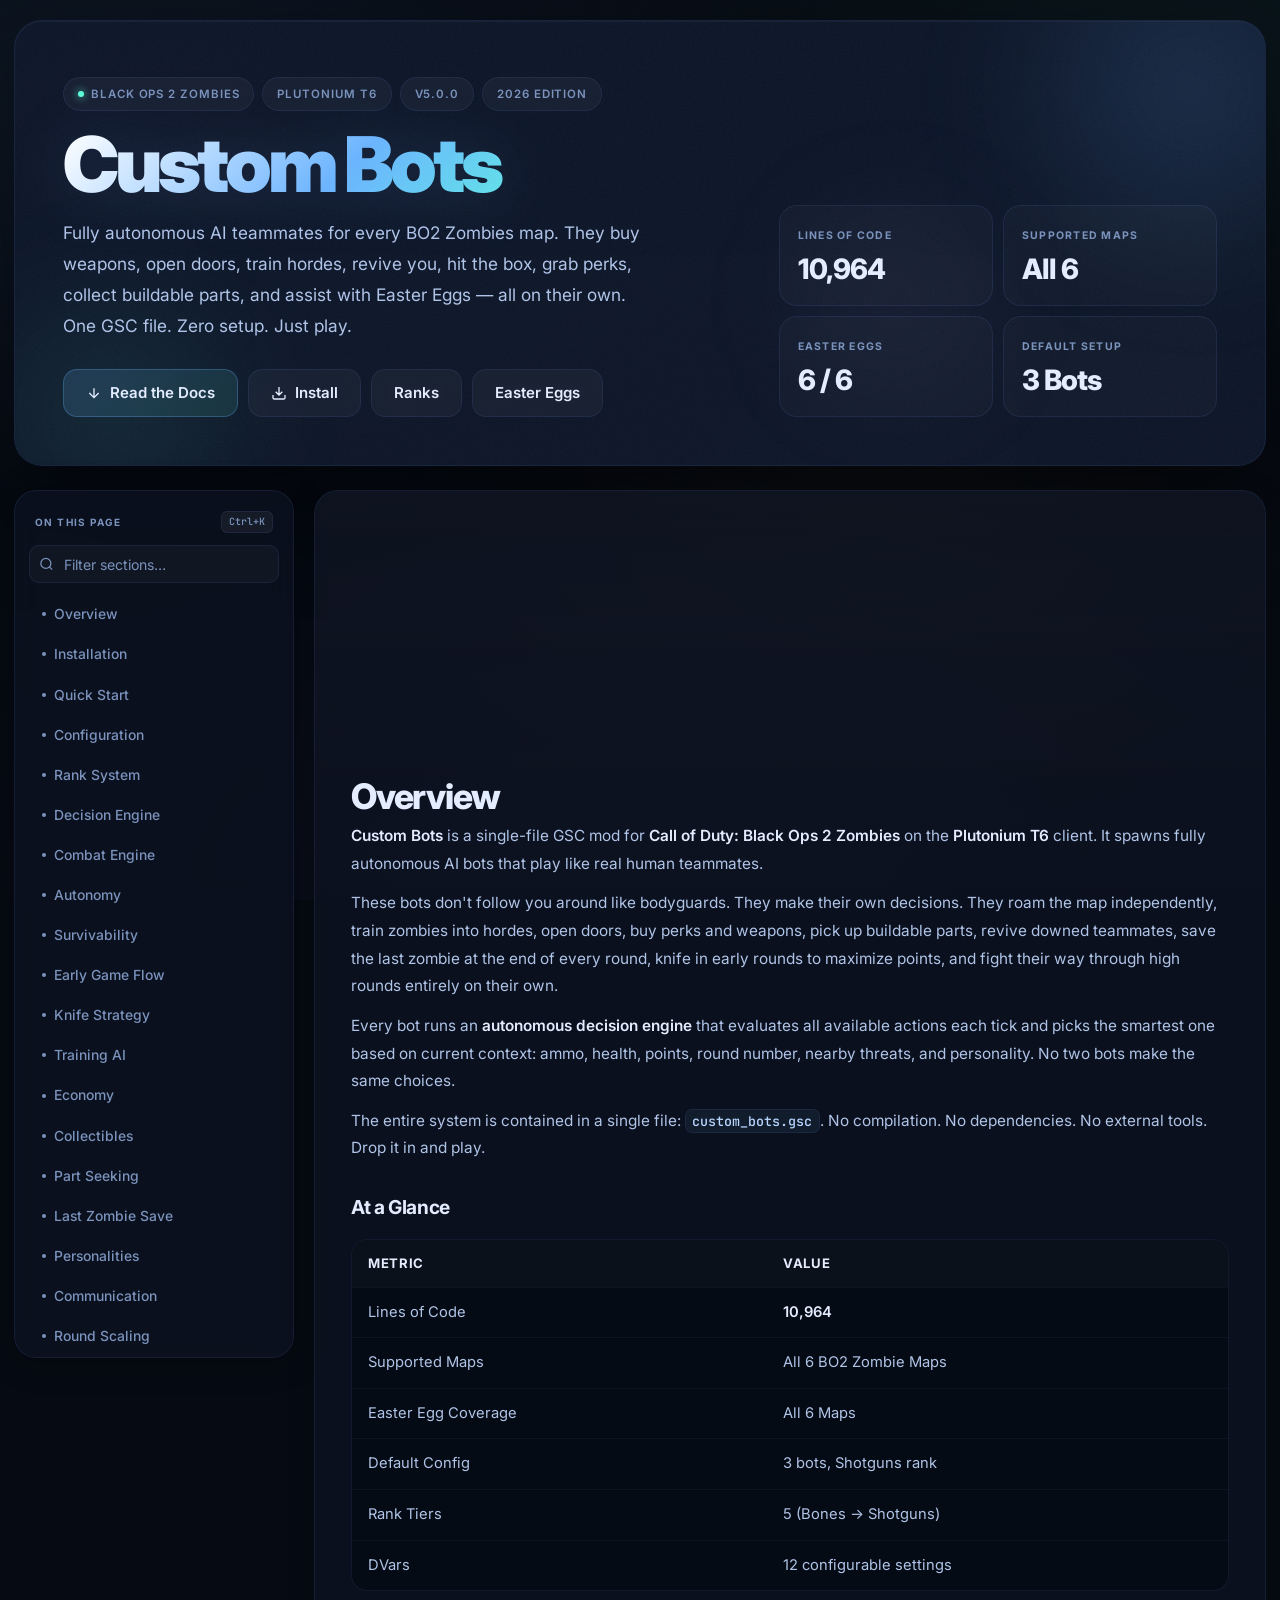
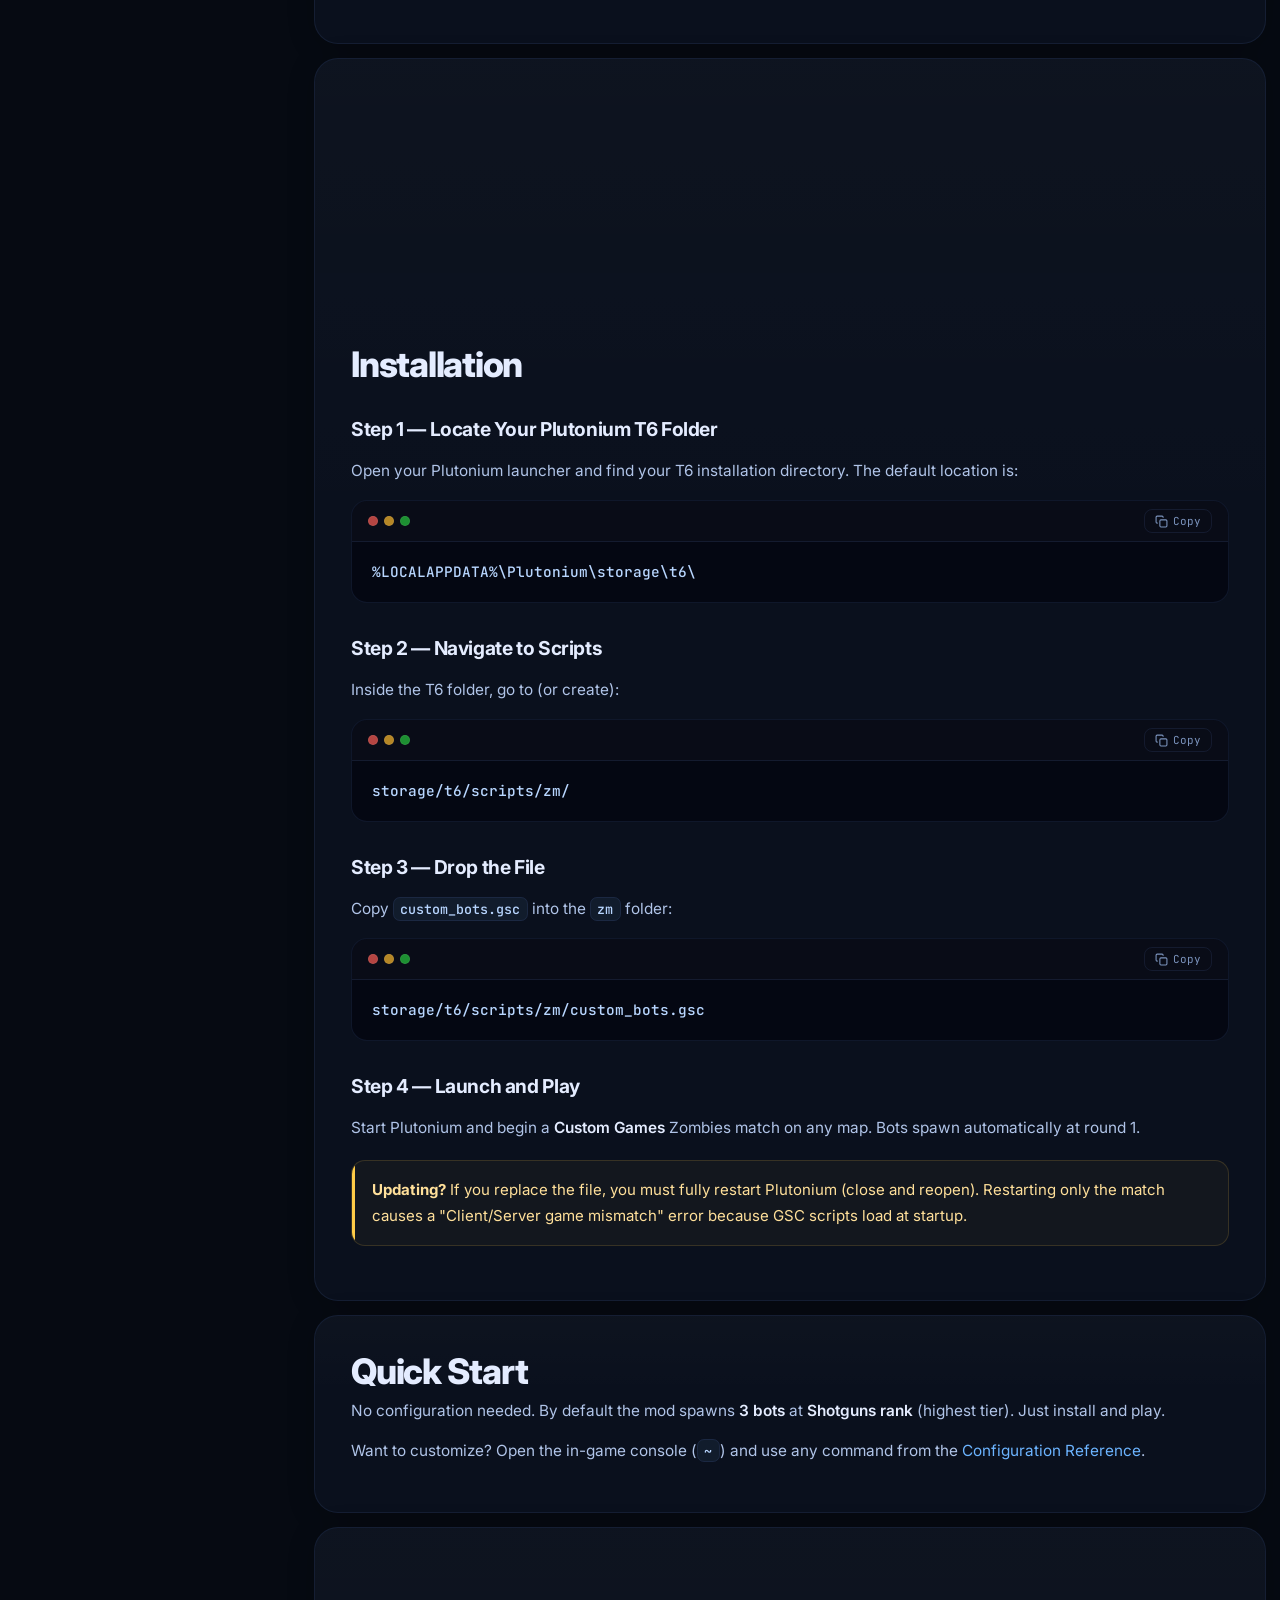
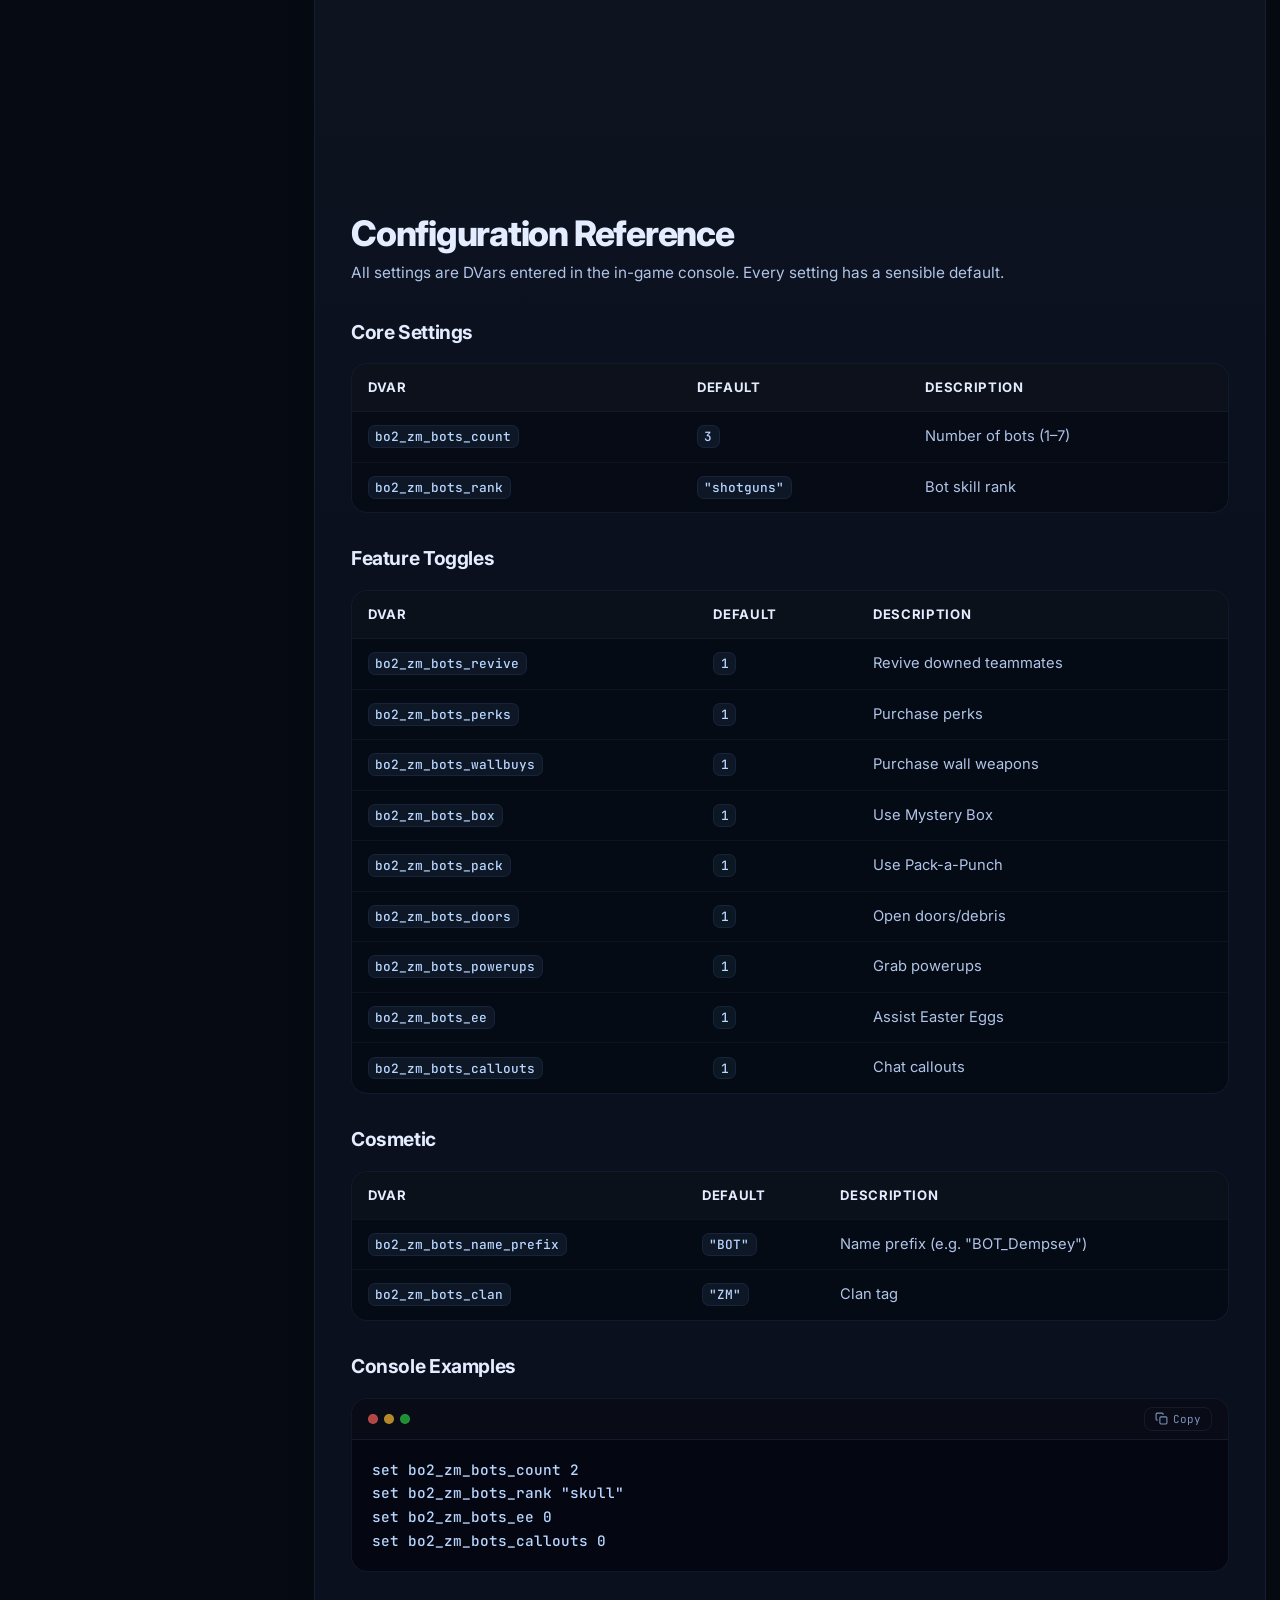
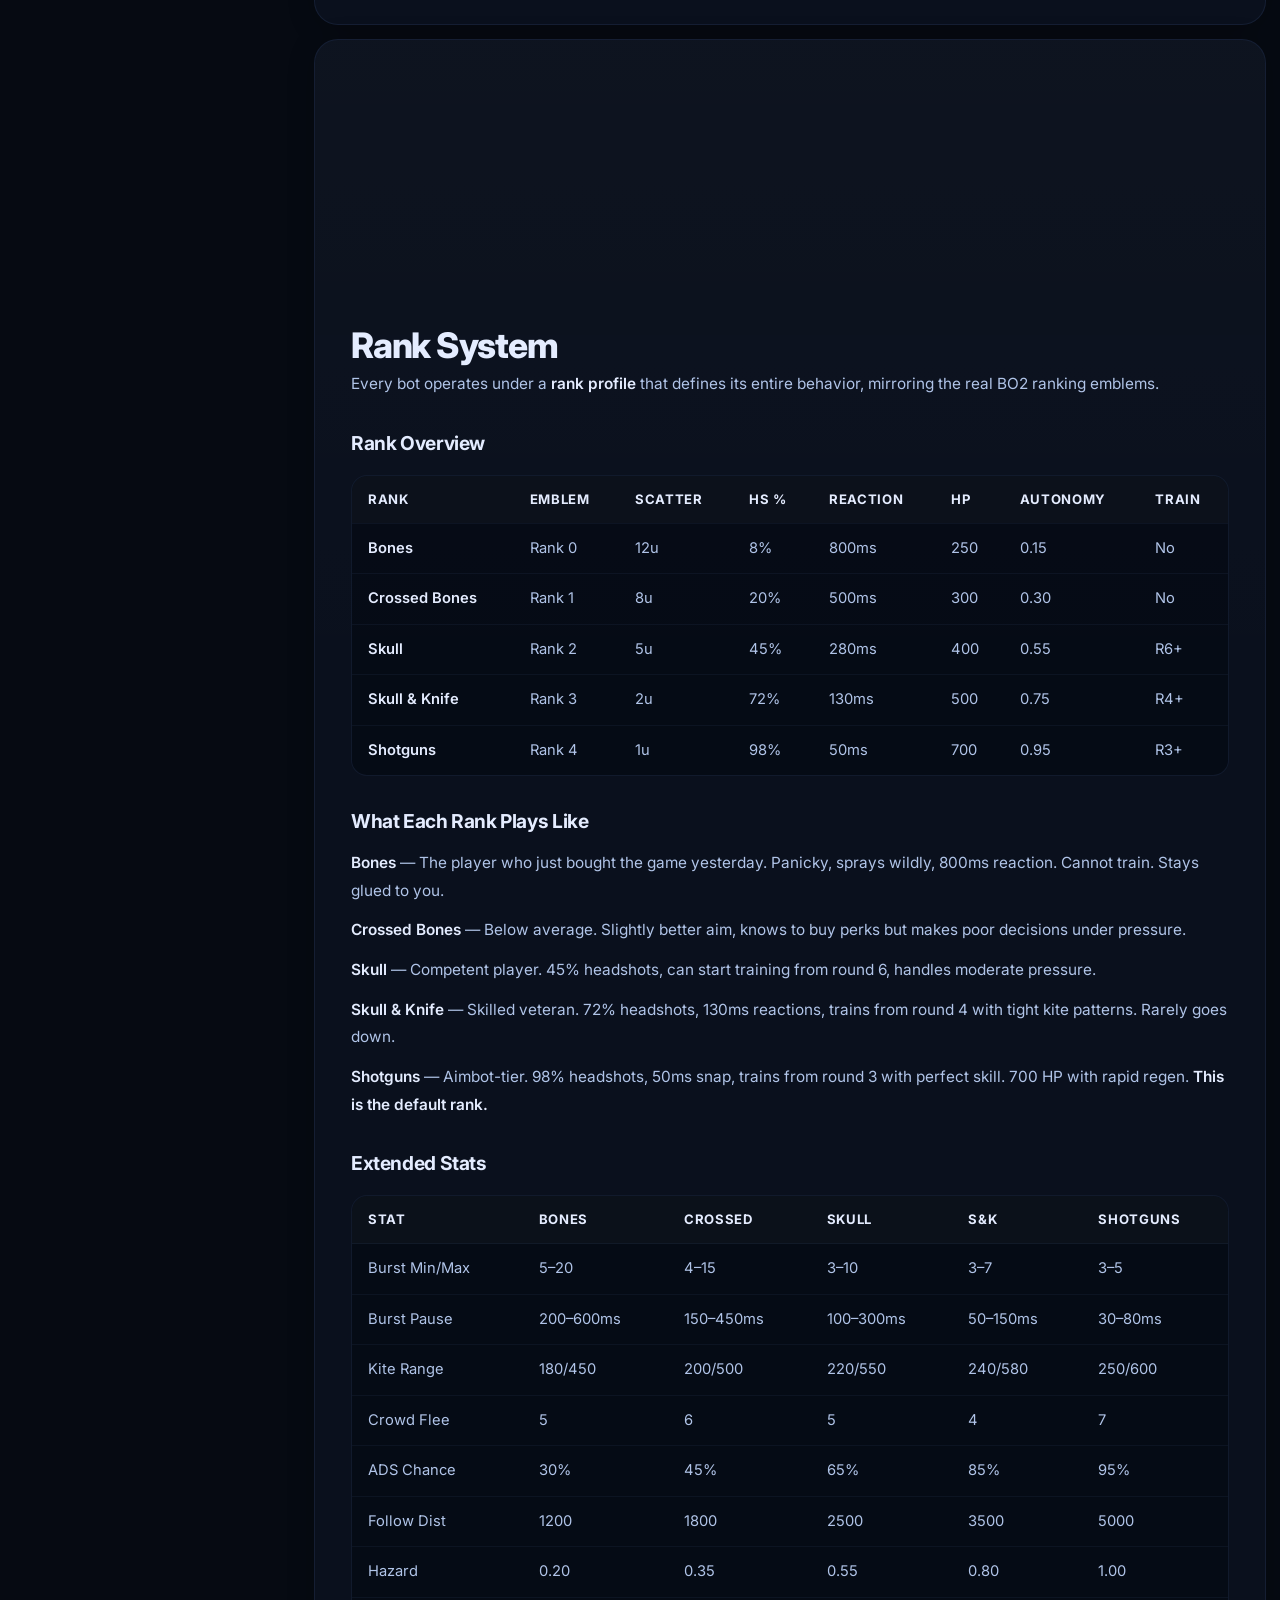
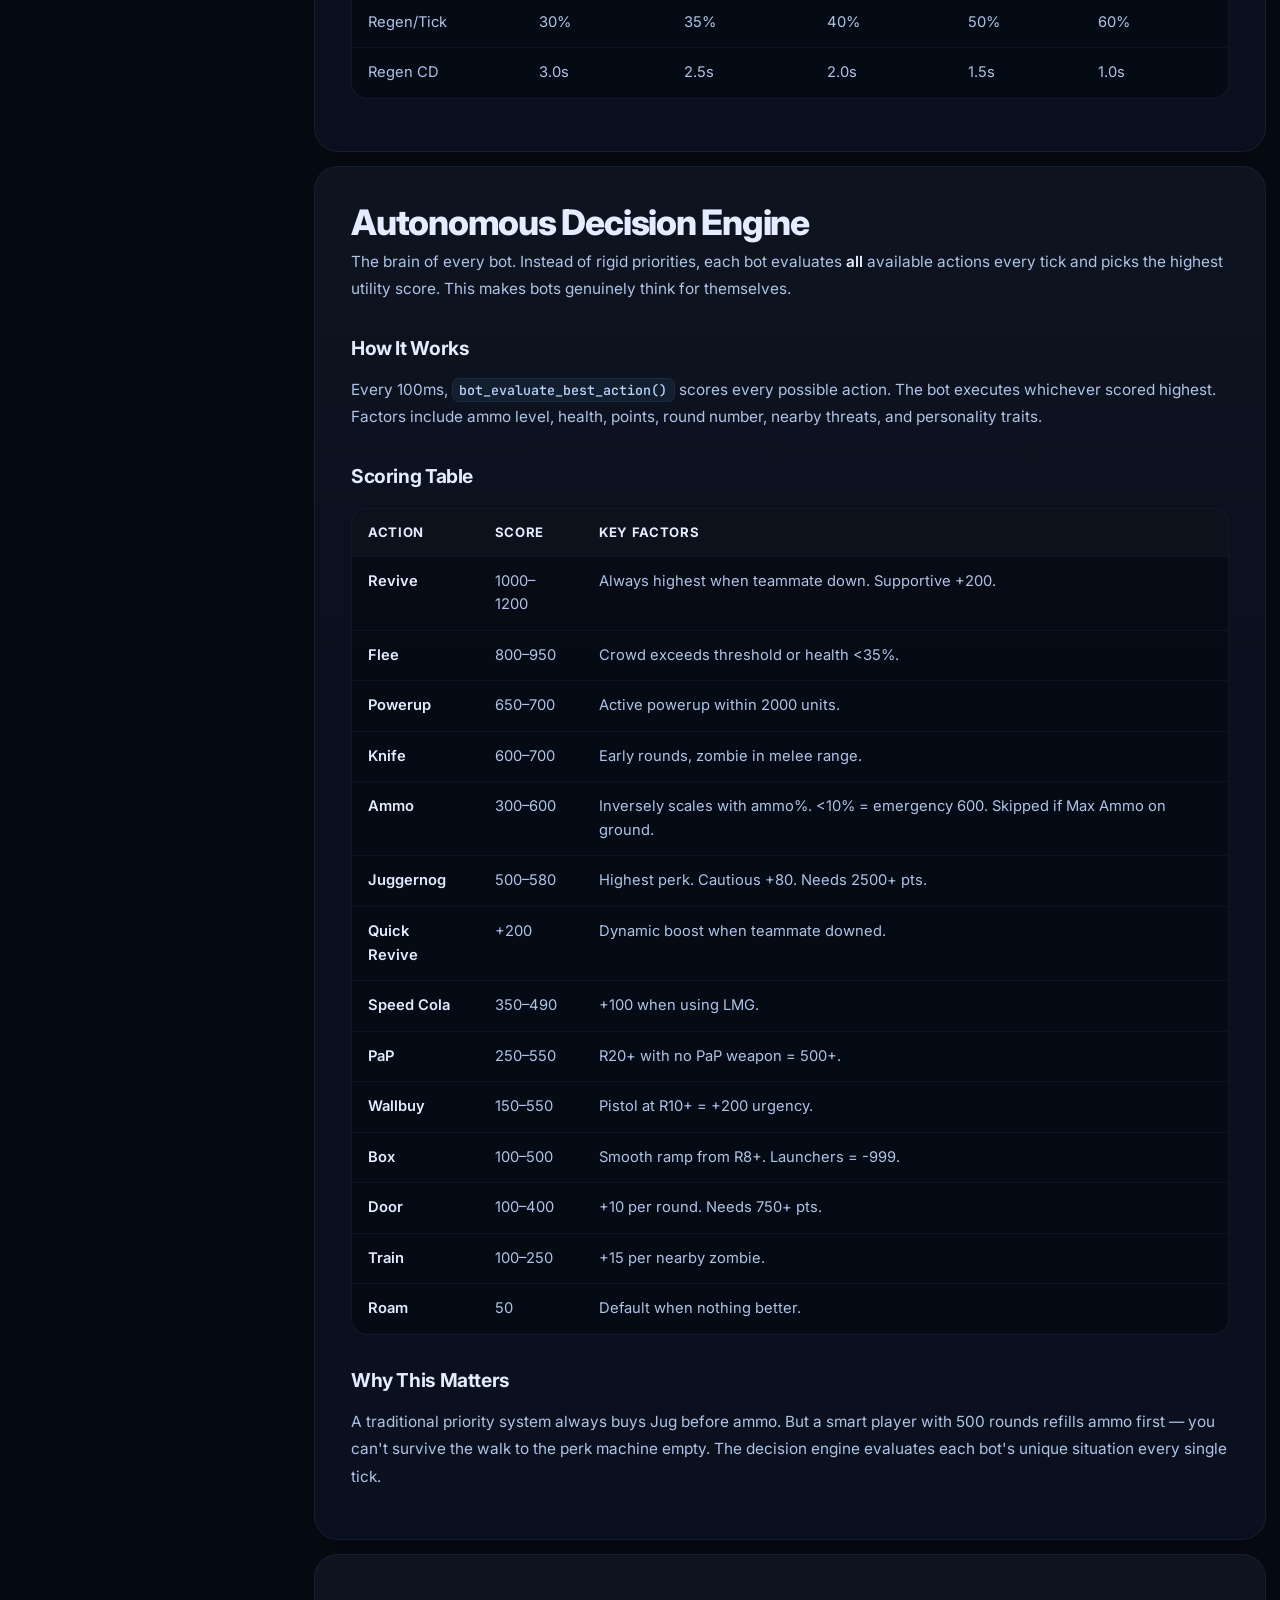
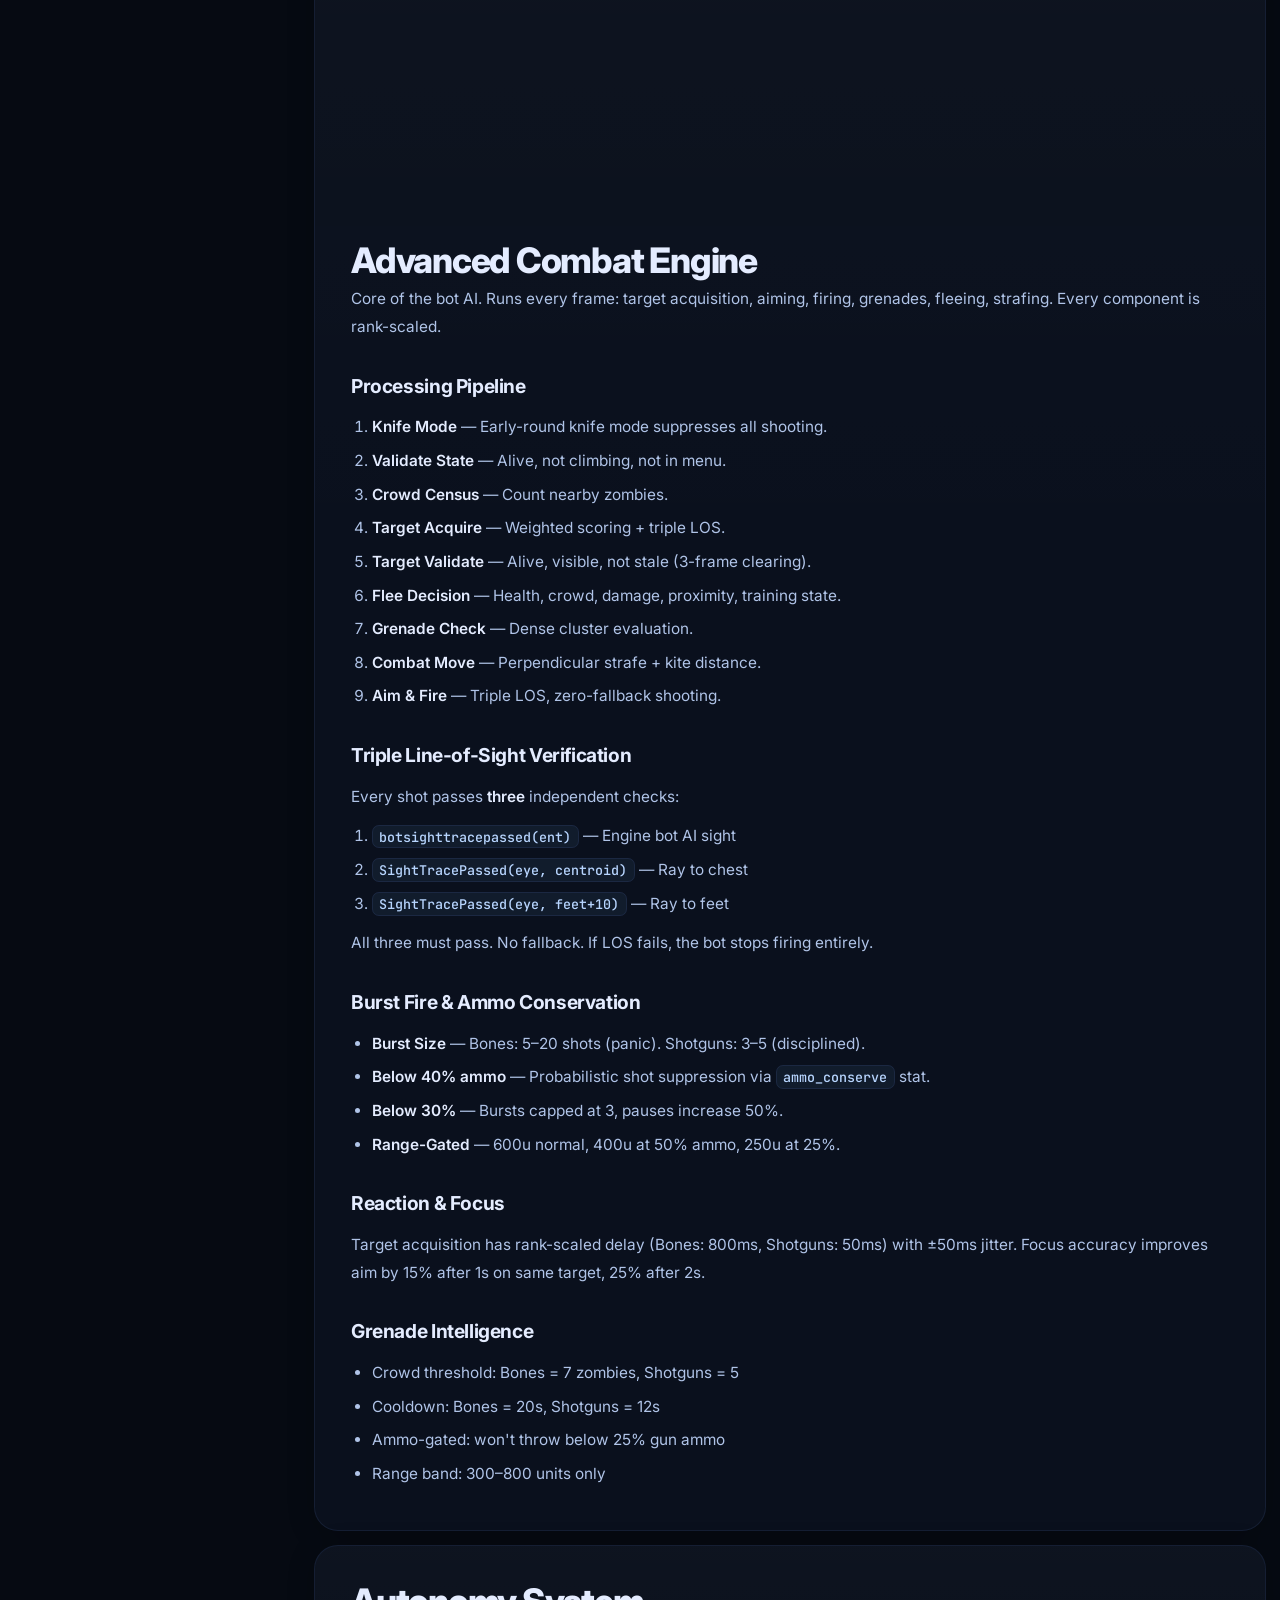
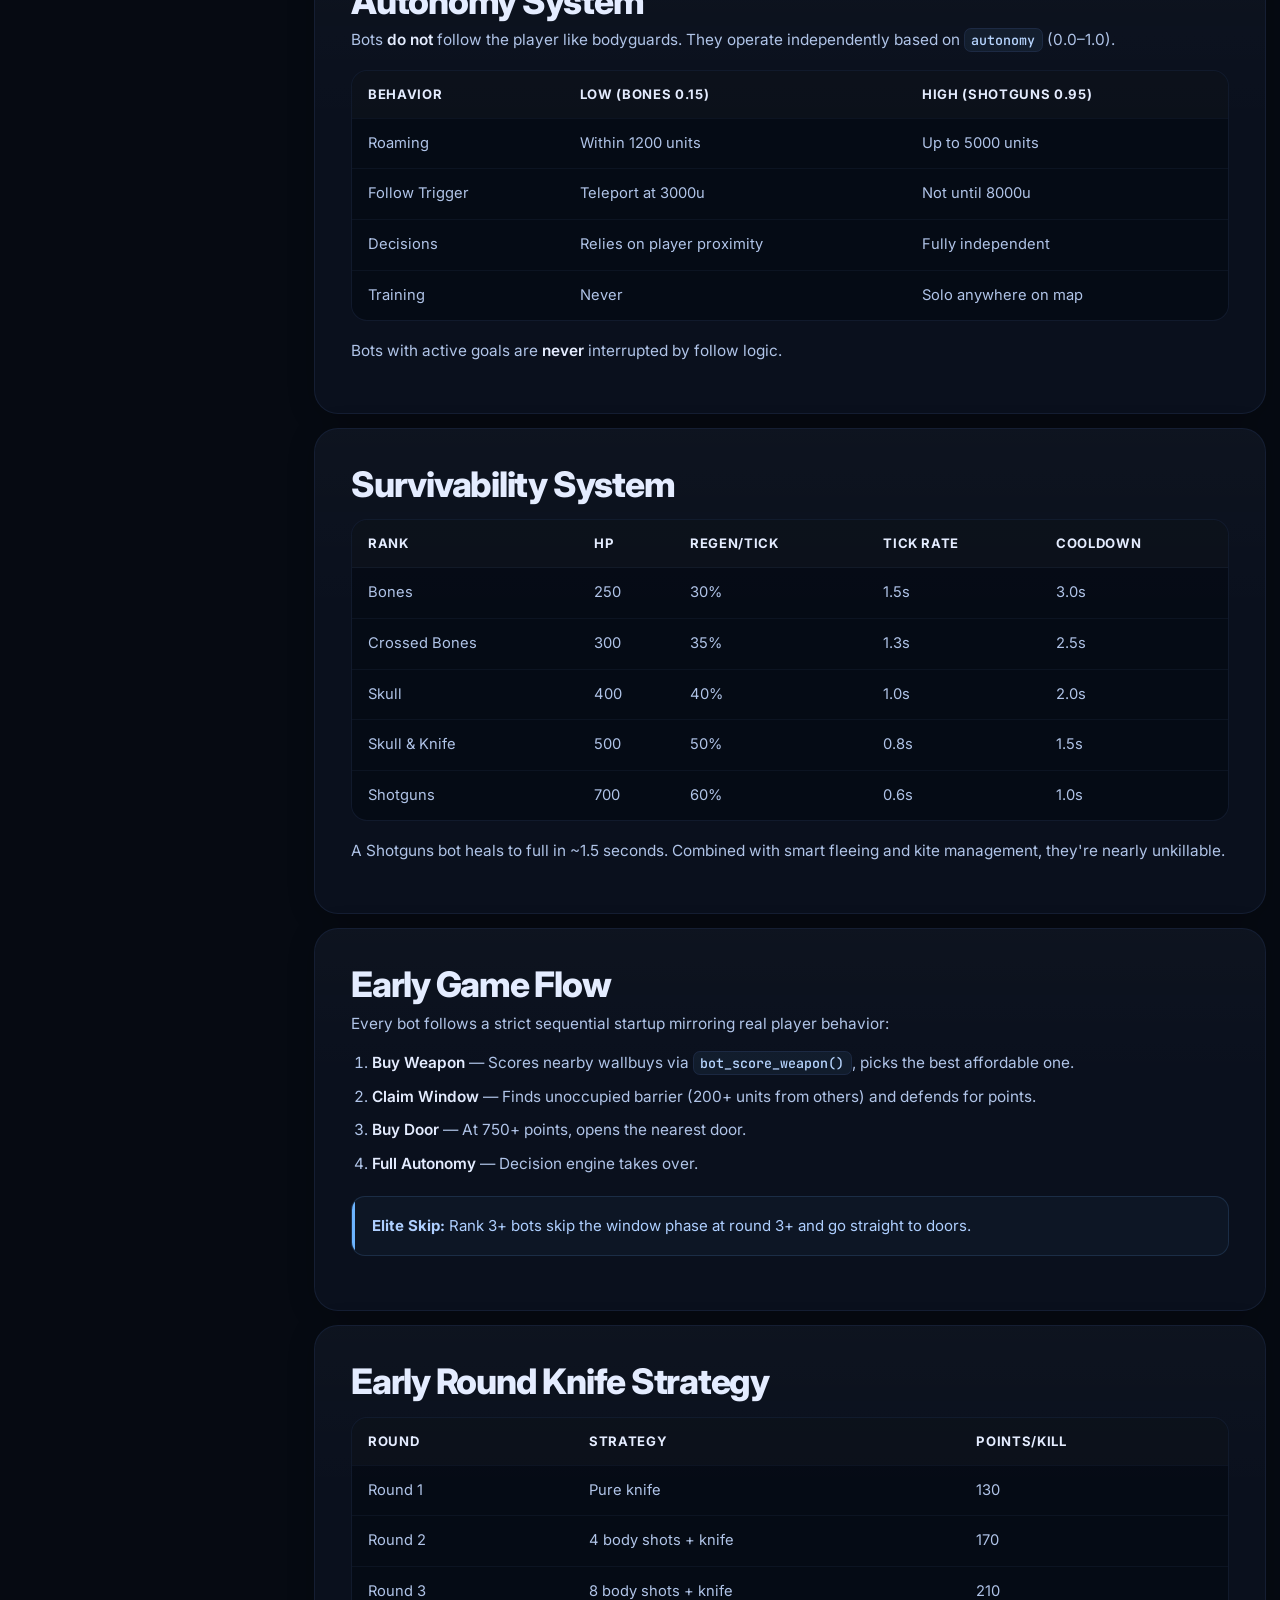
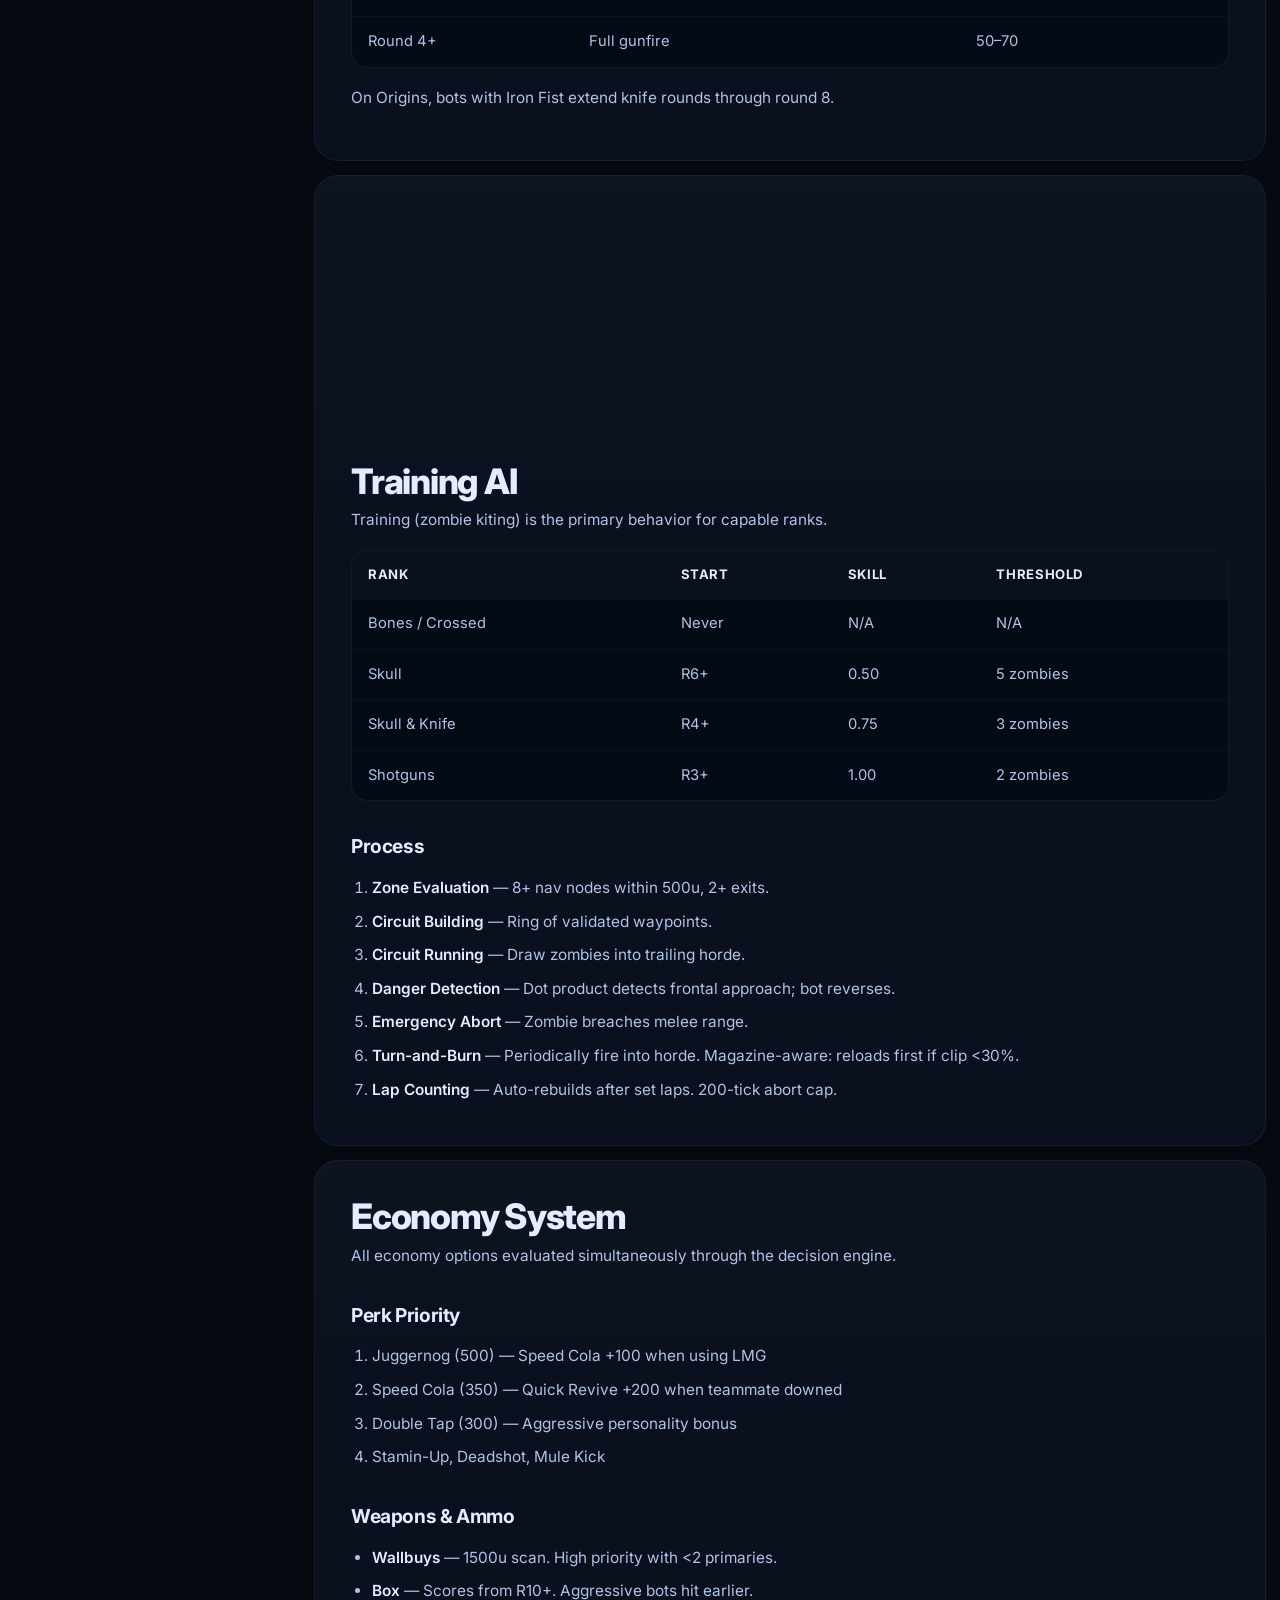
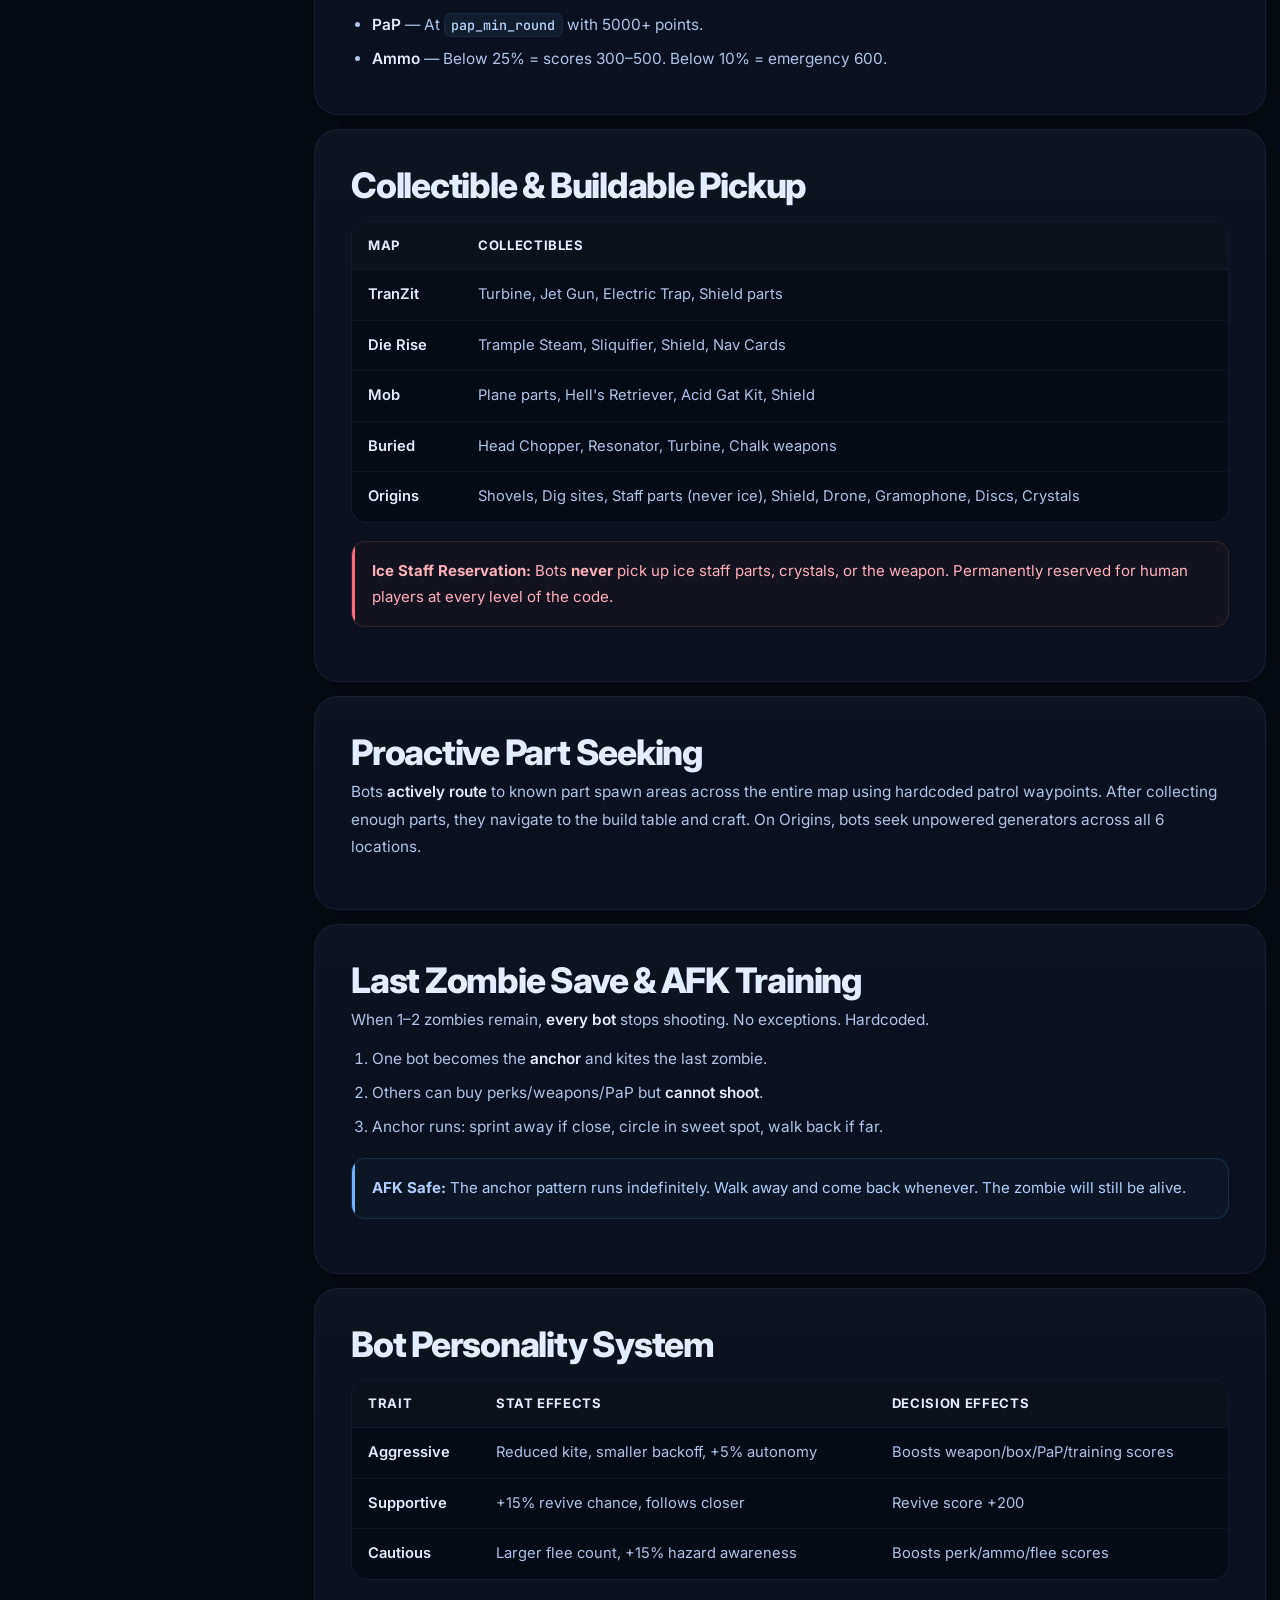
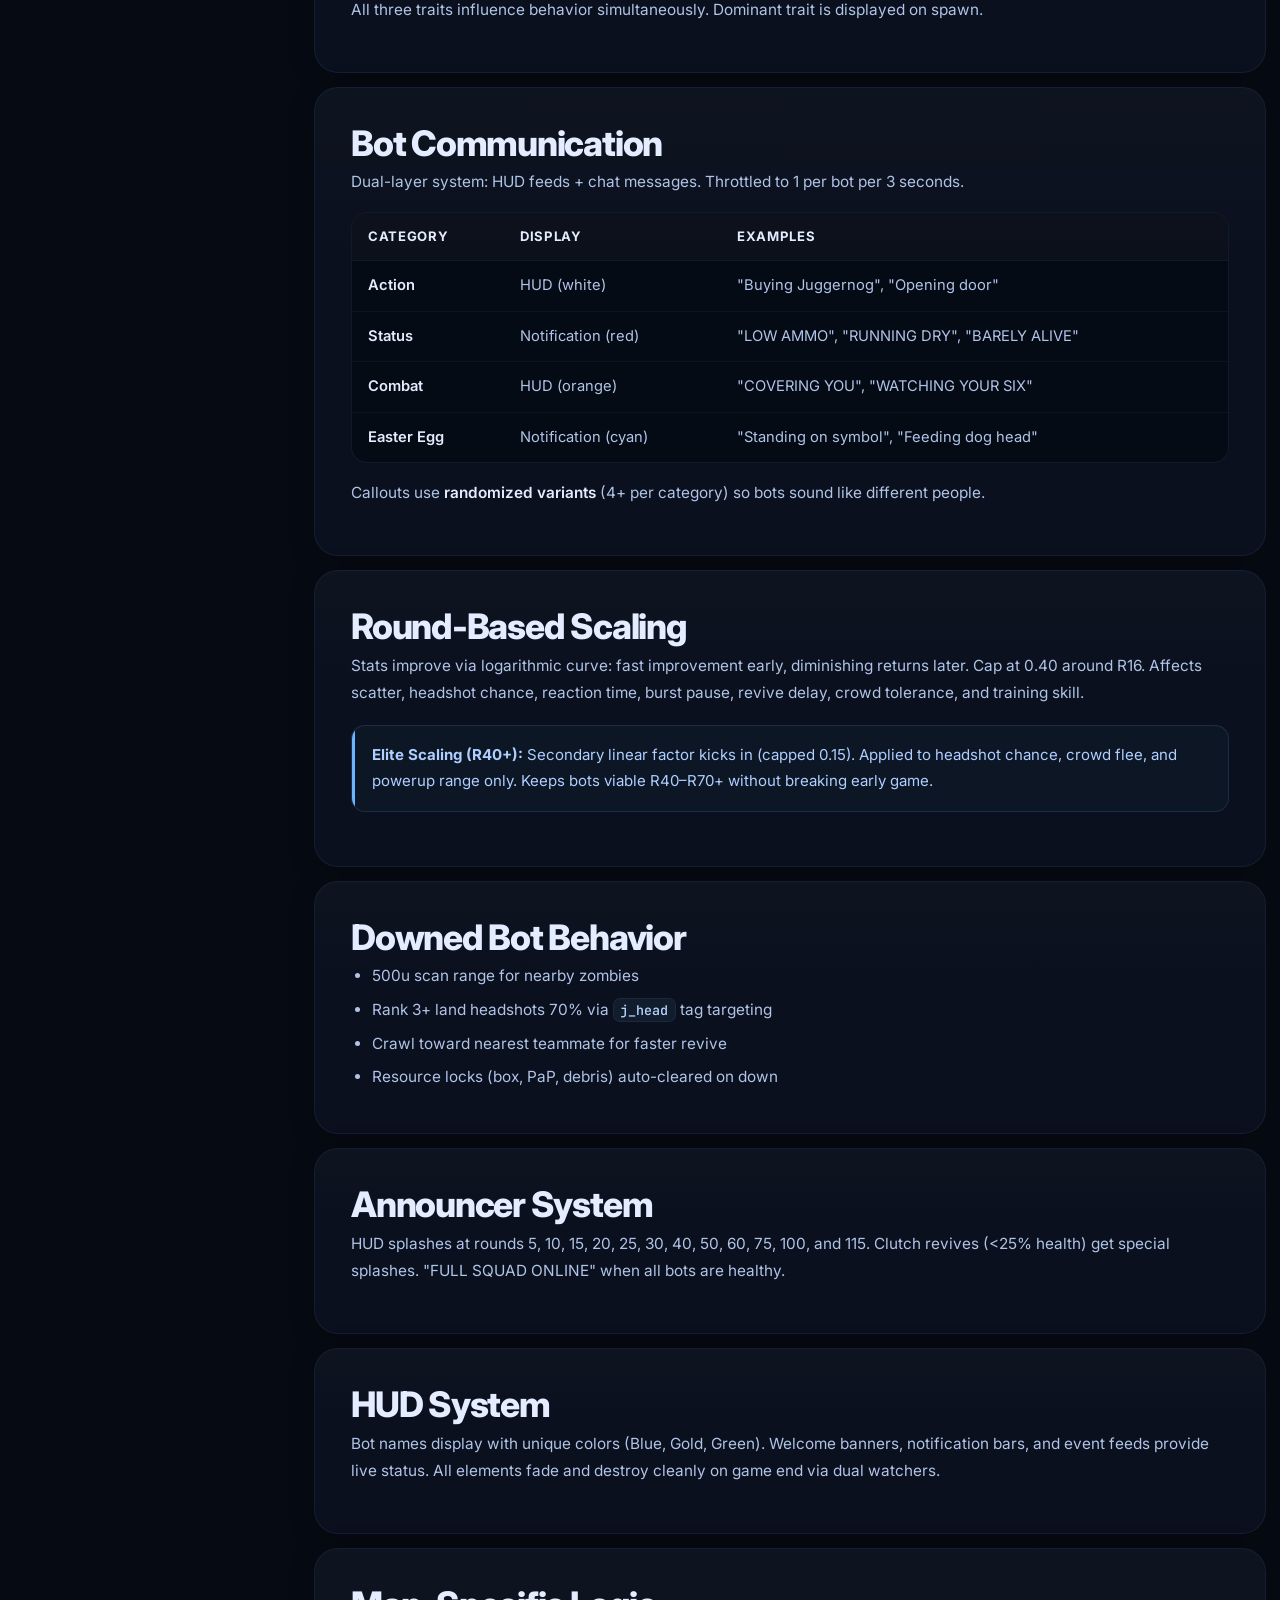
==== index.html @ b41de4c5 "Update index.html" ====
<!DOCTYPE html>
<html lang="en">
<head>
<meta charset="utf-8"/>
<meta name="viewport" content="width=device-width,initial-scale=1"/>
<title>Custom Bots v5.0.0 — BO2 Zombies AI</title>
<meta name="description" content="Fully autonomous AI bots for Black Ops 2 Zombies on Plutonium T6. 10,964 lines of zombie-killing intelligence. One file. Drop it in. Play."/>
<meta name="theme-color" content="#060a12"/>
<meta property="og:title" content="Custom Bots v5.0.0 — BO2 Zombies AI"/>
<meta property="og:description" content="Fully autonomous AI bots for Black Ops 2 Zombies on Plutonium T6. 5-tier rank system, 6 maps, 6 Easter Eggs. One file install."/>
<meta property="og:type" content="website"/>
<link rel="preconnect" href="https://fonts.googleapis.com"/>
<link rel="preconnect" href="https://fonts.gstatic.com" crossorigin/>
<link href="https://fonts.googleapis.com/css2?family=Inter:opsz,wght@14..32,400;14..32,500;14..32,600;14..32,700;14..32,800;14..32,900&family=JetBrains+Mono:wght@400;500;600&display=swap" rel="stylesheet"/>
<style>
*,*::before,*::after{box-sizing:border-box;margin:0;padding:0}
:root{
  --bg:#060a12;--bg2:#0c1220;--bg3:#111a2e;
  --surface:rgba(12,18,32,0.78);--surface2:rgba(16,24,44,0.92);
  --border:rgba(120,160,255,0.10);--border2:rgba(120,160,255,0.22);--border3:rgba(120,160,255,0.38);
  --text:#e4ecff;--text2:#b0c4e8;--text3:#7b93bd;
  --accent:#6cb4ff;--accent2:#5dffd8;--accent3:#a78bfa;--gold:#ffcc47;--red:#ff6b7a;
  --glow-accent:rgba(108,180,255,0.12);--glow-green:rgba(93,255,216,0.08);--glow-purple:rgba(167,139,250,0.06);
  --font:'Inter',system-ui,-apple-system,sans-serif;
  --mono:'JetBrains Mono',ui-monospace,SFMono-Regular,monospace;
  --max:1520px;--ease:cubic-bezier(0.16,1,0.3,1);
}
html{scroll-behavior:smooth;-webkit-font-smoothing:antialiased;-moz-osx-font-smoothing:grayscale;scrollbar-color:rgba(108,180,255,0.18) transparent}
body{font-family:var(--font);color:var(--text);background:var(--bg);overflow-x:hidden;line-height:1.6}
a{color:var(--accent);text-decoration:none;transition:color .2s}
a:hover{color:#b8dcff}
:focus-visible{outline:2px solid var(--accent);outline-offset:2px;border-radius:4px}
::selection{background:rgba(108,180,255,0.25);color:#fff}

.progress-bar{position:fixed;top:0;left:0;height:3px;background:linear-gradient(90deg,var(--accent),var(--accent2),var(--accent3));z-index:999;width:0%;transition:width .1s linear;box-shadow:0 0 12px var(--accent)}

.canvas-bg{position:fixed;inset:0;z-index:0;pointer-events:none}
.canvas-bg canvas{width:100%;height:100%;opacity:0.4}
.ambient{position:fixed;inset:0;z-index:0;pointer-events:none;
  background:
    radial-gradient(ellipse 55% 45% at 10% 15%,rgba(108,180,255,0.09),transparent),
    radial-gradient(ellipse 50% 40% at 90% 10%,rgba(93,255,216,0.06),transparent),
    radial-gradient(ellipse 60% 50% at 50% 100%,rgba(167,139,250,0.05),transparent),
    radial-gradient(ellipse 40% 35% at 70% 60%,rgba(255,204,71,0.03),transparent);
}

.shell{position:relative;z-index:1;width:min(calc(100% - 28px),var(--max));margin:0 auto;padding:20px 0 100px}

/* ═══ HERO ═══ */
.hero{position:relative;overflow:hidden;border-radius:28px;border:1px solid var(--border);background:var(--surface2);padding:56px 48px 48px;margin-bottom:24px;box-shadow:0 32px 100px rgba(0,0,0,0.5),inset 0 1px 0 rgba(255,255,255,0.04)}
.hero::before{content:"";position:absolute;inset:-2px;border-radius:30px;background:linear-gradient(135deg,rgba(108,180,255,0.15),transparent 40%,transparent 60%,rgba(93,255,216,0.10));z-index:-1;opacity:0;transition:opacity .5s;pointer-events:none}
.hero:hover::before{opacity:1}
.hero-noise{position:absolute;inset:0;border-radius:28px;opacity:0.03;background-image:url("data:image/svg+xml,%3Csvg viewBox='0 0 256 256' xmlns='http://www.w3.org/2000/svg'%3E%3Cfilter id='n'%3E%3CfeTurbulence type='fractalNoise' baseFrequency='0.9' numOctaves='4' stitchTiles='stitch'/%3E%3C/filter%3E%3Crect width='100%25' height='100%25' filter='url(%23n)'/%3E%3C/svg%3E");pointer-events:none}
.hero-orb{position:absolute;border-radius:50%;filter:blur(60px);pointer-events:none;animation:float 12s ease-in-out infinite alternate}
.hero-orb.a{width:400px;height:400px;right:-10%;top:-30%;background:radial-gradient(circle,rgba(108,180,255,0.18),transparent 70%)}
.hero-orb.b{width:320px;height:320px;left:-5%;bottom:-25%;background:radial-gradient(circle,rgba(93,255,216,0.12),transparent 70%);animation-delay:-4s}
.hero-orb.c{width:240px;height:240px;right:20%;bottom:10%;background:radial-gradient(circle,rgba(167,139,250,0.10),transparent 70%);animation-delay:-8s}
@keyframes float{0%{transform:translate(0,0) scale(1)}50%{transform:translate(15px,-20px) scale(1.08)}100%{transform:translate(-10px,15px) scale(0.95)}}

.hero-grid{display:grid;grid-template-columns:1.55fr 1fr;gap:36px;align-items:end;position:relative;z-index:2}
.hero-badges{display:flex;flex-wrap:wrap;gap:8px;margin-bottom:20px}
.badge{display:inline-flex;align-items:center;gap:7px;padding:7px 14px;border-radius:999px;background:rgba(255,255,255,0.04);border:1px solid var(--border);font-size:11.5px;font-weight:600;letter-spacing:.08em;text-transform:uppercase;color:var(--text3);backdrop-filter:blur(8px);transition:border-color .25s,background .25s}
.badge:hover{border-color:var(--border2);background:rgba(255,255,255,0.07)}
.badge .pulse{width:6px;height:6px;border-radius:50%;background:var(--accent2);box-shadow:0 0 8px var(--accent2);animation:pulse 2.5s ease-in-out infinite}
@keyframes pulse{0%,100%{opacity:1;transform:scale(1)}50%{opacity:.5;transform:scale(0.8)}}

.hero h1{font-size:clamp(3rem,6vw,5.6rem);line-height:.88;letter-spacing:-.055em;font-weight:900;background:linear-gradient(135deg,#fff 0%,var(--accent) 50%,var(--accent2) 100%);-webkit-background-clip:text;-webkit-text-fill-color:transparent;background-clip:text;max-width:11ch;filter:drop-shadow(0 4px 30px rgba(108,180,255,0.15))}
.hero-sub{max-width:580px;color:var(--text2);font-size:clamp(1rem,1.35vw,1.1rem);line-height:1.8;margin-top:18px}
.hero-actions{display:flex;flex-wrap:wrap;gap:10px;margin-top:28px}

.btn{display:inline-flex;align-items:center;justify-content:center;gap:8px;height:48px;padding:0 22px;border-radius:14px;border:1px solid var(--border);background:rgba(255,255,255,0.04);color:var(--text);font-weight:600;font-size:.94rem;cursor:pointer;backdrop-filter:blur(8px);transition:all .22s var(--ease);position:relative;overflow:hidden}
.btn::before{content:"";position:absolute;inset:0;background:linear-gradient(135deg,rgba(255,255,255,0.06),transparent);opacity:0;transition:opacity .22s}
.btn:hover{transform:translateY(-2px);border-color:var(--border2);box-shadow:0 8px 32px rgba(0,0,0,0.3);color:var(--text)}
.btn:hover::before{opacity:1}
.btn:active{transform:translateY(0)}
.btn.primary{background:linear-gradient(135deg,rgba(108,180,255,0.16),rgba(93,255,216,0.10));border-color:rgba(108,180,255,0.28)}
.btn.primary:hover{background:linear-gradient(135deg,rgba(108,180,255,0.28),rgba(93,255,216,0.18));border-color:rgba(108,180,255,0.45);box-shadow:0 8px 40px rgba(108,180,255,0.12)}
.btn svg{width:16px;height:16px;flex-shrink:0}

.stats-grid{display:grid;grid-template-columns:repeat(2,1fr);gap:10px}
.stat{padding:22px 18px;border-radius:18px;background:rgba(255,255,255,0.025);border:1px solid var(--border);display:flex;flex-direction:column;gap:10px;transition:all .3s var(--ease);position:relative;overflow:hidden}
.stat::after{content:"";position:absolute;inset:0;background:linear-gradient(135deg,rgba(108,180,255,0.04),transparent);opacity:0;transition:opacity .3s}
.stat:hover{border-color:var(--border2);transform:translateY(-2px);box-shadow:0 8px 30px rgba(0,0,0,0.2)}
.stat:hover::after{opacity:1}
.stat-label{font-size:10.5px;text-transform:uppercase;letter-spacing:.12em;color:var(--text3);font-weight:700;position:relative;z-index:1}
.stat-val{font-size:clamp(1.3rem,2.2vw,1.8rem);font-weight:800;letter-spacing:-.035em;line-height:1;position:relative;z-index:1}
.stat-val .counter{display:inline-block}

/* ═══ LAYOUT ═══ */
.mobile-nav{display:none;margin-bottom:16px}
.mobile-nav select{width:100%;height:48px;border-radius:14px;background:var(--surface);border:1px solid var(--border);color:var(--text);padding:0 16px;font:inherit;font-size:.95rem;appearance:none;background-image:url("data:image/svg+xml,%3Csvg xmlns='http://www.w3.org/2000/svg' width='16' height='16' fill='%237b93bd'%3E%3Cpath d='M4 6l4 4 4-4'/%3E%3C/svg%3E");background-repeat:no-repeat;background-position:right 14px center}

.layout{display:grid;grid-template-columns:280px minmax(0,1fr);gap:20px;align-items:start}
.sidebar{position:sticky;top:16px;border-radius:22px;background:var(--surface);border:1px solid var(--border);backdrop-filter:blur(16px);box-shadow:0 4px 32px rgba(0,0,0,0.25);max-height:calc(100vh - 32px);overflow-y:auto;scrollbar-width:thin;scrollbar-color:rgba(108,180,255,0.12) transparent;padding:20px 14px}
.sidebar-head{display:flex;align-items:center;justify-content:space-between;margin-bottom:12px;padding:0 6px}
.sidebar-title{font-size:10px;text-transform:uppercase;letter-spacing:.14em;color:var(--text3);font-weight:700}
.sidebar-kbd{font-size:10px;color:var(--text3);background:rgba(255,255,255,0.05);border:1px solid var(--border);border-radius:6px;padding:2px 7px;font-family:var(--mono);font-weight:500}

.search-box{margin-bottom:12px;position:relative}
.search-box input{width:100%;height:38px;border-radius:10px;border:1px solid var(--border);background:rgba(255,255,255,0.03);color:var(--text);padding:0 12px 0 34px;font:inherit;font-size:.88rem;transition:border-color .2s,background .2s;outline:none}
.search-box input:focus{border-color:var(--border2);background:rgba(255,255,255,0.05)}
.search-box input::placeholder{color:var(--text3)}
.search-box svg{position:absolute;left:10px;top:50%;transform:translateY(-50%);width:15px;height:15px;color:var(--text3);pointer-events:none}

.toc{display:flex;flex-direction:column;gap:2px}
.toc-link{display:flex;align-items:center;gap:8px;padding:9px 12px;border-radius:10px;color:var(--text3);font-size:.87rem;font-weight:500;border:1px solid transparent;transition:all .18s;line-height:1.3;position:relative}
.toc-link:hover{color:var(--text2);background:rgba(255,255,255,0.03)}
.toc-link.active{color:var(--text);background:rgba(108,180,255,0.07);border-color:rgba(108,180,255,0.15)}
.toc-link.active::before{content:"";position:absolute;left:-14px;top:50%;transform:translateY(-50%);width:3px;height:18px;border-radius:2px;background:var(--accent)}
.toc-link .toc-dot{width:4px;height:4px;border-radius:50%;background:var(--text3);flex-shrink:0;transition:background .2s}
.toc-link.active .toc-dot{background:var(--accent);box-shadow:0 0 6px var(--accent)}

.main{min-width:0}
.stack{display:flex;flex-direction:column;gap:14px}

/* ═══ SECTIONS ═══ */
.card{border-radius:24px;background:var(--surface);border:1px solid var(--border);padding:36px;box-shadow:0 4px 28px rgba(0,0,0,0.2);position:relative;overflow:hidden;transition:border-color .35s,box-shadow .35s}
.card::before{content:"";position:absolute;inset:0;background:linear-gradient(180deg,rgba(255,255,255,0.015),transparent 40%);pointer-events:none}
.card:hover{border-color:var(--border2);box-shadow:0 8px 40px rgba(0,0,0,0.28)}
.card-glow{position:absolute;width:250px;height:250px;border-radius:50%;filter:blur(80px);opacity:0;transition:opacity .5s;pointer-events:none;z-index:0}
.card:hover .card-glow{opacity:1}
.card>*{position:relative;z-index:1}

.card h2{font-size:clamp(1.55rem,2.8vw,2.2rem);font-weight:800;letter-spacing:-.035em;margin-bottom:6px;line-height:1.1}
.card h3{margin-top:30px;margin-bottom:12px;font-size:clamp(1.05rem,1.5vw,1.25rem);font-weight:700;letter-spacing:-.02em;color:var(--text)}
.card h4{margin-top:22px;margin-bottom:10px;font-size:1rem;font-weight:600;color:#c8d8f5}
.card p,.card li{color:var(--text2);font-size:.96rem;line-height:1.8}
.card p{margin:12px 0}
.card p:first-of-type{margin-top:0}
.card strong{color:var(--text);font-weight:600}
.card em{color:#c0d2f0}
.card ul,.card ol{padding-left:1.3rem}
.card li{margin-bottom:6px}

.card hr{border:none;height:1px;background:var(--border);margin:28px 0}

/* ═══ TABLES ═══ */
.tw{overflow-x:auto;margin:16px 0;border-radius:16px;border:1px solid var(--border);background:rgba(3,6,14,0.5)}
table{width:100%;border-collapse:collapse;min-width:580px}
th,td{padding:13px 16px;text-align:left;border-bottom:1px solid rgba(120,160,255,0.06);vertical-align:top;font-size:.92rem}
th{background:rgba(255,255,255,0.025);color:var(--text);font-weight:700;font-size:.82rem;text-transform:uppercase;letter-spacing:.05em;white-space:nowrap}
td{color:var(--text2)}
tr:last-child td{border-bottom:0}
tr{transition:background .15s}
tr:hover td{background:rgba(108,180,255,0.02)}

code{font-family:var(--mono);background:rgba(108,180,255,0.07);border:1px solid rgba(120,160,255,0.10);border-radius:7px;padding:.12rem .4rem;color:#b8d6ff;font-size:.87em;font-weight:500}

.code-wrap{position:relative;margin:16px 0;border-radius:16px;border:1px solid var(--border);background:rgba(3,6,14,0.65);overflow:hidden}
.code-bar{display:flex;align-items:center;justify-content:space-between;padding:8px 16px;background:rgba(255,255,255,0.02);border-bottom:1px solid var(--border)}
.code-dots{display:flex;gap:6px}
.code-dots span{width:10px;height:10px;border-radius:50%;background:rgba(255,255,255,0.08);border:1px solid rgba(255,255,255,0.06)}
.code-dots span:nth-child(1){background:rgba(255,95,86,0.7)}
.code-dots span:nth-child(2){background:rgba(255,189,46,0.7)}
.code-dots span:nth-child(3){background:rgba(39,201,63,0.7)}
.copy-btn{background:none;border:1px solid var(--border);border-radius:8px;color:var(--text3);font-size:11px;font-family:var(--mono);padding:4px 10px;cursor:pointer;transition:all .2s;display:flex;align-items:center;gap:5px}
.copy-btn:hover{border-color:var(--border2);color:var(--text);background:rgba(255,255,255,0.04)}
.copy-btn.copied{color:var(--accent2);border-color:rgba(93,255,216,0.3)}
.copy-btn svg{width:13px;height:13px}
pre.cb{margin:0;padding:18px 20px;overflow-x:auto;scrollbar-width:thin;scrollbar-color:rgba(108,180,255,0.1) transparent}
pre.cb code{background:none;border:0;padding:0;display:block;white-space:pre;color:#b8d6ff;font-size:.9rem;line-height:1.65}

.callout{margin:18px 0;padding:16px 20px;border-radius:14px;border:1px solid;font-size:.94rem;line-height:1.75;position:relative;overflow:hidden}
.callout::before{content:"";position:absolute;left:0;top:0;bottom:0;width:3px;border-radius:2px}
.callout.info{background:rgba(108,180,255,0.04);border-color:rgba(108,180,255,0.15);color:#aecfff}
.callout.info::before{background:var(--accent)}
.callout.warn{background:rgba(255,204,71,0.04);border-color:rgba(255,204,71,0.15);color:#ffe09a}
.callout.warn::before{background:var(--gold)}
.callout.danger{background:rgba(255,107,122,0.04);border-color:rgba(255,107,122,0.15);color:#ffb0b8}
.callout.danger::before{background:var(--red)}
.callout strong{color:inherit;font-weight:700}

/* ═══ FOOTER ═══ */
.footer{margin-top:24px;text-align:center;padding:40px 28px;border-radius:24px;background:var(--surface);border:1px solid var(--border);position:relative;overflow:hidden}
.footer::before{content:"";position:absolute;inset:0;background:radial-gradient(ellipse at 50% 0%,rgba(108,180,255,0.06),transparent 60%);pointer-events:none}
.footer-title{font-size:1.2rem;font-weight:800;letter-spacing:-.02em;background:linear-gradient(135deg,var(--text),var(--accent));-webkit-background-clip:text;-webkit-text-fill-color:transparent;background-clip:text;margin-bottom:6px;position:relative;z-index:1}
.footer-sub{font-size:.9rem;color:var(--text3);position:relative;z-index:1}
.footer-line{display:flex;align-items:center;justify-content:center;gap:16px;margin-top:6px;position:relative;z-index:1}
.footer-line .sep{width:4px;height:4px;border-radius:50%;background:var(--text3);opacity:.5}

/* ═══ BACK TO TOP ═══ */
.btt{position:fixed;right:20px;bottom:20px;width:50px;height:50px;border-radius:15px;border:1px solid var(--border);background:rgba(6,10,18,0.92);color:var(--text);display:flex;align-items:center;justify-content:center;font-size:1.1rem;backdrop-filter:blur(16px);box-shadow:0 4px 24px rgba(0,0,0,0.3);opacity:0;transform:translateY(12px);pointer-events:none;transition:all .3s var(--ease);z-index:50;cursor:pointer;text-decoration:none}
.btt.show{opacity:1;transform:translateY(0);pointer-events:auto}
.btt:hover{border-color:var(--border2);background:rgba(108,180,255,0.08);color:var(--text)}

/* ═══ ANIMATIONS ═══ */
.reveal{opacity:0;transform:translateY(20px);transition:opacity .55s var(--ease),transform .55s var(--ease)}
.reveal.vis{opacity:1;transform:translateY(0)}
.reveal.d1{transition-delay:.06s}
.reveal.d2{transition-delay:.12s}
.reveal.d3{transition-delay:.18s}

/* ═══ CMD PALETTE ═══ */
.cmd-overlay{position:fixed;inset:0;background:rgba(3,5,10,0.7);backdrop-filter:blur(8px);z-index:200;opacity:0;pointer-events:none;transition:opacity .2s;display:flex;align-items:flex-start;justify-content:center;padding-top:min(20vh,180px)}
.cmd-overlay.open{opacity:1;pointer-events:auto}
.cmd-box{width:min(560px,90vw);background:var(--surface2);border:1px solid var(--border2);border-radius:20px;box-shadow:0 32px 100px rgba(0,0,0,0.6);overflow:hidden;transform:scale(0.96) translateY(-8px);transition:transform .25s var(--ease);max-height:60vh;display:flex;flex-direction:column}
.cmd-overlay.open .cmd-box{transform:scale(1) translateY(0)}
.cmd-input{width:100%;height:54px;background:transparent;border:none;border-bottom:1px solid var(--border);color:var(--text);font:inherit;font-size:1rem;padding:0 20px;outline:none}
.cmd-input::placeholder{color:var(--text3)}
.cmd-results{overflow-y:auto;max-height:calc(60vh - 54px);padding:8px}
.cmd-item{display:block;padding:12px 16px;border-radius:12px;color:var(--text2);font-size:.93rem;cursor:pointer;transition:background .12s,color .12s;text-decoration:none}
.cmd-item:hover,.cmd-item.sel{background:rgba(108,180,255,0.08);color:var(--text)}
.cmd-item .cmd-hint{float:right;font-size:.8rem;color:var(--text3)}

/* ═══ RESPONSIVE ═══ */
@media(max-width:1180px){
  .layout{grid-template-columns:1fr}
  .sidebar{display:none}
  .mobile-nav{display:block}
}
@media(max-width:860px){
  .hero{padding:32px 24px;border-radius:22px}
  .hero-grid{grid-template-columns:1fr}
  .stats-grid{grid-template-columns:repeat(2,1fr)}
  .card{padding:24px;border-radius:20px}
}
@media(max-width:560px){
  .shell{width:min(calc(100% - 12px),var(--max));padding-top:10px}
  .stats-grid{grid-template-columns:1fr}
  .btn{width:100%}
  table{min-width:480px}
  .hero h1{font-size:2.6rem}
  .card{padding:20px}
}
@media print{
  .progress-bar,.sidebar,.btt,.mobile-nav,.canvas-bg,.ambient,.cmd-overlay,.hero-orb,.hero-noise{display:none!important}
  .card,.hero{break-inside:avoid;box-shadow:none;border-color:#ddd;background:#fff;color:#111}
  .card h2,.hero h1{-webkit-text-fill-color:#111;background:none}
  body{background:#fff;color:#111}
  .card p,.card li,.card td{color:#333}
}
</style>
</head>
<body>

<div class="progress-bar" id="progressBar"></div>
<div class="canvas-bg"><canvas id="gridCanvas"></canvas></div>
<div class="ambient"></div>

<div class="shell">

<!-- ═════════════════════ HERO ═════════════════════ -->
<header class="hero" id="top">
  <div class="hero-noise"></div>
  <div class="hero-orb a"></div>
  <div class="hero-orb b"></div>
  <div class="hero-orb c"></div>
  <div class="hero-grid">
    <div>
      <div class="hero-badges">
        <span class="badge"><span class="pulse"></span>Black Ops 2 Zombies</span>
        <span class="badge">Plutonium T6</span>
        <span class="badge">v5.0.0</span>
        <span class="badge">2026 Edition</span>
      </div>
      <h1>Custom Bots</h1>
      <p class="hero-sub">Fully autonomous AI teammates for every BO2 Zombies map. They buy weapons, open doors, train hordes, revive you, hit the box, grab perks, collect buildable parts, and assist with Easter Eggs &mdash; all on their own. One GSC file. Zero setup. Just play.</p>
      <div class="hero-actions">
        <a class="btn primary" href="#overview"><svg viewBox="0 0 24 24" fill="none" stroke="currentColor" stroke-width="2"><path d="M12 5v14M5 12l7 7 7-7"/></svg>Read the Docs</a>
        <a class="btn" href="#installation"><svg viewBox="0 0 24 24" fill="none" stroke="currentColor" stroke-width="2"><path d="M21 15v4a2 2 0 01-2 2H5a2 2 0 01-2-2v-4M7 10l5 5 5-5M12 15V3"/></svg>Install</a>
        <a class="btn" href="#rank-system">Ranks</a>
        <a class="btn" href="#easter-egg-support">Easter Eggs</a>
      </div>
    </div>
    <div class="stats-grid">
      <div class="stat"><div class="stat-label">Lines of Code</div><div class="stat-val"><span class="counter" data-target="10964">0</span></div></div>
      <div class="stat"><div class="stat-label">Supported Maps</div><div class="stat-val">All 6</div></div>
      <div class="stat"><div class="stat-label">Easter Eggs</div><div class="stat-val"><span class="counter" data-target="6">0</span> / 6</div></div>
      <div class="stat"><div class="stat-label">Default Setup</div><div class="stat-val">3 Bots</div></div>
    </div>
  </div>
</header>

<!-- ═════════════════ MOBILE NAV ═════════════════ -->
<div class="mobile-nav">
<select aria-label="Jump to section" id="mobileSelect">
<option value="">Jump to section&hellip;</option>
<option value="#overview">Overview</option>
<option value="#installation">Installation</option>
<option value="#quick-start">Quick Start</option>
<option value="#configuration-reference">Configuration</option>
<option value="#rank-system">Rank System</option>
<option value="#autonomous-decision-engine">Decision Engine</option>
<option value="#advanced-combat-engine">Combat Engine</option>
<option value="#autonomy-system">Autonomy</option>
<option value="#survivability-system">Survivability</option>
<option value="#early-game-flow">Early Game Flow</option>
<option value="#early-round-knife-strategy">Knife Strategy</option>
<option value="#training-ai">Training AI</option>
<option value="#economy-system">Economy</option>
<option value="#collectibles">Collectibles</option>
<option value="#proactive-seeking">Part Seeking</option>
<option value="#last-zombie-save">Last Zombie Save</option>
<option value="#bot-personality-system">Personalities</option>
<option value="#bot-communication-system">Communication</option>
<option value="#round-based-scaling">Round Scaling</option>
<option value="#downed-bot-behavior">Downed Behavior</option>
<option value="#announcer-system">Announcer</option>
<option value="#hud-system">HUD System</option>
<option value="#map-specific-logic">Map Logic</option>
<option value="#map-weapon-preferences">Map Weapons</option>
<option value="#easter-egg-support">Easter Eggs</option>
<option value="#hazard-detection">Hazards</option>
<option value="#safety-and-stability">Safety</option>
<option value="#file-architecture">Architecture</option>
<option value="#faq">FAQ</option>
<option value="#addon-guide">Addon Guide</option>
<option value="#credits">Credits</option>
</select>
</div>

<!-- ═════════════════ LAYOUT ═════════════════ -->
<div class="layout">

<aside class="sidebar" aria-label="Navigation">
  <div class="sidebar-head">
    <span class="sidebar-title">On This Page</span>
    <span class="sidebar-kbd" title="Press Ctrl+K or / to search">Ctrl+K</span>
  </div>
  <div class="search-box">
    <svg viewBox="0 0 24 24" fill="none" stroke="currentColor" stroke-width="2"><circle cx="11" cy="11" r="8"/><path d="m21 21-4.35-4.35"/></svg>
    <input type="text" id="sidebarSearch" placeholder="Filter sections&hellip;"/>
  </div>
  <nav class="toc" id="toc">
    <a class="toc-link" href="#overview"><span class="toc-dot"></span>Overview</a>
    <a class="toc-link" href="#installation"><span class="toc-dot"></span>Installation</a>
    <a class="toc-link" href="#quick-start"><span class="toc-dot"></span>Quick Start</a>
    <a class="toc-link" href="#configuration-reference"><span class="toc-dot"></span>Configuration</a>
    <a class="toc-link" href="#rank-system"><span class="toc-dot"></span>Rank System</a>
    <a class="toc-link" href="#autonomous-decision-engine"><span class="toc-dot"></span>Decision Engine</a>
    <a class="toc-link" href="#advanced-combat-engine"><span class="toc-dot"></span>Combat Engine</a>
    <a class="toc-link" href="#autonomy-system"><span class="toc-dot"></span>Autonomy</a>
    <a class="toc-link" href="#survivability-system"><span class="toc-dot"></span>Survivability</a>
    <a class="toc-link" href="#early-game-flow"><span class="toc-dot"></span>Early Game Flow</a>
    <a class="toc-link" href="#early-round-knife-strategy"><span class="toc-dot"></span>Knife Strategy</a>
    <a class="toc-link" href="#training-ai"><span class="toc-dot"></span>Training AI</a>
    <a class="toc-link" href="#economy-system"><span class="toc-dot"></span>Economy</a>
    <a class="toc-link" href="#collectibles"><span class="toc-dot"></span>Collectibles</a>
    <a class="toc-link" href="#proactive-seeking"><span class="toc-dot"></span>Part Seeking</a>
    <a class="toc-link" href="#last-zombie-save"><span class="toc-dot"></span>Last Zombie Save</a>
    <a class="toc-link" href="#bot-personality-system"><span class="toc-dot"></span>Personalities</a>
    <a class="toc-link" href="#bot-communication-system"><span class="toc-dot"></span>Communication</a>
    <a class="toc-link" href="#round-based-scaling"><span class="toc-dot"></span>Round Scaling</a>
    <a class="toc-link" href="#downed-bot-behavior"><span class="toc-dot"></span>Downed Behavior</a>
    <a class="toc-link" href="#announcer-system"><span class="toc-dot"></span>Announcer</a>
    <a class="toc-link" href="#hud-system"><span class="toc-dot"></span>HUD System</a>
    <a class="toc-link" href="#map-specific-logic"><span class="toc-dot"></span>Map Logic</a>
    <a class="toc-link" href="#map-weapon-preferences"><span class="toc-dot"></span>Map Weapons</a>
    <a class="toc-link" href="#easter-egg-support"><span class="toc-dot"></span>Easter Eggs</a>
    <a class="toc-link" href="#hazard-detection"><span class="toc-dot"></span>Hazards</a>
    <a class="toc-link" href="#safety-and-stability"><span class="toc-dot"></span>Safety</a>
    <a class="toc-link" href="#file-architecture"><span class="toc-dot"></span>Architecture</a>
    <a class="toc-link" href="#faq"><span class="toc-dot"></span>FAQ</a>
    <a class="toc-link" href="#addon-guide"><span class="toc-dot"></span>Addon Guide</a>
    <a class="toc-link" href="#credits"><span class="toc-dot"></span>Credits</a>
  </nav>
</aside>

<main class="main">
<div class="stack">

<!-- ═══ OVERVIEW ═══ -->
<section class="card reveal" id="overview">
  <div class="card-glow" style="top:-40%;right:-20%;background:radial-gradient(circle,var(--glow-accent),transparent 70%)"></div>
  <h2>Overview</h2>
  <p><strong>Custom Bots</strong> is a single-file GSC mod for <strong>Call of Duty: Black Ops 2 Zombies</strong> on the <strong>Plutonium T6</strong> client. It spawns fully autonomous AI bots that play like real human teammates.</p>
  <p>These bots don't follow you around like bodyguards. They make their own decisions. They roam the map independently, train zombies into hordes, open doors, buy perks and weapons, pick up buildable parts, revive downed teammates, save the last zombie at the end of every round, knife in early rounds to maximize points, and fight their way through high rounds entirely on their own.</p>
  <p>Every bot runs an <strong>autonomous decision engine</strong> that evaluates all available actions each tick and picks the smartest one based on current context: ammo, health, points, round number, nearby threats, and personality. No two bots make the same choices.</p>
  <p>The entire system is contained in a single file: <code>custom_bots.gsc</code>. No compilation. No dependencies. No external tools. Drop it in and play.</p>
  <h3>At a Glance</h3>
  <div class="tw"><table>
    <thead><tr><th>Metric</th><th>Value</th></tr></thead>
    <tbody>
      <tr><td>Lines of Code</td><td><strong>10,964</strong></td></tr>
      <tr><td>Supported Maps</td><td>All 6 BO2 Zombie Maps</td></tr>
      <tr><td>Easter Egg Coverage</td><td>All 6 Maps</td></tr>
      <tr><td>Default Config</td><td>3 bots, Shotguns rank</td></tr>
      <tr><td>Rank Tiers</td><td>5 (Bones &rarr; Shotguns)</td></tr>
      <tr><td>DVars</td><td>12 configurable settings</td></tr>
    </tbody>
  </table></div>
</section>

<!-- ═══ INSTALLATION ═══ -->
<section class="card reveal" id="installation">
  <div class="card-glow" style="top:-30%;left:-15%;background:radial-gradient(circle,var(--glow-green),transparent 70%)"></div>
  <h2>Installation</h2>
  <h3>Step 1 &mdash; Locate Your Plutonium T6 Folder</h3>
  <p>Open your Plutonium launcher and find your T6 installation directory. The default location is:</p>
  <div class="code-wrap"><div class="code-bar"><div class="code-dots"><span></span><span></span><span></span></div><button class="copy-btn" onclick="copyCode(this)"><svg viewBox="0 0 24 24" fill="none" stroke="currentColor" stroke-width="2"><rect x="9" y="9" width="13" height="13" rx="2"/><path d="M5 15H4a2 2 0 01-2-2V4a2 2 0 012-2h9a2 2 0 012 2v1"/></svg>Copy</button></div><pre class="cb"><code>%LOCALAPPDATA%\Plutonium\storage\t6\</code></pre></div>

  <h3>Step 2 &mdash; Navigate to Scripts</h3>
  <p>Inside the T6 folder, go to (or create):</p>
  <div class="code-wrap"><div class="code-bar"><div class="code-dots"><span></span><span></span><span></span></div><button class="copy-btn" onclick="copyCode(this)"><svg viewBox="0 0 24 24" fill="none" stroke="currentColor" stroke-width="2"><rect x="9" y="9" width="13" height="13" rx="2"/><path d="M5 15H4a2 2 0 01-2-2V4a2 2 0 012-2h9a2 2 0 012 2v1"/></svg>Copy</button></div><pre class="cb"><code>storage/t6/scripts/zm/</code></pre></div>

  <h3>Step 3 &mdash; Drop the File</h3>
  <p>Copy <code>custom_bots.gsc</code> into the <code>zm</code> folder:</p>
  <div class="code-wrap"><div class="code-bar"><div class="code-dots"><span></span><span></span><span></span></div><button class="copy-btn" onclick="copyCode(this)"><svg viewBox="0 0 24 24" fill="none" stroke="currentColor" stroke-width="2"><rect x="9" y="9" width="13" height="13" rx="2"/><path d="M5 15H4a2 2 0 01-2-2V4a2 2 0 012-2h9a2 2 0 012 2v1"/></svg>Copy</button></div><pre class="cb"><code>storage/t6/scripts/zm/custom_bots.gsc</code></pre></div>

  <h3>Step 4 &mdash; Launch and Play</h3>
  <p>Start Plutonium and begin a <strong>Custom Games</strong> Zombies match on any map. Bots spawn automatically at round 1.</p>

  <div class="callout warn"><strong>Updating?</strong> If you replace the file, you must fully restart Plutonium (close and reopen). Restarting only the match causes a "Client/Server game mismatch" error because GSC scripts load at startup.</div>
</section>

<!-- ═══ QUICK START ═══ -->
<section class="card reveal" id="quick-start">
  <h2>Quick Start</h2>
  <p>No configuration needed. By default the mod spawns <strong>3 bots</strong> at <strong>Shotguns rank</strong> (highest tier). Just install and play.</p>
  <p>Want to customize? Open the in-game console (<code>~</code>) and use any command from the <a href="#configuration-reference">Configuration Reference</a>.</p>
</section>

<!-- ═══ CONFIGURATION ═══ -->
<section class="card reveal" id="configuration-reference">
  <div class="card-glow" style="bottom:-30%;right:-10%;background:radial-gradient(circle,var(--glow-purple),transparent 70%)"></div>
  <h2>Configuration Reference</h2>
  <p>All settings are DVars entered in the in-game console. Every setting has a sensible default.</p>
  <h3>Core Settings</h3>
  <div class="tw"><table><thead><tr><th>DVar</th><th>Default</th><th>Description</th></tr></thead><tbody>
    <tr><td><code>bo2_zm_bots_count</code></td><td><code>3</code></td><td>Number of bots (1&ndash;7)</td></tr>
    <tr><td><code>bo2_zm_bots_rank</code></td><td><code>"shotguns"</code></td><td>Bot skill rank</td></tr>
  </tbody></table></div>
  <h3>Feature Toggles</h3>
  <div class="tw"><table><thead><tr><th>DVar</th><th>Default</th><th>Description</th></tr></thead><tbody>
    <tr><td><code>bo2_zm_bots_revive</code></td><td><code>1</code></td><td>Revive downed teammates</td></tr>
    <tr><td><code>bo2_zm_bots_perks</code></td><td><code>1</code></td><td>Purchase perks</td></tr>
    <tr><td><code>bo2_zm_bots_wallbuys</code></td><td><code>1</code></td><td>Purchase wall weapons</td></tr>
    <tr><td><code>bo2_zm_bots_box</code></td><td><code>1</code></td><td>Use Mystery Box</td></tr>
    <tr><td><code>bo2_zm_bots_pack</code></td><td><code>1</code></td><td>Use Pack-a-Punch</td></tr>
    <tr><td><code>bo2_zm_bots_doors</code></td><td><code>1</code></td><td>Open doors/debris</td></tr>
    <tr><td><code>bo2_zm_bots_powerups</code></td><td><code>1</code></td><td>Grab powerups</td></tr>
    <tr><td><code>bo2_zm_bots_ee</code></td><td><code>1</code></td><td>Assist Easter Eggs</td></tr>
    <tr><td><code>bo2_zm_bots_callouts</code></td><td><code>1</code></td><td>Chat callouts</td></tr>
  </tbody></table></div>
  <h3>Cosmetic</h3>
  <div class="tw"><table><thead><tr><th>DVar</th><th>Default</th><th>Description</th></tr></thead><tbody>
    <tr><td><code>bo2_zm_bots_name_prefix</code></td><td><code>"BOT"</code></td><td>Name prefix (e.g. "BOT_Dempsey")</td></tr>
    <tr><td><code>bo2_zm_bots_clan</code></td><td><code>"ZM"</code></td><td>Clan tag</td></tr>
  </tbody></table></div>
  <h3>Console Examples</h3>
  <div class="code-wrap"><div class="code-bar"><div class="code-dots"><span></span><span></span><span></span></div><button class="copy-btn" onclick="copyCode(this)"><svg viewBox="0 0 24 24" fill="none" stroke="currentColor" stroke-width="2"><rect x="9" y="9" width="13" height="13" rx="2"/><path d="M5 15H4a2 2 0 01-2-2V4a2 2 0 012-2h9a2 2 0 012 2v1"/></svg>Copy</button></div><pre class="cb"><code>set bo2_zm_bots_count 2
set bo2_zm_bots_rank "skull"
set bo2_zm_bots_ee 0
set bo2_zm_bots_callouts 0</code></pre></div>
</section>

<!-- ═══ RANK SYSTEM ═══ -->
<section class="card reveal" id="rank-system">
  <div class="card-glow" style="top:-25%;left:-15%;background:radial-gradient(circle,rgba(255,204,71,0.06),transparent 70%)"></div>
  <h2>Rank System</h2>
  <p>Every bot operates under a <strong>rank profile</strong> that defines its entire behavior, mirroring the real BO2 ranking emblems.</p>
  <h3>Rank Overview</h3>
  <div class="tw"><table><thead><tr><th>Rank</th><th>Emblem</th><th>Scatter</th><th>HS %</th><th>Reaction</th><th>HP</th><th>Autonomy</th><th>Train</th></tr></thead><tbody>
    <tr><td><strong>Bones</strong></td><td>Rank 0</td><td>12u</td><td>8%</td><td>800ms</td><td>250</td><td>0.15</td><td>No</td></tr>
    <tr><td><strong>Crossed Bones</strong></td><td>Rank 1</td><td>8u</td><td>20%</td><td>500ms</td><td>300</td><td>0.30</td><td>No</td></tr>
    <tr><td><strong>Skull</strong></td><td>Rank 2</td><td>5u</td><td>45%</td><td>280ms</td><td>400</td><td>0.55</td><td>R6+</td></tr>
    <tr><td><strong>Skull &amp; Knife</strong></td><td>Rank 3</td><td>2u</td><td>72%</td><td>130ms</td><td>500</td><td>0.75</td><td>R4+</td></tr>
    <tr><td><strong>Shotguns</strong></td><td>Rank 4</td><td>1u</td><td>98%</td><td>50ms</td><td>700</td><td>0.95</td><td>R3+</td></tr>
  </tbody></table></div>
  <h3>What Each Rank Plays Like</h3>
  <p><strong>Bones</strong> &mdash; The player who just bought the game yesterday. Panicky, sprays wildly, 800ms reaction. Cannot train. Stays glued to you.</p>
  <p><strong>Crossed Bones</strong> &mdash; Below average. Slightly better aim, knows to buy perks but makes poor decisions under pressure.</p>
  <p><strong>Skull</strong> &mdash; Competent player. 45% headshots, can start training from round 6, handles moderate pressure.</p>
  <p><strong>Skull &amp; Knife</strong> &mdash; Skilled veteran. 72% headshots, 130ms reactions, trains from round 4 with tight kite patterns. Rarely goes down.</p>
  <p><strong>Shotguns</strong> &mdash; Aimbot-tier. 98% headshots, 50ms snap, trains from round 3 with perfect skill. 700 HP with rapid regen. <strong>This is the default rank.</strong></p>
  <h3>Extended Stats</h3>
  <div class="tw"><table><thead><tr><th>Stat</th><th>Bones</th><th>Crossed</th><th>Skull</th><th>S&amp;K</th><th>Shotguns</th></tr></thead><tbody>
    <tr><td>Burst Min/Max</td><td>5&ndash;20</td><td>4&ndash;15</td><td>3&ndash;10</td><td>3&ndash;7</td><td>3&ndash;5</td></tr>
    <tr><td>Burst Pause</td><td>200&ndash;600ms</td><td>150&ndash;450ms</td><td>100&ndash;300ms</td><td>50&ndash;150ms</td><td>30&ndash;80ms</td></tr>
    <tr><td>Kite Range</td><td>180/450</td><td>200/500</td><td>220/550</td><td>240/580</td><td>250/600</td></tr>
    <tr><td>Crowd Flee</td><td>5</td><td>6</td><td>5</td><td>4</td><td>7</td></tr>
    <tr><td>ADS Chance</td><td>30%</td><td>45%</td><td>65%</td><td>85%</td><td>95%</td></tr>
    <tr><td>Follow Dist</td><td>1200</td><td>1800</td><td>2500</td><td>3500</td><td>5000</td></tr>
    <tr><td>Hazard</td><td>0.20</td><td>0.35</td><td>0.55</td><td>0.80</td><td>1.00</td></tr>
    <tr><td>Regen/Tick</td><td>30%</td><td>35%</td><td>40%</td><td>50%</td><td>60%</td></tr>
    <tr><td>Regen CD</td><td>3.0s</td><td>2.5s</td><td>2.0s</td><td>1.5s</td><td>1.0s</td></tr>
  </tbody></table></div>
</section>

<!-- ═══ DECISION ENGINE ═══ -->
<section class="card reveal" id="autonomous-decision-engine">
  <h2>Autonomous Decision Engine</h2>
  <p>The brain of every bot. Instead of rigid priorities, each bot evaluates <strong>all</strong> available actions every tick and picks the highest utility score. This makes bots genuinely think for themselves.</p>
  <h3>How It Works</h3>
  <p>Every 100ms, <code>bot_evaluate_best_action()</code> scores every possible action. The bot executes whichever scored highest. Factors include ammo level, health, points, round number, nearby threats, and personality traits.</p>
  <h3>Scoring Table</h3>
  <div class="tw"><table><thead><tr><th>Action</th><th>Score</th><th>Key Factors</th></tr></thead><tbody>
    <tr><td><strong>Revive</strong></td><td>1000&ndash;1200</td><td>Always highest when teammate down. Supportive +200.</td></tr>
    <tr><td><strong>Flee</strong></td><td>800&ndash;950</td><td>Crowd exceeds threshold or health &lt;35%.</td></tr>
    <tr><td><strong>Powerup</strong></td><td>650&ndash;700</td><td>Active powerup within 2000 units.</td></tr>
    <tr><td><strong>Knife</strong></td><td>600&ndash;700</td><td>Early rounds, zombie in melee range.</td></tr>
    <tr><td><strong>Ammo</strong></td><td>300&ndash;600</td><td>Inversely scales with ammo%. &lt;10% = emergency 600. Skipped if Max Ammo on ground.</td></tr>
    <tr><td><strong>Juggernog</strong></td><td>500&ndash;580</td><td>Highest perk. Cautious +80. Needs 2500+ pts.</td></tr>
    <tr><td><strong>Quick Revive</strong></td><td>+200</td><td>Dynamic boost when teammate downed.</td></tr>
    <tr><td><strong>Speed Cola</strong></td><td>350&ndash;490</td><td>+100 when using LMG.</td></tr>
    <tr><td><strong>PaP</strong></td><td>250&ndash;550</td><td>R20+ with no PaP weapon = 500+.</td></tr>
    <tr><td><strong>Wallbuy</strong></td><td>150&ndash;550</td><td>Pistol at R10+ = +200 urgency.</td></tr>
    <tr><td><strong>Box</strong></td><td>100&ndash;500</td><td>Smooth ramp from R8+. Launchers = -999.</td></tr>
    <tr><td><strong>Door</strong></td><td>100&ndash;400</td><td>+10 per round. Needs 750+ pts.</td></tr>
    <tr><td><strong>Train</strong></td><td>100&ndash;250</td><td>+15 per nearby zombie.</td></tr>
    <tr><td><strong>Roam</strong></td><td>50</td><td>Default when nothing better.</td></tr>
  </tbody></table></div>
  <h3>Why This Matters</h3>
  <p>A traditional priority system always buys Jug before ammo. But a smart player with 500 rounds refills ammo first &mdash; you can't survive the walk to the perk machine empty. The decision engine evaluates each bot's unique situation every single tick.</p>
</section>

<!-- ═══ COMBAT ENGINE ═══ -->
<section class="card reveal" id="advanced-combat-engine">
  <div class="card-glow" style="bottom:-25%;left:-10%;background:radial-gradient(circle,rgba(255,107,122,0.06),transparent 70%)"></div>
  <h2>Advanced Combat Engine</h2>
  <p>Core of the bot AI. Runs every frame: target acquisition, aiming, firing, grenades, fleeing, strafing. Every component is rank-scaled.</p>
  <h3>Processing Pipeline</h3>
  <ol>
    <li><strong>Knife Mode</strong> &mdash; Early-round knife mode suppresses all shooting.</li>
    <li><strong>Validate State</strong> &mdash; Alive, not climbing, not in menu.</li>
    <li><strong>Crowd Census</strong> &mdash; Count nearby zombies.</li>
    <li><strong>Target Acquire</strong> &mdash; Weighted scoring + triple LOS.</li>
    <li><strong>Target Validate</strong> &mdash; Alive, visible, not stale (3-frame clearing).</li>
    <li><strong>Flee Decision</strong> &mdash; Health, crowd, damage, proximity, training state.</li>
    <li><strong>Grenade Check</strong> &mdash; Dense cluster evaluation.</li>
    <li><strong>Combat Move</strong> &mdash; Perpendicular strafe + kite distance.</li>
    <li><strong>Aim &amp; Fire</strong> &mdash; Triple LOS, zero-fallback shooting.</li>
  </ol>
  <h3>Triple Line-of-Sight Verification</h3>
  <p>Every shot passes <strong>three</strong> independent checks:</p>
  <ol>
    <li><code>botsighttracepassed(ent)</code> &mdash; Engine bot AI sight</li>
    <li><code>SightTracePassed(eye, centroid)</code> &mdash; Ray to chest</li>
    <li><code>SightTracePassed(eye, feet+10)</code> &mdash; Ray to feet</li>
  </ol>
  <p>All three must pass. No fallback. If LOS fails, the bot stops firing entirely.</p>
  <h3>Burst Fire &amp; Ammo Conservation</h3>
  <ul>
    <li><strong>Burst Size</strong> &mdash; Bones: 5&ndash;20 shots (panic). Shotguns: 3&ndash;5 (disciplined).</li>
    <li><strong>Below 40% ammo</strong> &mdash; Probabilistic shot suppression via <code>ammo_conserve</code> stat.</li>
    <li><strong>Below 30%</strong> &mdash; Bursts capped at 3, pauses increase 50%.</li>
    <li><strong>Range-Gated</strong> &mdash; 600u normal, 400u at 50% ammo, 250u at 25%.</li>
  </ul>
  <h3>Reaction &amp; Focus</h3>
  <p>Target acquisition has rank-scaled delay (Bones: 800ms, Shotguns: 50ms) with &plusmn;50ms jitter. Focus accuracy improves aim by 15% after 1s on same target, 25% after 2s.</p>
  <h3>Grenade Intelligence</h3>
  <ul>
    <li>Crowd threshold: Bones = 7 zombies, Shotguns = 5</li>
    <li>Cooldown: Bones = 20s, Shotguns = 12s</li>
    <li>Ammo-gated: won't throw below 25% gun ammo</li>
    <li>Range band: 300&ndash;800 units only</li>
  </ul>
</section>

<!-- ═══ AUTONOMY ═══ -->
<section class="card reveal" id="autonomy-system">
  <h2>Autonomy System</h2>
  <p>Bots <strong>do not</strong> follow the player like bodyguards. They operate independently based on <code>autonomy</code> (0.0&ndash;1.0).</p>
  <div class="tw"><table><thead><tr><th>Behavior</th><th>Low (Bones 0.15)</th><th>High (Shotguns 0.95)</th></tr></thead><tbody>
    <tr><td>Roaming</td><td>Within 1200 units</td><td>Up to 5000 units</td></tr>
    <tr><td>Follow Trigger</td><td>Teleport at 3000u</td><td>Not until 8000u</td></tr>
    <tr><td>Decisions</td><td>Relies on player proximity</td><td>Fully independent</td></tr>
    <tr><td>Training</td><td>Never</td><td>Solo anywhere on map</td></tr>
  </tbody></table></div>
  <p>Bots with active goals are <strong>never</strong> interrupted by follow logic.</p>
</section>

<!-- ═══ SURVIVABILITY ═══ -->
<section class="card reveal" id="survivability-system">
  <h2>Survivability System</h2>
  <div class="tw"><table><thead><tr><th>Rank</th><th>HP</th><th>Regen/Tick</th><th>Tick Rate</th><th>Cooldown</th></tr></thead><tbody>
    <tr><td>Bones</td><td>250</td><td>30%</td><td>1.5s</td><td>3.0s</td></tr>
    <tr><td>Crossed Bones</td><td>300</td><td>35%</td><td>1.3s</td><td>2.5s</td></tr>
    <tr><td>Skull</td><td>400</td><td>40%</td><td>1.0s</td><td>2.0s</td></tr>
    <tr><td>Skull &amp; Knife</td><td>500</td><td>50%</td><td>0.8s</td><td>1.5s</td></tr>
    <tr><td>Shotguns</td><td>700</td><td>60%</td><td>0.6s</td><td>1.0s</td></tr>
  </tbody></table></div>
  <p>A Shotguns bot heals to full in ~1.5 seconds. Combined with smart fleeing and kite management, they're nearly unkillable.</p>
</section>

<!-- ═══ EARLY GAME ═══ -->
<section class="card reveal" id="early-game-flow">
  <h2>Early Game Flow</h2>
  <p>Every bot follows a strict sequential startup mirroring real player behavior:</p>
  <ol>
    <li><strong>Buy Weapon</strong> &mdash; Scores nearby wallbuys via <code>bot_score_weapon()</code>, picks the best affordable one.</li>
    <li><strong>Claim Window</strong> &mdash; Finds unoccupied barrier (200+ units from others) and defends for points.</li>
    <li><strong>Buy Door</strong> &mdash; At 750+ points, opens the nearest door.</li>
    <li><strong>Full Autonomy</strong> &mdash; Decision engine takes over.</li>
  </ol>
  <div class="callout info"><strong>Elite Skip:</strong> Rank 3+ bots skip the window phase at round 3+ and go straight to doors.</div>
</section>

<!-- ═══ KNIFE STRATEGY ═══ -->
<section class="card reveal" id="early-round-knife-strategy">
  <h2>Early Round Knife Strategy</h2>
  <div class="tw"><table><thead><tr><th>Round</th><th>Strategy</th><th>Points/Kill</th></tr></thead><tbody>
    <tr><td>Round 1</td><td>Pure knife</td><td>130</td></tr>
    <tr><td>Round 2</td><td>4 body shots + knife</td><td>170</td></tr>
    <tr><td>Round 3</td><td>8 body shots + knife</td><td>210</td></tr>
    <tr><td>Round 4+</td><td>Full gunfire</td><td>50&ndash;70</td></tr>
  </tbody></table></div>
  <p>On Origins, bots with Iron Fist extend knife rounds through round 8.</p>
</section>

<!-- ═══ TRAINING ═══ -->
<section class="card reveal" id="training-ai">
  <div class="card-glow" style="top:-20%;right:-15%;background:radial-gradient(circle,var(--glow-accent),transparent 70%)"></div>
  <h2>Training AI</h2>
  <p>Training (zombie kiting) is the primary behavior for capable ranks.</p>
  <div class="tw"><table><thead><tr><th>Rank</th><th>Start</th><th>Skill</th><th>Threshold</th></tr></thead><tbody>
    <tr><td>Bones / Crossed</td><td>Never</td><td>N/A</td><td>N/A</td></tr>
    <tr><td>Skull</td><td>R6+</td><td>0.50</td><td>5 zombies</td></tr>
    <tr><td>Skull &amp; Knife</td><td>R4+</td><td>0.75</td><td>3 zombies</td></tr>
    <tr><td>Shotguns</td><td>R3+</td><td>1.00</td><td>2 zombies</td></tr>
  </tbody></table></div>
  <h3>Process</h3>
  <ol>
    <li><strong>Zone Evaluation</strong> &mdash; 8+ nav nodes within 500u, 2+ exits.</li>
    <li><strong>Circuit Building</strong> &mdash; Ring of validated waypoints.</li>
    <li><strong>Circuit Running</strong> &mdash; Draw zombies into trailing horde.</li>
    <li><strong>Danger Detection</strong> &mdash; Dot product detects frontal approach; bot reverses.</li>
    <li><strong>Emergency Abort</strong> &mdash; Zombie breaches melee range.</li>
    <li><strong>Turn-and-Burn</strong> &mdash; Periodically fire into horde. Magazine-aware: reloads first if clip &lt;30%.</li>
    <li><strong>Lap Counting</strong> &mdash; Auto-rebuilds after set laps. 200-tick abort cap.</li>
  </ol>
</section>

<!-- ═══ ECONOMY ═══ -->
<section class="card reveal" id="economy-system">
  <h2>Economy System</h2>
  <p>All economy options evaluated simultaneously through the decision engine.</p>
  <h3>Perk Priority</h3>
  <ol>
    <li>Juggernog (500) &mdash; Speed Cola +100 when using LMG</li>
    <li>Speed Cola (350) &mdash; Quick Revive +200 when teammate downed</li>
    <li>Double Tap (300) &mdash; Aggressive personality bonus</li>
    <li>Stamin-Up, Deadshot, Mule Kick</li>
  </ol>
  <h3>Weapons &amp; Ammo</h3>
  <ul>
    <li><strong>Wallbuys</strong> &mdash; 1500u scan. High priority with &lt;2 primaries.</li>
    <li><strong>Box</strong> &mdash; Scores from R10+. Aggressive bots hit earlier.</li>
    <li><strong>PaP</strong> &mdash; At <code>pap_min_round</code> with 5000+ points.</li>
    <li><strong>Ammo</strong> &mdash; Below 25% = scores 300&ndash;500. Below 10% = emergency 600.</li>
  </ul>
</section>

<!-- ═══ COLLECTIBLES ═══ -->
<section class="card reveal" id="collectibles">
  <h2>Collectible &amp; Buildable Pickup</h2>
  <div class="tw"><table><thead><tr><th>Map</th><th>Collectibles</th></tr></thead><tbody>
    <tr><td><strong>TranZit</strong></td><td>Turbine, Jet Gun, Electric Trap, Shield parts</td></tr>
    <tr><td><strong>Die Rise</strong></td><td>Trample Steam, Sliquifier, Shield, Nav Cards</td></tr>
    <tr><td><strong>Mob</strong></td><td>Plane parts, Hell's Retriever, Acid Gat Kit, Shield</td></tr>
    <tr><td><strong>Buried</strong></td><td>Head Chopper, Resonator, Turbine, Chalk weapons</td></tr>
    <tr><td><strong>Origins</strong></td><td>Shovels, Dig sites, Staff parts (never ice), Shield, Drone, Gramophone, Discs, Crystals</td></tr>
  </tbody></table></div>
  <div class="callout danger"><strong>Ice Staff Reservation:</strong> Bots <strong>never</strong> pick up ice staff parts, crystals, or the weapon. Permanently reserved for human players at every level of the code.</div>
</section>

<!-- ═══ PART SEEKING ═══ -->
<section class="card reveal" id="proactive-seeking">
  <h2>Proactive Part Seeking</h2>
  <p>Bots <strong>actively route</strong> to known part spawn areas across the entire map using hardcoded patrol waypoints. After collecting enough parts, they navigate to the build table and craft. On Origins, bots seek unpowered generators across all 6 locations.</p>
</section>

<!-- ═══ LAST ZOMBIE ═══ -->
<section class="card reveal" id="last-zombie-save">
  <h2>Last Zombie Save &amp; AFK Training</h2>
  <p>When 1&ndash;2 zombies remain, <strong>every bot</strong> stops shooting. No exceptions. Hardcoded.</p>
  <ol>
    <li>One bot becomes the <strong>anchor</strong> and kites the last zombie.</li>
    <li>Others can buy perks/weapons/PaP but <strong>cannot shoot</strong>.</li>
    <li>Anchor runs: sprint away if close, circle in sweet spot, walk back if far.</li>
  </ol>
  <div class="callout info"><strong>AFK Safe:</strong> The anchor pattern runs indefinitely. Walk away and come back whenever. The zombie will still be alive.</div>
</section>

<!-- ═══ PERSONALITY ═══ -->
<section class="card reveal" id="bot-personality-system">
  <h2>Bot Personality System</h2>
  <div class="tw"><table><thead><tr><th>Trait</th><th>Stat Effects</th><th>Decision Effects</th></tr></thead><tbody>
    <tr><td><strong>Aggressive</strong></td><td>Reduced kite, smaller backoff, +5% autonomy</td><td>Boosts weapon/box/PaP/training scores</td></tr>
    <tr><td><strong>Supportive</strong></td><td>+15% revive chance, follows closer</td><td>Revive score +200</td></tr>
    <tr><td><strong>Cautious</strong></td><td>Larger flee count, +15% hazard awareness</td><td>Boosts perk/ammo/flee scores</td></tr>
  </tbody></table></div>
  <p>All three traits influence behavior simultaneously. Dominant trait is displayed on spawn.</p>
</section>

<!-- ═══ COMMUNICATION ═══ -->
<section class="card reveal" id="bot-communication-system">
  <h2>Bot Communication</h2>
  <p>Dual-layer system: HUD feeds + chat messages. Throttled to 1 per bot per 3 seconds.</p>
  <div class="tw"><table><thead><tr><th>Category</th><th>Display</th><th>Examples</th></tr></thead><tbody>
    <tr><td><strong>Action</strong></td><td>HUD (white)</td><td>"Buying Juggernog", "Opening door"</td></tr>
    <tr><td><strong>Status</strong></td><td>Notification (red)</td><td>"LOW AMMO", "RUNNING DRY", "BARELY ALIVE"</td></tr>
    <tr><td><strong>Combat</strong></td><td>HUD (orange)</td><td>"COVERING YOU", "WATCHING YOUR SIX"</td></tr>
    <tr><td><strong>Easter Egg</strong></td><td>Notification (cyan)</td><td>"Standing on symbol", "Feeding dog head"</td></tr>
  </tbody></table></div>
  <p>Callouts use <strong>randomized variants</strong> (4+ per category) so bots sound like different people.</p>
</section>

<!-- ═══ ROUND SCALING ═══ -->
<section class="card reveal" id="round-based-scaling">
  <h2>Round-Based Scaling</h2>
  <p>Stats improve via logarithmic curve: fast improvement early, diminishing returns later. Cap at 0.40 around R16. Affects scatter, headshot chance, reaction time, burst pause, revive delay, crowd tolerance, and training skill.</p>
  <div class="callout info"><strong>Elite Scaling (R40+):</strong> Secondary linear factor kicks in (capped 0.15). Applied to headshot chance, crowd flee, and powerup range only. Keeps bots viable R40&ndash;R70+ without breaking early game.</div>
</section>

<!-- ═══ DOWNED ═══ -->
<section class="card reveal" id="downed-bot-behavior">
  <h2>Downed Bot Behavior</h2>
  <ul>
    <li>500u scan range for nearby zombies</li>
    <li>Rank 3+ land headshots 70% via <code>j_head</code> tag targeting</li>
    <li>Crawl toward nearest teammate for faster revive</li>
    <li>Resource locks (box, PaP, debris) auto-cleared on down</li>
  </ul>
</section>

<!-- ═══ ANNOUNCER ═══ -->
<section class="card reveal" id="announcer-system">
  <h2>Announcer System</h2>
  <p>HUD splashes at rounds 5, 10, 15, 20, 25, 30, 40, 50, 60, 75, 100, and 115. Clutch revives (&lt;25% health) get special splashes. "FULL SQUAD ONLINE" when all bots are healthy.</p>
</section>

<!-- ═══ HUD ═══ -->
<section class="card reveal" id="hud-system">
  <h2>HUD System</h2>
  <p>Bot names display with unique colors (Blue, Gold, Green). Welcome banners, notification bars, and event feeds provide live status. All elements fade and destroy cleanly on game end via dual watchers.</p>
</section>

<!-- ═══ MAP LOGIC ═══ -->
<section class="card reveal" id="map-specific-logic">
  <h2>Map-Specific Logic</h2>
  <div class="tw"><table><thead><tr><th>Map</th><th>Special Logic</th></tr></thead><tbody>
    <tr><td><strong>TranZit</strong></td><td>Lava avoidance, bus stops, turbine/power interactions</td></tr>
    <tr><td><strong>Nuketown</strong></td><td>Population counter, bunker timing</td></tr>
    <tr><td><strong>Die Rise</strong></td><td>Elevator awareness, falling hazards</td></tr>
    <tr><td><strong>Mob</strong></td><td>Afterlife awareness, plane parts, bridge defense</td></tr>
    <tr><td><strong>Buried</strong></td><td>Leroy avoidance, chalk weapons, witch avoidance</td></tr>
    <tr><td><strong>Origins</strong></td><td>Generators, mud avoidance, Panzer timing, robot foot dodge</td></tr>
  </tbody></table></div>
</section>

<!-- ═══ MAP WEAPONS ═══ -->
<section class="card reveal" id="map-weapon-preferences">
  <h2>Map Weapon Preferences</h2>
  <div class="tw"><table><thead><tr><th>Map</th><th>Top Weapons (Highest Bonus First)</th></tr></thead><tbody>
    <tr><td><strong>TranZit</strong></td><td>Ray Gun (+70), Galil (+50), HAMR (+45), AK74u (+45), RPD (+45), MP5 (+40)</td></tr>
    <tr><td><strong>Nuketown</strong></td><td>Galil (+50), AK74u (+45), MP5 (+40)</td></tr>
    <tr><td><strong>Die Rise</strong></td><td>Sliquifier (+80), AN-94 (+55), PDW-57 (+45), SVU (+40)</td></tr>
    <tr><td><strong>Mob</strong></td><td>Blundergat/Acidgat (+80), Ray Gun (+70), Thompson (+50), PDW-57 (+45)</td></tr>
    <tr><td><strong>Buried</strong></td><td>Ray Gun Mk II (+85), Paralyzer (+80), AN-94 (+55), LSAT (+50)</td></tr>
    <tr><td><strong>Origins</strong></td><td>Staffs (+90), STG-44 (+50), MP40 (+45), MG08 (+40)</td></tr>
  </tbody></table></div>
</section>

<!-- ═══ EASTER EGGS ═══ -->
<section class="card reveal" id="easter-egg-support">
  <div class="card-glow" style="top:-30%;right:-20%;background:radial-gradient(circle,rgba(93,255,216,0.06),transparent 70%)"></div>
  <h2>Easter Egg Support</h2>
  <p>Bots assist with every Easter Egg step on all 6 maps. Toggled via <code>bo2_zm_bots_ee</code>.</p>
  <div class="callout info"><strong>"Assist Everything, Finish Nothing."</strong> Bots help with every step but never complete the final one. That honor is always yours.</div>
  <p>Health gate: if bot drops below 30% during an EE objective, the goal pauses for 3 seconds so combat/flee systems take over.</p>
  <h4>TranZit &mdash; Tower of Babble</h4>
  <p>Kill near pylon, position at lamp posts, target Avogadro. <strong>Never:</strong> interact with pylon/turbines/NavCard table.</p>
  <h4>Nuketown &mdash; Mini Easter Eggs</h4>
  <p>Knife Marlton's door, shoot mannequin heads, cover bunker entrance.</p>
  <h4>Die Rise &mdash; High Maintenance</h4>
  <p>Stand on gold symbols (sticky 8s stay), buy SVU. <strong>Never:</strong> place trample steams or activate final device.</p>
  <h4>Mob of the Dead &mdash; Pop Goes the Weasel</h4>
  <p>Feed Cerberus heads, cover plane parts, heavy fire on rooftop/bridge. <strong>Never:</strong> electric chairs or final confrontation.</p>
  <h4>Buried &mdash; Mined Games</h4>
  <p>Sharpshooter positions, shoot targets, charge soul lantern. <strong>Never:</strong> place final items.</p>
  <h4>Origins &mdash; Little Lost Girl</h4>
  <p>Fill all 4 soul chests (1.5s scan when player nearby), defend 6 generators, cover Crazy Place, target Panzer. <strong>Never:</strong> place staffs/interact with tablet/press final button.</p>
</section>

<!-- ═══ HAZARDS ═══ -->
<section class="card reveal" id="hazard-detection">
  <h2>Hazard Detection</h2>
  <div class="tw"><table><thead><tr><th>Hazard</th><th>Map</th><th>Effect</th></tr></thead><tbody>
    <tr><td>Lava</td><td>TranZit</td><td>Contact damage</td></tr>
    <tr><td>Mud</td><td>Origins, Buried</td><td>Movement slow</td></tr>
    <tr><td>Fog/Denizens</td><td>TranZit</td><td>Denizen spawns</td></tr>
    <tr><td>Robot Feet</td><td>Origins</td><td>Stomp zones</td></tr>
    <tr><td>Active Traps</td><td>Mob</td><td>Fan/acid traps</td></tr>
  </tbody></table></div>
  <p>Shotguns (1.0) always avoids hazards. Bones (0.20) walks right into them.</p>
</section>

<!-- ═══ SAFETY ═══ -->
<section class="card reveal" id="safety-and-stability">
  <h2>Safety &amp; Stability</h2>
  <p>Engineered for crash-free long sessions. Every system has safety guards.</p>
  <h3>Loop Safety</h3>
  <ul>
    <li>74 <code>endon</code> guards for death/disconnect/game_ended</li>
    <li>652 <code>IsDefined</code> checks validate bot state</li>
    <li>200-tick training abort counter</li>
  </ul>
  <h3>Resource Management</h3>
  <ul>
    <li>Locks on Box, PaP, generators, doors with auto-cleanup on disconnect/laststand</li>
    <li>42-label goal sweep on every respawn</li>
    <li>Rank-scaled stuck detection: Shotguns 2.5s, Bones 4.5s</li>
    <li>Ghost player kick loop every 10 seconds</li>
  </ul>
  <h3>Combat Safety</h3>
  <ul>
    <li>Triple LOS everywhere: acquisition, firing, training, last stand</li>
    <li>3-frame stale clearing via <code>los_fail_count</code></li>
    <li>No scatter at &lt;150 units. No fallback shooting.</li>
    <li><code>takeweapon()</code> preserves knife/grenades/equipment</li>
  </ul>
</section>

<!-- ═══ ARCHITECTURE ═══ -->
<section class="card reveal" id="file-architecture">
  <h2>File Architecture</h2>
  <p>44 sections with Unicode box-drawing borders in a single file.</p>
  <div class="tw"><table><thead><tr><th>#</th><th>Section</th><th>Description</th></tr></thead><tbody>
    <tr><td>1</td><td>Entry Point</td><td><code>init()</code> &mdash; setup, DVars, spawn manager</td></tr>
    <tr><td>2</td><td>Rank Profiles</td><td>5 ranks, 35+ params each</td></tr>
    <tr><td>3</td><td>HUD</td><td>Status, banners, notifications</td></tr>
    <tr><td>4&ndash;5</td><td>Spawn &amp; Init</td><td>Bot spawning and profile assignment</td></tr>
    <tr><td>6</td><td>Main Loop</td><td>Decision engine integration</td></tr>
    <tr><td>7</td><td>Leader/Follow</td><td>Tracking, teleport, stuck detection</td></tr>
    <tr><td>8A&ndash;8B</td><td>Early Game</td><td>Knife strategy + sequential startup</td></tr>
    <tr><td>9</td><td>Combat</td><td>Triple LOS combat engine</td></tr>
    <tr><td>10</td><td>Training</td><td>Circuit kiting + turn-and-burn</td></tr>
    <tr><td>11&ndash;18</td><td>Economy</td><td>Revive, powerups, perks, weapons, box, PaP, doors, ammo</td></tr>
    <tr><td>19&ndash;19B</td><td>Map Systems</td><td>Map logic, collectibles, part seeking</td></tr>
    <tr><td>20&ndash;24</td><td>Utilities</td><td>Hazards, danger, blocking, cleanup, helpers</td></tr>
    <tr><td>25&ndash;28B</td><td>Social</td><td>Names, callouts, decisions, personality, positioning, windows</td></tr>
    <tr><td>29&ndash;31</td><td>Progression</td><td>Round scaling, downed behavior, announcer</td></tr>
    <tr><td>32&ndash;38</td><td>Easter Eggs</td><td>All 6 maps</td></tr>
    <tr><td>39</td><td>Map Weapons</td><td>Per-map preference bonuses</td></tr>
  </tbody></table></div>
</section>

<!-- ═══ FAQ ═══ -->
<section class="card reveal" id="faq">
  <h2>Frequently Asked Questions</h2>
  <h3>Do I need to configure anything?</h3>
  <p>No. Defaults (3 bots, Shotguns rank) work perfectly out of the box.</p>
  <h3>Will bots steal my ice staff?</h3>
  <p>Never. Permanently reserved for humans.</p>
  <h3>Do bots kill the last zombie?</h3>
  <p>No. Hardcoded save every round. AFK safe.</p>
  <h3>Will bots finish the Easter Egg?</h3>
  <p>No. "Assist Everything, Finish Nothing." Final step is always yours.</p>
  <h3>"Client/Server game mismatch" error?</h3>
  <p>Fully restart Plutonium. Scripts load at startup.</p>
  <h3>More than 3 bots?</h3>
  <p>Set <code>bo2_zm_bots_count</code> to 1&ndash;7.</p>
  <h3>Online matches?</h3>
  <p>Designed for Custom Games (local/private). Works in private lobbies on Plutonium.</p>
</section>

<!-- ═══ ADDON GUIDE ═══ -->
<section class="card reveal" id="addon-guide">
  <h2>Addon Development Guide</h2>
  <p>A complete template (<code>custom_bots_addon_template.gsc</code>) lets you add custom behaviors without touching the main script.</p>
  <ul>
    <li>Auto-detects and hooks into spawned bots</li>
    <li>7 documented examples (state, callouts, movement, targeting, weapons, map, rounds)</li>
    <li>Full bot struct reference &amp; available functions</li>
    <li>Reserved goal labels &amp; throttle patterns</li>
  </ul>
  <h3>Setup</h3>
  <ol>
    <li>Copy and rename the template</li>
    <li>Place in <code>storage/t6/scripts/zm/</code></li>
    <li>Edit <code>addon_custom_behavior()</code></li>
    <li>Restart Plutonium</li>
  </ol>
</section>

<!-- ═══ CREDITS ═══ -->
<section class="card reveal" id="credits">
  <h2>Credits</h2>
  <p><strong>Created by Astroolean</strong></p>
  <p>Inspired by <a href="https://github.com/osmnbtrclk/bo2_zm_bots" target="_blank" rel="noopener">osmnbtrclk/bo2_zm_bots</a>. Completely independent rewrite with different architecture, AI systems, and features.</p>
</section>

</div>

<!-- ═══ FOOTER ═══ -->
<div class="footer">
  <div class="footer-title">Custom Bots v5.0.0 &mdash; 2026 Edition</div>
  <div class="footer-line">
    <span class="footer-sub">10,964 lines</span><span class="sep"></span>
    <span class="footer-sub">44 sections</span><span class="sep"></span>
    <span class="footer-sub">6 maps</span><span class="sep"></span>
    <span class="footer-sub">6 Easter Eggs</span>
  </div>
  <div class="footer-sub" style="margin-top:8px;font-weight:600;color:var(--text2)">One file. Drop it in. Play.</div>
</div>

</main>
</div>
</div>

<!-- CMD PALETTE -->
<div class="cmd-overlay" id="cmdOverlay" role="dialog" aria-label="Search documentation" aria-modal="true">
  <div class="cmd-box">
    <input class="cmd-input" id="cmdInput" placeholder="Search documentation&hellip;" type="text" autocomplete="off" aria-label="Search sections"/>
    <div class="cmd-results" id="cmdResults" role="listbox"></div>
  </div>
</div>

<a class="btt" href="#top" id="btt" aria-label="Back to top">&uarr;</a>

<script>
(function(){
  const $ = s => document.querySelector(s);
  const $$ = s => [...document.querySelectorAll(s)];

  // ═══ DOT GRID CANVAS ═══
  const canvas = $('#gridCanvas');
  const ctx = canvas.getContext('2d');
  let W, H, cols, rows;
  const gap = 40;
  let mouseX = -1, mouseY = -1;

  function resize() {
    W = canvas.width = window.innerWidth;
    H = canvas.height = window.innerHeight;
    cols = Math.ceil(W / gap) + 1;
    rows = Math.ceil(H / gap) + 1;
  }

  function drawGrid() {
    ctx.clearRect(0, 0, W, H);
    for (let r = 0; r < rows; r++) {
      for (let c = 0; c < cols; c++) {
        const x = c * gap;
        const y = r * gap;
        let alpha = 0.12;
        if (mouseX > 0) {
          const dx = x - mouseX;
          const dy = y - mouseY;
          const d = Math.sqrt(dx * dx + dy * dy);
          if (d < 200) alpha = 0.12 + (1 - d / 200) * 0.35;
        }
        ctx.fillStyle = `rgba(108,180,255,${alpha})`;
        ctx.beginPath();
        ctx.arc(x, y, 1, 0, Math.PI * 2);
        ctx.fill();
      }
    }
    requestAnimationFrame(drawGrid);
  }

  resize();
  drawGrid();
  window.addEventListener('resize', resize);
  document.addEventListener('mousemove', e => { mouseX = e.clientX; mouseY = e.clientY; });

  // ═══ PROGRESS BAR ═══
  const pb = $('#progressBar');
  function updateProgress() {
    const h = document.documentElement.scrollHeight - window.innerHeight;
    pb.style.width = h > 0 ? (window.scrollY / h * 100) + '%' : '0%';
  }

  // ═══ BACK TO TOP ═══
  const btt = $('#btt');
  function updateBtt() { btt.classList.toggle('show', window.scrollY > 400); }

  window.addEventListener('scroll', () => { updateProgress(); updateBtt(); }, { passive: true });
  updateProgress();
  updateBtt();

  // ═══ REVEAL ANIMATIONS ═══
  const revealObs = new IntersectionObserver(entries => {
    entries.forEach(e => {
      if (e.isIntersecting) { e.target.classList.add('vis'); revealObs.unobserve(e.target); }
    });
  }, { rootMargin: '0px 0px -40px 0px', threshold: 0.01 });
  $$('.reveal').forEach(el => revealObs.observe(el));

  // ═══ TOC TRACKING ═══
  const tocLinks = $$('.toc-link');
  const sections = $$('.card[id]');
  const tocObs = new IntersectionObserver(entries => {
    entries.forEach(e => {
      if (!e.isIntersecting) return;
      tocLinks.forEach(l => l.classList.toggle('active', l.getAttribute('href') === '#' + e.target.id));
    });
  }, { rootMargin: '-15% 0px -70% 0px', threshold: 0.01 });
  sections.forEach(s => tocObs.observe(s));

  // ═══ SIDEBAR FILTER ═══
  const sideSearch = $('#sidebarSearch');
  sideSearch && sideSearch.addEventListener('input', () => {
    const q = sideSearch.value.toLowerCase();
    tocLinks.forEach(l => {
      l.style.display = l.textContent.toLowerCase().includes(q) ? '' : 'none';
    });
  });

  // ═══ MOBILE SELECT ═══
  const mSel = $('#mobileSelect');
  mSel && mSel.addEventListener('change', e => { if (e.target.value) location.hash = e.target.value; });

  // ═══ ANIMATED COUNTERS ═══
  const counters = $$('.counter');
  const counterObs = new IntersectionObserver(entries => {
    entries.forEach(e => {
      if (!e.isIntersecting || e.target.dataset.done) return;
      e.target.dataset.done = '1';
      const target = parseInt(e.target.dataset.target);
      const duration = 1800;
      const start = performance.now();
      function tick(now) {
        const t = Math.min((now - start) / duration, 1);
        const ease = 1 - Math.pow(1 - t, 4);
        e.target.textContent = Math.floor(target * ease).toLocaleString();
        if (t < 1) requestAnimationFrame(tick);
      }
      requestAnimationFrame(tick);
    });
  }, { threshold: 0.5 });
  counters.forEach(c => counterObs.observe(c));

  // ═══ COMMAND PALETTE ═══
  const overlay = $('#cmdOverlay');
  const cmdInput = $('#cmdInput');
  const cmdResults = $('#cmdResults');
  const cmdData = tocLinks.map(l => ({ text: l.textContent.trim(), href: l.getAttribute('href') }));

  function openCmd() { overlay.classList.add('open'); cmdInput.value = ''; renderCmd(''); setTimeout(() => cmdInput.focus(), 50); }
  function closeCmd() { overlay.classList.remove('open'); }

  function renderCmd(q) {
    const filtered = q ? cmdData.filter(d => d.text.toLowerCase().includes(q.toLowerCase())) : cmdData;
    cmdResults.innerHTML = filtered.map(d => `<a class="cmd-item" href="${d.href}">${d.text}<span class="cmd-hint">Enter</span></a>`).join('');
    cmdResults.querySelectorAll('.cmd-item').forEach(a => a.addEventListener('click', closeCmd));
    const first = cmdResults.querySelector('.cmd-item');
    if (first) first.classList.add('sel');
  }

  cmdInput && cmdInput.addEventListener('input', () => renderCmd(cmdInput.value));
  cmdInput && cmdInput.addEventListener('keydown', e => {
    const items = [...cmdResults.querySelectorAll('.cmd-item')];
    const sel = cmdResults.querySelector('.cmd-item.sel');
    const idx = items.indexOf(sel);
    if (e.key === 'ArrowDown') { e.preventDefault(); items.forEach(i => i.classList.remove('sel')); items[Math.min(idx + 1, items.length - 1)]?.classList.add('sel'); }
    if (e.key === 'ArrowUp') { e.preventDefault(); items.forEach(i => i.classList.remove('sel')); items[Math.max(idx - 1, 0)]?.classList.add('sel'); }
    if (e.key === 'Enter') { e.preventDefault(); const s = cmdResults.querySelector('.cmd-item.sel'); if (s) { location.hash = s.getAttribute('href'); closeCmd(); } }
    if (e.key === 'Escape') closeCmd();
  });

  overlay && overlay.addEventListener('click', e => { if (e.target === overlay) closeCmd(); });

  document.addEventListener('keydown', e => {
    if ((e.ctrlKey || e.metaKey) && e.key === 'k') { e.preventDefault(); overlay.classList.contains('open') ? closeCmd() : openCmd(); }
    if (e.key === '/' && !['INPUT', 'TEXTAREA', 'SELECT'].includes(document.activeElement.tagName)) { e.preventDefault(); openCmd(); }
    if (e.key === 'Escape' && overlay.classList.contains('open')) closeCmd();
  });
})();

// ═══ COPY TO CLIPBOARD ═══
function copyCode(btn) {
  const code = btn.closest('.code-wrap').querySelector('code').textContent;
  navigator.clipboard.writeText(code).then(() => {
    btn.classList.add('copied');
    const orig = btn.innerHTML;
    btn.innerHTML = '<svg viewBox="0 0 24 24" fill="none" stroke="currentColor" stroke-width="2"><path d="M20 6L9 17l-5-5"/></svg>Copied';
    setTimeout(() => { btn.classList.remove('copied'); btn.innerHTML = orig; }, 1800);
  });
}
</script>
</body>
</html>
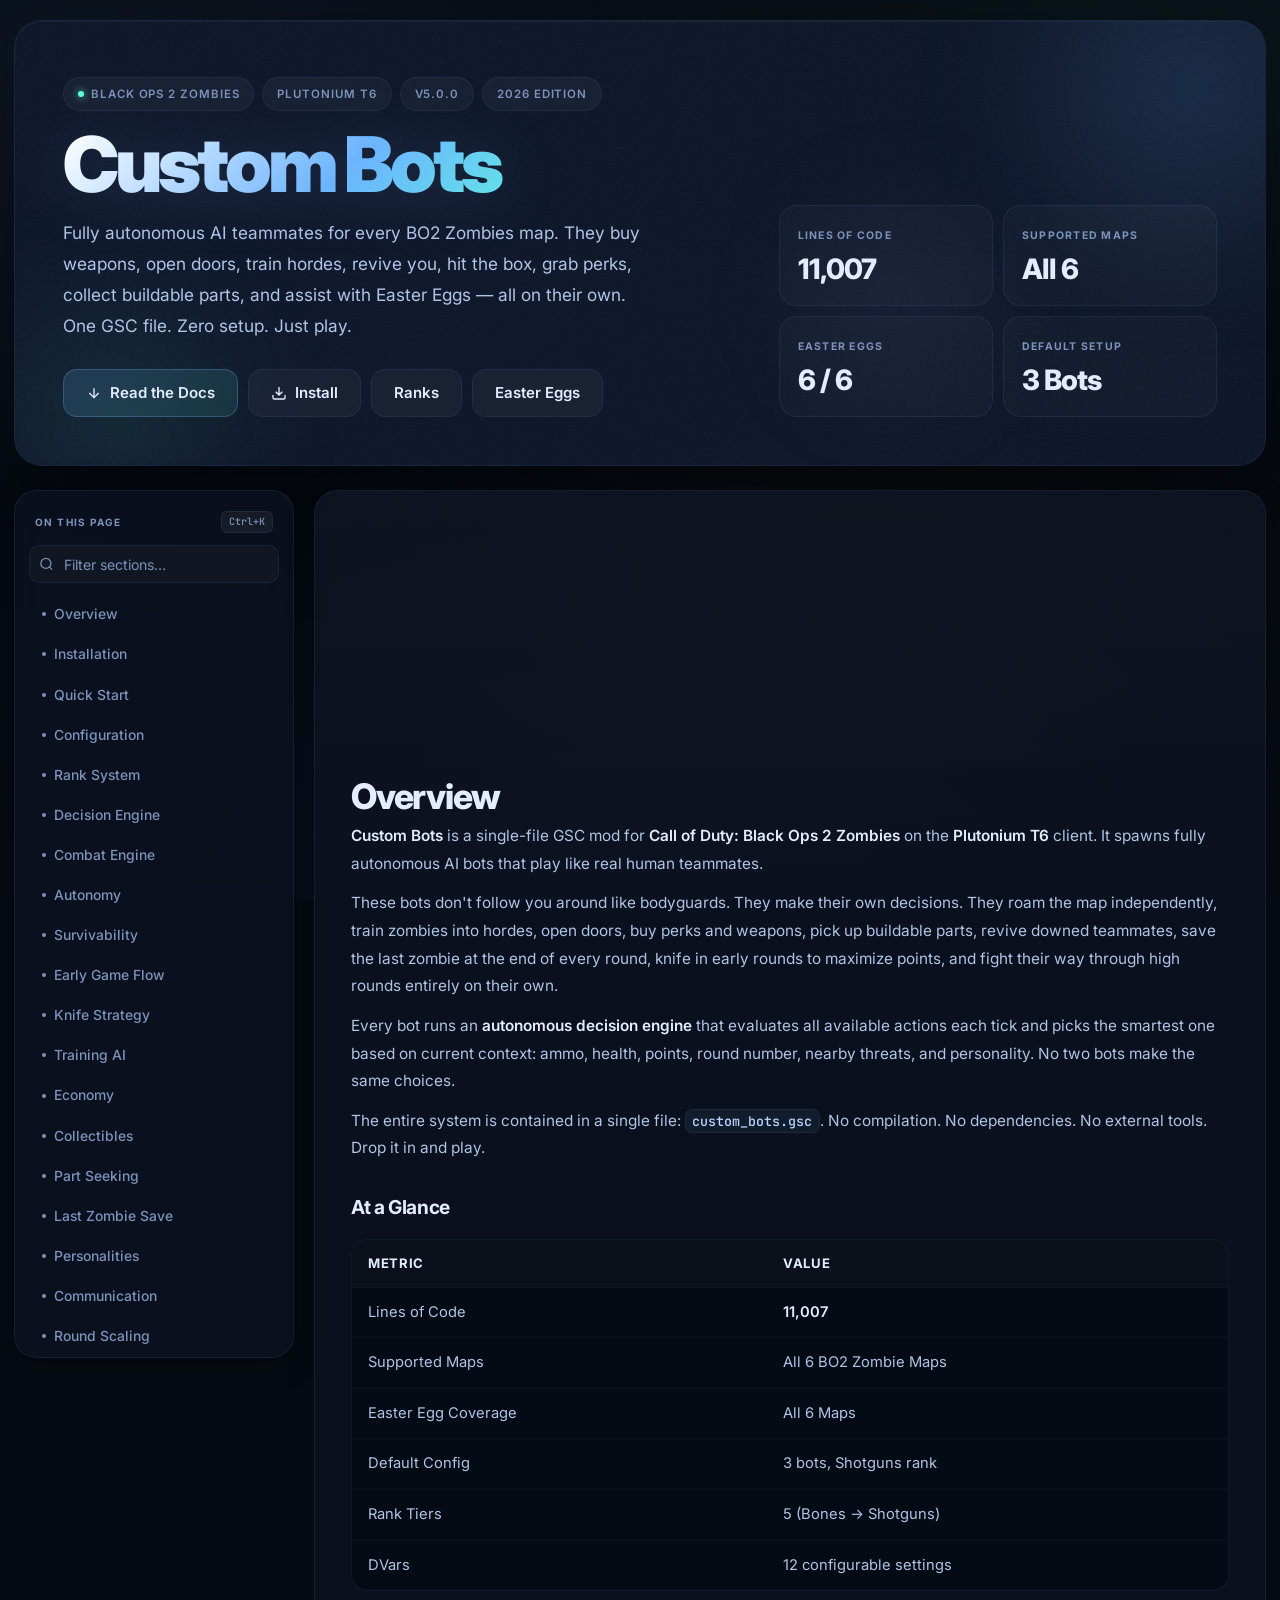
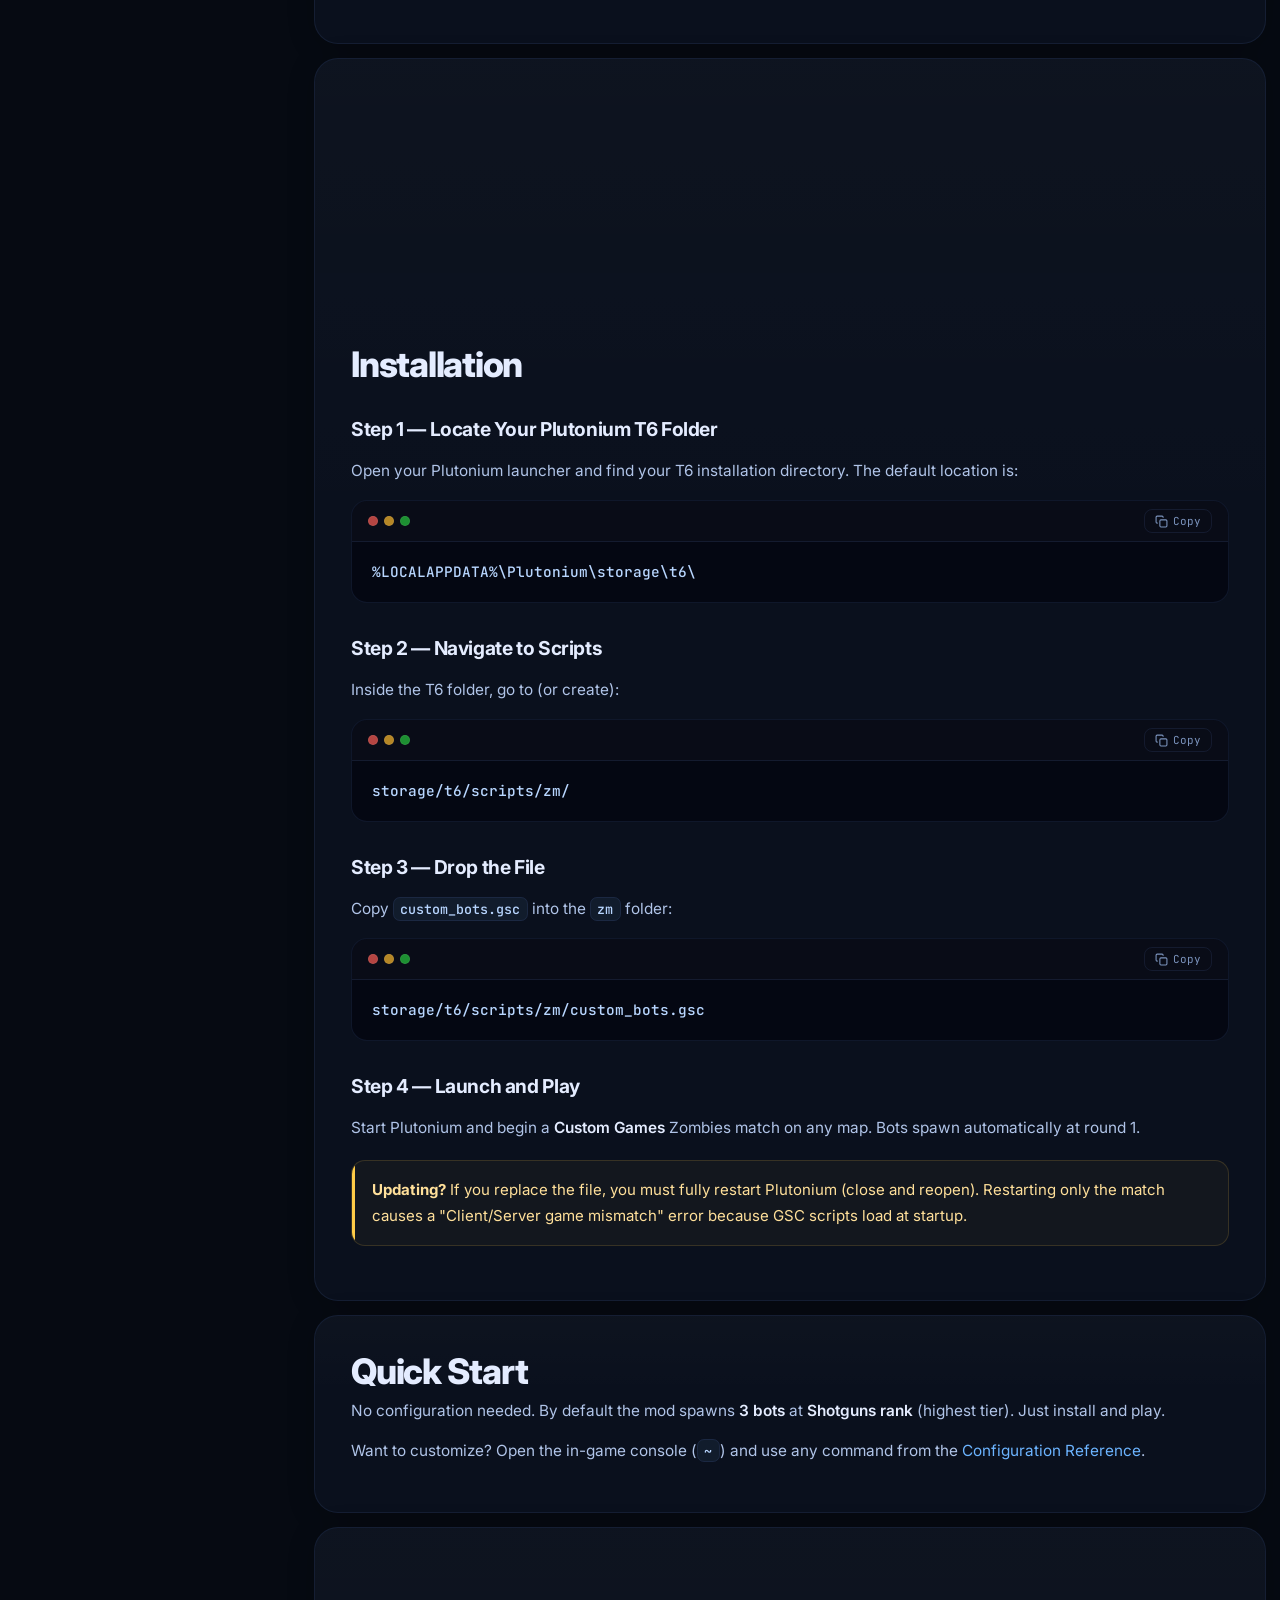
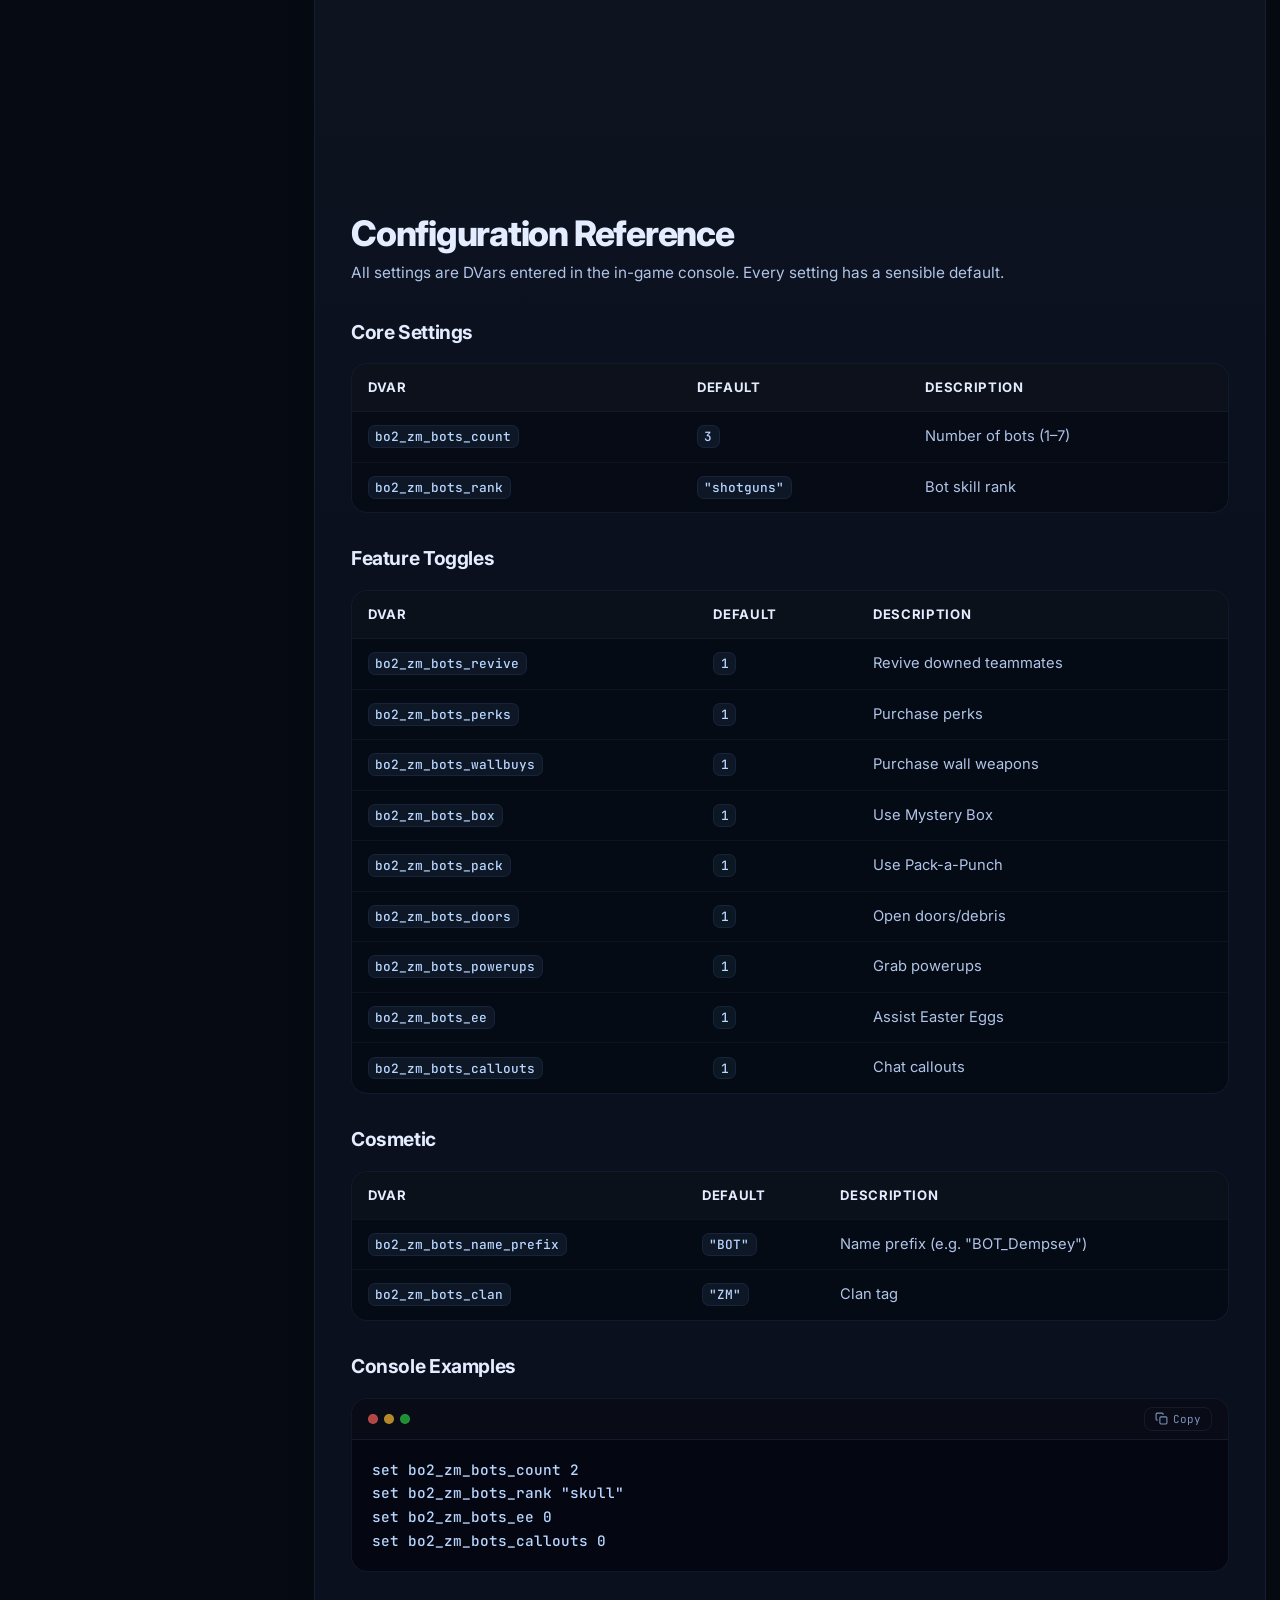
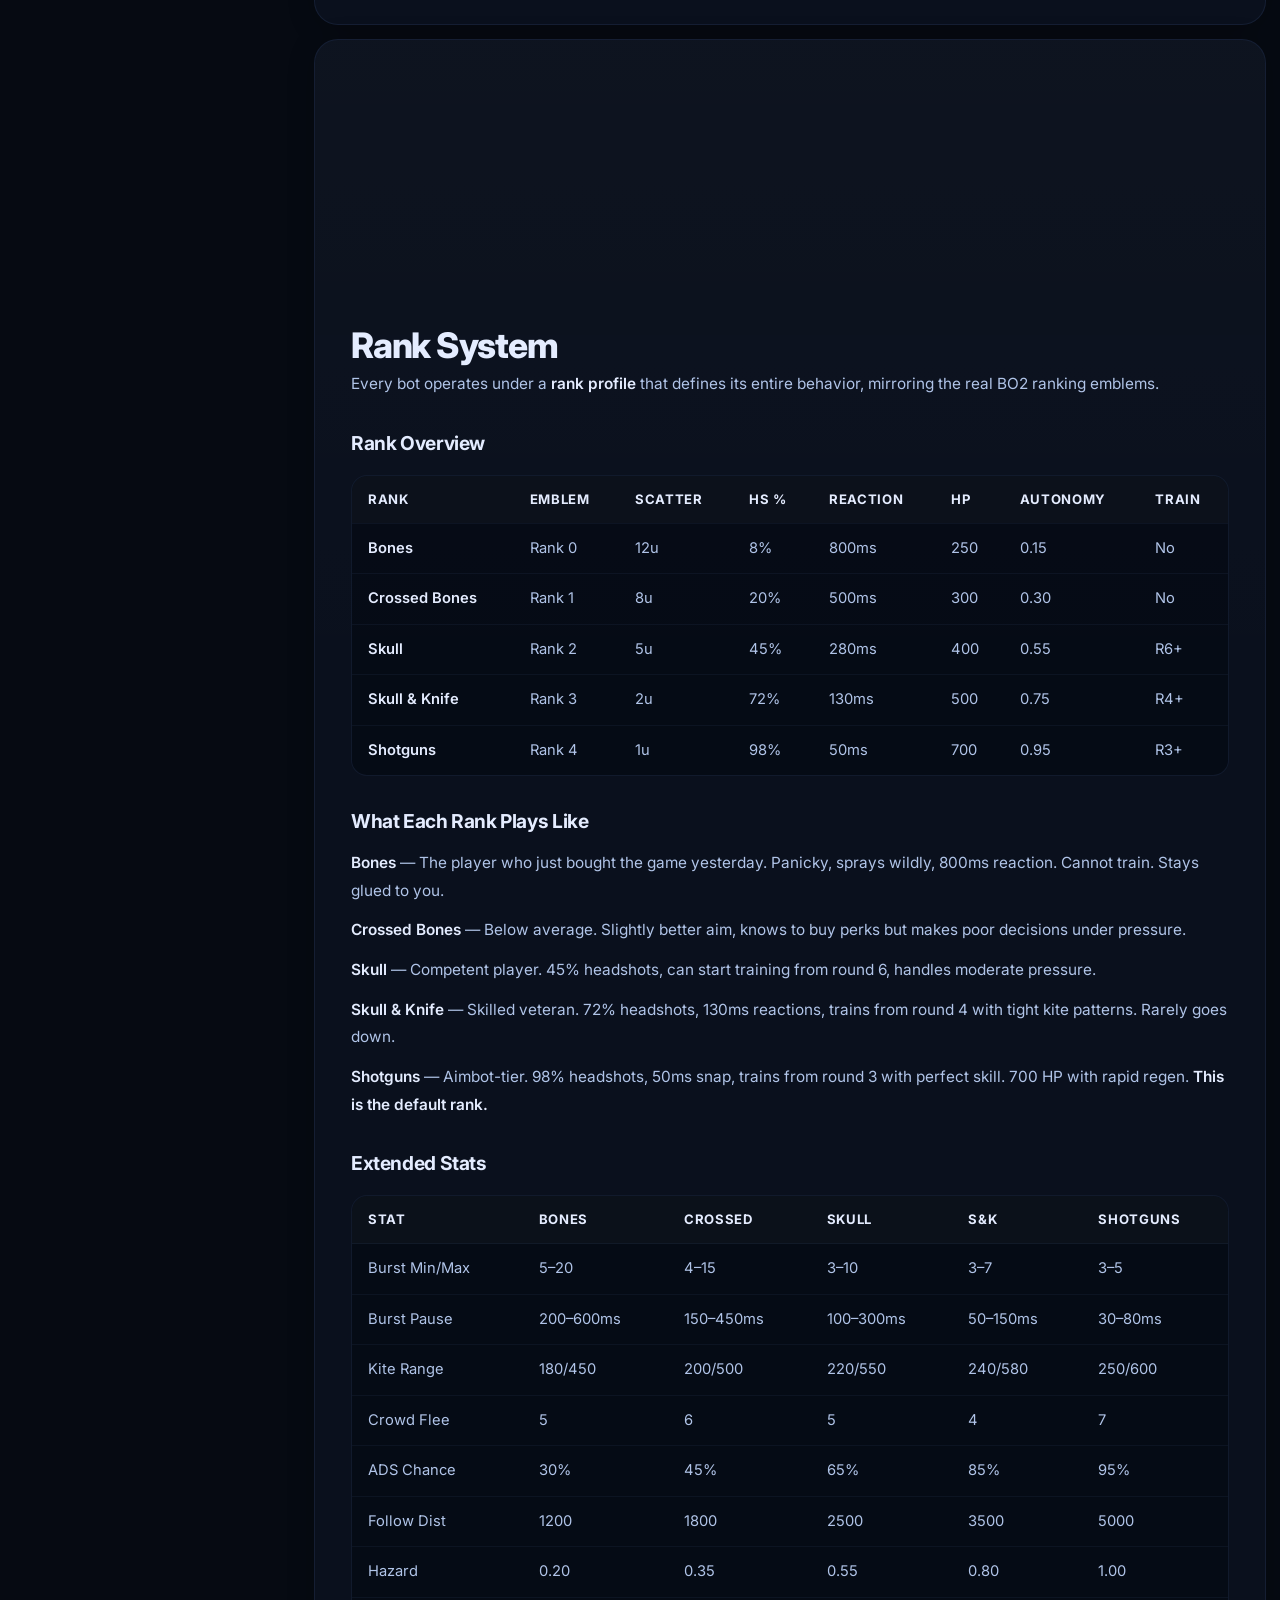
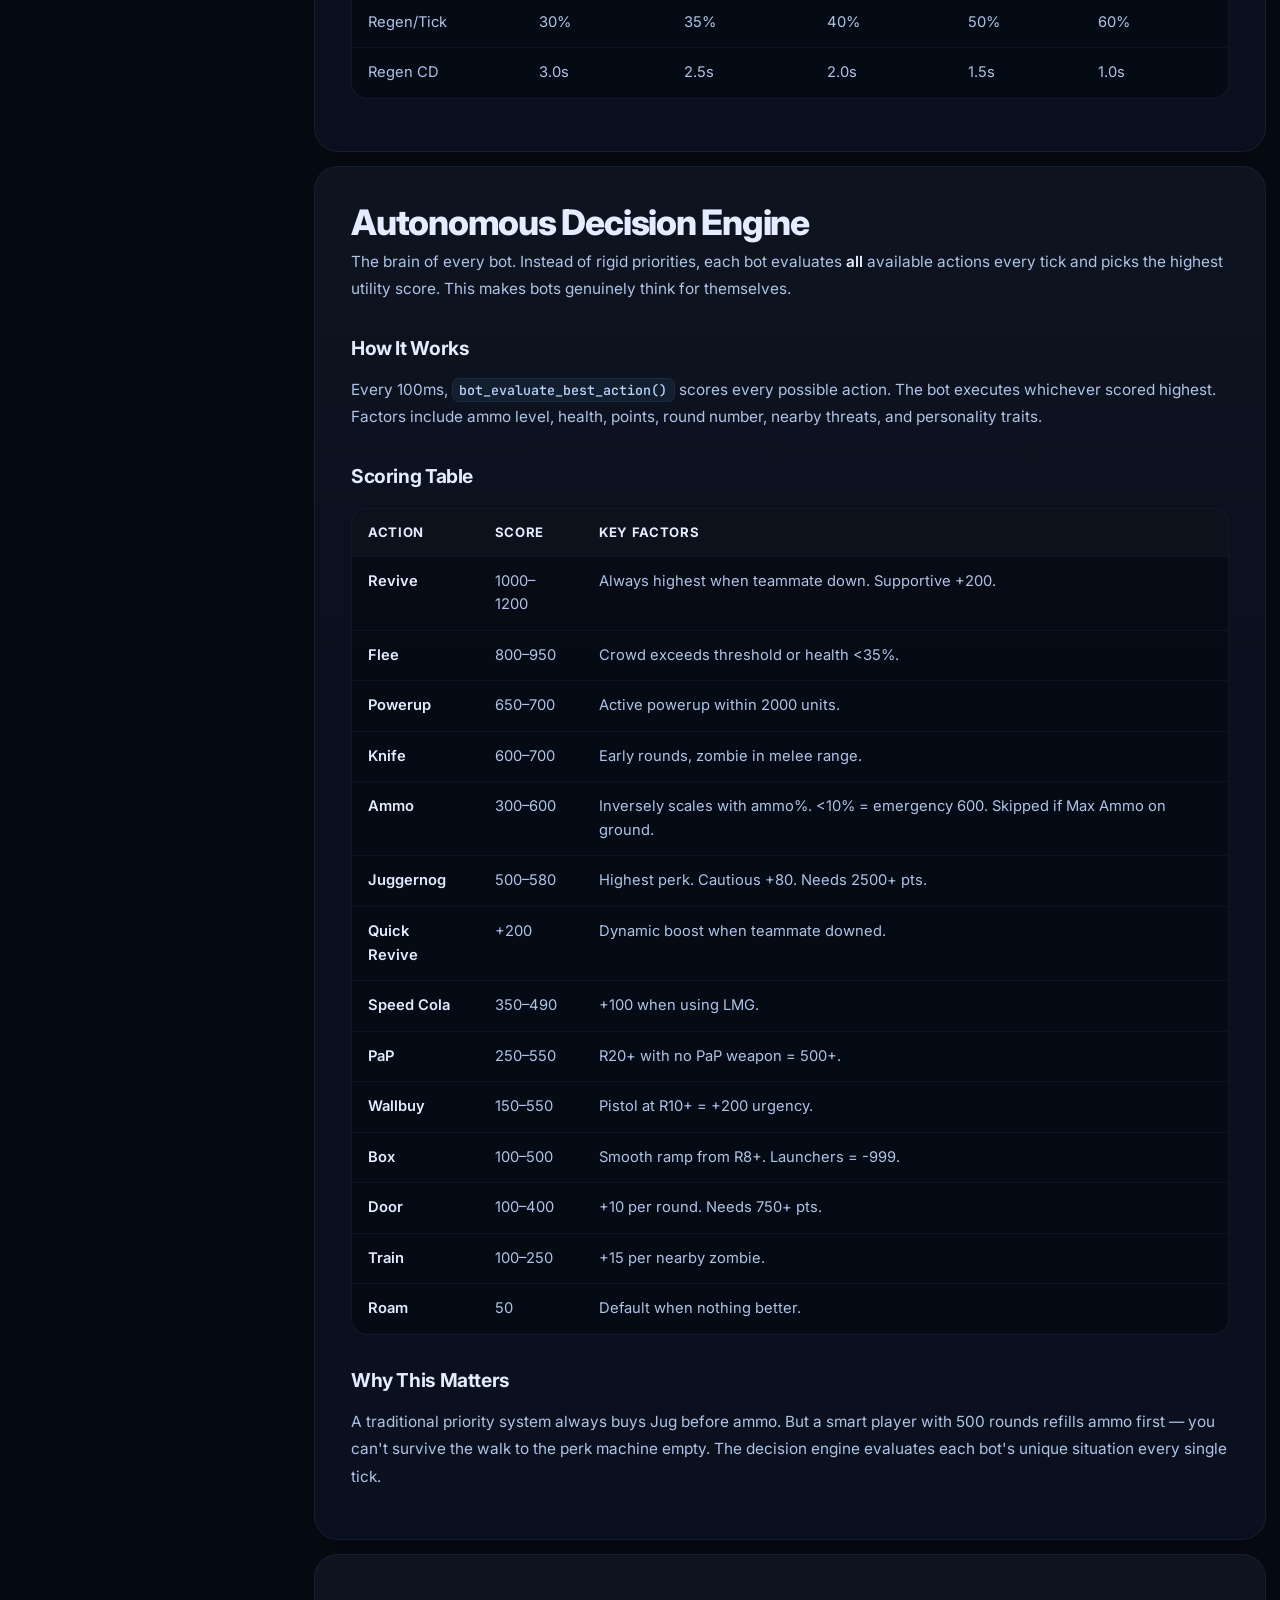
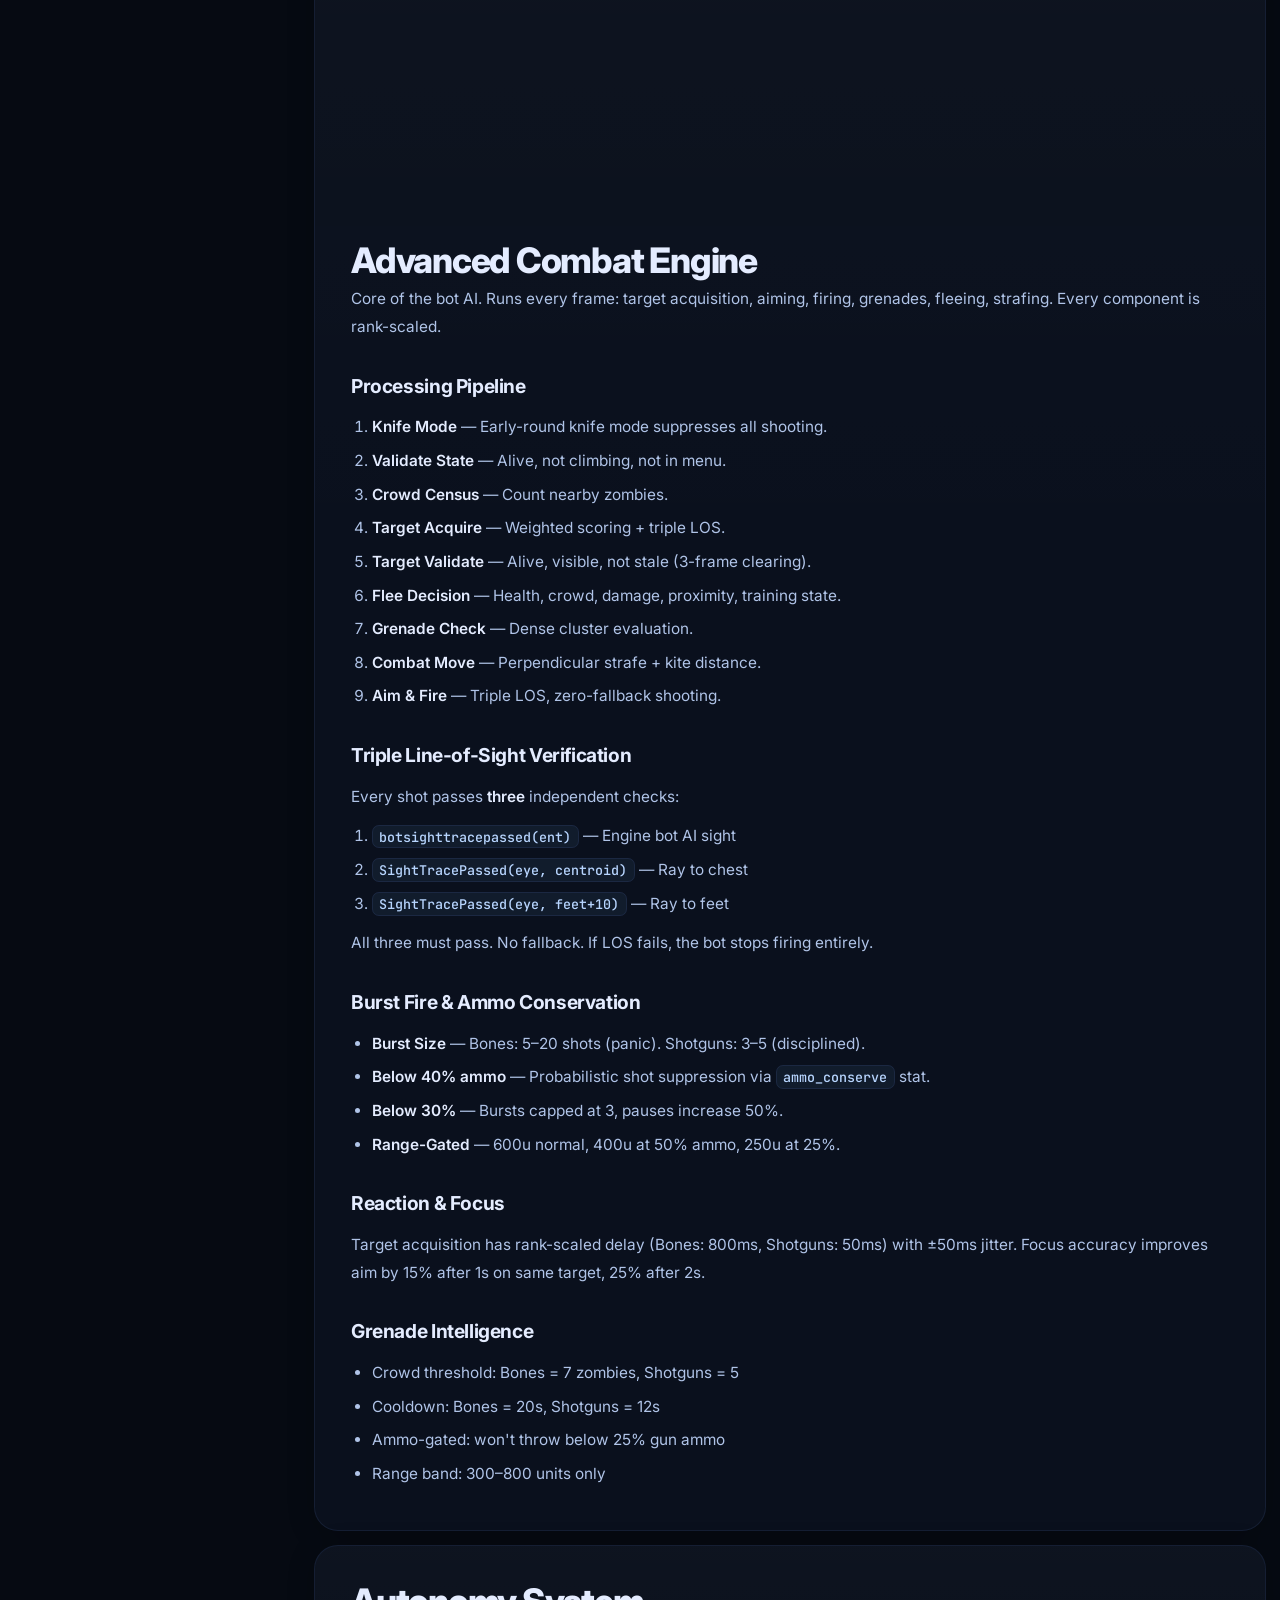
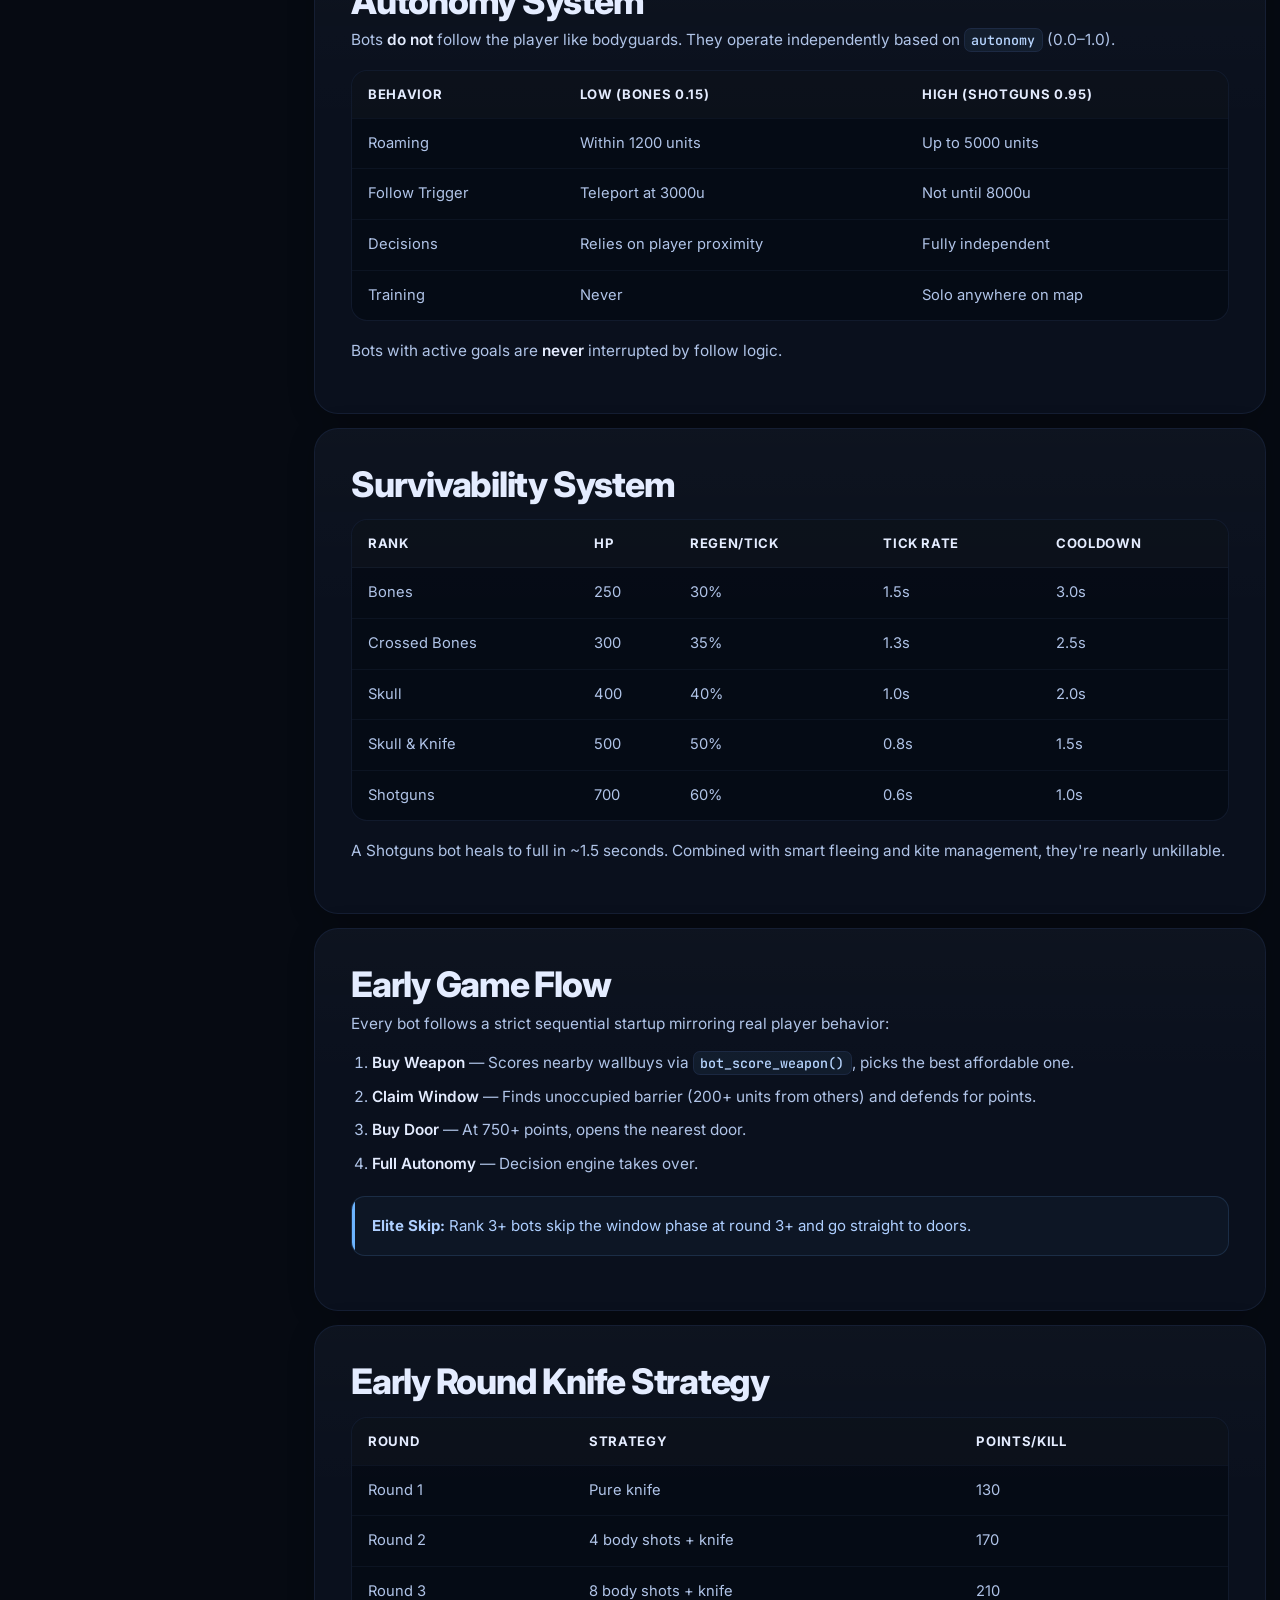
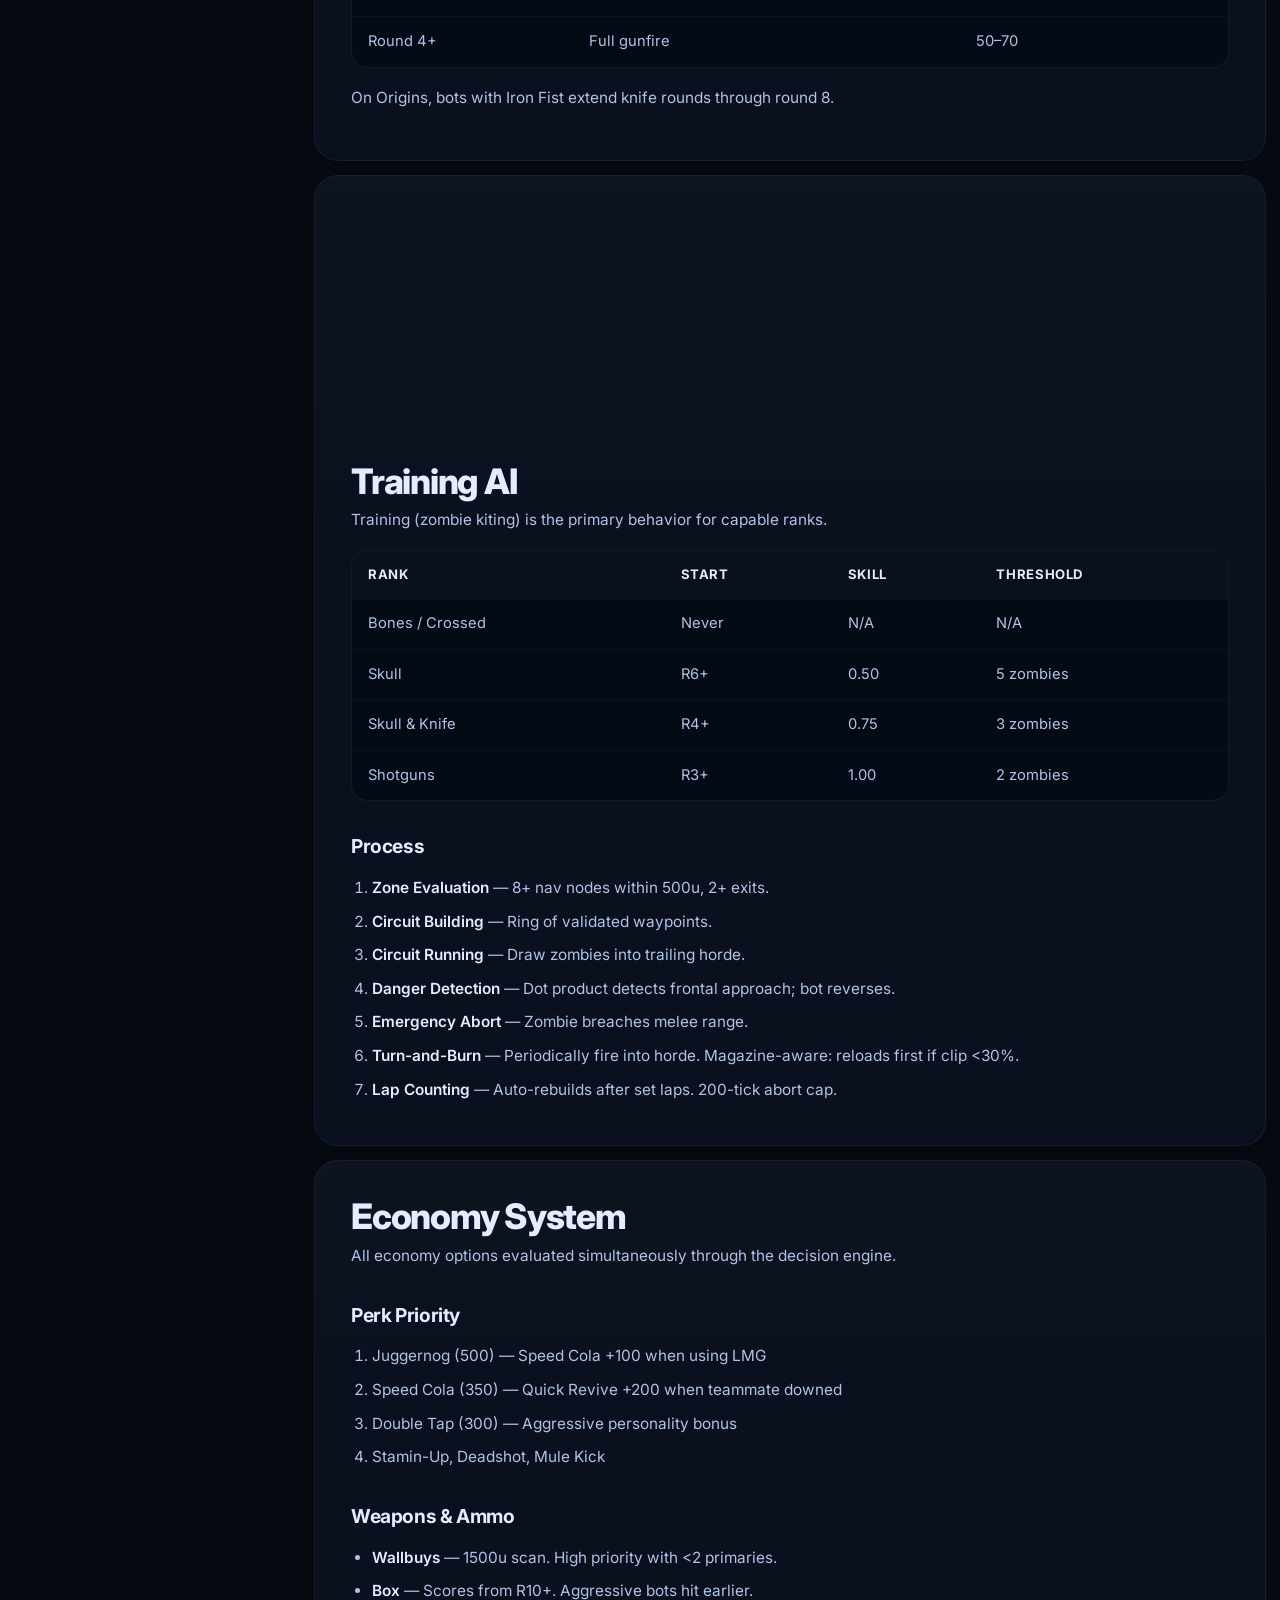
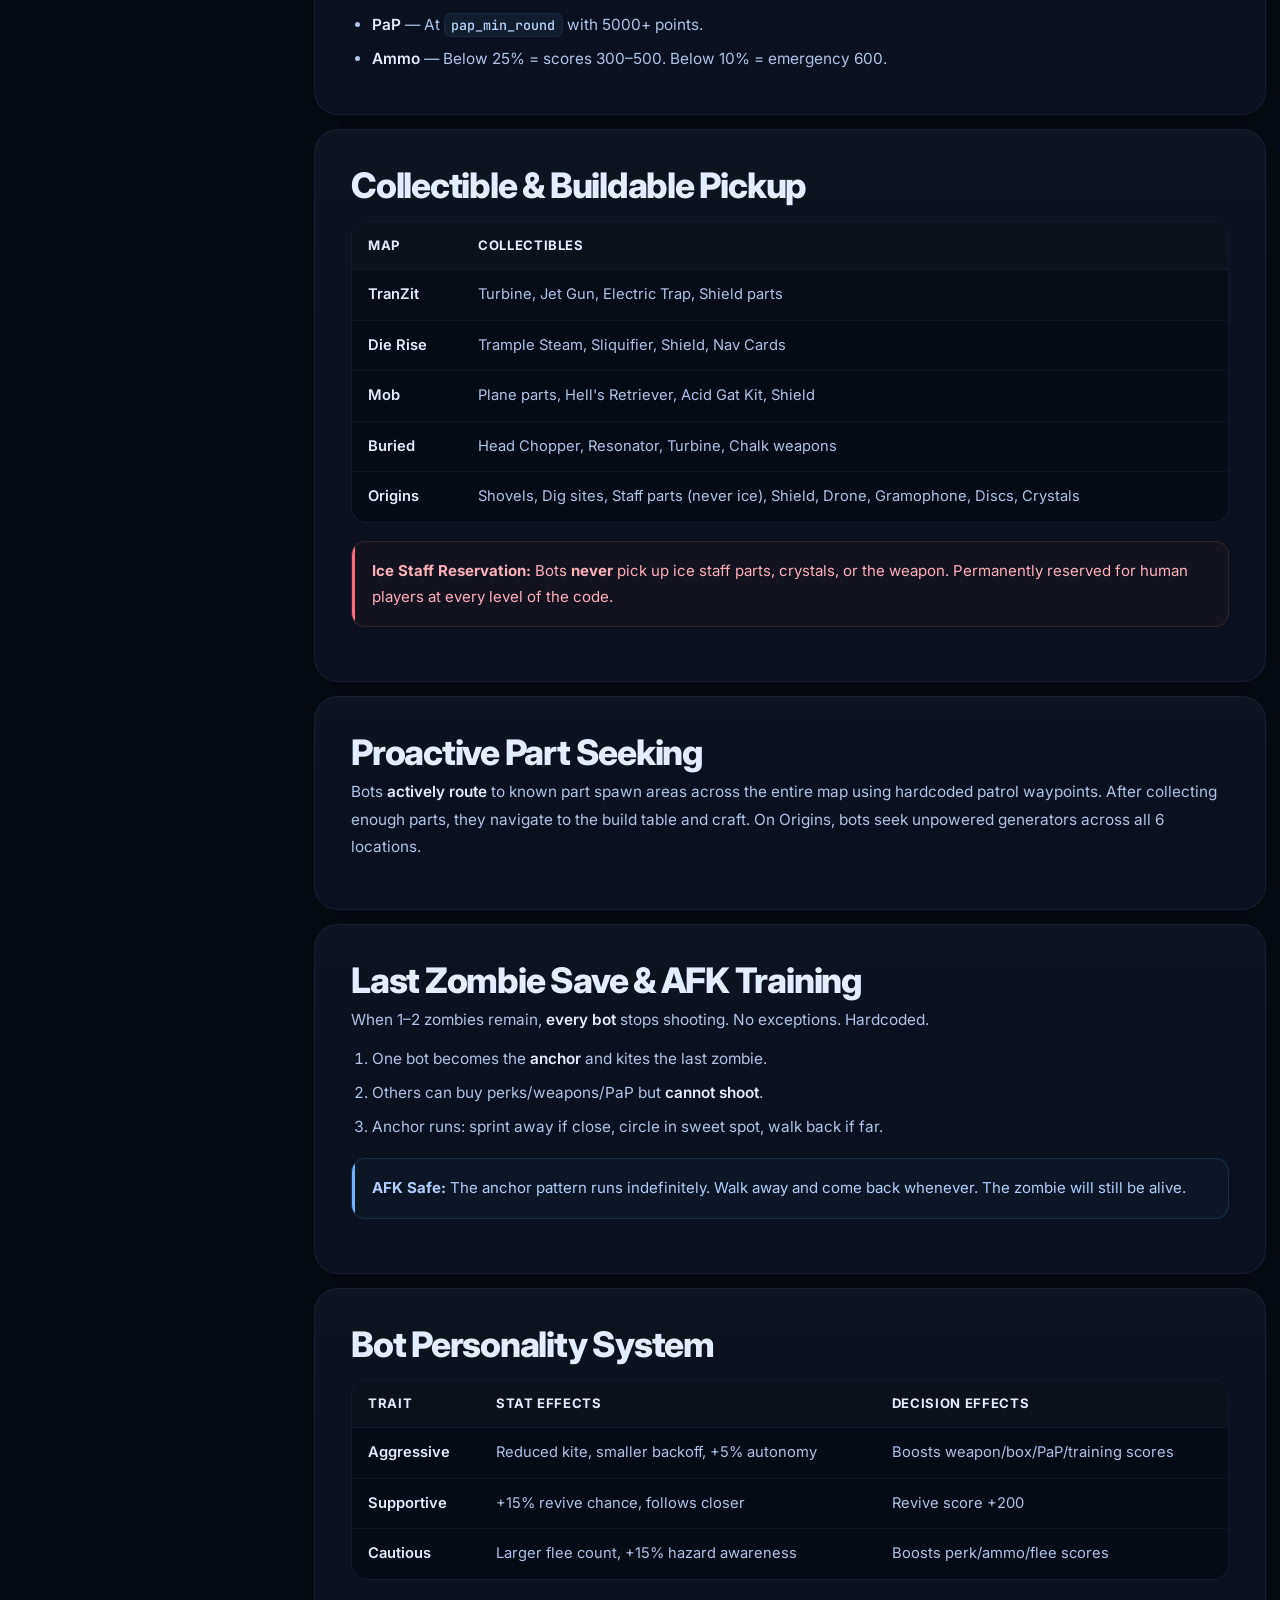
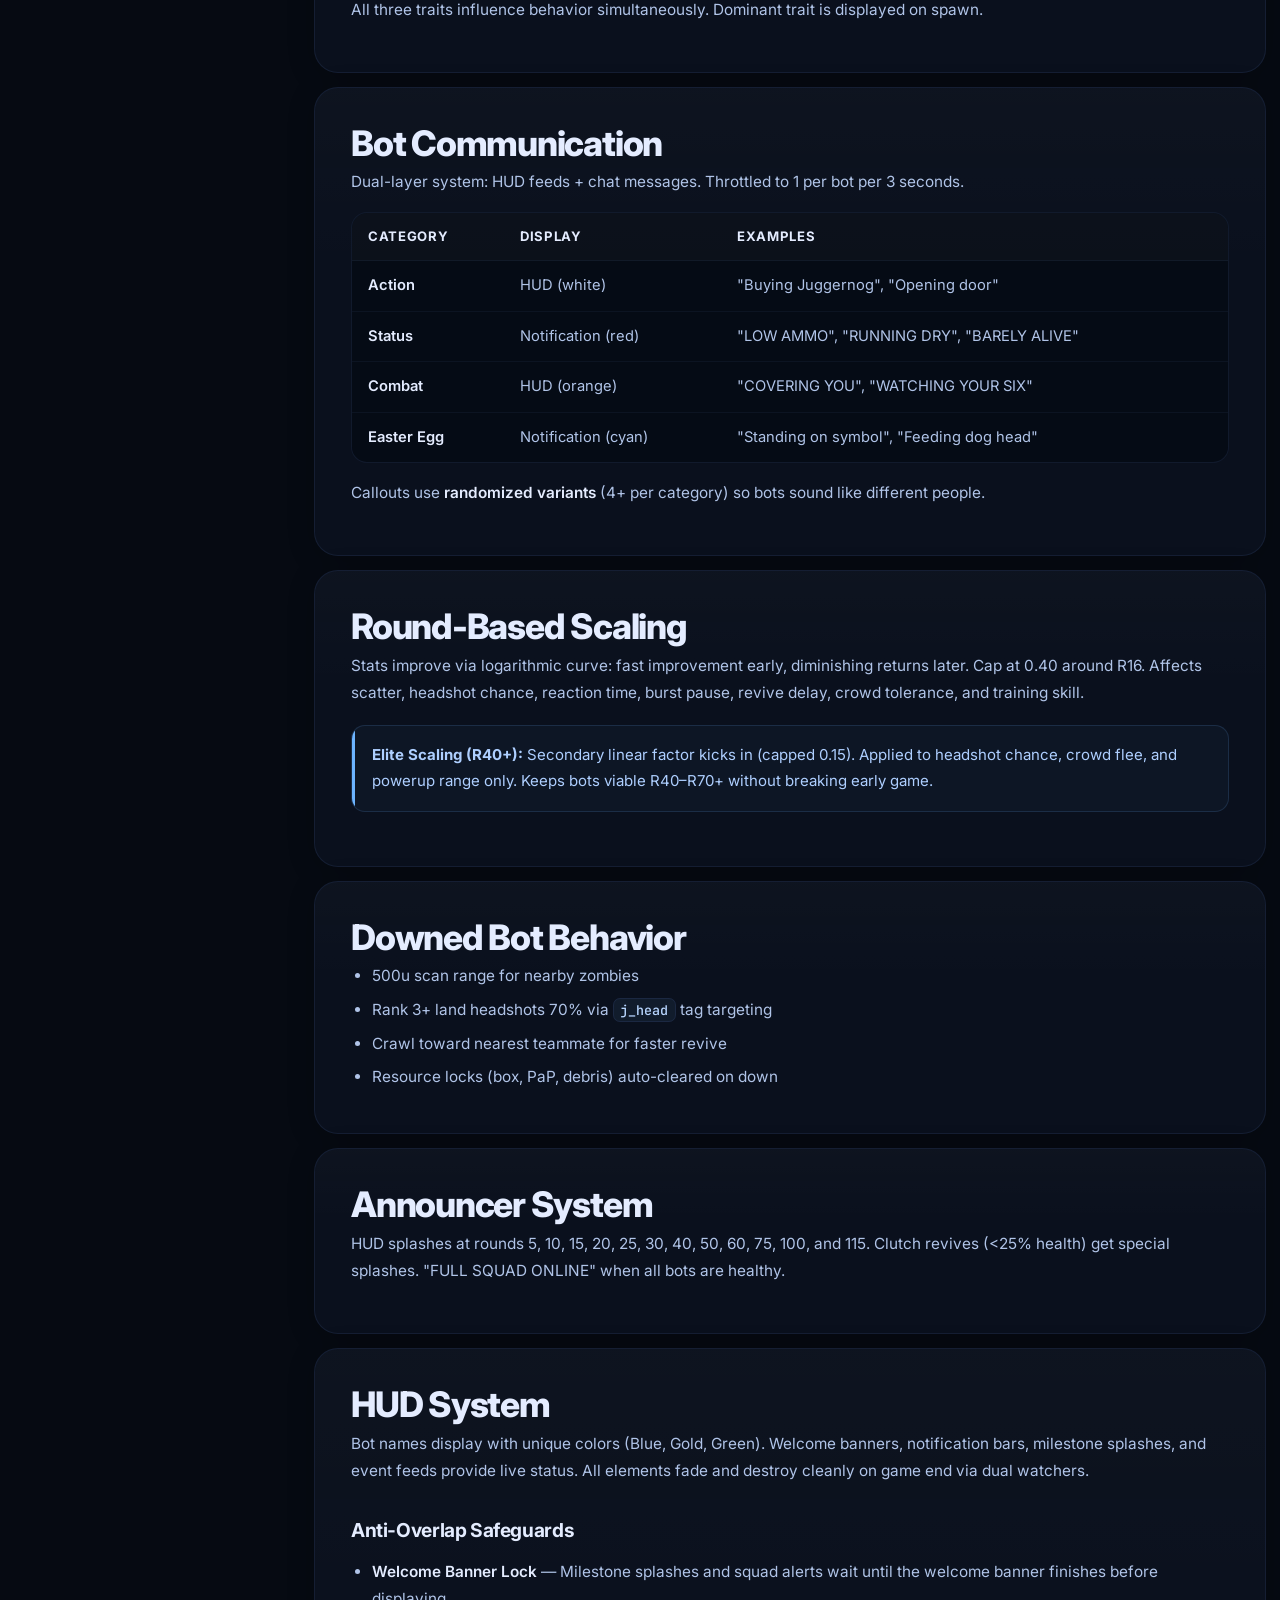
==== commit 3321d3fb: "Update index.html" ====
--- a/index.html
+++ b/index.html
@@ -4,7 +4,7 @@
 <meta charset="utf-8"/>
 <meta name="viewport" content="width=device-width,initial-scale=1"/>
 <title>Custom Bots v5.0.0 — BO2 Zombies AI</title>
-<meta name="description" content="Fully autonomous AI bots for Black Ops 2 Zombies on Plutonium T6. 10,964 lines of zombie-killing intelligence. One file. Drop it in. Play."/>
+<meta name="description" content="Fully autonomous AI bots for Black Ops 2 Zombies on Plutonium T6. 11,007 lines of zombie-killing intelligence. One file. Drop it in. Play."/>
 <meta name="theme-color" content="#060a12"/>
 <meta property="og:title" content="Custom Bots v5.0.0 — BO2 Zombies AI"/>
 <meta property="og:description" content="Fully autonomous AI bots for Black Ops 2 Zombies on Plutonium T6. 5-tier rank system, 6 maps, 6 Easter Eggs. One file install."/>
@@ -263,7 +263,7 @@
       </div>
     </div>
     <div class="stats-grid">
-      <div class="stat"><div class="stat-label">Lines of Code</div><div class="stat-val"><span class="counter" data-target="10964">0</span></div></div>
+      <div class="stat"><div class="stat-label">Lines of Code</div><div class="stat-val"><span class="counter" data-target="11007">0</span></div></div>
       <div class="stat"><div class="stat-label">Supported Maps</div><div class="stat-val">All 6</div></div>
       <div class="stat"><div class="stat-label">Easter Eggs</div><div class="stat-val"><span class="counter" data-target="6">0</span> / 6</div></div>
       <div class="stat"><div class="stat-label">Default Setup</div><div class="stat-val">3 Bots</div></div>
@@ -371,7 +371,7 @@
   <div class="tw"><table>
     <thead><tr><th>Metric</th><th>Value</th></tr></thead>
     <tbody>
-      <tr><td>Lines of Code</td><td><strong>10,964</strong></td></tr>
+      <tr><td>Lines of Code</td><td><strong>11,007</strong></td></tr>
       <tr><td>Supported Maps</td><td>All 6 BO2 Zombie Maps</td></tr>
       <tr><td>Easter Egg Coverage</td><td>All 6 Maps</td></tr>
       <tr><td>Default Config</td><td>3 bots, Shotguns rank</td></tr>
@@ -723,7 +723,23 @@
 <!-- ═══ HUD ═══ -->
 <section class="card reveal" id="hud-system">
   <h2>HUD System</h2>
-  <p>Bot names display with unique colors (Blue, Gold, Green). Welcome banners, notification bars, and event feeds provide live status. All elements fade and destroy cleanly on game end via dual watchers.</p>
+  <p>Bot names display with unique colors (Blue, Gold, Green). Welcome banners, notification bars, milestone splashes, and event feeds provide live status. All elements fade and destroy cleanly on game end via dual watchers.</p>
+  <h3>Anti-Overlap Safeguards</h3>
+  <ul>
+    <li><strong>Welcome Banner Lock</strong> &mdash; Milestone splashes and squad alerts wait until the welcome banner finishes before displaying.</li>
+    <li><strong>Milestone Queuing</strong> &mdash; If a milestone is already on screen, the next one waits 4.5 seconds to prevent stacking.</li>
+    <li><strong>Feed Overflow Protection</strong> &mdash; Event feed limits to 8 active entries, then pauses 1 second before resetting to prevent text pileup.</li>
+    <li><strong>Bot Name Spacing</strong> &mdash; 30px vertical gap between each bot name (fontScale 1.4) prevents any overlap.</li>
+  </ul>
+  <h3>Element Zones</h3>
+  <div class="tw"><table><thead><tr><th>Element</th><th>Position</th><th>Duration</th></tr></thead><tbody>
+    <tr><td>Bot Names</td><td>Bottom-right (y -135, -105, -75)</td><td>Persistent</td></tr>
+    <tr><td>Welcome Banner</td><td>Center (y -80 to +34)</td><td>10 seconds</td></tr>
+    <tr><td>Milestone Splash</td><td>Upper-center (y -130, -98)</td><td>3.5 seconds</td></tr>
+    <tr><td>Squad Alert</td><td>Center-low (y +70)</td><td>9 seconds</td></tr>
+    <tr><td>Notification</td><td>Bottom-center (y 195)</td><td>3 seconds</td></tr>
+    <tr><td>Event Feed</td><td>Top-right (y 80+, 22px spacing)</td><td>4 seconds per entry</td></tr>
+  </tbody></table></div>
 </section>
 
 <!-- ═══ MAP LOGIC ═══ -->
@@ -793,13 +809,13 @@
   <h3>Loop Safety</h3>
   <ul>
     <li>74 <code>endon</code> guards for death/disconnect/game_ended</li>
-    <li>652 <code>IsDefined</code> checks validate bot state</li>
+    <li>628 <code>IsDefined</code> checks validate bot state</li>
     <li>200-tick training abort counter</li>
   </ul>
   <h3>Resource Management</h3>
   <ul>
     <li>Locks on Box, PaP, generators, doors with auto-cleanup on disconnect/laststand</li>
-    <li>42-label goal sweep on every respawn</li>
+    <li>61-label goal sweep on every stuck reset and respawn</li>
     <li>Rank-scaled stuck detection: Shotguns 2.5s, Bones 4.5s</li>
     <li>Ghost player kick loop every 10 seconds</li>
   </ul>
@@ -887,7 +903,7 @@
 <div class="footer">
   <div class="footer-title">Custom Bots v5.0.0 &mdash; 2026 Edition</div>
   <div class="footer-line">
-    <span class="footer-sub">10,964 lines</span><span class="sep"></span>
+    <span class="footer-sub">11,007 lines</span><span class="sep"></span>
     <span class="footer-sub">44 sections</span><span class="sep"></span>
     <span class="footer-sub">6 maps</span><span class="sep"></span>
     <span class="footer-sub">6 Easter Eggs</span>
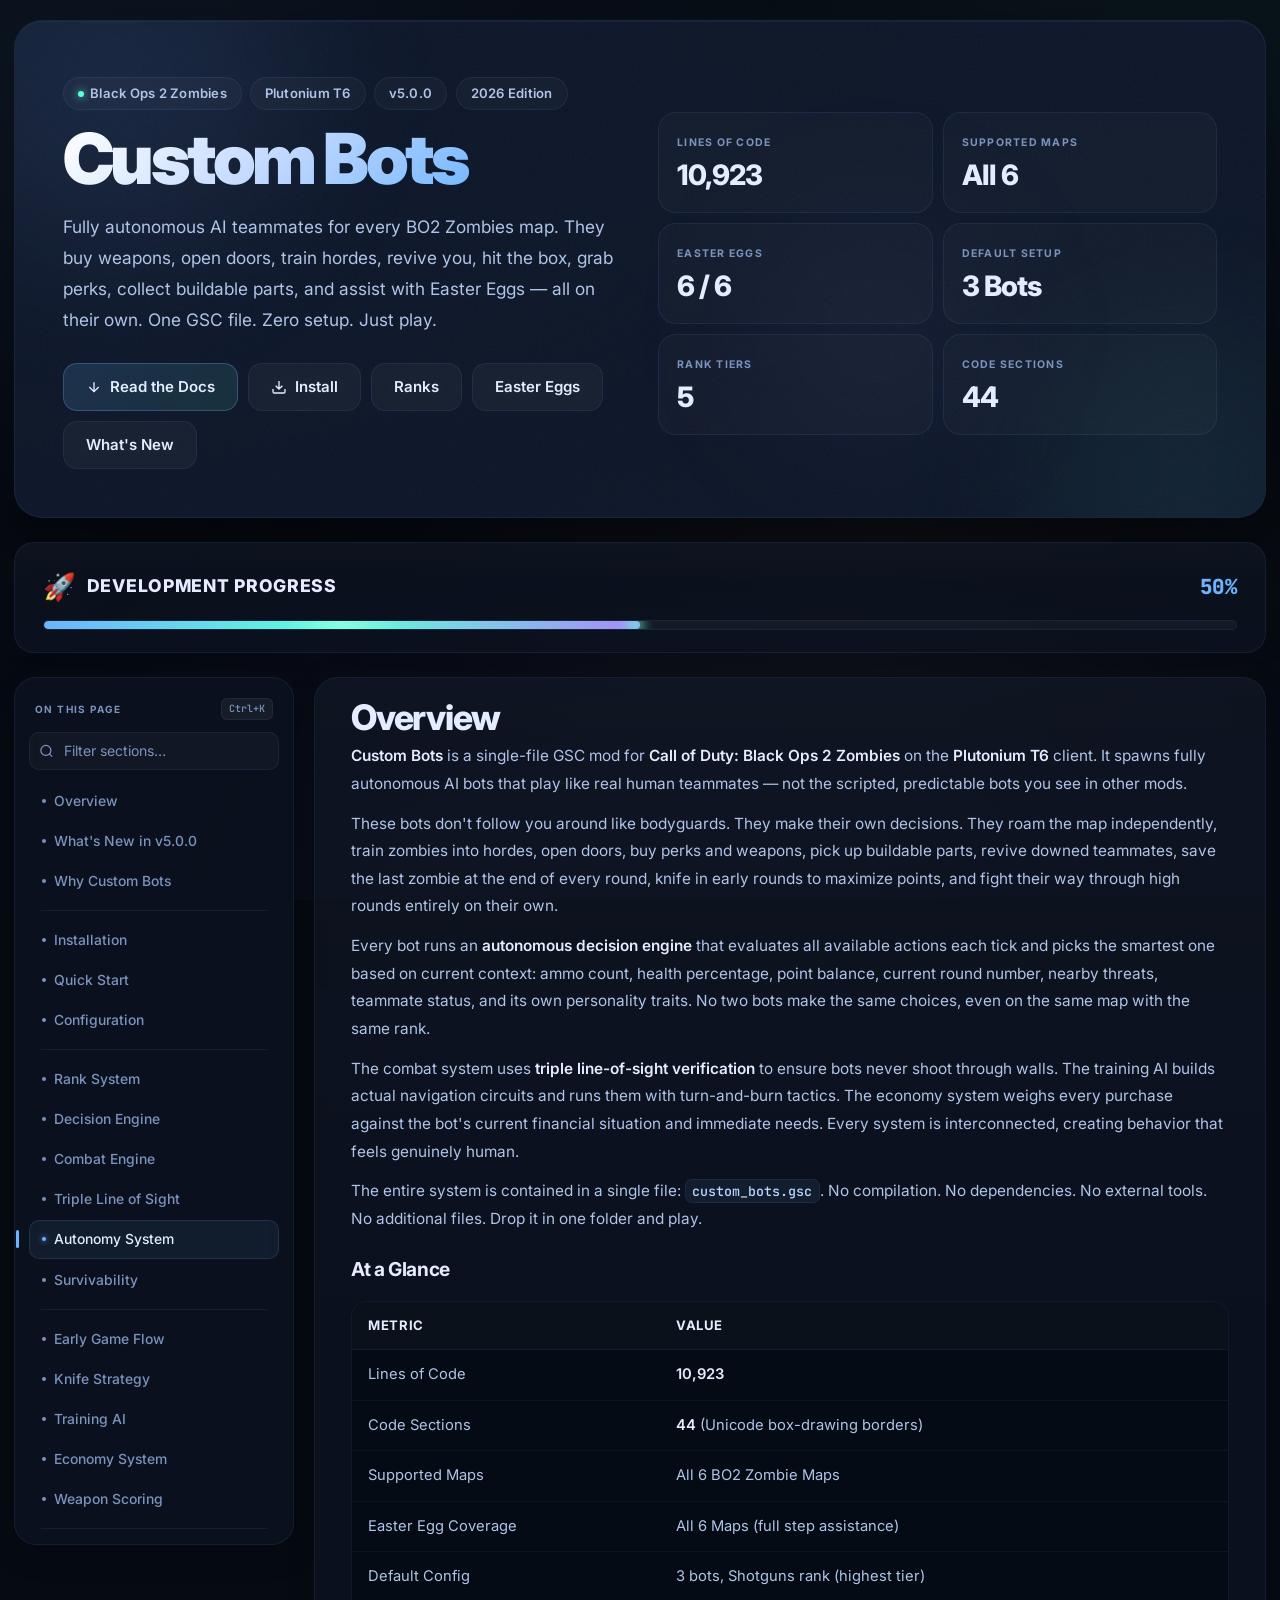
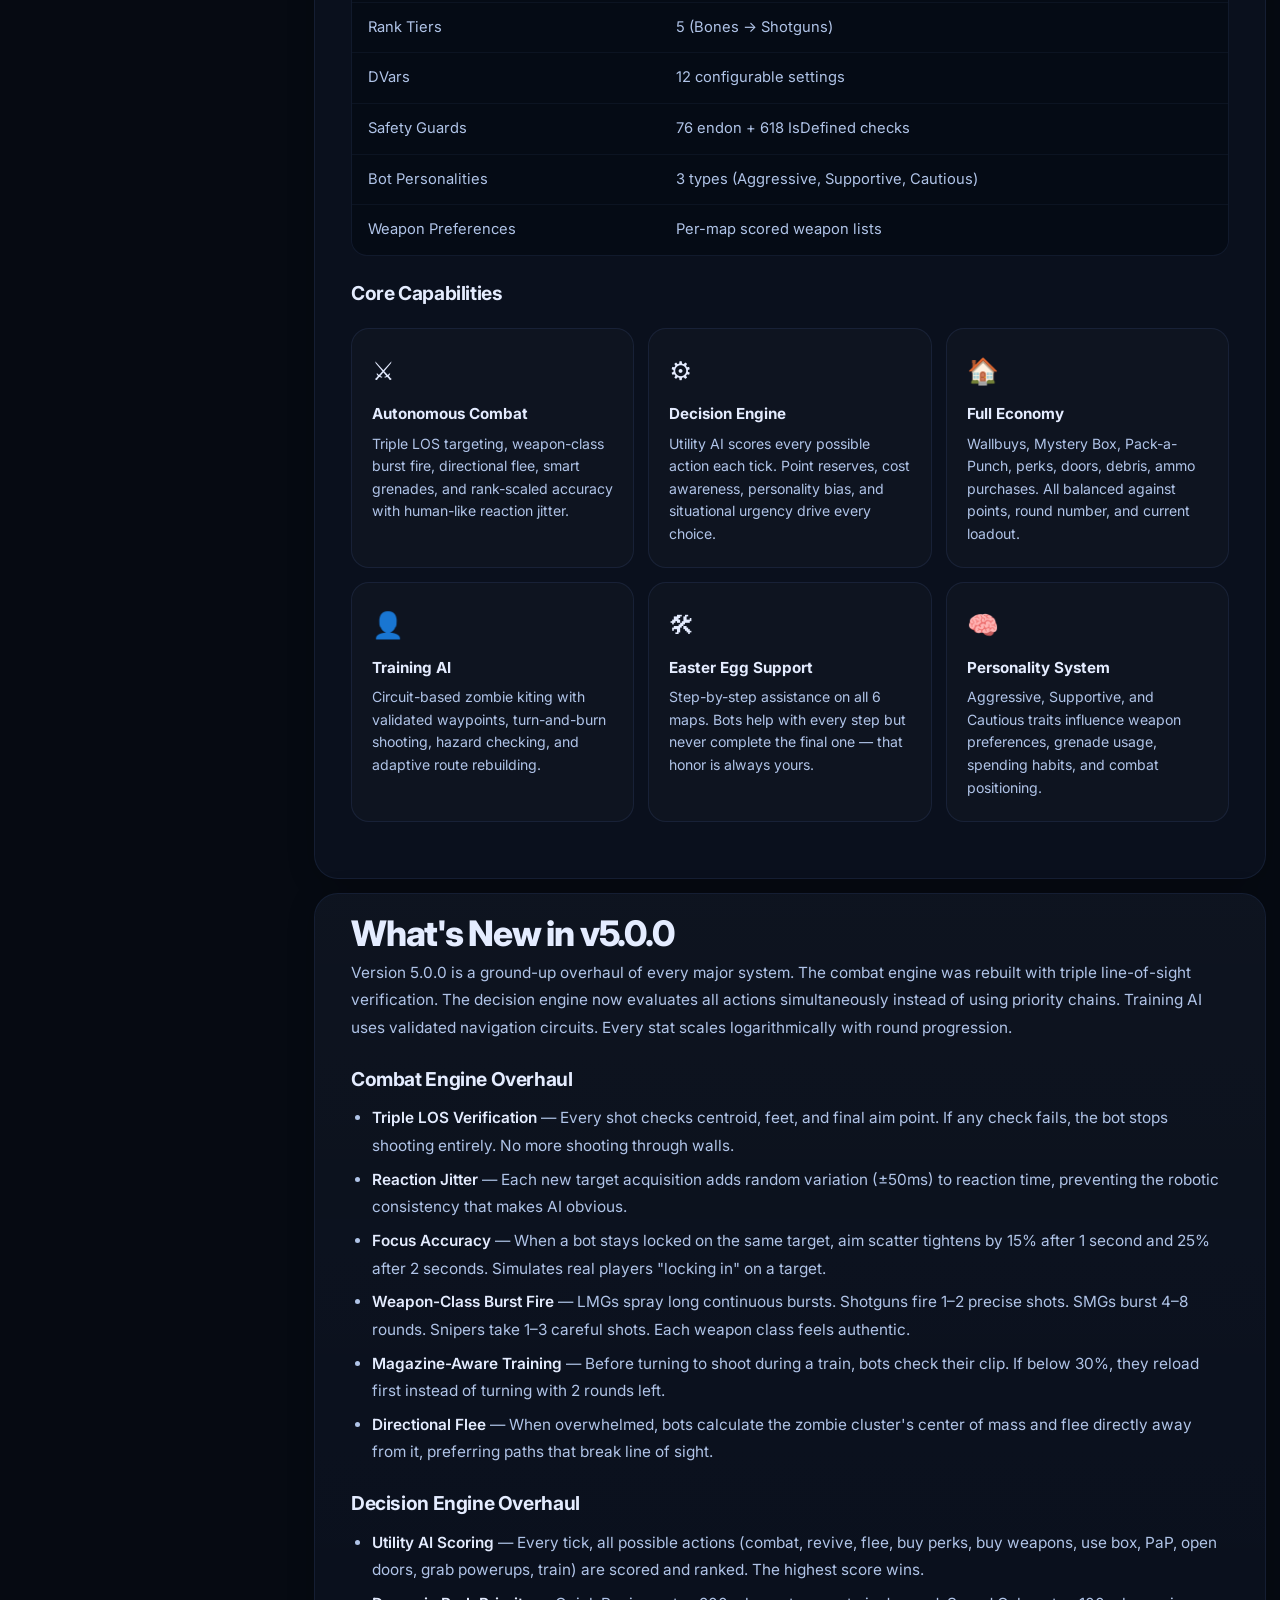
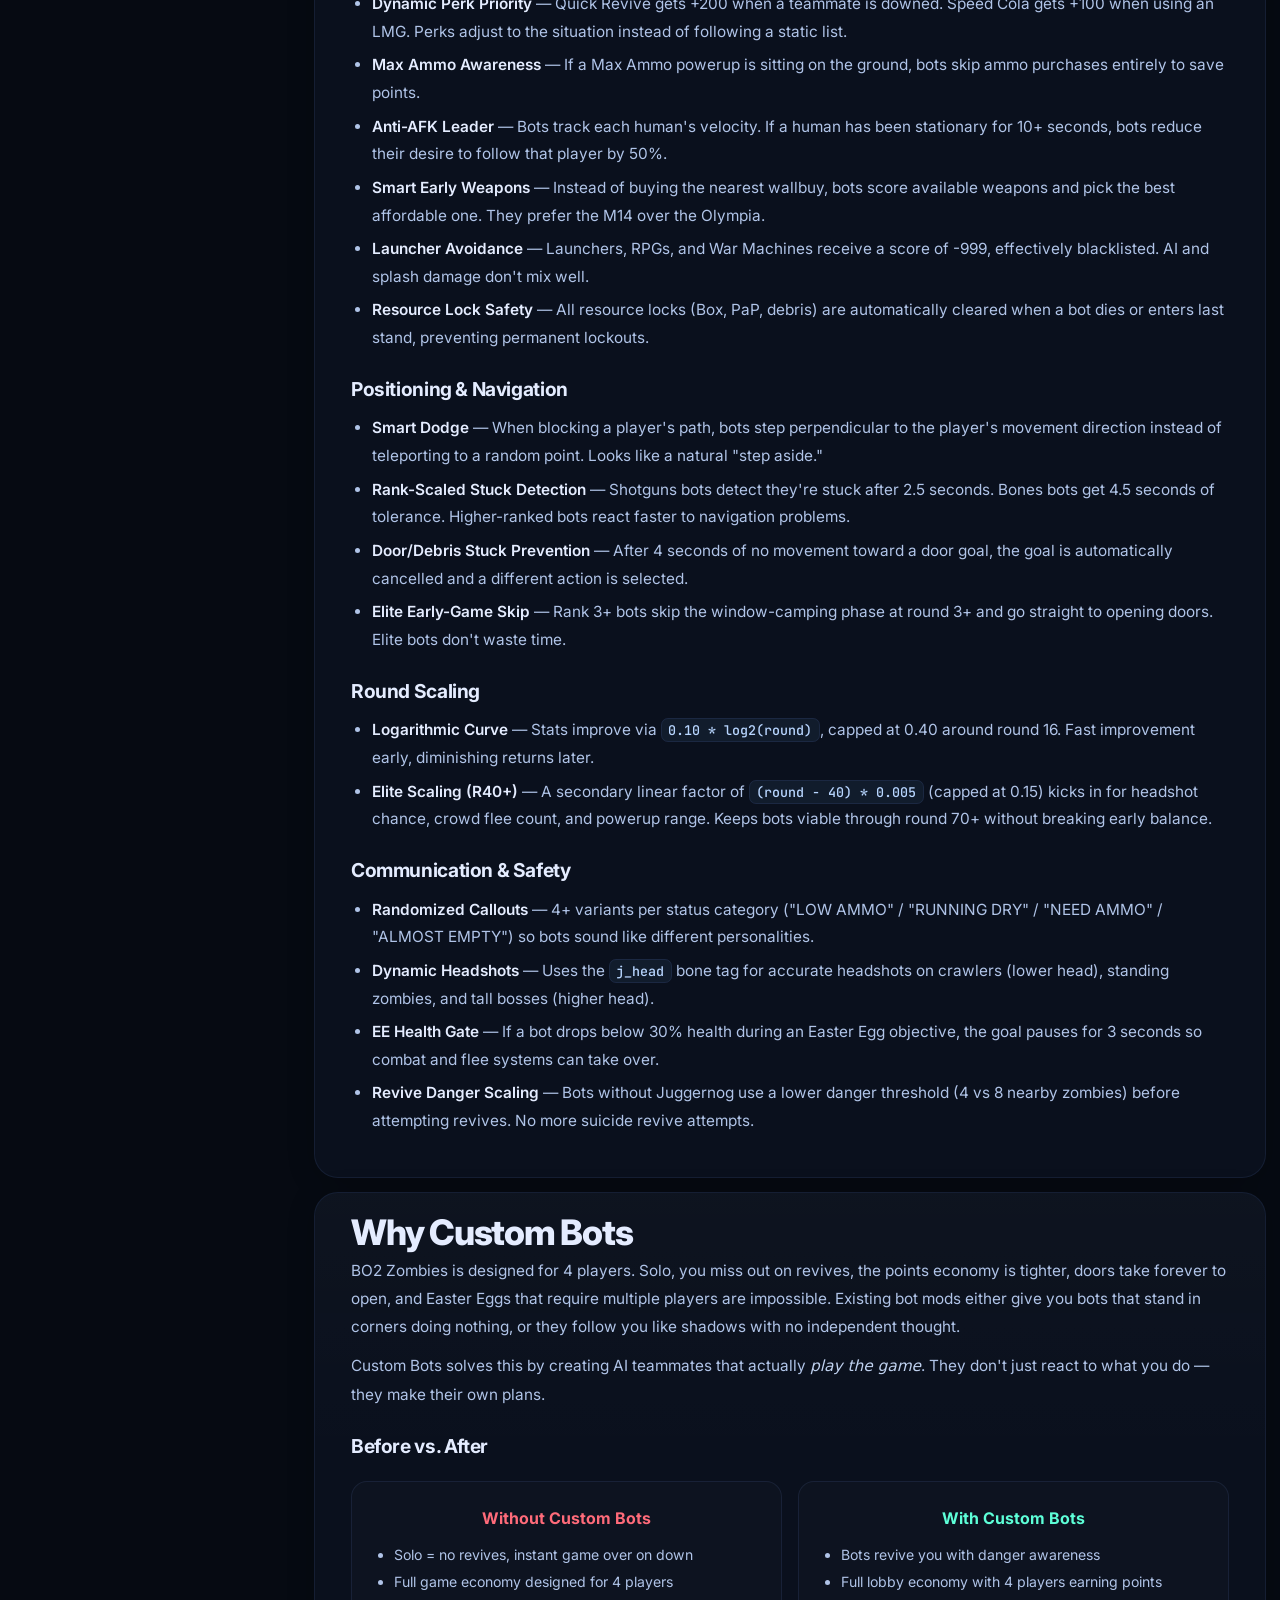
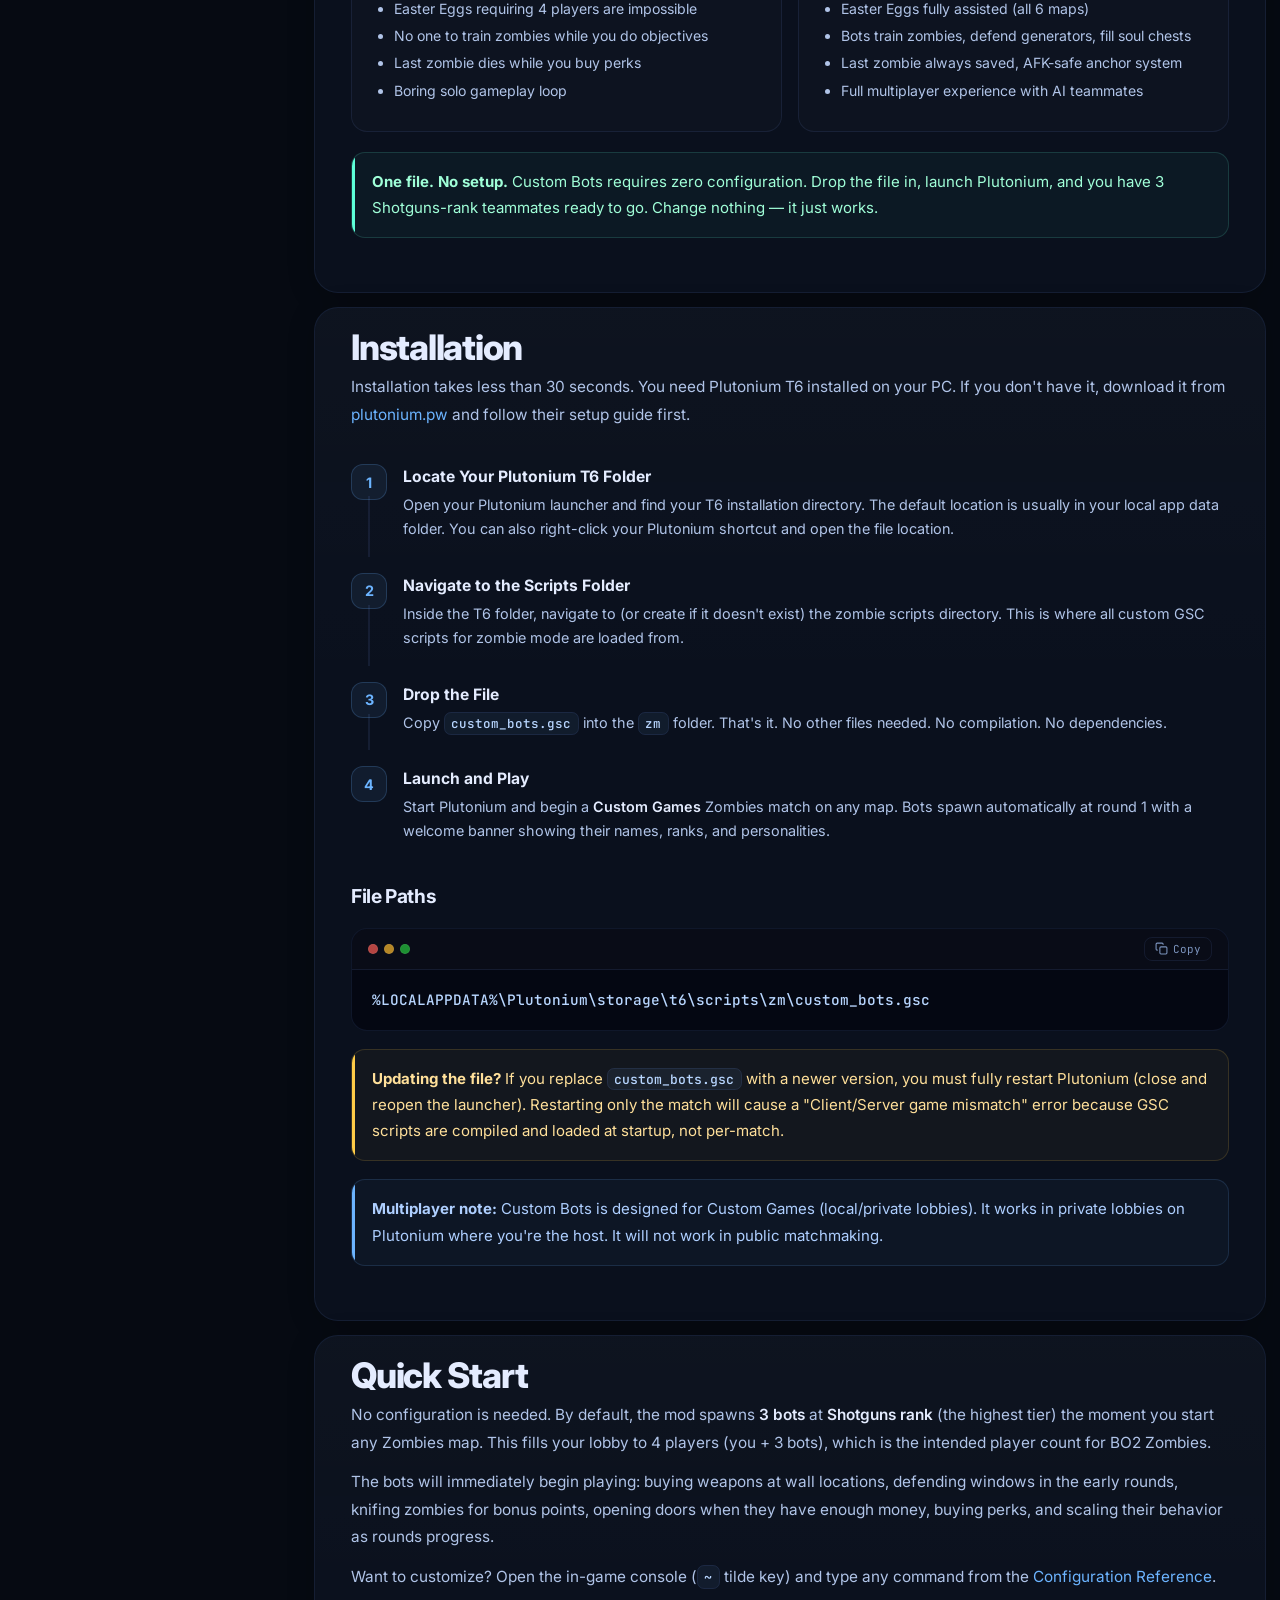
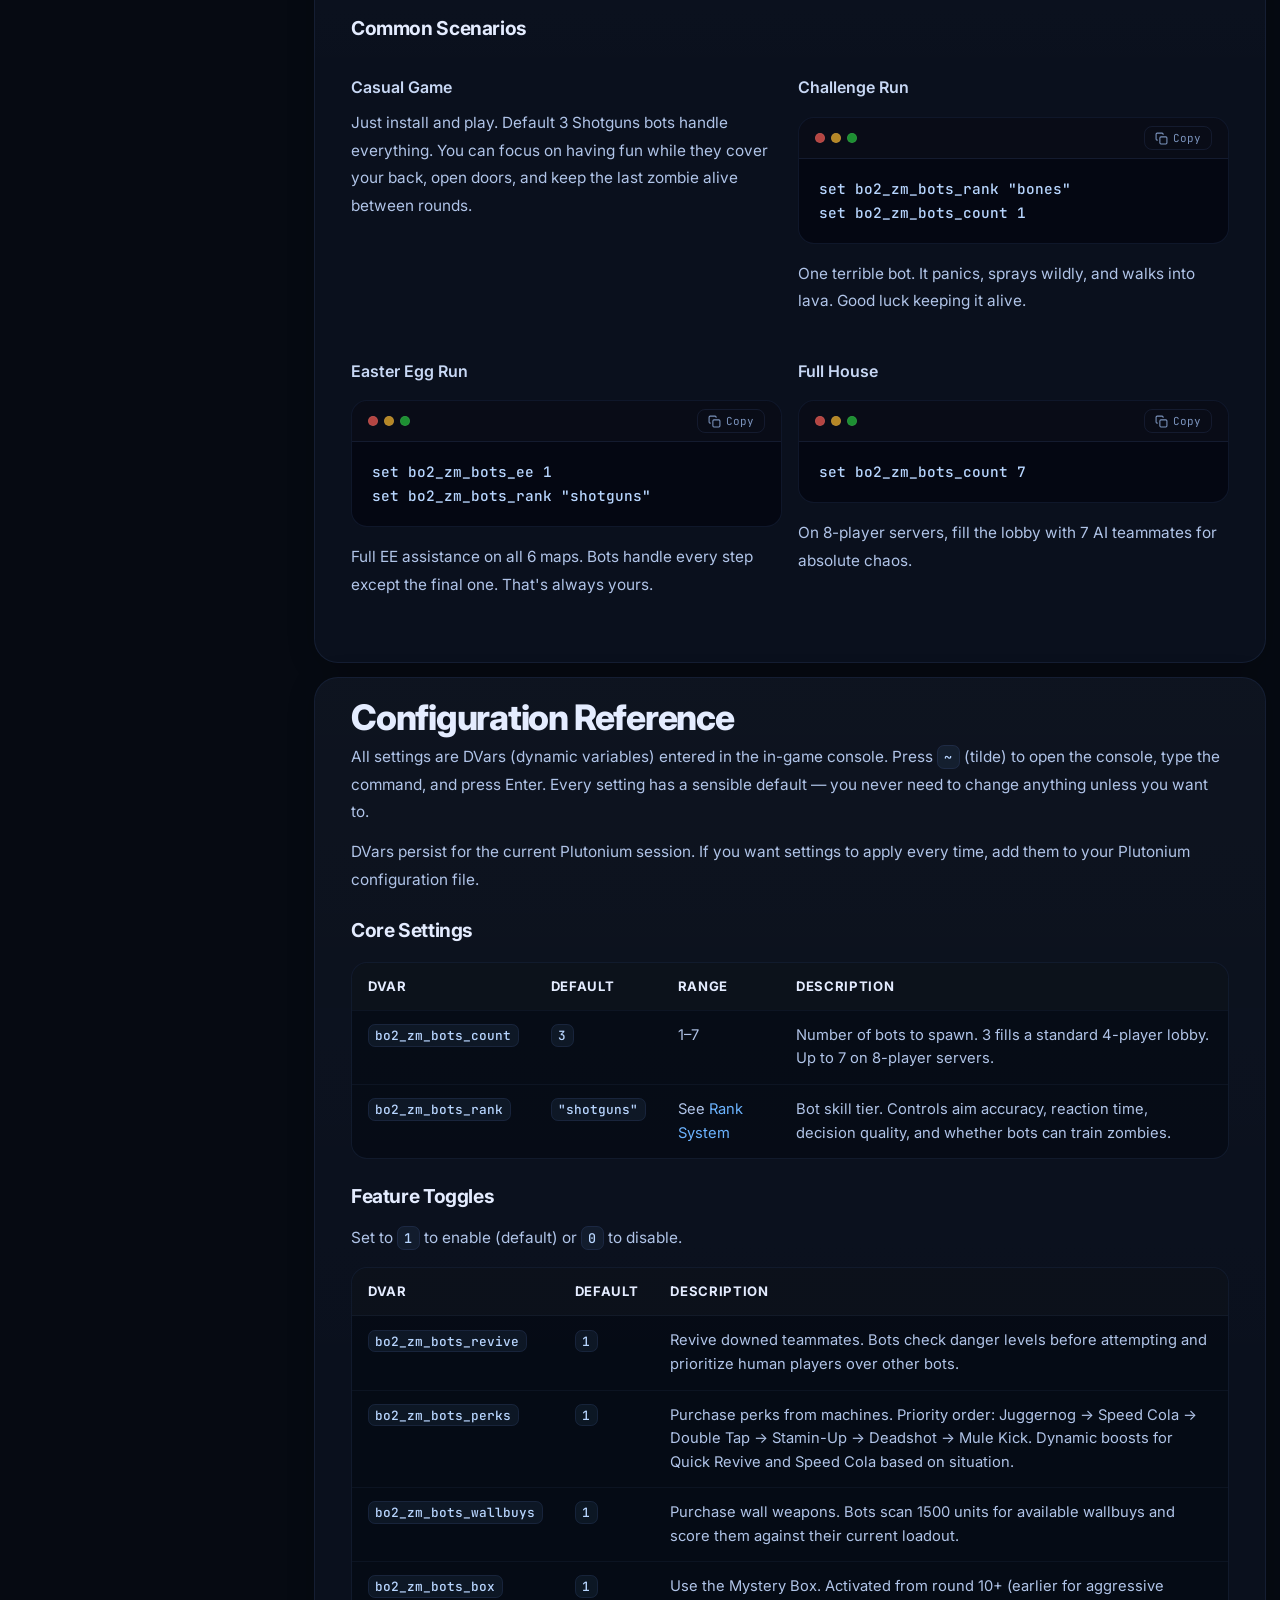
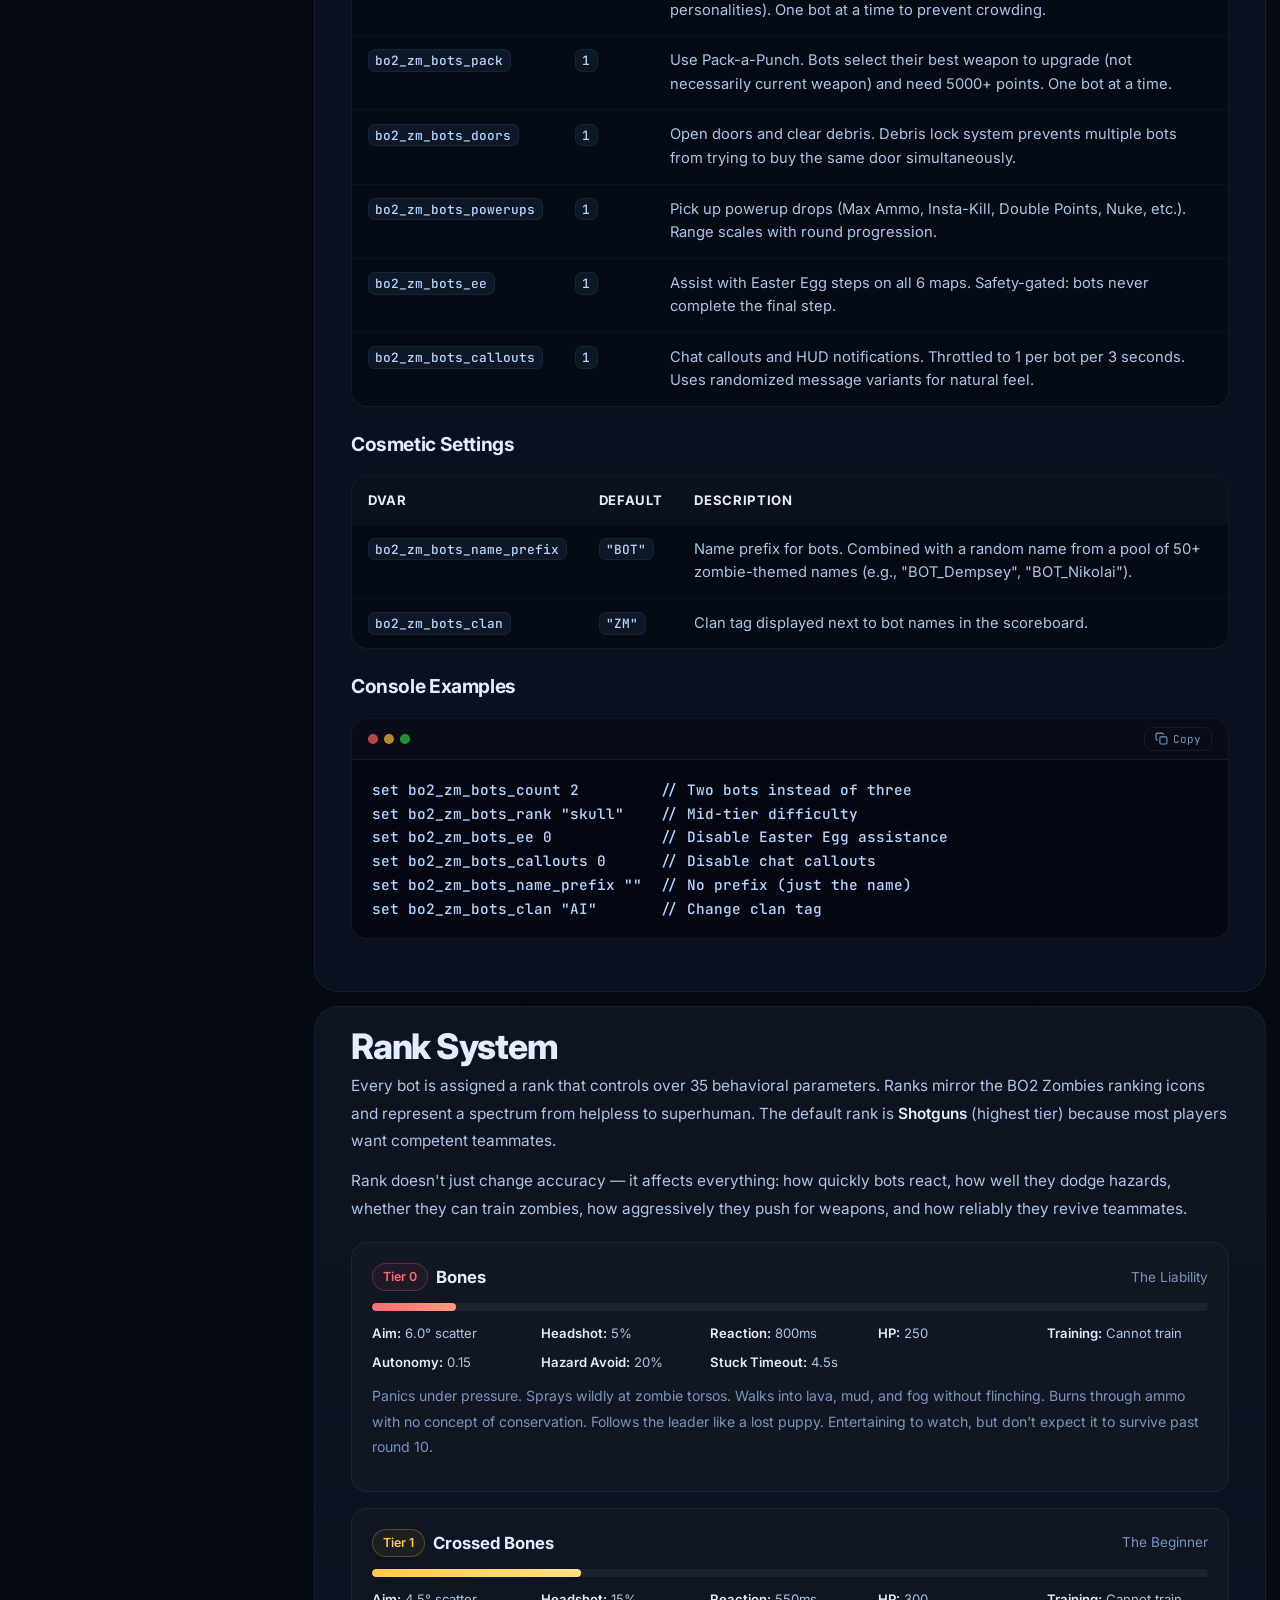
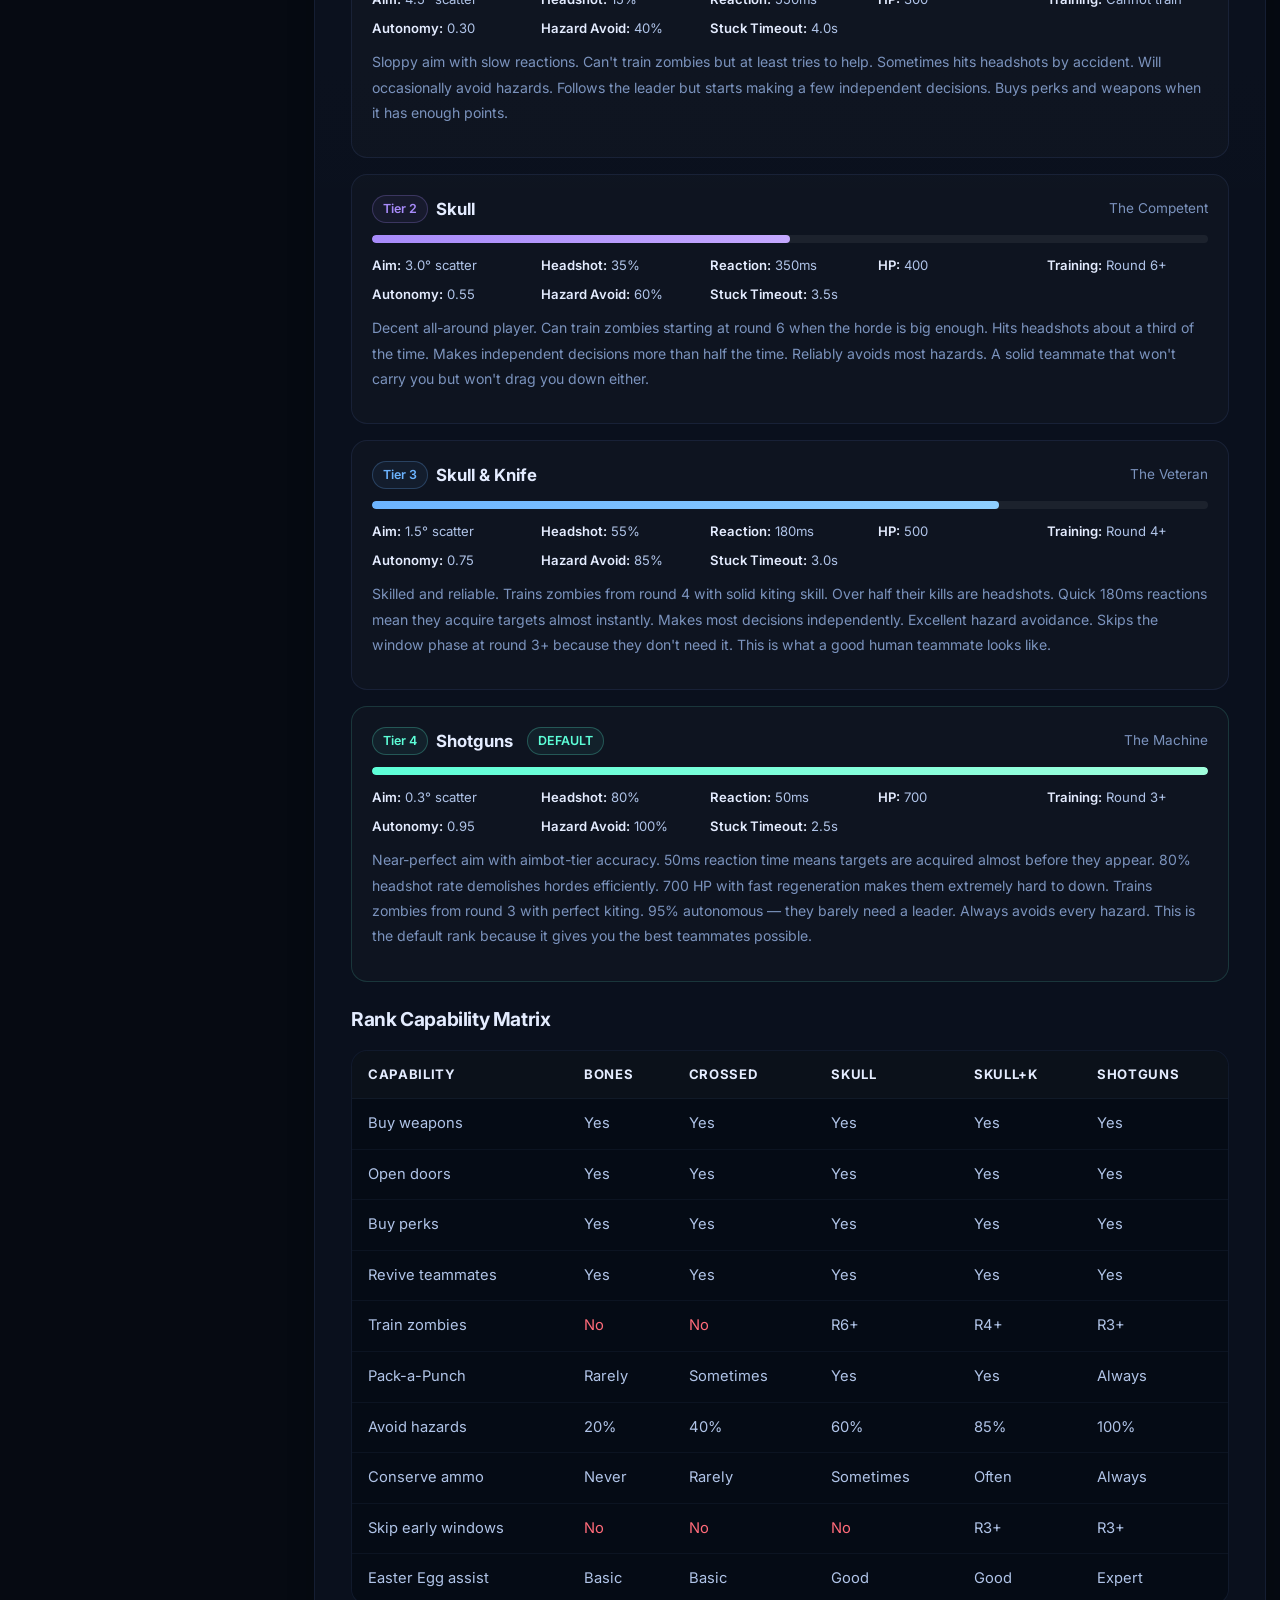
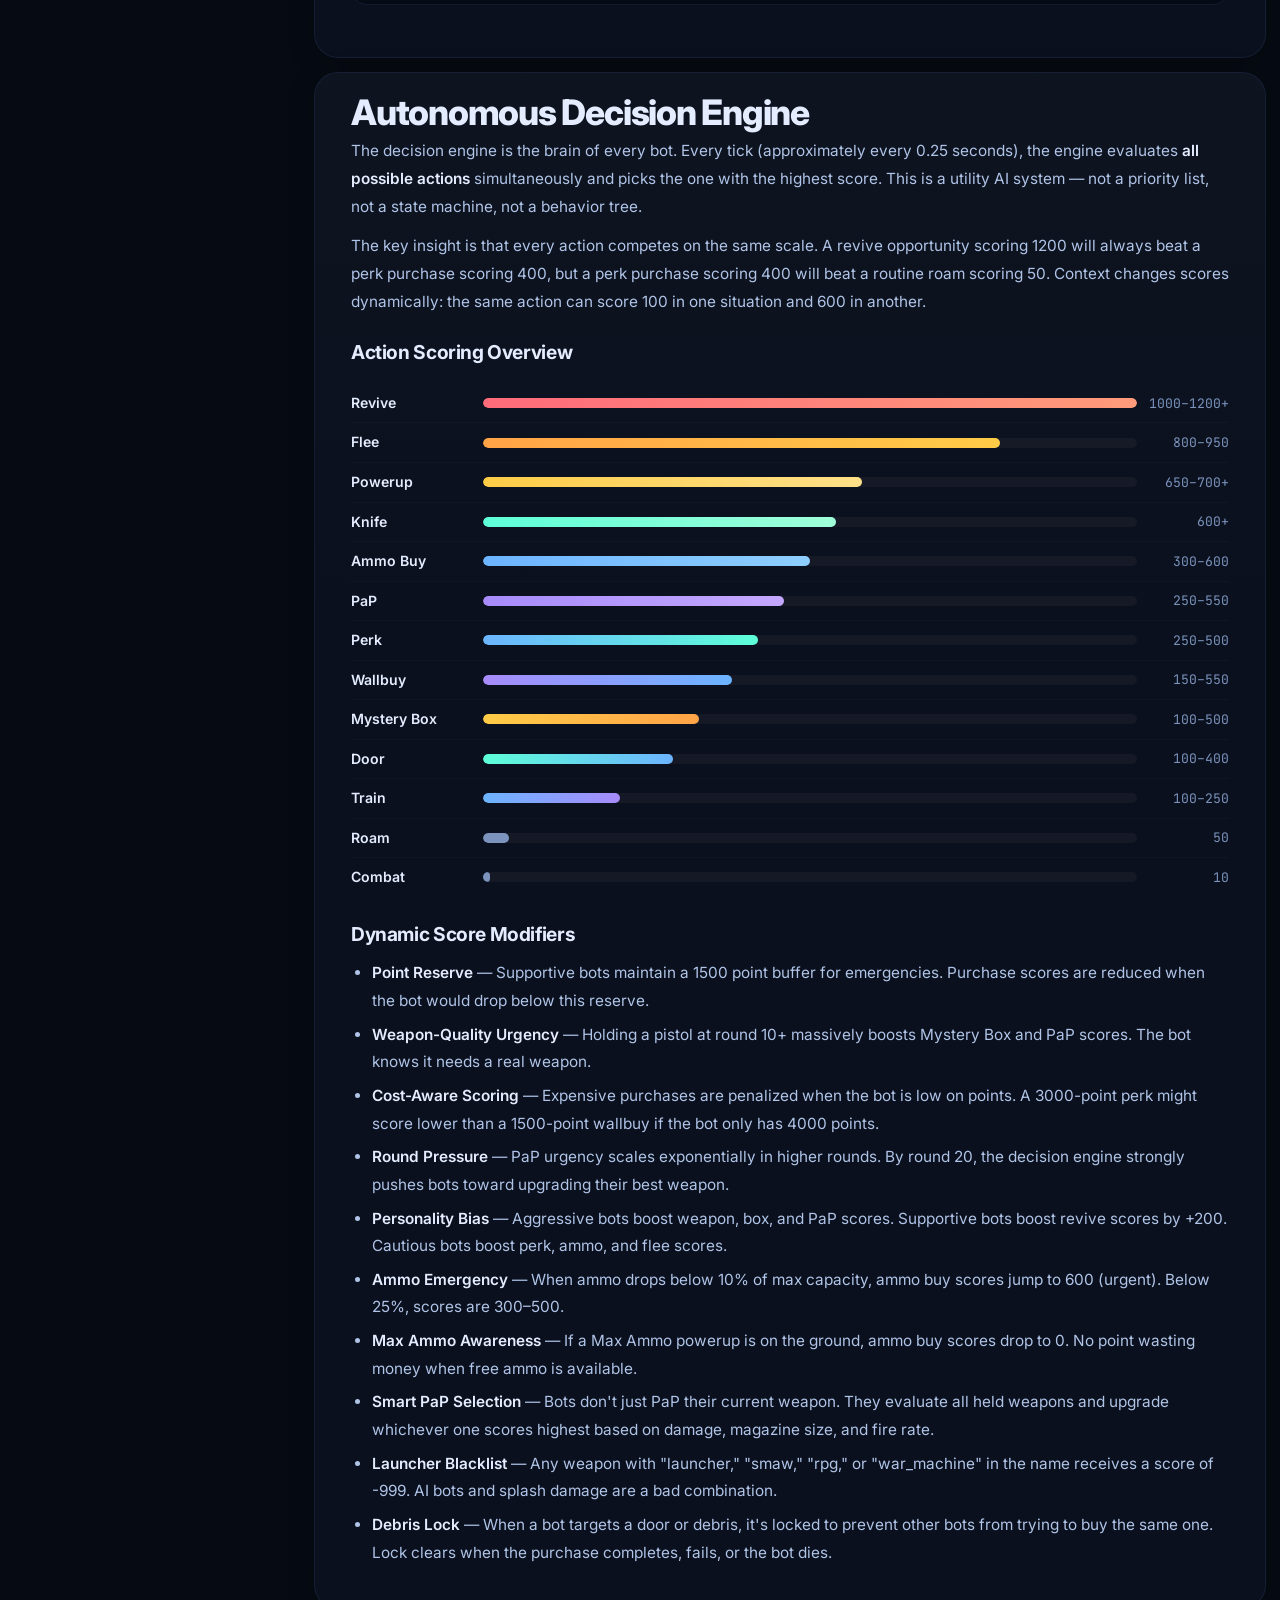
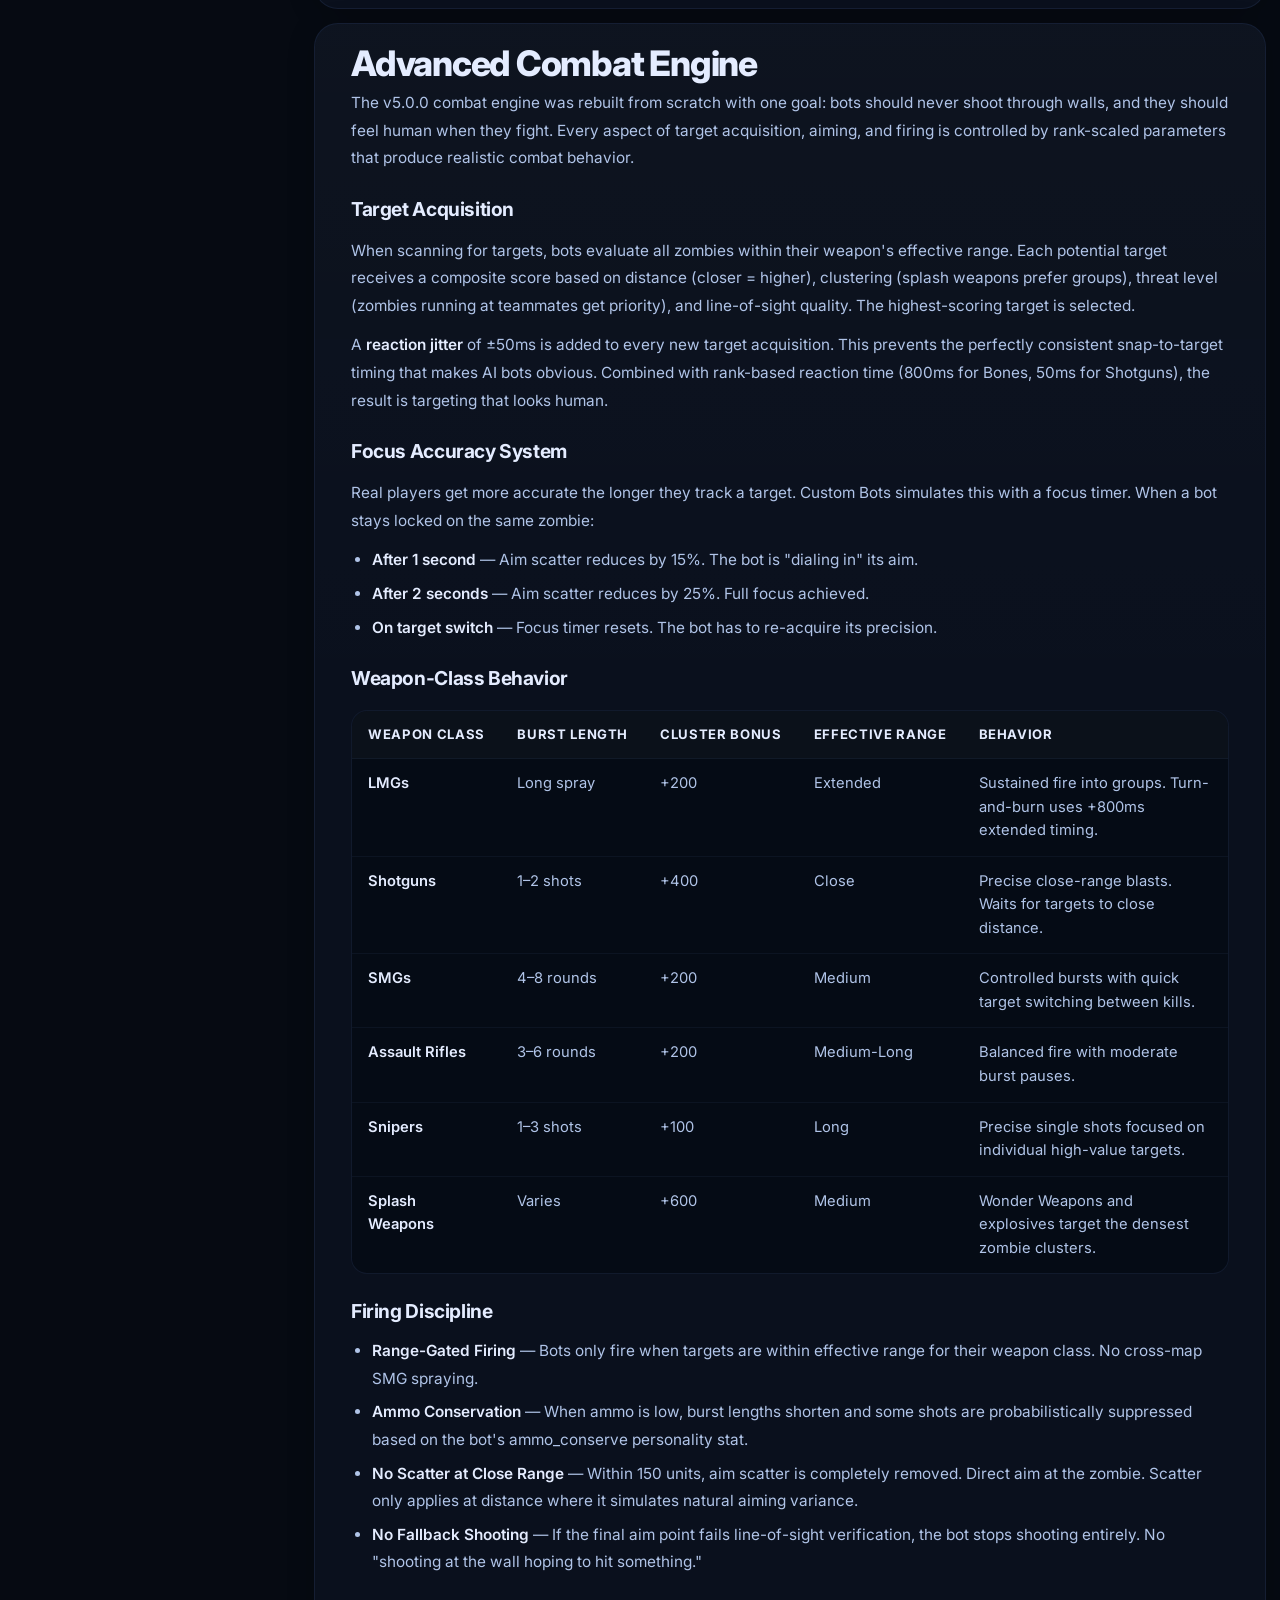
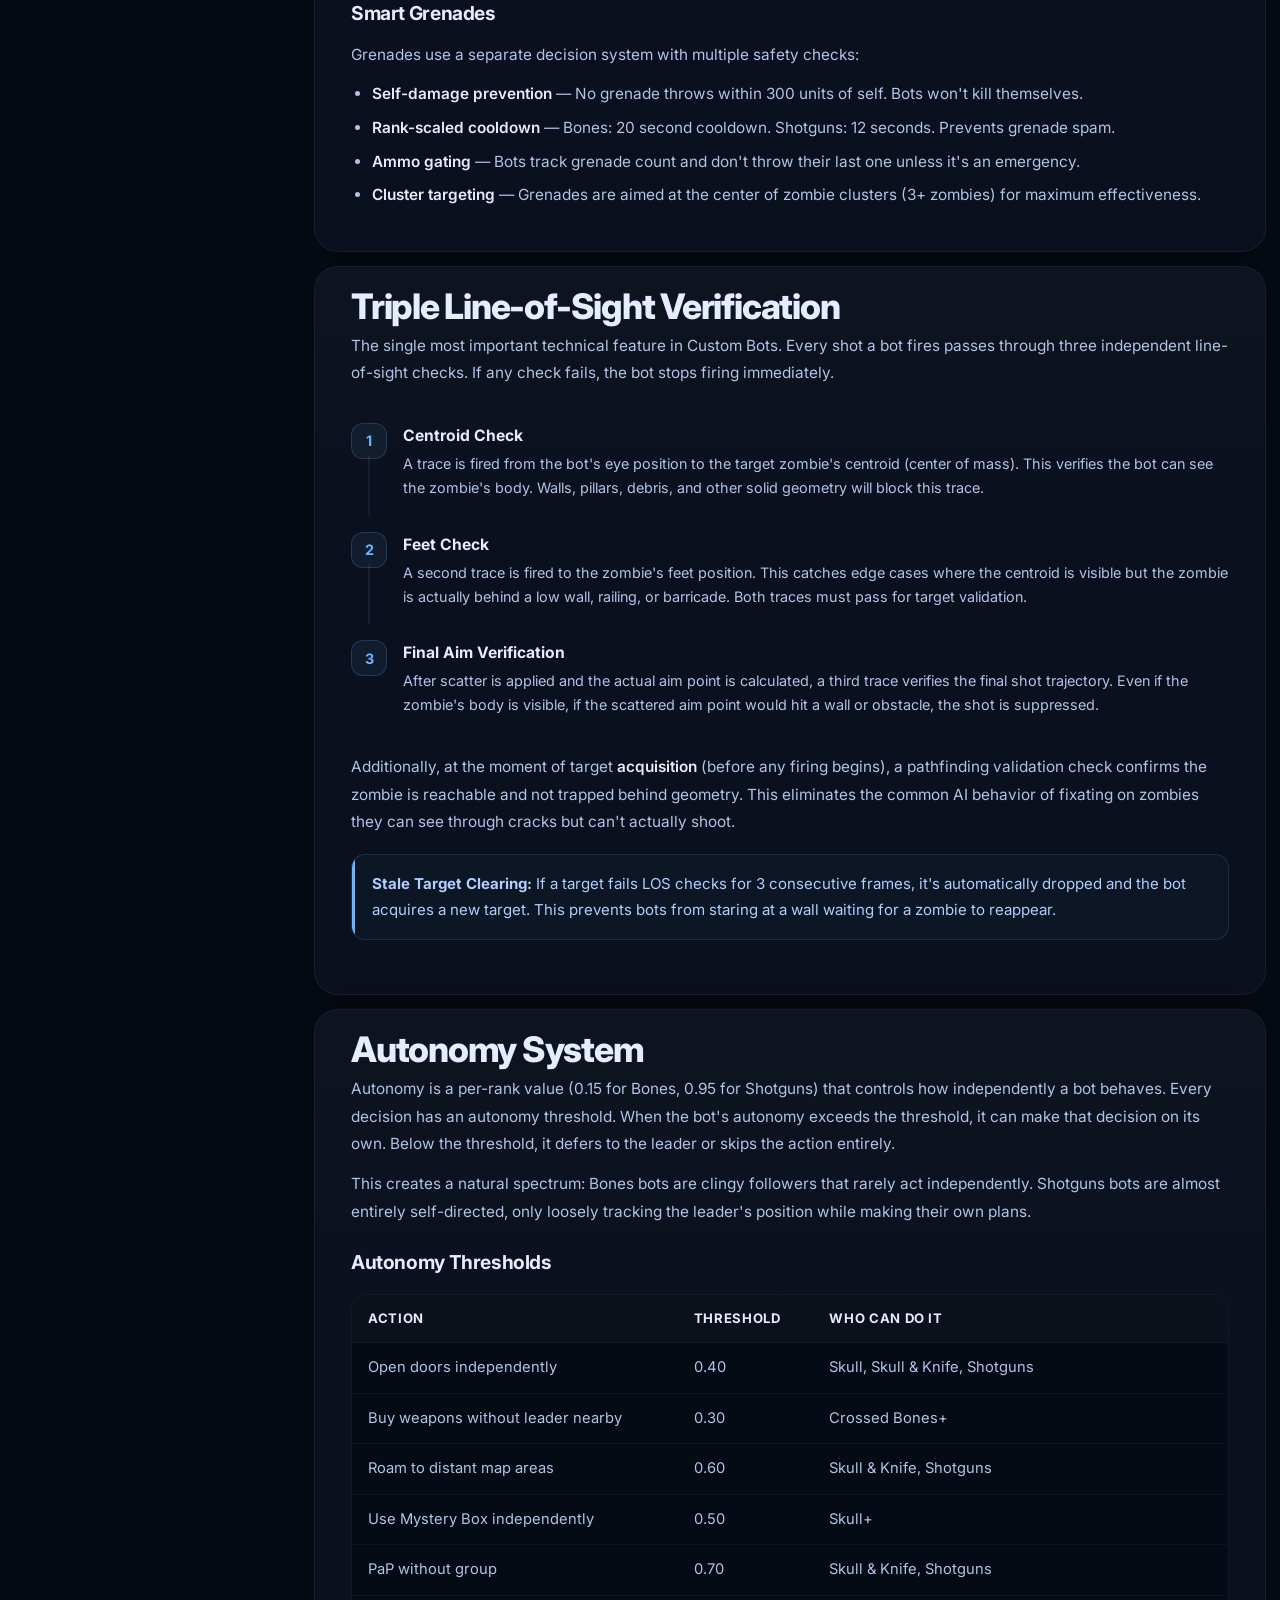
==== commit 8c7ee605: "Update index.html" ====
--- a/index.html
+++ b/index.html
@@ -4,7 +4,7 @@
 <meta charset="utf-8"/>
 <meta name="viewport" content="width=device-width,initial-scale=1"/>
 <title>Custom Bots v5.0.0 — BO2 Zombies AI</title>
-<meta name="description" content="Fully autonomous AI bots for Black Ops 2 Zombies on Plutonium T6. 11,007 lines of zombie-killing intelligence. One file. Drop it in. Play."/>
+<meta name="description" content="Fully autonomous AI bots for Black Ops 2 Zombies on Plutonium T6. 10,923 lines of zombie-killing intelligence. 5-tier rank system, 6 maps, 6 Easter Eggs. One file. Drop it in. Play."/>
 <meta name="theme-color" content="#060a12"/>
 <meta property="og:title" content="Custom Bots v5.0.0 — BO2 Zombies AI"/>
 <meta property="og:description" content="Fully autonomous AI bots for Black Ops 2 Zombies on Plutonium T6. 5-tier rank system, 6 maps, 6 Easter Eggs. One file install."/>
@@ -19,7 +19,7 @@
   --surface:rgba(12,18,32,0.78);--surface2:rgba(16,24,44,0.92);
   --border:rgba(120,160,255,0.10);--border2:rgba(120,160,255,0.22);--border3:rgba(120,160,255,0.38);
   --text:#e4ecff;--text2:#b0c4e8;--text3:#7b93bd;
-  --accent:#6cb4ff;--accent2:#5dffd8;--accent3:#a78bfa;--gold:#ffcc47;--red:#ff6b7a;
+  --accent:#6cb4ff;--accent2:#5dffd8;--accent3:#a78bfa;--gold:#ffcc47;--red:#ff6b7a;--orange:#ffa347;
   --glow-accent:rgba(108,180,255,0.12);--glow-green:rgba(93,255,216,0.08);--glow-purple:rgba(167,139,250,0.06);
   --font:'Inter',system-ui,-apple-system,sans-serif;
   --mono:'JetBrains Mono',ui-monospace,SFMono-Regular,monospace;
@@ -46,25 +46,21 @@
 
 .shell{position:relative;z-index:1;width:min(calc(100% - 28px),var(--max));margin:0 auto;padding:20px 0 100px}
 
-/* ═══ HERO ═══ */
 .hero{position:relative;overflow:hidden;border-radius:28px;border:1px solid var(--border);background:var(--surface2);padding:56px 48px 48px;margin-bottom:24px;box-shadow:0 32px 100px rgba(0,0,0,0.5),inset 0 1px 0 rgba(255,255,255,0.04)}
 .hero::before{content:"";position:absolute;inset:-2px;border-radius:30px;background:linear-gradient(135deg,rgba(108,180,255,0.15),transparent 40%,transparent 60%,rgba(93,255,216,0.10));z-index:-1;opacity:0;transition:opacity .5s;pointer-events:none}
 .hero:hover::before{opacity:1}
-.hero-noise{position:absolute;inset:0;border-radius:28px;opacity:0.03;background-image:url("data:image/svg+xml,%3Csvg viewBox='0 0 256 256' xmlns='http://www.w3.org/2000/svg'%3E%3Cfilter id='n'%3E%3CfeTurbulence type='fractalNoise' baseFrequency='0.9' numOctaves='4' stitchTiles='stitch'/%3E%3C/filter%3E%3Crect width='100%25' height='100%25' filter='url(%23n)'/%3E%3C/svg%3E");pointer-events:none}
-.hero-orb{position:absolute;border-radius:50%;filter:blur(60px);pointer-events:none;animation:float 12s ease-in-out infinite alternate}
-.hero-orb.a{width:400px;height:400px;right:-10%;top:-30%;background:radial-gradient(circle,rgba(108,180,255,0.18),transparent 70%)}
-.hero-orb.b{width:320px;height:320px;left:-5%;bottom:-25%;background:radial-gradient(circle,rgba(93,255,216,0.12),transparent 70%);animation-delay:-4s}
-.hero-orb.c{width:240px;height:240px;right:20%;bottom:10%;background:radial-gradient(circle,rgba(167,139,250,0.10),transparent 70%);animation-delay:-8s}
-@keyframes float{0%{transform:translate(0,0) scale(1)}50%{transform:translate(15px,-20px) scale(1.08)}100%{transform:translate(-10px,15px) scale(0.95)}}
-
-.hero-grid{display:grid;grid-template-columns:1.55fr 1fr;gap:36px;align-items:end;position:relative;z-index:2}
-.hero-badges{display:flex;flex-wrap:wrap;gap:8px;margin-bottom:20px}
-.badge{display:inline-flex;align-items:center;gap:7px;padding:7px 14px;border-radius:999px;background:rgba(255,255,255,0.04);border:1px solid var(--border);font-size:11.5px;font-weight:600;letter-spacing:.08em;text-transform:uppercase;color:var(--text3);backdrop-filter:blur(8px);transition:border-color .25s,background .25s}
-.badge:hover{border-color:var(--border2);background:rgba(255,255,255,0.07)}
-.badge .pulse{width:6px;height:6px;border-radius:50%;background:var(--accent2);box-shadow:0 0 8px var(--accent2);animation:pulse 2.5s ease-in-out infinite}
-@keyframes pulse{0%,100%{opacity:1;transform:scale(1)}50%{opacity:.5;transform:scale(0.8)}}
-
-.hero h1{font-size:clamp(3rem,6vw,5.6rem);line-height:.88;letter-spacing:-.055em;font-weight:900;background:linear-gradient(135deg,#fff 0%,var(--accent) 50%,var(--accent2) 100%);-webkit-background-clip:text;-webkit-text-fill-color:transparent;background-clip:text;max-width:11ch;filter:drop-shadow(0 4px 30px rgba(108,180,255,0.15))}
+.hero-noise{position:absolute;inset:0;opacity:.03;background:url("data:image/svg+xml,%3Csvg viewBox='0 0 256 256' xmlns='http://www.w3.org/2000/svg'%3E%3Cfilter id='n'%3E%3CfeTurbulence type='fractalNoise' baseFrequency='.85' numOctaves='4' stitchTiles='stitch'/%3E%3C/filter%3E%3Crect width='100%25' height='100%25' filter='url(%23n)'/%3E%3C/svg%3E");pointer-events:none}
+.hero-orb{position:absolute;border-radius:50%;filter:blur(80px);pointer-events:none;animation:float 8s ease-in-out infinite}
+.hero-orb.a{width:350px;height:350px;background:rgba(108,180,255,0.10);top:-120px;left:-80px;animation-delay:0s}
+.hero-orb.b{width:280px;height:280px;background:rgba(93,255,216,0.07);bottom:-100px;right:-60px;animation-delay:-3s}
+.hero-orb.c{width:220px;height:220px;background:rgba(167,139,250,0.06);top:40%;left:60%;animation-delay:-5s}
+@keyframes float{0%,100%{transform:translateY(0) scale(1)}50%{transform:translateY(-20px) scale(1.05)}}
+.hero-grid{display:grid;grid-template-columns:1fr 1fr;gap:36px;align-items:center;position:relative;z-index:1}
+.hero-badges{display:flex;flex-wrap:wrap;gap:8px;margin-bottom:16px}
+.badge{display:inline-flex;align-items:center;gap:6px;padding:5px 14px;border-radius:100px;border:1px solid var(--border);background:rgba(255,255,255,0.03);color:var(--text2);font-size:.82rem;font-weight:600;letter-spacing:.02em;backdrop-filter:blur(8px)}
+.pulse{width:6px;height:6px;border-radius:50%;background:var(--accent2);box-shadow:0 0 8px var(--accent2);animation:pulse-anim 2s ease-in-out infinite}
+@keyframes pulse-anim{0%,100%{opacity:1;transform:scale(1)}50%{opacity:.5;transform:scale(0.8)}}
+.hero h1{font-size:clamp(3rem,5.5vw,4.8rem);font-weight:900;letter-spacing:-.05em;line-height:.95;background:linear-gradient(135deg,#fff 0%,#c0d8ff 40%,var(--accent) 80%);-webkit-background-clip:text;-webkit-text-fill-color:transparent;background-clip:text}
 .hero-sub{max-width:580px;color:var(--text2);font-size:clamp(1rem,1.35vw,1.1rem);line-height:1.8;margin-top:18px}
 .hero-actions{display:flex;flex-wrap:wrap;gap:10px;margin-top:28px}
 
@@ -86,7 +82,6 @@
 .stat-val{font-size:clamp(1.3rem,2.2vw,1.8rem);font-weight:800;letter-spacing:-.035em;line-height:1;position:relative;z-index:1}
 .stat-val .counter{display:inline-block}
 
-/* ═══ LAYOUT ═══ */
 .mobile-nav{display:none;margin-bottom:16px}
 .mobile-nav select{width:100%;height:48px;border-radius:14px;background:var(--surface);border:1px solid var(--border);color:var(--text);padding:0 16px;font:inherit;font-size:.95rem;appearance:none;background-image:url("data:image/svg+xml,%3Csvg xmlns='http://www.w3.org/2000/svg' width='16' height='16' fill='%237b93bd'%3E%3Cpath d='M4 6l4 4 4-4'/%3E%3C/svg%3E");background-repeat:no-repeat;background-position:right 14px center}
 
@@ -110,20 +105,21 @@
 .toc-link .toc-dot{width:4px;height:4px;border-radius:50%;background:var(--text3);flex-shrink:0;transition:background .2s}
 .toc-link.active .toc-dot{background:var(--accent);box-shadow:0 0 6px var(--accent)}
 
+.toc-sep{height:1px;background:var(--border);margin:8px 12px}
+
 .main{min-width:0}
 .stack{display:flex;flex-direction:column;gap:14px}
 
-/* ═══ SECTIONS ═══ */
-.card{border-radius:24px;background:var(--surface);border:1px solid var(--border);padding:36px;box-shadow:0 4px 28px rgba(0,0,0,0.2);position:relative;overflow:hidden;transition:border-color .35s,box-shadow .35s}
+.card{border-radius:24px;background:var(--surface);border:1px solid var(--border);padding:20px 36px 36px;box-shadow:0 4px 28px rgba(0,0,0,0.2);position:relative;overflow:hidden;transition:border-color .35s,box-shadow .35s}
 .card::before{content:"";position:absolute;inset:0;background:linear-gradient(180deg,rgba(255,255,255,0.015),transparent 40%);pointer-events:none}
 .card:hover{border-color:var(--border2);box-shadow:0 8px 40px rgba(0,0,0,0.28)}
 .card-glow{position:absolute;width:250px;height:250px;border-radius:50%;filter:blur(80px);opacity:0;transition:opacity .5s;pointer-events:none;z-index:0}
 .card:hover .card-glow{opacity:1}
-.card>*{position:relative;z-index:1}
+.card>*:not(.card-glow){position:relative;z-index:1}
 
 .card h2{font-size:clamp(1.55rem,2.8vw,2.2rem);font-weight:800;letter-spacing:-.035em;margin-bottom:6px;line-height:1.1}
-.card h3{margin-top:30px;margin-bottom:12px;font-size:clamp(1.05rem,1.5vw,1.25rem);font-weight:700;letter-spacing:-.02em;color:var(--text)}
-.card h4{margin-top:22px;margin-bottom:10px;font-size:1rem;font-weight:600;color:#c8d8f5}
+.card h3{margin-top:22px;margin-bottom:10px;font-size:clamp(1.05rem,1.5vw,1.25rem);font-weight:700;letter-spacing:-.02em;color:var(--text)}
+.card h4{margin-top:16px;margin-bottom:8px;font-size:1rem;font-weight:600;color:#c8d8f5}
 .card p,.card li{color:var(--text2);font-size:.96rem;line-height:1.8}
 .card p{margin:12px 0}
 .card p:first-of-type{margin-top:0}
@@ -131,10 +127,8 @@
 .card em{color:#c0d2f0}
 .card ul,.card ol{padding-left:1.3rem}
 .card li{margin-bottom:6px}
-
 .card hr{border:none;height:1px;background:var(--border);margin:28px 0}
 
-/* ═══ TABLES ═══ */
 .tw{overflow-x:auto;margin:16px 0;border-radius:16px;border:1px solid var(--border);background:rgba(3,6,14,0.5)}
 table{width:100%;border-collapse:collapse;min-width:580px}
 th,td{padding:13px 16px;text-align:left;border-bottom:1px solid rgba(120,160,255,0.06);vertical-align:top;font-size:.92rem}
@@ -168,29 +162,117 @@
 .callout.warn::before{background:var(--gold)}
 .callout.danger{background:rgba(255,107,122,0.04);border-color:rgba(255,107,122,0.15);color:#ffb0b8}
 .callout.danger::before{background:var(--red)}
+.callout.success{background:rgba(93,255,216,0.04);border-color:rgba(93,255,216,0.15);color:#a0ffd8}
+.callout.success::before{background:var(--accent2)}
 .callout strong{color:inherit;font-weight:700}
 
-/* ═══ FOOTER ═══ */
-.footer{margin-top:24px;text-align:center;padding:40px 28px;border-radius:24px;background:var(--surface);border:1px solid var(--border);position:relative;overflow:hidden}
+.feature-grid{display:grid;grid-template-columns:repeat(auto-fill,minmax(260px,1fr));gap:14px;margin:20px 0}
+.feature-item{padding:22px 20px;border-radius:18px;background:rgba(255,255,255,0.02);border:1px solid var(--border);transition:all .3s var(--ease);position:relative;overflow:hidden}
+.feature-item::after{content:"";position:absolute;inset:0;background:linear-gradient(135deg,rgba(108,180,255,0.03),transparent);opacity:0;transition:opacity .3s}
+.feature-item:hover{border-color:var(--border2);transform:translateY(-2px);box-shadow:0 8px 24px rgba(0,0,0,0.2)}
+.feature-item:hover::after{opacity:1}
+.feature-icon{font-size:1.6rem;margin-bottom:10px;display:block}
+.feature-title{font-size:.95rem;font-weight:700;color:var(--text);margin-bottom:6px}
+.feature-desc{font-size:.88rem;color:var(--text2);line-height:1.6}
+
+.rank-visual{display:flex;flex-direction:column;gap:16px;margin:20px 0}
+.rank-bar{padding:20px;border-radius:16px;border:1px solid var(--border);background:rgba(255,255,255,0.02);position:relative;overflow:hidden;transition:all .3s var(--ease)}
+.rank-bar:hover{border-color:var(--border2);transform:translateY(-1px)}
+.rank-header{display:flex;align-items:center;justify-content:space-between;margin-bottom:12px}
+.rank-name{font-weight:700;font-size:1.05rem;display:flex;align-items:center;gap:8px}
+.rank-tier{font-size:.78rem;font-weight:600;padding:3px 10px;border-radius:100px;border:1px solid;display:inline-flex}
+.rank-meter{height:8px;border-radius:4px;background:rgba(255,255,255,0.06);overflow:hidden}
+.rank-fill{height:100%;border-radius:4px;transition:width 1.5s var(--ease)}
+.rank-stats{display:grid;grid-template-columns:repeat(auto-fill,minmax(140px,1fr));gap:8px;margin-top:12px}
+.rank-stat{font-size:.82rem;color:var(--text2)}
+.rank-stat strong{color:var(--text);font-weight:600}
+
+.flow-steps{display:flex;flex-direction:column;gap:0;margin:20px 0}
+.flow-step{display:flex;gap:16px;position:relative;padding:16px 0}
+.flow-step:not(:last-child)::before{content:"";position:absolute;left:17px;top:48px;bottom:0;width:2px;background:var(--border)}
+.flow-num{width:36px;height:36px;border-radius:12px;background:rgba(108,180,255,0.08);border:1px solid rgba(108,180,255,0.20);display:flex;align-items:center;justify-content:center;font-weight:700;font-size:.9rem;color:var(--accent);flex-shrink:0;position:relative;z-index:1}
+.flow-content{flex:1}
+.flow-content h4{margin:0 0 4px;font-size:.98rem;font-weight:700;color:var(--text)}
+.flow-content p{margin:0;font-size:.9rem;color:var(--text2);line-height:1.65}
+
+.map-cards{display:grid;grid-template-columns:repeat(auto-fill,minmax(340px,1fr));gap:14px;margin:20px 0}
+.map-card{padding:24px;border-radius:18px;border:1px solid var(--border);background:rgba(255,255,255,0.015);transition:all .3s var(--ease);position:relative;overflow:hidden}
+.map-card::before{content:"";position:absolute;top:0;left:0;right:0;height:3px;border-radius:3px 3px 0 0}
+.map-card:hover{border-color:var(--border2);transform:translateY(-2px);box-shadow:0 8px 32px rgba(0,0,0,0.25)}
+.map-card.transit::before{background:linear-gradient(90deg,#ff6b7a,#ffa347)}
+.map-card.nuketown::before{background:linear-gradient(90deg,#5dffd8,#6cb4ff)}
+.map-card.dierise::before{background:linear-gradient(90deg,#a78bfa,#ff6b7a)}
+.map-card.mob::before{background:linear-gradient(90deg,#ffcc47,#ffa347)}
+.map-card.buried::before{background:linear-gradient(90deg,#6cb4ff,#a78bfa)}
+.map-card.origins::before{background:linear-gradient(90deg,#5dffd8,#ffcc47)}
+.map-card h4{margin:0 0 10px;font-size:1.1rem;font-weight:700;color:var(--text)}
+.map-card p{margin:0 0 8px;font-size:.9rem;color:var(--text2);line-height:1.6}
+.map-card ul{padding-left:1.1rem;margin:0}
+.map-card li{font-size:.88rem;color:var(--text2);margin-bottom:4px;line-height:1.5}
+
+.score-table{margin:16px 0}
+.score-row{display:flex;align-items:center;gap:12px;padding:8px 0;border-bottom:1px solid rgba(120,160,255,0.04)}
+.score-row:last-child{border-bottom:0}
+.score-label{width:120px;font-size:.88rem;font-weight:600;color:var(--text);flex-shrink:0}
+.score-bar-wrap{flex:1;height:10px;border-radius:5px;background:rgba(255,255,255,0.04);overflow:hidden}
+.score-bar-fill{height:100%;border-radius:5px}
+.score-val{width:80px;font-size:.82rem;color:var(--text3);text-align:right;flex-shrink:0;font-family:var(--mono)}
+
+.compare-grid{display:grid;grid-template-columns:1fr 1fr;gap:16px;margin:20px 0}
+.compare-col{padding:24px;border-radius:16px;border:1px solid var(--border);background:rgba(255,255,255,0.015)}
+.compare-col h4{margin:0 0 12px;font-size:1rem;font-weight:700;text-align:center}
+.compare-col.before h4{color:var(--red)}
+.compare-col.after h4{color:var(--accent2)}
+.compare-col ul{padding-left:1.1rem;margin:0}
+.compare-col li{font-size:.88rem;color:var(--text2);margin-bottom:6px;line-height:1.5}
+
+.accordion{margin:16px 0}
+.acc-item{border:1px solid var(--border);border-radius:14px;margin-bottom:8px;overflow:hidden;transition:border-color .2s}
+.acc-item:hover{border-color:var(--border2)}
+.acc-trigger{width:100%;padding:16px 20px;background:rgba(255,255,255,0.02);border:none;color:var(--text);font:inherit;font-size:.96rem;font-weight:600;text-align:left;cursor:pointer;display:flex;align-items:center;justify-content:space-between;transition:background .2s}
+.acc-trigger:hover{background:rgba(255,255,255,0.04)}
+.acc-trigger::after{content:"+";font-size:1.2rem;color:var(--text3);transition:transform .2s}
+.acc-item.open .acc-trigger::after{content:"-";transform:rotate(180deg)}
+.acc-body{max-height:0;overflow:hidden;transition:max-height .35s var(--ease)}
+.acc-item.open .acc-body{max-height:600px}
+.acc-inner{padding:0 20px 16px;color:var(--text2);font-size:.93rem;line-height:1.75}
+
+.tag{display:inline-flex;align-items:center;padding:3px 10px;border-radius:100px;font-size:.78rem;font-weight:600;border:1px solid}
+.tag.blue{color:var(--accent);border-color:rgba(108,180,255,0.25);background:rgba(108,180,255,0.06)}
+.tag.green{color:var(--accent2);border-color:rgba(93,255,216,0.25);background:rgba(93,255,216,0.06)}
+.tag.purple{color:var(--accent3);border-color:rgba(167,139,250,0.25);background:rgba(167,139,250,0.06)}
+.tag.gold{color:var(--gold);border-color:rgba(255,204,71,0.25);background:rgba(255,204,71,0.06)}
+.tag.red{color:var(--red);border-color:rgba(255,107,122,0.25);background:rgba(255,107,122,0.06)}
+
+.footer{margin-top:24px;text-align:center;padding:48px 28px;border-radius:24px;background:var(--surface);border:1px solid var(--border);position:relative;overflow:hidden}
 .footer::before{content:"";position:absolute;inset:0;background:radial-gradient(ellipse at 50% 0%,rgba(108,180,255,0.06),transparent 60%);pointer-events:none}
-.footer-title{font-size:1.2rem;font-weight:800;letter-spacing:-.02em;background:linear-gradient(135deg,var(--text),var(--accent));-webkit-background-clip:text;-webkit-text-fill-color:transparent;background-clip:text;margin-bottom:6px;position:relative;z-index:1}
+.footer-title{font-size:1.3rem;font-weight:800;letter-spacing:-.02em;background:linear-gradient(135deg,var(--text),var(--accent));-webkit-background-clip:text;-webkit-text-fill-color:transparent;background-clip:text;margin-bottom:6px;position:relative;z-index:1}
 .footer-sub{font-size:.9rem;color:var(--text3);position:relative;z-index:1}
 .footer-line{display:flex;align-items:center;justify-content:center;gap:16px;margin-top:6px;position:relative;z-index:1}
 .footer-line .sep{width:4px;height:4px;border-radius:50%;background:var(--text3);opacity:.5}
-
-/* ═══ BACK TO TOP ═══ */
+.footer-tagline{margin-top:14px;font-size:1rem;font-weight:700;background:linear-gradient(90deg,var(--accent),var(--accent2));-webkit-background-clip:text;-webkit-text-fill-color:transparent;background-clip:text;position:relative;z-index:1}
+
 .btt{position:fixed;right:20px;bottom:20px;width:50px;height:50px;border-radius:15px;border:1px solid var(--border);background:rgba(6,10,18,0.92);color:var(--text);display:flex;align-items:center;justify-content:center;font-size:1.1rem;backdrop-filter:blur(16px);box-shadow:0 4px 24px rgba(0,0,0,0.3);opacity:0;transform:translateY(12px);pointer-events:none;transition:all .3s var(--ease);z-index:50;cursor:pointer;text-decoration:none}
 .btt.show{opacity:1;transform:translateY(0);pointer-events:auto}
 .btt:hover{border-color:var(--border2);background:rgba(108,180,255,0.08);color:var(--text)}
 
-/* ═══ ANIMATIONS ═══ */
+.dev-progress{border-radius:20px;background:var(--surface);border:1px solid var(--border);padding:22px 28px;margin-bottom:24px;position:relative;overflow:hidden}
+.dev-progress::before{content:"";position:absolute;inset:0;background:linear-gradient(180deg,rgba(255,255,255,0.015),transparent 40%);pointer-events:none}
+.dev-progress-head{display:flex;align-items:center;justify-content:space-between;margin-bottom:12px;position:relative;z-index:1}
+.dev-progress-label{font-size:1.1rem;font-weight:800;color:var(--text);letter-spacing:.04em;text-transform:uppercase;display:flex;align-items:center;gap:10px}
+.dev-progress-pct{font-size:1.3rem;font-weight:800;color:var(--accent);font-family:var(--mono);letter-spacing:.02em}
+.dev-progress-track{position:relative;height:10px;border-radius:100px;background:rgba(255,255,255,0.04);border:1px solid rgba(120,160,255,0.08);overflow:hidden;z-index:1}
+.dev-progress-fill{height:100%;border-radius:100px;background:linear-gradient(90deg,var(--accent),var(--accent2),var(--accent3));position:relative;width:0%;transition:width 1.8s cubic-bezier(.22,1,.36,1)}
+.dev-progress-fill::after{content:"";position:absolute;inset:0;background:linear-gradient(90deg,transparent 40%,rgba(255,255,255,0.25) 50%,transparent 60%);animation:progressShimmer 2.5s infinite linear}
+.dev-progress-glow{position:absolute;right:-4px;top:50%;transform:translateY(-50%);width:18px;height:18px;border-radius:50%;background:var(--accent2);filter:blur(6px);opacity:.7;animation:progressPulse 2s infinite ease-in-out}
+@keyframes progressShimmer{0%{transform:translateX(-200%)}100%{transform:translateX(200%)}}
+@keyframes progressPulse{0%,100%{opacity:.5;transform:translateY(-50%) scale(.8)}50%{opacity:1;transform:translateY(-50%) scale(1.2)}}
 .reveal{opacity:0;transform:translateY(20px);transition:opacity .55s var(--ease),transform .55s var(--ease)}
 .reveal.vis{opacity:1;transform:translateY(0)}
 .reveal.d1{transition-delay:.06s}
 .reveal.d2{transition-delay:.12s}
 .reveal.d3{transition-delay:.18s}
 
-/* ═══ CMD PALETTE ═══ */
 .cmd-overlay{position:fixed;inset:0;background:rgba(3,5,10,0.7);backdrop-filter:blur(8px);z-index:200;opacity:0;pointer-events:none;transition:opacity .2s;display:flex;align-items:flex-start;justify-content:center;padding-top:min(20vh,180px)}
 .cmd-overlay.open{opacity:1;pointer-events:auto}
 .cmd-box{width:min(560px,90vw);background:var(--surface2);border:1px solid var(--border2);border-radius:20px;box-shadow:0 32px 100px rgba(0,0,0,0.6);overflow:hidden;transform:scale(0.96) translateY(-8px);transition:transform .25s var(--ease);max-height:60vh;display:flex;flex-direction:column}
@@ -202,7 +284,8 @@
 .cmd-item:hover,.cmd-item.sel{background:rgba(108,180,255,0.08);color:var(--text)}
 .cmd-item .cmd-hint{float:right;font-size:.8rem;color:var(--text3)}
 
-/* ═══ RESPONSIVE ═══ */
+.two-col{display:grid;grid-template-columns:1fr 1fr;gap:16px;margin:16px 0}
+
 @media(max-width:1180px){
   .layout{grid-template-columns:1fr}
   .sidebar{display:none}
@@ -212,7 +295,10 @@
   .hero{padding:32px 24px;border-radius:22px}
   .hero-grid{grid-template-columns:1fr}
   .stats-grid{grid-template-columns:repeat(2,1fr)}
-  .card{padding:24px;border-radius:20px}
+  .card{padding:16px 24px 24px;border-radius:20px}
+  .compare-grid{grid-template-columns:1fr}
+  .map-cards{grid-template-columns:1fr}
+  .two-col{grid-template-columns:1fr}
 }
 @media(max-width:560px){
   .shell{width:min(calc(100% - 12px),var(--max));padding-top:10px}
@@ -220,7 +306,8 @@
   .btn{width:100%}
   table{min-width:480px}
   .hero h1{font-size:2.6rem}
-  .card{padding:20px}
+  .card{padding:14px 20px 20px}
+  .feature-grid{grid-template-columns:1fr}
 }
 @media print{
   .progress-bar,.sidebar,.btt,.mobile-nav,.canvas-bg,.ambient,.cmd-overlay,.hero-orb,.hero-noise{display:none!important}
@@ -239,7 +326,6 @@
 
 <div class="shell">
 
-<!-- ═════════════════════ HERO ═════════════════════ -->
 <header class="hero" id="top">
   <div class="hero-noise"></div>
   <div class="hero-orb a"></div>
@@ -260,34 +346,52 @@
         <a class="btn" href="#installation"><svg viewBox="0 0 24 24" fill="none" stroke="currentColor" stroke-width="2"><path d="M21 15v4a2 2 0 01-2 2H5a2 2 0 01-2-2v-4M7 10l5 5 5-5M12 15V3"/></svg>Install</a>
         <a class="btn" href="#rank-system">Ranks</a>
         <a class="btn" href="#easter-egg-support">Easter Eggs</a>
+        <a class="btn" href="#whats-new">What's New</a>
       </div>
     </div>
     <div class="stats-grid">
-      <div class="stat"><div class="stat-label">Lines of Code</div><div class="stat-val"><span class="counter" data-target="11007">0</span></div></div>
+      <div class="stat"><div class="stat-label">Lines of Code</div><div class="stat-val"><span class="counter" data-target="10923">0</span></div></div>
       <div class="stat"><div class="stat-label">Supported Maps</div><div class="stat-val">All 6</div></div>
       <div class="stat"><div class="stat-label">Easter Eggs</div><div class="stat-val"><span class="counter" data-target="6">0</span> / 6</div></div>
       <div class="stat"><div class="stat-label">Default Setup</div><div class="stat-val">3 Bots</div></div>
+      <div class="stat"><div class="stat-label">Rank Tiers</div><div class="stat-val"><span class="counter" data-target="5">0</span></div></div>
+      <div class="stat"><div class="stat-label">Code Sections</div><div class="stat-val"><span class="counter" data-target="44">0</span></div></div>
     </div>
   </div>
 </header>
 
-<!-- ═════════════════ MOBILE NAV ═════════════════ -->
+<div class="dev-progress reveal vis">
+  <div class="dev-progress-head">
+    <span class="dev-progress-label"><span style="font-size:1.5em">🚀</span> Development Progress</span>
+    <span class="dev-progress-pct">50%</span>
+  </div>
+  <div class="dev-progress-track">
+    <div class="dev-progress-fill" id="devFill">
+      <div class="dev-progress-glow"></div>
+    </div>
+  </div>
+</div>
+
 <div class="mobile-nav">
 <select aria-label="Jump to section" id="mobileSelect">
 <option value="">Jump to section&hellip;</option>
 <option value="#overview">Overview</option>
+<option value="#whats-new">What's New in v5.0.0</option>
+<option value="#why-custom-bots">Why Custom Bots</option>
 <option value="#installation">Installation</option>
 <option value="#quick-start">Quick Start</option>
 <option value="#configuration-reference">Configuration</option>
 <option value="#rank-system">Rank System</option>
 <option value="#autonomous-decision-engine">Decision Engine</option>
 <option value="#advanced-combat-engine">Combat Engine</option>
+<option value="#triple-los">Triple Line of Sight</option>
 <option value="#autonomy-system">Autonomy</option>
 <option value="#survivability-system">Survivability</option>
 <option value="#early-game-flow">Early Game Flow</option>
 <option value="#early-round-knife-strategy">Knife Strategy</option>
 <option value="#training-ai">Training AI</option>
 <option value="#economy-system">Economy</option>
+<option value="#weapon-scoring">Weapon Scoring</option>
 <option value="#collectibles">Collectibles</option>
 <option value="#proactive-seeking">Part Seeking</option>
 <option value="#last-zombie-save">Last Zombie Save</option>
@@ -301,15 +405,17 @@
 <option value="#map-weapon-preferences">Map Weapons</option>
 <option value="#easter-egg-support">Easter Eggs</option>
 <option value="#hazard-detection">Hazards</option>
+<option value="#smart-navigation">Navigation</option>
 <option value="#safety-and-stability">Safety</option>
+<option value="#anti-crash">Anti-Crash</option>
 <option value="#file-architecture">Architecture</option>
+<option value="#technical-deep-dive">Technical Deep Dive</option>
 <option value="#faq">FAQ</option>
 <option value="#addon-guide">Addon Guide</option>
 <option value="#credits">Credits</option>
 </select>
 </div>
 
-<!-- ═════════════════ LAYOUT ═════════════════ -->
 <div class="layout">
 
 <aside class="sidebar" aria-label="Navigation">
@@ -323,33 +429,48 @@
   </div>
   <nav class="toc" id="toc">
     <a class="toc-link" href="#overview"><span class="toc-dot"></span>Overview</a>
+    <a class="toc-link" href="#whats-new"><span class="toc-dot"></span>What's New in v5.0.0</a>
+    <a class="toc-link" href="#why-custom-bots"><span class="toc-dot"></span>Why Custom Bots</a>
+    <div class="toc-sep"></div>
     <a class="toc-link" href="#installation"><span class="toc-dot"></span>Installation</a>
     <a class="toc-link" href="#quick-start"><span class="toc-dot"></span>Quick Start</a>
     <a class="toc-link" href="#configuration-reference"><span class="toc-dot"></span>Configuration</a>
+    <div class="toc-sep"></div>
     <a class="toc-link" href="#rank-system"><span class="toc-dot"></span>Rank System</a>
     <a class="toc-link" href="#autonomous-decision-engine"><span class="toc-dot"></span>Decision Engine</a>
     <a class="toc-link" href="#advanced-combat-engine"><span class="toc-dot"></span>Combat Engine</a>
-    <a class="toc-link" href="#autonomy-system"><span class="toc-dot"></span>Autonomy</a>
+    <a class="toc-link" href="#triple-los"><span class="toc-dot"></span>Triple Line of Sight</a>
+    <a class="toc-link" href="#autonomy-system"><span class="toc-dot"></span>Autonomy System</a>
     <a class="toc-link" href="#survivability-system"><span class="toc-dot"></span>Survivability</a>
+    <div class="toc-sep"></div>
     <a class="toc-link" href="#early-game-flow"><span class="toc-dot"></span>Early Game Flow</a>
     <a class="toc-link" href="#early-round-knife-strategy"><span class="toc-dot"></span>Knife Strategy</a>
     <a class="toc-link" href="#training-ai"><span class="toc-dot"></span>Training AI</a>
-    <a class="toc-link" href="#economy-system"><span class="toc-dot"></span>Economy</a>
+    <a class="toc-link" href="#economy-system"><span class="toc-dot"></span>Economy System</a>
+    <a class="toc-link" href="#weapon-scoring"><span class="toc-dot"></span>Weapon Scoring</a>
+    <div class="toc-sep"></div>
     <a class="toc-link" href="#collectibles"><span class="toc-dot"></span>Collectibles</a>
     <a class="toc-link" href="#proactive-seeking"><span class="toc-dot"></span>Part Seeking</a>
     <a class="toc-link" href="#last-zombie-save"><span class="toc-dot"></span>Last Zombie Save</a>
+    <div class="toc-sep"></div>
     <a class="toc-link" href="#bot-personality-system"><span class="toc-dot"></span>Personalities</a>
     <a class="toc-link" href="#bot-communication-system"><span class="toc-dot"></span>Communication</a>
     <a class="toc-link" href="#round-based-scaling"><span class="toc-dot"></span>Round Scaling</a>
     <a class="toc-link" href="#downed-bot-behavior"><span class="toc-dot"></span>Downed Behavior</a>
     <a class="toc-link" href="#announcer-system"><span class="toc-dot"></span>Announcer</a>
     <a class="toc-link" href="#hud-system"><span class="toc-dot"></span>HUD System</a>
+    <div class="toc-sep"></div>
     <a class="toc-link" href="#map-specific-logic"><span class="toc-dot"></span>Map Logic</a>
     <a class="toc-link" href="#map-weapon-preferences"><span class="toc-dot"></span>Map Weapons</a>
     <a class="toc-link" href="#easter-egg-support"><span class="toc-dot"></span>Easter Eggs</a>
     <a class="toc-link" href="#hazard-detection"><span class="toc-dot"></span>Hazards</a>
-    <a class="toc-link" href="#safety-and-stability"><span class="toc-dot"></span>Safety</a>
+    <a class="toc-link" href="#smart-navigation"><span class="toc-dot"></span>Navigation</a>
+    <div class="toc-sep"></div>
+    <a class="toc-link" href="#safety-and-stability"><span class="toc-dot"></span>Safety &amp; Stability</a>
+    <a class="toc-link" href="#anti-crash"><span class="toc-dot"></span>Anti-Crash Engineering</a>
     <a class="toc-link" href="#file-architecture"><span class="toc-dot"></span>Architecture</a>
+    <a class="toc-link" href="#technical-deep-dive"><span class="toc-dot"></span>Technical Deep Dive</a>
+    <div class="toc-sep"></div>
     <a class="toc-link" href="#faq"><span class="toc-dot"></span>FAQ</a>
     <a class="toc-link" href="#addon-guide"><span class="toc-dot"></span>Addon Guide</a>
     <a class="toc-link" href="#credits"><span class="toc-dot"></span>Credits</a>
@@ -359,563 +480,1348 @@
 <main class="main">
 <div class="stack">
 
-<!-- ═══ OVERVIEW ═══ -->
-<section class="card reveal" id="overview">
+<section class="card reveal vis" id="overview">
   <div class="card-glow" style="top:-40%;right:-20%;background:radial-gradient(circle,var(--glow-accent),transparent 70%)"></div>
   <h2>Overview</h2>
-  <p><strong>Custom Bots</strong> is a single-file GSC mod for <strong>Call of Duty: Black Ops 2 Zombies</strong> on the <strong>Plutonium T6</strong> client. It spawns fully autonomous AI bots that play like real human teammates.</p>
+  <p><strong>Custom Bots</strong> is a single-file GSC mod for <strong>Call of Duty: Black Ops 2 Zombies</strong> on the <strong>Plutonium T6</strong> client. It spawns fully autonomous AI bots that play like real human teammates &mdash; not the scripted, predictable bots you see in other mods.</p>
   <p>These bots don't follow you around like bodyguards. They make their own decisions. They roam the map independently, train zombies into hordes, open doors, buy perks and weapons, pick up buildable parts, revive downed teammates, save the last zombie at the end of every round, knife in early rounds to maximize points, and fight their way through high rounds entirely on their own.</p>
-  <p>Every bot runs an <strong>autonomous decision engine</strong> that evaluates all available actions each tick and picks the smartest one based on current context: ammo, health, points, round number, nearby threats, and personality. No two bots make the same choices.</p>
-  <p>The entire system is contained in a single file: <code>custom_bots.gsc</code>. No compilation. No dependencies. No external tools. Drop it in and play.</p>
+  <p>Every bot runs an <strong>autonomous decision engine</strong> that evaluates all available actions each tick and picks the smartest one based on current context: ammo count, health percentage, point balance, current round number, nearby threats, teammate status, and its own personality traits. No two bots make the same choices, even on the same map with the same rank.</p>
+  <p>The combat system uses <strong>triple line-of-sight verification</strong> to ensure bots never shoot through walls. The training AI builds actual navigation circuits and runs them with turn-and-burn tactics. The economy system weighs every purchase against the bot's current financial situation and immediate needs. Every system is interconnected, creating behavior that feels genuinely human.</p>
+  <p>The entire system is contained in a single file: <code>custom_bots.gsc</code>. No compilation. No dependencies. No external tools. No additional files. Drop it in one folder and play.</p>
+
   <h3>At a Glance</h3>
   <div class="tw"><table>
     <thead><tr><th>Metric</th><th>Value</th></tr></thead>
     <tbody>
-      <tr><td>Lines of Code</td><td><strong>11,007</strong></td></tr>
+      <tr><td>Lines of Code</td><td><strong>10,923</strong></td></tr>
+      <tr><td>Code Sections</td><td><strong>44</strong> (Unicode box-drawing borders)</td></tr>
       <tr><td>Supported Maps</td><td>All 6 BO2 Zombie Maps</td></tr>
-      <tr><td>Easter Egg Coverage</td><td>All 6 Maps</td></tr>
-      <tr><td>Default Config</td><td>3 bots, Shotguns rank</td></tr>
+      <tr><td>Easter Egg Coverage</td><td>All 6 Maps (full step assistance)</td></tr>
+      <tr><td>Default Config</td><td>3 bots, Shotguns rank (highest tier)</td></tr>
       <tr><td>Rank Tiers</td><td>5 (Bones &rarr; Shotguns)</td></tr>
       <tr><td>DVars</td><td>12 configurable settings</td></tr>
+      <tr><td>Safety Guards</td><td>76 endon + 618 IsDefined checks</td></tr>
+      <tr><td>Bot Personalities</td><td>3 types (Aggressive, Supportive, Cautious)</td></tr>
+      <tr><td>Weapon Preferences</td><td>Per-map scored weapon lists</td></tr>
     </tbody>
   </table></div>
-</section>
-
-<!-- ═══ INSTALLATION ═══ -->
+
+  <h3>Core Capabilities</h3>
+  <div class="feature-grid">
+    <div class="feature-item">
+      <span class="feature-icon">&#9876;</span>
+      <div class="feature-title">Autonomous Combat</div>
+      <div class="feature-desc">Triple LOS targeting, weapon-class burst fire, directional flee, smart grenades, and rank-scaled accuracy with human-like reaction jitter.</div>
+    </div>
+    <div class="feature-item">
+      <span class="feature-icon">&#9881;</span>
+      <div class="feature-title">Decision Engine</div>
+      <div class="feature-desc">Utility AI scores every possible action each tick. Point reserves, cost awareness, personality bias, and situational urgency drive every choice.</div>
+    </div>
+    <div class="feature-item">
+      <span class="feature-icon">&#127968;</span>
+      <div class="feature-title">Full Economy</div>
+      <div class="feature-desc">Wallbuys, Mystery Box, Pack-a-Punch, perks, doors, debris, ammo purchases. All balanced against points, round number, and current loadout.</div>
+    </div>
+    <div class="feature-item">
+      <span class="feature-icon">&#128100;</span>
+      <div class="feature-title">Training AI</div>
+      <div class="feature-desc">Circuit-based zombie kiting with validated waypoints, turn-and-burn shooting, hazard checking, and adaptive route rebuilding.</div>
+    </div>
+    <div class="feature-item">
+      <span class="feature-icon">&#128736;</span>
+      <div class="feature-title">Easter Egg Support</div>
+      <div class="feature-desc">Step-by-step assistance on all 6 maps. Bots help with every step but never complete the final one &mdash; that honor is always yours.</div>
+    </div>
+    <div class="feature-item">
+      <span class="feature-icon">&#129504;</span>
+      <div class="feature-title">Personality System</div>
+      <div class="feature-desc">Aggressive, Supportive, and Cautious traits influence weapon preferences, grenade usage, spending habits, and combat positioning.</div>
+    </div>
+  </div>
+</section>
+
+<section class="card reveal" id="whats-new">
+  <div class="card-glow" style="top:-30%;left:-10%;background:radial-gradient(circle,var(--glow-green),transparent 70%)"></div>
+  <h2>What's New in v5.0.0</h2>
+  <p>Version 5.0.0 is a ground-up overhaul of every major system. The combat engine was rebuilt with triple line-of-sight verification. The decision engine now evaluates all actions simultaneously instead of using priority chains. Training AI uses validated navigation circuits. Every stat scales logarithmically with round progression.</p>
+
+  <h3>Combat Engine Overhaul</h3>
+  <ul>
+    <li><strong>Triple LOS Verification</strong> &mdash; Every shot checks centroid, feet, and final aim point. If any check fails, the bot stops shooting entirely. No more shooting through walls.</li>
+    <li><strong>Reaction Jitter</strong> &mdash; Each new target acquisition adds random variation (&plusmn;50ms) to reaction time, preventing the robotic consistency that makes AI obvious.</li>
+    <li><strong>Focus Accuracy</strong> &mdash; When a bot stays locked on the same target, aim scatter tightens by 15% after 1 second and 25% after 2 seconds. Simulates real players "locking in" on a target.</li>
+    <li><strong>Weapon-Class Burst Fire</strong> &mdash; LMGs spray long continuous bursts. Shotguns fire 1&ndash;2 precise shots. SMGs burst 4&ndash;8 rounds. Snipers take 1&ndash;3 careful shots. Each weapon class feels authentic.</li>
+    <li><strong>Magazine-Aware Training</strong> &mdash; Before turning to shoot during a train, bots check their clip. If below 30%, they reload first instead of turning with 2 rounds left.</li>
+    <li><strong>Directional Flee</strong> &mdash; When overwhelmed, bots calculate the zombie cluster's center of mass and flee directly away from it, preferring paths that break line of sight.</li>
+  </ul>
+
+  <h3>Decision Engine Overhaul</h3>
+  <ul>
+    <li><strong>Utility AI Scoring</strong> &mdash; Every tick, all possible actions (combat, revive, flee, buy perks, buy weapons, use box, PaP, open doors, grab powerups, train) are scored and ranked. The highest score wins.</li>
+    <li><strong>Dynamic Perk Priority</strong> &mdash; Quick Revive gets +200 when a teammate is downed. Speed Cola gets +100 when using an LMG. Perks adjust to the situation instead of following a static list.</li>
+    <li><strong>Max Ammo Awareness</strong> &mdash; If a Max Ammo powerup is sitting on the ground, bots skip ammo purchases entirely to save points.</li>
+    <li><strong>Anti-AFK Leader</strong> &mdash; Bots track each human's velocity. If a human has been stationary for 10+ seconds, bots reduce their desire to follow that player by 50%.</li>
+    <li><strong>Smart Early Weapons</strong> &mdash; Instead of buying the nearest wallbuy, bots score available weapons and pick the best affordable one. They prefer the M14 over the Olympia.</li>
+    <li><strong>Launcher Avoidance</strong> &mdash; Launchers, RPGs, and War Machines receive a score of -999, effectively blacklisted. AI and splash damage don't mix well.</li>
+    <li><strong>Resource Lock Safety</strong> &mdash; All resource locks (Box, PaP, debris) are automatically cleared when a bot dies or enters last stand, preventing permanent lockouts.</li>
+  </ul>
+
+  <h3>Positioning &amp; Navigation</h3>
+  <ul>
+    <li><strong>Smart Dodge</strong> &mdash; When blocking a player's path, bots step perpendicular to the player's movement direction instead of teleporting to a random point. Looks like a natural "step aside."</li>
+    <li><strong>Rank-Scaled Stuck Detection</strong> &mdash; Shotguns bots detect they're stuck after 2.5 seconds. Bones bots get 4.5 seconds of tolerance. Higher-ranked bots react faster to navigation problems.</li>
+    <li><strong>Door/Debris Stuck Prevention</strong> &mdash; After 4 seconds of no movement toward a door goal, the goal is automatically cancelled and a different action is selected.</li>
+    <li><strong>Elite Early-Game Skip</strong> &mdash; Rank 3+ bots skip the window-camping phase at round 3+ and go straight to opening doors. Elite bots don't waste time.</li>
+  </ul>
+
+  <h3>Round Scaling</h3>
+  <ul>
+    <li><strong>Logarithmic Curve</strong> &mdash; Stats improve via <code>0.10 * log2(round)</code>, capped at 0.40 around round 16. Fast improvement early, diminishing returns later.</li>
+    <li><strong>Elite Scaling (R40+)</strong> &mdash; A secondary linear factor of <code>(round - 40) * 0.005</code> (capped at 0.15) kicks in for headshot chance, crowd flee count, and powerup range. Keeps bots viable through round 70+ without breaking early balance.</li>
+  </ul>
+
+  <h3>Communication &amp; Safety</h3>
+  <ul>
+    <li><strong>Randomized Callouts</strong> &mdash; 4+ variants per status category ("LOW AMMO" / "RUNNING DRY" / "NEED AMMO" / "ALMOST EMPTY") so bots sound like different personalities.</li>
+    <li><strong>Dynamic Headshots</strong> &mdash; Uses the <code>j_head</code> bone tag for accurate headshots on crawlers (lower head), standing zombies, and tall bosses (higher head).</li>
+    <li><strong>EE Health Gate</strong> &mdash; If a bot drops below 30% health during an Easter Egg objective, the goal pauses for 3 seconds so combat and flee systems can take over.</li>
+    <li><strong>Revive Danger Scaling</strong> &mdash; Bots without Juggernog use a lower danger threshold (4 vs 8 nearby zombies) before attempting revives. No more suicide revive attempts.</li>
+  </ul>
+</section>
+
+<section class="card reveal" id="why-custom-bots">
+  <h2>Why Custom Bots</h2>
+  <p>BO2 Zombies is designed for 4 players. Solo, you miss out on revives, the points economy is tighter, doors take forever to open, and Easter Eggs that require multiple players are impossible. Existing bot mods either give you bots that stand in corners doing nothing, or they follow you like shadows with no independent thought.</p>
+  <p>Custom Bots solves this by creating AI teammates that actually <em>play the game</em>. They don't just react to what you do &mdash; they make their own plans.</p>
+
+  <h3>Before vs. After</h3>
+  <div class="compare-grid">
+    <div class="compare-col before">
+      <h4>Without Custom Bots</h4>
+      <ul>
+        <li>Solo = no revives, instant game over on down</li>
+        <li>Full game economy designed for 4 players</li>
+        <li>Easter Eggs requiring 4 players are impossible</li>
+        <li>No one to train zombies while you do objectives</li>
+        <li>Last zombie dies while you buy perks</li>
+        <li>Boring solo gameplay loop</li>
+      </ul>
+    </div>
+    <div class="compare-col after">
+      <h4>With Custom Bots</h4>
+      <ul>
+        <li>Bots revive you with danger awareness</li>
+        <li>Full lobby economy with 4 players earning points</li>
+        <li>Easter Eggs fully assisted (all 6 maps)</li>
+        <li>Bots train zombies, defend generators, fill soul chests</li>
+        <li>Last zombie always saved, AFK-safe anchor system</li>
+        <li>Full multiplayer experience with AI teammates</li>
+      </ul>
+    </div>
+  </div>
+
+  <div class="callout success"><strong>One file. No setup.</strong> Custom Bots requires zero configuration. Drop the file in, launch Plutonium, and you have 3 Shotguns-rank teammates ready to go. Change nothing &mdash; it just works.</div>
+</section>
+
 <section class="card reveal" id="installation">
   <div class="card-glow" style="top:-30%;left:-15%;background:radial-gradient(circle,var(--glow-green),transparent 70%)"></div>
   <h2>Installation</h2>
-  <h3>Step 1 &mdash; Locate Your Plutonium T6 Folder</h3>
-  <p>Open your Plutonium launcher and find your T6 installation directory. The default location is:</p>
-  <div class="code-wrap"><div class="code-bar"><div class="code-dots"><span></span><span></span><span></span></div><button class="copy-btn" onclick="copyCode(this)"><svg viewBox="0 0 24 24" fill="none" stroke="currentColor" stroke-width="2"><rect x="9" y="9" width="13" height="13" rx="2"/><path d="M5 15H4a2 2 0 01-2-2V4a2 2 0 012-2h9a2 2 0 012 2v1"/></svg>Copy</button></div><pre class="cb"><code>%LOCALAPPDATA%\Plutonium\storage\t6\</code></pre></div>
-
-  <h3>Step 2 &mdash; Navigate to Scripts</h3>
-  <p>Inside the T6 folder, go to (or create):</p>
-  <div class="code-wrap"><div class="code-bar"><div class="code-dots"><span></span><span></span><span></span></div><button class="copy-btn" onclick="copyCode(this)"><svg viewBox="0 0 24 24" fill="none" stroke="currentColor" stroke-width="2"><rect x="9" y="9" width="13" height="13" rx="2"/><path d="M5 15H4a2 2 0 01-2-2V4a2 2 0 012-2h9a2 2 0 012 2v1"/></svg>Copy</button></div><pre class="cb"><code>storage/t6/scripts/zm/</code></pre></div>
-
-  <h3>Step 3 &mdash; Drop the File</h3>
-  <p>Copy <code>custom_bots.gsc</code> into the <code>zm</code> folder:</p>
-  <div class="code-wrap"><div class="code-bar"><div class="code-dots"><span></span><span></span><span></span></div><button class="copy-btn" onclick="copyCode(this)"><svg viewBox="0 0 24 24" fill="none" stroke="currentColor" stroke-width="2"><rect x="9" y="9" width="13" height="13" rx="2"/><path d="M5 15H4a2 2 0 01-2-2V4a2 2 0 012-2h9a2 2 0 012 2v1"/></svg>Copy</button></div><pre class="cb"><code>storage/t6/scripts/zm/custom_bots.gsc</code></pre></div>
-
-  <h3>Step 4 &mdash; Launch and Play</h3>
-  <p>Start Plutonium and begin a <strong>Custom Games</strong> Zombies match on any map. Bots spawn automatically at round 1.</p>
-
-  <div class="callout warn"><strong>Updating?</strong> If you replace the file, you must fully restart Plutonium (close and reopen). Restarting only the match causes a "Client/Server game mismatch" error because GSC scripts load at startup.</div>
-</section>
-
-<!-- ═══ QUICK START ═══ -->
+  <p>Installation takes less than 30 seconds. You need Plutonium T6 installed on your PC. If you don't have it, download it from <a href="https://plutonium.pw" target="_blank" rel="noopener">plutonium.pw</a> and follow their setup guide first.</p>
+
+  <div class="flow-steps">
+    <div class="flow-step">
+      <div class="flow-num">1</div>
+      <div class="flow-content">
+        <h4>Locate Your Plutonium T6 Folder</h4>
+        <p>Open your Plutonium launcher and find your T6 installation directory. The default location is usually in your local app data folder. You can also right-click your Plutonium shortcut and open the file location.</p>
+      </div>
+    </div>
+    <div class="flow-step">
+      <div class="flow-num">2</div>
+      <div class="flow-content">
+        <h4>Navigate to the Scripts Folder</h4>
+        <p>Inside the T6 folder, navigate to (or create if it doesn't exist) the zombie scripts directory. This is where all custom GSC scripts for zombie mode are loaded from.</p>
+      </div>
+    </div>
+    <div class="flow-step">
+      <div class="flow-num">3</div>
+      <div class="flow-content">
+        <h4>Drop the File</h4>
+        <p>Copy <code>custom_bots.gsc</code> into the <code>zm</code> folder. That's it. No other files needed. No compilation. No dependencies.</p>
+      </div>
+    </div>
+    <div class="flow-step">
+      <div class="flow-num">4</div>
+      <div class="flow-content">
+        <h4>Launch and Play</h4>
+        <p>Start Plutonium and begin a <strong>Custom Games</strong> Zombies match on any map. Bots spawn automatically at round 1 with a welcome banner showing their names, ranks, and personalities.</p>
+      </div>
+    </div>
+  </div>
+
+  <h3>File Paths</h3>
+  <div class="code-wrap"><div class="code-bar"><div class="code-dots"><span></span><span></span><span></span></div><button class="copy-btn" onclick="copyCode(this)"><svg viewBox="0 0 24 24" fill="none" stroke="currentColor" stroke-width="2"><rect x="9" y="9" width="13" height="13" rx="2"/><path d="M5 15H4a2 2 0 01-2-2V4a2 2 0 012-2h9a2 2 0 012 2v1"/></svg>Copy</button></div><pre class="cb"><code>%LOCALAPPDATA%\Plutonium\storage\t6\scripts\zm\custom_bots.gsc</code></pre></div>
+
+  <div class="callout warn"><strong>Updating the file?</strong> If you replace <code>custom_bots.gsc</code> with a newer version, you must fully restart Plutonium (close and reopen the launcher). Restarting only the match will cause a "Client/Server game mismatch" error because GSC scripts are compiled and loaded at startup, not per-match.</div>
+
+  <div class="callout info"><strong>Multiplayer note:</strong> Custom Bots is designed for Custom Games (local/private lobbies). It works in private lobbies on Plutonium where you're the host. It will not work in public matchmaking.</div>
+</section>
+
 <section class="card reveal" id="quick-start">
   <h2>Quick Start</h2>
-  <p>No configuration needed. By default the mod spawns <strong>3 bots</strong> at <strong>Shotguns rank</strong> (highest tier). Just install and play.</p>
-  <p>Want to customize? Open the in-game console (<code>~</code>) and use any command from the <a href="#configuration-reference">Configuration Reference</a>.</p>
-</section>
-
-<!-- ═══ CONFIGURATION ═══ -->
+  <p>No configuration is needed. By default, the mod spawns <strong>3 bots</strong> at <strong>Shotguns rank</strong> (the highest tier) the moment you start any Zombies map. This fills your lobby to 4 players (you + 3 bots), which is the intended player count for BO2 Zombies.</p>
+  <p>The bots will immediately begin playing: buying weapons at wall locations, defending windows in the early rounds, knifing zombies for bonus points, opening doors when they have enough money, buying perks, and scaling their behavior as rounds progress.</p>
+  <p>Want to customize? Open the in-game console (<code>~</code> tilde key) and type any command from the <a href="#configuration-reference">Configuration Reference</a>.</p>
+
+  <h3>Common Scenarios</h3>
+  <div class="two-col">
+    <div>
+      <h4>Casual Game</h4>
+      <p>Just install and play. Default 3 Shotguns bots handle everything. You can focus on having fun while they cover your back, open doors, and keep the last zombie alive between rounds.</p>
+    </div>
+    <div>
+      <h4>Challenge Run</h4>
+      <div class="code-wrap"><div class="code-bar"><div class="code-dots"><span></span><span></span><span></span></div><button class="copy-btn" onclick="copyCode(this)"><svg viewBox="0 0 24 24" fill="none" stroke="currentColor" stroke-width="2"><rect x="9" y="9" width="13" height="13" rx="2"/><path d="M5 15H4a2 2 0 01-2-2V4a2 2 0 012-2h9a2 2 0 012 2v1"/></svg>Copy</button></div><pre class="cb"><code>set bo2_zm_bots_rank "bones"
+set bo2_zm_bots_count 1</code></pre></div>
+      <p>One terrible bot. It panics, sprays wildly, and walks into lava. Good luck keeping it alive.</p>
+    </div>
+  </div>
+  <div class="two-col">
+    <div>
+      <h4>Easter Egg Run</h4>
+      <div class="code-wrap"><div class="code-bar"><div class="code-dots"><span></span><span></span><span></span></div><button class="copy-btn" onclick="copyCode(this)"><svg viewBox="0 0 24 24" fill="none" stroke="currentColor" stroke-width="2"><rect x="9" y="9" width="13" height="13" rx="2"/><path d="M5 15H4a2 2 0 01-2-2V4a2 2 0 012-2h9a2 2 0 012 2v1"/></svg>Copy</button></div><pre class="cb"><code>set bo2_zm_bots_ee 1
+set bo2_zm_bots_rank "shotguns"</code></pre></div>
+      <p>Full EE assistance on all 6 maps. Bots handle every step except the final one. That's always yours.</p>
+    </div>
+    <div>
+      <h4>Full House</h4>
+      <div class="code-wrap"><div class="code-bar"><div class="code-dots"><span></span><span></span><span></span></div><button class="copy-btn" onclick="copyCode(this)"><svg viewBox="0 0 24 24" fill="none" stroke="currentColor" stroke-width="2"><rect x="9" y="9" width="13" height="13" rx="2"/><path d="M5 15H4a2 2 0 01-2-2V4a2 2 0 012-2h9a2 2 0 012 2v1"/></svg>Copy</button></div><pre class="cb"><code>set bo2_zm_bots_count 7</code></pre></div>
+      <p>On 8-player servers, fill the lobby with 7 AI teammates for absolute chaos.</p>
+    </div>
+  </div>
+</section>
+
 <section class="card reveal" id="configuration-reference">
   <div class="card-glow" style="bottom:-30%;right:-10%;background:radial-gradient(circle,var(--glow-purple),transparent 70%)"></div>
   <h2>Configuration Reference</h2>
-  <p>All settings are DVars entered in the in-game console. Every setting has a sensible default.</p>
+  <p>All settings are DVars (dynamic variables) entered in the in-game console. Press <code>~</code> (tilde) to open the console, type the command, and press Enter. Every setting has a sensible default &mdash; you never need to change anything unless you want to.</p>
+  <p>DVars persist for the current Plutonium session. If you want settings to apply every time, add them to your Plutonium configuration file.</p>
+
   <h3>Core Settings</h3>
+  <div class="tw"><table><thead><tr><th>DVar</th><th>Default</th><th>Range</th><th>Description</th></tr></thead><tbody>
+    <tr><td><code>bo2_zm_bots_count</code></td><td><code>3</code></td><td>1&ndash;7</td><td>Number of bots to spawn. 3 fills a standard 4-player lobby. Up to 7 on 8-player servers.</td></tr>
+    <tr><td><code>bo2_zm_bots_rank</code></td><td><code>"shotguns"</code></td><td>See <a href="#rank-system">Rank System</a></td><td>Bot skill tier. Controls aim accuracy, reaction time, decision quality, and whether bots can train zombies.</td></tr>
+  </tbody></table></div>
+
+  <h3>Feature Toggles</h3>
+  <p>Set to <code>1</code> to enable (default) or <code>0</code> to disable.</p>
   <div class="tw"><table><thead><tr><th>DVar</th><th>Default</th><th>Description</th></tr></thead><tbody>
-    <tr><td><code>bo2_zm_bots_count</code></td><td><code>3</code></td><td>Number of bots (1&ndash;7)</td></tr>
-    <tr><td><code>bo2_zm_bots_rank</code></td><td><code>"shotguns"</code></td><td>Bot skill rank</td></tr>
+    <tr><td><code>bo2_zm_bots_revive</code></td><td><code>1</code></td><td>Revive downed teammates. Bots check danger levels before attempting and prioritize human players over other bots.</td></tr>
+    <tr><td><code>bo2_zm_bots_perks</code></td><td><code>1</code></td><td>Purchase perks from machines. Priority order: Juggernog &rarr; Speed Cola &rarr; Double Tap &rarr; Stamin-Up &rarr; Deadshot &rarr; Mule Kick. Dynamic boosts for Quick Revive and Speed Cola based on situation.</td></tr>
+    <tr><td><code>bo2_zm_bots_wallbuys</code></td><td><code>1</code></td><td>Purchase wall weapons. Bots scan 1500 units for available wallbuys and score them against their current loadout.</td></tr>
+    <tr><td><code>bo2_zm_bots_box</code></td><td><code>1</code></td><td>Use the Mystery Box. Activated from round 10+ (earlier for aggressive personalities). One bot at a time to prevent crowding.</td></tr>
+    <tr><td><code>bo2_zm_bots_pack</code></td><td><code>1</code></td><td>Use Pack-a-Punch. Bots select their best weapon to upgrade (not necessarily current weapon) and need 5000+ points. One bot at a time.</td></tr>
+    <tr><td><code>bo2_zm_bots_doors</code></td><td><code>1</code></td><td>Open doors and clear debris. Debris lock system prevents multiple bots from trying to buy the same door simultaneously.</td></tr>
+    <tr><td><code>bo2_zm_bots_powerups</code></td><td><code>1</code></td><td>Pick up powerup drops (Max Ammo, Insta-Kill, Double Points, Nuke, etc.). Range scales with round progression.</td></tr>
+    <tr><td><code>bo2_zm_bots_ee</code></td><td><code>1</code></td><td>Assist with Easter Egg steps on all 6 maps. Safety-gated: bots never complete the final step.</td></tr>
+    <tr><td><code>bo2_zm_bots_callouts</code></td><td><code>1</code></td><td>Chat callouts and HUD notifications. Throttled to 1 per bot per 3 seconds. Uses randomized message variants for natural feel.</td></tr>
   </tbody></table></div>
-  <h3>Feature Toggles</h3>
+
+  <h3>Cosmetic Settings</h3>
   <div class="tw"><table><thead><tr><th>DVar</th><th>Default</th><th>Description</th></tr></thead><tbody>
-    <tr><td><code>bo2_zm_bots_revive</code></td><td><code>1</code></td><td>Revive downed teammates</td></tr>
-    <tr><td><code>bo2_zm_bots_perks</code></td><td><code>1</code></td><td>Purchase perks</td></tr>
-    <tr><td><code>bo2_zm_bots_wallbuys</code></td><td><code>1</code></td><td>Purchase wall weapons</td></tr>
-    <tr><td><code>bo2_zm_bots_box</code></td><td><code>1</code></td><td>Use Mystery Box</td></tr>
-    <tr><td><code>bo2_zm_bots_pack</code></td><td><code>1</code></td><td>Use Pack-a-Punch</td></tr>
-    <tr><td><code>bo2_zm_bots_doors</code></td><td><code>1</code></td><td>Open doors/debris</td></tr>
-    <tr><td><code>bo2_zm_bots_powerups</code></td><td><code>1</code></td><td>Grab powerups</td></tr>
-    <tr><td><code>bo2_zm_bots_ee</code></td><td><code>1</code></td><td>Assist Easter Eggs</td></tr>
-    <tr><td><code>bo2_zm_bots_callouts</code></td><td><code>1</code></td><td>Chat callouts</td></tr>
+    <tr><td><code>bo2_zm_bots_name_prefix</code></td><td><code>"BOT"</code></td><td>Name prefix for bots. Combined with a random name from a pool of 50+ zombie-themed names (e.g., "BOT_Dempsey", "BOT_Nikolai").</td></tr>
+    <tr><td><code>bo2_zm_bots_clan</code></td><td><code>"ZM"</code></td><td>Clan tag displayed next to bot names in the scoreboard.</td></tr>
   </tbody></table></div>
-  <h3>Cosmetic</h3>
-  <div class="tw"><table><thead><tr><th>DVar</th><th>Default</th><th>Description</th></tr></thead><tbody>
-    <tr><td><code>bo2_zm_bots_name_prefix</code></td><td><code>"BOT"</code></td><td>Name prefix (e.g. "BOT_Dempsey")</td></tr>
-    <tr><td><code>bo2_zm_bots_clan</code></td><td><code>"ZM"</code></td><td>Clan tag</td></tr>
+
+  <h3>Console Examples</h3>
+  <div class="code-wrap"><div class="code-bar"><div class="code-dots"><span></span><span></span><span></span></div><button class="copy-btn" onclick="copyCode(this)"><svg viewBox="0 0 24 24" fill="none" stroke="currentColor" stroke-width="2"><rect x="9" y="9" width="13" height="13" rx="2"/><path d="M5 15H4a2 2 0 01-2-2V4a2 2 0 012-2h9a2 2 0 012 2v1"/></svg>Copy</button></div><pre class="cb"><code>set bo2_zm_bots_count 2         // Two bots instead of three
+set bo2_zm_bots_rank "skull"    // Mid-tier difficulty
+set bo2_zm_bots_ee 0            // Disable Easter Egg assistance
+set bo2_zm_bots_callouts 0      // Disable chat callouts
+set bo2_zm_bots_name_prefix ""  // No prefix (just the name)
+set bo2_zm_bots_clan "AI"       // Change clan tag</code></pre></div>
+</section>
+
+<section class="card reveal" id="rank-system">
+  <div class="card-glow" style="top:-30%;right:-15%;background:radial-gradient(circle,var(--glow-accent),transparent 70%)"></div>
+  <h2>Rank System</h2>
+  <p>Every bot is assigned a rank that controls over 35 behavioral parameters. Ranks mirror the BO2 Zombies ranking icons and represent a spectrum from helpless to superhuman. The default rank is <strong>Shotguns</strong> (highest tier) because most players want competent teammates.</p>
+  <p>Rank doesn't just change accuracy &mdash; it affects everything: how quickly bots react, how well they dodge hazards, whether they can train zombies, how aggressively they push for weapons, and how reliably they revive teammates.</p>
+
+  <div class="rank-visual">
+    <div class="rank-bar">
+      <div class="rank-header">
+        <span class="rank-name"><span class="tag red">Tier 0</span> Bones</span>
+        <span style="color:var(--text3);font-size:.85rem">The Liability</span>
+      </div>
+      <div class="rank-meter"><div class="rank-fill" style="width:10%;background:linear-gradient(90deg,var(--red),#ff9b7a)"></div></div>
+      <div class="rank-stats">
+        <div class="rank-stat"><strong>Aim:</strong> 6.0&deg; scatter</div>
+        <div class="rank-stat"><strong>Headshot:</strong> 5%</div>
+        <div class="rank-stat"><strong>Reaction:</strong> 800ms</div>
+        <div class="rank-stat"><strong>HP:</strong> 250</div>
+        <div class="rank-stat"><strong>Training:</strong> Cannot train</div>
+        <div class="rank-stat"><strong>Autonomy:</strong> 0.15</div>
+        <div class="rank-stat"><strong>Hazard Avoid:</strong> 20%</div>
+        <div class="rank-stat"><strong>Stuck Timeout:</strong> 4.5s</div>
+      </div>
+      <p style="margin-top:10px;font-size:.88rem;color:var(--text3)">Panics under pressure. Sprays wildly at zombie torsos. Walks into lava, mud, and fog without flinching. Burns through ammo with no concept of conservation. Follows the leader like a lost puppy. Entertaining to watch, but don't expect it to survive past round 10.</p>
+    </div>
+
+    <div class="rank-bar">
+      <div class="rank-header">
+        <span class="rank-name"><span class="tag gold">Tier 1</span> Crossed Bones</span>
+        <span style="color:var(--text3);font-size:.85rem">The Beginner</span>
+      </div>
+      <div class="rank-meter"><div class="rank-fill" style="width:25%;background:linear-gradient(90deg,var(--gold),#ffe088)"></div></div>
+      <div class="rank-stats">
+        <div class="rank-stat"><strong>Aim:</strong> 4.5&deg; scatter</div>
+        <div class="rank-stat"><strong>Headshot:</strong> 15%</div>
+        <div class="rank-stat"><strong>Reaction:</strong> 550ms</div>
+        <div class="rank-stat"><strong>HP:</strong> 300</div>
+        <div class="rank-stat"><strong>Training:</strong> Cannot train</div>
+        <div class="rank-stat"><strong>Autonomy:</strong> 0.30</div>
+        <div class="rank-stat"><strong>Hazard Avoid:</strong> 40%</div>
+        <div class="rank-stat"><strong>Stuck Timeout:</strong> 4.0s</div>
+      </div>
+      <p style="margin-top:10px;font-size:.88rem;color:var(--text3)">Sloppy aim with slow reactions. Can't train zombies but at least tries to help. Sometimes hits headshots by accident. Will occasionally avoid hazards. Follows the leader but starts making a few independent decisions. Buys perks and weapons when it has enough points.</p>
+    </div>
+
+    <div class="rank-bar">
+      <div class="rank-header">
+        <span class="rank-name"><span class="tag purple">Tier 2</span> Skull</span>
+        <span style="color:var(--text3);font-size:.85rem">The Competent</span>
+      </div>
+      <div class="rank-meter"><div class="rank-fill" style="width:50%;background:linear-gradient(90deg,var(--accent3),#c4a8ff)"></div></div>
+      <div class="rank-stats">
+        <div class="rank-stat"><strong>Aim:</strong> 3.0&deg; scatter</div>
+        <div class="rank-stat"><strong>Headshot:</strong> 35%</div>
+        <div class="rank-stat"><strong>Reaction:</strong> 350ms</div>
+        <div class="rank-stat"><strong>HP:</strong> 400</div>
+        <div class="rank-stat"><strong>Training:</strong> Round 6+</div>
+        <div class="rank-stat"><strong>Autonomy:</strong> 0.55</div>
+        <div class="rank-stat"><strong>Hazard Avoid:</strong> 60%</div>
+        <div class="rank-stat"><strong>Stuck Timeout:</strong> 3.5s</div>
+      </div>
+      <p style="margin-top:10px;font-size:.88rem;color:var(--text3)">Decent all-around player. Can train zombies starting at round 6 when the horde is big enough. Hits headshots about a third of the time. Makes independent decisions more than half the time. Reliably avoids most hazards. A solid teammate that won't carry you but won't drag you down either.</p>
+    </div>
+
+    <div class="rank-bar">
+      <div class="rank-header">
+        <span class="rank-name"><span class="tag blue">Tier 3</span> Skull &amp; Knife</span>
+        <span style="color:var(--text3);font-size:.85rem">The Veteran</span>
+      </div>
+      <div class="rank-meter"><div class="rank-fill" style="width:75%;background:linear-gradient(90deg,var(--accent),#8ecfff)"></div></div>
+      <div class="rank-stats">
+        <div class="rank-stat"><strong>Aim:</strong> 1.5&deg; scatter</div>
+        <div class="rank-stat"><strong>Headshot:</strong> 55%</div>
+        <div class="rank-stat"><strong>Reaction:</strong> 180ms</div>
+        <div class="rank-stat"><strong>HP:</strong> 500</div>
+        <div class="rank-stat"><strong>Training:</strong> Round 4+</div>
+        <div class="rank-stat"><strong>Autonomy:</strong> 0.75</div>
+        <div class="rank-stat"><strong>Hazard Avoid:</strong> 85%</div>
+        <div class="rank-stat"><strong>Stuck Timeout:</strong> 3.0s</div>
+      </div>
+      <p style="margin-top:10px;font-size:.88rem;color:var(--text3)">Skilled and reliable. Trains zombies from round 4 with solid kiting skill. Over half their kills are headshots. Quick 180ms reactions mean they acquire targets almost instantly. Makes most decisions independently. Excellent hazard avoidance. Skips the window phase at round 3+ because they don't need it. This is what a good human teammate looks like.</p>
+    </div>
+
+    <div class="rank-bar" style="border-color:rgba(93,255,216,0.15)">
+      <div class="rank-header">
+        <span class="rank-name"><span class="tag green">Tier 4</span> Shotguns <span class="tag green" style="margin-left:6px">DEFAULT</span></span>
+        <span style="color:var(--text3);font-size:.85rem">The Machine</span>
+      </div>
+      <div class="rank-meter"><div class="rank-fill" style="width:100%;background:linear-gradient(90deg,var(--accent2),#a0ffdd)"></div></div>
+      <div class="rank-stats">
+        <div class="rank-stat"><strong>Aim:</strong> 0.3&deg; scatter</div>
+        <div class="rank-stat"><strong>Headshot:</strong> 80%</div>
+        <div class="rank-stat"><strong>Reaction:</strong> 50ms</div>
+        <div class="rank-stat"><strong>HP:</strong> 700</div>
+        <div class="rank-stat"><strong>Training:</strong> Round 3+</div>
+        <div class="rank-stat"><strong>Autonomy:</strong> 0.95</div>
+        <div class="rank-stat"><strong>Hazard Avoid:</strong> 100%</div>
+        <div class="rank-stat"><strong>Stuck Timeout:</strong> 2.5s</div>
+      </div>
+      <p style="margin-top:10px;font-size:.88rem;color:var(--text3)">Near-perfect aim with aimbot-tier accuracy. 50ms reaction time means targets are acquired almost before they appear. 80% headshot rate demolishes hordes efficiently. 700 HP with fast regeneration makes them extremely hard to down. Trains zombies from round 3 with perfect kiting. 95% autonomous &mdash; they barely need a leader. Always avoids every hazard. This is the default rank because it gives you the best teammates possible.</p>
+    </div>
+  </div>
+
+  <h3>Rank Capability Matrix</h3>
+  <div class="tw"><table><thead><tr><th>Capability</th><th>Bones</th><th>Crossed</th><th>Skull</th><th>Skull+K</th><th>Shotguns</th></tr></thead><tbody>
+    <tr><td>Buy weapons</td><td>Yes</td><td>Yes</td><td>Yes</td><td>Yes</td><td>Yes</td></tr>
+    <tr><td>Open doors</td><td>Yes</td><td>Yes</td><td>Yes</td><td>Yes</td><td>Yes</td></tr>
+    <tr><td>Buy perks</td><td>Yes</td><td>Yes</td><td>Yes</td><td>Yes</td><td>Yes</td></tr>
+    <tr><td>Revive teammates</td><td>Yes</td><td>Yes</td><td>Yes</td><td>Yes</td><td>Yes</td></tr>
+    <tr><td>Train zombies</td><td style="color:var(--red)">No</td><td style="color:var(--red)">No</td><td>R6+</td><td>R4+</td><td>R3+</td></tr>
+    <tr><td>Pack-a-Punch</td><td>Rarely</td><td>Sometimes</td><td>Yes</td><td>Yes</td><td>Always</td></tr>
+    <tr><td>Avoid hazards</td><td>20%</td><td>40%</td><td>60%</td><td>85%</td><td>100%</td></tr>
+    <tr><td>Conserve ammo</td><td>Never</td><td>Rarely</td><td>Sometimes</td><td>Often</td><td>Always</td></tr>
+    <tr><td>Skip early windows</td><td style="color:var(--red)">No</td><td style="color:var(--red)">No</td><td style="color:var(--red)">No</td><td>R3+</td><td>R3+</td></tr>
+    <tr><td>Easter Egg assist</td><td>Basic</td><td>Basic</td><td>Good</td><td>Good</td><td>Expert</td></tr>
   </tbody></table></div>
-  <h3>Console Examples</h3>
-  <div class="code-wrap"><div class="code-bar"><div class="code-dots"><span></span><span></span><span></span></div><button class="copy-btn" onclick="copyCode(this)"><svg viewBox="0 0 24 24" fill="none" stroke="currentColor" stroke-width="2"><rect x="9" y="9" width="13" height="13" rx="2"/><path d="M5 15H4a2 2 0 01-2-2V4a2 2 0 012-2h9a2 2 0 012 2v1"/></svg>Copy</button></div><pre class="cb"><code>set bo2_zm_bots_count 2
-set bo2_zm_bots_rank "skull"
-set bo2_zm_bots_ee 0
-set bo2_zm_bots_callouts 0</code></pre></div>
-</section>
-
-<!-- ═══ RANK SYSTEM ═══ -->
-<section class="card reveal" id="rank-system">
-  <div class="card-glow" style="top:-25%;left:-15%;background:radial-gradient(circle,rgba(255,204,71,0.06),transparent 70%)"></div>
-  <h2>Rank System</h2>
-  <p>Every bot operates under a <strong>rank profile</strong> that defines its entire behavior, mirroring the real BO2 ranking emblems.</p>
-  <h3>Rank Overview</h3>
-  <div class="tw"><table><thead><tr><th>Rank</th><th>Emblem</th><th>Scatter</th><th>HS %</th><th>Reaction</th><th>HP</th><th>Autonomy</th><th>Train</th></tr></thead><tbody>
-    <tr><td><strong>Bones</strong></td><td>Rank 0</td><td>12u</td><td>8%</td><td>800ms</td><td>250</td><td>0.15</td><td>No</td></tr>
-    <tr><td><strong>Crossed Bones</strong></td><td>Rank 1</td><td>8u</td><td>20%</td><td>500ms</td><td>300</td><td>0.30</td><td>No</td></tr>
-    <tr><td><strong>Skull</strong></td><td>Rank 2</td><td>5u</td><td>45%</td><td>280ms</td><td>400</td><td>0.55</td><td>R6+</td></tr>
-    <tr><td><strong>Skull &amp; Knife</strong></td><td>Rank 3</td><td>2u</td><td>72%</td><td>130ms</td><td>500</td><td>0.75</td><td>R4+</td></tr>
-    <tr><td><strong>Shotguns</strong></td><td>Rank 4</td><td>1u</td><td>98%</td><td>50ms</td><td>700</td><td>0.95</td><td>R3+</td></tr>
+</section>
+
+<section class="card reveal" id="autonomous-decision-engine">
+  <div class="card-glow" style="top:-30%;left:-15%;background:radial-gradient(circle,var(--glow-purple),transparent 70%)"></div>
+  <h2>Autonomous Decision Engine</h2>
+  <p>The decision engine is the brain of every bot. Every tick (approximately every 0.25 seconds), the engine evaluates <strong>all possible actions</strong> simultaneously and picks the one with the highest score. This is a utility AI system &mdash; not a priority list, not a state machine, not a behavior tree.</p>
+  <p>The key insight is that every action competes on the same scale. A revive opportunity scoring 1200 will always beat a perk purchase scoring 400, but a perk purchase scoring 400 will beat a routine roam scoring 50. Context changes scores dynamically: the same action can score 100 in one situation and 600 in another.</p>
+
+  <h3>Action Scoring Overview</h3>
+  <div class="score-table">
+    <div class="score-row"><span class="score-label">Revive</span><div class="score-bar-wrap"><div class="score-bar-fill" style="width:100%;background:linear-gradient(90deg,var(--red),#ff9b7a)"></div></div><span class="score-val">1000&ndash;1200+</span></div>
+    <div class="score-row"><span class="score-label">Flee</span><div class="score-bar-wrap"><div class="score-bar-fill" style="width:79%;background:linear-gradient(90deg,var(--orange),var(--gold))"></div></div><span class="score-val">800&ndash;950</span></div>
+    <div class="score-row"><span class="score-label">Powerup</span><div class="score-bar-wrap"><div class="score-bar-fill" style="width:58%;background:linear-gradient(90deg,var(--gold),#ffe088)"></div></div><span class="score-val">650&ndash;700+</span></div>
+    <div class="score-row"><span class="score-label">Knife</span><div class="score-bar-wrap"><div class="score-bar-fill" style="width:54%;background:linear-gradient(90deg,var(--accent2),#a0ffd8)"></div></div><span class="score-val">600+</span></div>
+    <div class="score-row"><span class="score-label">Ammo Buy</span><div class="score-bar-wrap"><div class="score-bar-fill" style="width:50%;background:linear-gradient(90deg,var(--accent),#8ecfff)"></div></div><span class="score-val">300&ndash;600</span></div>
+    <div class="score-row"><span class="score-label">PaP</span><div class="score-bar-wrap"><div class="score-bar-fill" style="width:46%;background:linear-gradient(90deg,var(--accent3),#c4a8ff)"></div></div><span class="score-val">250&ndash;550</span></div>
+    <div class="score-row"><span class="score-label">Perk</span><div class="score-bar-wrap"><div class="score-bar-fill" style="width:42%;background:linear-gradient(90deg,#6cb4ff,#5dffd8)"></div></div><span class="score-val">250&ndash;500</span></div>
+    <div class="score-row"><span class="score-label">Wallbuy</span><div class="score-bar-wrap"><div class="score-bar-fill" style="width:38%;background:linear-gradient(90deg,#a78bfa,#6cb4ff)"></div></div><span class="score-val">150&ndash;550</span></div>
+    <div class="score-row"><span class="score-label">Mystery Box</span><div class="score-bar-wrap"><div class="score-bar-fill" style="width:33%;background:linear-gradient(90deg,var(--gold),var(--orange))"></div></div><span class="score-val">100&ndash;500</span></div>
+    <div class="score-row"><span class="score-label">Door</span><div class="score-bar-wrap"><div class="score-bar-fill" style="width:29%;background:linear-gradient(90deg,var(--accent2),var(--accent))"></div></div><span class="score-val">100&ndash;400</span></div>
+    <div class="score-row"><span class="score-label">Train</span><div class="score-bar-wrap"><div class="score-bar-fill" style="width:21%;background:linear-gradient(90deg,var(--accent),var(--accent3))"></div></div><span class="score-val">100&ndash;250</span></div>
+    <div class="score-row"><span class="score-label">Roam</span><div class="score-bar-wrap"><div class="score-bar-fill" style="width:4%;background:var(--text3)"></div></div><span class="score-val">50</span></div>
+    <div class="score-row"><span class="score-label">Combat</span><div class="score-bar-wrap"><div class="score-bar-fill" style="width:1%;background:var(--text3)"></div></div><span class="score-val">10</span></div>
+  </div>
+
+  <h3>Dynamic Score Modifiers</h3>
+  <ul>
+    <li><strong>Point Reserve</strong> &mdash; Supportive bots maintain a 1500 point buffer for emergencies. Purchase scores are reduced when the bot would drop below this reserve.</li>
+    <li><strong>Weapon-Quality Urgency</strong> &mdash; Holding a pistol at round 10+ massively boosts Mystery Box and PaP scores. The bot knows it needs a real weapon.</li>
+    <li><strong>Cost-Aware Scoring</strong> &mdash; Expensive purchases are penalized when the bot is low on points. A 3000-point perk might score lower than a 1500-point wallbuy if the bot only has 4000 points.</li>
+    <li><strong>Round Pressure</strong> &mdash; PaP urgency scales exponentially in higher rounds. By round 20, the decision engine strongly pushes bots toward upgrading their best weapon.</li>
+    <li><strong>Personality Bias</strong> &mdash; Aggressive bots boost weapon, box, and PaP scores. Supportive bots boost revive scores by +200. Cautious bots boost perk, ammo, and flee scores.</li>
+    <li><strong>Ammo Emergency</strong> &mdash; When ammo drops below 10% of max capacity, ammo buy scores jump to 600 (urgent). Below 25%, scores are 300&ndash;500.</li>
+    <li><strong>Max Ammo Awareness</strong> &mdash; If a Max Ammo powerup is on the ground, ammo buy scores drop to 0. No point wasting money when free ammo is available.</li>
+    <li><strong>Smart PaP Selection</strong> &mdash; Bots don't just PaP their current weapon. They evaluate all held weapons and upgrade whichever one scores highest based on damage, magazine size, and fire rate.</li>
+    <li><strong>Launcher Blacklist</strong> &mdash; Any weapon with "launcher," "smaw," "rpg," or "war_machine" in the name receives a score of -999. AI bots and splash damage are a bad combination.</li>
+    <li><strong>Debris Lock</strong> &mdash; When a bot targets a door or debris, it's locked to prevent other bots from trying to buy the same one. Lock clears when the purchase completes, fails, or the bot dies.</li>
+  </ul>
+</section>
+
+<section class="card reveal" id="advanced-combat-engine">
+  <div class="card-glow" style="top:-20%;right:-20%;background:radial-gradient(circle,var(--glow-accent),transparent 70%)"></div>
+  <h2>Advanced Combat Engine</h2>
+  <p>The v5.0.0 combat engine was rebuilt from scratch with one goal: bots should never shoot through walls, and they should feel human when they fight. Every aspect of target acquisition, aiming, and firing is controlled by rank-scaled parameters that produce realistic combat behavior.</p>
+
+  <h3>Target Acquisition</h3>
+  <p>When scanning for targets, bots evaluate all zombies within their weapon's effective range. Each potential target receives a composite score based on distance (closer = higher), clustering (splash weapons prefer groups), threat level (zombies running at teammates get priority), and line-of-sight quality. The highest-scoring target is selected.</p>
+  <p>A <strong>reaction jitter</strong> of &plusmn;50ms is added to every new target acquisition. This prevents the perfectly consistent snap-to-target timing that makes AI bots obvious. Combined with rank-based reaction time (800ms for Bones, 50ms for Shotguns), the result is targeting that looks human.</p>
+
+  <h3>Focus Accuracy System</h3>
+  <p>Real players get more accurate the longer they track a target. Custom Bots simulates this with a focus timer. When a bot stays locked on the same zombie:</p>
+  <ul>
+    <li><strong>After 1 second</strong> &mdash; Aim scatter reduces by 15%. The bot is "dialing in" its aim.</li>
+    <li><strong>After 2 seconds</strong> &mdash; Aim scatter reduces by 25%. Full focus achieved.</li>
+    <li><strong>On target switch</strong> &mdash; Focus timer resets. The bot has to re-acquire its precision.</li>
+  </ul>
+
+  <h3>Weapon-Class Behavior</h3>
+  <div class="tw"><table><thead><tr><th>Weapon Class</th><th>Burst Length</th><th>Cluster Bonus</th><th>Effective Range</th><th>Behavior</th></tr></thead><tbody>
+    <tr><td><strong>LMGs</strong></td><td>Long spray</td><td>+200</td><td>Extended</td><td>Sustained fire into groups. Turn-and-burn uses +800ms extended timing.</td></tr>
+    <tr><td><strong>Shotguns</strong></td><td>1&ndash;2 shots</td><td>+400</td><td>Close</td><td>Precise close-range blasts. Waits for targets to close distance.</td></tr>
+    <tr><td><strong>SMGs</strong></td><td>4&ndash;8 rounds</td><td>+200</td><td>Medium</td><td>Controlled bursts with quick target switching between kills.</td></tr>
+    <tr><td><strong>Assault Rifles</strong></td><td>3&ndash;6 rounds</td><td>+200</td><td>Medium-Long</td><td>Balanced fire with moderate burst pauses.</td></tr>
+    <tr><td><strong>Snipers</strong></td><td>1&ndash;3 shots</td><td>+100</td><td>Long</td><td>Precise single shots focused on individual high-value targets.</td></tr>
+    <tr><td><strong>Splash Weapons</strong></td><td>Varies</td><td>+600</td><td>Medium</td><td>Wonder Weapons and explosives target the densest zombie clusters.</td></tr>
   </tbody></table></div>
-  <h3>What Each Rank Plays Like</h3>
-  <p><strong>Bones</strong> &mdash; The player who just bought the game yesterday. Panicky, sprays wildly, 800ms reaction. Cannot train. Stays glued to you.</p>
-  <p><strong>Crossed Bones</strong> &mdash; Below average. Slightly better aim, knows to buy perks but makes poor decisions under pressure.</p>
-  <p><strong>Skull</strong> &mdash; Competent player. 45% headshots, can start training from round 6, handles moderate pressure.</p>
-  <p><strong>Skull &amp; Knife</strong> &mdash; Skilled veteran. 72% headshots, 130ms reactions, trains from round 4 with tight kite patterns. Rarely goes down.</p>
-  <p><strong>Shotguns</strong> &mdash; Aimbot-tier. 98% headshots, 50ms snap, trains from round 3 with perfect skill. 700 HP with rapid regen. <strong>This is the default rank.</strong></p>
-  <h3>Extended Stats</h3>
-  <div class="tw"><table><thead><tr><th>Stat</th><th>Bones</th><th>Crossed</th><th>Skull</th><th>S&amp;K</th><th>Shotguns</th></tr></thead><tbody>
-    <tr><td>Burst Min/Max</td><td>5&ndash;20</td><td>4&ndash;15</td><td>3&ndash;10</td><td>3&ndash;7</td><td>3&ndash;5</td></tr>
-    <tr><td>Burst Pause</td><td>200&ndash;600ms</td><td>150&ndash;450ms</td><td>100&ndash;300ms</td><td>50&ndash;150ms</td><td>30&ndash;80ms</td></tr>
-    <tr><td>Kite Range</td><td>180/450</td><td>200/500</td><td>220/550</td><td>240/580</td><td>250/600</td></tr>
-    <tr><td>Crowd Flee</td><td>5</td><td>6</td><td>5</td><td>4</td><td>7</td></tr>
-    <tr><td>ADS Chance</td><td>30%</td><td>45%</td><td>65%</td><td>85%</td><td>95%</td></tr>
-    <tr><td>Follow Dist</td><td>1200</td><td>1800</td><td>2500</td><td>3500</td><td>5000</td></tr>
-    <tr><td>Hazard</td><td>0.20</td><td>0.35</td><td>0.55</td><td>0.80</td><td>1.00</td></tr>
-    <tr><td>Regen/Tick</td><td>30%</td><td>35%</td><td>40%</td><td>50%</td><td>60%</td></tr>
-    <tr><td>Regen CD</td><td>3.0s</td><td>2.5s</td><td>2.0s</td><td>1.5s</td><td>1.0s</td></tr>
-  </tbody></table></div>
-</section>
-
-<!-- ═══ DECISION ENGINE ═══ -->
-<section class="card reveal" id="autonomous-decision-engine">
-  <h2>Autonomous Decision Engine</h2>
-  <p>The brain of every bot. Instead of rigid priorities, each bot evaluates <strong>all</strong> available actions every tick and picks the highest utility score. This makes bots genuinely think for themselves.</p>
-  <h3>How It Works</h3>
-  <p>Every 100ms, <code>bot_evaluate_best_action()</code> scores every possible action. The bot executes whichever scored highest. Factors include ammo level, health, points, round number, nearby threats, and personality traits.</p>
-  <h3>Scoring Table</h3>
-  <div class="tw"><table><thead><tr><th>Action</th><th>Score</th><th>Key Factors</th></tr></thead><tbody>
-    <tr><td><strong>Revive</strong></td><td>1000&ndash;1200</td><td>Always highest when teammate down. Supportive +200.</td></tr>
-    <tr><td><strong>Flee</strong></td><td>800&ndash;950</td><td>Crowd exceeds threshold or health &lt;35%.</td></tr>
-    <tr><td><strong>Powerup</strong></td><td>650&ndash;700</td><td>Active powerup within 2000 units.</td></tr>
-    <tr><td><strong>Knife</strong></td><td>600&ndash;700</td><td>Early rounds, zombie in melee range.</td></tr>
-    <tr><td><strong>Ammo</strong></td><td>300&ndash;600</td><td>Inversely scales with ammo%. &lt;10% = emergency 600. Skipped if Max Ammo on ground.</td></tr>
-    <tr><td><strong>Juggernog</strong></td><td>500&ndash;580</td><td>Highest perk. Cautious +80. Needs 2500+ pts.</td></tr>
-    <tr><td><strong>Quick Revive</strong></td><td>+200</td><td>Dynamic boost when teammate downed.</td></tr>
-    <tr><td><strong>Speed Cola</strong></td><td>350&ndash;490</td><td>+100 when using LMG.</td></tr>
-    <tr><td><strong>PaP</strong></td><td>250&ndash;550</td><td>R20+ with no PaP weapon = 500+.</td></tr>
-    <tr><td><strong>Wallbuy</strong></td><td>150&ndash;550</td><td>Pistol at R10+ = +200 urgency.</td></tr>
-    <tr><td><strong>Box</strong></td><td>100&ndash;500</td><td>Smooth ramp from R8+. Launchers = -999.</td></tr>
-    <tr><td><strong>Door</strong></td><td>100&ndash;400</td><td>+10 per round. Needs 750+ pts.</td></tr>
-    <tr><td><strong>Train</strong></td><td>100&ndash;250</td><td>+15 per nearby zombie.</td></tr>
-    <tr><td><strong>Roam</strong></td><td>50</td><td>Default when nothing better.</td></tr>
-  </tbody></table></div>
-  <h3>Why This Matters</h3>
-  <p>A traditional priority system always buys Jug before ammo. But a smart player with 500 rounds refills ammo first &mdash; you can't survive the walk to the perk machine empty. The decision engine evaluates each bot's unique situation every single tick.</p>
-</section>
-
-<!-- ═══ COMBAT ENGINE ═══ -->
-<section class="card reveal" id="advanced-combat-engine">
-  <div class="card-glow" style="bottom:-25%;left:-10%;background:radial-gradient(circle,rgba(255,107,122,0.06),transparent 70%)"></div>
-  <h2>Advanced Combat Engine</h2>
-  <p>Core of the bot AI. Runs every frame: target acquisition, aiming, firing, grenades, fleeing, strafing. Every component is rank-scaled.</p>
-  <h3>Processing Pipeline</h3>
-  <ol>
-    <li><strong>Knife Mode</strong> &mdash; Early-round knife mode suppresses all shooting.</li>
-    <li><strong>Validate State</strong> &mdash; Alive, not climbing, not in menu.</li>
-    <li><strong>Crowd Census</strong> &mdash; Count nearby zombies.</li>
-    <li><strong>Target Acquire</strong> &mdash; Weighted scoring + triple LOS.</li>
-    <li><strong>Target Validate</strong> &mdash; Alive, visible, not stale (3-frame clearing).</li>
-    <li><strong>Flee Decision</strong> &mdash; Health, crowd, damage, proximity, training state.</li>
-    <li><strong>Grenade Check</strong> &mdash; Dense cluster evaluation.</li>
-    <li><strong>Combat Move</strong> &mdash; Perpendicular strafe + kite distance.</li>
-    <li><strong>Aim &amp; Fire</strong> &mdash; Triple LOS, zero-fallback shooting.</li>
-  </ol>
-  <h3>Triple Line-of-Sight Verification</h3>
-  <p>Every shot passes <strong>three</strong> independent checks:</p>
-  <ol>
-    <li><code>botsighttracepassed(ent)</code> &mdash; Engine bot AI sight</li>
-    <li><code>SightTracePassed(eye, centroid)</code> &mdash; Ray to chest</li>
-    <li><code>SightTracePassed(eye, feet+10)</code> &mdash; Ray to feet</li>
-  </ol>
-  <p>All three must pass. No fallback. If LOS fails, the bot stops firing entirely.</p>
-  <h3>Burst Fire &amp; Ammo Conservation</h3>
-  <ul>
-    <li><strong>Burst Size</strong> &mdash; Bones: 5&ndash;20 shots (panic). Shotguns: 3&ndash;5 (disciplined).</li>
-    <li><strong>Below 40% ammo</strong> &mdash; Probabilistic shot suppression via <code>ammo_conserve</code> stat.</li>
-    <li><strong>Below 30%</strong> &mdash; Bursts capped at 3, pauses increase 50%.</li>
-    <li><strong>Range-Gated</strong> &mdash; 600u normal, 400u at 50% ammo, 250u at 25%.</li>
-  </ul>
-  <h3>Reaction &amp; Focus</h3>
-  <p>Target acquisition has rank-scaled delay (Bones: 800ms, Shotguns: 50ms) with &plusmn;50ms jitter. Focus accuracy improves aim by 15% after 1s on same target, 25% after 2s.</p>
-  <h3>Grenade Intelligence</h3>
-  <ul>
-    <li>Crowd threshold: Bones = 7 zombies, Shotguns = 5</li>
-    <li>Cooldown: Bones = 20s, Shotguns = 12s</li>
-    <li>Ammo-gated: won't throw below 25% gun ammo</li>
-    <li>Range band: 300&ndash;800 units only</li>
-  </ul>
-</section>
-
-<!-- ═══ AUTONOMY ═══ -->
+
+  <h3>Firing Discipline</h3>
+  <ul>
+    <li><strong>Range-Gated Firing</strong> &mdash; Bots only fire when targets are within effective range for their weapon class. No cross-map SMG spraying.</li>
+    <li><strong>Ammo Conservation</strong> &mdash; When ammo is low, burst lengths shorten and some shots are probabilistically suppressed based on the bot's ammo_conserve personality stat.</li>
+    <li><strong>No Scatter at Close Range</strong> &mdash; Within 150 units, aim scatter is completely removed. Direct aim at the zombie. Scatter only applies at distance where it simulates natural aiming variance.</li>
+    <li><strong>No Fallback Shooting</strong> &mdash; If the final aim point fails line-of-sight verification, the bot stops shooting entirely. No "shooting at the wall hoping to hit something."</li>
+  </ul>
+
+  <h3>Smart Grenades</h3>
+  <p>Grenades use a separate decision system with multiple safety checks:</p>
+  <ul>
+    <li><strong>Self-damage prevention</strong> &mdash; No grenade throws within 300 units of self. Bots won't kill themselves.</li>
+    <li><strong>Rank-scaled cooldown</strong> &mdash; Bones: 20 second cooldown. Shotguns: 12 seconds. Prevents grenade spam.</li>
+    <li><strong>Ammo gating</strong> &mdash; Bots track grenade count and don't throw their last one unless it's an emergency.</li>
+    <li><strong>Cluster targeting</strong> &mdash; Grenades are aimed at the center of zombie clusters (3+ zombies) for maximum effectiveness.</li>
+  </ul>
+</section>
+
+<section class="card reveal" id="triple-los">
+  <h2>Triple Line-of-Sight Verification</h2>
+  <p>The single most important technical feature in Custom Bots. Every shot a bot fires passes through three independent line-of-sight checks. If any check fails, the bot stops firing immediately.</p>
+
+  <div class="flow-steps">
+    <div class="flow-step">
+      <div class="flow-num">1</div>
+      <div class="flow-content">
+        <h4>Centroid Check</h4>
+        <p>A trace is fired from the bot's eye position to the target zombie's centroid (center of mass). This verifies the bot can see the zombie's body. Walls, pillars, debris, and other solid geometry will block this trace.</p>
+      </div>
+    </div>
+    <div class="flow-step">
+      <div class="flow-num">2</div>
+      <div class="flow-content">
+        <h4>Feet Check</h4>
+        <p>A second trace is fired to the zombie's feet position. This catches edge cases where the centroid is visible but the zombie is actually behind a low wall, railing, or barricade. Both traces must pass for target validation.</p>
+      </div>
+    </div>
+    <div class="flow-step">
+      <div class="flow-num">3</div>
+      <div class="flow-content">
+        <h4>Final Aim Verification</h4>
+        <p>After scatter is applied and the actual aim point is calculated, a third trace verifies the final shot trajectory. Even if the zombie's body is visible, if the scattered aim point would hit a wall or obstacle, the shot is suppressed.</p>
+      </div>
+    </div>
+  </div>
+
+  <p>Additionally, at the moment of target <strong>acquisition</strong> (before any firing begins), a pathfinding validation check confirms the zombie is reachable and not trapped behind geometry. This eliminates the common AI behavior of fixating on zombies they can see through cracks but can't actually shoot.</p>
+
+  <div class="callout info"><strong>Stale Target Clearing:</strong> If a target fails LOS checks for 3 consecutive frames, it's automatically dropped and the bot acquires a new target. This prevents bots from staring at a wall waiting for a zombie to reappear.</div>
+</section>
+
 <section class="card reveal" id="autonomy-system">
   <h2>Autonomy System</h2>
-  <p>Bots <strong>do not</strong> follow the player like bodyguards. They operate independently based on <code>autonomy</code> (0.0&ndash;1.0).</p>
-  <div class="tw"><table><thead><tr><th>Behavior</th><th>Low (Bones 0.15)</th><th>High (Shotguns 0.95)</th></tr></thead><tbody>
-    <tr><td>Roaming</td><td>Within 1200 units</td><td>Up to 5000 units</td></tr>
-    <tr><td>Follow Trigger</td><td>Teleport at 3000u</td><td>Not until 8000u</td></tr>
-    <tr><td>Decisions</td><td>Relies on player proximity</td><td>Fully independent</td></tr>
-    <tr><td>Training</td><td>Never</td><td>Solo anywhere on map</td></tr>
+  <p>Autonomy is a per-rank value (0.15 for Bones, 0.95 for Shotguns) that controls how independently a bot behaves. Every decision has an autonomy threshold. When the bot's autonomy exceeds the threshold, it can make that decision on its own. Below the threshold, it defers to the leader or skips the action entirely.</p>
+  <p>This creates a natural spectrum: Bones bots are clingy followers that rarely act independently. Shotguns bots are almost entirely self-directed, only loosely tracking the leader's position while making their own plans.</p>
+
+  <h3>Autonomy Thresholds</h3>
+  <div class="tw"><table><thead><tr><th>Action</th><th>Threshold</th><th>Who Can Do It</th></tr></thead><tbody>
+    <tr><td>Open doors independently</td><td>0.40</td><td>Skull, Skull &amp; Knife, Shotguns</td></tr>
+    <tr><td>Buy weapons without leader nearby</td><td>0.30</td><td>Crossed Bones+</td></tr>
+    <tr><td>Roam to distant map areas</td><td>0.60</td><td>Skull &amp; Knife, Shotguns</td></tr>
+    <tr><td>Use Mystery Box independently</td><td>0.50</td><td>Skull+</td></tr>
+    <tr><td>PaP without group</td><td>0.70</td><td>Skull &amp; Knife, Shotguns</td></tr>
+    <tr><td>Train zombies</td><td>Rank-gated</td><td>Skull (R6+), Skull &amp; Knife (R4+), Shotguns (R3+)</td></tr>
+    <tr><td>Full independent play</td><td>0.90</td><td>Shotguns only</td></tr>
   </tbody></table></div>
-  <p>Bots with active goals are <strong>never</strong> interrupted by follow logic.</p>
-</section>
-
-<!-- ═══ SURVIVABILITY ═══ -->
+
+  <h3>Leader Selection Intelligence</h3>
+  <p>When a bot does follow a leader, it uses a scored selection system instead of just picking the nearest human. Each human player receives a leader score based on proximity and <strong>activity level</strong>. If a human has been stationary for 10+ seconds (velocity near zero), their leader score drops by 50%. This prevents bots from clustering around an AFK player while active players fight alone on the other side of the map.</p>
+</section>
+
 <section class="card reveal" id="survivability-system">
   <h2>Survivability System</h2>
-  <div class="tw"><table><thead><tr><th>Rank</th><th>HP</th><th>Regen/Tick</th><th>Tick Rate</th><th>Cooldown</th></tr></thead><tbody>
-    <tr><td>Bones</td><td>250</td><td>30%</td><td>1.5s</td><td>3.0s</td></tr>
-    <tr><td>Crossed Bones</td><td>300</td><td>35%</td><td>1.3s</td><td>2.5s</td></tr>
-    <tr><td>Skull</td><td>400</td><td>40%</td><td>1.0s</td><td>2.0s</td></tr>
-    <tr><td>Skull &amp; Knife</td><td>500</td><td>50%</td><td>0.8s</td><td>1.5s</td></tr>
-    <tr><td>Shotguns</td><td>700</td><td>60%</td><td>0.6s</td><td>1.0s</td></tr>
-  </tbody></table></div>
-  <p>A Shotguns bot heals to full in ~1.5 seconds. Combined with smart fleeing and kite management, they're nearly unkillable.</p>
-</section>
-
-<!-- ═══ EARLY GAME ═══ -->
+  <p>Staying alive is a multi-layered system. Health, revive logic, flee behavior, and team defense all work together to keep bots in the fight.</p>
+
+  <h3>Revive Logic</h3>
+  <ul>
+    <li><strong>Human Priority</strong> &mdash; Downed human players are always prioritized over downed bots. If two players are down, the human gets revived first.</li>
+    <li><strong>Danger Awareness</strong> &mdash; Before attempting a revive, bots count nearby zombies. With Juggernog, the threshold is 8 zombies. Without Juggernog, it drops to 4. If danger is too high, the bot fights its way to safety first.</li>
+    <li><strong>Clutch Revive</strong> &mdash; If a bot successfully revives someone while below 25% health, a special "CLUTCH REVIVE" splash displays on the HUD.</li>
+    <li><strong>Team Defense</strong> &mdash; Bots protect ALL teammates, not just their designated leader. If any teammate is in danger (multiple zombies closing in), nearby bots will engage those zombies.</li>
+  </ul>
+
+  <h3>Directional Flee</h3>
+  <p>When the bot is overwhelmed (too many zombies within flee distance), it doesn't run to a random point. The flee system calculates the <strong>centroid</strong> of all nearby zombie positions, then moves in the opposite direction. It prefers paths that break line of sight with the zombie cluster, using nav nodes and cover positions.</p>
+  <p>Dynamic strafe distance scales with zombie count: fewer zombies = wider strafes (more evasive), many zombies = tighter strafes (more direct escape).</p>
+
+  <h3>Elite Survivability (Shotguns Rank)</h3>
+  <p>Shotguns-rank bots have several survival advantages: 700 HP (nearly 3x the base 250), faster health regeneration, and intelligent repositioning. When health drops below a critical threshold, elite bots break from their current action and seek a defensible position before re-engaging.</p>
+</section>
+
 <section class="card reveal" id="early-game-flow">
   <h2>Early Game Flow</h2>
-  <p>Every bot follows a strict sequential startup mirroring real player behavior:</p>
-  <ol>
-    <li><strong>Buy Weapon</strong> &mdash; Scores nearby wallbuys via <code>bot_score_weapon()</code>, picks the best affordable one.</li>
-    <li><strong>Claim Window</strong> &mdash; Finds unoccupied barrier (200+ units from others) and defends for points.</li>
-    <li><strong>Buy Door</strong> &mdash; At 750+ points, opens the nearest door.</li>
-    <li><strong>Full Autonomy</strong> &mdash; Decision engine takes over.</li>
-  </ol>
-  <div class="callout info"><strong>Elite Skip:</strong> Rank 3+ bots skip the window phase at round 3+ and go straight to doors.</div>
-</section>
-
-<!-- ═══ KNIFE STRATEGY ═══ -->
+  <p>The first few rounds of a Zombies game have specific rhythms that experienced players follow. Custom Bots replicates this with a structured early game sequence that maximizes points and sets up the team for success.</p>
+
+  <div class="flow-steps">
+    <div class="flow-step">
+      <div class="flow-num">1</div>
+      <div class="flow-content">
+        <h4>Weapon Phase (Round 1)</h4>
+        <p>Bots immediately move to the nearest affordable wall weapon. Instead of buying the closest one blindly, they score available wallbuys using the weapon scoring system and pick the best affordable option. An M14 scores higher than an Olympia because it's more effective for point-building. Once armed, they advance to window defense.</p>
+      </div>
+    </div>
+    <div class="flow-step">
+      <div class="flow-num">2</div>
+      <div class="flow-content">
+        <h4>Window Phase (Rounds 1&ndash;3)</h4>
+        <p>Bots claim windows and defend them to earn points. They knife zombies as they climb through for maximum point value (130 per knife kill vs. 60&ndash;70 for gun kills). The dynamic round cap ensures bots don't overstay &mdash; they move on when the round gets too chaotic for safe window camping.</p>
+        <p><strong>Elite Skip:</strong> Rank 3+ bots (Skull &amp; Knife and Shotguns) bypass this phase entirely at round 3+ and move straight to door buying. They're skilled enough to handle open areas immediately.</p>
+      </div>
+    </div>
+    <div class="flow-step">
+      <div class="flow-num">3</div>
+      <div class="flow-content">
+        <h4>Door Phase (Rounds 2&ndash;5)</h4>
+        <p>When bots accumulate enough points, they start opening doors to expand the playable area. The debris lock system ensures only one bot targets each door. Bots with door goals have a 4-second stuck timer &mdash; if they can't reach the door, the goal cancels and they pick a different action.</p>
+      </div>
+    </div>
+    <div class="flow-step">
+      <div class="flow-num">4</div>
+      <div class="flow-content">
+        <h4>Transition to Main Loop</h4>
+        <p>After the early phases complete, bots transition to the autonomous decision engine for the rest of the game. The decision engine handles all further purchases, combat, training, and objectives dynamically.</p>
+      </div>
+    </div>
+  </div>
+</section>
+
 <section class="card reveal" id="early-round-knife-strategy">
   <h2>Early Round Knife Strategy</h2>
-  <div class="tw"><table><thead><tr><th>Round</th><th>Strategy</th><th>Points/Kill</th></tr></thead><tbody>
-    <tr><td>Round 1</td><td>Pure knife</td><td>130</td></tr>
-    <tr><td>Round 2</td><td>4 body shots + knife</td><td>170</td></tr>
-    <tr><td>Round 3</td><td>8 body shots + knife</td><td>210</td></tr>
-    <tr><td>Round 4+</td><td>Full gunfire</td><td>50&ndash;70</td></tr>
-  </tbody></table></div>
-  <p>On Origins, bots with Iron Fist extend knife rounds through round 8.</p>
-</section>
-
-<!-- ═══ TRAINING ═══ -->
+  <p>In Zombies, knife kills in early rounds award 130 points vs. 60&ndash;70 for gun kills. Experienced players knife as much as possible in rounds 1&ndash;3 to build their point economy. Custom Bots replicates this strategy.</p>
+  <p>When <code>knife_mode</code> is active, the combat engine respects it: bots switch to their knife and engage zombies in melee range. The system tracks the number of bullets needed to soften a zombie for a one-hit knife kill based on the current round. On round 1, zombies die to a single knife. On round 2, one bullet + knife. On round 3, two bullets + knife.</p>
+  <p>On Origins, bots with the Iron Fist perk extend their knife rounds through round 8, since the upgraded melee damage makes knifing viable much longer.</p>
+
+  <div class="callout info"><strong>Point Optimization:</strong> A bot that knifes through rounds 1&ndash;3 earns approximately 2,600&ndash;3,800 points vs. 1,500&ndash;2,200 from gun kills alone. That's often enough for Juggernog by round 4.</div>
+</section>
+
 <section class="card reveal" id="training-ai">
   <div class="card-glow" style="top:-20%;right:-15%;background:radial-gradient(circle,var(--glow-accent),transparent 70%)"></div>
   <h2>Training AI</h2>
-  <p>Training (zombie kiting) is the primary behavior for capable ranks.</p>
-  <div class="tw"><table><thead><tr><th>Rank</th><th>Start</th><th>Skill</th><th>Threshold</th></tr></thead><tbody>
-    <tr><td>Bones / Crossed</td><td>Never</td><td>N/A</td><td>N/A</td></tr>
-    <tr><td>Skull</td><td>R6+</td><td>0.50</td><td>5 zombies</td></tr>
-    <tr><td>Skull &amp; Knife</td><td>R4+</td><td>0.75</td><td>3 zombies</td></tr>
-    <tr><td>Shotguns</td><td>R3+</td><td>1.00</td><td>2 zombies</td></tr>
+  <p>Training (zombie kiting) is the core high-round survival strategy in Zombies. You run in circles, let zombies pile up behind you into a tight horde, then turn and shoot them all at once. It's the most efficient way to clear rounds and it's what separates good players from great ones. Custom Bots does it autonomously.</p>
+
+  <h3>Who Can Train</h3>
+  <div class="tw"><table><thead><tr><th>Rank</th><th>Start Round</th><th>Train Skill</th><th>Min Horde Size</th><th>Behavior</th></tr></thead><tbody>
+    <tr><td><strong>Bones / Crossed</strong></td><td>Never</td><td>N/A</td><td>N/A</td><td>Cannot train. Fight and flee only.</td></tr>
+    <tr><td><strong>Skull</strong></td><td>Round 6+</td><td>0.50</td><td>5 zombies</td><td>Basic kiting with frequent mistakes. Gets cornered occasionally.</td></tr>
+    <tr><td><strong>Skull &amp; Knife</strong></td><td>Round 4+</td><td>0.75</td><td>3 zombies</td><td>Reliable kiting with good route selection. Rarely gets trapped.</td></tr>
+    <tr><td><strong>Shotguns</strong></td><td>Round 3+</td><td>1.00</td><td>2 zombies</td><td>Perfect kiting with optimal routes. Almost never makes mistakes.</td></tr>
   </tbody></table></div>
-  <h3>Process</h3>
-  <ol>
-    <li><strong>Zone Evaluation</strong> &mdash; 8+ nav nodes within 500u, 2+ exits.</li>
-    <li><strong>Circuit Building</strong> &mdash; Ring of validated waypoints.</li>
-    <li><strong>Circuit Running</strong> &mdash; Draw zombies into trailing horde.</li>
-    <li><strong>Danger Detection</strong> &mdash; Dot product detects frontal approach; bot reverses.</li>
-    <li><strong>Emergency Abort</strong> &mdash; Zombie breaches melee range.</li>
-    <li><strong>Turn-and-Burn</strong> &mdash; Periodically fire into horde. Magazine-aware: reloads first if clip &lt;30%.</li>
-    <li><strong>Lap Counting</strong> &mdash; Auto-rebuilds after set laps. 200-tick abort cap.</li>
-  </ol>
-</section>
-
-<!-- ═══ ECONOMY ═══ -->
+
+  <h3>Training Process</h3>
+  <div class="flow-steps">
+    <div class="flow-step">
+      <div class="flow-num">1</div>
+      <div class="flow-content">
+        <h4>Zone Evaluation</h4>
+        <p>The bot scans its surroundings for a suitable training zone: at least 8 navigation nodes within 500 units, with 2 or more exits. This ensures the circuit has enough room and the bot won't trap itself in a dead end.</p>
+      </div>
+    </div>
+    <div class="flow-step">
+      <div class="flow-num">2</div>
+      <div class="flow-content">
+        <h4>Circuit Building</h4>
+        <p>A ring of validated waypoints is constructed using nav nodes. Each connection between waypoints is checked for hazards using midpoint analysis &mdash; not just the endpoints but the path between them. Waypoints near lava, mud, or active traps are excluded.</p>
+      </div>
+    </div>
+    <div class="flow-step">
+      <div class="flow-num">3</div>
+      <div class="flow-content">
+        <h4>Circuit Running</h4>
+        <p>The bot runs the circuit, drawing zombies into a trailing horde. Movement speed and circuit radius adjust based on the current zombie count and round number.</p>
+      </div>
+    </div>
+    <div class="flow-step">
+      <div class="flow-num">4</div>
+      <div class="flow-content">
+        <h4>Danger Detection</h4>
+        <p>Dot product analysis detects when zombies approach from the front (angle between bot's forward vector and zombie direction). If a zombie is detected ahead, the bot reverses direction on the circuit instead of running into it.</p>
+      </div>
+    </div>
+    <div class="flow-step">
+      <div class="flow-num">5</div>
+      <div class="flow-content">
+        <h4>Turn-and-Burn</h4>
+        <p>Periodically, the bot turns around and fires into the trailing horde. Magazine-aware: if the current clip is below 30% capacity, the bot reloads before turning. Weapon-class timing: Wonder Weapons hold the turn for +1200ms, LMGs for +800ms, pistols keep short bursts.</p>
+      </div>
+    </div>
+    <div class="flow-step">
+      <div class="flow-num">6</div>
+      <div class="flow-content">
+        <h4>Emergency Abort</h4>
+        <p>If a zombie breaches melee range (too close for safe kiting), the bot abandons the circuit and enters flee mode. A 200-tick abort cap also triggers if the circuit has been running too long without completing. Lap counting triggers automatic circuit rebuilds after a set number of laps.</p>
+      </div>
+    </div>
+  </div>
+</section>
+
 <section class="card reveal" id="economy-system">
   <h2>Economy System</h2>
-  <p>All economy options evaluated simultaneously through the decision engine.</p>
-  <h3>Perk Priority</h3>
-  <ol>
-    <li>Juggernog (500) &mdash; Speed Cola +100 when using LMG</li>
-    <li>Speed Cola (350) &mdash; Quick Revive +200 when teammate downed</li>
-    <li>Double Tap (300) &mdash; Aggressive personality bonus</li>
-    <li>Stamin-Up, Deadshot, Mule Kick</li>
-  </ol>
-  <h3>Weapons &amp; Ammo</h3>
-  <ul>
-    <li><strong>Wallbuys</strong> &mdash; 1500u scan. High priority with &lt;2 primaries.</li>
-    <li><strong>Box</strong> &mdash; Scores from R10+. Aggressive bots hit earlier.</li>
-    <li><strong>PaP</strong> &mdash; At <code>pap_min_round</code> with 5000+ points.</li>
-    <li><strong>Ammo</strong> &mdash; Below 25% = scores 300&ndash;500. Below 10% = emergency 600.</li>
-  </ul>
-</section>
-
-<!-- ═══ COLLECTIBLES ═══ -->
+  <p>Points are the lifeblood of Zombies. Every purchase, from a 500-point door to a 5000-point Pack-a-Punch, is weighed against the bot's current financial situation, immediate needs, and round pressure. The decision engine handles all economy decisions simultaneously &mdash; perks, weapons, doors, ammo, box, and PaP all compete for the same pool of points.</p>
+
+  <h3>Perk Priority System</h3>
+  <p>Perks follow a base priority order but are dynamically adjusted based on the current situation:</p>
+  <div class="tw"><table><thead><tr><th>Perk</th><th>Base Score</th><th>Dynamic Boost</th><th>Notes</th></tr></thead><tbody>
+    <tr><td><strong>Juggernog</strong></td><td>500</td><td>&mdash;</td><td>Always first priority. 2x health is essential for survival.</td></tr>
+    <tr><td><strong>Speed Cola</strong></td><td>350</td><td>+100 if using LMG</td><td>LMGs benefit the most from fast reload. Dynamic boost recognizes this.</td></tr>
+    <tr><td><strong>Quick Revive</strong></td><td>300</td><td>+200 if teammate downed</td><td>Jumps to near-top priority when a revive is needed.</td></tr>
+    <tr><td><strong>Double Tap</strong></td><td>300</td><td>+50 for aggressive personality</td><td>More damage per bullet. Aggressive bots prioritize it.</td></tr>
+    <tr><td><strong>Stamin-Up</strong></td><td>200</td><td>&mdash;</td><td>Faster movement helps with training and escape.</td></tr>
+    <tr><td><strong>Deadshot Daiquiri</strong></td><td>150</td><td>&mdash;</td><td>Auto-aim assist. Less impactful for bots than humans.</td></tr>
+    <tr><td><strong>Mule Kick</strong></td><td>100</td><td>&mdash;</td><td>Third weapon slot. Low priority because bots manage 2 weapons well.</td></tr>
+  </tbody></table></div>
+
+  <h3>Spending Priorities</h3>
+  <ul>
+    <li><strong>Emergency Ammo</strong> &mdash; Below 10% ammo = score 600 (urgent). Below 25% = score 300&ndash;500. Bots won't run dry if they can help it.</li>
+    <li><strong>Max Ammo Awareness</strong> &mdash; If a Max Ammo powerup is on the ground, ammo buy score drops to 0. Why spend points when free ammo is sitting right there?</li>
+    <li><strong>Weapon Upgrades</strong> &mdash; PaP is prioritized once the bot reaches <code>pap_min_round</code> with 5000+ points. The bot selects its best weapon to upgrade &mdash; not necessarily the one currently held.</li>
+    <li><strong>Door Investment</strong> &mdash; Doors are purchased when the bot has enough points AND the door leads somewhere useful (perk machine, Mystery Box, better training area).</li>
+    <li><strong>Point Reserve</strong> &mdash; Supportive personality bots keep a 1500-point buffer. They won't spend their last points on a non-essential purchase.</li>
+  </ul>
+</section>
+
+<section class="card reveal" id="weapon-scoring">
+  <h2>Weapon Scoring System</h2>
+  <p>Every weapon in the game has a score that determines how desirable it is for bots. Scores are calculated from a combination of base weapon stats (damage, fire rate, magazine size), map-specific bonuses (some weapons are better on certain maps), and contextual modifiers (what the bot already has, how many points it has).</p>
+
+  <h3>Scoring Factors</h3>
+  <ul>
+    <li><strong>Base Weapon Quality</strong> &mdash; Assault rifles and LMGs score higher than pistols and shotguns (with exceptions for wonder weapons and Pack-a-Punched weapons).</li>
+    <li><strong>Map Bonuses</strong> &mdash; Each map has a curated list of weapon preferences. The Sliquifier gets +80 on Die Rise. The Blundergat gets +80 on Mob. The Paralyzer gets +80 on Buried. See <a href="#map-weapon-preferences">Map Weapon Preferences</a>.</li>
+    <li><strong>Current Loadout</strong> &mdash; If the bot already has a strong primary, the urgency to acquire another weapon drops. If the bot only has a pistol at round 10+, weapon scores skyrocket.</li>
+    <li><strong>Cost Assessment</strong> &mdash; Expensive wallbuys are penalized when the bot is low on points. A 1500-point M14 might outscore a 3000-point Galil if the bot only has 3500 points.</li>
+    <li><strong>Launcher Blacklist</strong> &mdash; Launchers, RPGs, SMWAs, and War Machines receive -999. Self-damage weapons are too dangerous for AI.</li>
+    <li><strong>Ice Staff Reservation</strong> &mdash; On Origins, the Ice Staff is permanently reserved for human players. Bots will never pick up ice staff parts, crystals, or the completed weapon. This is hardcoded at every level of the weapon system.</li>
+  </ul>
+</section>
+
 <section class="card reveal" id="collectibles">
   <h2>Collectible &amp; Buildable Pickup</h2>
-  <div class="tw"><table><thead><tr><th>Map</th><th>Collectibles</th></tr></thead><tbody>
-    <tr><td><strong>TranZit</strong></td><td>Turbine, Jet Gun, Electric Trap, Shield parts</td></tr>
-    <tr><td><strong>Die Rise</strong></td><td>Trample Steam, Sliquifier, Shield, Nav Cards</td></tr>
-    <tr><td><strong>Mob</strong></td><td>Plane parts, Hell's Retriever, Acid Gat Kit, Shield</td></tr>
-    <tr><td><strong>Buried</strong></td><td>Head Chopper, Resonator, Turbine, Chalk weapons</td></tr>
-    <tr><td><strong>Origins</strong></td><td>Shovels, Dig sites, Staff parts (never ice), Shield, Drone, Gramophone, Discs, Crystals</td></tr>
-  </tbody></table></div>
-  <div class="callout danger"><strong>Ice Staff Reservation:</strong> Bots <strong>never</strong> pick up ice staff parts, crystals, or the weapon. Permanently reserved for human players at every level of the code.</div>
-</section>
-
-<!-- ═══ PART SEEKING ═══ -->
+  <p>Bots actively search for and collect buildable parts across all maps. They don't just stumble into parts &mdash; they route to known spawn locations and pick them up with purpose. After collecting enough parts, they navigate to the build table and craft the buildable.</p>
+
+  <div class="map-cards">
+    <div class="map-card transit">
+      <h4>TranZit</h4>
+      <p>Parts for Turbine, Jet Gun, Electric Trap, and Zombie Shield. Bots prioritize the Turbine early since it's needed for power and EE steps.</p>
+    </div>
+    <div class="map-card dierise">
+      <h4>Die Rise</h4>
+      <p>Trample Steam parts, Sliquifier parts, Zombie Shield, and Nav Card Table. Bots know the elevator locations for each part spawn.</p>
+    </div>
+    <div class="map-card mob">
+      <h4>Mob of the Dead</h4>
+      <p>Plane parts (5 total), Hell's Retriever, Acid Gat Kit, and Zombie Shield. Bots can locate plane parts across the prison map.</p>
+    </div>
+    <div class="map-card buried">
+      <h4>Buried</h4>
+      <p>Head Chopper, Resonator, Turbine, and chalk weapon drawings. Bots place chalk drawings at wallbuy locations when found.</p>
+    </div>
+    <div class="map-card origins">
+      <h4>Origins</h4>
+      <p>Shovels (8-method search), dig sites, staff parts (fire, wind, lightning &mdash; <strong>never ice</strong>), Zombie Shield, Maxis Drone, Gramophone, Vinyl Discs, and Staff Crystals. The most complex collectible system of any map.</p>
+    </div>
+  </div>
+
+  <div class="callout danger"><strong>Ice Staff Reservation:</strong> Bots <strong>never</strong> pick up Ice Staff parts, Ice Staff crystals, or the completed Ice Staff weapon. This is permanently reserved for human players and is enforced at every level of the code: <code>bot_is_ice_staff_item()</code> and <code>bot_is_ice_staff_weapon()</code> block all bot access.</div>
+</section>
+
 <section class="card reveal" id="proactive-seeking">
   <h2>Proactive Part Seeking</h2>
-  <p>Bots <strong>actively route</strong> to known part spawn areas across the entire map using hardcoded patrol waypoints. After collecting enough parts, they navigate to the build table and craft. On Origins, bots seek unpowered generators across all 6 locations.</p>
-</section>
-
-<!-- ═══ LAST ZOMBIE ═══ -->
+  <p>Bots don't wait to stumble across parts. They <strong>actively route</strong> to known part spawn areas across the entire map using hardcoded patrol waypoints. The seeking system runs during early game to ensure parts are collected before they're needed.</p>
+  <p>On Origins, the proactive seeking system is particularly sophisticated. Bots navigate to all 6 generator locations using a 6-method search system (<code>bot_find_generators()</code>). They seek shovels with an 8-method search that includes trigger_use fallback detection. They patrol dig site locations and staff part spawns (excluding ice staff).</p>
+  <p>After collecting enough parts for a buildable, bots automatically navigate to the build table and craft the item. Shovel reservation ensures at least 1 shovel is always left for the human player.</p>
+</section>
+
 <section class="card reveal" id="last-zombie-save">
   <h2>Last Zombie Save &amp; AFK Training</h2>
-  <p>When 1&ndash;2 zombies remain, <strong>every bot</strong> stops shooting. No exceptions. Hardcoded.</p>
-  <ol>
-    <li>One bot becomes the <strong>anchor</strong> and kites the last zombie.</li>
-    <li>Others can buy perks/weapons/PaP but <strong>cannot shoot</strong>.</li>
-    <li>Anchor runs: sprint away if close, circle in sweet spot, walk back if far.</li>
-  </ol>
-  <div class="callout info"><strong>AFK Safe:</strong> The anchor pattern runs indefinitely. Walk away and come back whenever. The zombie will still be alive.</div>
-</section>
-
-<!-- ═══ PERSONALITY ═══ -->
+  <p>One of the most important features in any Zombies mod. When 1&ndash;2 zombies remain at the end of a round, <strong>every bot stops shooting</strong>. No exceptions. This is hardcoded, not scored &mdash; the decision engine cannot override it.</p>
+
+  <div class="flow-steps">
+    <div class="flow-step">
+      <div class="flow-num">1</div>
+      <div class="flow-content">
+        <h4>Detection</h4>
+        <p>When the zombie count drops to 2 or fewer, all bots receive the cease-fire signal. They holster weapons and stop engaging.</p>
+      </div>
+    </div>
+    <div class="flow-step">
+      <div class="flow-num">2</div>
+      <div class="flow-content">
+        <h4>Anchor Assignment</h4>
+        <p>One bot becomes the designated anchor. Its job is to kite the last zombie indefinitely, keeping it alive while other players do whatever they need.</p>
+      </div>
+    </div>
+    <div class="flow-step">
+      <div class="flow-num">3</div>
+      <div class="flow-content">
+        <h4>AFK Training Pattern</h4>
+        <p>The anchor runs a specific pattern: sprint away when the zombie gets close, circle at the sweet spot distance, walk back if the zombie falls too far behind. This runs indefinitely &mdash; you can walk away from your controller and the zombie will still be alive when you come back.</p>
+      </div>
+    </div>
+    <div class="flow-step">
+      <div class="flow-num">4</div>
+      <div class="flow-content">
+        <h4>Economy Window</h4>
+        <p>While the anchor keeps the zombie alive, other bots can buy perks, weapons, and use Pack-a-Punch. They just can't shoot. This gives the entire team a safe window for between-round preparation.</p>
+      </div>
+    </div>
+  </div>
+
+  <div class="callout success"><strong>AFK Safe:</strong> The anchor pattern runs indefinitely without degradation. Walk away and come back 20 minutes later &mdash; the zombie will still be alive, being kited in circles by the anchor bot.</div>
+</section>
+
 <section class="card reveal" id="bot-personality-system">
   <h2>Bot Personality System</h2>
-  <div class="tw"><table><thead><tr><th>Trait</th><th>Stat Effects</th><th>Decision Effects</th></tr></thead><tbody>
-    <tr><td><strong>Aggressive</strong></td><td>Reduced kite, smaller backoff, +5% autonomy</td><td>Boosts weapon/box/PaP/training scores</td></tr>
-    <tr><td><strong>Supportive</strong></td><td>+15% revive chance, follows closer</td><td>Revive score +200</td></tr>
-    <tr><td><strong>Cautious</strong></td><td>Larger flee count, +15% hazard awareness</td><td>Boosts perk/ammo/flee scores</td></tr>
+  <p>Every bot receives a randomly assigned personality at spawn that subtly influences all of its decisions. Personalities don't change fundamental capabilities (a Bones bot is still terrible regardless of personality), but they add variety and create situations where two Shotguns bots behave noticeably differently.</p>
+
+  <div class="tw"><table><thead><tr><th>Trait</th><th>Stat Effects</th><th>Decision Effects</th><th>Combat Style</th></tr></thead><tbody>
+    <tr><td><strong>Aggressive</strong></td><td>Reduced kite distance, smaller backoff radius, +5% autonomy</td><td>Boosts weapon/box/PaP/training scores. Pushes for combat engagement. Earlier Mystery Box usage.</td><td>Closes distance faster. Uses grenades more frequently. Prefers high-damage weapons.</td></tr>
+    <tr><td><strong>Supportive</strong></td><td>+15% revive success chance, follows leader more closely</td><td>Revive score +200. Point reserve of 1500. Prioritizes Quick Revive purchase. Stays near teammates.</td><td>Defensive positioning. Prioritizes covering fire for teammates. Shares areas with other bots.</td></tr>
+    <tr><td><strong>Cautious</strong></td><td>Larger flee trigger count, +15% hazard awareness radius</td><td>Boosts perk/ammo/flee scores. Earlier ammo purchases. Higher danger threshold for revive attempts.</td><td>Keeps more distance. Flees earlier. Conserves ammo more aggressively. Avoids hazards at greater range.</td></tr>
   </tbody></table></div>
-  <p>All three traits influence behavior simultaneously. Dominant trait is displayed on spawn.</p>
-</section>
-
-<!-- ═══ COMMUNICATION ═══ -->
+
+  <p>The dominant personality trait is displayed in the spawn notification when bots join the game (e.g., "BOT_Dempsey [Aggressive] joined"). All three traits exist on a spectrum &mdash; a bot is never purely one type. The dominant trait just has the strongest influence.</p>
+</section>
+
 <section class="card reveal" id="bot-communication-system">
   <h2>Bot Communication</h2>
-  <p>Dual-layer system: HUD feeds + chat messages. Throttled to 1 per bot per 3 seconds.</p>
-  <div class="tw"><table><thead><tr><th>Category</th><th>Display</th><th>Examples</th></tr></thead><tbody>
-    <tr><td><strong>Action</strong></td><td>HUD (white)</td><td>"Buying Juggernog", "Opening door"</td></tr>
-    <tr><td><strong>Status</strong></td><td>Notification (red)</td><td>"LOW AMMO", "RUNNING DRY", "BARELY ALIVE"</td></tr>
-    <tr><td><strong>Combat</strong></td><td>HUD (orange)</td><td>"COVERING YOU", "WATCHING YOUR SIX"</td></tr>
-    <tr><td><strong>Easter Egg</strong></td><td>Notification (cyan)</td><td>"Standing on symbol", "Feeding dog head"</td></tr>
+  <p>Bots communicate through two channels: HUD notifications (visual splashes on screen) and chat messages. All callouts are throttled to 1 per bot per 3 seconds to prevent message spam.</p>
+
+  <h3>Randomized Callout System</h3>
+  <p>Instead of static strings, every callout uses a <code>bot_random_callout()</code> function that picks from an array of 4+ variants. This means the same situation produces different messages each time, making bots sound like distinct personalities.</p>
+
+  <div class="tw"><table><thead><tr><th>Situation</th><th>Possible Callouts</th></tr></thead><tbody>
+    <tr><td><strong>Low Ammo</strong></td><td>"LOW AMMO" / "RUNNING DRY" / "NEED AMMO" / "ALMOST EMPTY"</td></tr>
+    <tr><td><strong>Critical Health</strong></td><td>"CRITICAL HEALTH" / "HURTING BAD" / "NEED HELP" / "BARELY ALIVE"</td></tr>
+    <tr><td><strong>Covering Leader</strong></td><td>"COVERING LEADER" / "GOT YOUR BACK" / "WATCHING YOUR SIX" / "COVERING YOU"</td></tr>
+    <tr><td><strong>Training</strong></td><td>"TRAINING ZOMBIES" / "GOT A HORDE" / "RUNNING TRAIN" / "KITING"</td></tr>
+    <tr><td><strong>Downed</strong></td><td>"IM DOWN" / "NEED REVIVE" / "DOWN - HELP" / "MAN DOWN"</td></tr>
   </tbody></table></div>
-  <p>Callouts use <strong>randomized variants</strong> (4+ per category) so bots sound like different people.</p>
-</section>
-
-<!-- ═══ ROUND SCALING ═══ -->
+
+  <h3>Communication Categories</h3>
+  <div class="tw"><table><thead><tr><th>Category</th><th>Display Method</th><th>Color</th><th>Examples</th></tr></thead><tbody>
+    <tr><td><strong>Action</strong></td><td>HUD overlay</td><td>White</td><td>"Buying Juggernog", "Opening door", "Using Pack-a-Punch"</td></tr>
+    <tr><td><strong>Status</strong></td><td>Notification bar</td><td>Red</td><td>"LOW AMMO", "CRITICAL HEALTH", "NEED REVIVE"</td></tr>
+    <tr><td><strong>Combat</strong></td><td>HUD overlay</td><td>Orange</td><td>"COVERING YOU", "TRAINING ZOMBIES", "FLEEING"</td></tr>
+    <tr><td><strong>Easter Egg</strong></td><td>Notification bar</td><td>Cyan</td><td>"Standing on symbol", "Feeding dog head", "Defending generator"</td></tr>
+    <tr><td><strong>Milestone</strong></td><td>HUD splash</td><td>Gold</td><td>"50 KILLS", "100 KILLS", "200 KILLS", "500 KILLS"</td></tr>
+  </tbody></table></div>
+</section>
+
 <section class="card reveal" id="round-based-scaling">
   <h2>Round-Based Scaling</h2>
-  <p>Stats improve via logarithmic curve: fast improvement early, diminishing returns later. Cap at 0.40 around R16. Affects scatter, headshot chance, reaction time, burst pause, revive delay, crowd tolerance, and training skill.</p>
-  <div class="callout info"><strong>Elite Scaling (R40+):</strong> Secondary linear factor kicks in (capped 0.15). Applied to headshot chance, crowd flee, and powerup range only. Keeps bots viable R40&ndash;R70+ without breaking early game.</div>
-</section>
-
-<!-- ═══ DOWNED ═══ -->
+  <p>Bot stats aren't static. They improve as rounds progress using a carefully tuned logarithmic curve that provides fast improvement in early rounds and diminishing returns later. This mirrors how real players "warm up" and improve their play as a session goes on.</p>
+
+  <h3>Logarithmic Curve</h3>
+  <p>The primary scaling formula is <code>0.10 &times; log2(round)</code>, capped at 0.40 (reached around round 16). This curve is applied to:</p>
+  <ul>
+    <li><strong>Aim Scatter</strong> &mdash; Reduces over time, making bots more accurate in later rounds.</li>
+    <li><strong>Headshot Chance</strong> &mdash; Increases, reflecting improved target selection.</li>
+    <li><strong>Reaction Time</strong> &mdash; Decreases, making bots faster to acquire targets.</li>
+    <li><strong>Burst Pause</strong> &mdash; Shorter pauses between bursts in later rounds.</li>
+    <li><strong>Revive Delay</strong> &mdash; Faster response to downed teammates.</li>
+    <li><strong>Crowd Flee Count</strong> &mdash; Higher tolerance before fleeing (bots get braver).</li>
+    <li><strong>Powerup Range</strong> &mdash; Wider search radius for powerup drops.</li>
+    <li><strong>Training Skill</strong> &mdash; Smoother, more reliable kiting patterns.</li>
+  </ul>
+
+  <h3>Elite Scaling (Round 40+)</h3>
+  <p>After round 40, a secondary linear factor kicks in: <code>(round - 40) &times; 0.005</code>, capped at 0.15 (maxed at round 70). This is applied <strong>only</strong> to three stats to keep bots viable in ultra-high rounds without breaking early game balance:</p>
+  <ul>
+    <li><strong>Headshot Chance</strong> &mdash; Higher headshot rate needed because zombie health scales exponentially.</li>
+    <li><strong>Crowd Flee Count</strong> &mdash; Higher tolerance because zombie spawns increase dramatically.</li>
+    <li><strong>Powerup Range</strong> &mdash; Wider search because powerups become critical for survival.</li>
+  </ul>
+
+  <div class="callout info"><strong>Why logarithmic?</strong> A linear curve would make bots improve too slowly early and too quickly late. An exponential curve would make them overpowered by round 10. Logarithmic gives fast early improvement (where it matters most) and gentle late improvement (where it provides polish without imbalance).</div>
+</section>
+
 <section class="card reveal" id="downed-bot-behavior">
   <h2>Downed Bot Behavior</h2>
-  <ul>
-    <li>500u scan range for nearby zombies</li>
-    <li>Rank 3+ land headshots 70% via <code>j_head</code> tag targeting</li>
-    <li>Crawl toward nearest teammate for faster revive</li>
-    <li>Resource locks (box, PaP, debris) auto-cleared on down</li>
-  </ul>
-</section>
-
-<!-- ═══ ANNOUNCER ═══ -->
+  <p>When a bot goes down, it doesn't just lie there waiting. Downed bots have their own behavioral system that maximizes their chances of survival and contribution even while incapacitated.</p>
+
+  <h3>Downed Actions</h3>
+  <ul>
+    <li><strong>Crawl Toward Teammates</strong> &mdash; Downed bots slowly crawl toward the nearest living teammate, reducing the distance the reviver needs to travel.</li>
+    <li><strong>Downed Combat</strong> &mdash; Using their pistol, downed bots scan for zombies within 500 units and engage them. This provides covering fire for teammates attempting the revive.</li>
+    <li><strong>Dynamic Headshots</strong> &mdash; Rank 3+ bots land headshots 70% of the time while downed, using the <code>j_head</code> bone tag for accurate aiming. This works correctly for crawlers (lower head), standing zombies, and tall bosses like the Panzer.</li>
+    <li><strong>Resource Lock Cleanup</strong> &mdash; The moment a bot goes down, all resource locks (Mystery Box, Pack-a-Punch, debris) are automatically cleared. This prevents permanent lockouts that could cripple the team.</li>
+  </ul>
+</section>
+
 <section class="card reveal" id="announcer-system">
   <h2>Announcer System</h2>
-  <p>HUD splashes at rounds 5, 10, 15, 20, 25, 30, 40, 50, 60, 75, 100, and 115. Clutch revives (&lt;25% health) get special splashes. "FULL SQUAD ONLINE" when all bots are healthy.</p>
-</section>
-
-<!-- ═══ HUD ═══ -->
+  <p>The announcer provides dramatic HUD splashes at key moments throughout the game. These milestones celebrate progress and give the experience a polished, production-quality feel.</p>
+
+  <h3>Round Milestones</h3>
+  <div class="tw"><table><thead><tr><th>Round</th><th>Splash</th><th>Significance</th></tr></thead><tbody>
+    <tr><td>5</td><td>Round milestone</td><td>Early game phase complete</td></tr>
+    <tr><td>10</td><td>Round milestone</td><td>Mid-game begins</td></tr>
+    <tr><td>15</td><td>Round milestone</td><td>Zombies start getting serious</td></tr>
+    <tr><td>20</td><td>Round milestone</td><td>High round territory</td></tr>
+    <tr><td>25</td><td>Round milestone</td><td>Quarter century</td></tr>
+    <tr><td>30</td><td>Round milestone</td><td>Experienced player territory</td></tr>
+    <tr><td>40</td><td>Round milestone</td><td>Elite scaling kicks in</td></tr>
+    <tr><td>50</td><td>Major milestone</td><td>Half century achievement</td></tr>
+    <tr><td>60</td><td>Major milestone</td><td>Deep into high rounds</td></tr>
+    <tr><td>75</td><td>Major milestone</td><td>Expert-level gameplay</td></tr>
+    <tr><td>100</td><td>Legendary milestone</td><td>Triple digits. Legendary achievement</td></tr>
+    <tr><td>115</td><td>Ultimate milestone</td><td>The Zombies number. Maximum prestige</td></tr>
+  </tbody></table></div>
+
+  <h3>Special Splashes</h3>
+  <ul>
+    <li><strong>BOTS DEPLOYED</strong> &mdash; Displayed when all bots have spawned and initialized successfully.</li>
+    <li><strong>Clutch Revive</strong> &mdash; Special splash when a bot revives someone while below 25% health. Celebrates the heroic play.</li>
+    <li><strong>Kill Milestones</strong> &mdash; Individual bot callouts at 50, 100, 200, and 500 kills. Shows which bots are carrying their weight.</li>
+  </ul>
+</section>
+
 <section class="card reveal" id="hud-system">
   <h2>HUD System</h2>
-  <p>Bot names display with unique colors (Blue, Gold, Green). Welcome banners, notification bars, milestone splashes, and event feeds provide live status. All elements fade and destroy cleanly on game end via dual watchers.</p>
-  <h3>Anti-Overlap Safeguards</h3>
-  <ul>
-    <li><strong>Welcome Banner Lock</strong> &mdash; Milestone splashes and squad alerts wait until the welcome banner finishes before displaying.</li>
-    <li><strong>Milestone Queuing</strong> &mdash; If a milestone is already on screen, the next one waits 4.5 seconds to prevent stacking.</li>
-    <li><strong>Feed Overflow Protection</strong> &mdash; Event feed limits to 8 active entries, then pauses 1 second before resetting to prevent text pileup.</li>
-    <li><strong>Bot Name Spacing</strong> &mdash; 30px vertical gap between each bot name (fontScale 1.4) prevents any overlap.</li>
-  </ul>
-  <h3>Element Zones</h3>
-  <div class="tw"><table><thead><tr><th>Element</th><th>Position</th><th>Duration</th></tr></thead><tbody>
-    <tr><td>Bot Names</td><td>Bottom-right (y -135, -105, -75)</td><td>Persistent</td></tr>
-    <tr><td>Welcome Banner</td><td>Center (y -80 to +34)</td><td>10 seconds</td></tr>
-    <tr><td>Milestone Splash</td><td>Upper-center (y -130, -98)</td><td>3.5 seconds</td></tr>
-    <tr><td>Squad Alert</td><td>Center-low (y +70)</td><td>9 seconds</td></tr>
-    <tr><td>Notification</td><td>Bottom-center (y 195)</td><td>3 seconds</td></tr>
-    <tr><td>Event Feed</td><td>Top-right (y 80+, 22px spacing)</td><td>4 seconds per entry</td></tr>
+  <p>The HUD system provides real-time visual feedback about bot status, actions, and events. Every element is carefully positioned to avoid overlapping with the game's existing UI.</p>
+
+  <h3>Element Positioning</h3>
+  <div class="tw"><table><thead><tr><th>Element</th><th>Position</th><th>Duration</th><th>Description</th></tr></thead><tbody>
+    <tr><td>Bot Names</td><td>Bottom-right (y -105, -84, -65)</td><td>Persistent</td><td>Colored names (Blue/Gold/Green) with fontScale 1.4. Displayed next to score numbers.</td></tr>
+    <tr><td>Welcome Banner</td><td>Center (y -60 to +40)</td><td>10 seconds</td><td>Title, version, rank info. Fades in on game start.</td></tr>
+    <tr><td>Milestone Splash</td><td>Center (y -30 to 0)</td><td>3.5 seconds</td><td>Round milestone celebrations with dramatic styling.</td></tr>
+    <tr><td>Squad Alert</td><td>Center-low (y +50)</td><td>9 seconds</td><td>"BOTS DEPLOYED" confirmation after initialization.</td></tr>
+    <tr><td>Notification Bar</td><td>Bottom-center (y 160)</td><td>3 seconds</td><td>Status updates (low ammo, critical health, etc.).</td></tr>
+    <tr><td>Event Feed</td><td>Top-right (step 18px, max y 200)</td><td>4 seconds per entry</td><td>Scrolling feed of bot actions (buying, opening, reviving).</td></tr>
   </tbody></table></div>
-</section>
-
-<!-- ═══ MAP LOGIC ═══ -->
+
+  <h3>Clean Lifecycle</h3>
+  <p>All HUD elements follow a strict lifecycle: create, fade in, display, fade out, destroy. Elements are properly cleaned up on game end. The system handles edge cases like rapid succession events, simultaneous displays, and game-ending mid-animation.</p>
+</section>
+
 <section class="card reveal" id="map-specific-logic">
   <h2>Map-Specific Logic</h2>
-  <div class="tw"><table><thead><tr><th>Map</th><th>Special Logic</th></tr></thead><tbody>
-    <tr><td><strong>TranZit</strong></td><td>Lava avoidance, bus stops, turbine/power interactions</td></tr>
-    <tr><td><strong>Nuketown</strong></td><td>Population counter, bunker timing</td></tr>
-    <tr><td><strong>Die Rise</strong></td><td>Elevator awareness, falling hazards</td></tr>
-    <tr><td><strong>Mob</strong></td><td>Afterlife awareness, plane parts, bridge defense</td></tr>
-    <tr><td><strong>Buried</strong></td><td>Leroy avoidance, chalk weapons, witch avoidance</td></tr>
-    <tr><td><strong>Origins</strong></td><td>Generators, mud avoidance, Panzer timing, robot foot dodge</td></tr>
-  </tbody></table></div>
-</section>
-
-<!-- ═══ MAP WEAPONS ═══ -->
+  <p>Every BO2 Zombie map has unique mechanics that require specialized AI behavior. Custom Bots has dedicated logic for all 6 maps.</p>
+
+  <div class="map-cards">
+    <div class="map-card transit">
+      <h4>TranZit</h4>
+      <ul>
+        <li>Lava damage detection and avoidance pathfinding</li>
+        <li>Bus stop awareness and route tracking</li>
+        <li>Turbine and power interactions</li>
+        <li>Fog zone hazard detection with Denizen awareness</li>
+        <li>Galvaknuckle and Bowie Knife locations</li>
+        <li>Buildable part locations across all areas</li>
+      </ul>
+    </div>
+    <div class="map-card nuketown">
+      <h4>Nuketown Zombies</h4>
+      <ul>
+        <li>Population counter tracking</li>
+        <li>Bunker door timing and positioning</li>
+        <li>Compact map with adjusted training zones</li>
+        <li>Mannequin Easter Egg positioning</li>
+        <li>Shelter defense coordination</li>
+      </ul>
+    </div>
+    <div class="map-card dierise">
+      <h4>Die Rise</h4>
+      <ul>
+        <li>Elevator awareness and safe positioning</li>
+        <li>Falling hazard detection</li>
+        <li>Sliquifier priority weapon scoring (+80)</li>
+        <li>Trample Steam part collection</li>
+        <li>Multi-floor navigation management</li>
+        <li>Elevator symbol positioning for Easter Egg</li>
+      </ul>
+    </div>
+    <div class="map-card mob">
+      <h4>Mob of the Dead</h4>
+      <ul>
+        <li>Afterlife mode awareness (don't interact with ghosts)</li>
+        <li>Plane part collection across the prison</li>
+        <li>Bridge defense coordination and positioning</li>
+        <li>Active trap detection and avoidance (fan traps, acid traps)</li>
+        <li>Cerberus head feeding for Easter Egg</li>
+        <li>Blundergat/Acid Gat priority scoring (+80)</li>
+      </ul>
+    </div>
+    <div class="map-card buried">
+      <h4>Buried</h4>
+      <ul>
+        <li>Leroy (The Giant) pathfinding avoidance</li>
+        <li>Chalk weapon placement and activation</li>
+        <li>Witch (Ghost Lady) avoidance zones</li>
+        <li>Paralyzer priority weapon scoring (+80)</li>
+        <li>Ray Gun Mark II debut map (+85 highest priority)</li>
+        <li>Unique underground maze navigation</li>
+      </ul>
+    </div>
+    <div class="map-card origins">
+      <h4>Origins</h4>
+      <ul>
+        <li>6 generators with defense and activation logic</li>
+        <li>Mud zone detection and avoidance</li>
+        <li>Panzer Soldat timing and targeting priority</li>
+        <li>Giant Robot foot stomp zone avoidance</li>
+        <li>Staff part collection (fire, wind, lightning &mdash; never ice)</li>
+        <li>Shovel seeking (8-method search) with dig site awareness</li>
+        <li>Crazy Place navigation and defense</li>
+        <li>Iron Fist extended knife rounds through R8</li>
+      </ul>
+    </div>
+  </div>
+</section>
+
 <section class="card reveal" id="map-weapon-preferences">
   <h2>Map Weapon Preferences</h2>
-  <div class="tw"><table><thead><tr><th>Map</th><th>Top Weapons (Highest Bonus First)</th></tr></thead><tbody>
+  <p>Each map has a curated weapon preference list that adds bonus scores to certain weapons. These bonuses stack with the base weapon quality score to guide bots toward the best weapons available on each map. Higher bonus = higher priority.</p>
+
+  <div class="tw"><table><thead><tr><th>Map</th><th>Top Weapons (Bonus Score)</th></tr></thead><tbody>
     <tr><td><strong>TranZit</strong></td><td>Ray Gun (+70), Galil (+50), HAMR (+45), AK74u (+45), RPD (+45), MP5 (+40)</td></tr>
     <tr><td><strong>Nuketown</strong></td><td>Galil (+50), AK74u (+45), MP5 (+40)</td></tr>
     <tr><td><strong>Die Rise</strong></td><td>Sliquifier (+80), AN-94 (+55), PDW-57 (+45), SVU (+40)</td></tr>
-    <tr><td><strong>Mob</strong></td><td>Blundergat/Acidgat (+80), Ray Gun (+70), Thompson (+50), PDW-57 (+45)</td></tr>
+    <tr><td><strong>Mob of the Dead</strong></td><td>Blundergat/Acidgat (+80), Ray Gun (+70), Thompson (+50), PDW-57 (+45)</td></tr>
     <tr><td><strong>Buried</strong></td><td>Ray Gun Mk II (+85), Paralyzer (+80), AN-94 (+55), LSAT (+50)</td></tr>
     <tr><td><strong>Origins</strong></td><td>Staffs (+90), STG-44 (+50), MP40 (+45), MG08 (+40)</td></tr>
   </tbody></table></div>
-</section>
-
-<!-- ═══ EASTER EGGS ═══ -->
+
+  <div class="callout info"><strong>Staff Priority:</strong> On Origins, all elemental staffs except Ice receive a +90 bonus &mdash; the highest weapon score in the game. Bots will aggressively pursue staff construction when parts are available. The Ice Staff is permanently reserved for human players.</div>
+</section>
+
 <section class="card reveal" id="easter-egg-support">
   <div class="card-glow" style="top:-30%;right:-20%;background:radial-gradient(circle,rgba(93,255,216,0.06),transparent 70%)"></div>
   <h2>Easter Egg Support</h2>
-  <p>Bots assist with every Easter Egg step on all 6 maps. Toggled via <code>bo2_zm_bots_ee</code>.</p>
-  <div class="callout info"><strong>"Assist Everything, Finish Nothing."</strong> Bots help with every step but never complete the final one. That honor is always yours.</div>
-  <p>Health gate: if bot drops below 30% during an EE objective, the goal pauses for 3 seconds so combat/flee systems take over.</p>
-  <h4>TranZit &mdash; Tower of Babble</h4>
-  <p>Kill near pylon, position at lamp posts, target Avogadro. <strong>Never:</strong> interact with pylon/turbines/NavCard table.</p>
-  <h4>Nuketown &mdash; Mini Easter Eggs</h4>
-  <p>Knife Marlton's door, shoot mannequin heads, cover bunker entrance.</p>
-  <h4>Die Rise &mdash; High Maintenance</h4>
-  <p>Stand on gold symbols (sticky 8s stay), buy SVU. <strong>Never:</strong> place trample steams or activate final device.</p>
-  <h4>Mob of the Dead &mdash; Pop Goes the Weasel</h4>
-  <p>Feed Cerberus heads, cover plane parts, heavy fire on rooftop/bridge. <strong>Never:</strong> electric chairs or final confrontation.</p>
-  <h4>Buried &mdash; Mined Games</h4>
-  <p>Sharpshooter positions, shoot targets, charge soul lantern. <strong>Never:</strong> place final items.</p>
-  <h4>Origins &mdash; Little Lost Girl</h4>
-  <p>Fill all 4 soul chests (1.5s scan when player nearby), defend 6 generators, cover Crazy Place, target Panzer. <strong>Never:</strong> place staffs/interact with tablet/press final button.</p>
-</section>
-
-<!-- ═══ HAZARDS ═══ -->
+  <p>Custom Bots provides step-by-step Easter Egg assistance on all 6 BO2 Zombie maps. Toggled via <code>bo2_zm_bots_ee</code> (enabled by default). The core philosophy is simple:</p>
+
+  <div class="callout success"><strong>"Assist Everything, Finish Nothing."</strong> Bots help with every step of every Easter Egg but never complete the final one. That honor &mdash; and the achievement &mdash; is always yours.</div>
+
+  <p><strong>Health Gate Safety:</strong> If a bot drops below 30% health during an active Easter Egg objective, the EE goal pauses for 3 seconds. The combat and flee systems take over until the bot stabilizes, then the EE goal resumes. This prevents bots from standing on an EE position while being overwhelmed by zombies.</p>
+
+  <div class="map-cards">
+    <div class="map-card transit">
+      <h4>TranZit &mdash; Tower of Babble</h4>
+      <p>Bots assist with the pylon activation sequence, position at lamp posts, and target the Avogadro when it spawns. They provide covering fire during the critical activation window.</p>
+      <p><strong>Never:</strong> Interact with the pylon, place turbines on activation points, or touch the NavCard Table. These final steps are left entirely to the human player.</p>
+    </div>
+    <div class="map-card nuketown">
+      <h4>Nuketown &mdash; Mini Easter Eggs</h4>
+      <p>Bots knife Marlton's bunker door (population count step), shoot mannequin heads for the mushroom cloud EE, and provide cover at the bunker entrance during critical moments.</p>
+      <p><strong>Never:</strong> Complete the final mannequin sequence. The finishing blow is always the player's.</p>
+    </div>
+    <div class="map-card dierise">
+      <h4>Die Rise &mdash; High Maintenance</h4>
+      <p>Bots stand on gold symbols in elevators with a sticky 8-second minimum stay (prevents flickering if the human briefly steps off). They prioritize buying the SVU sniper rifle which is needed for a step. They provide roof coverage during the dragon head sequence.</p>
+      <p><strong>Never:</strong> Place trample steams on specific locations or interact with the final activation device.</p>
+    </div>
+    <div class="map-card mob">
+      <h4>Mob of the Dead &mdash; Pop Goes the Weasel</h4>
+      <p>Bots feed Cerberus dog heads by killing zombies near them, cover plane part locations while the player collects them, and provide heavy suppressive fire during the rooftop sequence and bridge confrontation. They coordinate positioning for maximum coverage.</p>
+      <p><strong>Never:</strong> Sit in electric chairs or participate in the final Weasel confrontation. The endgame choice is always the player's.</p>
+    </div>
+    <div class="map-card buried">
+      <h4>Buried &mdash; Mined Games</h4>
+      <p>Bots take sharpshooter positions for the target shooting steps, shoot targets when they appear, and charge soul lanterns by killing zombies near them. They protect the player during vulnerable lantern charging moments.</p>
+      <p><strong>Never:</strong> Place final items in the witchcraft locations or activate the Guillotine step. The resolution belongs to the player.</p>
+    </div>
+    <div class="map-card origins">
+      <h4>Origins &mdash; Little Lost Girl</h4>
+      <p>The most complex Easter Egg support in the mod. Bots fill all 4 soul chests by killing zombies near them (scan interval drops from 5s to 1.5s when a player is near an active chest). They defend all 6 generators during activation. They provide Crazy Place coverage and prioritize Panzer Soldat targeting when it spawns.</p>
+      <p><strong>Never:</strong> Place staffs in their pedestals, interact with the Maxis tablet, or press the final button in the Crazy Place. The Little Lost Girl is saved by you, not the AI.</p>
+    </div>
+  </div>
+</section>
+
 <section class="card reveal" id="hazard-detection">
   <h2>Hazard Detection</h2>
-  <div class="tw"><table><thead><tr><th>Hazard</th><th>Map</th><th>Effect</th></tr></thead><tbody>
-    <tr><td>Lava</td><td>TranZit</td><td>Contact damage</td></tr>
-    <tr><td>Mud</td><td>Origins, Buried</td><td>Movement slow</td></tr>
-    <tr><td>Fog/Denizens</td><td>TranZit</td><td>Denizen spawns</td></tr>
-    <tr><td>Robot Feet</td><td>Origins</td><td>Stomp zones</td></tr>
-    <tr><td>Active Traps</td><td>Mob</td><td>Fan/acid traps</td></tr>
+  <p>Each map has environmental hazards that damage or slow players. The hazard detection system identifies these zones and routes bots around them. Hazard awareness scales with rank &mdash; Shotguns bots always avoid every hazard, while Bones bots stumble through them regularly.</p>
+
+  <div class="tw"><table><thead><tr><th>Hazard</th><th>Map</th><th>Effect</th><th>Bot Response</th></tr></thead><tbody>
+    <tr><td><strong>Lava Pools</strong></td><td>TranZit</td><td>Contact damage (burns health rapidly)</td><td>Pathfind around lava. Cancel any goal that would require crossing lava.</td></tr>
+    <tr><td><strong>Mud Zones</strong></td><td>Origins, Buried</td><td>60% movement slow</td><td>Avoid mud when possible. If forced through, sprint to minimize exposure.</td></tr>
+    <tr><td><strong>Fog &amp; Denizens</strong></td><td>TranZit</td><td>Denizen spawns on head</td><td>Stay on paths. Avoid lingering in fog zones. Knife denizens off head.</td></tr>
+    <tr><td><strong>Robot Feet</strong></td><td>Origins</td><td>Instant down on stomp</td><td>Detect robot approach. Move to safe zone during stomp window.</td></tr>
+    <tr><td><strong>Active Traps</strong></td><td>Mob of the Dead</td><td>Fan traps, acid traps damage</td><td>Detect active trap triggers within 300 units. Route around active traps.</td></tr>
   </tbody></table></div>
-  <p>Shotguns (1.0) always avoids hazards. Bones (0.20) walks right into them.</p>
-</section>
-
-<!-- ═══ SAFETY ═══ -->
+
+  <h3>Hazard Avoidance by Rank</h3>
+  <ul>
+    <li><strong>Shotguns (100%)</strong> &mdash; Perfect avoidance. Never touches a hazard.</li>
+    <li><strong>Skull &amp; Knife (85%)</strong> &mdash; Occasional misstep in tight areas.</li>
+    <li><strong>Skull (60%)</strong> &mdash; Usually avoids hazards, sometimes walks through mud.</li>
+    <li><strong>Crossed Bones (40%)</strong> &mdash; Regularly takes unnecessary hazard damage.</li>
+    <li><strong>Bones (20%)</strong> &mdash; Basically ignores hazards. Walks straight through lava.</li>
+  </ul>
+</section>
+
+<section class="card reveal" id="smart-navigation">
+  <h2>Smart Navigation &amp; Positioning</h2>
+  <p>Bots don't just pathfind to destinations. They position themselves intelligently relative to teammates, zombies, and map geometry.</p>
+
+  <h3>Spread-Out System</h3>
+  <p>When not actively pursuing a goal, bots maintain distance from each other using a cover angle system. Each bot faces a different direction (distributed evenly around 360&deg;) to maximize map awareness. The spread radius scales with player count: more players = wider spread.</p>
+
+  <h3>Smart Player Dodge</h3>
+  <p>When a human player is looking at a bot AND moving toward it (calculated via dot product of player's forward vector and direction to bot, threshold > 0.7), the bot steps <strong>perpendicular</strong> to the player's movement direction. Instead of randomly teleporting away, the bot naturally sidesteps like a real person would when blocking a doorway.</p>
+
+  <h3>Window Defense</h3>
+  <p>During early rounds, bots claim windows using a 1200-unit search range and defend them against boarding zombies. A dynamic round cap prevents bots from overstaying at windows when the round gets too chaotic. Window defense is skipped entirely by elite bots (rank 3+) after round 3.</p>
+
+  <h3>Stuck Detection &amp; Recovery</h3>
+  <p>Rank-scaled stuck detection monitors bot movement. If a bot's position hasn't changed significantly within the timeout window, a full recovery sequence initiates: all goals are cleared (61 labels swept), the bot teleports to a safe position, and the decision engine restarts from scratch.</p>
+  <div class="tw"><table><thead><tr><th>Rank</th><th>Stuck Timeout</th><th>Recovery</th></tr></thead><tbody>
+    <tr><td>Shotguns</td><td>2.5 seconds</td><td>Fast detection, quick recovery</td></tr>
+    <tr><td>Skull &amp; Knife</td><td>3.0 seconds</td><td>Moderate detection</td></tr>
+    <tr><td>Skull</td><td>3.5 seconds</td><td>Standard detection</td></tr>
+    <tr><td>Crossed Bones</td><td>4.0 seconds</td><td>Slow detection</td></tr>
+    <tr><td>Bones</td><td>4.5 seconds</td><td>Very slow, often stuck longer</td></tr>
+  </tbody></table></div>
+</section>
+
 <section class="card reveal" id="safety-and-stability">
   <h2>Safety &amp; Stability</h2>
-  <p>Engineered for crash-free long sessions. Every system has safety guards.</p>
+  <p>Custom Bots is engineered for crash-free long sessions. When you're going for round 100+, stability isn't optional &mdash; it's the most important feature. Every system has redundant safety guards and graceful failure modes.</p>
+
   <h3>Loop Safety</h3>
   <ul>
-    <li>74 <code>endon</code> guards for death/disconnect/game_ended</li>
-    <li>628 <code>IsDefined</code> checks validate bot state</li>
-    <li>200-tick training abort counter</li>
-  </ul>
+    <li><strong>76 <code>endon</code> guards</strong> &mdash; Every threaded function includes endon guards for death, disconnect, and game_ended events. If the game state changes, all bot threads terminate cleanly instead of erroring out.</li>
+    <li><strong>618 <code>IsDefined</code> checks</strong> &mdash; Before accessing any entity, variable, or reference, the code verifies it still exists. Entities can be destroyed by the game engine at any time &mdash; every access is guarded.</li>
+    <li><strong>67 <code>isAlive</code> checks</strong> &mdash; Dead bots don't try to act. Every action entry point verifies the bot is alive before proceeding.</li>
+    <li><strong>200-tick training abort</strong> &mdash; Training circuits have a maximum iteration counter. If a circuit runs for 200 ticks without completing, it aborts to prevent infinite loops.</li>
+  </ul>
+
   <h3>Resource Management</h3>
   <ul>
-    <li>Locks on Box, PaP, generators, doors with auto-cleanup on disconnect/laststand</li>
-    <li>61-label goal sweep on every stuck reset and respawn</li>
-    <li>Rank-scaled stuck detection: Shotguns 2.5s, Bones 4.5s</li>
-    <li>Ghost player kick loop every 10 seconds</li>
-  </ul>
+    <li><strong>Resource Locks</strong> &mdash; Mystery Box, Pack-a-Punch, generators, and doors each have a lock system preventing multiple bots from accessing the same resource simultaneously. All locks auto-clear on disconnect, laststand, or game end.</li>
+    <li><strong>61-Label Goal Sweep</strong> &mdash; On every stuck reset and respawn, all 61 possible goal labels are cleared from the bot. No stale goals survive a recovery cycle.</li>
+    <li><strong>Ghost Player Kick</strong> &mdash; Every 10 seconds, a sweep checks for invalid player references and removes them. Prevents crashes from disconnected clients.</li>
+  </ul>
+
   <h3>Combat Safety</h3>
   <ul>
-    <li>Triple LOS everywhere: acquisition, firing, training, last stand</li>
-    <li>3-frame stale clearing via <code>los_fail_count</code></li>
-    <li>No scatter at &lt;150 units. No fallback shooting.</li>
-    <li><code>takeweapon()</code> preserves knife/grenades/equipment</li>
-  </ul>
-</section>
-
-<!-- ═══ ARCHITECTURE ═══ -->
+    <li><strong>Triple LOS</strong> &mdash; Every shot is verified against three independent line-of-sight checks. Zero wall-shooting.</li>
+    <li><strong>3-Frame Stale Clearing</strong> &mdash; If a target fails LOS for 3 consecutive frames, it's dropped. No fixating on invisible targets.</li>
+    <li><strong>No Scatter &lt;150u</strong> &mdash; At close range, aim scatter is disabled entirely. Direct aim only.</li>
+    <li><strong>No Fallback Shooting</strong> &mdash; If the final aim point fails LOS, the bot stops shooting. No hopeful wall-spraying.</li>
+    <li><strong><code>takeweapon()</code> Only</strong> &mdash; Weapon swaps always use <code>takeweapon()</code>, never <code>takeallweapons()</code>. This preserves the bot's knife, grenades, and tactical equipment.</li>
+  </ul>
+</section>
+
+<section class="card reveal" id="anti-crash">
+  <h2>Anti-Crash Engineering</h2>
+  <p>The T6 GSC engine has many undocumented limitations and crash triggers. Custom Bots handles all of them.</p>
+
+  <h3>Known T6 GSC Pitfalls</h3>
+  <div class="tw"><table><thead><tr><th>Issue</th><th>Cause</th><th>Custom Bots Solution</th></tr></thead><tbody>
+    <tr><td>Server crash on entity access</td><td>Entity destroyed between check and use</td><td>618 IsDefined guards on every entity access</td></tr>
+    <tr><td>Orphaned threads</td><td>Bot dies/disconnects during threaded function</td><td>76 endon guards terminate threads cleanly</td></tr>
+    <tr><td>Infinite loops</td><td>Goal never reached, path never completes</td><td>200-tick abort counters on all loops</td></tr>
+    <tr><td>Resource deadlock</td><td>Bot dies holding a resource lock</td><td>Automatic lock cleanup on death/laststand</td></tr>
+    <tr><td>Ghost players</td><td>Client disconnect without cleanup</td><td>10-second ghost sweep loop</td></tr>
+    <tr><td>Stale goals</td><td>Goals persist after context changes</td><td>61-label full goal sweep on recovery</td></tr>
+    <tr><td>HUD overflow</td><td>Too many HUD elements created</td><td>Strict lifecycle: create, display, destroy</td></tr>
+  </tbody></table></div>
+
+  <h3>Functions That Don't Exist in T6 GSC</h3>
+  <p>Many common scripting functions from other CoD titles don't exist in the T6 engine. Using them causes silent failures or crashes:</p>
+  <ul>
+    <li><code>exec()</code>, <code>setname()</code>, <code>setclantag()</code> &mdash; Not available in T6</li>
+    <li><code>pressusebutton()</code>, <code>pressuse()</code>, <code>pressfrag()</code> &mdash; Not available in T6</li>
+    <li><code>pressmelee()</code> with parameters &mdash; Exists but parameters are ignored</li>
+    <li><code>takeallweapons()</code> &mdash; Exists but strips everything including knife. Custom Bots uses <code>takeweapon()</code> instead to preserve loadout.</li>
+  </ul>
+</section>
+
 <section class="card reveal" id="file-architecture">
   <h2>File Architecture</h2>
-  <p>44 sections with Unicode box-drawing borders in a single file.</p>
+  <p>The entire codebase lives in a single file with 44 clearly delineated sections using Unicode box-drawing borders. Each section has a standardized header format with its number, name, and a brief description.</p>
+
   <div class="tw"><table><thead><tr><th>#</th><th>Section</th><th>Description</th></tr></thead><tbody>
-    <tr><td>1</td><td>Entry Point</td><td><code>init()</code> &mdash; setup, DVars, spawn manager</td></tr>
-    <tr><td>2</td><td>Rank Profiles</td><td>5 ranks, 35+ params each</td></tr>
-    <tr><td>3</td><td>HUD</td><td>Status, banners, notifications</td></tr>
-    <tr><td>4&ndash;5</td><td>Spawn &amp; Init</td><td>Bot spawning and profile assignment</td></tr>
-    <tr><td>6</td><td>Main Loop</td><td>Decision engine integration</td></tr>
-    <tr><td>7</td><td>Leader/Follow</td><td>Tracking, teleport, stuck detection</td></tr>
-    <tr><td>8A&ndash;8B</td><td>Early Game</td><td>Knife strategy + sequential startup</td></tr>
-    <tr><td>9</td><td>Combat</td><td>Triple LOS combat engine</td></tr>
-    <tr><td>10</td><td>Training</td><td>Circuit kiting + turn-and-burn</td></tr>
-    <tr><td>11&ndash;18</td><td>Economy</td><td>Revive, powerups, perks, weapons, box, PaP, doors, ammo</td></tr>
-    <tr><td>19&ndash;19B</td><td>Map Systems</td><td>Map logic, collectibles, part seeking</td></tr>
-    <tr><td>20&ndash;24</td><td>Utilities</td><td>Hazards, danger, blocking, cleanup, helpers</td></tr>
-    <tr><td>25&ndash;28B</td><td>Social</td><td>Names, callouts, decisions, personality, positioning, windows</td></tr>
-    <tr><td>29&ndash;31</td><td>Progression</td><td>Round scaling, downed behavior, announcer</td></tr>
-    <tr><td>32&ndash;38</td><td>Easter Eggs</td><td>All 6 maps</td></tr>
-    <tr><td>39</td><td>Map Weapons</td><td>Per-map preference bonuses</td></tr>
+    <tr><td>1</td><td>Entry Point</td><td><code>init()</code> function. DVar loading, spawn manager initialization, level-scope variable setup.</td></tr>
+    <tr><td>2</td><td>Rank Profiles</td><td>5 rank definitions with 35+ parameters each. All behavioral stats configured here.</td></tr>
+    <tr><td>3</td><td>HUD</td><td>Welcome banners, bot names, notifications, milestones, event feed, squad alerts.</td></tr>
+    <tr><td>4</td><td>Spawn Manager</td><td>Bot spawning, testclient management, connection handling.</td></tr>
+    <tr><td>5</td><td>Bot Init</td><td>Profile assignment, personality generation, stat initialization.</td></tr>
+    <tr><td>6</td><td>Main Loop</td><td>Decision engine integration. 0.25s tick rate. Action selection and execution.</td></tr>
+    <tr><td>7</td><td>Leader/Follow</td><td>Leader scoring, AFK detection, follow distance, stuck detection.</td></tr>
+    <tr><td>8A</td><td>Knife Strategy</td><td>Early round knifing for point optimization. Round-scaled softening.</td></tr>
+    <tr><td>8B</td><td>Early Game Flow</td><td>Weapon &rarr; Window &rarr; Door sequential startup. Elite skip logic.</td></tr>
+    <tr><td>9</td><td>Combat</td><td>Triple LOS engine, target acquisition, burst fire, focus accuracy, reaction jitter.</td></tr>
+    <tr><td>10</td><td>Training</td><td>Circuit building, kiting, turn-and-burn, magazine awareness, lap counting.</td></tr>
+    <tr><td>11</td><td>Revive</td><td>Danger-aware reviving, human priority, clutch detection, crawl-toward behavior.</td></tr>
+    <tr><td>12</td><td>Powerups</td><td>Powerup detection, scoring, collection, Max Ammo awareness.</td></tr>
+    <tr><td>13</td><td>Perks</td><td>Dynamic perk priority, Quick Revive boost, Speed Cola LMG boost.</td></tr>
+    <tr><td>14</td><td>Wall Weapons</td><td>Wallbuy scanning, weapon scoring, cost assessment, launcher blacklist.</td></tr>
+    <tr><td>15</td><td>Mystery Box</td><td>Box detection, single-bot lock, weapon evaluation, lock cleanup.</td></tr>
+    <tr><td>16</td><td>Pack-a-Punch</td><td>Best weapon selection, single-bot lock, upgrade execution, lock cleanup.</td></tr>
+    <tr><td>17</td><td>Doors</td><td>Door/debris detection, debris lock, stuck prevention, cost evaluation.</td></tr>
+    <tr><td>18</td><td>Ammo</td><td>Ammo monitoring, emergency buying, Max Ammo awareness, conservation.</td></tr>
+    <tr><td>19</td><td>Map Logic</td><td>Map-specific behaviors for all 6 maps. Hazard zones, special mechanics.</td></tr>
+    <tr><td>19A</td><td>Collectibles</td><td>Part pickup across all maps. Build table navigation. Shovel reservation.</td></tr>
+    <tr><td>19B</td><td>Proactive Seeking</td><td>Active routing to part spawns. Generator seeking. Dig site patrol.</td></tr>
+    <tr><td>20</td><td>Hazards</td><td>Lava, mud, fog, robot feet, active traps. Rank-scaled avoidance.</td></tr>
+    <tr><td>21</td><td>Danger Check</td><td>Zombie counting, threat assessment, flee triggering.</td></tr>
+    <tr><td>22</td><td>Player Blocking</td><td>Smart dodge system. Perpendicular step-aside behavior.</td></tr>
+    <tr><td>23</td><td>Cleanup</td><td>Goal sweep, resource lock cleanup, stuck recovery, respawn handling.</td></tr>
+    <tr><td>24</td><td>Utilities</td><td>Helper functions. Distance calculations, entity validation, safe accessors.</td></tr>
+    <tr><td>25</td><td>Name Pool</td><td>50+ zombie-themed bot names. Random selection with prefix.</td></tr>
+    <tr><td>26A</td><td>Communication</td><td>Randomized callouts, chat messages, HUD feeds, throttling.</td></tr>
+    <tr><td>26B</td><td>Decision Engine</td><td>Utility AI scoring. All actions evaluated simultaneously.</td></tr>
+    <tr><td>27</td><td>Personality</td><td>Aggressive/Supportive/Cautious trait generation and application.</td></tr>
+    <tr><td>28A</td><td>Smart Positioning</td><td>Spread-out system, cover angles, facing distribution.</td></tr>
+    <tr><td>28B</td><td>Window Defense</td><td>Window claiming, dynamic round cap, 1200-unit search.</td></tr>
+    <tr><td>29</td><td>Round Scaling</td><td>Logarithmic curve + elite R40+ scaling. 10 stats affected.</td></tr>
+    <tr><td>30</td><td>Downed Behavior</td><td>Crawl toward teammates, downed combat, j_head headshots, lock cleanup.</td></tr>
+    <tr><td>31</td><td>Announcer</td><td>Round milestones, clutch revive splashes, kill milestones, squad alerts.</td></tr>
+    <tr><td>32</td><td>EE Core</td><td>Easter Egg management, health gate, step tracking, completion guard.</td></tr>
+    <tr><td>33</td><td>TranZit EE</td><td>Tower of Babble: pylon, lamp posts, Avogadro, NavCard.</td></tr>
+    <tr><td>34</td><td>Nuketown EE</td><td>Mini EEs: bunker door, mannequins, shelter cover.</td></tr>
+    <tr><td>35</td><td>Die Rise EE</td><td>High Maintenance: gold symbols, SVU buying, sticky timer.</td></tr>
+    <tr><td>36</td><td>Mob EE</td><td>Pop Goes the Weasel: Cerberus heads, plane parts, bridge/rooftop.</td></tr>
+    <tr><td>37</td><td>Buried EE</td><td>Mined Games: sharpshooter positions, targets, soul lanterns.</td></tr>
+    <tr><td>38</td><td>Origins EE</td><td>Little Lost Girl: soul chests (1.5s scan), generators, Crazy Place, Panzer.</td></tr>
+    <tr><td>39</td><td>Map Weapons</td><td>Per-map weapon preference bonuses. 6 maps with curated lists.</td></tr>
   </tbody></table></div>
-</section>
-
-<!-- ═══ FAQ ═══ -->
+
+  <h3>Border Formatting</h3>
+  <p>Every section uses Unicode box-drawing characters for visual clarity. Three border widths are used consistently throughout:</p>
+  <ul>
+    <li><strong>Section Headers</strong> &mdash; 76 <code>&#9552;</code> characters (81 total including <code>&#9553;</code> and spacing)</li>
+    <li><strong>Medium Functions</strong> &mdash; 74 <code>&#9552;</code> characters (79 total)</li>
+    <li><strong>Small Functions</strong> &mdash; 71 <code>&#9552;</code> characters (76 total)</li>
+  </ul>
+</section>
+
+<section class="card reveal" id="technical-deep-dive">
+  <h2>Technical Deep Dive</h2>
+  <p>For modders and developers who want to understand how the code works under the hood.</p>
+
+  <h3>GSC Engine Details</h3>
+  <p>GSC (Game Script Code) is Treyarch's proprietary scripting language for Call of Duty. It runs server-side, is single-threaded with cooperative multitasking (using <code>wait</code> statements), and has access to the game's entity system, animation system, and AI navigation mesh.</p>
+  <p>Key technical constraints:</p>
+  <ul>
+    <li>No arrays of structs &mdash; arrays can only hold primitives or entity references</li>
+    <li>No string concatenation at runtime without <code>+</code> operator</li>
+    <li>No try/catch &mdash; every error is a server crash</li>
+    <li>No modules or imports from custom files (only game-provided includes)</li>
+    <li>No dynamic function calls or reflection</li>
+    <li>All bot commands are fire-and-forget &mdash; no confirmation of execution</li>
+  </ul>
+
+  <h3>Trigger Interaction System</h3>
+  <p>T6 uses a complex trigger hierarchy for interactive elements. <code>bot_trigger_entity()</code> implements a 4-path fallback system to interact with any trigger type:</p>
+  <ol>
+    <li><code>unitrigger_stub</code> &rarr; <code>use_trigger</code> (primary path)</li>
+    <li><code>trigger</code> property (secondary path)</li>
+    <li><code>trigger_stub</code> property (tertiary path)</li>
+    <li>Direct entity notify (last resort)</li>
+  </ol>
+  <p>This layered approach ensures bots can interact with doors, perk machines, buildable tables, and other interactive elements across all maps, regardless of how each map's triggers are structured.</p>
+
+  <h3>Entity Search Methods</h3>
+  <p>Finding entities (parts, weapons, triggers) in T6 requires multiple approaches because different maps use different naming conventions. The collectible system uses a 10-target entity name search. The shovel finder uses an 8-method search. The generator finder uses a 6-method search. Each method tries progressively broader searches until the target is found.</p>
+
+  <h3>Navigation &amp; Pathfinding</h3>
+  <p>T6 provides a navigation mesh that bots can query for pathfinding. Custom Bots uses nav nodes for training circuit construction, hazard checking (midpoint analysis between waypoints), and safe position finding. When the nav mesh fails (common in complex geometry), the stuck detection system kicks in and teleports the bot to a known safe position.</p>
+</section>
+
 <section class="card reveal" id="faq">
   <h2>Frequently Asked Questions</h2>
-  <h3>Do I need to configure anything?</h3>
-  <p>No. Defaults (3 bots, Shotguns rank) work perfectly out of the box.</p>
-  <h3>Will bots steal my ice staff?</h3>
-  <p>Never. Permanently reserved for humans.</p>
-  <h3>Do bots kill the last zombie?</h3>
-  <p>No. Hardcoded save every round. AFK safe.</p>
-  <h3>Will bots finish the Easter Egg?</h3>
-  <p>No. "Assist Everything, Finish Nothing." Final step is always yours.</p>
-  <h3>"Client/Server game mismatch" error?</h3>
-  <p>Fully restart Plutonium. Scripts load at startup.</p>
-  <h3>More than 3 bots?</h3>
-  <p>Set <code>bo2_zm_bots_count</code> to 1&ndash;7.</p>
-  <h3>Online matches?</h3>
-  <p>Designed for Custom Games (local/private). Works in private lobbies on Plutonium.</p>
-</section>
-
-<!-- ═══ ADDON GUIDE ═══ -->
+
+  <div class="accordion">
+    <div class="acc-item">
+      <button class="acc-trigger">Do I need to configure anything?</button>
+      <div class="acc-body"><div class="acc-inner">No. The default configuration (3 bots, Shotguns rank) works perfectly out of the box. Just drop the file in and play. You can customize everything later through DVars if you want, but nothing is required.</div></div>
+    </div>
+    <div class="acc-item">
+      <button class="acc-trigger">Will bots steal my Ice Staff?</button>
+      <div class="acc-body"><div class="acc-inner">Never. The Ice Staff is permanently reserved for human players. This is enforced at every level of the code: <code>bot_is_ice_staff_item()</code> blocks all ice staff parts and crystals, and <code>bot_is_ice_staff_weapon()</code> blocks the completed weapon. Bots will never touch it.</div></div>
+    </div>
+    <div class="acc-item">
+      <button class="acc-trigger">Do bots kill the last zombie?</button>
+      <div class="acc-body"><div class="acc-inner">No. Every round, when 1-2 zombies remain, all bots stop shooting. This is hardcoded, not scored &mdash; the decision engine cannot override it. One bot becomes the anchor and kites the last zombie indefinitely. The pattern runs forever &mdash; you can go AFK and the zombie will still be alive when you come back.</div></div>
+    </div>
+    <div class="acc-item">
+      <button class="acc-trigger">Will bots finish the Easter Egg for me?</button>
+      <div class="acc-body"><div class="acc-inner">No. "Assist Everything, Finish Nothing." Bots help with every step of every Easter Egg on all 6 maps, but they never complete the final step. On Origins, they'll fill soul chests, defend generators, and cover the Crazy Place &mdash; but they won't place staffs, interact with the tablet, or press the final button. The achievement is always yours.</div></div>
+    </div>
+    <div class="acc-item">
+      <button class="acc-trigger">I'm getting "Client/Server game mismatch" error</button>
+      <div class="acc-body"><div class="acc-inner">Fully restart Plutonium (close and reopen the launcher). GSC scripts are compiled and loaded at startup, not per-match. Replacing the file and just restarting the match will cause this error because the client and server have different compiled versions of the script.</div></div>
+    </div>
+    <div class="acc-item">
+      <button class="acc-trigger">Can I have more than 3 bots?</button>
+      <div class="acc-body"><div class="acc-inner">Yes. Set <code>bo2_zm_bots_count</code> to any number from 1 to 7. The default is 3 because standard BO2 lobbies hold 4 players (you + 3). On 8-player servers, you can run up to 7 bots for a full lobby.</div></div>
+    </div>
+    <div class="acc-item">
+      <button class="acc-trigger">Do bots work in online matches?</button>
+      <div class="acc-body"><div class="acc-inner">Custom Bots is designed for Custom Games (local and private lobbies). It works in private lobbies on Plutonium where you're the host. It will not work in public matchmaking.</div></div>
+    </div>
+    <div class="acc-item">
+      <button class="acc-trigger">Which rank should I use?</button>
+      <div class="acc-body"><div class="acc-inner">The default Shotguns rank gives you the best teammates. If you want a more authentic experience, Skull &amp; Knife feels like playing with good human players. Skull is decent. Crossed Bones and Bones are intentionally bad &mdash; use them for challenge runs or entertainment.</div></div>
+    </div>
+    <div class="acc-item">
+      <button class="acc-trigger">Will bots crash my game?</button>
+      <div class="acc-body"><div class="acc-inner">Custom Bots has 76 endon guards, 618 IsDefined checks, and 67 isAlive validations specifically to prevent crashes. Every entity access is guarded, every thread has cleanup handlers, and every loop has abort counters. The code is designed for 100+ round sessions without issues.</div></div>
+    </div>
+    <div class="acc-item">
+      <button class="acc-trigger">Can I modify the bot behavior?</button>
+      <div class="acc-body"><div class="acc-inner">Yes. A complete addon template (<code>custom_bots_addon_template.gsc</code>) is provided. It auto-detects and hooks into spawned bots, with 7 documented examples covering state management, callouts, movement, targeting, weapons, map logic, and round-specific behavior. You never need to touch the main script.</div></div>
+    </div>
+    <div class="acc-item">
+      <button class="acc-trigger">Do bots work on all 6 maps?</button>
+      <div class="acc-body"><div class="acc-inner">Yes. TranZit, Nuketown Zombies, Die Rise, Mob of the Dead, Buried, and Origins all have dedicated map-specific logic. Each map has tailored hazard detection, weapon preferences, collectible systems, and Easter Egg support.</div></div>
+    </div>
+    <div class="acc-item">
+      <button class="acc-trigger">How do bots decide what to do?</button>
+      <div class="acc-body"><div class="acc-inner">Every 0.25 seconds, the autonomous decision engine evaluates all possible actions (revive, flee, combat, buy perks, buy weapons, use box, PaP, open doors, grab powerups, train) and scores each one. The action with the highest score wins. Scores are influenced by health, ammo, points, round number, nearby threats, teammate status, and personality. See the <a href="#autonomous-decision-engine">Decision Engine</a> section for full details.</div></div>
+    </div>
+  </div>
+</section>
+
 <section class="card reveal" id="addon-guide">
   <h2>Addon Development Guide</h2>
-  <p>A complete template (<code>custom_bots_addon_template.gsc</code>) lets you add custom behaviors without touching the main script.</p>
-  <ul>
-    <li>Auto-detects and hooks into spawned bots</li>
-    <li>7 documented examples (state, callouts, movement, targeting, weapons, map, rounds)</li>
-    <li>Full bot struct reference &amp; available functions</li>
-    <li>Reserved goal labels &amp; throttle patterns</li>
-  </ul>
+  <p>A complete template file (<code>custom_bots_addon_template.gsc</code>) is included for developers who want to add custom behaviors without modifying the main script. The addon system hooks into spawned bots automatically and provides a clean interface for extending behavior.</p>
+
+  <h3>What You Can Do</h3>
+  <ul>
+    <li><strong>Custom State Logic</strong> &mdash; Add new behavioral states that trigger under specific conditions</li>
+    <li><strong>Custom Callouts</strong> &mdash; Add new chat messages and HUD notifications</li>
+    <li><strong>Movement Overrides</strong> &mdash; Modify bot movement in specific situations or map areas</li>
+    <li><strong>Targeting Rules</strong> &mdash; Add custom target priorities or exclusions</li>
+    <li><strong>Weapon Preferences</strong> &mdash; Override weapon scoring for specific scenarios</li>
+    <li><strong>Map-Specific Logic</strong> &mdash; Add behaviors for custom map areas or mechanics</li>
+    <li><strong>Round-Based Events</strong> &mdash; Trigger actions at specific round numbers</li>
+  </ul>
+
   <h3>Setup</h3>
-  <ol>
-    <li>Copy and rename the template</li>
-    <li>Place in <code>storage/t6/scripts/zm/</code></li>
-    <li>Edit <code>addon_custom_behavior()</code></li>
-    <li>Restart Plutonium</li>
-  </ol>
-</section>
-
-<!-- ═══ CREDITS ═══ -->
+  <div class="flow-steps">
+    <div class="flow-step">
+      <div class="flow-num">1</div>
+      <div class="flow-content">
+        <h4>Copy the Template</h4>
+        <p>Copy <code>custom_bots_addon_template.gsc</code> and rename it (e.g., <code>custom_bots_addon_mymod.gsc</code>).</p>
+      </div>
+    </div>
+    <div class="flow-step">
+      <div class="flow-num">2</div>
+      <div class="flow-content">
+        <h4>Place in Scripts Folder</h4>
+        <p>Place the renamed file in <code>storage/t6/scripts/zm/</code> alongside <code>custom_bots.gsc</code>.</p>
+      </div>
+    </div>
+    <div class="flow-step">
+      <div class="flow-num">3</div>
+      <div class="flow-content">
+        <h4>Edit Your Behavior</h4>
+        <p>Modify the <code>addon_custom_behavior()</code> function with your custom logic. The 7 documented examples in the template show exactly how to access bot state, weapons, goals, and more.</p>
+      </div>
+    </div>
+    <div class="flow-step">
+      <div class="flow-num">4</div>
+      <div class="flow-content">
+        <h4>Restart Plutonium</h4>
+        <p>Fully restart Plutonium to load the new addon. It hooks into bots automatically at spawn.</p>
+      </div>
+    </div>
+  </div>
+
+  <div class="callout warn"><strong>Reserved Goal Labels:</strong> Custom Bots uses 61 internal goal labels. Your addon should use unique names (prefix with your mod name) to avoid conflicts. Check the template for the full list of reserved labels.</div>
+</section>
+
 <section class="card reveal" id="credits">
   <h2>Credits</h2>
   <p><strong>Created by Astroolean</strong></p>
-  <p>Inspired by <a href="https://github.com/osmnbtrclk/bo2_zm_bots" target="_blank" rel="noopener">osmnbtrclk/bo2_zm_bots</a>. Completely independent rewrite with different architecture, AI systems, and features.</p>
+  <p>10,923 lines of autonomous zombie-killing intelligence, built from the ground up for the Plutonium T6 community.</p>
+  <p>Inspired by <a href="https://github.com/osmnbtrclk/bo2_zm_bots" target="_blank" rel="noopener">osmnbtrclk/bo2_zm_bots</a>. Completely independent rewrite with different architecture, different AI systems, and different features. Credit where due for the original concept and inspiration.</p>
+  <p>Version 5.0.0 &mdash; 2026 Edition</p>
 </section>
 
 </div>
-
-<!-- ═══ FOOTER ═══ -->
+</main>
+
 <div class="footer">
   <div class="footer-title">Custom Bots v5.0.0 &mdash; 2026 Edition</div>
   <div class="footer-line">
-    <span class="footer-sub">11,007 lines</span><span class="sep"></span>
+    <span class="footer-sub">10,923 lines</span><span class="sep"></span>
     <span class="footer-sub">44 sections</span><span class="sep"></span>
     <span class="footer-sub">6 maps</span><span class="sep"></span>
-    <span class="footer-sub">6 Easter Eggs</span>
-  </div>
-  <div class="footer-sub" style="margin-top:8px;font-weight:600;color:var(--text2)">One file. Drop it in. Play.</div>
+    <span class="footer-sub">6 Easter Eggs</span><span class="sep"></span>
+    <span class="footer-sub">5 ranks</span>
+  </div>
+  <div class="footer-tagline">One file. Drop it in. Play.</div>
 </div>
 
-</main>
 </div>
 </div>
 
-<!-- CMD PALETTE -->
 <div class="cmd-overlay" id="cmdOverlay" role="dialog" aria-label="Search documentation" aria-modal="true">
   <div class="cmd-box">
     <input class="cmd-input" id="cmdInput" placeholder="Search documentation&hellip;" type="text" autocomplete="off" aria-label="Search sections"/>
@@ -930,7 +1836,6 @@
   const $ = s => document.querySelector(s);
   const $$ = s => [...document.querySelectorAll(s)];
 
-  // ═══ DOT GRID CANVAS ═══
   const canvas = $('#gridCanvas');
   const ctx = canvas.getContext('2d');
   let W, H, cols, rows;
@@ -971,14 +1876,12 @@
   window.addEventListener('resize', resize);
   document.addEventListener('mousemove', e => { mouseX = e.clientX; mouseY = e.clientY; });
 
-  // ═══ PROGRESS BAR ═══
   const pb = $('#progressBar');
   function updateProgress() {
     const h = document.documentElement.scrollHeight - window.innerHeight;
     pb.style.width = h > 0 ? (window.scrollY / h * 100) + '%' : '0%';
   }
 
-  // ═══ BACK TO TOP ═══
   const btt = $('#btt');
   function updateBtt() { btt.classList.toggle('show', window.scrollY > 400); }
 
@@ -986,7 +1889,6 @@
   updateProgress();
   updateBtt();
 
-  // ═══ REVEAL ANIMATIONS ═══
   const revealObs = new IntersectionObserver(entries => {
     entries.forEach(e => {
       if (e.isIntersecting) { e.target.classList.add('vis'); revealObs.unobserve(e.target); }
@@ -994,7 +1896,6 @@
   }, { rootMargin: '0px 0px -40px 0px', threshold: 0.01 });
   $$('.reveal').forEach(el => revealObs.observe(el));
 
-  // ═══ TOC TRACKING ═══
   const tocLinks = $$('.toc-link');
   const sections = $$('.card[id]');
   const tocObs = new IntersectionObserver(entries => {
@@ -1005,7 +1906,6 @@
   }, { rootMargin: '-15% 0px -70% 0px', threshold: 0.01 });
   sections.forEach(s => tocObs.observe(s));
 
-  // ═══ SIDEBAR FILTER ═══
   const sideSearch = $('#sidebarSearch');
   sideSearch && sideSearch.addEventListener('input', () => {
     const q = sideSearch.value.toLowerCase();
@@ -1014,11 +1914,9 @@
     });
   });
 
-  // ═══ MOBILE SELECT ═══
   const mSel = $('#mobileSelect');
   mSel && mSel.addEventListener('change', e => { if (e.target.value) location.hash = e.target.value; });
 
-  // ═══ ANIMATED COUNTERS ═══
   const counters = $$('.counter');
   const counterObs = new IntersectionObserver(entries => {
     entries.forEach(e => {
@@ -1038,7 +1936,9 @@
   }, { threshold: 0.5 });
   counters.forEach(c => counterObs.observe(c));
 
-  // ═══ COMMAND PALETTE ═══
+  const devFill = $('#devFill');
+  if (devFill) setTimeout(() => { devFill.style.width = '50%'; }, 400);
+
   const overlay = $('#cmdOverlay');
   const cmdInput = $('#cmdInput');
   const cmdResults = $('#cmdResults');
@@ -1056,33 +1956,56 @@
   }
 
   cmdInput && cmdInput.addEventListener('input', () => renderCmd(cmdInput.value));
-  cmdInput && cmdInput.addEventListener('keydown', e => {
+
+  document.addEventListener('keydown', e => {
+    if ((e.ctrlKey || e.metaKey) && e.key === 'k') { e.preventDefault(); openCmd(); return; }
+    if (e.key === '/' && !e.ctrlKey && !e.metaKey && document.activeElement.tagName !== 'INPUT') { e.preventDefault(); openCmd(); return; }
+    if (e.key === 'Escape' && overlay.classList.contains('open')) { closeCmd(); return; }
+    if (!overlay.classList.contains('open')) return;
     const items = [...cmdResults.querySelectorAll('.cmd-item')];
     const sel = cmdResults.querySelector('.cmd-item.sel');
     const idx = items.indexOf(sel);
-    if (e.key === 'ArrowDown') { e.preventDefault(); items.forEach(i => i.classList.remove('sel')); items[Math.min(idx + 1, items.length - 1)]?.classList.add('sel'); }
-    if (e.key === 'ArrowUp') { e.preventDefault(); items.forEach(i => i.classList.remove('sel')); items[Math.max(idx - 1, 0)]?.classList.add('sel'); }
-    if (e.key === 'Enter') { e.preventDefault(); const s = cmdResults.querySelector('.cmd-item.sel'); if (s) { location.hash = s.getAttribute('href'); closeCmd(); } }
-    if (e.key === 'Escape') closeCmd();
+    if (e.key === 'ArrowDown') { e.preventDefault(); items.forEach(i => i.classList.remove('sel')); items[(idx + 1) % items.length]?.classList.add('sel'); }
+    if (e.key === 'ArrowUp') { e.preventDefault(); items.forEach(i => i.classList.remove('sel')); items[(idx - 1 + items.length) % items.length]?.classList.add('sel'); }
+    if (e.key === 'Enter' && sel) { e.preventDefault(); location.hash = sel.getAttribute('href'); closeCmd(); }
   });
 
   overlay && overlay.addEventListener('click', e => { if (e.target === overlay) closeCmd(); });
 
-  document.addEventListener('keydown', e => {
-    if ((e.ctrlKey || e.metaKey) && e.key === 'k') { e.preventDefault(); overlay.classList.contains('open') ? closeCmd() : openCmd(); }
-    if (e.key === '/' && !['INPUT', 'TEXTAREA', 'SELECT'].includes(document.activeElement.tagName)) { e.preventDefault(); openCmd(); }
-    if (e.key === 'Escape' && overlay.classList.contains('open')) closeCmd();
+  $$('.acc-trigger').forEach(btn => {
+    btn.addEventListener('click', () => {
+      const item = btn.parentElement;
+      const wasOpen = item.classList.contains('open');
+      item.classList.toggle('open', !wasOpen);
+    });
+  });
+
+  const rankFills = $$('.rank-fill');
+  const rankObs = new IntersectionObserver(entries => {
+    entries.forEach(e => {
+      if (e.isIntersecting) {
+        e.target.style.transition = 'width 1.5s cubic-bezier(0.16,1,0.3,1)';
+        rankObs.unobserve(e.target);
+      }
+    });
+  }, { threshold: 0.3 });
+  rankFills.forEach(r => {
+    const w = r.style.width;
+    r.style.width = '0%';
+    r.dataset.target = w;
+    rankObs.observe(r);
+    setTimeout(() => { r.style.width = r.dataset.target; }, 300);
   });
 })();
 
-// ═══ COPY TO CLIPBOARD ═══
 function copyCode(btn) {
   const code = btn.closest('.code-wrap').querySelector('code').textContent;
   navigator.clipboard.writeText(code).then(() => {
     btn.classList.add('copied');
-    const orig = btn.innerHTML;
-    btn.innerHTML = '<svg viewBox="0 0 24 24" fill="none" stroke="currentColor" stroke-width="2"><path d="M20 6L9 17l-5-5"/></svg>Copied';
-    setTimeout(() => { btn.classList.remove('copied'); btn.innerHTML = orig; }, 1800);
+    const svg = btn.querySelector('svg');
+    const origText = btn.childNodes[btn.childNodes.length - 1];
+    origText.textContent = 'Copied!';
+    setTimeout(() => { btn.classList.remove('copied'); origText.textContent = 'Copy'; }, 2000);
   });
 }
 </script>
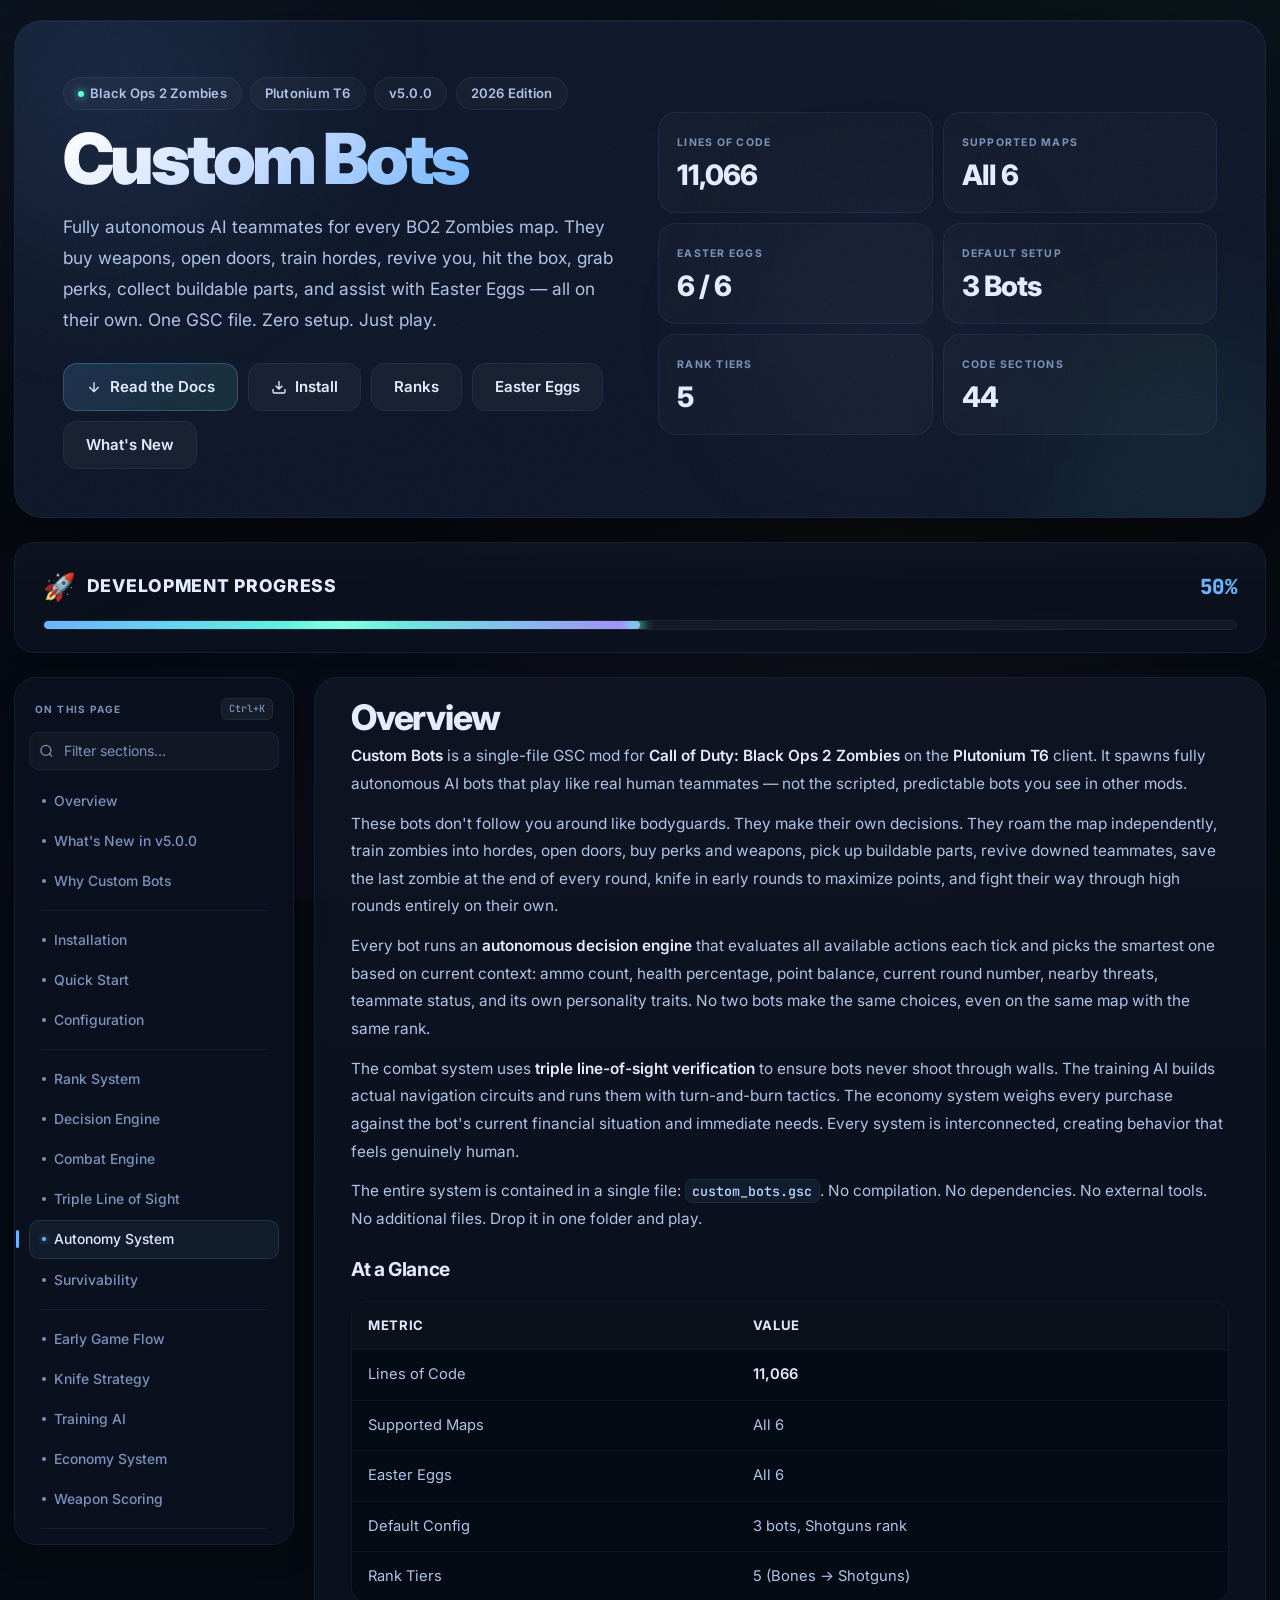
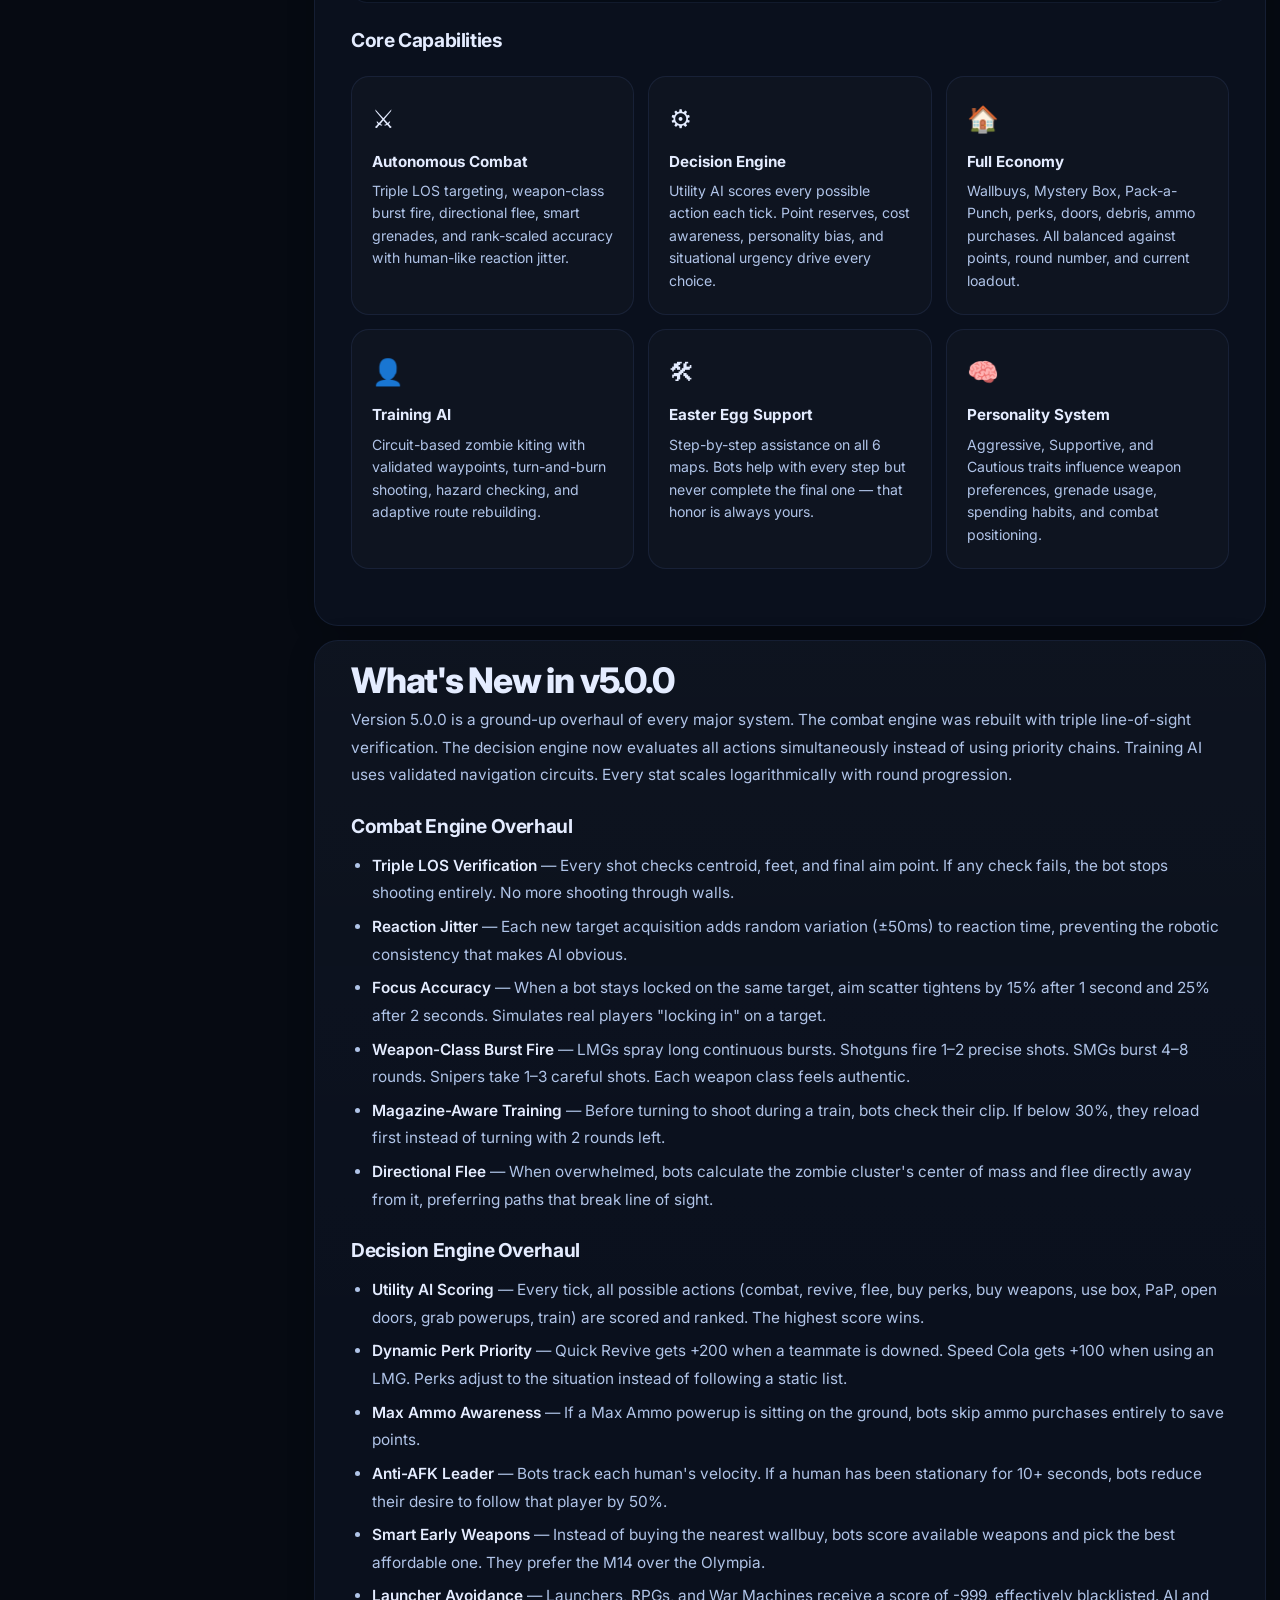
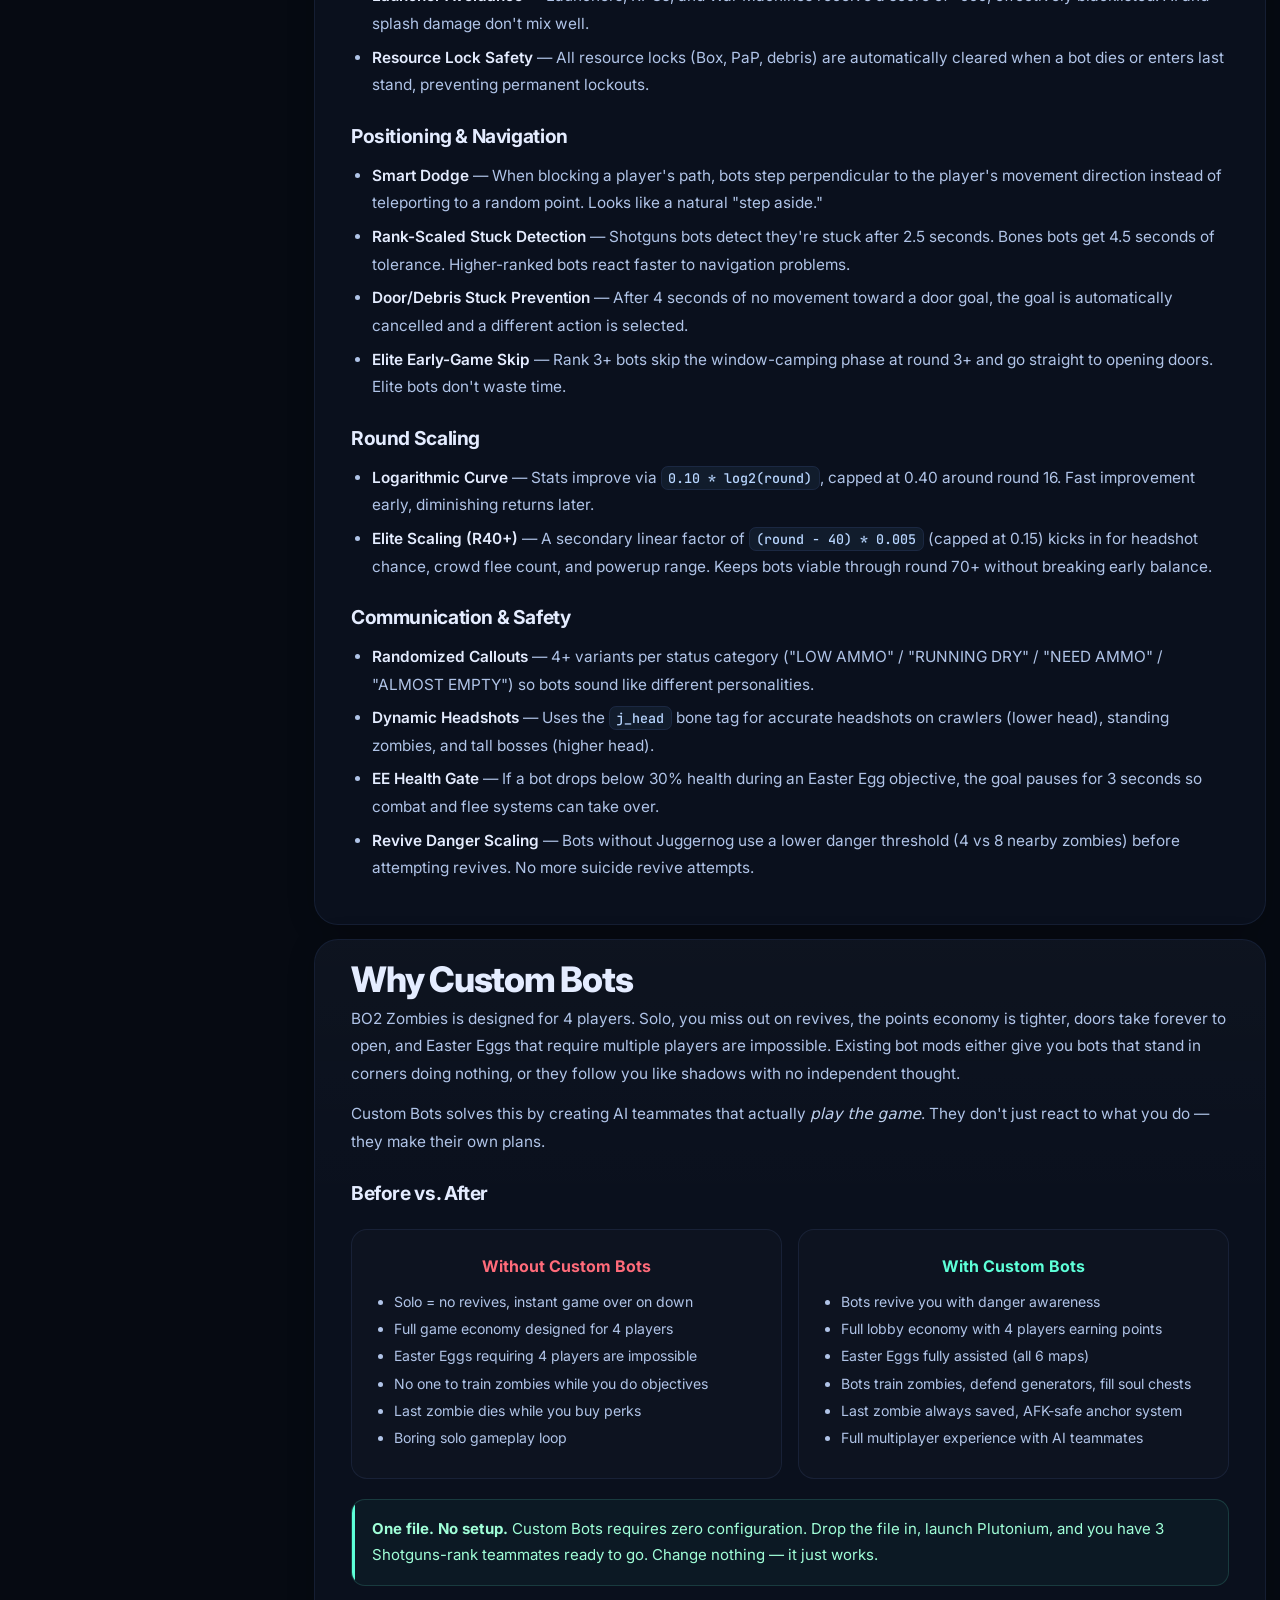
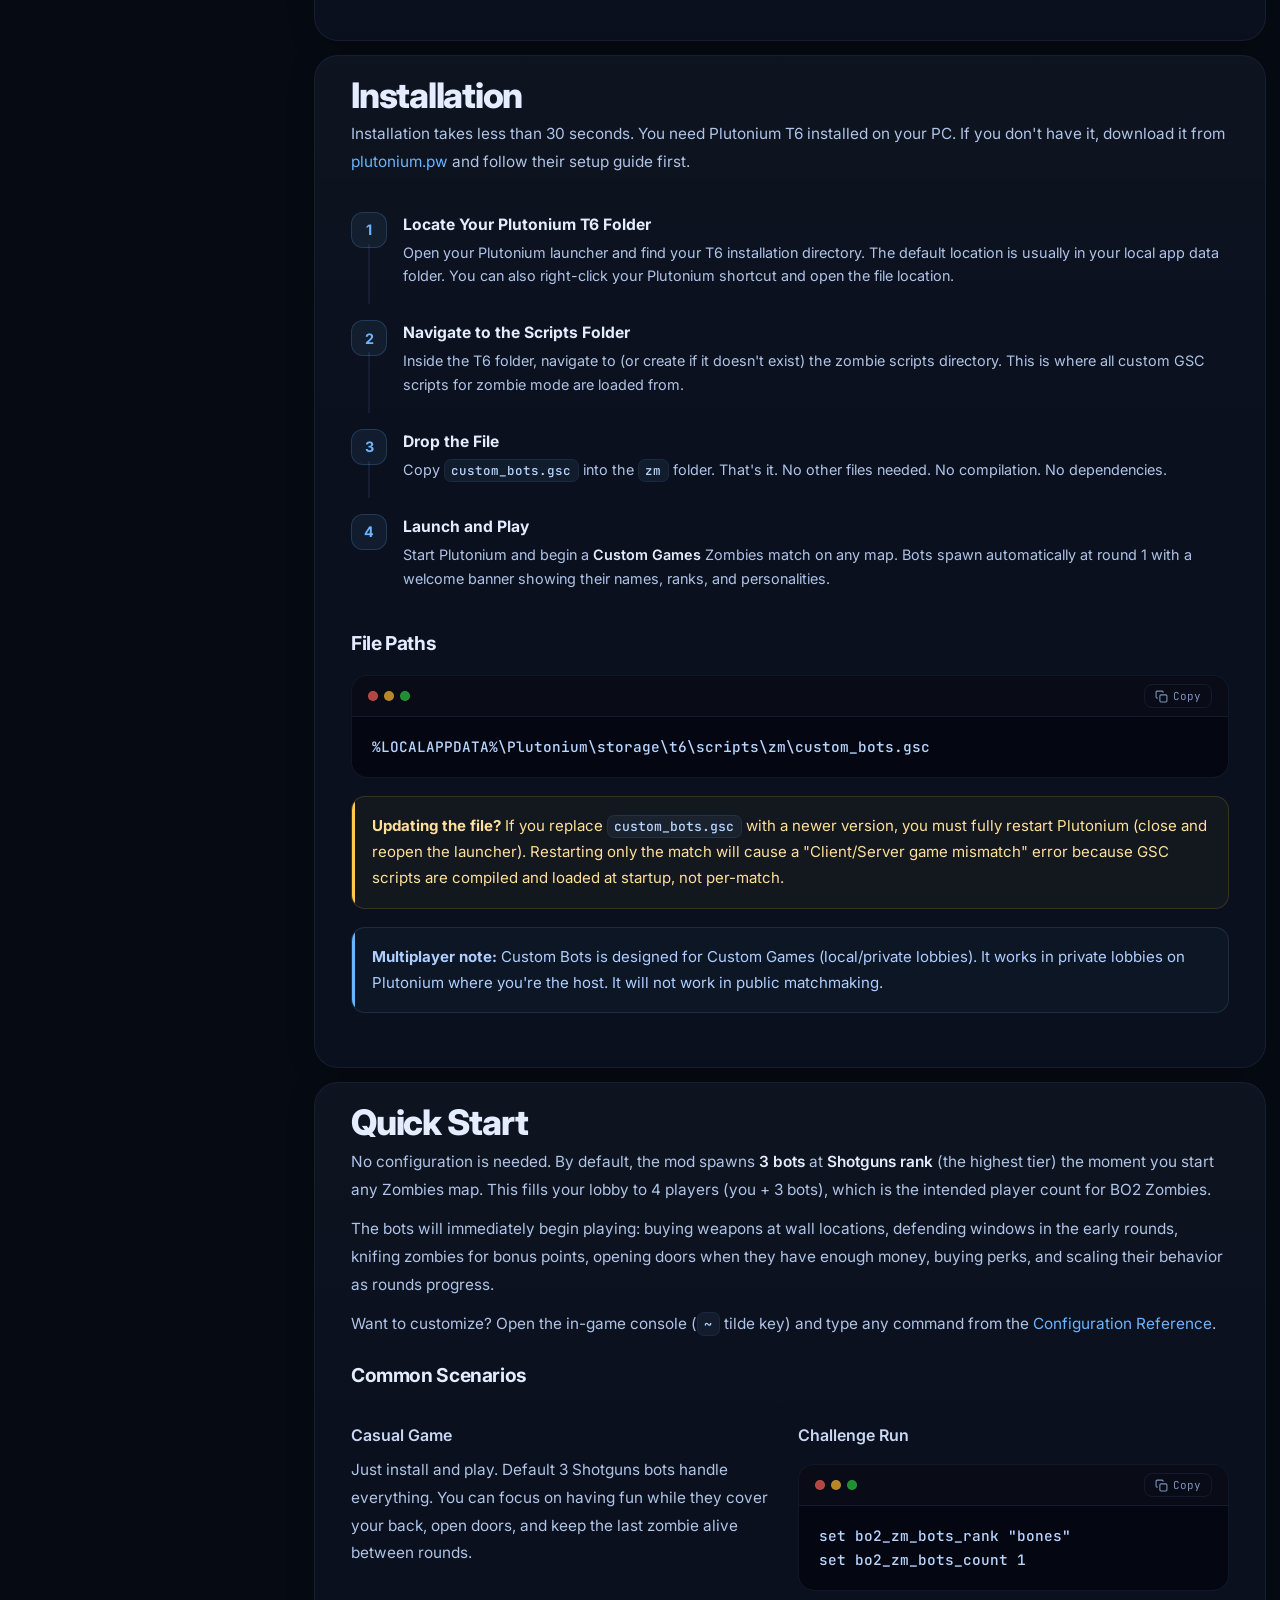
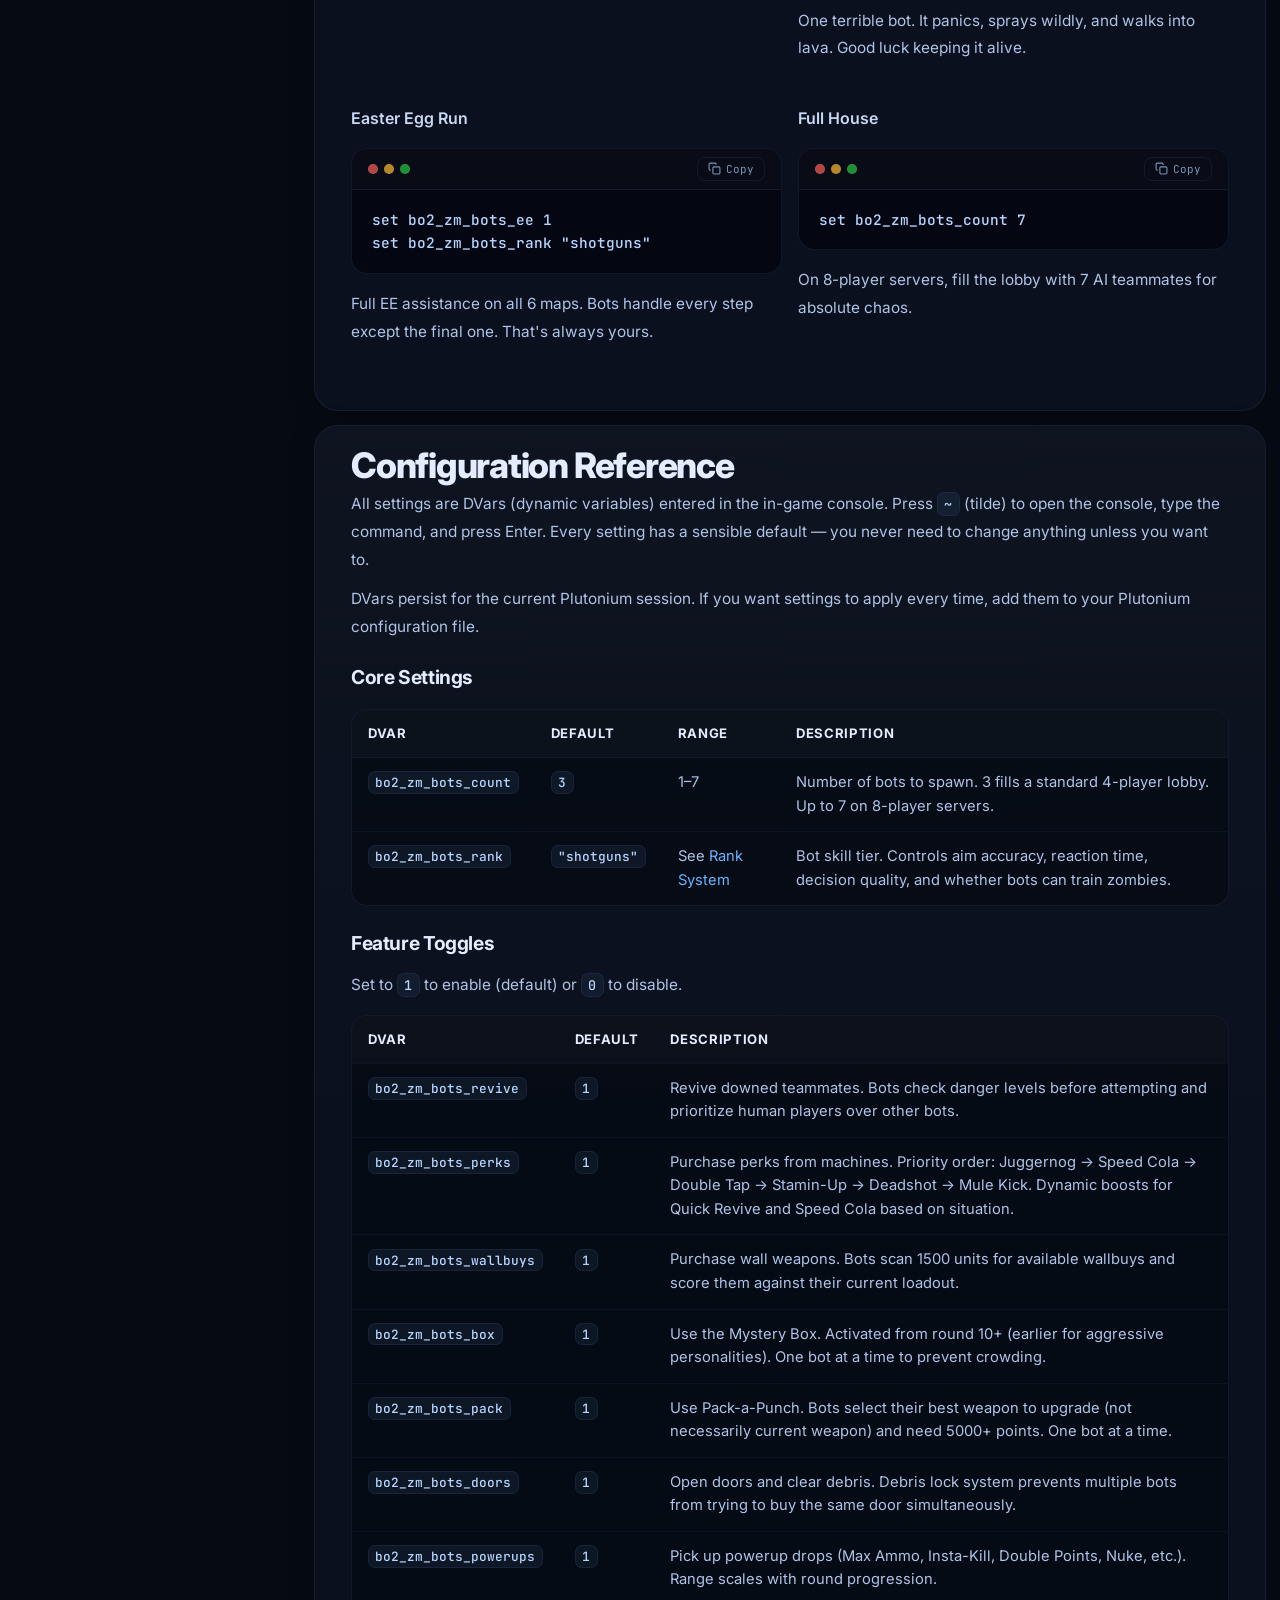
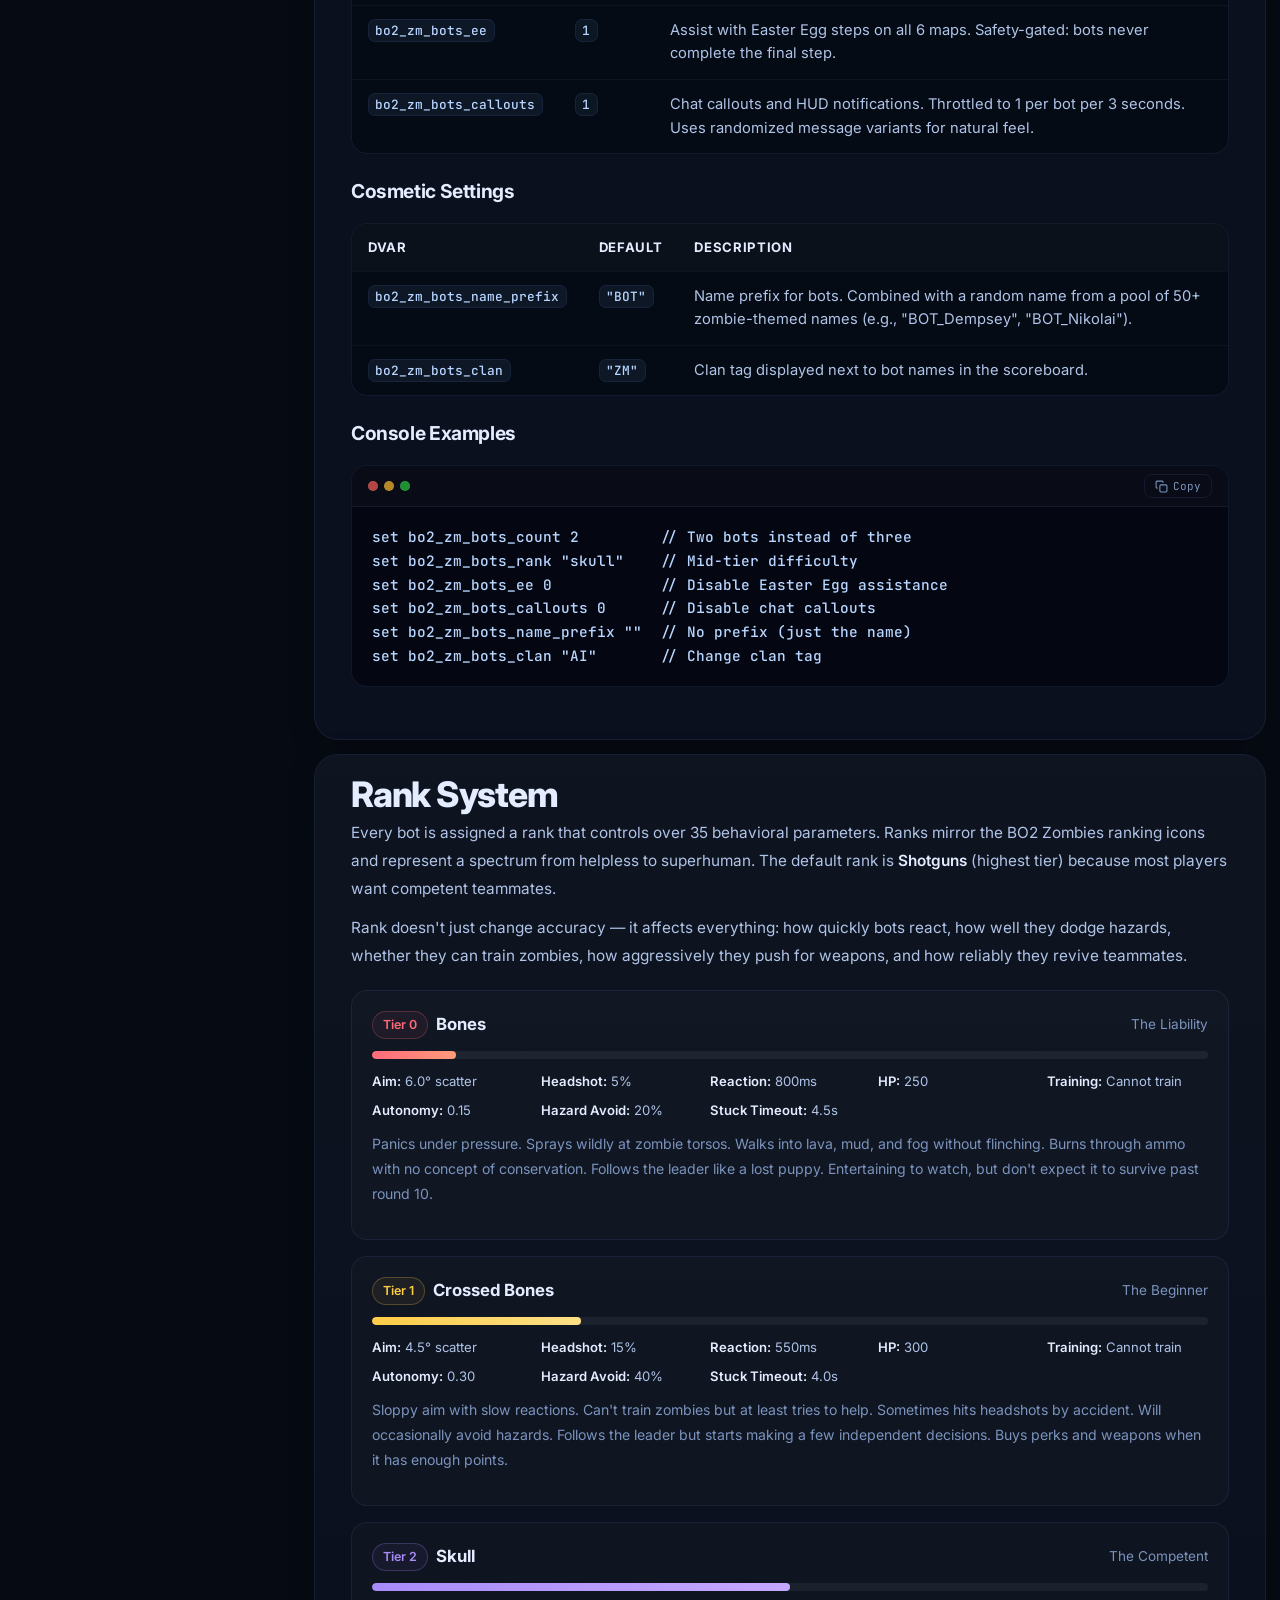
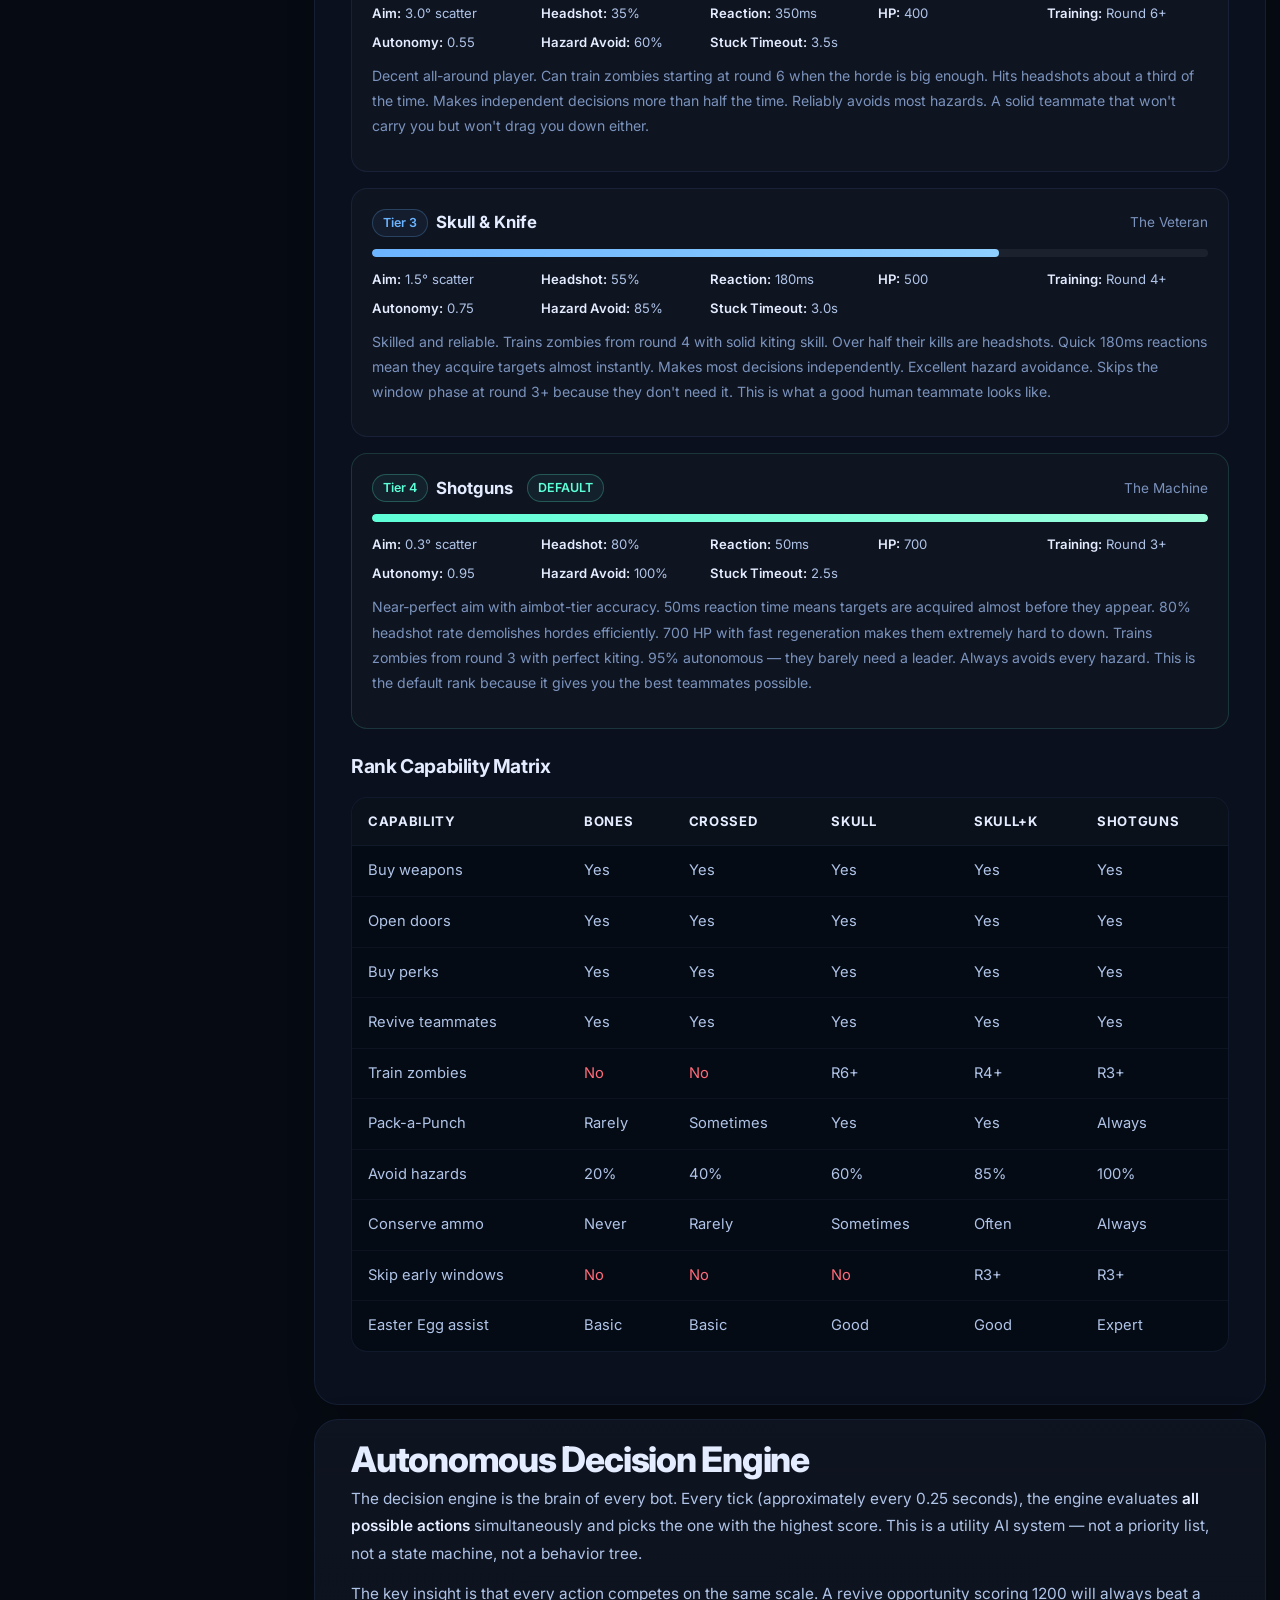
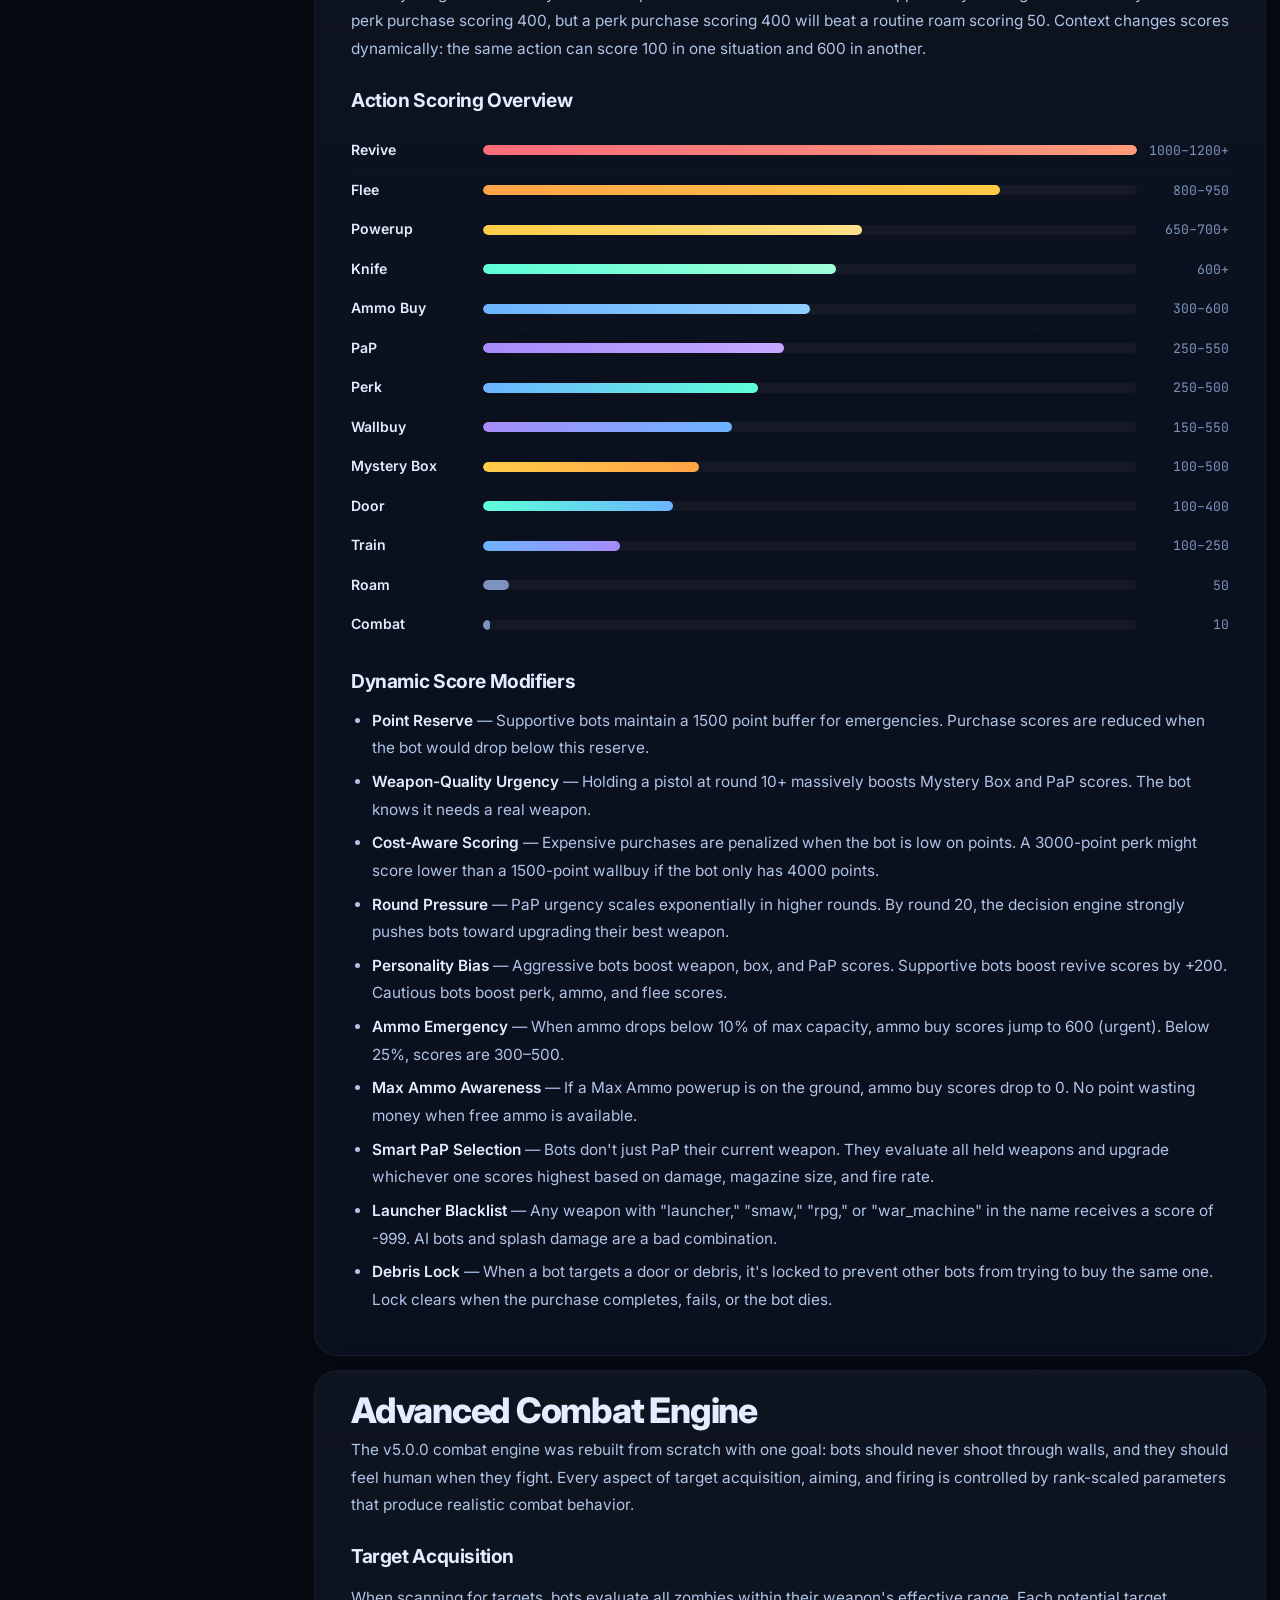
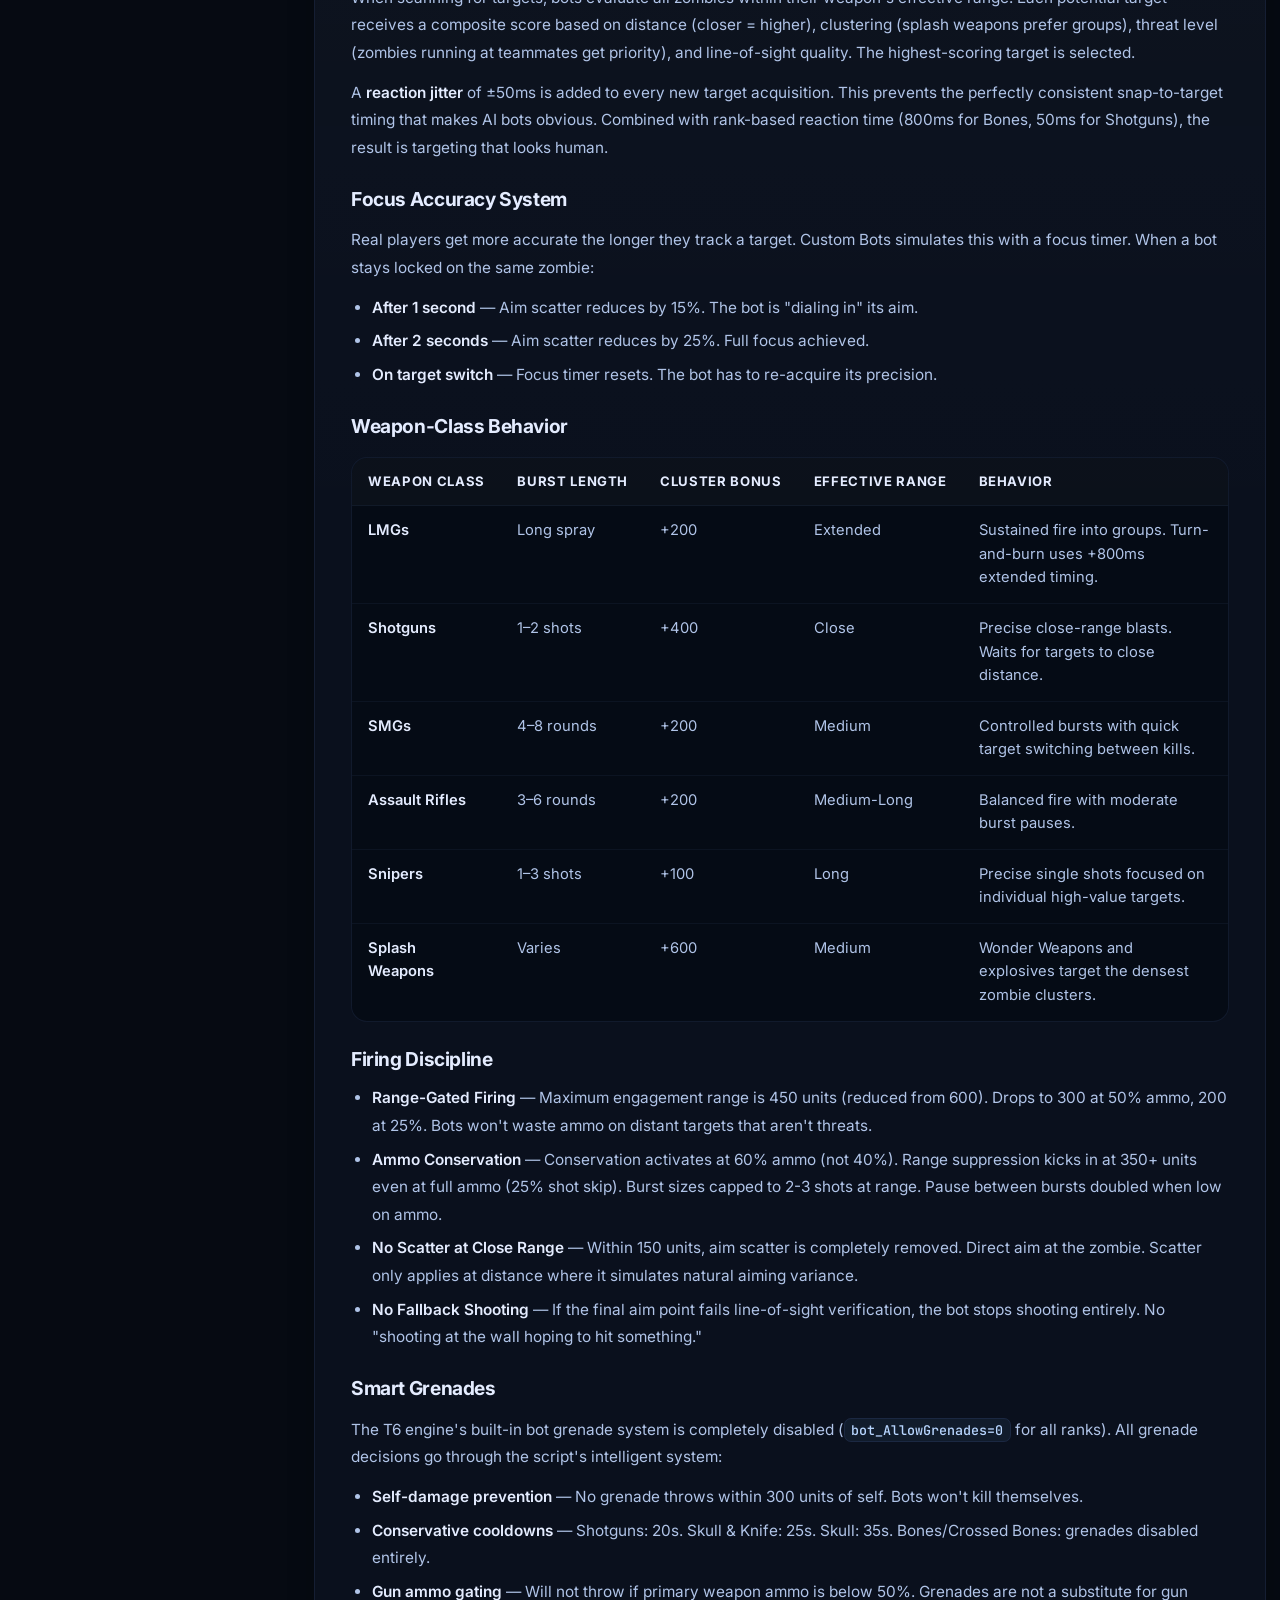
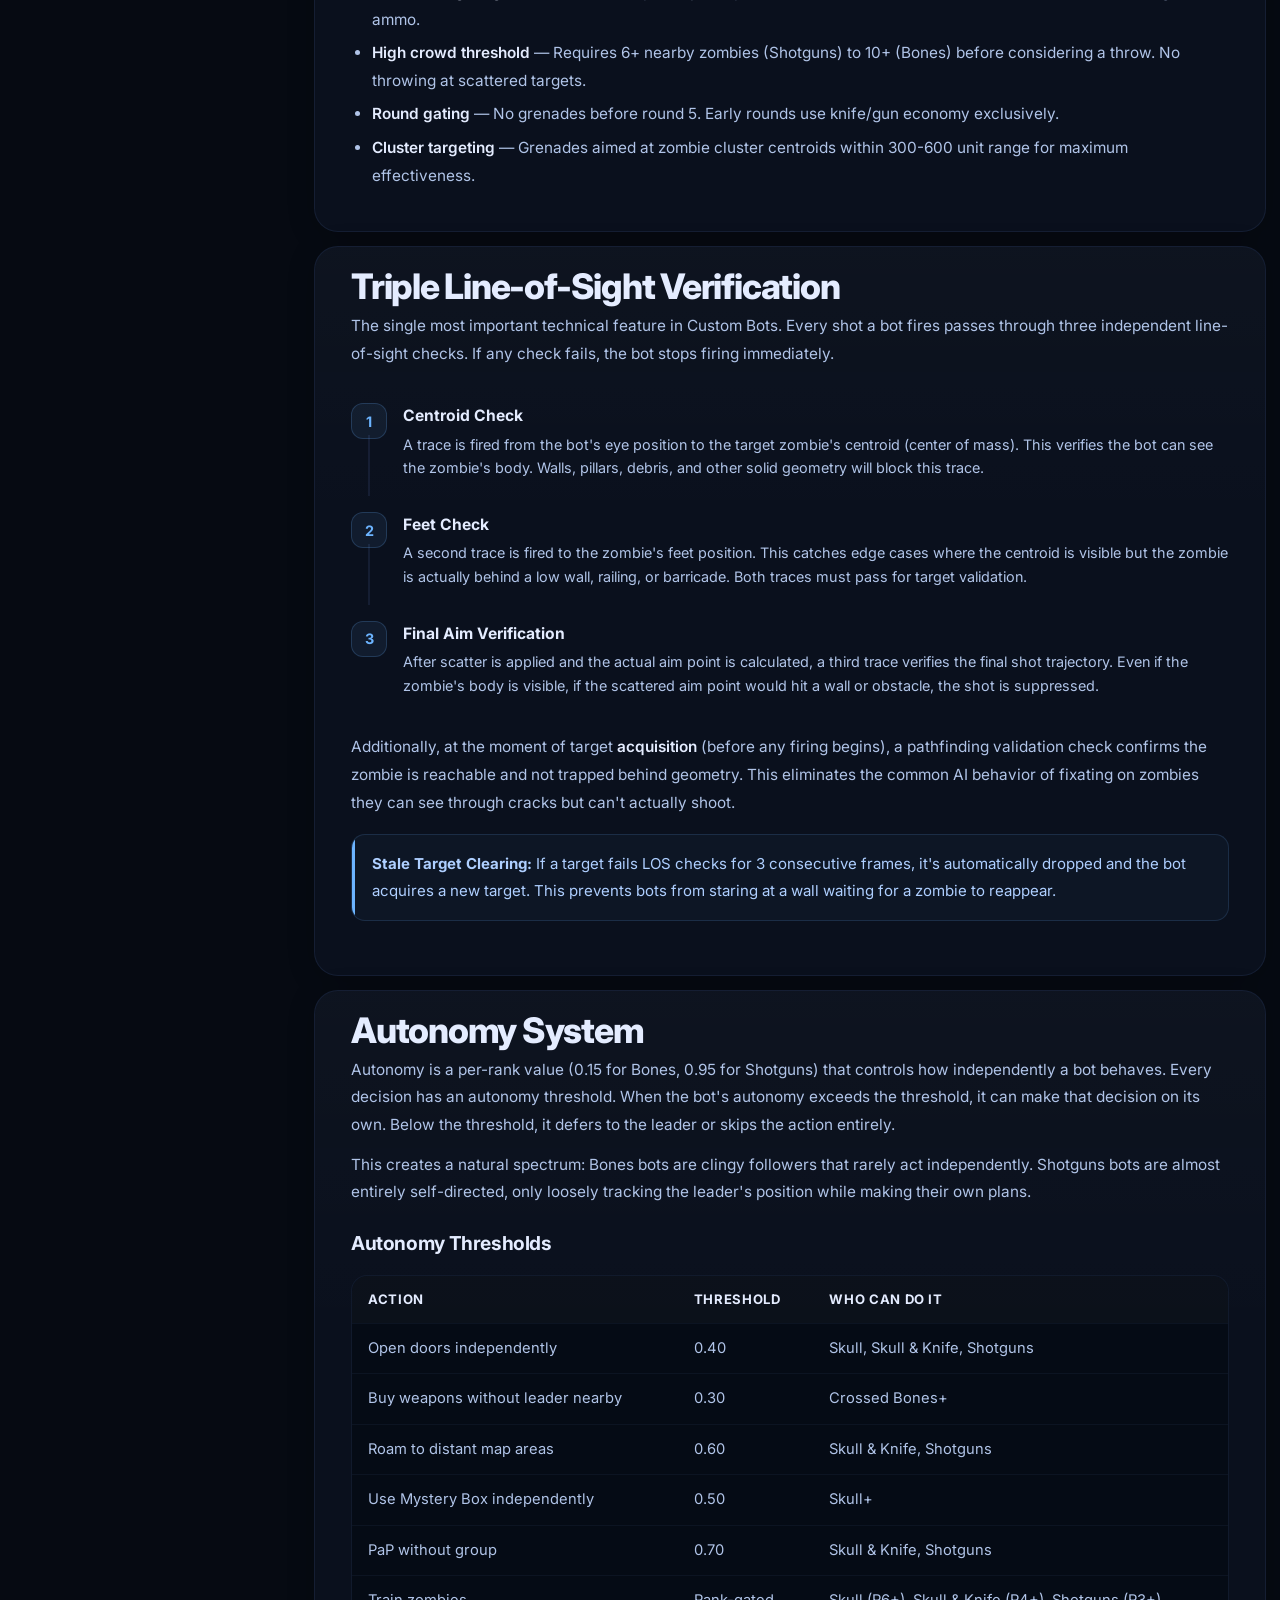
==== commit 2ddb81bf: "Update index.html" ====
--- a/index.html
+++ b/index.html
@@ -4,7 +4,7 @@
 <meta charset="utf-8"/>
 <meta name="viewport" content="width=device-width,initial-scale=1"/>
 <title>Custom Bots v5.0.0 — BO2 Zombies AI</title>
-<meta name="description" content="Fully autonomous AI bots for Black Ops 2 Zombies on Plutonium T6. 10,923 lines of zombie-killing intelligence. 5-tier rank system, 6 maps, 6 Easter Eggs. One file. Drop it in. Play."/>
+<meta name="description" content="Fully autonomous AI bots for Black Ops 2 Zombies on Plutonium T6. 11,066 lines of zombie-killing intelligence. 5-tier rank system, 6 maps, 6 Easter Eggs. One file. Drop it in. Play."/>
 <meta name="theme-color" content="#060a12"/>
 <meta property="og:title" content="Custom Bots v5.0.0 — BO2 Zombies AI"/>
 <meta property="og:description" content="Fully autonomous AI bots for Black Ops 2 Zombies on Plutonium T6. 5-tier rank system, 6 maps, 6 Easter Eggs. One file install."/>
@@ -244,7 +244,7 @@
 .tag.gold{color:var(--gold);border-color:rgba(255,204,71,0.25);background:rgba(255,204,71,0.06)}
 .tag.red{color:var(--red);border-color:rgba(255,107,122,0.25);background:rgba(255,107,122,0.06)}
 
-.footer{margin-top:24px;text-align:center;padding:48px 28px;border-radius:24px;background:var(--surface);border:1px solid var(--border);position:relative;overflow:hidden}
+.footer{margin-top:24px;text-align:center;padding:48px 28px;border-radius:24px;background:var(--surface);border:1px solid var(--border);position:relative;overflow:hidden;grid-column:1/-1}
 .footer::before{content:"";position:absolute;inset:0;background:radial-gradient(ellipse at 50% 0%,rgba(108,180,255,0.06),transparent 60%);pointer-events:none}
 .footer-title{font-size:1.3rem;font-weight:800;letter-spacing:-.02em;background:linear-gradient(135deg,var(--text),var(--accent));-webkit-background-clip:text;-webkit-text-fill-color:transparent;background-clip:text;margin-bottom:6px;position:relative;z-index:1}
 .footer-sub{font-size:.9rem;color:var(--text3);position:relative;z-index:1}
@@ -350,7 +350,7 @@
       </div>
     </div>
     <div class="stats-grid">
-      <div class="stat"><div class="stat-label">Lines of Code</div><div class="stat-val"><span class="counter" data-target="10923">0</span></div></div>
+      <div class="stat"><div class="stat-label">Lines of Code</div><div class="stat-val"><span class="counter" data-target="11066">0</span></div></div>
       <div class="stat"><div class="stat-label">Supported Maps</div><div class="stat-val">All 6</div></div>
       <div class="stat"><div class="stat-label">Easter Eggs</div><div class="stat-val"><span class="counter" data-target="6">0</span> / 6</div></div>
       <div class="stat"><div class="stat-label">Default Setup</div><div class="stat-val">3 Bots</div></div>
@@ -493,16 +493,11 @@
   <div class="tw"><table>
     <thead><tr><th>Metric</th><th>Value</th></tr></thead>
     <tbody>
-      <tr><td>Lines of Code</td><td><strong>10,923</strong></td></tr>
-      <tr><td>Code Sections</td><td><strong>44</strong> (Unicode box-drawing borders)</td></tr>
-      <tr><td>Supported Maps</td><td>All 6 BO2 Zombie Maps</td></tr>
-      <tr><td>Easter Egg Coverage</td><td>All 6 Maps (full step assistance)</td></tr>
-      <tr><td>Default Config</td><td>3 bots, Shotguns rank (highest tier)</td></tr>
+      <tr><td>Lines of Code</td><td><strong>11,066</strong></td></tr>
+      <tr><td>Supported Maps</td><td>All 6</td></tr>
+      <tr><td>Easter Eggs</td><td>All 6</td></tr>
+      <tr><td>Default Config</td><td>3 bots, Shotguns rank</td></tr>
       <tr><td>Rank Tiers</td><td>5 (Bones &rarr; Shotguns)</td></tr>
-      <tr><td>DVars</td><td>12 configurable settings</td></tr>
-      <tr><td>Safety Guards</td><td>76 endon + 618 IsDefined checks</td></tr>
-      <tr><td>Bot Personalities</td><td>3 types (Aggressive, Supportive, Cautious)</td></tr>
-      <tr><td>Weapon Preferences</td><td>Per-map scored weapon lists</td></tr>
     </tbody>
   </table></div>
 
@@ -928,19 +923,21 @@
 
   <h3>Firing Discipline</h3>
   <ul>
-    <li><strong>Range-Gated Firing</strong> &mdash; Bots only fire when targets are within effective range for their weapon class. No cross-map SMG spraying.</li>
-    <li><strong>Ammo Conservation</strong> &mdash; When ammo is low, burst lengths shorten and some shots are probabilistically suppressed based on the bot's ammo_conserve personality stat.</li>
+    <li><strong>Range-Gated Firing</strong> &mdash; Maximum engagement range is 450 units (reduced from 600). Drops to 300 at 50% ammo, 200 at 25%. Bots won't waste ammo on distant targets that aren't threats.</li>
+    <li><strong>Ammo Conservation</strong> &mdash; Conservation activates at 60% ammo (not 40%). Range suppression kicks in at 350+ units even at full ammo (25% shot skip). Burst sizes capped to 2-3 shots at range. Pause between bursts doubled when low on ammo.</li>
     <li><strong>No Scatter at Close Range</strong> &mdash; Within 150 units, aim scatter is completely removed. Direct aim at the zombie. Scatter only applies at distance where it simulates natural aiming variance.</li>
     <li><strong>No Fallback Shooting</strong> &mdash; If the final aim point fails line-of-sight verification, the bot stops shooting entirely. No "shooting at the wall hoping to hit something."</li>
   </ul>
 
   <h3>Smart Grenades</h3>
-  <p>Grenades use a separate decision system with multiple safety checks:</p>
+  <p>The T6 engine's built-in bot grenade system is completely disabled (<code>bot_AllowGrenades=0</code> for all ranks). All grenade decisions go through the script's intelligent system:</p>
   <ul>
     <li><strong>Self-damage prevention</strong> &mdash; No grenade throws within 300 units of self. Bots won't kill themselves.</li>
-    <li><strong>Rank-scaled cooldown</strong> &mdash; Bones: 20 second cooldown. Shotguns: 12 seconds. Prevents grenade spam.</li>
-    <li><strong>Ammo gating</strong> &mdash; Bots track grenade count and don't throw their last one unless it's an emergency.</li>
-    <li><strong>Cluster targeting</strong> &mdash; Grenades are aimed at the center of zombie clusters (3+ zombies) for maximum effectiveness.</li>
+    <li><strong>Conservative cooldowns</strong> &mdash; Shotguns: 20s. Skull &amp; Knife: 25s. Skull: 35s. Bones/Crossed Bones: grenades disabled entirely.</li>
+    <li><strong>Gun ammo gating</strong> &mdash; Will not throw if primary weapon ammo is below 50%. Grenades are not a substitute for gun ammo.</li>
+    <li><strong>High crowd threshold</strong> &mdash; Requires 6+ nearby zombies (Shotguns) to 10+ (Bones) before considering a throw. No throwing at scattered targets.</li>
+    <li><strong>Round gating</strong> &mdash; No grenades before round 5. Early rounds use knife/gun economy exclusively.</li>
+    <li><strong>Cluster targeting</strong> &mdash; Grenades aimed at zombie cluster centroids within 300-600 unit range for maximum effectiveness.</li>
   </ul>
 </section>
 
@@ -1196,7 +1193,7 @@
 
 <section class="card reveal" id="proactive-seeking">
   <h2>Proactive Part Seeking</h2>
-  <p>Bots don't wait to stumble across parts. They <strong>actively route</strong> to known part spawn areas across the entire map using hardcoded patrol waypoints. The seeking system runs during early game to ensure parts are collected before they're needed.</p>
+  <p>Bots don't wait to stumble across parts. They <strong>actively scan</strong> for buildable pieces using dynamic entity queries (<code>getentarray</code>) across 15+ targetname patterns, finding every part the game engine has spawned. The seeking system runs during early game to ensure parts are collected before they're needed.</p>
   <p>On Origins, the proactive seeking system is particularly sophisticated. Bots navigate to all 6 generator locations using a 6-method search system (<code>bot_find_generators()</code>). They seek shovels with an 8-method search that includes trigger_use fallback detection. They patrol dig site locations and staff part spawns (excluding ice staff).</p>
   <p>After collecting enough parts for a buildable, bots automatically navigate to the build table and craft the item. Shovel reservation ensures at least 1 shovel is always left for the human player.</p>
 </section>
@@ -1533,6 +1530,9 @@
   <h3>Window Defense</h3>
   <p>During early rounds, bots claim windows using a 1200-unit search range and defend them against boarding zombies. A dynamic round cap prevents bots from overstaying at windows when the round gets too chaotic. Window defense is skipped entirely by elite bots (rank 3+) after round 3.</p>
 
+  <h3>Dynamic Entity Discovery</h3>
+  <p>Nothing is hardcoded to specific map coordinates. Bots use <code>getentarray()</code> to dynamically find every point of interest at runtime &mdash; perk machines, doors, debris, wallbuys, Mystery Box locations, Pack-a-Punch, generators, buildable parts, traps, and Easter Egg entities. The system queries <strong>90+ entity patterns</strong> across multiple targetname fallbacks to ensure compatibility with all map variants and custom configurations. Training patrol routes are the only exception &mdash; those are hand-designed navigation circuits that define safe running paths.</p>
+
   <h3>Stuck Detection &amp; Recovery</h3>
   <p>Rank-scaled stuck detection monitors bot movement. If a bot's position hasn't changed significantly within the timeout window, a full recovery sequence initiates: all goals are cleared (61 labels swept), the bot teleports to a safe position, and the decision engine restarts from scratch.</p>
   <div class="tw"><table><thead><tr><th>Rank</th><th>Stuck Timeout</th><th>Recovery</th></tr></thead><tbody>
@@ -1551,8 +1551,8 @@
   <h3>Loop Safety</h3>
   <ul>
     <li><strong>76 <code>endon</code> guards</strong> &mdash; Every threaded function includes endon guards for death, disconnect, and game_ended events. If the game state changes, all bot threads terminate cleanly instead of erroring out.</li>
-    <li><strong>618 <code>IsDefined</code> checks</strong> &mdash; Before accessing any entity, variable, or reference, the code verifies it still exists. Entities can be destroyed by the game engine at any time &mdash; every access is guarded.</li>
-    <li><strong>67 <code>isAlive</code> checks</strong> &mdash; Dead bots don't try to act. Every action entry point verifies the bot is alive before proceeding.</li>
+    <li><strong>637 <code>IsDefined</code> checks</strong> &mdash; Before accessing any entity, variable, or reference, the code verifies it still exists. Entities can be destroyed by the game engine at any time &mdash; every access is guarded.</li>
+    <li><strong>68 <code>isAlive</code> checks</strong> &mdash; Dead bots don't try to act. Every action entry point verifies the bot is alive before proceeding.</li>
     <li><strong>200-tick training abort</strong> &mdash; Training circuits have a maximum iteration counter. If a circuit runs for 200 ticks without completing, it aborts to prevent infinite loops.</li>
   </ul>
 
@@ -1579,7 +1579,7 @@
 
   <h3>Known T6 GSC Pitfalls</h3>
   <div class="tw"><table><thead><tr><th>Issue</th><th>Cause</th><th>Custom Bots Solution</th></tr></thead><tbody>
-    <tr><td>Server crash on entity access</td><td>Entity destroyed between check and use</td><td>618 IsDefined guards on every entity access</td></tr>
+    <tr><td>Server crash on entity access</td><td>Entity destroyed between check and use</td><td>637 IsDefined guards on every entity access</td></tr>
     <tr><td>Orphaned threads</td><td>Bot dies/disconnects during threaded function</td><td>76 endon guards terminate threads cleanly</td></tr>
     <tr><td>Infinite loops</td><td>Goal never reached, path never completes</td><td>200-tick abort counters on all loops</td></tr>
     <tr><td>Resource deadlock</td><td>Bot dies holding a resource lock</td><td>Automatic lock cleanup on death/laststand</td></tr>
@@ -1729,7 +1729,7 @@
     </div>
     <div class="acc-item">
       <button class="acc-trigger">Will bots crash my game?</button>
-      <div class="acc-body"><div class="acc-inner">Custom Bots has 76 endon guards, 618 IsDefined checks, and 67 isAlive validations specifically to prevent crashes. Every entity access is guarded, every thread has cleanup handlers, and every loop has abort counters. The code is designed for 100+ round sessions without issues.</div></div>
+      <div class="acc-body"><div class="acc-inner">Custom Bots has 76 endon guards, 637 IsDefined checks, and 68 isAlive validations specifically to prevent crashes. Every entity access is guarded, every thread has cleanup handlers, and every loop has abort counters. The code is designed for 100+ round sessions without issues.</div></div>
     </div>
     <div class="acc-item">
       <button class="acc-trigger">Can I modify the bot behavior?</button>
@@ -1799,18 +1799,20 @@
 <section class="card reveal" id="credits">
   <h2>Credits</h2>
   <p><strong>Created by Astroolean</strong></p>
-  <p>10,923 lines of autonomous zombie-killing intelligence, built from the ground up for the Plutonium T6 community.</p>
+  <p>11,066 lines of autonomous zombie-killing intelligence, built from the ground up for the Plutonium T6 community.</p>
   <p>Inspired by <a href="https://github.com/osmnbtrclk/bo2_zm_bots" target="_blank" rel="noopener">osmnbtrclk/bo2_zm_bots</a>. Completely independent rewrite with different architecture, different AI systems, and different features. Credit where due for the original concept and inspiration.</p>
   <p>Version 5.0.0 &mdash; 2026 Edition</p>
 </section>
 
 </div>
 </main>
+
+</div>
 
 <div class="footer">
   <div class="footer-title">Custom Bots v5.0.0 &mdash; 2026 Edition</div>
   <div class="footer-line">
-    <span class="footer-sub">10,923 lines</span><span class="sep"></span>
+    <span class="footer-sub">11,066 lines</span><span class="sep"></span>
     <span class="footer-sub">44 sections</span><span class="sep"></span>
     <span class="footer-sub">6 maps</span><span class="sep"></span>
     <span class="footer-sub">6 Easter Eggs</span><span class="sep"></span>
@@ -1819,7 +1821,6 @@
   <div class="footer-tagline">One file. Drop it in. Play.</div>
 </div>
 
-</div>
 </div>
 
 <div class="cmd-overlay" id="cmdOverlay" role="dialog" aria-label="Search documentation" aria-modal="true">
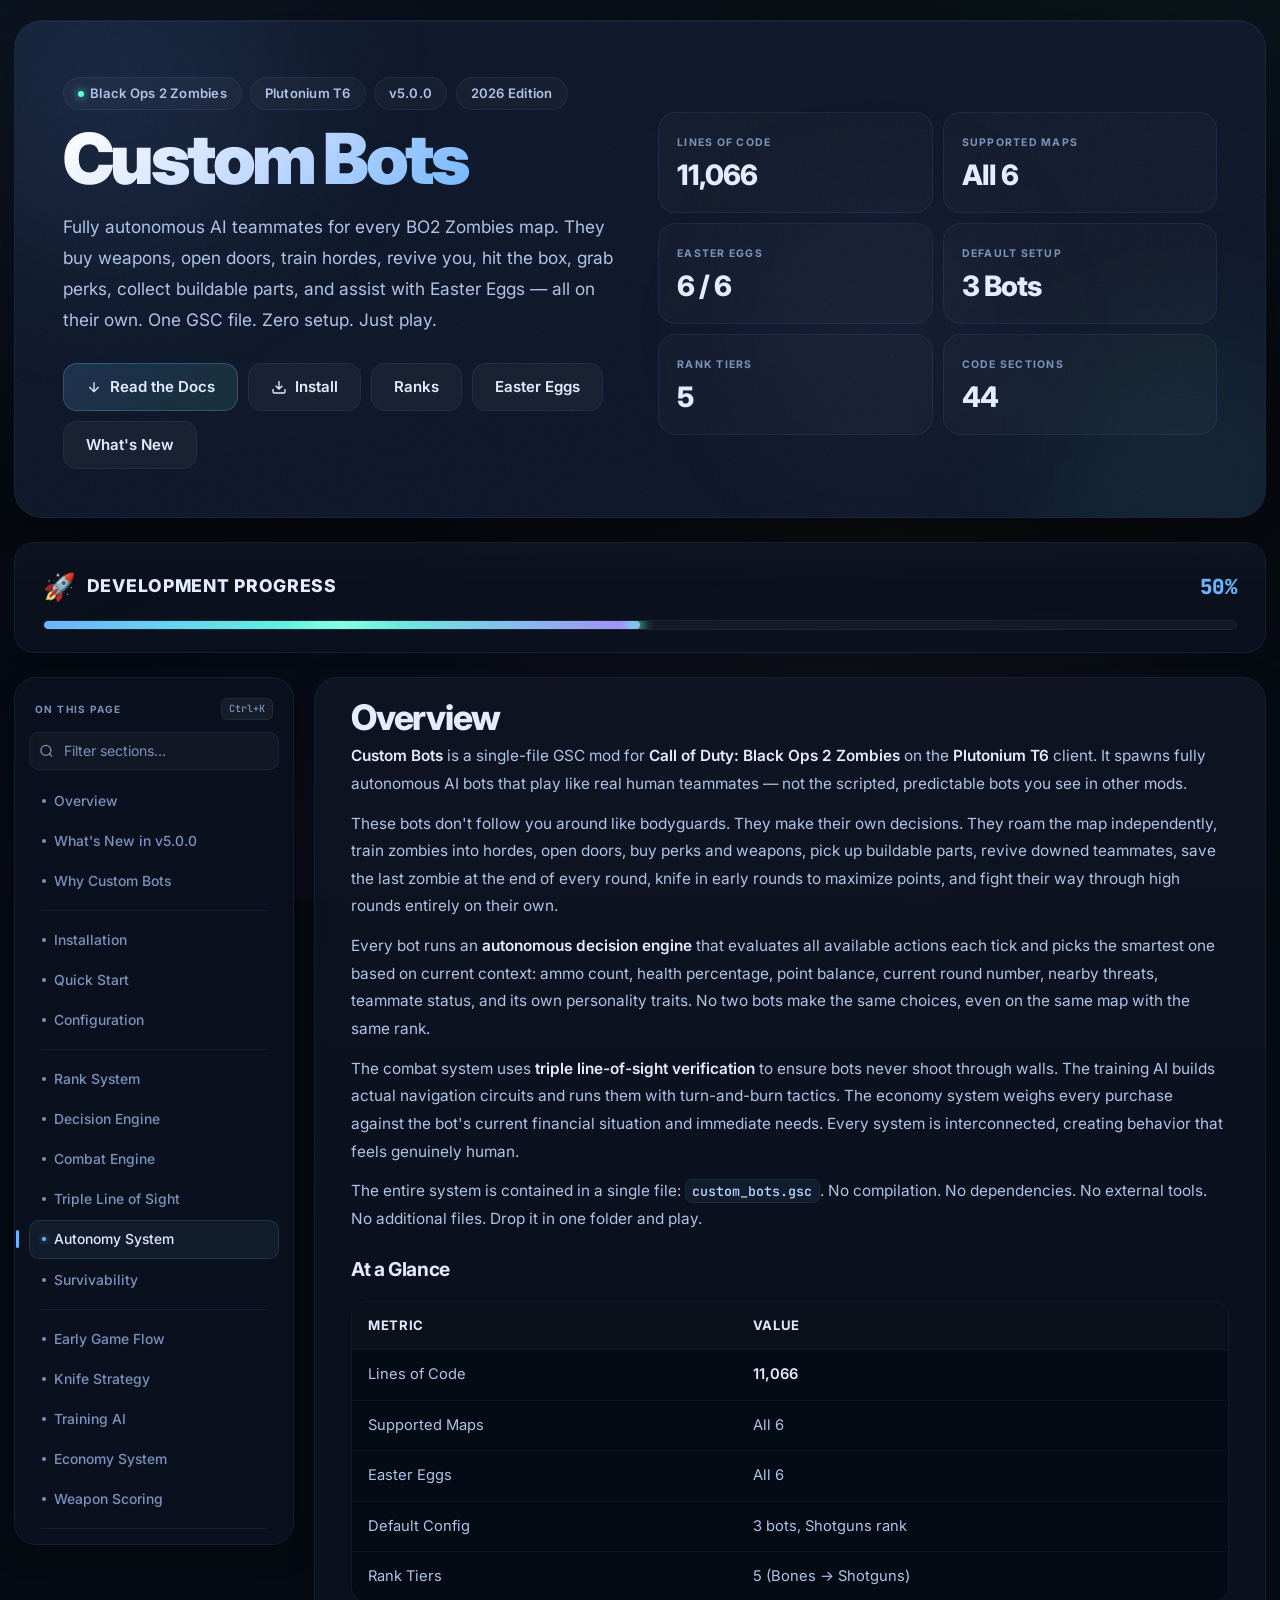
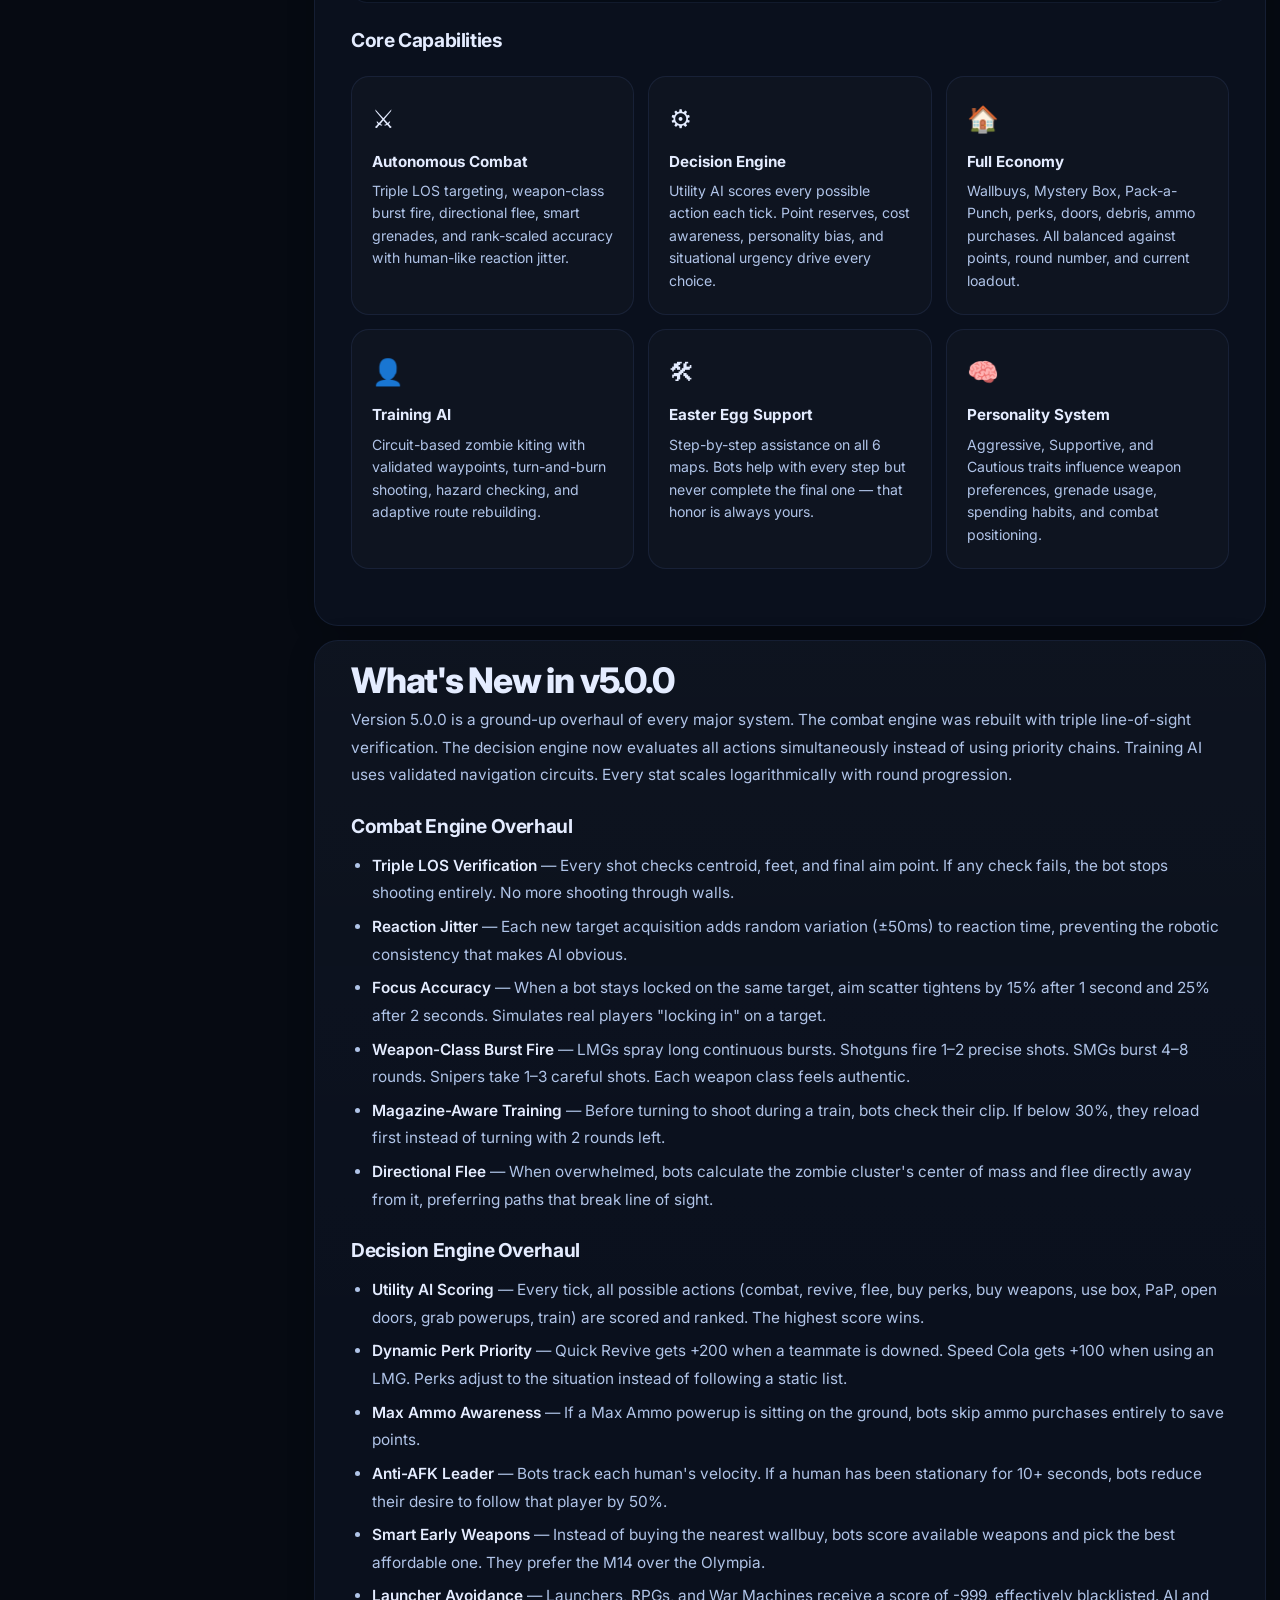
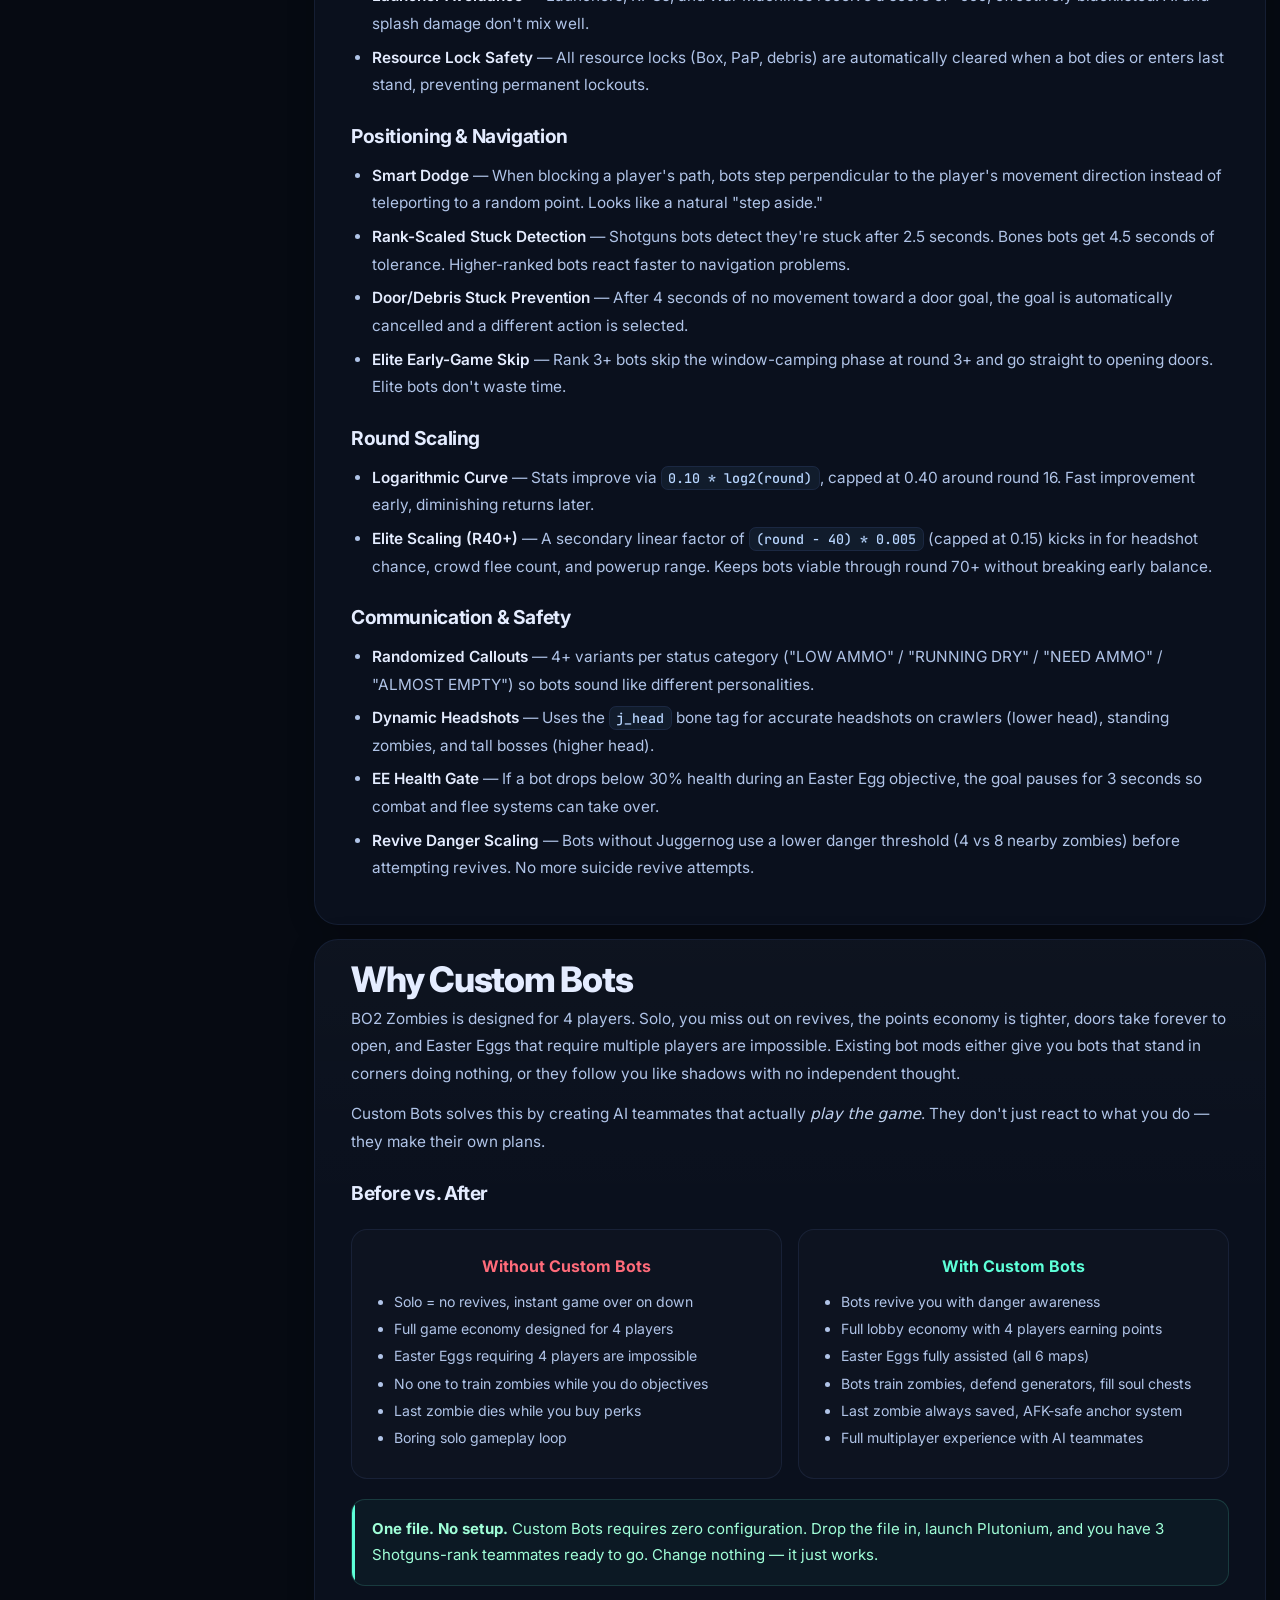
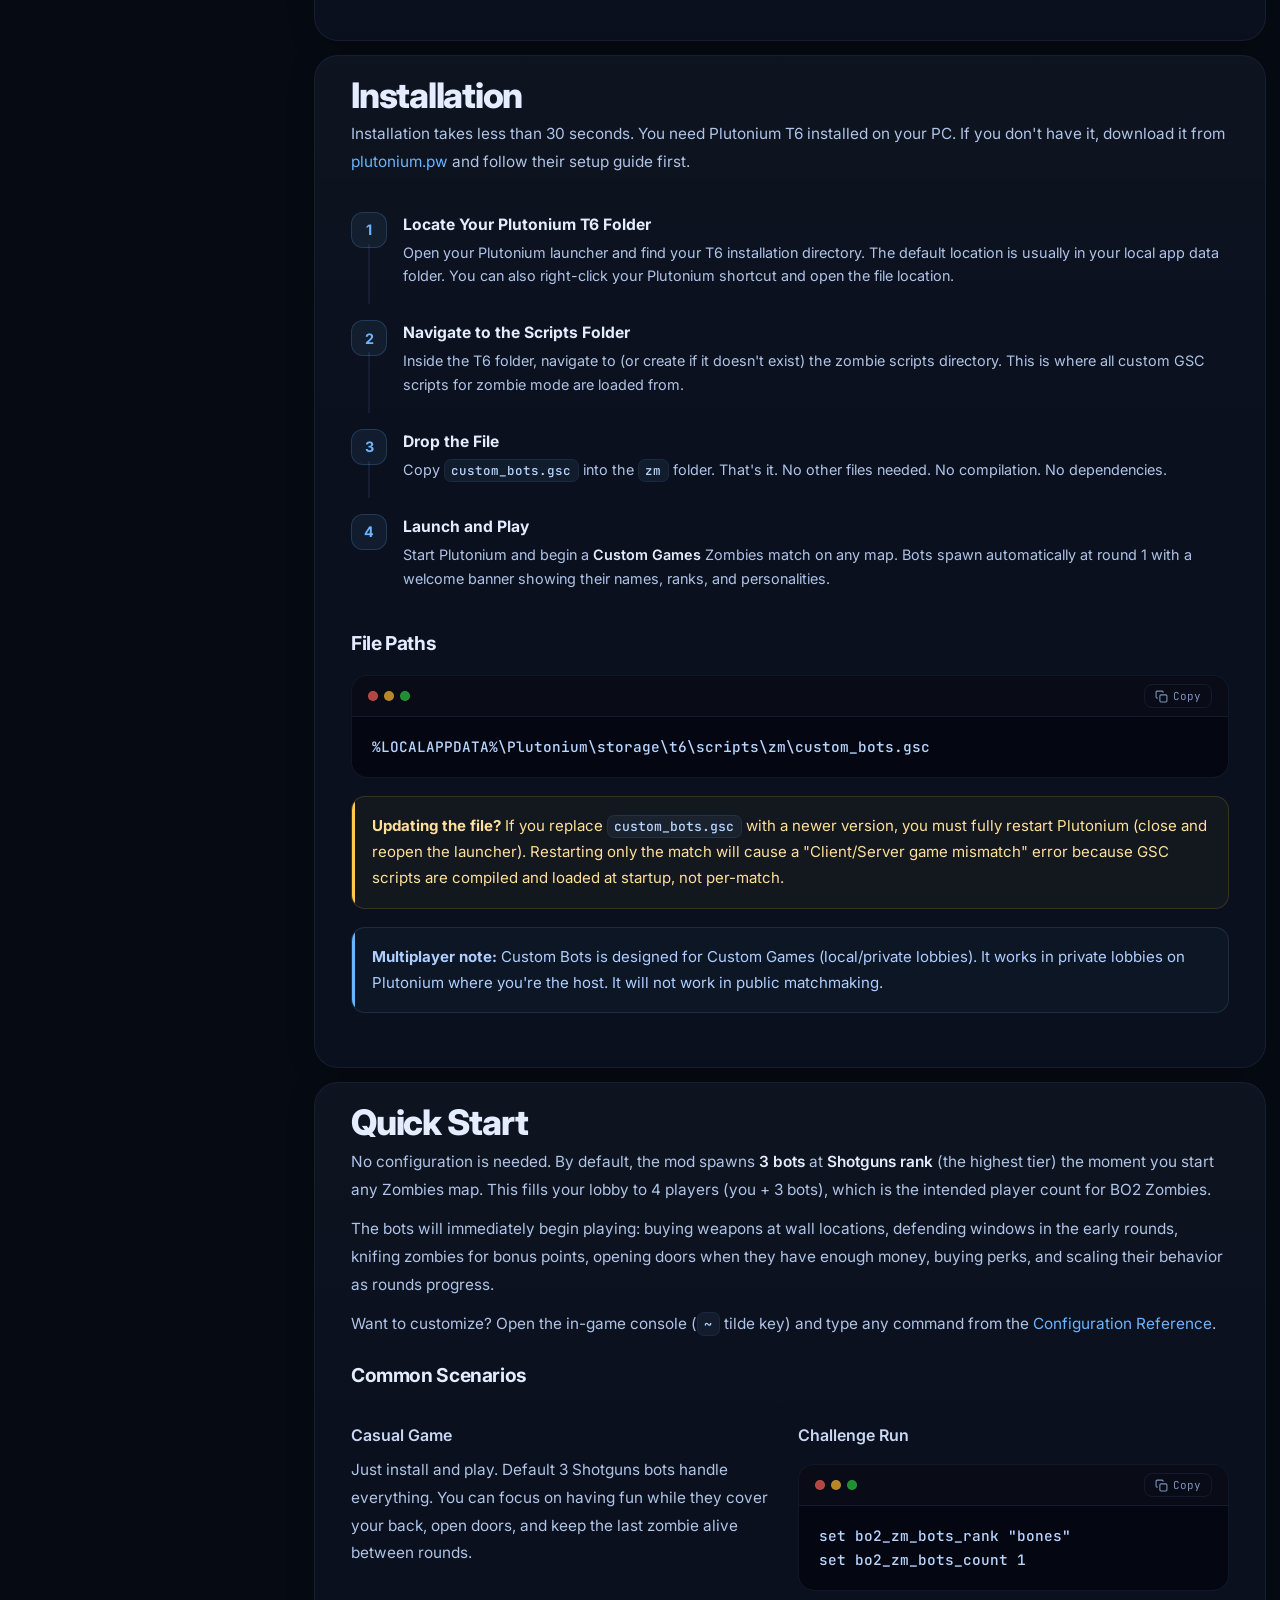
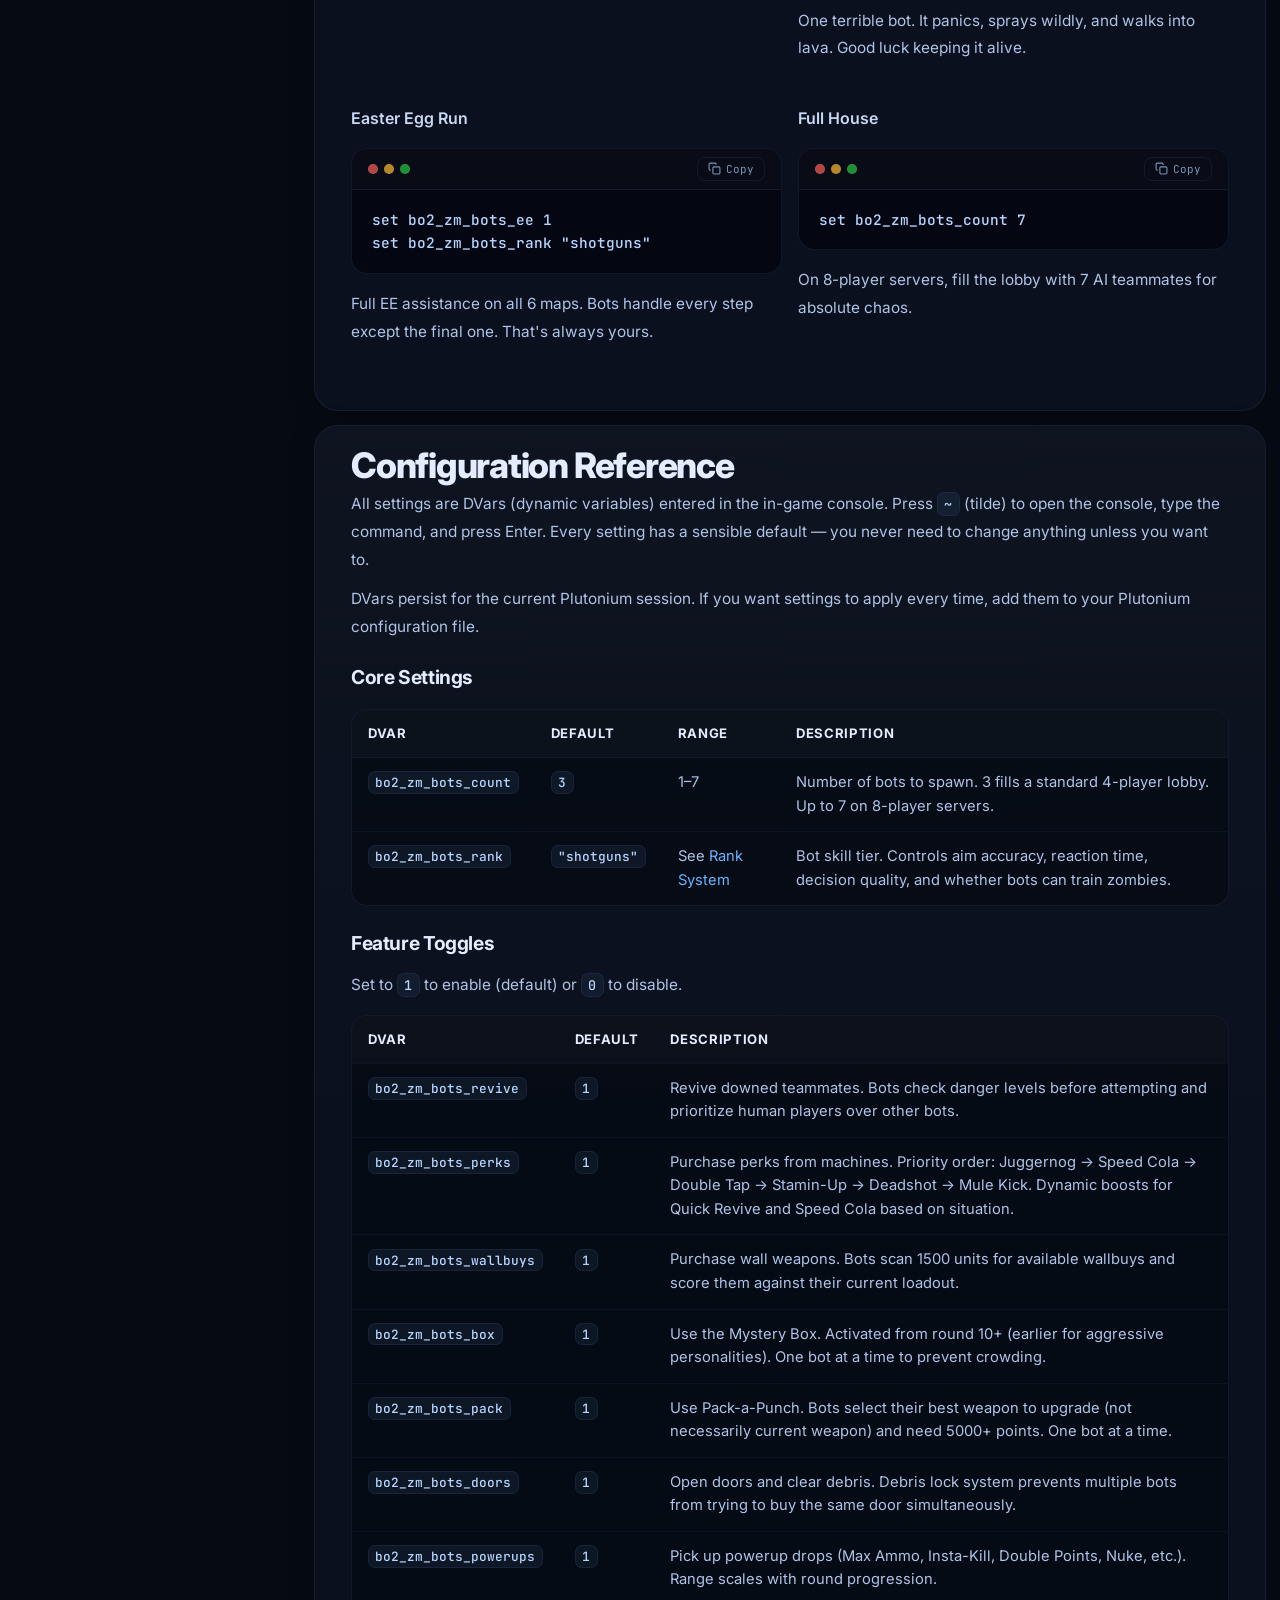
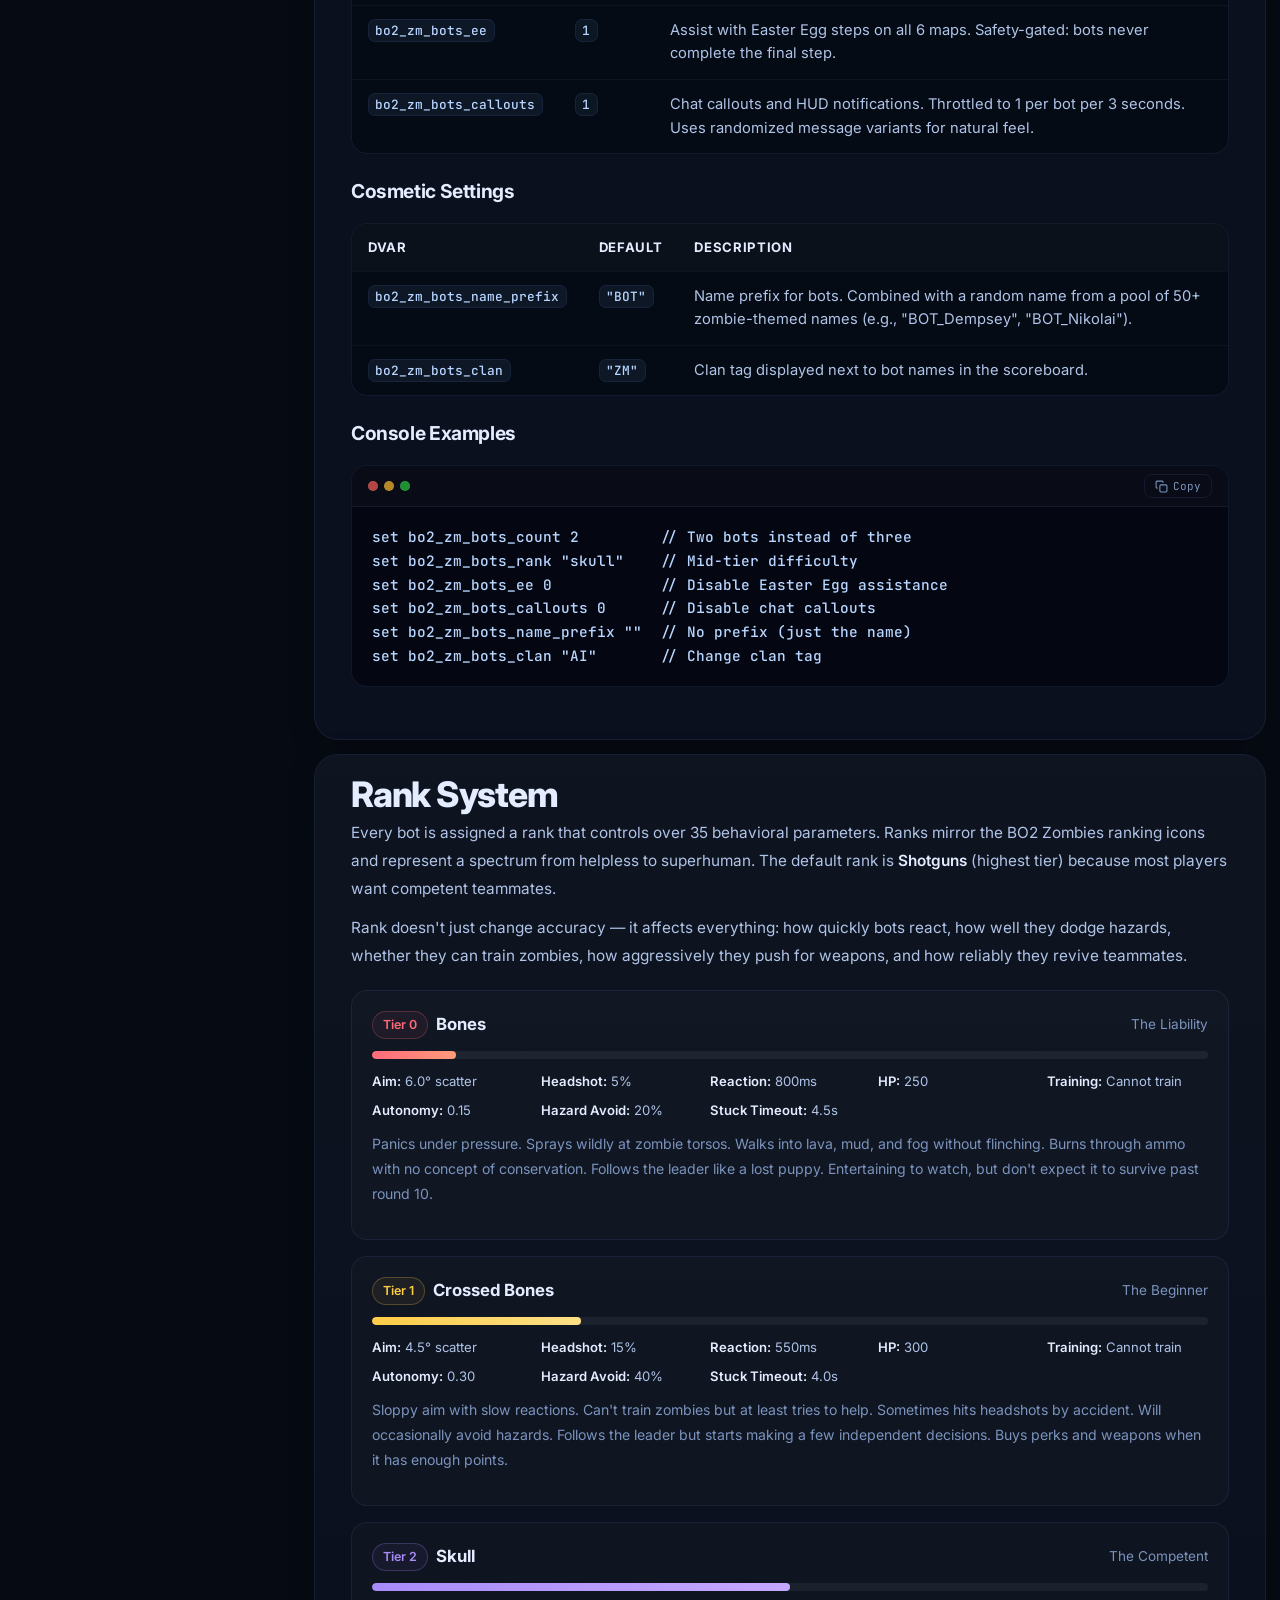
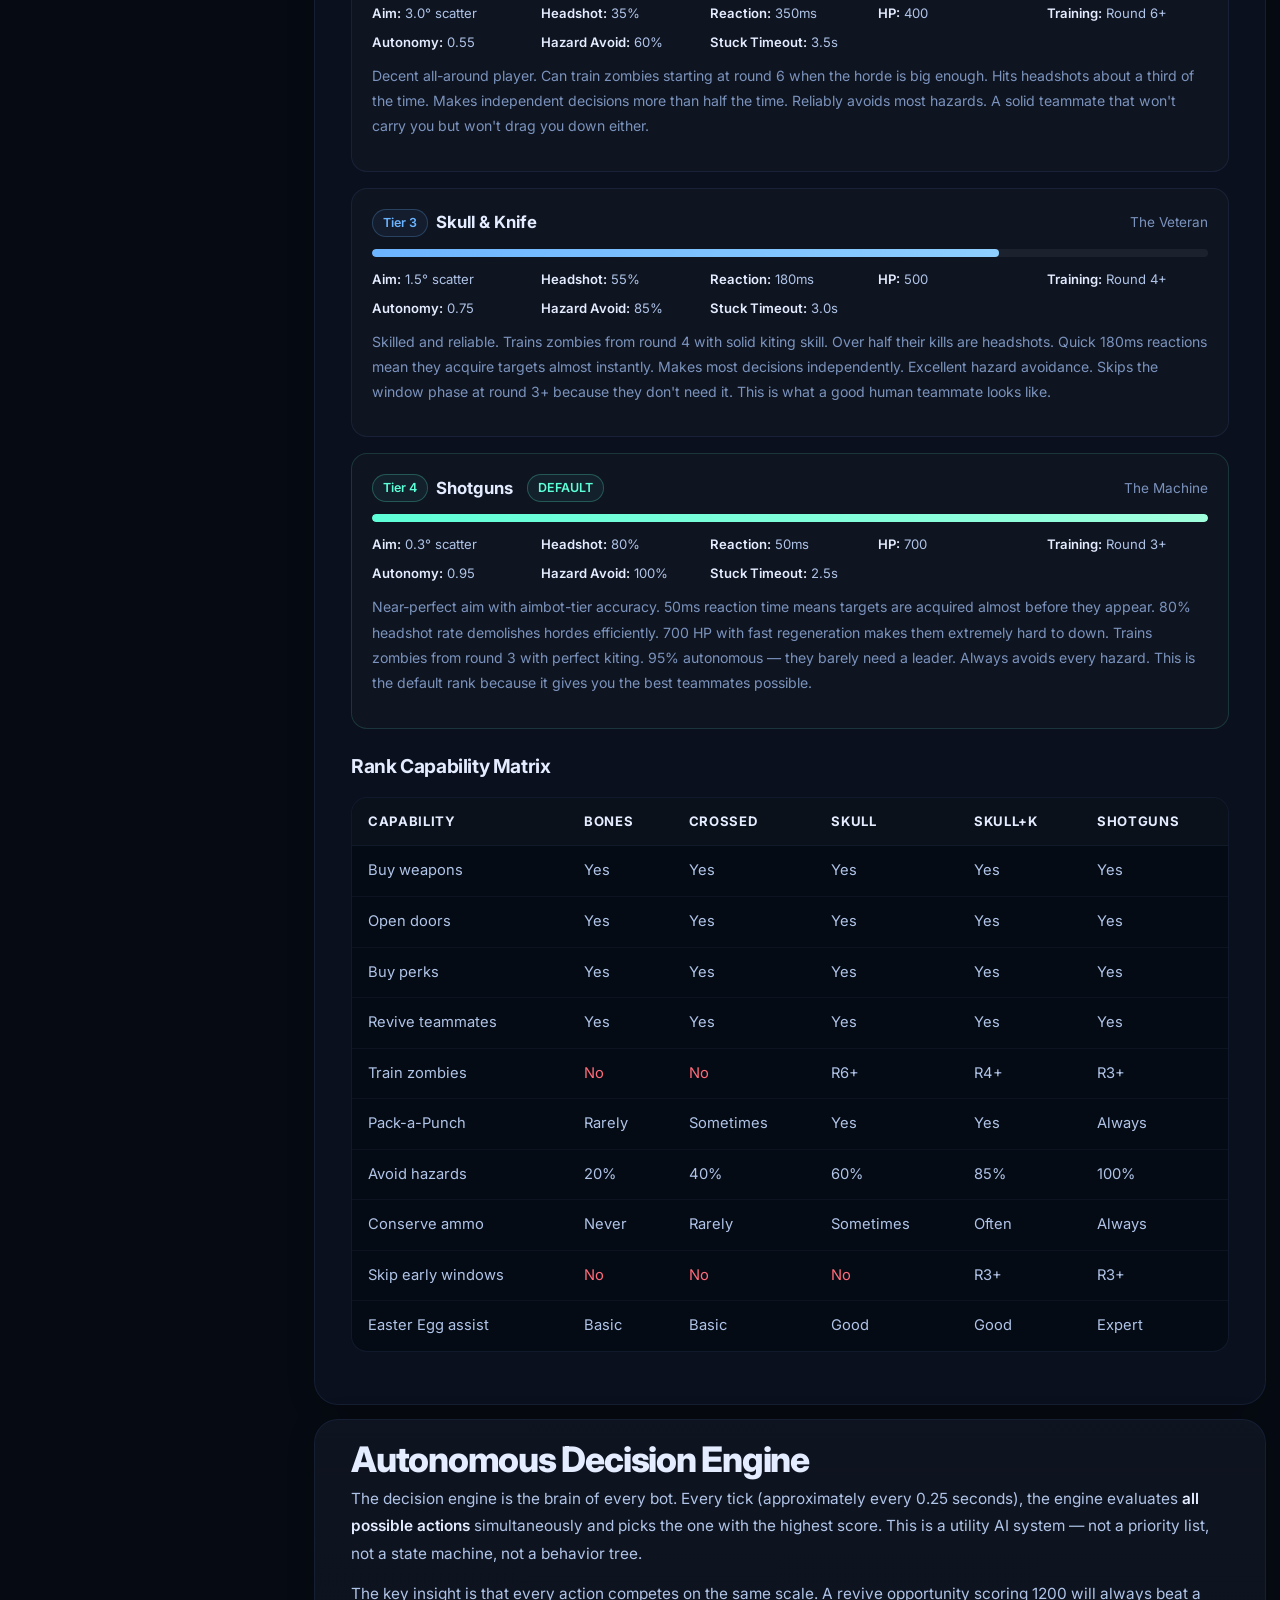
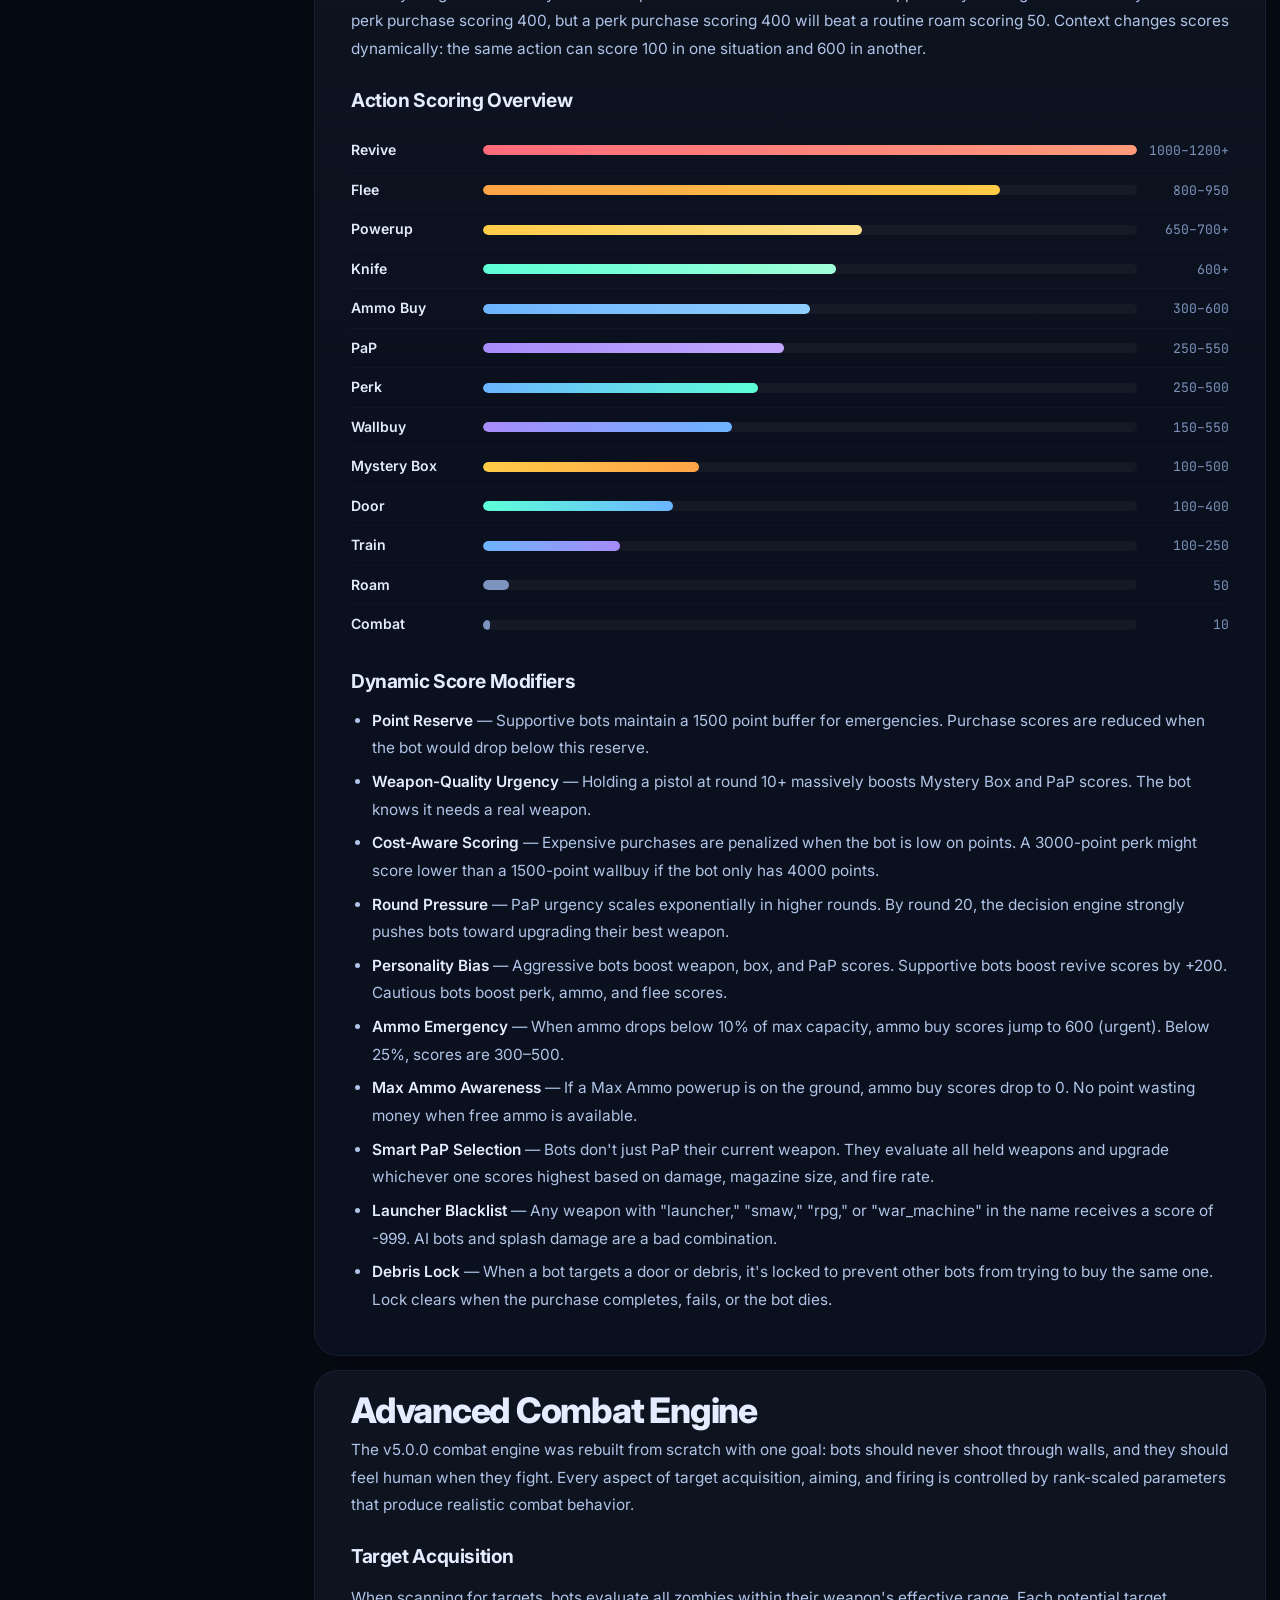
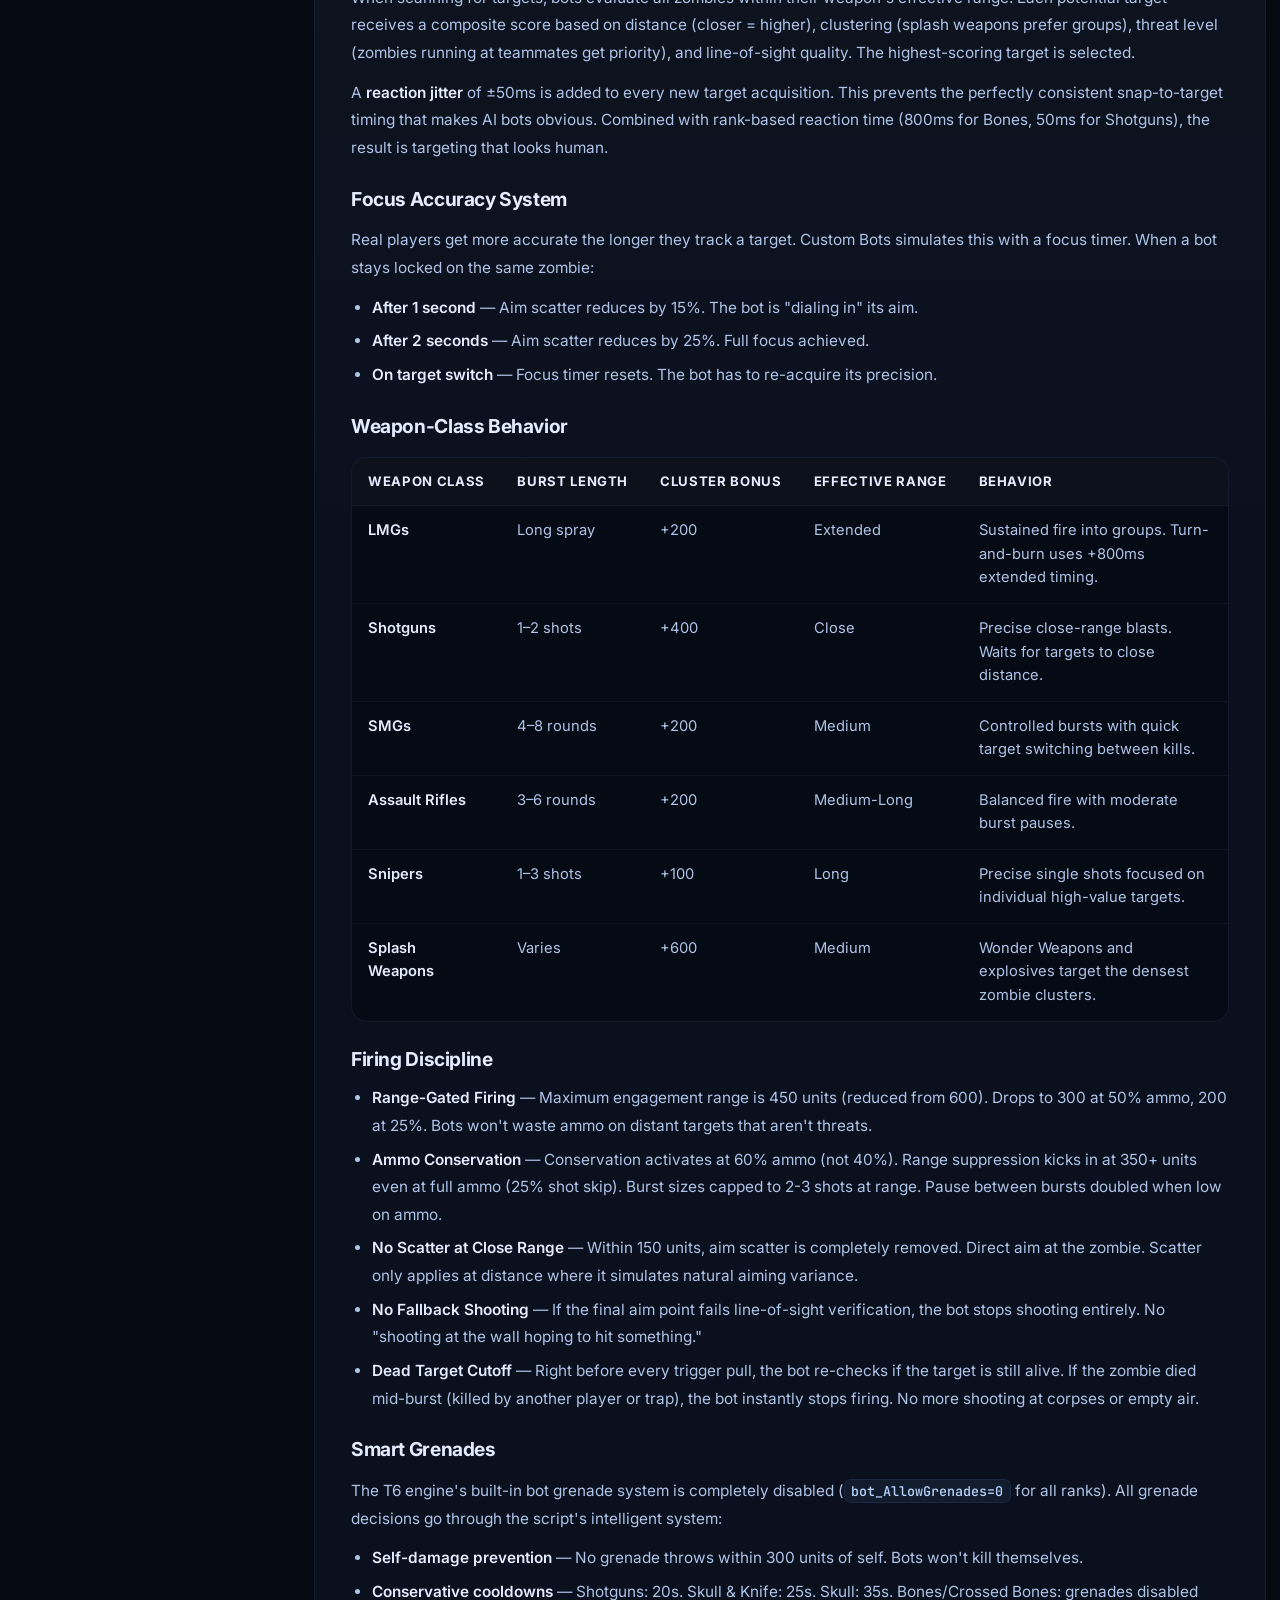
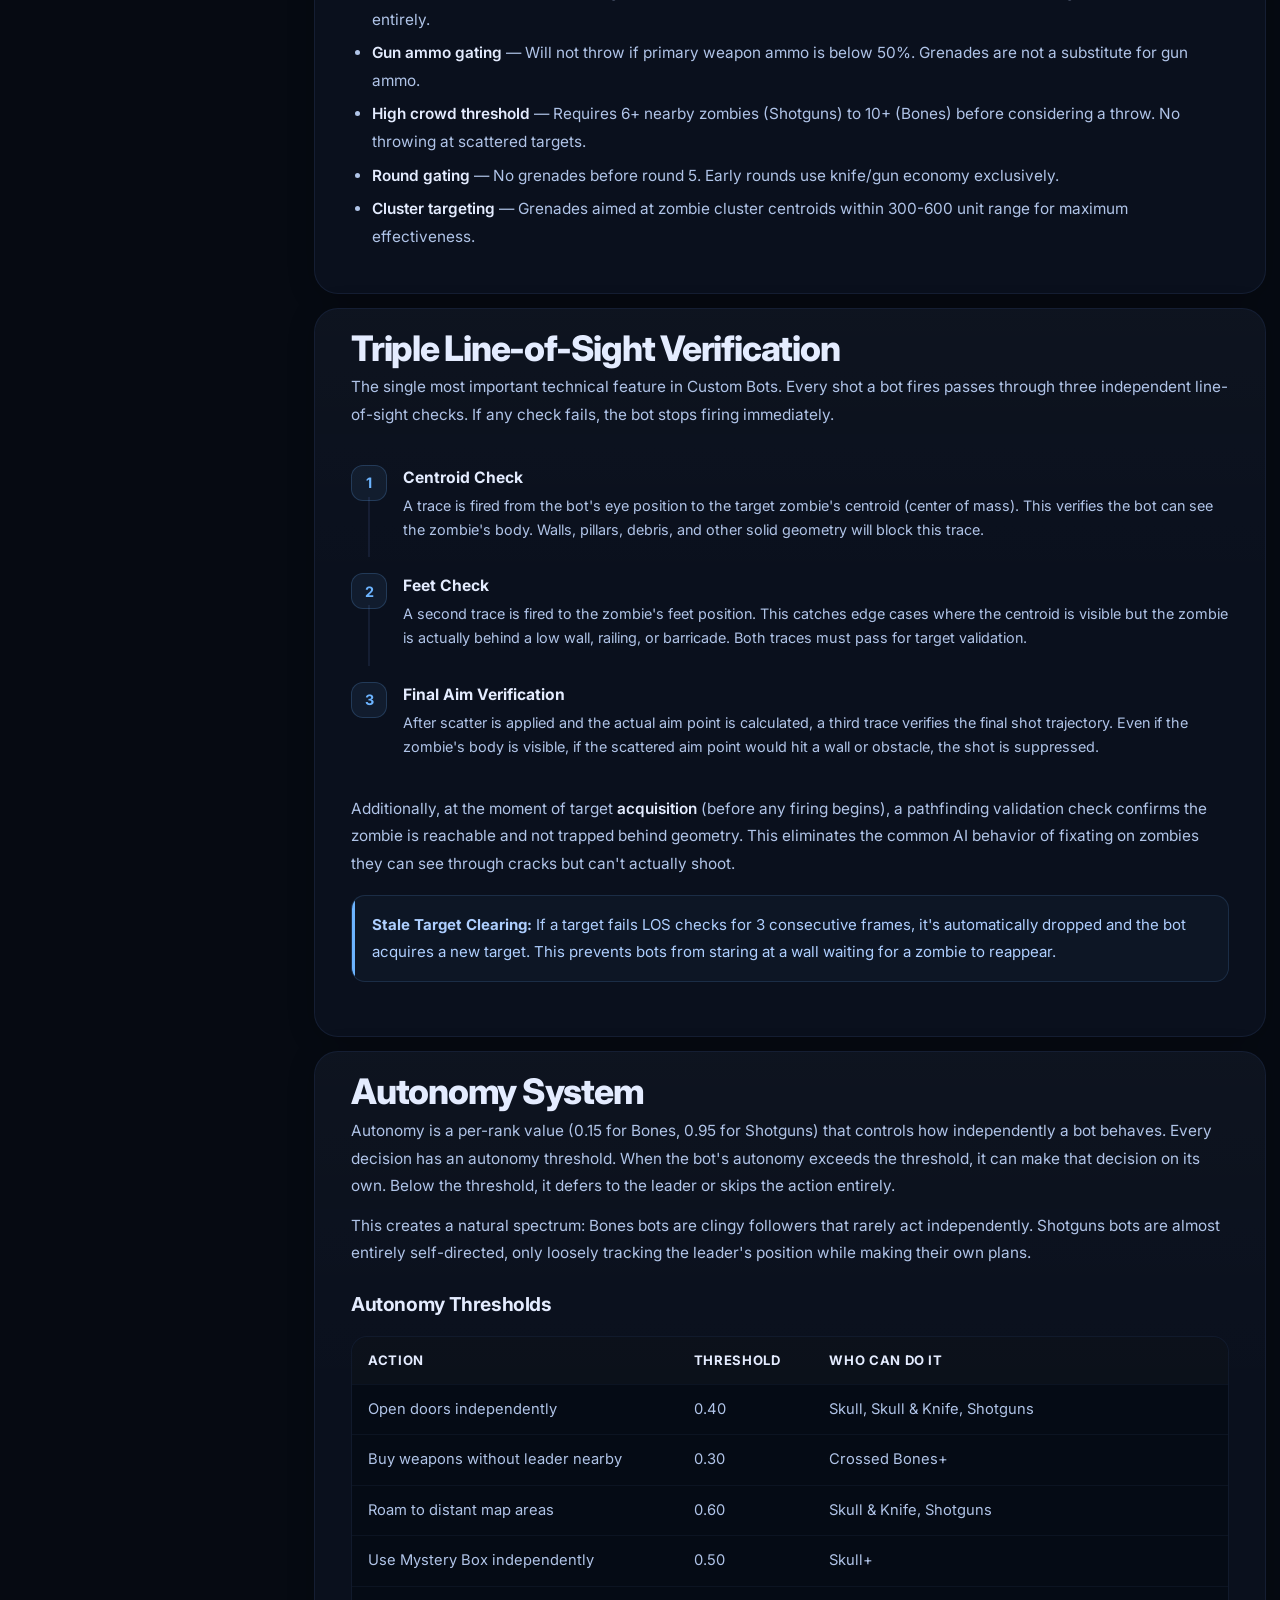
==== commit 1b843737: "Update index.html" ====
--- a/index.html
+++ b/index.html
@@ -927,6 +927,7 @@
     <li><strong>Ammo Conservation</strong> &mdash; Conservation activates at 60% ammo (not 40%). Range suppression kicks in at 350+ units even at full ammo (25% shot skip). Burst sizes capped to 2-3 shots at range. Pause between bursts doubled when low on ammo.</li>
     <li><strong>No Scatter at Close Range</strong> &mdash; Within 150 units, aim scatter is completely removed. Direct aim at the zombie. Scatter only applies at distance where it simulates natural aiming variance.</li>
     <li><strong>No Fallback Shooting</strong> &mdash; If the final aim point fails line-of-sight verification, the bot stops shooting entirely. No "shooting at the wall hoping to hit something."</li>
+    <li><strong>Dead Target Cutoff</strong> &mdash; Right before every trigger pull, the bot re-checks if the target is still alive. If the zombie died mid-burst (killed by another player or trap), the bot instantly stops firing. No more shooting at corpses or empty air.</li>
   </ul>
 
   <h3>Smart Grenades</h3>
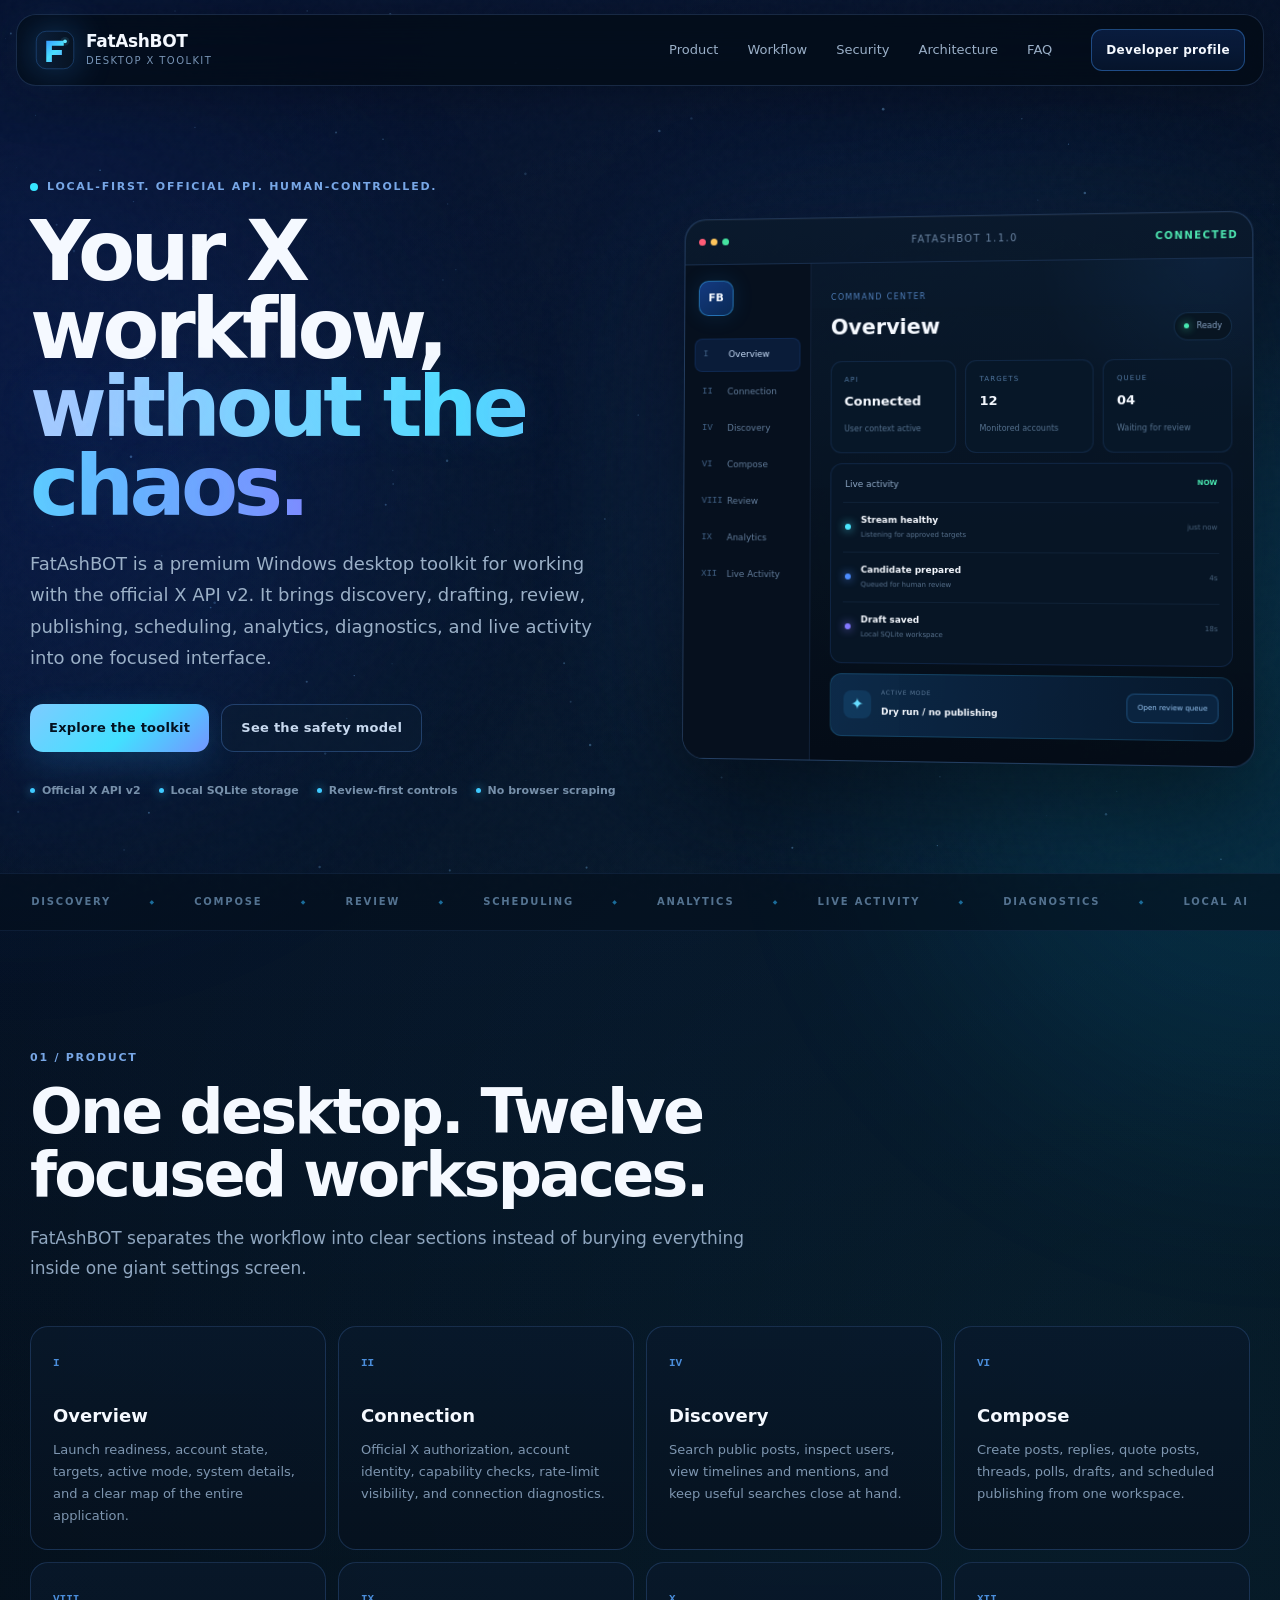
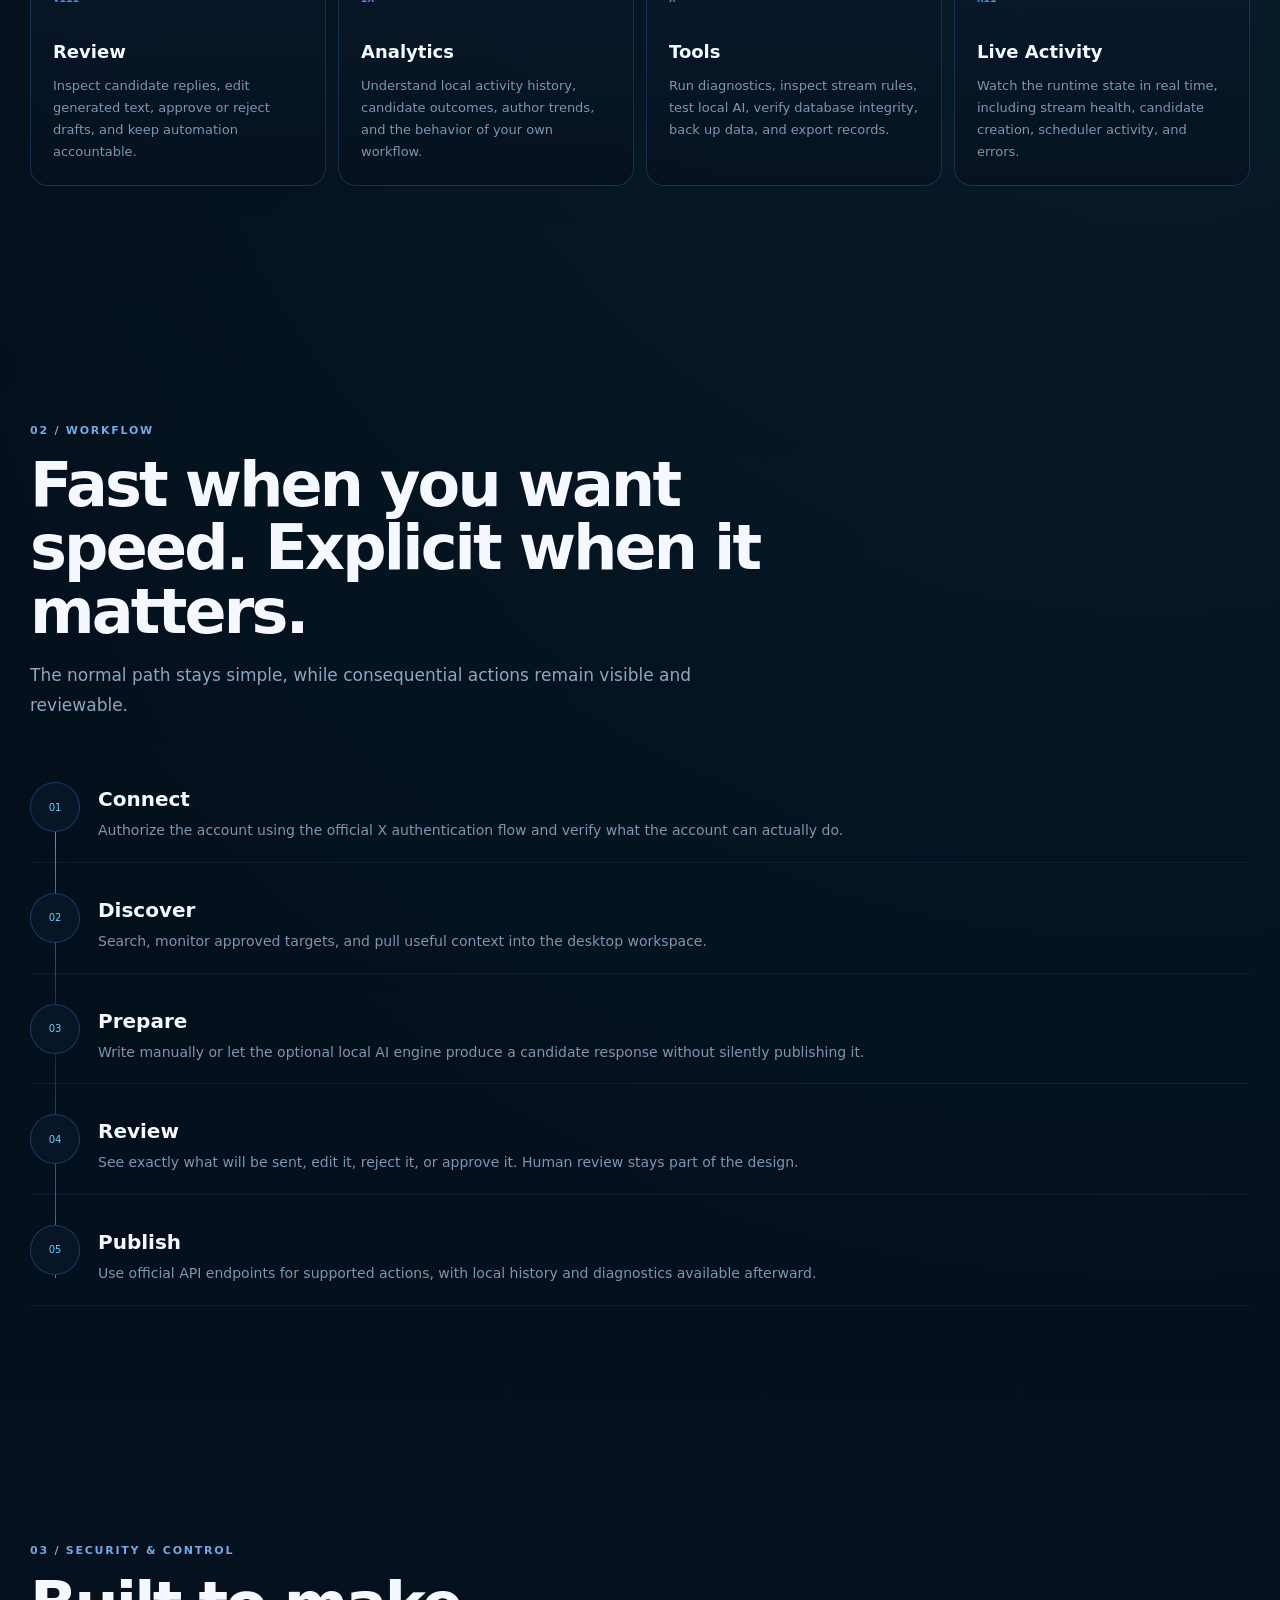
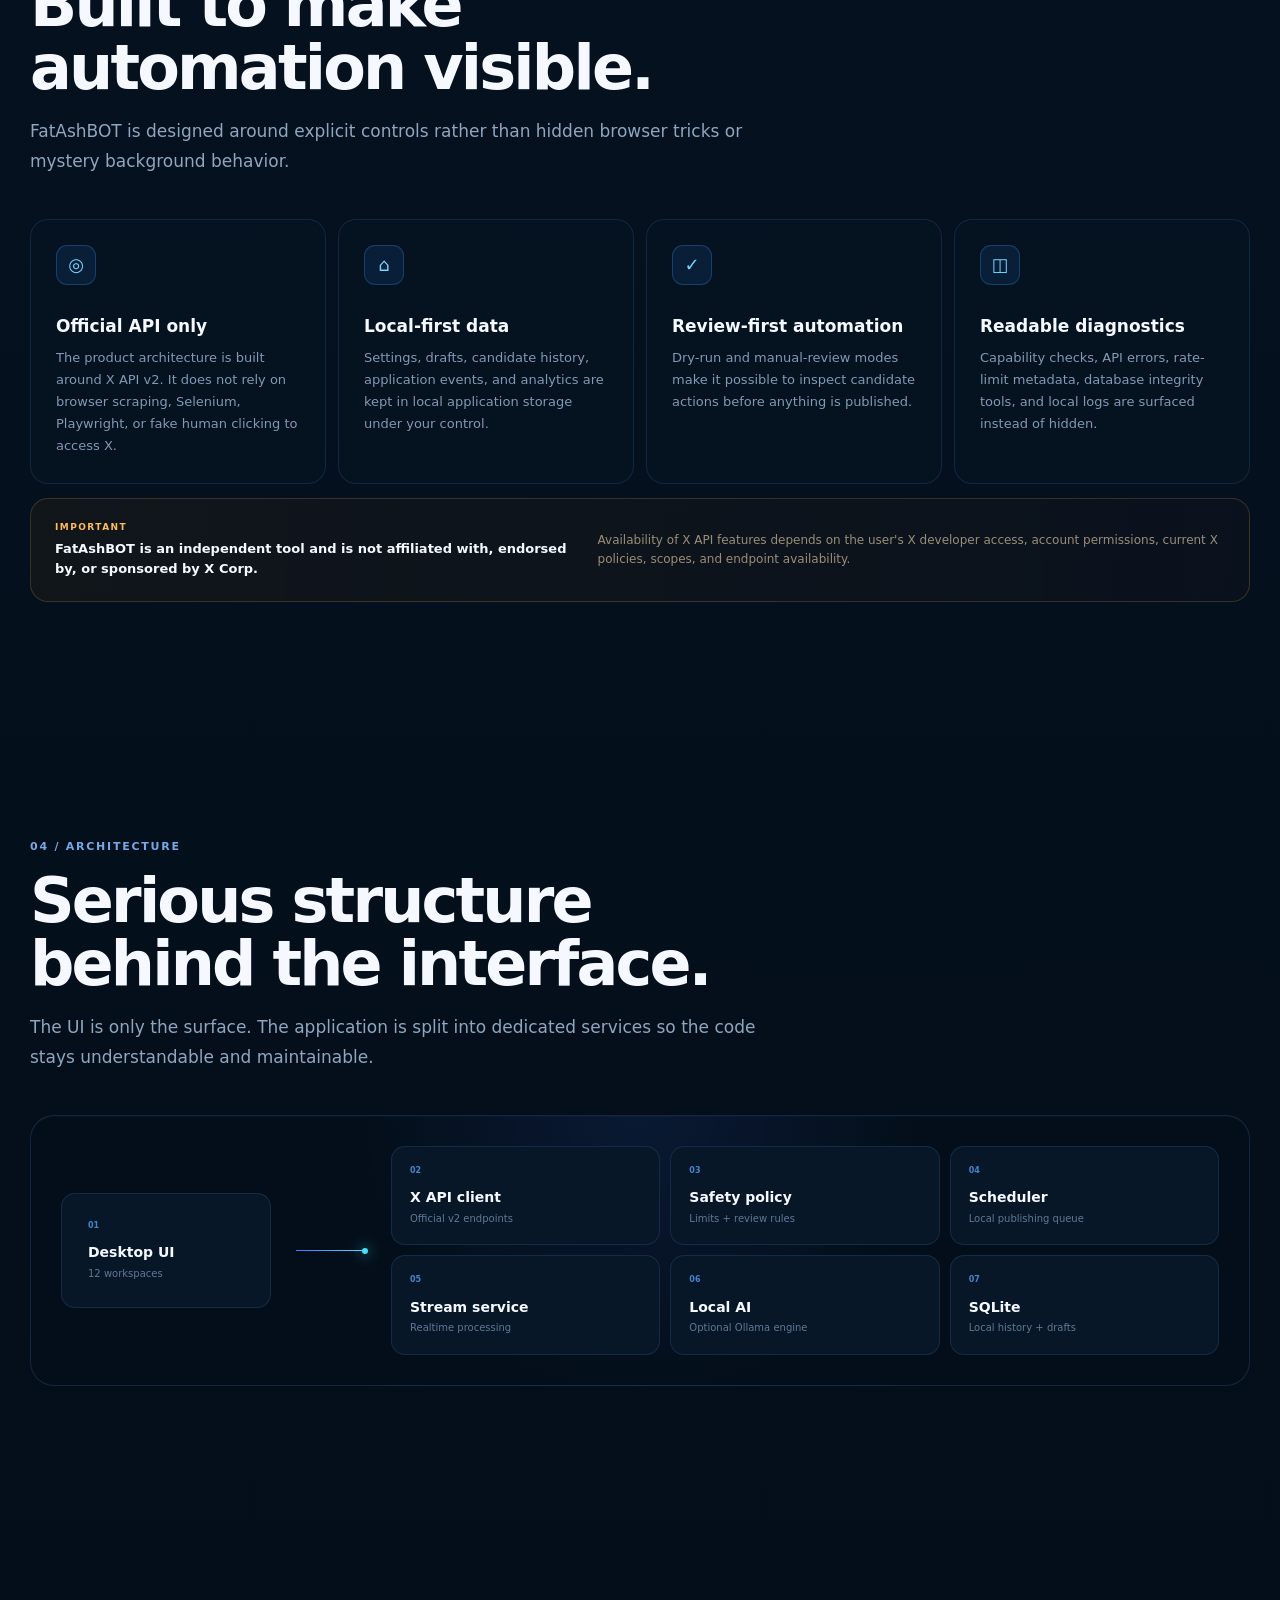
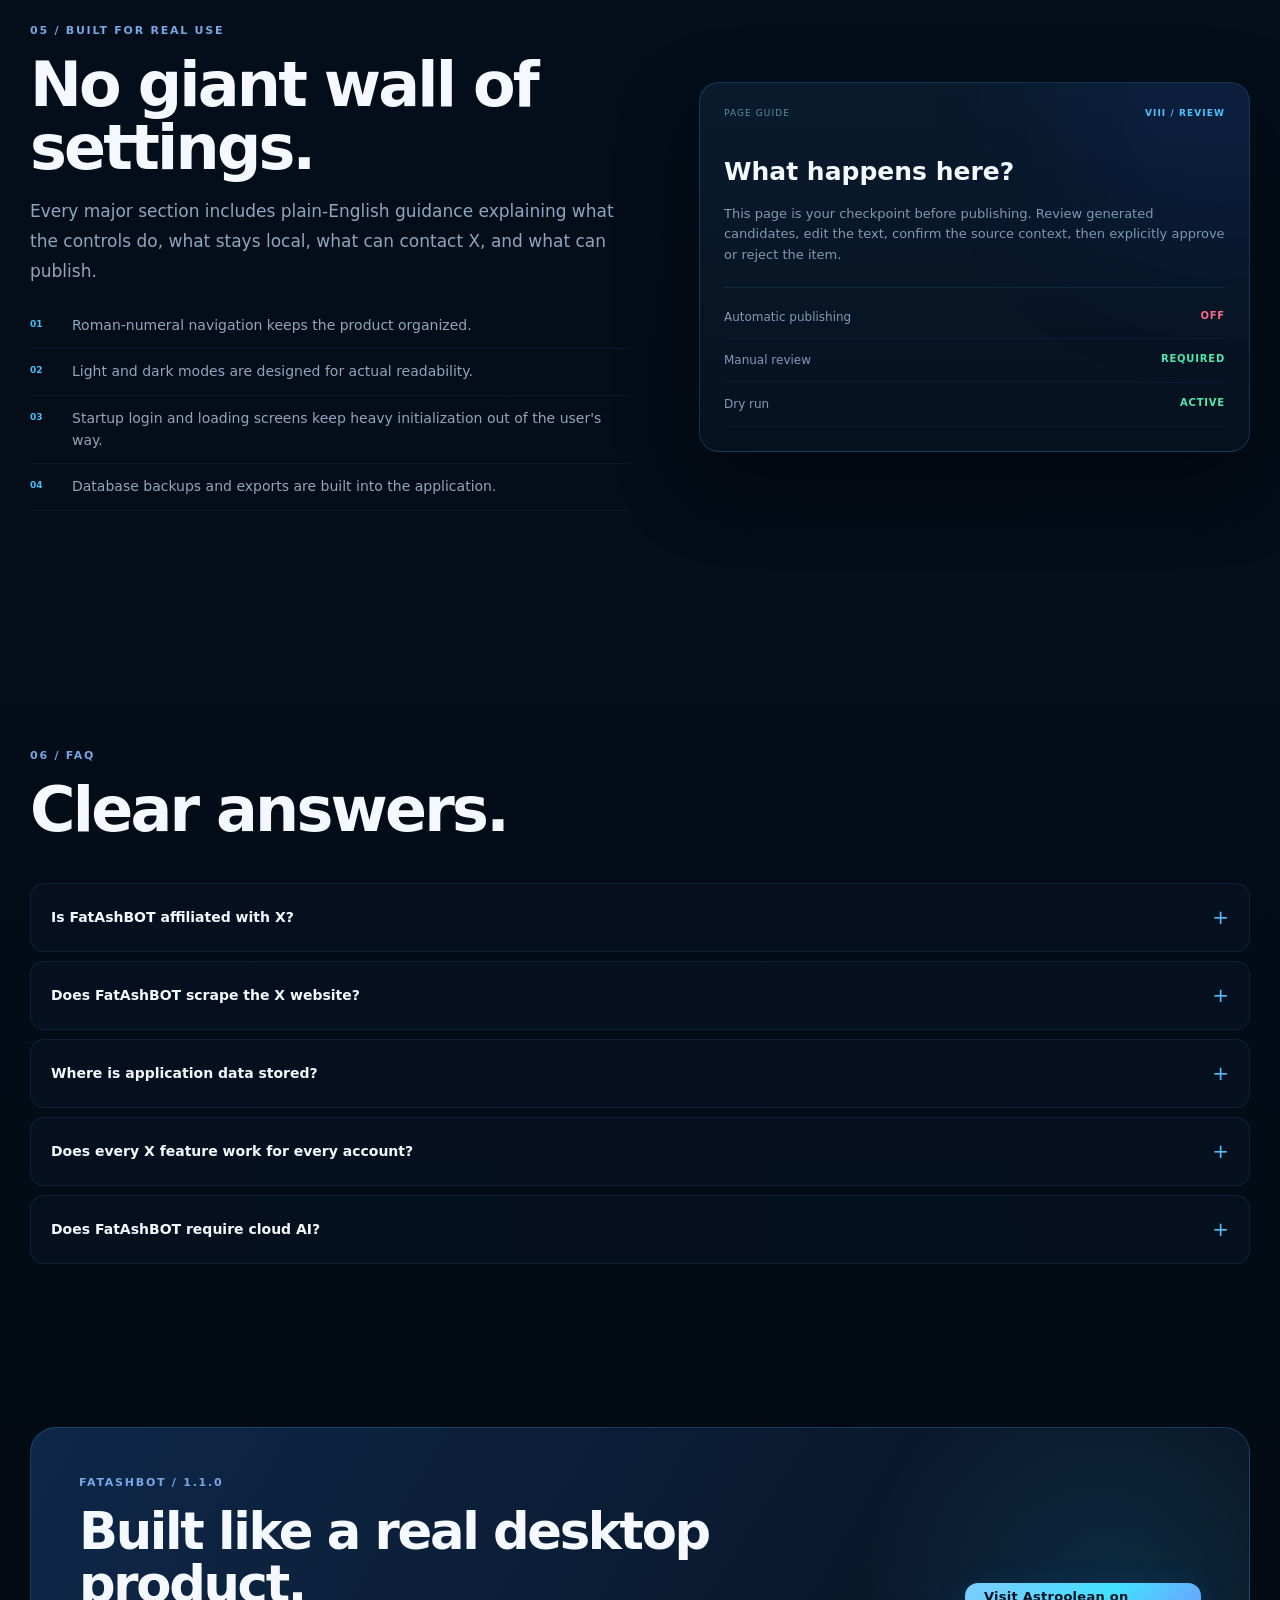
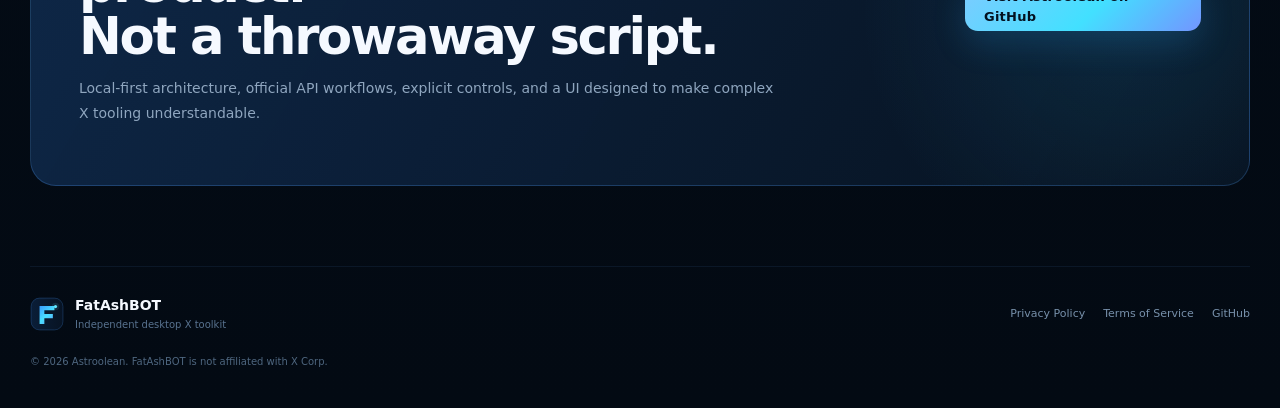
==== commit b0924621: "Add files via upload" ====
--- a/index.html
+++ b/index.html
@@ -1,2015 +1,268 @@
-<!DOCTYPE html>
-<html lang="en">
-<head>
-<meta charset="utf-8"/>
-<meta name="viewport" content="width=device-width,initial-scale=1"/>
-<title>Custom Bots v5.0.0 — BO2 Zombies AI</title>
-<meta name="description" content="Fully autonomous AI bots for Black Ops 2 Zombies on Plutonium T6. 11,066 lines of zombie-killing intelligence. 5-tier rank system, 6 maps, 6 Easter Eggs. One file. Drop it in. Play."/>
-<meta name="theme-color" content="#060a12"/>
-<meta property="og:title" content="Custom Bots v5.0.0 — BO2 Zombies AI"/>
-<meta property="og:description" content="Fully autonomous AI bots for Black Ops 2 Zombies on Plutonium T6. 5-tier rank system, 6 maps, 6 Easter Eggs. One file install."/>
-<meta property="og:type" content="website"/>
-<link rel="preconnect" href="https://fonts.googleapis.com"/>
-<link rel="preconnect" href="https://fonts.gstatic.com" crossorigin/>
-<link href="https://fonts.googleapis.com/css2?family=Inter:opsz,wght@14..32,400;14..32,500;14..32,600;14..32,700;14..32,800;14..32,900&family=JetBrains+Mono:wght@400;500;600&display=swap" rel="stylesheet"/>
-<style>
-*,*::before,*::after{box-sizing:border-box;margin:0;padding:0}
-:root{
-  --bg:#060a12;--bg2:#0c1220;--bg3:#111a2e;
-  --surface:rgba(12,18,32,0.78);--surface2:rgba(16,24,44,0.92);
-  --border:rgba(120,160,255,0.10);--border2:rgba(120,160,255,0.22);--border3:rgba(120,160,255,0.38);
-  --text:#e4ecff;--text2:#b0c4e8;--text3:#7b93bd;
-  --accent:#6cb4ff;--accent2:#5dffd8;--accent3:#a78bfa;--gold:#ffcc47;--red:#ff6b7a;--orange:#ffa347;
-  --glow-accent:rgba(108,180,255,0.12);--glow-green:rgba(93,255,216,0.08);--glow-purple:rgba(167,139,250,0.06);
-  --font:'Inter',system-ui,-apple-system,sans-serif;
-  --mono:'JetBrains Mono',ui-monospace,SFMono-Regular,monospace;
-  --max:1520px;--ease:cubic-bezier(0.16,1,0.3,1);
-}
-html{scroll-behavior:smooth;-webkit-font-smoothing:antialiased;-moz-osx-font-smoothing:grayscale;scrollbar-color:rgba(108,180,255,0.18) transparent}
-body{font-family:var(--font);color:var(--text);background:var(--bg);overflow-x:hidden;line-height:1.6}
-a{color:var(--accent);text-decoration:none;transition:color .2s}
-a:hover{color:#b8dcff}
-:focus-visible{outline:2px solid var(--accent);outline-offset:2px;border-radius:4px}
-::selection{background:rgba(108,180,255,0.25);color:#fff}
-
-.progress-bar{position:fixed;top:0;left:0;height:3px;background:linear-gradient(90deg,var(--accent),var(--accent2),var(--accent3));z-index:999;width:0%;transition:width .1s linear;box-shadow:0 0 12px var(--accent)}
-
-.canvas-bg{position:fixed;inset:0;z-index:0;pointer-events:none}
-.canvas-bg canvas{width:100%;height:100%;opacity:0.4}
-.ambient{position:fixed;inset:0;z-index:0;pointer-events:none;
-  background:
-    radial-gradient(ellipse 55% 45% at 10% 15%,rgba(108,180,255,0.09),transparent),
-    radial-gradient(ellipse 50% 40% at 90% 10%,rgba(93,255,216,0.06),transparent),
-    radial-gradient(ellipse 60% 50% at 50% 100%,rgba(167,139,250,0.05),transparent),
-    radial-gradient(ellipse 40% 35% at 70% 60%,rgba(255,204,71,0.03),transparent);
-}
-
-.shell{position:relative;z-index:1;width:min(calc(100% - 28px),var(--max));margin:0 auto;padding:20px 0 100px}
-
-.hero{position:relative;overflow:hidden;border-radius:28px;border:1px solid var(--border);background:var(--surface2);padding:56px 48px 48px;margin-bottom:24px;box-shadow:0 32px 100px rgba(0,0,0,0.5),inset 0 1px 0 rgba(255,255,255,0.04)}
-.hero::before{content:"";position:absolute;inset:-2px;border-radius:30px;background:linear-gradient(135deg,rgba(108,180,255,0.15),transparent 40%,transparent 60%,rgba(93,255,216,0.10));z-index:-1;opacity:0;transition:opacity .5s;pointer-events:none}
-.hero:hover::before{opacity:1}
-.hero-noise{position:absolute;inset:0;opacity:.03;background:url("data:image/svg+xml,%3Csvg viewBox='0 0 256 256' xmlns='http://www.w3.org/2000/svg'%3E%3Cfilter id='n'%3E%3CfeTurbulence type='fractalNoise' baseFrequency='.85' numOctaves='4' stitchTiles='stitch'/%3E%3C/filter%3E%3Crect width='100%25' height='100%25' filter='url(%23n)'/%3E%3C/svg%3E");pointer-events:none}
-.hero-orb{position:absolute;border-radius:50%;filter:blur(80px);pointer-events:none;animation:float 8s ease-in-out infinite}
-.hero-orb.a{width:350px;height:350px;background:rgba(108,180,255,0.10);top:-120px;left:-80px;animation-delay:0s}
-.hero-orb.b{width:280px;height:280px;background:rgba(93,255,216,0.07);bottom:-100px;right:-60px;animation-delay:-3s}
-.hero-orb.c{width:220px;height:220px;background:rgba(167,139,250,0.06);top:40%;left:60%;animation-delay:-5s}
-@keyframes float{0%,100%{transform:translateY(0) scale(1)}50%{transform:translateY(-20px) scale(1.05)}}
-.hero-grid{display:grid;grid-template-columns:1fr 1fr;gap:36px;align-items:center;position:relative;z-index:1}
-.hero-badges{display:flex;flex-wrap:wrap;gap:8px;margin-bottom:16px}
-.badge{display:inline-flex;align-items:center;gap:6px;padding:5px 14px;border-radius:100px;border:1px solid var(--border);background:rgba(255,255,255,0.03);color:var(--text2);font-size:.82rem;font-weight:600;letter-spacing:.02em;backdrop-filter:blur(8px)}
-.pulse{width:6px;height:6px;border-radius:50%;background:var(--accent2);box-shadow:0 0 8px var(--accent2);animation:pulse-anim 2s ease-in-out infinite}
-@keyframes pulse-anim{0%,100%{opacity:1;transform:scale(1)}50%{opacity:.5;transform:scale(0.8)}}
-.hero h1{font-size:clamp(3rem,5.5vw,4.8rem);font-weight:900;letter-spacing:-.05em;line-height:.95;background:linear-gradient(135deg,#fff 0%,#c0d8ff 40%,var(--accent) 80%);-webkit-background-clip:text;-webkit-text-fill-color:transparent;background-clip:text}
-.hero-sub{max-width:580px;color:var(--text2);font-size:clamp(1rem,1.35vw,1.1rem);line-height:1.8;margin-top:18px}
-.hero-actions{display:flex;flex-wrap:wrap;gap:10px;margin-top:28px}
-
-.btn{display:inline-flex;align-items:center;justify-content:center;gap:8px;height:48px;padding:0 22px;border-radius:14px;border:1px solid var(--border);background:rgba(255,255,255,0.04);color:var(--text);font-weight:600;font-size:.94rem;cursor:pointer;backdrop-filter:blur(8px);transition:all .22s var(--ease);position:relative;overflow:hidden}
-.btn::before{content:"";position:absolute;inset:0;background:linear-gradient(135deg,rgba(255,255,255,0.06),transparent);opacity:0;transition:opacity .22s}
-.btn:hover{transform:translateY(-2px);border-color:var(--border2);box-shadow:0 8px 32px rgba(0,0,0,0.3);color:var(--text)}
-.btn:hover::before{opacity:1}
-.btn:active{transform:translateY(0)}
-.btn.primary{background:linear-gradient(135deg,rgba(108,180,255,0.16),rgba(93,255,216,0.10));border-color:rgba(108,180,255,0.28)}
-.btn.primary:hover{background:linear-gradient(135deg,rgba(108,180,255,0.28),rgba(93,255,216,0.18));border-color:rgba(108,180,255,0.45);box-shadow:0 8px 40px rgba(108,180,255,0.12)}
-.btn svg{width:16px;height:16px;flex-shrink:0}
-
-.stats-grid{display:grid;grid-template-columns:repeat(2,1fr);gap:10px}
-.stat{padding:22px 18px;border-radius:18px;background:rgba(255,255,255,0.025);border:1px solid var(--border);display:flex;flex-direction:column;gap:10px;transition:all .3s var(--ease);position:relative;overflow:hidden}
-.stat::after{content:"";position:absolute;inset:0;background:linear-gradient(135deg,rgba(108,180,255,0.04),transparent);opacity:0;transition:opacity .3s}
-.stat:hover{border-color:var(--border2);transform:translateY(-2px);box-shadow:0 8px 30px rgba(0,0,0,0.2)}
-.stat:hover::after{opacity:1}
-.stat-label{font-size:10.5px;text-transform:uppercase;letter-spacing:.12em;color:var(--text3);font-weight:700;position:relative;z-index:1}
-.stat-val{font-size:clamp(1.3rem,2.2vw,1.8rem);font-weight:800;letter-spacing:-.035em;line-height:1;position:relative;z-index:1}
-.stat-val .counter{display:inline-block}
-
-.mobile-nav{display:none;margin-bottom:16px}
-.mobile-nav select{width:100%;height:48px;border-radius:14px;background:var(--surface);border:1px solid var(--border);color:var(--text);padding:0 16px;font:inherit;font-size:.95rem;appearance:none;background-image:url("data:image/svg+xml,%3Csvg xmlns='http://www.w3.org/2000/svg' width='16' height='16' fill='%237b93bd'%3E%3Cpath d='M4 6l4 4 4-4'/%3E%3C/svg%3E");background-repeat:no-repeat;background-position:right 14px center}
-
-.layout{display:grid;grid-template-columns:280px minmax(0,1fr);gap:20px;align-items:start}
-.sidebar{position:sticky;top:16px;border-radius:22px;background:var(--surface);border:1px solid var(--border);backdrop-filter:blur(16px);box-shadow:0 4px 32px rgba(0,0,0,0.25);max-height:calc(100vh - 32px);overflow-y:auto;scrollbar-width:thin;scrollbar-color:rgba(108,180,255,0.12) transparent;padding:20px 14px}
-.sidebar-head{display:flex;align-items:center;justify-content:space-between;margin-bottom:12px;padding:0 6px}
-.sidebar-title{font-size:10px;text-transform:uppercase;letter-spacing:.14em;color:var(--text3);font-weight:700}
-.sidebar-kbd{font-size:10px;color:var(--text3);background:rgba(255,255,255,0.05);border:1px solid var(--border);border-radius:6px;padding:2px 7px;font-family:var(--mono);font-weight:500}
-
-.search-box{margin-bottom:12px;position:relative}
-.search-box input{width:100%;height:38px;border-radius:10px;border:1px solid var(--border);background:rgba(255,255,255,0.03);color:var(--text);padding:0 12px 0 34px;font:inherit;font-size:.88rem;transition:border-color .2s,background .2s;outline:none}
-.search-box input:focus{border-color:var(--border2);background:rgba(255,255,255,0.05)}
-.search-box input::placeholder{color:var(--text3)}
-.search-box svg{position:absolute;left:10px;top:50%;transform:translateY(-50%);width:15px;height:15px;color:var(--text3);pointer-events:none}
-
-.toc{display:flex;flex-direction:column;gap:2px}
-.toc-link{display:flex;align-items:center;gap:8px;padding:9px 12px;border-radius:10px;color:var(--text3);font-size:.87rem;font-weight:500;border:1px solid transparent;transition:all .18s;line-height:1.3;position:relative}
-.toc-link:hover{color:var(--text2);background:rgba(255,255,255,0.03)}
-.toc-link.active{color:var(--text);background:rgba(108,180,255,0.07);border-color:rgba(108,180,255,0.15)}
-.toc-link.active::before{content:"";position:absolute;left:-14px;top:50%;transform:translateY(-50%);width:3px;height:18px;border-radius:2px;background:var(--accent)}
-.toc-link .toc-dot{width:4px;height:4px;border-radius:50%;background:var(--text3);flex-shrink:0;transition:background .2s}
-.toc-link.active .toc-dot{background:var(--accent);box-shadow:0 0 6px var(--accent)}
-
-.toc-sep{height:1px;background:var(--border);margin:8px 12px}
-
-.main{min-width:0}
-.stack{display:flex;flex-direction:column;gap:14px}
-
-.card{border-radius:24px;background:var(--surface);border:1px solid var(--border);padding:20px 36px 36px;box-shadow:0 4px 28px rgba(0,0,0,0.2);position:relative;overflow:hidden;transition:border-color .35s,box-shadow .35s}
-.card::before{content:"";position:absolute;inset:0;background:linear-gradient(180deg,rgba(255,255,255,0.015),transparent 40%);pointer-events:none}
-.card:hover{border-color:var(--border2);box-shadow:0 8px 40px rgba(0,0,0,0.28)}
-.card-glow{position:absolute;width:250px;height:250px;border-radius:50%;filter:blur(80px);opacity:0;transition:opacity .5s;pointer-events:none;z-index:0}
-.card:hover .card-glow{opacity:1}
-.card>*:not(.card-glow){position:relative;z-index:1}
-
-.card h2{font-size:clamp(1.55rem,2.8vw,2.2rem);font-weight:800;letter-spacing:-.035em;margin-bottom:6px;line-height:1.1}
-.card h3{margin-top:22px;margin-bottom:10px;font-size:clamp(1.05rem,1.5vw,1.25rem);font-weight:700;letter-spacing:-.02em;color:var(--text)}
-.card h4{margin-top:16px;margin-bottom:8px;font-size:1rem;font-weight:600;color:#c8d8f5}
-.card p,.card li{color:var(--text2);font-size:.96rem;line-height:1.8}
-.card p{margin:12px 0}
-.card p:first-of-type{margin-top:0}
-.card strong{color:var(--text);font-weight:600}
-.card em{color:#c0d2f0}
-.card ul,.card ol{padding-left:1.3rem}
-.card li{margin-bottom:6px}
-.card hr{border:none;height:1px;background:var(--border);margin:28px 0}
-
-.tw{overflow-x:auto;margin:16px 0;border-radius:16px;border:1px solid var(--border);background:rgba(3,6,14,0.5)}
-table{width:100%;border-collapse:collapse;min-width:580px}
-th,td{padding:13px 16px;text-align:left;border-bottom:1px solid rgba(120,160,255,0.06);vertical-align:top;font-size:.92rem}
-th{background:rgba(255,255,255,0.025);color:var(--text);font-weight:700;font-size:.82rem;text-transform:uppercase;letter-spacing:.05em;white-space:nowrap}
-td{color:var(--text2)}
-tr:last-child td{border-bottom:0}
-tr{transition:background .15s}
-tr:hover td{background:rgba(108,180,255,0.02)}
-
-code{font-family:var(--mono);background:rgba(108,180,255,0.07);border:1px solid rgba(120,160,255,0.10);border-radius:7px;padding:.12rem .4rem;color:#b8d6ff;font-size:.87em;font-weight:500}
-
-.code-wrap{position:relative;margin:16px 0;border-radius:16px;border:1px solid var(--border);background:rgba(3,6,14,0.65);overflow:hidden}
-.code-bar{display:flex;align-items:center;justify-content:space-between;padding:8px 16px;background:rgba(255,255,255,0.02);border-bottom:1px solid var(--border)}
-.code-dots{display:flex;gap:6px}
-.code-dots span{width:10px;height:10px;border-radius:50%;background:rgba(255,255,255,0.08);border:1px solid rgba(255,255,255,0.06)}
-.code-dots span:nth-child(1){background:rgba(255,95,86,0.7)}
-.code-dots span:nth-child(2){background:rgba(255,189,46,0.7)}
-.code-dots span:nth-child(3){background:rgba(39,201,63,0.7)}
-.copy-btn{background:none;border:1px solid var(--border);border-radius:8px;color:var(--text3);font-size:11px;font-family:var(--mono);padding:4px 10px;cursor:pointer;transition:all .2s;display:flex;align-items:center;gap:5px}
-.copy-btn:hover{border-color:var(--border2);color:var(--text);background:rgba(255,255,255,0.04)}
-.copy-btn.copied{color:var(--accent2);border-color:rgba(93,255,216,0.3)}
-.copy-btn svg{width:13px;height:13px}
-pre.cb{margin:0;padding:18px 20px;overflow-x:auto;scrollbar-width:thin;scrollbar-color:rgba(108,180,255,0.1) transparent}
-pre.cb code{background:none;border:0;padding:0;display:block;white-space:pre;color:#b8d6ff;font-size:.9rem;line-height:1.65}
-
-.callout{margin:18px 0;padding:16px 20px;border-radius:14px;border:1px solid;font-size:.94rem;line-height:1.75;position:relative;overflow:hidden}
-.callout::before{content:"";position:absolute;left:0;top:0;bottom:0;width:3px;border-radius:2px}
-.callout.info{background:rgba(108,180,255,0.04);border-color:rgba(108,180,255,0.15);color:#aecfff}
-.callout.info::before{background:var(--accent)}
-.callout.warn{background:rgba(255,204,71,0.04);border-color:rgba(255,204,71,0.15);color:#ffe09a}
-.callout.warn::before{background:var(--gold)}
-.callout.danger{background:rgba(255,107,122,0.04);border-color:rgba(255,107,122,0.15);color:#ffb0b8}
-.callout.danger::before{background:var(--red)}
-.callout.success{background:rgba(93,255,216,0.04);border-color:rgba(93,255,216,0.15);color:#a0ffd8}
-.callout.success::before{background:var(--accent2)}
-.callout strong{color:inherit;font-weight:700}
-
-.feature-grid{display:grid;grid-template-columns:repeat(auto-fill,minmax(260px,1fr));gap:14px;margin:20px 0}
-.feature-item{padding:22px 20px;border-radius:18px;background:rgba(255,255,255,0.02);border:1px solid var(--border);transition:all .3s var(--ease);position:relative;overflow:hidden}
-.feature-item::after{content:"";position:absolute;inset:0;background:linear-gradient(135deg,rgba(108,180,255,0.03),transparent);opacity:0;transition:opacity .3s}
-.feature-item:hover{border-color:var(--border2);transform:translateY(-2px);box-shadow:0 8px 24px rgba(0,0,0,0.2)}
-.feature-item:hover::after{opacity:1}
-.feature-icon{font-size:1.6rem;margin-bottom:10px;display:block}
-.feature-title{font-size:.95rem;font-weight:700;color:var(--text);margin-bottom:6px}
-.feature-desc{font-size:.88rem;color:var(--text2);line-height:1.6}
-
-.rank-visual{display:flex;flex-direction:column;gap:16px;margin:20px 0}
-.rank-bar{padding:20px;border-radius:16px;border:1px solid var(--border);background:rgba(255,255,255,0.02);position:relative;overflow:hidden;transition:all .3s var(--ease)}
-.rank-bar:hover{border-color:var(--border2);transform:translateY(-1px)}
-.rank-header{display:flex;align-items:center;justify-content:space-between;margin-bottom:12px}
-.rank-name{font-weight:700;font-size:1.05rem;display:flex;align-items:center;gap:8px}
-.rank-tier{font-size:.78rem;font-weight:600;padding:3px 10px;border-radius:100px;border:1px solid;display:inline-flex}
-.rank-meter{height:8px;border-radius:4px;background:rgba(255,255,255,0.06);overflow:hidden}
-.rank-fill{height:100%;border-radius:4px;transition:width 1.5s var(--ease)}
-.rank-stats{display:grid;grid-template-columns:repeat(auto-fill,minmax(140px,1fr));gap:8px;margin-top:12px}
-.rank-stat{font-size:.82rem;color:var(--text2)}
-.rank-stat strong{color:var(--text);font-weight:600}
-
-.flow-steps{display:flex;flex-direction:column;gap:0;margin:20px 0}
-.flow-step{display:flex;gap:16px;position:relative;padding:16px 0}
-.flow-step:not(:last-child)::before{content:"";position:absolute;left:17px;top:48px;bottom:0;width:2px;background:var(--border)}
-.flow-num{width:36px;height:36px;border-radius:12px;background:rgba(108,180,255,0.08);border:1px solid rgba(108,180,255,0.20);display:flex;align-items:center;justify-content:center;font-weight:700;font-size:.9rem;color:var(--accent);flex-shrink:0;position:relative;z-index:1}
-.flow-content{flex:1}
-.flow-content h4{margin:0 0 4px;font-size:.98rem;font-weight:700;color:var(--text)}
-.flow-content p{margin:0;font-size:.9rem;color:var(--text2);line-height:1.65}
-
-.map-cards{display:grid;grid-template-columns:repeat(auto-fill,minmax(340px,1fr));gap:14px;margin:20px 0}
-.map-card{padding:24px;border-radius:18px;border:1px solid var(--border);background:rgba(255,255,255,0.015);transition:all .3s var(--ease);position:relative;overflow:hidden}
-.map-card::before{content:"";position:absolute;top:0;left:0;right:0;height:3px;border-radius:3px 3px 0 0}
-.map-card:hover{border-color:var(--border2);transform:translateY(-2px);box-shadow:0 8px 32px rgba(0,0,0,0.25)}
-.map-card.transit::before{background:linear-gradient(90deg,#ff6b7a,#ffa347)}
-.map-card.nuketown::before{background:linear-gradient(90deg,#5dffd8,#6cb4ff)}
-.map-card.dierise::before{background:linear-gradient(90deg,#a78bfa,#ff6b7a)}
-.map-card.mob::before{background:linear-gradient(90deg,#ffcc47,#ffa347)}
-.map-card.buried::before{background:linear-gradient(90deg,#6cb4ff,#a78bfa)}
-.map-card.origins::before{background:linear-gradient(90deg,#5dffd8,#ffcc47)}
-.map-card h4{margin:0 0 10px;font-size:1.1rem;font-weight:700;color:var(--text)}
-.map-card p{margin:0 0 8px;font-size:.9rem;color:var(--text2);line-height:1.6}
-.map-card ul{padding-left:1.1rem;margin:0}
-.map-card li{font-size:.88rem;color:var(--text2);margin-bottom:4px;line-height:1.5}
-
-.score-table{margin:16px 0}
-.score-row{display:flex;align-items:center;gap:12px;padding:8px 0;border-bottom:1px solid rgba(120,160,255,0.04)}
-.score-row:last-child{border-bottom:0}
-.score-label{width:120px;font-size:.88rem;font-weight:600;color:var(--text);flex-shrink:0}
-.score-bar-wrap{flex:1;height:10px;border-radius:5px;background:rgba(255,255,255,0.04);overflow:hidden}
-.score-bar-fill{height:100%;border-radius:5px}
-.score-val{width:80px;font-size:.82rem;color:var(--text3);text-align:right;flex-shrink:0;font-family:var(--mono)}
-
-.compare-grid{display:grid;grid-template-columns:1fr 1fr;gap:16px;margin:20px 0}
-.compare-col{padding:24px;border-radius:16px;border:1px solid var(--border);background:rgba(255,255,255,0.015)}
-.compare-col h4{margin:0 0 12px;font-size:1rem;font-weight:700;text-align:center}
-.compare-col.before h4{color:var(--red)}
-.compare-col.after h4{color:var(--accent2)}
-.compare-col ul{padding-left:1.1rem;margin:0}
-.compare-col li{font-size:.88rem;color:var(--text2);margin-bottom:6px;line-height:1.5}
-
-.accordion{margin:16px 0}
-.acc-item{border:1px solid var(--border);border-radius:14px;margin-bottom:8px;overflow:hidden;transition:border-color .2s}
-.acc-item:hover{border-color:var(--border2)}
-.acc-trigger{width:100%;padding:16px 20px;background:rgba(255,255,255,0.02);border:none;color:var(--text);font:inherit;font-size:.96rem;font-weight:600;text-align:left;cursor:pointer;display:flex;align-items:center;justify-content:space-between;transition:background .2s}
-.acc-trigger:hover{background:rgba(255,255,255,0.04)}
-.acc-trigger::after{content:"+";font-size:1.2rem;color:var(--text3);transition:transform .2s}
-.acc-item.open .acc-trigger::after{content:"-";transform:rotate(180deg)}
-.acc-body{max-height:0;overflow:hidden;transition:max-height .35s var(--ease)}
-.acc-item.open .acc-body{max-height:600px}
-.acc-inner{padding:0 20px 16px;color:var(--text2);font-size:.93rem;line-height:1.75}
-
-.tag{display:inline-flex;align-items:center;padding:3px 10px;border-radius:100px;font-size:.78rem;font-weight:600;border:1px solid}
-.tag.blue{color:var(--accent);border-color:rgba(108,180,255,0.25);background:rgba(108,180,255,0.06)}
-.tag.green{color:var(--accent2);border-color:rgba(93,255,216,0.25);background:rgba(93,255,216,0.06)}
-.tag.purple{color:var(--accent3);border-color:rgba(167,139,250,0.25);background:rgba(167,139,250,0.06)}
-.tag.gold{color:var(--gold);border-color:rgba(255,204,71,0.25);background:rgba(255,204,71,0.06)}
-.tag.red{color:var(--red);border-color:rgba(255,107,122,0.25);background:rgba(255,107,122,0.06)}
-
-.footer{margin-top:24px;text-align:center;padding:48px 28px;border-radius:24px;background:var(--surface);border:1px solid var(--border);position:relative;overflow:hidden;grid-column:1/-1}
-.footer::before{content:"";position:absolute;inset:0;background:radial-gradient(ellipse at 50% 0%,rgba(108,180,255,0.06),transparent 60%);pointer-events:none}
-.footer-title{font-size:1.3rem;font-weight:800;letter-spacing:-.02em;background:linear-gradient(135deg,var(--text),var(--accent));-webkit-background-clip:text;-webkit-text-fill-color:transparent;background-clip:text;margin-bottom:6px;position:relative;z-index:1}
-.footer-sub{font-size:.9rem;color:var(--text3);position:relative;z-index:1}
-.footer-line{display:flex;align-items:center;justify-content:center;gap:16px;margin-top:6px;position:relative;z-index:1}
-.footer-line .sep{width:4px;height:4px;border-radius:50%;background:var(--text3);opacity:.5}
-.footer-tagline{margin-top:14px;font-size:1rem;font-weight:700;background:linear-gradient(90deg,var(--accent),var(--accent2));-webkit-background-clip:text;-webkit-text-fill-color:transparent;background-clip:text;position:relative;z-index:1}
-
-.btt{position:fixed;right:20px;bottom:20px;width:50px;height:50px;border-radius:15px;border:1px solid var(--border);background:rgba(6,10,18,0.92);color:var(--text);display:flex;align-items:center;justify-content:center;font-size:1.1rem;backdrop-filter:blur(16px);box-shadow:0 4px 24px rgba(0,0,0,0.3);opacity:0;transform:translateY(12px);pointer-events:none;transition:all .3s var(--ease);z-index:50;cursor:pointer;text-decoration:none}
-.btt.show{opacity:1;transform:translateY(0);pointer-events:auto}
-.btt:hover{border-color:var(--border2);background:rgba(108,180,255,0.08);color:var(--text)}
-
-.dev-progress{border-radius:20px;background:var(--surface);border:1px solid var(--border);padding:22px 28px;margin-bottom:24px;position:relative;overflow:hidden}
-.dev-progress::before{content:"";position:absolute;inset:0;background:linear-gradient(180deg,rgba(255,255,255,0.015),transparent 40%);pointer-events:none}
-.dev-progress-head{display:flex;align-items:center;justify-content:space-between;margin-bottom:12px;position:relative;z-index:1}
-.dev-progress-label{font-size:1.1rem;font-weight:800;color:var(--text);letter-spacing:.04em;text-transform:uppercase;display:flex;align-items:center;gap:10px}
-.dev-progress-pct{font-size:1.3rem;font-weight:800;color:var(--accent);font-family:var(--mono);letter-spacing:.02em}
-.dev-progress-track{position:relative;height:10px;border-radius:100px;background:rgba(255,255,255,0.04);border:1px solid rgba(120,160,255,0.08);overflow:hidden;z-index:1}
-.dev-progress-fill{height:100%;border-radius:100px;background:linear-gradient(90deg,var(--accent),var(--accent2),var(--accent3));position:relative;width:0%;transition:width 1.8s cubic-bezier(.22,1,.36,1)}
-.dev-progress-fill::after{content:"";position:absolute;inset:0;background:linear-gradient(90deg,transparent 40%,rgba(255,255,255,0.25) 50%,transparent 60%);animation:progressShimmer 2.5s infinite linear}
-.dev-progress-glow{position:absolute;right:-4px;top:50%;transform:translateY(-50%);width:18px;height:18px;border-radius:50%;background:var(--accent2);filter:blur(6px);opacity:.7;animation:progressPulse 2s infinite ease-in-out}
-@keyframes progressShimmer{0%{transform:translateX(-200%)}100%{transform:translateX(200%)}}
-@keyframes progressPulse{0%,100%{opacity:.5;transform:translateY(-50%) scale(.8)}50%{opacity:1;transform:translateY(-50%) scale(1.2)}}
-.reveal{opacity:0;transform:translateY(20px);transition:opacity .55s var(--ease),transform .55s var(--ease)}
-.reveal.vis{opacity:1;transform:translateY(0)}
-.reveal.d1{transition-delay:.06s}
-.reveal.d2{transition-delay:.12s}
-.reveal.d3{transition-delay:.18s}
-
-.cmd-overlay{position:fixed;inset:0;background:rgba(3,5,10,0.7);backdrop-filter:blur(8px);z-index:200;opacity:0;pointer-events:none;transition:opacity .2s;display:flex;align-items:flex-start;justify-content:center;padding-top:min(20vh,180px)}
-.cmd-overlay.open{opacity:1;pointer-events:auto}
-.cmd-box{width:min(560px,90vw);background:var(--surface2);border:1px solid var(--border2);border-radius:20px;box-shadow:0 32px 100px rgba(0,0,0,0.6);overflow:hidden;transform:scale(0.96) translateY(-8px);transition:transform .25s var(--ease);max-height:60vh;display:flex;flex-direction:column}
-.cmd-overlay.open .cmd-box{transform:scale(1) translateY(0)}
-.cmd-input{width:100%;height:54px;background:transparent;border:none;border-bottom:1px solid var(--border);color:var(--text);font:inherit;font-size:1rem;padding:0 20px;outline:none}
-.cmd-input::placeholder{color:var(--text3)}
-.cmd-results{overflow-y:auto;max-height:calc(60vh - 54px);padding:8px}
-.cmd-item{display:block;padding:12px 16px;border-radius:12px;color:var(--text2);font-size:.93rem;cursor:pointer;transition:background .12s,color .12s;text-decoration:none}
-.cmd-item:hover,.cmd-item.sel{background:rgba(108,180,255,0.08);color:var(--text)}
-.cmd-item .cmd-hint{float:right;font-size:.8rem;color:var(--text3)}
-
-.two-col{display:grid;grid-template-columns:1fr 1fr;gap:16px;margin:16px 0}
-
-@media(max-width:1180px){
-  .layout{grid-template-columns:1fr}
-  .sidebar{display:none}
-  .mobile-nav{display:block}
-}
-@media(max-width:860px){
-  .hero{padding:32px 24px;border-radius:22px}
-  .hero-grid{grid-template-columns:1fr}
-  .stats-grid{grid-template-columns:repeat(2,1fr)}
-  .card{padding:16px 24px 24px;border-radius:20px}
-  .compare-grid{grid-template-columns:1fr}
-  .map-cards{grid-template-columns:1fr}
-  .two-col{grid-template-columns:1fr}
-}
-@media(max-width:560px){
-  .shell{width:min(calc(100% - 12px),var(--max));padding-top:10px}
-  .stats-grid{grid-template-columns:1fr}
-  .btn{width:100%}
-  table{min-width:480px}
-  .hero h1{font-size:2.6rem}
-  .card{padding:14px 20px 20px}
-  .feature-grid{grid-template-columns:1fr}
-}
-@media print{
-  .progress-bar,.sidebar,.btt,.mobile-nav,.canvas-bg,.ambient,.cmd-overlay,.hero-orb,.hero-noise{display:none!important}
-  .card,.hero{break-inside:avoid;box-shadow:none;border-color:#ddd;background:#fff;color:#111}
-  .card h2,.hero h1{-webkit-text-fill-color:#111;background:none}
-  body{background:#fff;color:#111}
-  .card p,.card li,.card td{color:#333}
-}
-</style>
-</head>
-<body>
-
-<div class="progress-bar" id="progressBar"></div>
-<div class="canvas-bg"><canvas id="gridCanvas"></canvas></div>
-<div class="ambient"></div>
-
-<div class="shell">
-
-<header class="hero" id="top">
-  <div class="hero-noise"></div>
-  <div class="hero-orb a"></div>
-  <div class="hero-orb b"></div>
-  <div class="hero-orb c"></div>
-  <div class="hero-grid">
-    <div>
-      <div class="hero-badges">
-        <span class="badge"><span class="pulse"></span>Black Ops 2 Zombies</span>
-        <span class="badge">Plutonium T6</span>
-        <span class="badge">v5.0.0</span>
-        <span class="badge">2026 Edition</span>
-      </div>
-      <h1>Custom Bots</h1>
-      <p class="hero-sub">Fully autonomous AI teammates for every BO2 Zombies map. They buy weapons, open doors, train hordes, revive you, hit the box, grab perks, collect buildable parts, and assist with Easter Eggs &mdash; all on their own. One GSC file. Zero setup. Just play.</p>
-      <div class="hero-actions">
-        <a class="btn primary" href="#overview"><svg viewBox="0 0 24 24" fill="none" stroke="currentColor" stroke-width="2"><path d="M12 5v14M5 12l7 7 7-7"/></svg>Read the Docs</a>
-        <a class="btn" href="#installation"><svg viewBox="0 0 24 24" fill="none" stroke="currentColor" stroke-width="2"><path d="M21 15v4a2 2 0 01-2 2H5a2 2 0 01-2-2v-4M7 10l5 5 5-5M12 15V3"/></svg>Install</a>
-        <a class="btn" href="#rank-system">Ranks</a>
-        <a class="btn" href="#easter-egg-support">Easter Eggs</a>
-        <a class="btn" href="#whats-new">What's New</a>
-      </div>
-    </div>
-    <div class="stats-grid">
-      <div class="stat"><div class="stat-label">Lines of Code</div><div class="stat-val"><span class="counter" data-target="11066">0</span></div></div>
-      <div class="stat"><div class="stat-label">Supported Maps</div><div class="stat-val">All 6</div></div>
-      <div class="stat"><div class="stat-label">Easter Eggs</div><div class="stat-val"><span class="counter" data-target="6">0</span> / 6</div></div>
-      <div class="stat"><div class="stat-label">Default Setup</div><div class="stat-val">3 Bots</div></div>
-      <div class="stat"><div class="stat-label">Rank Tiers</div><div class="stat-val"><span class="counter" data-target="5">0</span></div></div>
-      <div class="stat"><div class="stat-label">Code Sections</div><div class="stat-val"><span class="counter" data-target="44">0</span></div></div>
-    </div>
-  </div>
-</header>
-
-<div class="dev-progress reveal vis">
-  <div class="dev-progress-head">
-    <span class="dev-progress-label"><span style="font-size:1.5em">🚀</span> Development Progress</span>
-    <span class="dev-progress-pct">50%</span>
-  </div>
-  <div class="dev-progress-track">
-    <div class="dev-progress-fill" id="devFill">
-      <div class="dev-progress-glow"></div>
-    </div>
-  </div>
-</div>
-
-<div class="mobile-nav">
-<select aria-label="Jump to section" id="mobileSelect">
-<option value="">Jump to section&hellip;</option>
-<option value="#overview">Overview</option>
-<option value="#whats-new">What's New in v5.0.0</option>
-<option value="#why-custom-bots">Why Custom Bots</option>
-<option value="#installation">Installation</option>
-<option value="#quick-start">Quick Start</option>
-<option value="#configuration-reference">Configuration</option>
-<option value="#rank-system">Rank System</option>
-<option value="#autonomous-decision-engine">Decision Engine</option>
-<option value="#advanced-combat-engine">Combat Engine</option>
-<option value="#triple-los">Triple Line of Sight</option>
-<option value="#autonomy-system">Autonomy</option>
-<option value="#survivability-system">Survivability</option>
-<option value="#early-game-flow">Early Game Flow</option>
-<option value="#early-round-knife-strategy">Knife Strategy</option>
-<option value="#training-ai">Training AI</option>
-<option value="#economy-system">Economy</option>
-<option value="#weapon-scoring">Weapon Scoring</option>
-<option value="#collectibles">Collectibles</option>
-<option value="#proactive-seeking">Part Seeking</option>
-<option value="#last-zombie-save">Last Zombie Save</option>
-<option value="#bot-personality-system">Personalities</option>
-<option value="#bot-communication-system">Communication</option>
-<option value="#round-based-scaling">Round Scaling</option>
-<option value="#downed-bot-behavior">Downed Behavior</option>
-<option value="#announcer-system">Announcer</option>
-<option value="#hud-system">HUD System</option>
-<option value="#map-specific-logic">Map Logic</option>
-<option value="#map-weapon-preferences">Map Weapons</option>
-<option value="#easter-egg-support">Easter Eggs</option>
-<option value="#hazard-detection">Hazards</option>
-<option value="#smart-navigation">Navigation</option>
-<option value="#safety-and-stability">Safety</option>
-<option value="#anti-crash">Anti-Crash</option>
-<option value="#file-architecture">Architecture</option>
-<option value="#technical-deep-dive">Technical Deep Dive</option>
-<option value="#faq">FAQ</option>
-<option value="#addon-guide">Addon Guide</option>
-<option value="#credits">Credits</option>
-</select>
-</div>
-
-<div class="layout">
-
-<aside class="sidebar" aria-label="Navigation">
-  <div class="sidebar-head">
-    <span class="sidebar-title">On This Page</span>
-    <span class="sidebar-kbd" title="Press Ctrl+K or / to search">Ctrl+K</span>
-  </div>
-  <div class="search-box">
-    <svg viewBox="0 0 24 24" fill="none" stroke="currentColor" stroke-width="2"><circle cx="11" cy="11" r="8"/><path d="m21 21-4.35-4.35"/></svg>
-    <input type="text" id="sidebarSearch" placeholder="Filter sections&hellip;"/>
-  </div>
-  <nav class="toc" id="toc">
-    <a class="toc-link" href="#overview"><span class="toc-dot"></span>Overview</a>
-    <a class="toc-link" href="#whats-new"><span class="toc-dot"></span>What's New in v5.0.0</a>
-    <a class="toc-link" href="#why-custom-bots"><span class="toc-dot"></span>Why Custom Bots</a>
-    <div class="toc-sep"></div>
-    <a class="toc-link" href="#installation"><span class="toc-dot"></span>Installation</a>
-    <a class="toc-link" href="#quick-start"><span class="toc-dot"></span>Quick Start</a>
-    <a class="toc-link" href="#configuration-reference"><span class="toc-dot"></span>Configuration</a>
-    <div class="toc-sep"></div>
-    <a class="toc-link" href="#rank-system"><span class="toc-dot"></span>Rank System</a>
-    <a class="toc-link" href="#autonomous-decision-engine"><span class="toc-dot"></span>Decision Engine</a>
-    <a class="toc-link" href="#advanced-combat-engine"><span class="toc-dot"></span>Combat Engine</a>
-    <a class="toc-link" href="#triple-los"><span class="toc-dot"></span>Triple Line of Sight</a>
-    <a class="toc-link" href="#autonomy-system"><span class="toc-dot"></span>Autonomy System</a>
-    <a class="toc-link" href="#survivability-system"><span class="toc-dot"></span>Survivability</a>
-    <div class="toc-sep"></div>
-    <a class="toc-link" href="#early-game-flow"><span class="toc-dot"></span>Early Game Flow</a>
-    <a class="toc-link" href="#early-round-knife-strategy"><span class="toc-dot"></span>Knife Strategy</a>
-    <a class="toc-link" href="#training-ai"><span class="toc-dot"></span>Training AI</a>
-    <a class="toc-link" href="#economy-system"><span class="toc-dot"></span>Economy System</a>
-    <a class="toc-link" href="#weapon-scoring"><span class="toc-dot"></span>Weapon Scoring</a>
-    <div class="toc-sep"></div>
-    <a class="toc-link" href="#collectibles"><span class="toc-dot"></span>Collectibles</a>
-    <a class="toc-link" href="#proactive-seeking"><span class="toc-dot"></span>Part Seeking</a>
-    <a class="toc-link" href="#last-zombie-save"><span class="toc-dot"></span>Last Zombie Save</a>
-    <div class="toc-sep"></div>
-    <a class="toc-link" href="#bot-personality-system"><span class="toc-dot"></span>Personalities</a>
-    <a class="toc-link" href="#bot-communication-system"><span class="toc-dot"></span>Communication</a>
-    <a class="toc-link" href="#round-based-scaling"><span class="toc-dot"></span>Round Scaling</a>
-    <a class="toc-link" href="#downed-bot-behavior"><span class="toc-dot"></span>Downed Behavior</a>
-    <a class="toc-link" href="#announcer-system"><span class="toc-dot"></span>Announcer</a>
-    <a class="toc-link" href="#hud-system"><span class="toc-dot"></span>HUD System</a>
-    <div class="toc-sep"></div>
-    <a class="toc-link" href="#map-specific-logic"><span class="toc-dot"></span>Map Logic</a>
-    <a class="toc-link" href="#map-weapon-preferences"><span class="toc-dot"></span>Map Weapons</a>
-    <a class="toc-link" href="#easter-egg-support"><span class="toc-dot"></span>Easter Eggs</a>
-    <a class="toc-link" href="#hazard-detection"><span class="toc-dot"></span>Hazards</a>
-    <a class="toc-link" href="#smart-navigation"><span class="toc-dot"></span>Navigation</a>
-    <div class="toc-sep"></div>
-    <a class="toc-link" href="#safety-and-stability"><span class="toc-dot"></span>Safety &amp; Stability</a>
-    <a class="toc-link" href="#anti-crash"><span class="toc-dot"></span>Anti-Crash Engineering</a>
-    <a class="toc-link" href="#file-architecture"><span class="toc-dot"></span>Architecture</a>
-    <a class="toc-link" href="#technical-deep-dive"><span class="toc-dot"></span>Technical Deep Dive</a>
-    <div class="toc-sep"></div>
-    <a class="toc-link" href="#faq"><span class="toc-dot"></span>FAQ</a>
-    <a class="toc-link" href="#addon-guide"><span class="toc-dot"></span>Addon Guide</a>
-    <a class="toc-link" href="#credits"><span class="toc-dot"></span>Credits</a>
-  </nav>
-</aside>
-
-<main class="main">
-<div class="stack">
-
-<section class="card reveal vis" id="overview">
-  <div class="card-glow" style="top:-40%;right:-20%;background:radial-gradient(circle,var(--glow-accent),transparent 70%)"></div>
-  <h2>Overview</h2>
-  <p><strong>Custom Bots</strong> is a single-file GSC mod for <strong>Call of Duty: Black Ops 2 Zombies</strong> on the <strong>Plutonium T6</strong> client. It spawns fully autonomous AI bots that play like real human teammates &mdash; not the scripted, predictable bots you see in other mods.</p>
-  <p>These bots don't follow you around like bodyguards. They make their own decisions. They roam the map independently, train zombies into hordes, open doors, buy perks and weapons, pick up buildable parts, revive downed teammates, save the last zombie at the end of every round, knife in early rounds to maximize points, and fight their way through high rounds entirely on their own.</p>
-  <p>Every bot runs an <strong>autonomous decision engine</strong> that evaluates all available actions each tick and picks the smartest one based on current context: ammo count, health percentage, point balance, current round number, nearby threats, teammate status, and its own personality traits. No two bots make the same choices, even on the same map with the same rank.</p>
-  <p>The combat system uses <strong>triple line-of-sight verification</strong> to ensure bots never shoot through walls. The training AI builds actual navigation circuits and runs them with turn-and-burn tactics. The economy system weighs every purchase against the bot's current financial situation and immediate needs. Every system is interconnected, creating behavior that feels genuinely human.</p>
-  <p>The entire system is contained in a single file: <code>custom_bots.gsc</code>. No compilation. No dependencies. No external tools. No additional files. Drop it in one folder and play.</p>
-
-  <h3>At a Glance</h3>
-  <div class="tw"><table>
-    <thead><tr><th>Metric</th><th>Value</th></tr></thead>
-    <tbody>
-      <tr><td>Lines of Code</td><td><strong>11,066</strong></td></tr>
-      <tr><td>Supported Maps</td><td>All 6</td></tr>
-      <tr><td>Easter Eggs</td><td>All 6</td></tr>
-      <tr><td>Default Config</td><td>3 bots, Shotguns rank</td></tr>
-      <tr><td>Rank Tiers</td><td>5 (Bones &rarr; Shotguns)</td></tr>
-    </tbody>
-  </table></div>
-
-  <h3>Core Capabilities</h3>
-  <div class="feature-grid">
-    <div class="feature-item">
-      <span class="feature-icon">&#9876;</span>
-      <div class="feature-title">Autonomous Combat</div>
-      <div class="feature-desc">Triple LOS targeting, weapon-class burst fire, directional flee, smart grenades, and rank-scaled accuracy with human-like reaction jitter.</div>
-    </div>
-    <div class="feature-item">
-      <span class="feature-icon">&#9881;</span>
-      <div class="feature-title">Decision Engine</div>
-      <div class="feature-desc">Utility AI scores every possible action each tick. Point reserves, cost awareness, personality bias, and situational urgency drive every choice.</div>
-    </div>
-    <div class="feature-item">
-      <span class="feature-icon">&#127968;</span>
-      <div class="feature-title">Full Economy</div>
-      <div class="feature-desc">Wallbuys, Mystery Box, Pack-a-Punch, perks, doors, debris, ammo purchases. All balanced against points, round number, and current loadout.</div>
-    </div>
-    <div class="feature-item">
-      <span class="feature-icon">&#128100;</span>
-      <div class="feature-title">Training AI</div>
-      <div class="feature-desc">Circuit-based zombie kiting with validated waypoints, turn-and-burn shooting, hazard checking, and adaptive route rebuilding.</div>
-    </div>
-    <div class="feature-item">
-      <span class="feature-icon">&#128736;</span>
-      <div class="feature-title">Easter Egg Support</div>
-      <div class="feature-desc">Step-by-step assistance on all 6 maps. Bots help with every step but never complete the final one &mdash; that honor is always yours.</div>
-    </div>
-    <div class="feature-item">
-      <span class="feature-icon">&#129504;</span>
-      <div class="feature-title">Personality System</div>
-      <div class="feature-desc">Aggressive, Supportive, and Cautious traits influence weapon preferences, grenade usage, spending habits, and combat positioning.</div>
-    </div>
-  </div>
-</section>
-
-<section class="card reveal" id="whats-new">
-  <div class="card-glow" style="top:-30%;left:-10%;background:radial-gradient(circle,var(--glow-green),transparent 70%)"></div>
-  <h2>What's New in v5.0.0</h2>
-  <p>Version 5.0.0 is a ground-up overhaul of every major system. The combat engine was rebuilt with triple line-of-sight verification. The decision engine now evaluates all actions simultaneously instead of using priority chains. Training AI uses validated navigation circuits. Every stat scales logarithmically with round progression.</p>
-
-  <h3>Combat Engine Overhaul</h3>
-  <ul>
-    <li><strong>Triple LOS Verification</strong> &mdash; Every shot checks centroid, feet, and final aim point. If any check fails, the bot stops shooting entirely. No more shooting through walls.</li>
-    <li><strong>Reaction Jitter</strong> &mdash; Each new target acquisition adds random variation (&plusmn;50ms) to reaction time, preventing the robotic consistency that makes AI obvious.</li>
-    <li><strong>Focus Accuracy</strong> &mdash; When a bot stays locked on the same target, aim scatter tightens by 15% after 1 second and 25% after 2 seconds. Simulates real players "locking in" on a target.</li>
-    <li><strong>Weapon-Class Burst Fire</strong> &mdash; LMGs spray long continuous bursts. Shotguns fire 1&ndash;2 precise shots. SMGs burst 4&ndash;8 rounds. Snipers take 1&ndash;3 careful shots. Each weapon class feels authentic.</li>
-    <li><strong>Magazine-Aware Training</strong> &mdash; Before turning to shoot during a train, bots check their clip. If below 30%, they reload first instead of turning with 2 rounds left.</li>
-    <li><strong>Directional Flee</strong> &mdash; When overwhelmed, bots calculate the zombie cluster's center of mass and flee directly away from it, preferring paths that break line of sight.</li>
-  </ul>
-
-  <h3>Decision Engine Overhaul</h3>
-  <ul>
-    <li><strong>Utility AI Scoring</strong> &mdash; Every tick, all possible actions (combat, revive, flee, buy perks, buy weapons, use box, PaP, open doors, grab powerups, train) are scored and ranked. The highest score wins.</li>
-    <li><strong>Dynamic Perk Priority</strong> &mdash; Quick Revive gets +200 when a teammate is downed. Speed Cola gets +100 when using an LMG. Perks adjust to the situation instead of following a static list.</li>
-    <li><strong>Max Ammo Awareness</strong> &mdash; If a Max Ammo powerup is sitting on the ground, bots skip ammo purchases entirely to save points.</li>
-    <li><strong>Anti-AFK Leader</strong> &mdash; Bots track each human's velocity. If a human has been stationary for 10+ seconds, bots reduce their desire to follow that player by 50%.</li>
-    <li><strong>Smart Early Weapons</strong> &mdash; Instead of buying the nearest wallbuy, bots score available weapons and pick the best affordable one. They prefer the M14 over the Olympia.</li>
-    <li><strong>Launcher Avoidance</strong> &mdash; Launchers, RPGs, and War Machines receive a score of -999, effectively blacklisted. AI and splash damage don't mix well.</li>
-    <li><strong>Resource Lock Safety</strong> &mdash; All resource locks (Box, PaP, debris) are automatically cleared when a bot dies or enters last stand, preventing permanent lockouts.</li>
-  </ul>
-
-  <h3>Positioning &amp; Navigation</h3>
-  <ul>
-    <li><strong>Smart Dodge</strong> &mdash; When blocking a player's path, bots step perpendicular to the player's movement direction instead of teleporting to a random point. Looks like a natural "step aside."</li>
-    <li><strong>Rank-Scaled Stuck Detection</strong> &mdash; Shotguns bots detect they're stuck after 2.5 seconds. Bones bots get 4.5 seconds of tolerance. Higher-ranked bots react faster to navigation problems.</li>
-    <li><strong>Door/Debris Stuck Prevention</strong> &mdash; After 4 seconds of no movement toward a door goal, the goal is automatically cancelled and a different action is selected.</li>
-    <li><strong>Elite Early-Game Skip</strong> &mdash; Rank 3+ bots skip the window-camping phase at round 3+ and go straight to opening doors. Elite bots don't waste time.</li>
-  </ul>
-
-  <h3>Round Scaling</h3>
-  <ul>
-    <li><strong>Logarithmic Curve</strong> &mdash; Stats improve via <code>0.10 * log2(round)</code>, capped at 0.40 around round 16. Fast improvement early, diminishing returns later.</li>
-    <li><strong>Elite Scaling (R40+)</strong> &mdash; A secondary linear factor of <code>(round - 40) * 0.005</code> (capped at 0.15) kicks in for headshot chance, crowd flee count, and powerup range. Keeps bots viable through round 70+ without breaking early balance.</li>
-  </ul>
-
-  <h3>Communication &amp; Safety</h3>
-  <ul>
-    <li><strong>Randomized Callouts</strong> &mdash; 4+ variants per status category ("LOW AMMO" / "RUNNING DRY" / "NEED AMMO" / "ALMOST EMPTY") so bots sound like different personalities.</li>
-    <li><strong>Dynamic Headshots</strong> &mdash; Uses the <code>j_head</code> bone tag for accurate headshots on crawlers (lower head), standing zombies, and tall bosses (higher head).</li>
-    <li><strong>EE Health Gate</strong> &mdash; If a bot drops below 30% health during an Easter Egg objective, the goal pauses for 3 seconds so combat and flee systems can take over.</li>
-    <li><strong>Revive Danger Scaling</strong> &mdash; Bots without Juggernog use a lower danger threshold (4 vs 8 nearby zombies) before attempting revives. No more suicide revive attempts.</li>
-  </ul>
-</section>
-
-<section class="card reveal" id="why-custom-bots">
-  <h2>Why Custom Bots</h2>
-  <p>BO2 Zombies is designed for 4 players. Solo, you miss out on revives, the points economy is tighter, doors take forever to open, and Easter Eggs that require multiple players are impossible. Existing bot mods either give you bots that stand in corners doing nothing, or they follow you like shadows with no independent thought.</p>
-  <p>Custom Bots solves this by creating AI teammates that actually <em>play the game</em>. They don't just react to what you do &mdash; they make their own plans.</p>
-
-  <h3>Before vs. After</h3>
-  <div class="compare-grid">
-    <div class="compare-col before">
-      <h4>Without Custom Bots</h4>
-      <ul>
-        <li>Solo = no revives, instant game over on down</li>
-        <li>Full game economy designed for 4 players</li>
-        <li>Easter Eggs requiring 4 players are impossible</li>
-        <li>No one to train zombies while you do objectives</li>
-        <li>Last zombie dies while you buy perks</li>
-        <li>Boring solo gameplay loop</li>
-      </ul>
-    </div>
-    <div class="compare-col after">
-      <h4>With Custom Bots</h4>
-      <ul>
-        <li>Bots revive you with danger awareness</li>
-        <li>Full lobby economy with 4 players earning points</li>
-        <li>Easter Eggs fully assisted (all 6 maps)</li>
-        <li>Bots train zombies, defend generators, fill soul chests</li>
-        <li>Last zombie always saved, AFK-safe anchor system</li>
-        <li>Full multiplayer experience with AI teammates</li>
-      </ul>
-    </div>
-  </div>
-
-  <div class="callout success"><strong>One file. No setup.</strong> Custom Bots requires zero configuration. Drop the file in, launch Plutonium, and you have 3 Shotguns-rank teammates ready to go. Change nothing &mdash; it just works.</div>
-</section>
-
-<section class="card reveal" id="installation">
-  <div class="card-glow" style="top:-30%;left:-15%;background:radial-gradient(circle,var(--glow-green),transparent 70%)"></div>
-  <h2>Installation</h2>
-  <p>Installation takes less than 30 seconds. You need Plutonium T6 installed on your PC. If you don't have it, download it from <a href="https://plutonium.pw" target="_blank" rel="noopener">plutonium.pw</a> and follow their setup guide first.</p>
-
-  <div class="flow-steps">
-    <div class="flow-step">
-      <div class="flow-num">1</div>
-      <div class="flow-content">
-        <h4>Locate Your Plutonium T6 Folder</h4>
-        <p>Open your Plutonium launcher and find your T6 installation directory. The default location is usually in your local app data folder. You can also right-click your Plutonium shortcut and open the file location.</p>
-      </div>
-    </div>
-    <div class="flow-step">
-      <div class="flow-num">2</div>
-      <div class="flow-content">
-        <h4>Navigate to the Scripts Folder</h4>
-        <p>Inside the T6 folder, navigate to (or create if it doesn't exist) the zombie scripts directory. This is where all custom GSC scripts for zombie mode are loaded from.</p>
-      </div>
-    </div>
-    <div class="flow-step">
-      <div class="flow-num">3</div>
-      <div class="flow-content">
-        <h4>Drop the File</h4>
-        <p>Copy <code>custom_bots.gsc</code> into the <code>zm</code> folder. That's it. No other files needed. No compilation. No dependencies.</p>
-      </div>
-    </div>
-    <div class="flow-step">
-      <div class="flow-num">4</div>
-      <div class="flow-content">
-        <h4>Launch and Play</h4>
-        <p>Start Plutonium and begin a <strong>Custom Games</strong> Zombies match on any map. Bots spawn automatically at round 1 with a welcome banner showing their names, ranks, and personalities.</p>
-      </div>
-    </div>
-  </div>
-
-  <h3>File Paths</h3>
-  <div class="code-wrap"><div class="code-bar"><div class="code-dots"><span></span><span></span><span></span></div><button class="copy-btn" onclick="copyCode(this)"><svg viewBox="0 0 24 24" fill="none" stroke="currentColor" stroke-width="2"><rect x="9" y="9" width="13" height="13" rx="2"/><path d="M5 15H4a2 2 0 01-2-2V4a2 2 0 012-2h9a2 2 0 012 2v1"/></svg>Copy</button></div><pre class="cb"><code>%LOCALAPPDATA%\Plutonium\storage\t6\scripts\zm\custom_bots.gsc</code></pre></div>
-
-  <div class="callout warn"><strong>Updating the file?</strong> If you replace <code>custom_bots.gsc</code> with a newer version, you must fully restart Plutonium (close and reopen the launcher). Restarting only the match will cause a "Client/Server game mismatch" error because GSC scripts are compiled and loaded at startup, not per-match.</div>
-
-  <div class="callout info"><strong>Multiplayer note:</strong> Custom Bots is designed for Custom Games (local/private lobbies). It works in private lobbies on Plutonium where you're the host. It will not work in public matchmaking.</div>
-</section>
-
-<section class="card reveal" id="quick-start">
-  <h2>Quick Start</h2>
-  <p>No configuration is needed. By default, the mod spawns <strong>3 bots</strong> at <strong>Shotguns rank</strong> (the highest tier) the moment you start any Zombies map. This fills your lobby to 4 players (you + 3 bots), which is the intended player count for BO2 Zombies.</p>
-  <p>The bots will immediately begin playing: buying weapons at wall locations, defending windows in the early rounds, knifing zombies for bonus points, opening doors when they have enough money, buying perks, and scaling their behavior as rounds progress.</p>
-  <p>Want to customize? Open the in-game console (<code>~</code> tilde key) and type any command from the <a href="#configuration-reference">Configuration Reference</a>.</p>
-
-  <h3>Common Scenarios</h3>
-  <div class="two-col">
-    <div>
-      <h4>Casual Game</h4>
-      <p>Just install and play. Default 3 Shotguns bots handle everything. You can focus on having fun while they cover your back, open doors, and keep the last zombie alive between rounds.</p>
-    </div>
-    <div>
-      <h4>Challenge Run</h4>
-      <div class="code-wrap"><div class="code-bar"><div class="code-dots"><span></span><span></span><span></span></div><button class="copy-btn" onclick="copyCode(this)"><svg viewBox="0 0 24 24" fill="none" stroke="currentColor" stroke-width="2"><rect x="9" y="9" width="13" height="13" rx="2"/><path d="M5 15H4a2 2 0 01-2-2V4a2 2 0 012-2h9a2 2 0 012 2v1"/></svg>Copy</button></div><pre class="cb"><code>set bo2_zm_bots_rank "bones"
-set bo2_zm_bots_count 1</code></pre></div>
-      <p>One terrible bot. It panics, sprays wildly, and walks into lava. Good luck keeping it alive.</p>
-    </div>
-  </div>
-  <div class="two-col">
-    <div>
-      <h4>Easter Egg Run</h4>
-      <div class="code-wrap"><div class="code-bar"><div class="code-dots"><span></span><span></span><span></span></div><button class="copy-btn" onclick="copyCode(this)"><svg viewBox="0 0 24 24" fill="none" stroke="currentColor" stroke-width="2"><rect x="9" y="9" width="13" height="13" rx="2"/><path d="M5 15H4a2 2 0 01-2-2V4a2 2 0 012-2h9a2 2 0 012 2v1"/></svg>Copy</button></div><pre class="cb"><code>set bo2_zm_bots_ee 1
-set bo2_zm_bots_rank "shotguns"</code></pre></div>
-      <p>Full EE assistance on all 6 maps. Bots handle every step except the final one. That's always yours.</p>
-    </div>
-    <div>
-      <h4>Full House</h4>
-      <div class="code-wrap"><div class="code-bar"><div class="code-dots"><span></span><span></span><span></span></div><button class="copy-btn" onclick="copyCode(this)"><svg viewBox="0 0 24 24" fill="none" stroke="currentColor" stroke-width="2"><rect x="9" y="9" width="13" height="13" rx="2"/><path d="M5 15H4a2 2 0 01-2-2V4a2 2 0 012-2h9a2 2 0 012 2v1"/></svg>Copy</button></div><pre class="cb"><code>set bo2_zm_bots_count 7</code></pre></div>
-      <p>On 8-player servers, fill the lobby with 7 AI teammates for absolute chaos.</p>
-    </div>
-  </div>
-</section>
-
-<section class="card reveal" id="configuration-reference">
-  <div class="card-glow" style="bottom:-30%;right:-10%;background:radial-gradient(circle,var(--glow-purple),transparent 70%)"></div>
-  <h2>Configuration Reference</h2>
-  <p>All settings are DVars (dynamic variables) entered in the in-game console. Press <code>~</code> (tilde) to open the console, type the command, and press Enter. Every setting has a sensible default &mdash; you never need to change anything unless you want to.</p>
-  <p>DVars persist for the current Plutonium session. If you want settings to apply every time, add them to your Plutonium configuration file.</p>
-
-  <h3>Core Settings</h3>
-  <div class="tw"><table><thead><tr><th>DVar</th><th>Default</th><th>Range</th><th>Description</th></tr></thead><tbody>
-    <tr><td><code>bo2_zm_bots_count</code></td><td><code>3</code></td><td>1&ndash;7</td><td>Number of bots to spawn. 3 fills a standard 4-player lobby. Up to 7 on 8-player servers.</td></tr>
-    <tr><td><code>bo2_zm_bots_rank</code></td><td><code>"shotguns"</code></td><td>See <a href="#rank-system">Rank System</a></td><td>Bot skill tier. Controls aim accuracy, reaction time, decision quality, and whether bots can train zombies.</td></tr>
-  </tbody></table></div>
-
-  <h3>Feature Toggles</h3>
-  <p>Set to <code>1</code> to enable (default) or <code>0</code> to disable.</p>
-  <div class="tw"><table><thead><tr><th>DVar</th><th>Default</th><th>Description</th></tr></thead><tbody>
-    <tr><td><code>bo2_zm_bots_revive</code></td><td><code>1</code></td><td>Revive downed teammates. Bots check danger levels before attempting and prioritize human players over other bots.</td></tr>
-    <tr><td><code>bo2_zm_bots_perks</code></td><td><code>1</code></td><td>Purchase perks from machines. Priority order: Juggernog &rarr; Speed Cola &rarr; Double Tap &rarr; Stamin-Up &rarr; Deadshot &rarr; Mule Kick. Dynamic boosts for Quick Revive and Speed Cola based on situation.</td></tr>
-    <tr><td><code>bo2_zm_bots_wallbuys</code></td><td><code>1</code></td><td>Purchase wall weapons. Bots scan 1500 units for available wallbuys and score them against their current loadout.</td></tr>
-    <tr><td><code>bo2_zm_bots_box</code></td><td><code>1</code></td><td>Use the Mystery Box. Activated from round 10+ (earlier for aggressive personalities). One bot at a time to prevent crowding.</td></tr>
-    <tr><td><code>bo2_zm_bots_pack</code></td><td><code>1</code></td><td>Use Pack-a-Punch. Bots select their best weapon to upgrade (not necessarily current weapon) and need 5000+ points. One bot at a time.</td></tr>
-    <tr><td><code>bo2_zm_bots_doors</code></td><td><code>1</code></td><td>Open doors and clear debris. Debris lock system prevents multiple bots from trying to buy the same door simultaneously.</td></tr>
-    <tr><td><code>bo2_zm_bots_powerups</code></td><td><code>1</code></td><td>Pick up powerup drops (Max Ammo, Insta-Kill, Double Points, Nuke, etc.). Range scales with round progression.</td></tr>
-    <tr><td><code>bo2_zm_bots_ee</code></td><td><code>1</code></td><td>Assist with Easter Egg steps on all 6 maps. Safety-gated: bots never complete the final step.</td></tr>
-    <tr><td><code>bo2_zm_bots_callouts</code></td><td><code>1</code></td><td>Chat callouts and HUD notifications. Throttled to 1 per bot per 3 seconds. Uses randomized message variants for natural feel.</td></tr>
-  </tbody></table></div>
-
-  <h3>Cosmetic Settings</h3>
-  <div class="tw"><table><thead><tr><th>DVar</th><th>Default</th><th>Description</th></tr></thead><tbody>
-    <tr><td><code>bo2_zm_bots_name_prefix</code></td><td><code>"BOT"</code></td><td>Name prefix for bots. Combined with a random name from a pool of 50+ zombie-themed names (e.g., "BOT_Dempsey", "BOT_Nikolai").</td></tr>
-    <tr><td><code>bo2_zm_bots_clan</code></td><td><code>"ZM"</code></td><td>Clan tag displayed next to bot names in the scoreboard.</td></tr>
-  </tbody></table></div>
-
-  <h3>Console Examples</h3>
-  <div class="code-wrap"><div class="code-bar"><div class="code-dots"><span></span><span></span><span></span></div><button class="copy-btn" onclick="copyCode(this)"><svg viewBox="0 0 24 24" fill="none" stroke="currentColor" stroke-width="2"><rect x="9" y="9" width="13" height="13" rx="2"/><path d="M5 15H4a2 2 0 01-2-2V4a2 2 0 012-2h9a2 2 0 012 2v1"/></svg>Copy</button></div><pre class="cb"><code>set bo2_zm_bots_count 2         // Two bots instead of three
-set bo2_zm_bots_rank "skull"    // Mid-tier difficulty
-set bo2_zm_bots_ee 0            // Disable Easter Egg assistance
-set bo2_zm_bots_callouts 0      // Disable chat callouts
-set bo2_zm_bots_name_prefix ""  // No prefix (just the name)
-set bo2_zm_bots_clan "AI"       // Change clan tag</code></pre></div>
-</section>
-
-<section class="card reveal" id="rank-system">
-  <div class="card-glow" style="top:-30%;right:-15%;background:radial-gradient(circle,var(--glow-accent),transparent 70%)"></div>
-  <h2>Rank System</h2>
-  <p>Every bot is assigned a rank that controls over 35 behavioral parameters. Ranks mirror the BO2 Zombies ranking icons and represent a spectrum from helpless to superhuman. The default rank is <strong>Shotguns</strong> (highest tier) because most players want competent teammates.</p>
-  <p>Rank doesn't just change accuracy &mdash; it affects everything: how quickly bots react, how well they dodge hazards, whether they can train zombies, how aggressively they push for weapons, and how reliably they revive teammates.</p>
-
-  <div class="rank-visual">
-    <div class="rank-bar">
-      <div class="rank-header">
-        <span class="rank-name"><span class="tag red">Tier 0</span> Bones</span>
-        <span style="color:var(--text3);font-size:.85rem">The Liability</span>
-      </div>
-      <div class="rank-meter"><div class="rank-fill" style="width:10%;background:linear-gradient(90deg,var(--red),#ff9b7a)"></div></div>
-      <div class="rank-stats">
-        <div class="rank-stat"><strong>Aim:</strong> 6.0&deg; scatter</div>
-        <div class="rank-stat"><strong>Headshot:</strong> 5%</div>
-        <div class="rank-stat"><strong>Reaction:</strong> 800ms</div>
-        <div class="rank-stat"><strong>HP:</strong> 250</div>
-        <div class="rank-stat"><strong>Training:</strong> Cannot train</div>
-        <div class="rank-stat"><strong>Autonomy:</strong> 0.15</div>
-        <div class="rank-stat"><strong>Hazard Avoid:</strong> 20%</div>
-        <div class="rank-stat"><strong>Stuck Timeout:</strong> 4.5s</div>
-      </div>
-      <p style="margin-top:10px;font-size:.88rem;color:var(--text3)">Panics under pressure. Sprays wildly at zombie torsos. Walks into lava, mud, and fog without flinching. Burns through ammo with no concept of conservation. Follows the leader like a lost puppy. Entertaining to watch, but don't expect it to survive past round 10.</p>
-    </div>
-
-    <div class="rank-bar">
-      <div class="rank-header">
-        <span class="rank-name"><span class="tag gold">Tier 1</span> Crossed Bones</span>
-        <span style="color:var(--text3);font-size:.85rem">The Beginner</span>
-      </div>
-      <div class="rank-meter"><div class="rank-fill" style="width:25%;background:linear-gradient(90deg,var(--gold),#ffe088)"></div></div>
-      <div class="rank-stats">
-        <div class="rank-stat"><strong>Aim:</strong> 4.5&deg; scatter</div>
-        <div class="rank-stat"><strong>Headshot:</strong> 15%</div>
-        <div class="rank-stat"><strong>Reaction:</strong> 550ms</div>
-        <div class="rank-stat"><strong>HP:</strong> 300</div>
-        <div class="rank-stat"><strong>Training:</strong> Cannot train</div>
-        <div class="rank-stat"><strong>Autonomy:</strong> 0.30</div>
-        <div class="rank-stat"><strong>Hazard Avoid:</strong> 40%</div>
-        <div class="rank-stat"><strong>Stuck Timeout:</strong> 4.0s</div>
-      </div>
-      <p style="margin-top:10px;font-size:.88rem;color:var(--text3)">Sloppy aim with slow reactions. Can't train zombies but at least tries to help. Sometimes hits headshots by accident. Will occasionally avoid hazards. Follows the leader but starts making a few independent decisions. Buys perks and weapons when it has enough points.</p>
-    </div>
-
-    <div class="rank-bar">
-      <div class="rank-header">
-        <span class="rank-name"><span class="tag purple">Tier 2</span> Skull</span>
-        <span style="color:var(--text3);font-size:.85rem">The Competent</span>
-      </div>
-      <div class="rank-meter"><div class="rank-fill" style="width:50%;background:linear-gradient(90deg,var(--accent3),#c4a8ff)"></div></div>
-      <div class="rank-stats">
-        <div class="rank-stat"><strong>Aim:</strong> 3.0&deg; scatter</div>
-        <div class="rank-stat"><strong>Headshot:</strong> 35%</div>
-        <div class="rank-stat"><strong>Reaction:</strong> 350ms</div>
-        <div class="rank-stat"><strong>HP:</strong> 400</div>
-        <div class="rank-stat"><strong>Training:</strong> Round 6+</div>
-        <div class="rank-stat"><strong>Autonomy:</strong> 0.55</div>
-        <div class="rank-stat"><strong>Hazard Avoid:</strong> 60%</div>
-        <div class="rank-stat"><strong>Stuck Timeout:</strong> 3.5s</div>
-      </div>
-      <p style="margin-top:10px;font-size:.88rem;color:var(--text3)">Decent all-around player. Can train zombies starting at round 6 when the horde is big enough. Hits headshots about a third of the time. Makes independent decisions more than half the time. Reliably avoids most hazards. A solid teammate that won't carry you but won't drag you down either.</p>
-    </div>
-
-    <div class="rank-bar">
-      <div class="rank-header">
-        <span class="rank-name"><span class="tag blue">Tier 3</span> Skull &amp; Knife</span>
-        <span style="color:var(--text3);font-size:.85rem">The Veteran</span>
-      </div>
-      <div class="rank-meter"><div class="rank-fill" style="width:75%;background:linear-gradient(90deg,var(--accent),#8ecfff)"></div></div>
-      <div class="rank-stats">
-        <div class="rank-stat"><strong>Aim:</strong> 1.5&deg; scatter</div>
-        <div class="rank-stat"><strong>Headshot:</strong> 55%</div>
-        <div class="rank-stat"><strong>Reaction:</strong> 180ms</div>
-        <div class="rank-stat"><strong>HP:</strong> 500</div>
-        <div class="rank-stat"><strong>Training:</strong> Round 4+</div>
-        <div class="rank-stat"><strong>Autonomy:</strong> 0.75</div>
-        <div class="rank-stat"><strong>Hazard Avoid:</strong> 85%</div>
-        <div class="rank-stat"><strong>Stuck Timeout:</strong> 3.0s</div>
-      </div>
-      <p style="margin-top:10px;font-size:.88rem;color:var(--text3)">Skilled and reliable. Trains zombies from round 4 with solid kiting skill. Over half their kills are headshots. Quick 180ms reactions mean they acquire targets almost instantly. Makes most decisions independently. Excellent hazard avoidance. Skips the window phase at round 3+ because they don't need it. This is what a good human teammate looks like.</p>
-    </div>
-
-    <div class="rank-bar" style="border-color:rgba(93,255,216,0.15)">
-      <div class="rank-header">
-        <span class="rank-name"><span class="tag green">Tier 4</span> Shotguns <span class="tag green" style="margin-left:6px">DEFAULT</span></span>
-        <span style="color:var(--text3);font-size:.85rem">The Machine</span>
-      </div>
-      <div class="rank-meter"><div class="rank-fill" style="width:100%;background:linear-gradient(90deg,var(--accent2),#a0ffdd)"></div></div>
-      <div class="rank-stats">
-        <div class="rank-stat"><strong>Aim:</strong> 0.3&deg; scatter</div>
-        <div class="rank-stat"><strong>Headshot:</strong> 80%</div>
-        <div class="rank-stat"><strong>Reaction:</strong> 50ms</div>
-        <div class="rank-stat"><strong>HP:</strong> 700</div>
-        <div class="rank-stat"><strong>Training:</strong> Round 3+</div>
-        <div class="rank-stat"><strong>Autonomy:</strong> 0.95</div>
-        <div class="rank-stat"><strong>Hazard Avoid:</strong> 100%</div>
-        <div class="rank-stat"><strong>Stuck Timeout:</strong> 2.5s</div>
-      </div>
-      <p style="margin-top:10px;font-size:.88rem;color:var(--text3)">Near-perfect aim with aimbot-tier accuracy. 50ms reaction time means targets are acquired almost before they appear. 80% headshot rate demolishes hordes efficiently. 700 HP with fast regeneration makes them extremely hard to down. Trains zombies from round 3 with perfect kiting. 95% autonomous &mdash; they barely need a leader. Always avoids every hazard. This is the default rank because it gives you the best teammates possible.</p>
-    </div>
-  </div>
-
-  <h3>Rank Capability Matrix</h3>
-  <div class="tw"><table><thead><tr><th>Capability</th><th>Bones</th><th>Crossed</th><th>Skull</th><th>Skull+K</th><th>Shotguns</th></tr></thead><tbody>
-    <tr><td>Buy weapons</td><td>Yes</td><td>Yes</td><td>Yes</td><td>Yes</td><td>Yes</td></tr>
-    <tr><td>Open doors</td><td>Yes</td><td>Yes</td><td>Yes</td><td>Yes</td><td>Yes</td></tr>
-    <tr><td>Buy perks</td><td>Yes</td><td>Yes</td><td>Yes</td><td>Yes</td><td>Yes</td></tr>
-    <tr><td>Revive teammates</td><td>Yes</td><td>Yes</td><td>Yes</td><td>Yes</td><td>Yes</td></tr>
-    <tr><td>Train zombies</td><td style="color:var(--red)">No</td><td style="color:var(--red)">No</td><td>R6+</td><td>R4+</td><td>R3+</td></tr>
-    <tr><td>Pack-a-Punch</td><td>Rarely</td><td>Sometimes</td><td>Yes</td><td>Yes</td><td>Always</td></tr>
-    <tr><td>Avoid hazards</td><td>20%</td><td>40%</td><td>60%</td><td>85%</td><td>100%</td></tr>
-    <tr><td>Conserve ammo</td><td>Never</td><td>Rarely</td><td>Sometimes</td><td>Often</td><td>Always</td></tr>
-    <tr><td>Skip early windows</td><td style="color:var(--red)">No</td><td style="color:var(--red)">No</td><td style="color:var(--red)">No</td><td>R3+</td><td>R3+</td></tr>
-    <tr><td>Easter Egg assist</td><td>Basic</td><td>Basic</td><td>Good</td><td>Good</td><td>Expert</td></tr>
-  </tbody></table></div>
-</section>
-
-<section class="card reveal" id="autonomous-decision-engine">
-  <div class="card-glow" style="top:-30%;left:-15%;background:radial-gradient(circle,var(--glow-purple),transparent 70%)"></div>
-  <h2>Autonomous Decision Engine</h2>
-  <p>The decision engine is the brain of every bot. Every tick (approximately every 0.25 seconds), the engine evaluates <strong>all possible actions</strong> simultaneously and picks the one with the highest score. This is a utility AI system &mdash; not a priority list, not a state machine, not a behavior tree.</p>
-  <p>The key insight is that every action competes on the same scale. A revive opportunity scoring 1200 will always beat a perk purchase scoring 400, but a perk purchase scoring 400 will beat a routine roam scoring 50. Context changes scores dynamically: the same action can score 100 in one situation and 600 in another.</p>
-
-  <h3>Action Scoring Overview</h3>
-  <div class="score-table">
-    <div class="score-row"><span class="score-label">Revive</span><div class="score-bar-wrap"><div class="score-bar-fill" style="width:100%;background:linear-gradient(90deg,var(--red),#ff9b7a)"></div></div><span class="score-val">1000&ndash;1200+</span></div>
-    <div class="score-row"><span class="score-label">Flee</span><div class="score-bar-wrap"><div class="score-bar-fill" style="width:79%;background:linear-gradient(90deg,var(--orange),var(--gold))"></div></div><span class="score-val">800&ndash;950</span></div>
-    <div class="score-row"><span class="score-label">Powerup</span><div class="score-bar-wrap"><div class="score-bar-fill" style="width:58%;background:linear-gradient(90deg,var(--gold),#ffe088)"></div></div><span class="score-val">650&ndash;700+</span></div>
-    <div class="score-row"><span class="score-label">Knife</span><div class="score-bar-wrap"><div class="score-bar-fill" style="width:54%;background:linear-gradient(90deg,var(--accent2),#a0ffd8)"></div></div><span class="score-val">600+</span></div>
-    <div class="score-row"><span class="score-label">Ammo Buy</span><div class="score-bar-wrap"><div class="score-bar-fill" style="width:50%;background:linear-gradient(90deg,var(--accent),#8ecfff)"></div></div><span class="score-val">300&ndash;600</span></div>
-    <div class="score-row"><span class="score-label">PaP</span><div class="score-bar-wrap"><div class="score-bar-fill" style="width:46%;background:linear-gradient(90deg,var(--accent3),#c4a8ff)"></div></div><span class="score-val">250&ndash;550</span></div>
-    <div class="score-row"><span class="score-label">Perk</span><div class="score-bar-wrap"><div class="score-bar-fill" style="width:42%;background:linear-gradient(90deg,#6cb4ff,#5dffd8)"></div></div><span class="score-val">250&ndash;500</span></div>
-    <div class="score-row"><span class="score-label">Wallbuy</span><div class="score-bar-wrap"><div class="score-bar-fill" style="width:38%;background:linear-gradient(90deg,#a78bfa,#6cb4ff)"></div></div><span class="score-val">150&ndash;550</span></div>
-    <div class="score-row"><span class="score-label">Mystery Box</span><div class="score-bar-wrap"><div class="score-bar-fill" style="width:33%;background:linear-gradient(90deg,var(--gold),var(--orange))"></div></div><span class="score-val">100&ndash;500</span></div>
-    <div class="score-row"><span class="score-label">Door</span><div class="score-bar-wrap"><div class="score-bar-fill" style="width:29%;background:linear-gradient(90deg,var(--accent2),var(--accent))"></div></div><span class="score-val">100&ndash;400</span></div>
-    <div class="score-row"><span class="score-label">Train</span><div class="score-bar-wrap"><div class="score-bar-fill" style="width:21%;background:linear-gradient(90deg,var(--accent),var(--accent3))"></div></div><span class="score-val">100&ndash;250</span></div>
-    <div class="score-row"><span class="score-label">Roam</span><div class="score-bar-wrap"><div class="score-bar-fill" style="width:4%;background:var(--text3)"></div></div><span class="score-val">50</span></div>
-    <div class="score-row"><span class="score-label">Combat</span><div class="score-bar-wrap"><div class="score-bar-fill" style="width:1%;background:var(--text3)"></div></div><span class="score-val">10</span></div>
-  </div>
-
-  <h3>Dynamic Score Modifiers</h3>
-  <ul>
-    <li><strong>Point Reserve</strong> &mdash; Supportive bots maintain a 1500 point buffer for emergencies. Purchase scores are reduced when the bot would drop below this reserve.</li>
-    <li><strong>Weapon-Quality Urgency</strong> &mdash; Holding a pistol at round 10+ massively boosts Mystery Box and PaP scores. The bot knows it needs a real weapon.</li>
-    <li><strong>Cost-Aware Scoring</strong> &mdash; Expensive purchases are penalized when the bot is low on points. A 3000-point perk might score lower than a 1500-point wallbuy if the bot only has 4000 points.</li>
-    <li><strong>Round Pressure</strong> &mdash; PaP urgency scales exponentially in higher rounds. By round 20, the decision engine strongly pushes bots toward upgrading their best weapon.</li>
-    <li><strong>Personality Bias</strong> &mdash; Aggressive bots boost weapon, box, and PaP scores. Supportive bots boost revive scores by +200. Cautious bots boost perk, ammo, and flee scores.</li>
-    <li><strong>Ammo Emergency</strong> &mdash; When ammo drops below 10% of max capacity, ammo buy scores jump to 600 (urgent). Below 25%, scores are 300&ndash;500.</li>
-    <li><strong>Max Ammo Awareness</strong> &mdash; If a Max Ammo powerup is on the ground, ammo buy scores drop to 0. No point wasting money when free ammo is available.</li>
-    <li><strong>Smart PaP Selection</strong> &mdash; Bots don't just PaP their current weapon. They evaluate all held weapons and upgrade whichever one scores highest based on damage, magazine size, and fire rate.</li>
-    <li><strong>Launcher Blacklist</strong> &mdash; Any weapon with "launcher," "smaw," "rpg," or "war_machine" in the name receives a score of -999. AI bots and splash damage are a bad combination.</li>
-    <li><strong>Debris Lock</strong> &mdash; When a bot targets a door or debris, it's locked to prevent other bots from trying to buy the same one. Lock clears when the purchase completes, fails, or the bot dies.</li>
-  </ul>
-</section>
-
-<section class="card reveal" id="advanced-combat-engine">
-  <div class="card-glow" style="top:-20%;right:-20%;background:radial-gradient(circle,var(--glow-accent),transparent 70%)"></div>
-  <h2>Advanced Combat Engine</h2>
-  <p>The v5.0.0 combat engine was rebuilt from scratch with one goal: bots should never shoot through walls, and they should feel human when they fight. Every aspect of target acquisition, aiming, and firing is controlled by rank-scaled parameters that produce realistic combat behavior.</p>
-
-  <h3>Target Acquisition</h3>
-  <p>When scanning for targets, bots evaluate all zombies within their weapon's effective range. Each potential target receives a composite score based on distance (closer = higher), clustering (splash weapons prefer groups), threat level (zombies running at teammates get priority), and line-of-sight quality. The highest-scoring target is selected.</p>
-  <p>A <strong>reaction jitter</strong> of &plusmn;50ms is added to every new target acquisition. This prevents the perfectly consistent snap-to-target timing that makes AI bots obvious. Combined with rank-based reaction time (800ms for Bones, 50ms for Shotguns), the result is targeting that looks human.</p>
-
-  <h3>Focus Accuracy System</h3>
-  <p>Real players get more accurate the longer they track a target. Custom Bots simulates this with a focus timer. When a bot stays locked on the same zombie:</p>
-  <ul>
-    <li><strong>After 1 second</strong> &mdash; Aim scatter reduces by 15%. The bot is "dialing in" its aim.</li>
-    <li><strong>After 2 seconds</strong> &mdash; Aim scatter reduces by 25%. Full focus achieved.</li>
-    <li><strong>On target switch</strong> &mdash; Focus timer resets. The bot has to re-acquire its precision.</li>
-  </ul>
-
-  <h3>Weapon-Class Behavior</h3>
-  <div class="tw"><table><thead><tr><th>Weapon Class</th><th>Burst Length</th><th>Cluster Bonus</th><th>Effective Range</th><th>Behavior</th></tr></thead><tbody>
-    <tr><td><strong>LMGs</strong></td><td>Long spray</td><td>+200</td><td>Extended</td><td>Sustained fire into groups. Turn-and-burn uses +800ms extended timing.</td></tr>
-    <tr><td><strong>Shotguns</strong></td><td>1&ndash;2 shots</td><td>+400</td><td>Close</td><td>Precise close-range blasts. Waits for targets to close distance.</td></tr>
-    <tr><td><strong>SMGs</strong></td><td>4&ndash;8 rounds</td><td>+200</td><td>Medium</td><td>Controlled bursts with quick target switching between kills.</td></tr>
-    <tr><td><strong>Assault Rifles</strong></td><td>3&ndash;6 rounds</td><td>+200</td><td>Medium-Long</td><td>Balanced fire with moderate burst pauses.</td></tr>
-    <tr><td><strong>Snipers</strong></td><td>1&ndash;3 shots</td><td>+100</td><td>Long</td><td>Precise single shots focused on individual high-value targets.</td></tr>
-    <tr><td><strong>Splash Weapons</strong></td><td>Varies</td><td>+600</td><td>Medium</td><td>Wonder Weapons and explosives target the densest zombie clusters.</td></tr>
-  </tbody></table></div>
-
-  <h3>Firing Discipline</h3>
-  <ul>
-    <li><strong>Range-Gated Firing</strong> &mdash; Maximum engagement range is 450 units (reduced from 600). Drops to 300 at 50% ammo, 200 at 25%. Bots won't waste ammo on distant targets that aren't threats.</li>
-    <li><strong>Ammo Conservation</strong> &mdash; Conservation activates at 60% ammo (not 40%). Range suppression kicks in at 350+ units even at full ammo (25% shot skip). Burst sizes capped to 2-3 shots at range. Pause between bursts doubled when low on ammo.</li>
-    <li><strong>No Scatter at Close Range</strong> &mdash; Within 150 units, aim scatter is completely removed. Direct aim at the zombie. Scatter only applies at distance where it simulates natural aiming variance.</li>
-    <li><strong>No Fallback Shooting</strong> &mdash; If the final aim point fails line-of-sight verification, the bot stops shooting entirely. No "shooting at the wall hoping to hit something."</li>
-    <li><strong>Dead Target Cutoff</strong> &mdash; Right before every trigger pull, the bot re-checks if the target is still alive. If the zombie died mid-burst (killed by another player or trap), the bot instantly stops firing. No more shooting at corpses or empty air.</li>
-  </ul>
-
-  <h3>Smart Grenades</h3>
-  <p>The T6 engine's built-in bot grenade system is completely disabled (<code>bot_AllowGrenades=0</code> for all ranks). All grenade decisions go through the script's intelligent system:</p>
-  <ul>
-    <li><strong>Self-damage prevention</strong> &mdash; No grenade throws within 300 units of self. Bots won't kill themselves.</li>
-    <li><strong>Conservative cooldowns</strong> &mdash; Shotguns: 20s. Skull &amp; Knife: 25s. Skull: 35s. Bones/Crossed Bones: grenades disabled entirely.</li>
-    <li><strong>Gun ammo gating</strong> &mdash; Will not throw if primary weapon ammo is below 50%. Grenades are not a substitute for gun ammo.</li>
-    <li><strong>High crowd threshold</strong> &mdash; Requires 6+ nearby zombies (Shotguns) to 10+ (Bones) before considering a throw. No throwing at scattered targets.</li>
-    <li><strong>Round gating</strong> &mdash; No grenades before round 5. Early rounds use knife/gun economy exclusively.</li>
-    <li><strong>Cluster targeting</strong> &mdash; Grenades aimed at zombie cluster centroids within 300-600 unit range for maximum effectiveness.</li>
-  </ul>
-</section>
-
-<section class="card reveal" id="triple-los">
-  <h2>Triple Line-of-Sight Verification</h2>
-  <p>The single most important technical feature in Custom Bots. Every shot a bot fires passes through three independent line-of-sight checks. If any check fails, the bot stops firing immediately.</p>
-
-  <div class="flow-steps">
-    <div class="flow-step">
-      <div class="flow-num">1</div>
-      <div class="flow-content">
-        <h4>Centroid Check</h4>
-        <p>A trace is fired from the bot's eye position to the target zombie's centroid (center of mass). This verifies the bot can see the zombie's body. Walls, pillars, debris, and other solid geometry will block this trace.</p>
-      </div>
-    </div>
-    <div class="flow-step">
-      <div class="flow-num">2</div>
-      <div class="flow-content">
-        <h4>Feet Check</h4>
-        <p>A second trace is fired to the zombie's feet position. This catches edge cases where the centroid is visible but the zombie is actually behind a low wall, railing, or barricade. Both traces must pass for target validation.</p>
-      </div>
-    </div>
-    <div class="flow-step">
-      <div class="flow-num">3</div>
-      <div class="flow-content">
-        <h4>Final Aim Verification</h4>
-        <p>After scatter is applied and the actual aim point is calculated, a third trace verifies the final shot trajectory. Even if the zombie's body is visible, if the scattered aim point would hit a wall or obstacle, the shot is suppressed.</p>
-      </div>
-    </div>
-  </div>
-
-  <p>Additionally, at the moment of target <strong>acquisition</strong> (before any firing begins), a pathfinding validation check confirms the zombie is reachable and not trapped behind geometry. This eliminates the common AI behavior of fixating on zombies they can see through cracks but can't actually shoot.</p>
-
-  <div class="callout info"><strong>Stale Target Clearing:</strong> If a target fails LOS checks for 3 consecutive frames, it's automatically dropped and the bot acquires a new target. This prevents bots from staring at a wall waiting for a zombie to reappear.</div>
-</section>
-
-<section class="card reveal" id="autonomy-system">
-  <h2>Autonomy System</h2>
-  <p>Autonomy is a per-rank value (0.15 for Bones, 0.95 for Shotguns) that controls how independently a bot behaves. Every decision has an autonomy threshold. When the bot's autonomy exceeds the threshold, it can make that decision on its own. Below the threshold, it defers to the leader or skips the action entirely.</p>
-  <p>This creates a natural spectrum: Bones bots are clingy followers that rarely act independently. Shotguns bots are almost entirely self-directed, only loosely tracking the leader's position while making their own plans.</p>
-
-  <h3>Autonomy Thresholds</h3>
-  <div class="tw"><table><thead><tr><th>Action</th><th>Threshold</th><th>Who Can Do It</th></tr></thead><tbody>
-    <tr><td>Open doors independently</td><td>0.40</td><td>Skull, Skull &amp; Knife, Shotguns</td></tr>
-    <tr><td>Buy weapons without leader nearby</td><td>0.30</td><td>Crossed Bones+</td></tr>
-    <tr><td>Roam to distant map areas</td><td>0.60</td><td>Skull &amp; Knife, Shotguns</td></tr>
-    <tr><td>Use Mystery Box independently</td><td>0.50</td><td>Skull+</td></tr>
-    <tr><td>PaP without group</td><td>0.70</td><td>Skull &amp; Knife, Shotguns</td></tr>
-    <tr><td>Train zombies</td><td>Rank-gated</td><td>Skull (R6+), Skull &amp; Knife (R4+), Shotguns (R3+)</td></tr>
-    <tr><td>Full independent play</td><td>0.90</td><td>Shotguns only</td></tr>
-  </tbody></table></div>
-
-  <h3>Leader Selection Intelligence</h3>
-  <p>When a bot does follow a leader, it uses a scored selection system instead of just picking the nearest human. Each human player receives a leader score based on proximity and <strong>activity level</strong>. If a human has been stationary for 10+ seconds (velocity near zero), their leader score drops by 50%. This prevents bots from clustering around an AFK player while active players fight alone on the other side of the map.</p>
-</section>
-
-<section class="card reveal" id="survivability-system">
-  <h2>Survivability System</h2>
-  <p>Staying alive is a multi-layered system. Health, revive logic, flee behavior, and team defense all work together to keep bots in the fight.</p>
-
-  <h3>Revive Logic</h3>
-  <ul>
-    <li><strong>Human Priority</strong> &mdash; Downed human players are always prioritized over downed bots. If two players are down, the human gets revived first.</li>
-    <li><strong>Danger Awareness</strong> &mdash; Before attempting a revive, bots count nearby zombies. With Juggernog, the threshold is 8 zombies. Without Juggernog, it drops to 4. If danger is too high, the bot fights its way to safety first.</li>
-    <li><strong>Clutch Revive</strong> &mdash; If a bot successfully revives someone while below 25% health, a special "CLUTCH REVIVE" splash displays on the HUD.</li>
-    <li><strong>Team Defense</strong> &mdash; Bots protect ALL teammates, not just their designated leader. If any teammate is in danger (multiple zombies closing in), nearby bots will engage those zombies.</li>
-  </ul>
-
-  <h3>Directional Flee</h3>
-  <p>When the bot is overwhelmed (too many zombies within flee distance), it doesn't run to a random point. The flee system calculates the <strong>centroid</strong> of all nearby zombie positions, then moves in the opposite direction. It prefers paths that break line of sight with the zombie cluster, using nav nodes and cover positions.</p>
-  <p>Dynamic strafe distance scales with zombie count: fewer zombies = wider strafes (more evasive), many zombies = tighter strafes (more direct escape).</p>
-
-  <h3>Elite Survivability (Shotguns Rank)</h3>
-  <p>Shotguns-rank bots have several survival advantages: 700 HP (nearly 3x the base 250), faster health regeneration, and intelligent repositioning. When health drops below a critical threshold, elite bots break from their current action and seek a defensible position before re-engaging.</p>
-</section>
-
-<section class="card reveal" id="early-game-flow">
-  <h2>Early Game Flow</h2>
-  <p>The first few rounds of a Zombies game have specific rhythms that experienced players follow. Custom Bots replicates this with a structured early game sequence that maximizes points and sets up the team for success.</p>
-
-  <div class="flow-steps">
-    <div class="flow-step">
-      <div class="flow-num">1</div>
-      <div class="flow-content">
-        <h4>Weapon Phase (Round 1)</h4>
-        <p>Bots immediately move to the nearest affordable wall weapon. Instead of buying the closest one blindly, they score available wallbuys using the weapon scoring system and pick the best affordable option. An M14 scores higher than an Olympia because it's more effective for point-building. Once armed, they advance to window defense.</p>
-      </div>
-    </div>
-    <div class="flow-step">
-      <div class="flow-num">2</div>
-      <div class="flow-content">
-        <h4>Window Phase (Rounds 1&ndash;3)</h4>
-        <p>Bots claim windows and defend them to earn points. They knife zombies as they climb through for maximum point value (130 per knife kill vs. 60&ndash;70 for gun kills). The dynamic round cap ensures bots don't overstay &mdash; they move on when the round gets too chaotic for safe window camping.</p>
-        <p><strong>Elite Skip:</strong> Rank 3+ bots (Skull &amp; Knife and Shotguns) bypass this phase entirely at round 3+ and move straight to door buying. They're skilled enough to handle open areas immediately.</p>
-      </div>
-    </div>
-    <div class="flow-step">
-      <div class="flow-num">3</div>
-      <div class="flow-content">
-        <h4>Door Phase (Rounds 2&ndash;5)</h4>
-        <p>When bots accumulate enough points, they start opening doors to expand the playable area. The debris lock system ensures only one bot targets each door. Bots with door goals have a 4-second stuck timer &mdash; if they can't reach the door, the goal cancels and they pick a different action.</p>
-      </div>
-    </div>
-    <div class="flow-step">
-      <div class="flow-num">4</div>
-      <div class="flow-content">
-        <h4>Transition to Main Loop</h4>
-        <p>After the early phases complete, bots transition to the autonomous decision engine for the rest of the game. The decision engine handles all further purchases, combat, training, and objectives dynamically.</p>
-      </div>
-    </div>
-  </div>
-</section>
-
-<section class="card reveal" id="early-round-knife-strategy">
-  <h2>Early Round Knife Strategy</h2>
-  <p>In Zombies, knife kills in early rounds award 130 points vs. 60&ndash;70 for gun kills. Experienced players knife as much as possible in rounds 1&ndash;3 to build their point economy. Custom Bots replicates this strategy.</p>
-  <p>When <code>knife_mode</code> is active, the combat engine respects it: bots switch to their knife and engage zombies in melee range. The system tracks the number of bullets needed to soften a zombie for a one-hit knife kill based on the current round. On round 1, zombies die to a single knife. On round 2, one bullet + knife. On round 3, two bullets + knife.</p>
-  <p>On Origins, bots with the Iron Fist perk extend their knife rounds through round 8, since the upgraded melee damage makes knifing viable much longer.</p>
-
-  <div class="callout info"><strong>Point Optimization:</strong> A bot that knifes through rounds 1&ndash;3 earns approximately 2,600&ndash;3,800 points vs. 1,500&ndash;2,200 from gun kills alone. That's often enough for Juggernog by round 4.</div>
-</section>
-
-<section class="card reveal" id="training-ai">
-  <div class="card-glow" style="top:-20%;right:-15%;background:radial-gradient(circle,var(--glow-accent),transparent 70%)"></div>
-  <h2>Training AI</h2>
-  <p>Training (zombie kiting) is the core high-round survival strategy in Zombies. You run in circles, let zombies pile up behind you into a tight horde, then turn and shoot them all at once. It's the most efficient way to clear rounds and it's what separates good players from great ones. Custom Bots does it autonomously.</p>
-
-  <h3>Who Can Train</h3>
-  <div class="tw"><table><thead><tr><th>Rank</th><th>Start Round</th><th>Train Skill</th><th>Min Horde Size</th><th>Behavior</th></tr></thead><tbody>
-    <tr><td><strong>Bones / Crossed</strong></td><td>Never</td><td>N/A</td><td>N/A</td><td>Cannot train. Fight and flee only.</td></tr>
-    <tr><td><strong>Skull</strong></td><td>Round 6+</td><td>0.50</td><td>5 zombies</td><td>Basic kiting with frequent mistakes. Gets cornered occasionally.</td></tr>
-    <tr><td><strong>Skull &amp; Knife</strong></td><td>Round 4+</td><td>0.75</td><td>3 zombies</td><td>Reliable kiting with good route selection. Rarely gets trapped.</td></tr>
-    <tr><td><strong>Shotguns</strong></td><td>Round 3+</td><td>1.00</td><td>2 zombies</td><td>Perfect kiting with optimal routes. Almost never makes mistakes.</td></tr>
-  </tbody></table></div>
-
-  <h3>Training Process</h3>
-  <div class="flow-steps">
-    <div class="flow-step">
-      <div class="flow-num">1</div>
-      <div class="flow-content">
-        <h4>Zone Evaluation</h4>
-        <p>The bot scans its surroundings for a suitable training zone: at least 8 navigation nodes within 500 units, with 2 or more exits. This ensures the circuit has enough room and the bot won't trap itself in a dead end.</p>
-      </div>
-    </div>
-    <div class="flow-step">
-      <div class="flow-num">2</div>
-      <div class="flow-content">
-        <h4>Circuit Building</h4>
-        <p>A ring of validated waypoints is constructed using nav nodes. Each connection between waypoints is checked for hazards using midpoint analysis &mdash; not just the endpoints but the path between them. Waypoints near lava, mud, or active traps are excluded.</p>
-      </div>
-    </div>
-    <div class="flow-step">
-      <div class="flow-num">3</div>
-      <div class="flow-content">
-        <h4>Circuit Running</h4>
-        <p>The bot runs the circuit, drawing zombies into a trailing horde. Movement speed and circuit radius adjust based on the current zombie count and round number.</p>
-      </div>
-    </div>
-    <div class="flow-step">
-      <div class="flow-num">4</div>
-      <div class="flow-content">
-        <h4>Danger Detection</h4>
-        <p>Dot product analysis detects when zombies approach from the front (angle between bot's forward vector and zombie direction). If a zombie is detected ahead, the bot reverses direction on the circuit instead of running into it.</p>
-      </div>
-    </div>
-    <div class="flow-step">
-      <div class="flow-num">5</div>
-      <div class="flow-content">
-        <h4>Turn-and-Burn</h4>
-        <p>Periodically, the bot turns around and fires into the trailing horde. Magazine-aware: if the current clip is below 30% capacity, the bot reloads before turning. Weapon-class timing: Wonder Weapons hold the turn for +1200ms, LMGs for +800ms, pistols keep short bursts.</p>
-      </div>
-    </div>
-    <div class="flow-step">
-      <div class="flow-num">6</div>
-      <div class="flow-content">
-        <h4>Emergency Abort</h4>
-        <p>If a zombie breaches melee range (too close for safe kiting), the bot abandons the circuit and enters flee mode. A 200-tick abort cap also triggers if the circuit has been running too long without completing. Lap counting triggers automatic circuit rebuilds after a set number of laps.</p>
-      </div>
-    </div>
-  </div>
-</section>
-
-<section class="card reveal" id="economy-system">
-  <h2>Economy System</h2>
-  <p>Points are the lifeblood of Zombies. Every purchase, from a 500-point door to a 5000-point Pack-a-Punch, is weighed against the bot's current financial situation, immediate needs, and round pressure. The decision engine handles all economy decisions simultaneously &mdash; perks, weapons, doors, ammo, box, and PaP all compete for the same pool of points.</p>
-
-  <h3>Perk Priority System</h3>
-  <p>Perks follow a base priority order but are dynamically adjusted based on the current situation:</p>
-  <div class="tw"><table><thead><tr><th>Perk</th><th>Base Score</th><th>Dynamic Boost</th><th>Notes</th></tr></thead><tbody>
-    <tr><td><strong>Juggernog</strong></td><td>500</td><td>&mdash;</td><td>Always first priority. 2x health is essential for survival.</td></tr>
-    <tr><td><strong>Speed Cola</strong></td><td>350</td><td>+100 if using LMG</td><td>LMGs benefit the most from fast reload. Dynamic boost recognizes this.</td></tr>
-    <tr><td><strong>Quick Revive</strong></td><td>300</td><td>+200 if teammate downed</td><td>Jumps to near-top priority when a revive is needed.</td></tr>
-    <tr><td><strong>Double Tap</strong></td><td>300</td><td>+50 for aggressive personality</td><td>More damage per bullet. Aggressive bots prioritize it.</td></tr>
-    <tr><td><strong>Stamin-Up</strong></td><td>200</td><td>&mdash;</td><td>Faster movement helps with training and escape.</td></tr>
-    <tr><td><strong>Deadshot Daiquiri</strong></td><td>150</td><td>&mdash;</td><td>Auto-aim assist. Less impactful for bots than humans.</td></tr>
-    <tr><td><strong>Mule Kick</strong></td><td>100</td><td>&mdash;</td><td>Third weapon slot. Low priority because bots manage 2 weapons well.</td></tr>
-  </tbody></table></div>
-
-  <h3>Spending Priorities</h3>
-  <ul>
-    <li><strong>Emergency Ammo</strong> &mdash; Below 10% ammo = score 600 (urgent). Below 25% = score 300&ndash;500. Bots won't run dry if they can help it.</li>
-    <li><strong>Max Ammo Awareness</strong> &mdash; If a Max Ammo powerup is on the ground, ammo buy score drops to 0. Why spend points when free ammo is sitting right there?</li>
-    <li><strong>Weapon Upgrades</strong> &mdash; PaP is prioritized once the bot reaches <code>pap_min_round</code> with 5000+ points. The bot selects its best weapon to upgrade &mdash; not necessarily the one currently held.</li>
-    <li><strong>Door Investment</strong> &mdash; Doors are purchased when the bot has enough points AND the door leads somewhere useful (perk machine, Mystery Box, better training area).</li>
-    <li><strong>Point Reserve</strong> &mdash; Supportive personality bots keep a 1500-point buffer. They won't spend their last points on a non-essential purchase.</li>
-  </ul>
-</section>
-
-<section class="card reveal" id="weapon-scoring">
-  <h2>Weapon Scoring System</h2>
-  <p>Every weapon in the game has a score that determines how desirable it is for bots. Scores are calculated from a combination of base weapon stats (damage, fire rate, magazine size), map-specific bonuses (some weapons are better on certain maps), and contextual modifiers (what the bot already has, how many points it has).</p>
-
-  <h3>Scoring Factors</h3>
-  <ul>
-    <li><strong>Base Weapon Quality</strong> &mdash; Assault rifles and LMGs score higher than pistols and shotguns (with exceptions for wonder weapons and Pack-a-Punched weapons).</li>
-    <li><strong>Map Bonuses</strong> &mdash; Each map has a curated list of weapon preferences. The Sliquifier gets +80 on Die Rise. The Blundergat gets +80 on Mob. The Paralyzer gets +80 on Buried. See <a href="#map-weapon-preferences">Map Weapon Preferences</a>.</li>
-    <li><strong>Current Loadout</strong> &mdash; If the bot already has a strong primary, the urgency to acquire another weapon drops. If the bot only has a pistol at round 10+, weapon scores skyrocket.</li>
-    <li><strong>Cost Assessment</strong> &mdash; Expensive wallbuys are penalized when the bot is low on points. A 1500-point M14 might outscore a 3000-point Galil if the bot only has 3500 points.</li>
-    <li><strong>Launcher Blacklist</strong> &mdash; Launchers, RPGs, SMWAs, and War Machines receive -999. Self-damage weapons are too dangerous for AI.</li>
-    <li><strong>Ice Staff Reservation</strong> &mdash; On Origins, the Ice Staff is permanently reserved for human players. Bots will never pick up ice staff parts, crystals, or the completed weapon. This is hardcoded at every level of the weapon system.</li>
-  </ul>
-</section>
-
-<section class="card reveal" id="collectibles">
-  <h2>Collectible &amp; Buildable Pickup</h2>
-  <p>Bots actively search for and collect buildable parts across all maps. They don't just stumble into parts &mdash; they route to known spawn locations and pick them up with purpose. After collecting enough parts, they navigate to the build table and craft the buildable.</p>
-
-  <div class="map-cards">
-    <div class="map-card transit">
-      <h4>TranZit</h4>
-      <p>Parts for Turbine, Jet Gun, Electric Trap, and Zombie Shield. Bots prioritize the Turbine early since it's needed for power and EE steps.</p>
-    </div>
-    <div class="map-card dierise">
-      <h4>Die Rise</h4>
-      <p>Trample Steam parts, Sliquifier parts, Zombie Shield, and Nav Card Table. Bots know the elevator locations for each part spawn.</p>
-    </div>
-    <div class="map-card mob">
-      <h4>Mob of the Dead</h4>
-      <p>Plane parts (5 total), Hell's Retriever, Acid Gat Kit, and Zombie Shield. Bots can locate plane parts across the prison map.</p>
-    </div>
-    <div class="map-card buried">
-      <h4>Buried</h4>
-      <p>Head Chopper, Resonator, Turbine, and chalk weapon drawings. Bots place chalk drawings at wallbuy locations when found.</p>
-    </div>
-    <div class="map-card origins">
-      <h4>Origins</h4>
-      <p>Shovels (8-method search), dig sites, staff parts (fire, wind, lightning &mdash; <strong>never ice</strong>), Zombie Shield, Maxis Drone, Gramophone, Vinyl Discs, and Staff Crystals. The most complex collectible system of any map.</p>
-    </div>
-  </div>
-
-  <div class="callout danger"><strong>Ice Staff Reservation:</strong> Bots <strong>never</strong> pick up Ice Staff parts, Ice Staff crystals, or the completed Ice Staff weapon. This is permanently reserved for human players and is enforced at every level of the code: <code>bot_is_ice_staff_item()</code> and <code>bot_is_ice_staff_weapon()</code> block all bot access.</div>
-</section>
-
-<section class="card reveal" id="proactive-seeking">
-  <h2>Proactive Part Seeking</h2>
-  <p>Bots don't wait to stumble across parts. They <strong>actively scan</strong> for buildable pieces using dynamic entity queries (<code>getentarray</code>) across 15+ targetname patterns, finding every part the game engine has spawned. The seeking system runs during early game to ensure parts are collected before they're needed.</p>
-  <p>On Origins, the proactive seeking system is particularly sophisticated. Bots navigate to all 6 generator locations using a 6-method search system (<code>bot_find_generators()</code>). They seek shovels with an 8-method search that includes trigger_use fallback detection. They patrol dig site locations and staff part spawns (excluding ice staff).</p>
-  <p>After collecting enough parts for a buildable, bots automatically navigate to the build table and craft the item. Shovel reservation ensures at least 1 shovel is always left for the human player.</p>
-</section>
-
-<section class="card reveal" id="last-zombie-save">
-  <h2>Last Zombie Save &amp; AFK Training</h2>
-  <p>One of the most important features in any Zombies mod. When 1&ndash;2 zombies remain at the end of a round, <strong>every bot stops shooting</strong>. No exceptions. This is hardcoded, not scored &mdash; the decision engine cannot override it.</p>
-
-  <div class="flow-steps">
-    <div class="flow-step">
-      <div class="flow-num">1</div>
-      <div class="flow-content">
-        <h4>Detection</h4>
-        <p>When the zombie count drops to 2 or fewer, all bots receive the cease-fire signal. They holster weapons and stop engaging.</p>
-      </div>
-    </div>
-    <div class="flow-step">
-      <div class="flow-num">2</div>
-      <div class="flow-content">
-        <h4>Anchor Assignment</h4>
-        <p>One bot becomes the designated anchor. Its job is to kite the last zombie indefinitely, keeping it alive while other players do whatever they need.</p>
-      </div>
-    </div>
-    <div class="flow-step">
-      <div class="flow-num">3</div>
-      <div class="flow-content">
-        <h4>AFK Training Pattern</h4>
-        <p>The anchor runs a specific pattern: sprint away when the zombie gets close, circle at the sweet spot distance, walk back if the zombie falls too far behind. This runs indefinitely &mdash; you can walk away from your controller and the zombie will still be alive when you come back.</p>
-      </div>
-    </div>
-    <div class="flow-step">
-      <div class="flow-num">4</div>
-      <div class="flow-content">
-        <h4>Economy Window</h4>
-        <p>While the anchor keeps the zombie alive, other bots can buy perks, weapons, and use Pack-a-Punch. They just can't shoot. This gives the entire team a safe window for between-round preparation.</p>
-      </div>
-    </div>
-  </div>
-
-  <div class="callout success"><strong>AFK Safe:</strong> The anchor pattern runs indefinitely without degradation. Walk away and come back 20 minutes later &mdash; the zombie will still be alive, being kited in circles by the anchor bot.</div>
-</section>
-
-<section class="card reveal" id="bot-personality-system">
-  <h2>Bot Personality System</h2>
-  <p>Every bot receives a randomly assigned personality at spawn that subtly influences all of its decisions. Personalities don't change fundamental capabilities (a Bones bot is still terrible regardless of personality), but they add variety and create situations where two Shotguns bots behave noticeably differently.</p>
-
-  <div class="tw"><table><thead><tr><th>Trait</th><th>Stat Effects</th><th>Decision Effects</th><th>Combat Style</th></tr></thead><tbody>
-    <tr><td><strong>Aggressive</strong></td><td>Reduced kite distance, smaller backoff radius, +5% autonomy</td><td>Boosts weapon/box/PaP/training scores. Pushes for combat engagement. Earlier Mystery Box usage.</td><td>Closes distance faster. Uses grenades more frequently. Prefers high-damage weapons.</td></tr>
-    <tr><td><strong>Supportive</strong></td><td>+15% revive success chance, follows leader more closely</td><td>Revive score +200. Point reserve of 1500. Prioritizes Quick Revive purchase. Stays near teammates.</td><td>Defensive positioning. Prioritizes covering fire for teammates. Shares areas with other bots.</td></tr>
-    <tr><td><strong>Cautious</strong></td><td>Larger flee trigger count, +15% hazard awareness radius</td><td>Boosts perk/ammo/flee scores. Earlier ammo purchases. Higher danger threshold for revive attempts.</td><td>Keeps more distance. Flees earlier. Conserves ammo more aggressively. Avoids hazards at greater range.</td></tr>
-  </tbody></table></div>
-
-  <p>The dominant personality trait is displayed in the spawn notification when bots join the game (e.g., "BOT_Dempsey [Aggressive] joined"). All three traits exist on a spectrum &mdash; a bot is never purely one type. The dominant trait just has the strongest influence.</p>
-</section>
-
-<section class="card reveal" id="bot-communication-system">
-  <h2>Bot Communication</h2>
-  <p>Bots communicate through two channels: HUD notifications (visual splashes on screen) and chat messages. All callouts are throttled to 1 per bot per 3 seconds to prevent message spam.</p>
-
-  <h3>Randomized Callout System</h3>
-  <p>Instead of static strings, every callout uses a <code>bot_random_callout()</code> function that picks from an array of 4+ variants. This means the same situation produces different messages each time, making bots sound like distinct personalities.</p>
-
-  <div class="tw"><table><thead><tr><th>Situation</th><th>Possible Callouts</th></tr></thead><tbody>
-    <tr><td><strong>Low Ammo</strong></td><td>"LOW AMMO" / "RUNNING DRY" / "NEED AMMO" / "ALMOST EMPTY"</td></tr>
-    <tr><td><strong>Critical Health</strong></td><td>"CRITICAL HEALTH" / "HURTING BAD" / "NEED HELP" / "BARELY ALIVE"</td></tr>
-    <tr><td><strong>Covering Leader</strong></td><td>"COVERING LEADER" / "GOT YOUR BACK" / "WATCHING YOUR SIX" / "COVERING YOU"</td></tr>
-    <tr><td><strong>Training</strong></td><td>"TRAINING ZOMBIES" / "GOT A HORDE" / "RUNNING TRAIN" / "KITING"</td></tr>
-    <tr><td><strong>Downed</strong></td><td>"IM DOWN" / "NEED REVIVE" / "DOWN - HELP" / "MAN DOWN"</td></tr>
-  </tbody></table></div>
-
-  <h3>Communication Categories</h3>
-  <div class="tw"><table><thead><tr><th>Category</th><th>Display Method</th><th>Color</th><th>Examples</th></tr></thead><tbody>
-    <tr><td><strong>Action</strong></td><td>HUD overlay</td><td>White</td><td>"Buying Juggernog", "Opening door", "Using Pack-a-Punch"</td></tr>
-    <tr><td><strong>Status</strong></td><td>Notification bar</td><td>Red</td><td>"LOW AMMO", "CRITICAL HEALTH", "NEED REVIVE"</td></tr>
-    <tr><td><strong>Combat</strong></td><td>HUD overlay</td><td>Orange</td><td>"COVERING YOU", "TRAINING ZOMBIES", "FLEEING"</td></tr>
-    <tr><td><strong>Easter Egg</strong></td><td>Notification bar</td><td>Cyan</td><td>"Standing on symbol", "Feeding dog head", "Defending generator"</td></tr>
-    <tr><td><strong>Milestone</strong></td><td>HUD splash</td><td>Gold</td><td>"50 KILLS", "100 KILLS", "200 KILLS", "500 KILLS"</td></tr>
-  </tbody></table></div>
-</section>
-
-<section class="card reveal" id="round-based-scaling">
-  <h2>Round-Based Scaling</h2>
-  <p>Bot stats aren't static. They improve as rounds progress using a carefully tuned logarithmic curve that provides fast improvement in early rounds and diminishing returns later. This mirrors how real players "warm up" and improve their play as a session goes on.</p>
-
-  <h3>Logarithmic Curve</h3>
-  <p>The primary scaling formula is <code>0.10 &times; log2(round)</code>, capped at 0.40 (reached around round 16). This curve is applied to:</p>
-  <ul>
-    <li><strong>Aim Scatter</strong> &mdash; Reduces over time, making bots more accurate in later rounds.</li>
-    <li><strong>Headshot Chance</strong> &mdash; Increases, reflecting improved target selection.</li>
-    <li><strong>Reaction Time</strong> &mdash; Decreases, making bots faster to acquire targets.</li>
-    <li><strong>Burst Pause</strong> &mdash; Shorter pauses between bursts in later rounds.</li>
-    <li><strong>Revive Delay</strong> &mdash; Faster response to downed teammates.</li>
-    <li><strong>Crowd Flee Count</strong> &mdash; Higher tolerance before fleeing (bots get braver).</li>
-    <li><strong>Powerup Range</strong> &mdash; Wider search radius for powerup drops.</li>
-    <li><strong>Training Skill</strong> &mdash; Smoother, more reliable kiting patterns.</li>
-  </ul>
-
-  <h3>Elite Scaling (Round 40+)</h3>
-  <p>After round 40, a secondary linear factor kicks in: <code>(round - 40) &times; 0.005</code>, capped at 0.15 (maxed at round 70). This is applied <strong>only</strong> to three stats to keep bots viable in ultra-high rounds without breaking early game balance:</p>
-  <ul>
-    <li><strong>Headshot Chance</strong> &mdash; Higher headshot rate needed because zombie health scales exponentially.</li>
-    <li><strong>Crowd Flee Count</strong> &mdash; Higher tolerance because zombie spawns increase dramatically.</li>
-    <li><strong>Powerup Range</strong> &mdash; Wider search because powerups become critical for survival.</li>
-  </ul>
-
-  <div class="callout info"><strong>Why logarithmic?</strong> A linear curve would make bots improve too slowly early and too quickly late. An exponential curve would make them overpowered by round 10. Logarithmic gives fast early improvement (where it matters most) and gentle late improvement (where it provides polish without imbalance).</div>
-</section>
-
-<section class="card reveal" id="downed-bot-behavior">
-  <h2>Downed Bot Behavior</h2>
-  <p>When a bot goes down, it doesn't just lie there waiting. Downed bots have their own behavioral system that maximizes their chances of survival and contribution even while incapacitated.</p>
-
-  <h3>Downed Actions</h3>
-  <ul>
-    <li><strong>Crawl Toward Teammates</strong> &mdash; Downed bots slowly crawl toward the nearest living teammate, reducing the distance the reviver needs to travel.</li>
-    <li><strong>Downed Combat</strong> &mdash; Using their pistol, downed bots scan for zombies within 500 units and engage them. This provides covering fire for teammates attempting the revive.</li>
-    <li><strong>Dynamic Headshots</strong> &mdash; Rank 3+ bots land headshots 70% of the time while downed, using the <code>j_head</code> bone tag for accurate aiming. This works correctly for crawlers (lower head), standing zombies, and tall bosses like the Panzer.</li>
-    <li><strong>Resource Lock Cleanup</strong> &mdash; The moment a bot goes down, all resource locks (Mystery Box, Pack-a-Punch, debris) are automatically cleared. This prevents permanent lockouts that could cripple the team.</li>
-  </ul>
-</section>
-
-<section class="card reveal" id="announcer-system">
-  <h2>Announcer System</h2>
-  <p>The announcer provides dramatic HUD splashes at key moments throughout the game. These milestones celebrate progress and give the experience a polished, production-quality feel.</p>
-
-  <h3>Round Milestones</h3>
-  <div class="tw"><table><thead><tr><th>Round</th><th>Splash</th><th>Significance</th></tr></thead><tbody>
-    <tr><td>5</td><td>Round milestone</td><td>Early game phase complete</td></tr>
-    <tr><td>10</td><td>Round milestone</td><td>Mid-game begins</td></tr>
-    <tr><td>15</td><td>Round milestone</td><td>Zombies start getting serious</td></tr>
-    <tr><td>20</td><td>Round milestone</td><td>High round territory</td></tr>
-    <tr><td>25</td><td>Round milestone</td><td>Quarter century</td></tr>
-    <tr><td>30</td><td>Round milestone</td><td>Experienced player territory</td></tr>
-    <tr><td>40</td><td>Round milestone</td><td>Elite scaling kicks in</td></tr>
-    <tr><td>50</td><td>Major milestone</td><td>Half century achievement</td></tr>
-    <tr><td>60</td><td>Major milestone</td><td>Deep into high rounds</td></tr>
-    <tr><td>75</td><td>Major milestone</td><td>Expert-level gameplay</td></tr>
-    <tr><td>100</td><td>Legendary milestone</td><td>Triple digits. Legendary achievement</td></tr>
-    <tr><td>115</td><td>Ultimate milestone</td><td>The Zombies number. Maximum prestige</td></tr>
-  </tbody></table></div>
-
-  <h3>Special Splashes</h3>
-  <ul>
-    <li><strong>BOTS DEPLOYED</strong> &mdash; Displayed when all bots have spawned and initialized successfully.</li>
-    <li><strong>Clutch Revive</strong> &mdash; Special splash when a bot revives someone while below 25% health. Celebrates the heroic play.</li>
-    <li><strong>Kill Milestones</strong> &mdash; Individual bot callouts at 50, 100, 200, and 500 kills. Shows which bots are carrying their weight.</li>
-  </ul>
-</section>
-
-<section class="card reveal" id="hud-system">
-  <h2>HUD System</h2>
-  <p>The HUD system provides real-time visual feedback about bot status, actions, and events. Every element is carefully positioned to avoid overlapping with the game's existing UI.</p>
-
-  <h3>Element Positioning</h3>
-  <div class="tw"><table><thead><tr><th>Element</th><th>Position</th><th>Duration</th><th>Description</th></tr></thead><tbody>
-    <tr><td>Bot Names</td><td>Bottom-right (y -105, -84, -65)</td><td>Persistent</td><td>Colored names (Blue/Gold/Green) with fontScale 1.4. Displayed next to score numbers.</td></tr>
-    <tr><td>Welcome Banner</td><td>Center (y -60 to +40)</td><td>10 seconds</td><td>Title, version, rank info. Fades in on game start.</td></tr>
-    <tr><td>Milestone Splash</td><td>Center (y -30 to 0)</td><td>3.5 seconds</td><td>Round milestone celebrations with dramatic styling.</td></tr>
-    <tr><td>Squad Alert</td><td>Center-low (y +50)</td><td>9 seconds</td><td>"BOTS DEPLOYED" confirmation after initialization.</td></tr>
-    <tr><td>Notification Bar</td><td>Bottom-center (y 160)</td><td>3 seconds</td><td>Status updates (low ammo, critical health, etc.).</td></tr>
-    <tr><td>Event Feed</td><td>Top-right (step 18px, max y 200)</td><td>4 seconds per entry</td><td>Scrolling feed of bot actions (buying, opening, reviving).</td></tr>
-  </tbody></table></div>
-
-  <h3>Clean Lifecycle</h3>
-  <p>All HUD elements follow a strict lifecycle: create, fade in, display, fade out, destroy. Elements are properly cleaned up on game end. The system handles edge cases like rapid succession events, simultaneous displays, and game-ending mid-animation.</p>
-</section>
-
-<section class="card reveal" id="map-specific-logic">
-  <h2>Map-Specific Logic</h2>
-  <p>Every BO2 Zombie map has unique mechanics that require specialized AI behavior. Custom Bots has dedicated logic for all 6 maps.</p>
-
-  <div class="map-cards">
-    <div class="map-card transit">
-      <h4>TranZit</h4>
-      <ul>
-        <li>Lava damage detection and avoidance pathfinding</li>
-        <li>Bus stop awareness and route tracking</li>
-        <li>Turbine and power interactions</li>
-        <li>Fog zone hazard detection with Denizen awareness</li>
-        <li>Galvaknuckle and Bowie Knife locations</li>
-        <li>Buildable part locations across all areas</li>
-      </ul>
-    </div>
-    <div class="map-card nuketown">
-      <h4>Nuketown Zombies</h4>
-      <ul>
-        <li>Population counter tracking</li>
-        <li>Bunker door timing and positioning</li>
-        <li>Compact map with adjusted training zones</li>
-        <li>Mannequin Easter Egg positioning</li>
-        <li>Shelter defense coordination</li>
-      </ul>
-    </div>
-    <div class="map-card dierise">
-      <h4>Die Rise</h4>
-      <ul>
-        <li>Elevator awareness and safe positioning</li>
-        <li>Falling hazard detection</li>
-        <li>Sliquifier priority weapon scoring (+80)</li>
-        <li>Trample Steam part collection</li>
-        <li>Multi-floor navigation management</li>
-        <li>Elevator symbol positioning for Easter Egg</li>
-      </ul>
-    </div>
-    <div class="map-card mob">
-      <h4>Mob of the Dead</h4>
-      <ul>
-        <li>Afterlife mode awareness (don't interact with ghosts)</li>
-        <li>Plane part collection across the prison</li>
-        <li>Bridge defense coordination and positioning</li>
-        <li>Active trap detection and avoidance (fan traps, acid traps)</li>
-        <li>Cerberus head feeding for Easter Egg</li>
-        <li>Blundergat/Acid Gat priority scoring (+80)</li>
-      </ul>
-    </div>
-    <div class="map-card buried">
-      <h4>Buried</h4>
-      <ul>
-        <li>Leroy (The Giant) pathfinding avoidance</li>
-        <li>Chalk weapon placement and activation</li>
-        <li>Witch (Ghost Lady) avoidance zones</li>
-        <li>Paralyzer priority weapon scoring (+80)</li>
-        <li>Ray Gun Mark II debut map (+85 highest priority)</li>
-        <li>Unique underground maze navigation</li>
-      </ul>
-    </div>
-    <div class="map-card origins">
-      <h4>Origins</h4>
-      <ul>
-        <li>6 generators with defense and activation logic</li>
-        <li>Mud zone detection and avoidance</li>
-        <li>Panzer Soldat timing and targeting priority</li>
-        <li>Giant Robot foot stomp zone avoidance</li>
-        <li>Staff part collection (fire, wind, lightning &mdash; never ice)</li>
-        <li>Shovel seeking (8-method search) with dig site awareness</li>
-        <li>Crazy Place navigation and defense</li>
-        <li>Iron Fist extended knife rounds through R8</li>
-      </ul>
-    </div>
-  </div>
-</section>
-
-<section class="card reveal" id="map-weapon-preferences">
-  <h2>Map Weapon Preferences</h2>
-  <p>Each map has a curated weapon preference list that adds bonus scores to certain weapons. These bonuses stack with the base weapon quality score to guide bots toward the best weapons available on each map. Higher bonus = higher priority.</p>
-
-  <div class="tw"><table><thead><tr><th>Map</th><th>Top Weapons (Bonus Score)</th></tr></thead><tbody>
-    <tr><td><strong>TranZit</strong></td><td>Ray Gun (+70), Galil (+50), HAMR (+45), AK74u (+45), RPD (+45), MP5 (+40)</td></tr>
-    <tr><td><strong>Nuketown</strong></td><td>Galil (+50), AK74u (+45), MP5 (+40)</td></tr>
-    <tr><td><strong>Die Rise</strong></td><td>Sliquifier (+80), AN-94 (+55), PDW-57 (+45), SVU (+40)</td></tr>
-    <tr><td><strong>Mob of the Dead</strong></td><td>Blundergat/Acidgat (+80), Ray Gun (+70), Thompson (+50), PDW-57 (+45)</td></tr>
-    <tr><td><strong>Buried</strong></td><td>Ray Gun Mk II (+85), Paralyzer (+80), AN-94 (+55), LSAT (+50)</td></tr>
-    <tr><td><strong>Origins</strong></td><td>Staffs (+90), STG-44 (+50), MP40 (+45), MG08 (+40)</td></tr>
-  </tbody></table></div>
-
-  <div class="callout info"><strong>Staff Priority:</strong> On Origins, all elemental staffs except Ice receive a +90 bonus &mdash; the highest weapon score in the game. Bots will aggressively pursue staff construction when parts are available. The Ice Staff is permanently reserved for human players.</div>
-</section>
-
-<section class="card reveal" id="easter-egg-support">
-  <div class="card-glow" style="top:-30%;right:-20%;background:radial-gradient(circle,rgba(93,255,216,0.06),transparent 70%)"></div>
-  <h2>Easter Egg Support</h2>
-  <p>Custom Bots provides step-by-step Easter Egg assistance on all 6 BO2 Zombie maps. Toggled via <code>bo2_zm_bots_ee</code> (enabled by default). The core philosophy is simple:</p>
-
-  <div class="callout success"><strong>"Assist Everything, Finish Nothing."</strong> Bots help with every step of every Easter Egg but never complete the final one. That honor &mdash; and the achievement &mdash; is always yours.</div>
-
-  <p><strong>Health Gate Safety:</strong> If a bot drops below 30% health during an active Easter Egg objective, the EE goal pauses for 3 seconds. The combat and flee systems take over until the bot stabilizes, then the EE goal resumes. This prevents bots from standing on an EE position while being overwhelmed by zombies.</p>
-
-  <div class="map-cards">
-    <div class="map-card transit">
-      <h4>TranZit &mdash; Tower of Babble</h4>
-      <p>Bots assist with the pylon activation sequence, position at lamp posts, and target the Avogadro when it spawns. They provide covering fire during the critical activation window.</p>
-      <p><strong>Never:</strong> Interact with the pylon, place turbines on activation points, or touch the NavCard Table. These final steps are left entirely to the human player.</p>
-    </div>
-    <div class="map-card nuketown">
-      <h4>Nuketown &mdash; Mini Easter Eggs</h4>
-      <p>Bots knife Marlton's bunker door (population count step), shoot mannequin heads for the mushroom cloud EE, and provide cover at the bunker entrance during critical moments.</p>
-      <p><strong>Never:</strong> Complete the final mannequin sequence. The finishing blow is always the player's.</p>
-    </div>
-    <div class="map-card dierise">
-      <h4>Die Rise &mdash; High Maintenance</h4>
-      <p>Bots stand on gold symbols in elevators with a sticky 8-second minimum stay (prevents flickering if the human briefly steps off). They prioritize buying the SVU sniper rifle which is needed for a step. They provide roof coverage during the dragon head sequence.</p>
-      <p><strong>Never:</strong> Place trample steams on specific locations or interact with the final activation device.</p>
-    </div>
-    <div class="map-card mob">
-      <h4>Mob of the Dead &mdash; Pop Goes the Weasel</h4>
-      <p>Bots feed Cerberus dog heads by killing zombies near them, cover plane part locations while the player collects them, and provide heavy suppressive fire during the rooftop sequence and bridge confrontation. They coordinate positioning for maximum coverage.</p>
-      <p><strong>Never:</strong> Sit in electric chairs or participate in the final Weasel confrontation. The endgame choice is always the player's.</p>
-    </div>
-    <div class="map-card buried">
-      <h4>Buried &mdash; Mined Games</h4>
-      <p>Bots take sharpshooter positions for the target shooting steps, shoot targets when they appear, and charge soul lanterns by killing zombies near them. They protect the player during vulnerable lantern charging moments.</p>
-      <p><strong>Never:</strong> Place final items in the witchcraft locations or activate the Guillotine step. The resolution belongs to the player.</p>
-    </div>
-    <div class="map-card origins">
-      <h4>Origins &mdash; Little Lost Girl</h4>
-      <p>The most complex Easter Egg support in the mod. Bots fill all 4 soul chests by killing zombies near them (scan interval drops from 5s to 1.5s when a player is near an active chest). They defend all 6 generators during activation. They provide Crazy Place coverage and prioritize Panzer Soldat targeting when it spawns.</p>
-      <p><strong>Never:</strong> Place staffs in their pedestals, interact with the Maxis tablet, or press the final button in the Crazy Place. The Little Lost Girl is saved by you, not the AI.</p>
-    </div>
-  </div>
-</section>
-
-<section class="card reveal" id="hazard-detection">
-  <h2>Hazard Detection</h2>
-  <p>Each map has environmental hazards that damage or slow players. The hazard detection system identifies these zones and routes bots around them. Hazard awareness scales with rank &mdash; Shotguns bots always avoid every hazard, while Bones bots stumble through them regularly.</p>
-
-  <div class="tw"><table><thead><tr><th>Hazard</th><th>Map</th><th>Effect</th><th>Bot Response</th></tr></thead><tbody>
-    <tr><td><strong>Lava Pools</strong></td><td>TranZit</td><td>Contact damage (burns health rapidly)</td><td>Pathfind around lava. Cancel any goal that would require crossing lava.</td></tr>
-    <tr><td><strong>Mud Zones</strong></td><td>Origins, Buried</td><td>60% movement slow</td><td>Avoid mud when possible. If forced through, sprint to minimize exposure.</td></tr>
-    <tr><td><strong>Fog &amp; Denizens</strong></td><td>TranZit</td><td>Denizen spawns on head</td><td>Stay on paths. Avoid lingering in fog zones. Knife denizens off head.</td></tr>
-    <tr><td><strong>Robot Feet</strong></td><td>Origins</td><td>Instant down on stomp</td><td>Detect robot approach. Move to safe zone during stomp window.</td></tr>
-    <tr><td><strong>Active Traps</strong></td><td>Mob of the Dead</td><td>Fan traps, acid traps damage</td><td>Detect active trap triggers within 300 units. Route around active traps.</td></tr>
-  </tbody></table></div>
-
-  <h3>Hazard Avoidance by Rank</h3>
-  <ul>
-    <li><strong>Shotguns (100%)</strong> &mdash; Perfect avoidance. Never touches a hazard.</li>
-    <li><strong>Skull &amp; Knife (85%)</strong> &mdash; Occasional misstep in tight areas.</li>
-    <li><strong>Skull (60%)</strong> &mdash; Usually avoids hazards, sometimes walks through mud.</li>
-    <li><strong>Crossed Bones (40%)</strong> &mdash; Regularly takes unnecessary hazard damage.</li>
-    <li><strong>Bones (20%)</strong> &mdash; Basically ignores hazards. Walks straight through lava.</li>
-  </ul>
-</section>
-
-<section class="card reveal" id="smart-navigation">
-  <h2>Smart Navigation &amp; Positioning</h2>
-  <p>Bots don't just pathfind to destinations. They position themselves intelligently relative to teammates, zombies, and map geometry.</p>
-
-  <h3>Spread-Out System</h3>
-  <p>When not actively pursuing a goal, bots maintain distance from each other using a cover angle system. Each bot faces a different direction (distributed evenly around 360&deg;) to maximize map awareness. The spread radius scales with player count: more players = wider spread.</p>
-
-  <h3>Smart Player Dodge</h3>
-  <p>When a human player is looking at a bot AND moving toward it (calculated via dot product of player's forward vector and direction to bot, threshold > 0.7), the bot steps <strong>perpendicular</strong> to the player's movement direction. Instead of randomly teleporting away, the bot naturally sidesteps like a real person would when blocking a doorway.</p>
-
-  <h3>Window Defense</h3>
-  <p>During early rounds, bots claim windows using a 1200-unit search range and defend them against boarding zombies. A dynamic round cap prevents bots from overstaying at windows when the round gets too chaotic. Window defense is skipped entirely by elite bots (rank 3+) after round 3.</p>
-
-  <h3>Dynamic Entity Discovery</h3>
-  <p>Nothing is hardcoded to specific map coordinates. Bots use <code>getentarray()</code> to dynamically find every point of interest at runtime &mdash; perk machines, doors, debris, wallbuys, Mystery Box locations, Pack-a-Punch, generators, buildable parts, traps, and Easter Egg entities. The system queries <strong>90+ entity patterns</strong> across multiple targetname fallbacks to ensure compatibility with all map variants and custom configurations. Training patrol routes are the only exception &mdash; those are hand-designed navigation circuits that define safe running paths.</p>
-
-  <h3>Stuck Detection &amp; Recovery</h3>
-  <p>Rank-scaled stuck detection monitors bot movement. If a bot's position hasn't changed significantly within the timeout window, a full recovery sequence initiates: all goals are cleared (61 labels swept), the bot teleports to a safe position, and the decision engine restarts from scratch.</p>
-  <div class="tw"><table><thead><tr><th>Rank</th><th>Stuck Timeout</th><th>Recovery</th></tr></thead><tbody>
-    <tr><td>Shotguns</td><td>2.5 seconds</td><td>Fast detection, quick recovery</td></tr>
-    <tr><td>Skull &amp; Knife</td><td>3.0 seconds</td><td>Moderate detection</td></tr>
-    <tr><td>Skull</td><td>3.5 seconds</td><td>Standard detection</td></tr>
-    <tr><td>Crossed Bones</td><td>4.0 seconds</td><td>Slow detection</td></tr>
-    <tr><td>Bones</td><td>4.5 seconds</td><td>Very slow, often stuck longer</td></tr>
-  </tbody></table></div>
-</section>
-
-<section class="card reveal" id="safety-and-stability">
-  <h2>Safety &amp; Stability</h2>
-  <p>Custom Bots is engineered for crash-free long sessions. When you're going for round 100+, stability isn't optional &mdash; it's the most important feature. Every system has redundant safety guards and graceful failure modes.</p>
-
-  <h3>Loop Safety</h3>
-  <ul>
-    <li><strong>76 <code>endon</code> guards</strong> &mdash; Every threaded function includes endon guards for death, disconnect, and game_ended events. If the game state changes, all bot threads terminate cleanly instead of erroring out.</li>
-    <li><strong>637 <code>IsDefined</code> checks</strong> &mdash; Before accessing any entity, variable, or reference, the code verifies it still exists. Entities can be destroyed by the game engine at any time &mdash; every access is guarded.</li>
-    <li><strong>68 <code>isAlive</code> checks</strong> &mdash; Dead bots don't try to act. Every action entry point verifies the bot is alive before proceeding.</li>
-    <li><strong>200-tick training abort</strong> &mdash; Training circuits have a maximum iteration counter. If a circuit runs for 200 ticks without completing, it aborts to prevent infinite loops.</li>
-  </ul>
-
-  <h3>Resource Management</h3>
-  <ul>
-    <li><strong>Resource Locks</strong> &mdash; Mystery Box, Pack-a-Punch, generators, and doors each have a lock system preventing multiple bots from accessing the same resource simultaneously. All locks auto-clear on disconnect, laststand, or game end.</li>
-    <li><strong>61-Label Goal Sweep</strong> &mdash; On every stuck reset and respawn, all 61 possible goal labels are cleared from the bot. No stale goals survive a recovery cycle.</li>
-    <li><strong>Ghost Player Kick</strong> &mdash; Every 10 seconds, a sweep checks for invalid player references and removes them. Prevents crashes from disconnected clients.</li>
-  </ul>
-
-  <h3>Combat Safety</h3>
-  <ul>
-    <li><strong>Triple LOS</strong> &mdash; Every shot is verified against three independent line-of-sight checks. Zero wall-shooting.</li>
-    <li><strong>3-Frame Stale Clearing</strong> &mdash; If a target fails LOS for 3 consecutive frames, it's dropped. No fixating on invisible targets.</li>
-    <li><strong>No Scatter &lt;150u</strong> &mdash; At close range, aim scatter is disabled entirely. Direct aim only.</li>
-    <li><strong>No Fallback Shooting</strong> &mdash; If the final aim point fails LOS, the bot stops shooting. No hopeful wall-spraying.</li>
-    <li><strong><code>takeweapon()</code> Only</strong> &mdash; Weapon swaps always use <code>takeweapon()</code>, never <code>takeallweapons()</code>. This preserves the bot's knife, grenades, and tactical equipment.</li>
-  </ul>
-</section>
-
-<section class="card reveal" id="anti-crash">
-  <h2>Anti-Crash Engineering</h2>
-  <p>The T6 GSC engine has many undocumented limitations and crash triggers. Custom Bots handles all of them.</p>
-
-  <h3>Known T6 GSC Pitfalls</h3>
-  <div class="tw"><table><thead><tr><th>Issue</th><th>Cause</th><th>Custom Bots Solution</th></tr></thead><tbody>
-    <tr><td>Server crash on entity access</td><td>Entity destroyed between check and use</td><td>637 IsDefined guards on every entity access</td></tr>
-    <tr><td>Orphaned threads</td><td>Bot dies/disconnects during threaded function</td><td>76 endon guards terminate threads cleanly</td></tr>
-    <tr><td>Infinite loops</td><td>Goal never reached, path never completes</td><td>200-tick abort counters on all loops</td></tr>
-    <tr><td>Resource deadlock</td><td>Bot dies holding a resource lock</td><td>Automatic lock cleanup on death/laststand</td></tr>
-    <tr><td>Ghost players</td><td>Client disconnect without cleanup</td><td>10-second ghost sweep loop</td></tr>
-    <tr><td>Stale goals</td><td>Goals persist after context changes</td><td>61-label full goal sweep on recovery</td></tr>
-    <tr><td>HUD overflow</td><td>Too many HUD elements created</td><td>Strict lifecycle: create, display, destroy</td></tr>
-  </tbody></table></div>
-
-  <h3>Functions That Don't Exist in T6 GSC</h3>
-  <p>Many common scripting functions from other CoD titles don't exist in the T6 engine. Using them causes silent failures or crashes:</p>
-  <ul>
-    <li><code>exec()</code>, <code>setname()</code>, <code>setclantag()</code> &mdash; Not available in T6</li>
-    <li><code>pressusebutton()</code>, <code>pressuse()</code>, <code>pressfrag()</code> &mdash; Not available in T6</li>
-    <li><code>pressmelee()</code> with parameters &mdash; Exists but parameters are ignored</li>
-    <li><code>takeallweapons()</code> &mdash; Exists but strips everything including knife. Custom Bots uses <code>takeweapon()</code> instead to preserve loadout.</li>
-  </ul>
-</section>
-
-<section class="card reveal" id="file-architecture">
-  <h2>File Architecture</h2>
-  <p>The entire codebase lives in a single file with 44 clearly delineated sections using Unicode box-drawing borders. Each section has a standardized header format with its number, name, and a brief description.</p>
-
-  <div class="tw"><table><thead><tr><th>#</th><th>Section</th><th>Description</th></tr></thead><tbody>
-    <tr><td>1</td><td>Entry Point</td><td><code>init()</code> function. DVar loading, spawn manager initialization, level-scope variable setup.</td></tr>
-    <tr><td>2</td><td>Rank Profiles</td><td>5 rank definitions with 35+ parameters each. All behavioral stats configured here.</td></tr>
-    <tr><td>3</td><td>HUD</td><td>Welcome banners, bot names, notifications, milestones, event feed, squad alerts.</td></tr>
-    <tr><td>4</td><td>Spawn Manager</td><td>Bot spawning, testclient management, connection handling.</td></tr>
-    <tr><td>5</td><td>Bot Init</td><td>Profile assignment, personality generation, stat initialization.</td></tr>
-    <tr><td>6</td><td>Main Loop</td><td>Decision engine integration. 0.25s tick rate. Action selection and execution.</td></tr>
-    <tr><td>7</td><td>Leader/Follow</td><td>Leader scoring, AFK detection, follow distance, stuck detection.</td></tr>
-    <tr><td>8A</td><td>Knife Strategy</td><td>Early round knifing for point optimization. Round-scaled softening.</td></tr>
-    <tr><td>8B</td><td>Early Game Flow</td><td>Weapon &rarr; Window &rarr; Door sequential startup. Elite skip logic.</td></tr>
-    <tr><td>9</td><td>Combat</td><td>Triple LOS engine, target acquisition, burst fire, focus accuracy, reaction jitter.</td></tr>
-    <tr><td>10</td><td>Training</td><td>Circuit building, kiting, turn-and-burn, magazine awareness, lap counting.</td></tr>
-    <tr><td>11</td><td>Revive</td><td>Danger-aware reviving, human priority, clutch detection, crawl-toward behavior.</td></tr>
-    <tr><td>12</td><td>Powerups</td><td>Powerup detection, scoring, collection, Max Ammo awareness.</td></tr>
-    <tr><td>13</td><td>Perks</td><td>Dynamic perk priority, Quick Revive boost, Speed Cola LMG boost.</td></tr>
-    <tr><td>14</td><td>Wall Weapons</td><td>Wallbuy scanning, weapon scoring, cost assessment, launcher blacklist.</td></tr>
-    <tr><td>15</td><td>Mystery Box</td><td>Box detection, single-bot lock, weapon evaluation, lock cleanup.</td></tr>
-    <tr><td>16</td><td>Pack-a-Punch</td><td>Best weapon selection, single-bot lock, upgrade execution, lock cleanup.</td></tr>
-    <tr><td>17</td><td>Doors</td><td>Door/debris detection, debris lock, stuck prevention, cost evaluation.</td></tr>
-    <tr><td>18</td><td>Ammo</td><td>Ammo monitoring, emergency buying, Max Ammo awareness, conservation.</td></tr>
-    <tr><td>19</td><td>Map Logic</td><td>Map-specific behaviors for all 6 maps. Hazard zones, special mechanics.</td></tr>
-    <tr><td>19A</td><td>Collectibles</td><td>Part pickup across all maps. Build table navigation. Shovel reservation.</td></tr>
-    <tr><td>19B</td><td>Proactive Seeking</td><td>Active routing to part spawns. Generator seeking. Dig site patrol.</td></tr>
-    <tr><td>20</td><td>Hazards</td><td>Lava, mud, fog, robot feet, active traps. Rank-scaled avoidance.</td></tr>
-    <tr><td>21</td><td>Danger Check</td><td>Zombie counting, threat assessment, flee triggering.</td></tr>
-    <tr><td>22</td><td>Player Blocking</td><td>Smart dodge system. Perpendicular step-aside behavior.</td></tr>
-    <tr><td>23</td><td>Cleanup</td><td>Goal sweep, resource lock cleanup, stuck recovery, respawn handling.</td></tr>
-    <tr><td>24</td><td>Utilities</td><td>Helper functions. Distance calculations, entity validation, safe accessors.</td></tr>
-    <tr><td>25</td><td>Name Pool</td><td>50+ zombie-themed bot names. Random selection with prefix.</td></tr>
-    <tr><td>26A</td><td>Communication</td><td>Randomized callouts, chat messages, HUD feeds, throttling.</td></tr>
-    <tr><td>26B</td><td>Decision Engine</td><td>Utility AI scoring. All actions evaluated simultaneously.</td></tr>
-    <tr><td>27</td><td>Personality</td><td>Aggressive/Supportive/Cautious trait generation and application.</td></tr>
-    <tr><td>28A</td><td>Smart Positioning</td><td>Spread-out system, cover angles, facing distribution.</td></tr>
-    <tr><td>28B</td><td>Window Defense</td><td>Window claiming, dynamic round cap, 1200-unit search.</td></tr>
-    <tr><td>29</td><td>Round Scaling</td><td>Logarithmic curve + elite R40+ scaling. 10 stats affected.</td></tr>
-    <tr><td>30</td><td>Downed Behavior</td><td>Crawl toward teammates, downed combat, j_head headshots, lock cleanup.</td></tr>
-    <tr><td>31</td><td>Announcer</td><td>Round milestones, clutch revive splashes, kill milestones, squad alerts.</td></tr>
-    <tr><td>32</td><td>EE Core</td><td>Easter Egg management, health gate, step tracking, completion guard.</td></tr>
-    <tr><td>33</td><td>TranZit EE</td><td>Tower of Babble: pylon, lamp posts, Avogadro, NavCard.</td></tr>
-    <tr><td>34</td><td>Nuketown EE</td><td>Mini EEs: bunker door, mannequins, shelter cover.</td></tr>
-    <tr><td>35</td><td>Die Rise EE</td><td>High Maintenance: gold symbols, SVU buying, sticky timer.</td></tr>
-    <tr><td>36</td><td>Mob EE</td><td>Pop Goes the Weasel: Cerberus heads, plane parts, bridge/rooftop.</td></tr>
-    <tr><td>37</td><td>Buried EE</td><td>Mined Games: sharpshooter positions, targets, soul lanterns.</td></tr>
-    <tr><td>38</td><td>Origins EE</td><td>Little Lost Girl: soul chests (1.5s scan), generators, Crazy Place, Panzer.</td></tr>
-    <tr><td>39</td><td>Map Weapons</td><td>Per-map weapon preference bonuses. 6 maps with curated lists.</td></tr>
-  </tbody></table></div>
-
-  <h3>Border Formatting</h3>
-  <p>Every section uses Unicode box-drawing characters for visual clarity. Three border widths are used consistently throughout:</p>
-  <ul>
-    <li><strong>Section Headers</strong> &mdash; 76 <code>&#9552;</code> characters (81 total including <code>&#9553;</code> and spacing)</li>
-    <li><strong>Medium Functions</strong> &mdash; 74 <code>&#9552;</code> characters (79 total)</li>
-    <li><strong>Small Functions</strong> &mdash; 71 <code>&#9552;</code> characters (76 total)</li>
-  </ul>
-</section>
-
-<section class="card reveal" id="technical-deep-dive">
-  <h2>Technical Deep Dive</h2>
-  <p>For modders and developers who want to understand how the code works under the hood.</p>
-
-  <h3>GSC Engine Details</h3>
-  <p>GSC (Game Script Code) is Treyarch's proprietary scripting language for Call of Duty. It runs server-side, is single-threaded with cooperative multitasking (using <code>wait</code> statements), and has access to the game's entity system, animation system, and AI navigation mesh.</p>
-  <p>Key technical constraints:</p>
-  <ul>
-    <li>No arrays of structs &mdash; arrays can only hold primitives or entity references</li>
-    <li>No string concatenation at runtime without <code>+</code> operator</li>
-    <li>No try/catch &mdash; every error is a server crash</li>
-    <li>No modules or imports from custom files (only game-provided includes)</li>
-    <li>No dynamic function calls or reflection</li>
-    <li>All bot commands are fire-and-forget &mdash; no confirmation of execution</li>
-  </ul>
-
-  <h3>Trigger Interaction System</h3>
-  <p>T6 uses a complex trigger hierarchy for interactive elements. <code>bot_trigger_entity()</code> implements a 4-path fallback system to interact with any trigger type:</p>
-  <ol>
-    <li><code>unitrigger_stub</code> &rarr; <code>use_trigger</code> (primary path)</li>
-    <li><code>trigger</code> property (secondary path)</li>
-    <li><code>trigger_stub</code> property (tertiary path)</li>
-    <li>Direct entity notify (last resort)</li>
-  </ol>
-  <p>This layered approach ensures bots can interact with doors, perk machines, buildable tables, and other interactive elements across all maps, regardless of how each map's triggers are structured.</p>
-
-  <h3>Entity Search Methods</h3>
-  <p>Finding entities (parts, weapons, triggers) in T6 requires multiple approaches because different maps use different naming conventions. The collectible system uses a 10-target entity name search. The shovel finder uses an 8-method search. The generator finder uses a 6-method search. Each method tries progressively broader searches until the target is found.</p>
-
-  <h3>Navigation &amp; Pathfinding</h3>
-  <p>T6 provides a navigation mesh that bots can query for pathfinding. Custom Bots uses nav nodes for training circuit construction, hazard checking (midpoint analysis between waypoints), and safe position finding. When the nav mesh fails (common in complex geometry), the stuck detection system kicks in and teleports the bot to a known safe position.</p>
-</section>
-
-<section class="card reveal" id="faq">
-  <h2>Frequently Asked Questions</h2>
-
-  <div class="accordion">
-    <div class="acc-item">
-      <button class="acc-trigger">Do I need to configure anything?</button>
-      <div class="acc-body"><div class="acc-inner">No. The default configuration (3 bots, Shotguns rank) works perfectly out of the box. Just drop the file in and play. You can customize everything later through DVars if you want, but nothing is required.</div></div>
-    </div>
-    <div class="acc-item">
-      <button class="acc-trigger">Will bots steal my Ice Staff?</button>
-      <div class="acc-body"><div class="acc-inner">Never. The Ice Staff is permanently reserved for human players. This is enforced at every level of the code: <code>bot_is_ice_staff_item()</code> blocks all ice staff parts and crystals, and <code>bot_is_ice_staff_weapon()</code> blocks the completed weapon. Bots will never touch it.</div></div>
-    </div>
-    <div class="acc-item">
-      <button class="acc-trigger">Do bots kill the last zombie?</button>
-      <div class="acc-body"><div class="acc-inner">No. Every round, when 1-2 zombies remain, all bots stop shooting. This is hardcoded, not scored &mdash; the decision engine cannot override it. One bot becomes the anchor and kites the last zombie indefinitely. The pattern runs forever &mdash; you can go AFK and the zombie will still be alive when you come back.</div></div>
-    </div>
-    <div class="acc-item">
-      <button class="acc-trigger">Will bots finish the Easter Egg for me?</button>
-      <div class="acc-body"><div class="acc-inner">No. "Assist Everything, Finish Nothing." Bots help with every step of every Easter Egg on all 6 maps, but they never complete the final step. On Origins, they'll fill soul chests, defend generators, and cover the Crazy Place &mdash; but they won't place staffs, interact with the tablet, or press the final button. The achievement is always yours.</div></div>
-    </div>
-    <div class="acc-item">
-      <button class="acc-trigger">I'm getting "Client/Server game mismatch" error</button>
-      <div class="acc-body"><div class="acc-inner">Fully restart Plutonium (close and reopen the launcher). GSC scripts are compiled and loaded at startup, not per-match. Replacing the file and just restarting the match will cause this error because the client and server have different compiled versions of the script.</div></div>
-    </div>
-    <div class="acc-item">
-      <button class="acc-trigger">Can I have more than 3 bots?</button>
-      <div class="acc-body"><div class="acc-inner">Yes. Set <code>bo2_zm_bots_count</code> to any number from 1 to 7. The default is 3 because standard BO2 lobbies hold 4 players (you + 3). On 8-player servers, you can run up to 7 bots for a full lobby.</div></div>
-    </div>
-    <div class="acc-item">
-      <button class="acc-trigger">Do bots work in online matches?</button>
-      <div class="acc-body"><div class="acc-inner">Custom Bots is designed for Custom Games (local and private lobbies). It works in private lobbies on Plutonium where you're the host. It will not work in public matchmaking.</div></div>
-    </div>
-    <div class="acc-item">
-      <button class="acc-trigger">Which rank should I use?</button>
-      <div class="acc-body"><div class="acc-inner">The default Shotguns rank gives you the best teammates. If you want a more authentic experience, Skull &amp; Knife feels like playing with good human players. Skull is decent. Crossed Bones and Bones are intentionally bad &mdash; use them for challenge runs or entertainment.</div></div>
-    </div>
-    <div class="acc-item">
-      <button class="acc-trigger">Will bots crash my game?</button>
-      <div class="acc-body"><div class="acc-inner">Custom Bots has 76 endon guards, 637 IsDefined checks, and 68 isAlive validations specifically to prevent crashes. Every entity access is guarded, every thread has cleanup handlers, and every loop has abort counters. The code is designed for 100+ round sessions without issues.</div></div>
-    </div>
-    <div class="acc-item">
-      <button class="acc-trigger">Can I modify the bot behavior?</button>
-      <div class="acc-body"><div class="acc-inner">Yes. A complete addon template (<code>custom_bots_addon_template.gsc</code>) is provided. It auto-detects and hooks into spawned bots, with 7 documented examples covering state management, callouts, movement, targeting, weapons, map logic, and round-specific behavior. You never need to touch the main script.</div></div>
-    </div>
-    <div class="acc-item">
-      <button class="acc-trigger">Do bots work on all 6 maps?</button>
-      <div class="acc-body"><div class="acc-inner">Yes. TranZit, Nuketown Zombies, Die Rise, Mob of the Dead, Buried, and Origins all have dedicated map-specific logic. Each map has tailored hazard detection, weapon preferences, collectible systems, and Easter Egg support.</div></div>
-    </div>
-    <div class="acc-item">
-      <button class="acc-trigger">How do bots decide what to do?</button>
-      <div class="acc-body"><div class="acc-inner">Every 0.25 seconds, the autonomous decision engine evaluates all possible actions (revive, flee, combat, buy perks, buy weapons, use box, PaP, open doors, grab powerups, train) and scores each one. The action with the highest score wins. Scores are influenced by health, ammo, points, round number, nearby threats, teammate status, and personality. See the <a href="#autonomous-decision-engine">Decision Engine</a> section for full details.</div></div>
-    </div>
-  </div>
-</section>
-
-<section class="card reveal" id="addon-guide">
-  <h2>Addon Development Guide</h2>
-  <p>A complete template file (<code>custom_bots_addon_template.gsc</code>) is included for developers who want to add custom behaviors without modifying the main script. The addon system hooks into spawned bots automatically and provides a clean interface for extending behavior.</p>
-
-  <h3>What You Can Do</h3>
-  <ul>
-    <li><strong>Custom State Logic</strong> &mdash; Add new behavioral states that trigger under specific conditions</li>
-    <li><strong>Custom Callouts</strong> &mdash; Add new chat messages and HUD notifications</li>
-    <li><strong>Movement Overrides</strong> &mdash; Modify bot movement in specific situations or map areas</li>
-    <li><strong>Targeting Rules</strong> &mdash; Add custom target priorities or exclusions</li>
-    <li><strong>Weapon Preferences</strong> &mdash; Override weapon scoring for specific scenarios</li>
-    <li><strong>Map-Specific Logic</strong> &mdash; Add behaviors for custom map areas or mechanics</li>
-    <li><strong>Round-Based Events</strong> &mdash; Trigger actions at specific round numbers</li>
-  </ul>
-
-  <h3>Setup</h3>
-  <div class="flow-steps">
-    <div class="flow-step">
-      <div class="flow-num">1</div>
-      <div class="flow-content">
-        <h4>Copy the Template</h4>
-        <p>Copy <code>custom_bots_addon_template.gsc</code> and rename it (e.g., <code>custom_bots_addon_mymod.gsc</code>).</p>
-      </div>
-    </div>
-    <div class="flow-step">
-      <div class="flow-num">2</div>
-      <div class="flow-content">
-        <h4>Place in Scripts Folder</h4>
-        <p>Place the renamed file in <code>storage/t6/scripts/zm/</code> alongside <code>custom_bots.gsc</code>.</p>
-      </div>
-    </div>
-    <div class="flow-step">
-      <div class="flow-num">3</div>
-      <div class="flow-content">
-        <h4>Edit Your Behavior</h4>
-        <p>Modify the <code>addon_custom_behavior()</code> function with your custom logic. The 7 documented examples in the template show exactly how to access bot state, weapons, goals, and more.</p>
-      </div>
-    </div>
-    <div class="flow-step">
-      <div class="flow-num">4</div>
-      <div class="flow-content">
-        <h4>Restart Plutonium</h4>
-        <p>Fully restart Plutonium to load the new addon. It hooks into bots automatically at spawn.</p>
-      </div>
-    </div>
-  </div>
-
-  <div class="callout warn"><strong>Reserved Goal Labels:</strong> Custom Bots uses 61 internal goal labels. Your addon should use unique names (prefix with your mod name) to avoid conflicts. Check the template for the full list of reserved labels.</div>
-</section>
-
-<section class="card reveal" id="credits">
-  <h2>Credits</h2>
-  <p><strong>Created by Astroolean</strong></p>
-  <p>11,066 lines of autonomous zombie-killing intelligence, built from the ground up for the Plutonium T6 community.</p>
-  <p>Inspired by <a href="https://github.com/osmnbtrclk/bo2_zm_bots" target="_blank" rel="noopener">osmnbtrclk/bo2_zm_bots</a>. Completely independent rewrite with different architecture, different AI systems, and different features. Credit where due for the original concept and inspiration.</p>
-  <p>Version 5.0.0 &mdash; 2026 Edition</p>
-</section>
-
-</div>
-</main>
-
-</div>
-
-<div class="footer">
-  <div class="footer-title">Custom Bots v5.0.0 &mdash; 2026 Edition</div>
-  <div class="footer-line">
-    <span class="footer-sub">11,066 lines</span><span class="sep"></span>
-    <span class="footer-sub">44 sections</span><span class="sep"></span>
-    <span class="footer-sub">6 maps</span><span class="sep"></span>
-    <span class="footer-sub">6 Easter Eggs</span><span class="sep"></span>
-    <span class="footer-sub">5 ranks</span>
-  </div>
-  <div class="footer-tagline">One file. Drop it in. Play.</div>
-</div>
-
-</div>
-
-<div class="cmd-overlay" id="cmdOverlay" role="dialog" aria-label="Search documentation" aria-modal="true">
-  <div class="cmd-box">
-    <input class="cmd-input" id="cmdInput" placeholder="Search documentation&hellip;" type="text" autocomplete="off" aria-label="Search sections"/>
-    <div class="cmd-results" id="cmdResults" role="listbox"></div>
-  </div>
-</div>
-
-<a class="btt" href="#top" id="btt" aria-label="Back to top">&uarr;</a>
-
-<script>
-(function(){
-  const $ = s => document.querySelector(s);
-  const $$ = s => [...document.querySelectorAll(s)];
-
-  const canvas = $('#gridCanvas');
-  const ctx = canvas.getContext('2d');
-  let W, H, cols, rows;
-  const gap = 40;
-  let mouseX = -1, mouseY = -1;
-
-  function resize() {
-    W = canvas.width = window.innerWidth;
-    H = canvas.height = window.innerHeight;
-    cols = Math.ceil(W / gap) + 1;
-    rows = Math.ceil(H / gap) + 1;
-  }
-
-  function drawGrid() {
-    ctx.clearRect(0, 0, W, H);
-    for (let r = 0; r < rows; r++) {
-      for (let c = 0; c < cols; c++) {
-        const x = c * gap;
-        const y = r * gap;
-        let alpha = 0.12;
-        if (mouseX > 0) {
-          const dx = x - mouseX;
-          const dy = y - mouseY;
-          const d = Math.sqrt(dx * dx + dy * dy);
-          if (d < 200) alpha = 0.12 + (1 - d / 200) * 0.35;
-        }
-        ctx.fillStyle = `rgba(108,180,255,${alpha})`;
-        ctx.beginPath();
-        ctx.arc(x, y, 1, 0, Math.PI * 2);
-        ctx.fill();
-      }
-    }
-    requestAnimationFrame(drawGrid);
-  }
-
-  resize();
-  drawGrid();
-  window.addEventListener('resize', resize);
-  document.addEventListener('mousemove', e => { mouseX = e.clientX; mouseY = e.clientY; });
-
-  const pb = $('#progressBar');
-  function updateProgress() {
-    const h = document.documentElement.scrollHeight - window.innerHeight;
-    pb.style.width = h > 0 ? (window.scrollY / h * 100) + '%' : '0%';
-  }
-
-  const btt = $('#btt');
-  function updateBtt() { btt.classList.toggle('show', window.scrollY > 400); }
-
-  window.addEventListener('scroll', () => { updateProgress(); updateBtt(); }, { passive: true });
-  updateProgress();
-  updateBtt();
-
-  const revealObs = new IntersectionObserver(entries => {
-    entries.forEach(e => {
-      if (e.isIntersecting) { e.target.classList.add('vis'); revealObs.unobserve(e.target); }
-    });
-  }, { rootMargin: '0px 0px -40px 0px', threshold: 0.01 });
-  $$('.reveal').forEach(el => revealObs.observe(el));
-
-  const tocLinks = $$('.toc-link');
-  const sections = $$('.card[id]');
-  const tocObs = new IntersectionObserver(entries => {
-    entries.forEach(e => {
-      if (!e.isIntersecting) return;
-      tocLinks.forEach(l => l.classList.toggle('active', l.getAttribute('href') === '#' + e.target.id));
-    });
-  }, { rootMargin: '-15% 0px -70% 0px', threshold: 0.01 });
-  sections.forEach(s => tocObs.observe(s));
-
-  const sideSearch = $('#sidebarSearch');
-  sideSearch && sideSearch.addEventListener('input', () => {
-    const q = sideSearch.value.toLowerCase();
-    tocLinks.forEach(l => {
-      l.style.display = l.textContent.toLowerCase().includes(q) ? '' : 'none';
-    });
-  });
-
-  const mSel = $('#mobileSelect');
-  mSel && mSel.addEventListener('change', e => { if (e.target.value) location.hash = e.target.value; });
-
-  const counters = $$('.counter');
-  const counterObs = new IntersectionObserver(entries => {
-    entries.forEach(e => {
-      if (!e.isIntersecting || e.target.dataset.done) return;
-      e.target.dataset.done = '1';
-      const target = parseInt(e.target.dataset.target);
-      const duration = 1800;
-      const start = performance.now();
-      function tick(now) {
-        const t = Math.min((now - start) / duration, 1);
-        const ease = 1 - Math.pow(1 - t, 4);
-        e.target.textContent = Math.floor(target * ease).toLocaleString();
-        if (t < 1) requestAnimationFrame(tick);
-      }
-      requestAnimationFrame(tick);
-    });
-  }, { threshold: 0.5 });
-  counters.forEach(c => counterObs.observe(c));
-
-  const devFill = $('#devFill');
-  if (devFill) setTimeout(() => { devFill.style.width = '50%'; }, 400);
-
-  const overlay = $('#cmdOverlay');
-  const cmdInput = $('#cmdInput');
-  const cmdResults = $('#cmdResults');
-  const cmdData = tocLinks.map(l => ({ text: l.textContent.trim(), href: l.getAttribute('href') }));
-
-  function openCmd() { overlay.classList.add('open'); cmdInput.value = ''; renderCmd(''); setTimeout(() => cmdInput.focus(), 50); }
-  function closeCmd() { overlay.classList.remove('open'); }
-
-  function renderCmd(q) {
-    const filtered = q ? cmdData.filter(d => d.text.toLowerCase().includes(q.toLowerCase())) : cmdData;
-    cmdResults.innerHTML = filtered.map(d => `<a class="cmd-item" href="${d.href}">${d.text}<span class="cmd-hint">Enter</span></a>`).join('');
-    cmdResults.querySelectorAll('.cmd-item').forEach(a => a.addEventListener('click', closeCmd));
-    const first = cmdResults.querySelector('.cmd-item');
-    if (first) first.classList.add('sel');
-  }
-
-  cmdInput && cmdInput.addEventListener('input', () => renderCmd(cmdInput.value));
-
-  document.addEventListener('keydown', e => {
-    if ((e.ctrlKey || e.metaKey) && e.key === 'k') { e.preventDefault(); openCmd(); return; }
-    if (e.key === '/' && !e.ctrlKey && !e.metaKey && document.activeElement.tagName !== 'INPUT') { e.preventDefault(); openCmd(); return; }
-    if (e.key === 'Escape' && overlay.classList.contains('open')) { closeCmd(); return; }
-    if (!overlay.classList.contains('open')) return;
-    const items = [...cmdResults.querySelectorAll('.cmd-item')];
-    const sel = cmdResults.querySelector('.cmd-item.sel');
-    const idx = items.indexOf(sel);
-    if (e.key === 'ArrowDown') { e.preventDefault(); items.forEach(i => i.classList.remove('sel')); items[(idx + 1) % items.length]?.classList.add('sel'); }
-    if (e.key === 'ArrowUp') { e.preventDefault(); items.forEach(i => i.classList.remove('sel')); items[(idx - 1 + items.length) % items.length]?.classList.add('sel'); }
-    if (e.key === 'Enter' && sel) { e.preventDefault(); location.hash = sel.getAttribute('href'); closeCmd(); }
-  });
-
-  overlay && overlay.addEventListener('click', e => { if (e.target === overlay) closeCmd(); });
-
-  $$('.acc-trigger').forEach(btn => {
-    btn.addEventListener('click', () => {
-      const item = btn.parentElement;
-      const wasOpen = item.classList.contains('open');
-      item.classList.toggle('open', !wasOpen);
-    });
-  });
-
-  const rankFills = $$('.rank-fill');
-  const rankObs = new IntersectionObserver(entries => {
-    entries.forEach(e => {
-      if (e.isIntersecting) {
-        e.target.style.transition = 'width 1.5s cubic-bezier(0.16,1,0.3,1)';
-        rankObs.unobserve(e.target);
-      }
-    });
-  }, { threshold: 0.3 });
-  rankFills.forEach(r => {
-    const w = r.style.width;
-    r.style.width = '0%';
-    r.dataset.target = w;
-    rankObs.observe(r);
-    setTimeout(() => { r.style.width = r.dataset.target; }, 300);
-  });
-})();
-
-function copyCode(btn) {
-  const code = btn.closest('.code-wrap').querySelector('code').textContent;
-  navigator.clipboard.writeText(code).then(() => {
-    btn.classList.add('copied');
-    const svg = btn.querySelector('svg');
-    const origText = btn.childNodes[btn.childNodes.length - 1];
-    origText.textContent = 'Copied!';
-    setTimeout(() => { btn.classList.remove('copied'); origText.textContent = 'Copy'; }, 2000);
-  });
-}
-</script>
-</body>
-</html>
+<!doctype html>
+<html lang="en">
+<head>
+  <meta charset="utf-8">
+  <meta name="viewport" content="width=device-width, initial-scale=1">
+  <meta name="theme-color" content="#061120">
+  <meta name="description" content="FatAshBOT is a premium local-first desktop toolkit for working with the official X API v2, built around transparent controls, review-first automation, analytics, and account-safe workflows.">
+  <meta name="robots" content="index,follow">
+  <meta property="og:title" content="FatAshBOT — Premium X Desktop Toolkit">
+  <meta property="og:description" content="A local-first desktop toolkit for official X API workflows, review-first automation, analytics, and account-safe publishing.">
+  <meta property="og:type" content="website">
+  <meta property="og:url" content="https://astroolean.github.io/">
+  <meta property="og:image" content="https://astroolean.github.io/assets/og-card.svg">
+  <meta name="twitter:card" content="summary_large_image">
+  <title>FatAshBOT — Premium X Desktop Toolkit</title>
+  <link rel="icon" href="assets/favicon.svg" type="image/svg+xml">
+  <link rel="manifest" href="site.webmanifest">
+  <link rel="stylesheet" href="styles.css">
+</head>
+<body>
+  <div class="page-noise" aria-hidden="true"></div>
+  <canvas id="starfield" aria-hidden="true"></canvas>
+  <div class="aurora aurora-a" aria-hidden="true"></div>
+  <div class="aurora aurora-b" aria-hidden="true"></div>
+
+  <header class="site-header" id="top">
+    <a class="brand" href="#top" aria-label="FatAshBOT home">
+      <img src="assets/logo.svg" alt="" width="40" height="40">
+      <span>
+        <strong>FatAshBOT</strong>
+        <small>Desktop X Toolkit</small>
+      </span>
+    </a>
+    <nav class="nav" aria-label="Primary navigation">
+      <a href="#product">Product</a>
+      <a href="#workflow">Workflow</a>
+      <a href="#security">Security</a>
+      <a href="#architecture">Architecture</a>
+      <a href="#faq">FAQ</a>
+    </nav>
+    <a class="header-cta" href="https://github.com/astroolean" target="_blank" rel="noreferrer">Developer profile</a>
+    <button class="menu-button" type="button" aria-label="Open navigation" aria-expanded="false">
+      <span></span><span></span><span></span>
+    </button>
+  </header>
+
+  <main>
+    <section class="hero shell">
+      <div class="hero-copy reveal">
+        <div class="eyebrow"><span class="pulse"></span> Local-first. Official API. Human-controlled.</div>
+        <h1>Your X workflow,<br><span>without the chaos.</span></h1>
+        <p class="hero-lead">FatAshBOT is a premium Windows desktop toolkit for working with the official X API v2. It brings discovery, drafting, review, publishing, scheduling, analytics, diagnostics, and live activity into one focused interface.</p>
+        <div class="hero-actions">
+          <a class="button button-primary" href="#product">Explore the toolkit</a>
+          <a class="button button-secondary" href="#security">See the safety model</a>
+        </div>
+        <div class="hero-trust" aria-label="Product principles">
+          <span><i></i> Official X API v2</span>
+          <span><i></i> Local SQLite storage</span>
+          <span><i></i> Review-first controls</span>
+          <span><i></i> No browser scraping</span>
+        </div>
+      </div>
+
+      <div class="hero-console reveal" aria-label="FatAshBOT interface preview">
+        <div class="console-glow"></div>
+        <div class="console-window">
+          <div class="console-topbar">
+            <div class="traffic"><b></b><b></b><b></b></div>
+            <span>FatAshBOT 1.1.0</span>
+            <em>CONNECTED</em>
+          </div>
+          <div class="console-body">
+            <aside class="mock-sidebar">
+              <div class="mock-logo">FB</div>
+              <a class="active"><span>I</span> Overview</a>
+              <a><span>II</span> Connection</a>
+              <a><span>IV</span> Discovery</a>
+              <a><span>VI</span> Compose</a>
+              <a><span>VIII</span> Review</a>
+              <a><span>IX</span> Analytics</a>
+              <a><span>XII</span> Live Activity</a>
+            </aside>
+            <div class="mock-main">
+              <div class="mock-heading">
+                <div><small>COMMAND CENTER</small><h3>Overview</h3></div>
+                <div class="status-pill"><span></span> Ready</div>
+              </div>
+              <div class="metric-grid">
+                <article><span>API</span><strong>Connected</strong><small>User context active</small></article>
+                <article><span>Targets</span><strong>12</strong><small>Monitored accounts</small></article>
+                <article><span>Queue</span><strong>04</strong><small>Waiting for review</small></article>
+              </div>
+              <div class="activity-card">
+                <div class="card-head"><span>Live activity</span><b>NOW</b></div>
+                <div class="activity-line"><i class="cyan"></i><div><strong>Stream healthy</strong><small>Listening for approved targets</small></div><time>just now</time></div>
+                <div class="activity-line"><i class="blue"></i><div><strong>Candidate prepared</strong><small>Queued for human review</small></div><time>4s</time></div>
+                <div class="activity-line"><i class="violet"></i><div><strong>Draft saved</strong><small>Local SQLite workspace</small></div><time>18s</time></div>
+              </div>
+              <div class="command-card">
+                <div><span class="command-icon">✦</span><div><small>ACTIVE MODE</small><strong>Dry run / no publishing</strong></div></div>
+                <button>Open review queue</button>
+              </div>
+            </div>
+          </div>
+        </div>
+      </div>
+    </section>
+
+    <section class="signal-strip" aria-label="Product capabilities">
+      <div class="signal-track">
+        <span>DISCOVERY</span><b>◆</b><span>COMPOSE</span><b>◆</b><span>REVIEW</span><b>◆</b><span>SCHEDULING</span><b>◆</b><span>ANALYTICS</span><b>◆</b><span>LIVE ACTIVITY</span><b>◆</b><span>DIAGNOSTICS</span><b>◆</b><span>LOCAL AI</span>
+      </div>
+    </section>
+
+    <section class="section shell" id="product">
+      <div class="section-heading reveal">
+        <div class="kicker">01 / PRODUCT</div>
+        <h2>One desktop. Twelve focused workspaces.</h2>
+        <p>FatAshBOT separates the workflow into clear sections instead of burying everything inside one giant settings screen.</p>
+      </div>
+      <div class="feature-grid">
+        <article class="feature-card reveal"><span class="feature-index">I</span><h3>Overview</h3><p>Launch readiness, account state, targets, active mode, system details, and a clear map of the entire application.</p></article>
+        <article class="feature-card reveal"><span class="feature-index">II</span><h3>Connection</h3><p>Official X authorization, account identity, capability checks, rate-limit visibility, and connection diagnostics.</p></article>
+        <article class="feature-card reveal"><span class="feature-index">IV</span><h3>Discovery</h3><p>Search public posts, inspect users, view timelines and mentions, and keep useful searches close at hand.</p></article>
+        <article class="feature-card reveal"><span class="feature-index">VI</span><h3>Compose</h3><p>Create posts, replies, quote posts, threads, polls, drafts, and scheduled publishing from one workspace.</p></article>
+        <article class="feature-card reveal"><span class="feature-index">VIII</span><h3>Review</h3><p>Inspect candidate replies, edit generated text, approve or reject drafts, and keep automation accountable.</p></article>
+        <article class="feature-card reveal"><span class="feature-index">IX</span><h3>Analytics</h3><p>Understand local activity history, candidate outcomes, author trends, and the behavior of your own workflow.</p></article>
+        <article class="feature-card reveal"><span class="feature-index">X</span><h3>Tools</h3><p>Run diagnostics, inspect stream rules, test local AI, verify database integrity, back up data, and export records.</p></article>
+        <article class="feature-card reveal"><span class="feature-index">XII</span><h3>Live Activity</h3><p>Watch the runtime state in real time, including stream health, candidate creation, scheduler activity, and errors.</p></article>
+      </div>
+    </section>
+
+    <section class="section shell split-section" id="workflow">
+      <div class="section-heading reveal">
+        <div class="kicker">02 / WORKFLOW</div>
+        <h2>Fast when you want speed. Explicit when it matters.</h2>
+        <p>The normal path stays simple, while consequential actions remain visible and reviewable.</p>
+      </div>
+      <div class="workflow-board reveal">
+        <div class="workflow-line"></div>
+        <article><span>01</span><div><h3>Connect</h3><p>Authorize the account using the official X authentication flow and verify what the account can actually do.</p></div></article>
+        <article><span>02</span><div><h3>Discover</h3><p>Search, monitor approved targets, and pull useful context into the desktop workspace.</p></div></article>
+        <article><span>03</span><div><h3>Prepare</h3><p>Write manually or let the optional local AI engine produce a candidate response without silently publishing it.</p></div></article>
+        <article><span>04</span><div><h3>Review</h3><p>See exactly what will be sent, edit it, reject it, or approve it. Human review stays part of the design.</p></div></article>
+        <article><span>05</span><div><h3>Publish</h3><p>Use official API endpoints for supported actions, with local history and diagnostics available afterward.</p></div></article>
+      </div>
+    </section>
+
+    <section class="section shell" id="security">
+      <div class="section-heading reveal">
+        <div class="kicker">03 / SECURITY & CONTROL</div>
+        <h2>Built to make automation visible.</h2>
+        <p>FatAshBOT is designed around explicit controls rather than hidden browser tricks or mystery background behavior.</p>
+      </div>
+      <div class="security-layout">
+        <div class="security-panel reveal">
+          <div class="security-icon">◎</div>
+          <h3>Official API only</h3>
+          <p>The product architecture is built around X API v2. It does not rely on browser scraping, Selenium, Playwright, or fake human clicking to access X.</p>
+        </div>
+        <div class="security-panel reveal">
+          <div class="security-icon">⌂</div>
+          <h3>Local-first data</h3>
+          <p>Settings, drafts, candidate history, application events, and analytics are kept in local application storage under your control.</p>
+        </div>
+        <div class="security-panel reveal">
+          <div class="security-icon">✓</div>
+          <h3>Review-first automation</h3>
+          <p>Dry-run and manual-review modes make it possible to inspect candidate actions before anything is published.</p>
+        </div>
+        <div class="security-panel reveal">
+          <div class="security-icon">◫</div>
+          <h3>Readable diagnostics</h3>
+          <p>Capability checks, API errors, rate-limit metadata, database integrity tools, and local logs are surfaced instead of hidden.</p>
+        </div>
+      </div>
+      <div class="compliance-note reveal">
+        <div><span>IMPORTANT</span><strong>FatAshBOT is an independent tool and is not affiliated with, endorsed by, or sponsored by X Corp.</strong></div>
+        <p>Availability of X API features depends on the user's X developer access, account permissions, current X policies, scopes, and endpoint availability.</p>
+      </div>
+    </section>
+
+    <section class="section shell" id="architecture">
+      <div class="section-heading reveal">
+        <div class="kicker">04 / ARCHITECTURE</div>
+        <h2>Serious structure behind the interface.</h2>
+        <p>The UI is only the surface. The application is split into dedicated services so the code stays understandable and maintainable.</p>
+      </div>
+      <div class="architecture-card reveal">
+        <div class="arch-node arch-user"><span>01</span><strong>Desktop UI</strong><small>12 workspaces</small></div>
+        <div class="arch-path"></div>
+        <div class="arch-cluster">
+          <div class="arch-node"><span>02</span><strong>X API client</strong><small>Official v2 endpoints</small></div>
+          <div class="arch-node"><span>03</span><strong>Safety policy</strong><small>Limits + review rules</small></div>
+          <div class="arch-node"><span>04</span><strong>Scheduler</strong><small>Local publishing queue</small></div>
+          <div class="arch-node"><span>05</span><strong>Stream service</strong><small>Realtime processing</small></div>
+          <div class="arch-node"><span>06</span><strong>Local AI</strong><small>Optional Ollama engine</small></div>
+          <div class="arch-node"><span>07</span><strong>SQLite</strong><small>Local history + drafts</small></div>
+        </div>
+      </div>
+    </section>
+
+    <section class="section shell detail-band">
+      <div class="detail-copy reveal">
+        <div class="kicker">05 / BUILT FOR REAL USE</div>
+        <h2>No giant wall of settings.</h2>
+        <p>Every major section includes plain-English guidance explaining what the controls do, what stays local, what can contact X, and what can publish.</p>
+        <ul>
+          <li><span>01</span> Roman-numeral navigation keeps the product organized.</li>
+          <li><span>02</span> Light and dark modes are designed for actual readability.</li>
+          <li><span>03</span> Startup login and loading screens keep heavy initialization out of the user's way.</li>
+          <li><span>04</span> Database backups and exports are built into the application.</li>
+        </ul>
+      </div>
+      <div class="detail-visual reveal">
+        <div class="mini-window">
+          <div class="mini-top"><span>Page guide</span><b>VIII / Review</b></div>
+          <h3>What happens here?</h3>
+          <p>This page is your checkpoint before publishing. Review generated candidates, edit the text, confirm the source context, then explicitly approve or reject the item.</p>
+          <div class="mini-rule"></div>
+          <div class="mini-row"><span>Automatic publishing</span><strong>OFF</strong></div>
+          <div class="mini-row"><span>Manual review</span><strong class="good">REQUIRED</strong></div>
+          <div class="mini-row"><span>Dry run</span><strong class="good">ACTIVE</strong></div>
+        </div>
+      </div>
+    </section>
+
+    <section class="section shell faq" id="faq">
+      <div class="section-heading reveal">
+        <div class="kicker">06 / FAQ</div>
+        <h2>Clear answers.</h2>
+      </div>
+      <div class="faq-list">
+        <details class="reveal"><summary>Is FatAshBOT affiliated with X?</summary><p>No. FatAshBOT is an independent desktop application. X and the X logo are trademarks of X Corp.</p></details>
+        <details class="reveal"><summary>Does FatAshBOT scrape the X website?</summary><p>No. The product architecture is built around the official X API v2 and supported authentication flows.</p></details>
+        <details class="reveal"><summary>Where is application data stored?</summary><p>FatAshBOT is local-first. Application settings, drafts, event history, candidate records, and analytics are stored locally on the user's machine unless an action explicitly needs to contact X or another configured local service.</p></details>
+        <details class="reveal"><summary>Does every X feature work for every account?</summary><p>No. X controls developer access, endpoint availability, authentication requirements, scopes, rate limits, and account permissions. FatAshBOT reports API failures rather than pretending access exists.</p></details>
+        <details class="reveal"><summary>Does FatAshBOT require cloud AI?</summary><p>No. AI assistance is optional. The current design supports a local Ollama-compatible model so generated text can remain on the user's machine.</p></details>
+      </div>
+    </section>
+
+    <section class="cta-section shell reveal">
+      <div>
+        <div class="kicker">FATASHBOT / 1.1.0</div>
+        <h2>Built like a real desktop product.<br>Not a throwaway script.</h2>
+        <p>Local-first architecture, official API workflows, explicit controls, and a UI designed to make complex X tooling understandable.</p>
+      </div>
+      <a class="button button-primary" href="https://github.com/astroolean" target="_blank" rel="noreferrer">Visit Astroolean on GitHub</a>
+    </section>
+  </main>
+
+  <footer class="site-footer shell">
+    <div class="footer-brand">
+      <img src="assets/logo.svg" alt="" width="34" height="34">
+      <div><strong>FatAshBOT</strong><small>Independent desktop X toolkit</small></div>
+    </div>
+    <div class="footer-links">
+      <a href="privacy.html">Privacy Policy</a>
+      <a href="terms.html">Terms of Service</a>
+      <a href="https://github.com/astroolean" target="_blank" rel="noreferrer">GitHub</a>
+    </div>
+    <p>© <span id="year"></span> Astroolean. FatAshBOT is not affiliated with X Corp.</p>
+  </footer>
+
+  <script src="script.js"></script>
+</body>
+</html>
--- a/styles.css
+++ b/styles.css
@@ -0,0 +1,113 @@
+:root {
+  --bg: #040b14;
+  --bg2: #071323;
+  --panel: rgba(8, 21, 37, 0.78);
+  --panel-strong: #09192b;
+  --line: rgba(98, 160, 255, 0.20);
+  --line-strong: rgba(72, 147, 255, 0.45);
+  --text: #f5f9ff;
+  --muted: #93a9c2;
+  --blue: #4c8dff;
+  --blue2: #2467ff;
+  --cyan: #37e5ff;
+  --violet: #786dff;
+  --green: #54f0ad;
+  --danger: #ff5a78;
+  --max: 1220px;
+  --radius: 24px;
+  --shadow: 0 30px 80px rgba(0,0,0,.45);
+}
+* { box-sizing: border-box; }
+html { scroll-behavior: smooth; }
+body {
+  margin: 0;
+  color: var(--text);
+  background:
+    radial-gradient(circle at 25% -10%, rgba(39, 99, 255, .18), transparent 30%),
+    radial-gradient(circle at 90% 20%, rgba(41, 218, 255, .08), transparent 28%),
+    linear-gradient(180deg, #030913 0%, #05111f 48%, #030a13 100%);
+  font-family: Inter, ui-sans-serif, system-ui, -apple-system, BlinkMacSystemFont, "Segoe UI", sans-serif;
+  line-height: 1.55;
+  overflow-x: hidden;
+}
+a { color: inherit; text-decoration: none; }
+button, input { font: inherit; }
+::selection { background: rgba(55,229,255,.25); color: #fff; }
+.shell { width: min(calc(100% - 40px), var(--max)); margin-inline: auto; }
+#starfield { position: fixed; inset: 0; width: 100%; height: 100%; z-index: -5; opacity: .6; }
+.page-noise { position: fixed; inset: 0; pointer-events:none; z-index:-1; opacity:.025; background-image:url("data:image/svg+xml,%3Csvg viewBox='0 0 160 160' xmlns='http://www.w3.org/2000/svg'%3E%3Cfilter id='n'%3E%3CfeTurbulence type='fractalNoise' baseFrequency='.85' numOctaves='3' stitchTiles='stitch'/%3E%3C/filter%3E%3Crect width='100%25' height='100%25' filter='url(%23n)' opacity='.8'/%3E%3C/svg%3E"); }
+.aurora { position: fixed; width: 720px; height: 720px; border-radius:50%; filter: blur(120px); z-index:-4; opacity:.11; pointer-events:none; }
+.aurora-a { background:#2058ff; top:12%; left:-340px; }
+.aurora-b { background:#00c9ff; right:-360px; top:44%; }
+.site-header {
+  width: min(calc(100% - 32px), 1320px);
+  height: 72px;
+  margin: 14px auto 0;
+  padding: 0 18px;
+  display:flex; align-items:center; gap:28px;
+  border:1px solid rgba(119,166,255,.18);
+  background:rgba(3,11,21,.76);
+  backdrop-filter: blur(22px) saturate(1.2);
+  border-radius:20px;
+  position: sticky; top: 12px; z-index: 100;
+  box-shadow: 0 12px 50px rgba(0,0,0,.25);
+}
+.brand { display:flex; align-items:center; gap:11px; min-width:220px; }
+.brand img { filter: drop-shadow(0 0 18px rgba(51,156,255,.35)); }
+.brand span { display:flex; flex-direction:column; line-height:1.05; }
+.brand strong { font-size:17px; letter-spacing:-.02em; }
+.brand small { color:#7894b4; font-size:10px; text-transform:uppercase; letter-spacing:.14em; margin-top:5px; }
+.nav { margin-left:auto; display:flex; gap:7px; }
+.nav a { color:#9bb0c8; font-size:13px; padding:10px 11px; border-radius:10px; transition:.2s ease; }
+.nav a:hover { color:#fff; background:rgba(71,128,255,.10); }
+.header-cta { font-size:12px; font-weight:800; letter-spacing:.03em; padding:11px 14px; border-radius:11px; border:1px solid rgba(70,155,255,.38); background:linear-gradient(180deg,rgba(45,112,255,.16),rgba(45,112,255,.08)); }
+.menu-button { display:none; width:42px;height:42px;border:0;border-radius:10px;background:rgba(255,255,255,.06);padding:10px; }
+.menu-button span { display:block;height:2px;background:#cfe3ff;margin:4px 0;border-radius:2px; }
+.hero { min-height: 760px; display:grid; grid-template-columns: 1.02fr .98fr; gap:52px; align-items:center; padding:92px 0 74px; }
+.hero-copy { position:relative; z-index:2; }
+.eyebrow, .kicker { display:flex; align-items:center; gap:9px; color:#78a7e6; font-size:11px; font-weight:800; letter-spacing:.16em; text-transform:uppercase; }
+.pulse { width:8px;height:8px;border-radius:50%;background:var(--cyan); box-shadow:0 0 0 0 rgba(55,229,255,.45); animation:pulse 2.2s infinite; }
+@keyframes pulse { 70%{box-shadow:0 0 0 8px rgba(55,229,255,0)} 100%{box-shadow:0 0 0 0 rgba(55,229,255,0)} }
+.hero h1 { margin:18px 0 22px; font-size: clamp(54px, 6.5vw, 88px); line-height:.94; letter-spacing:-.055em; max-width:780px; }
+.hero h1 span { background:linear-gradient(90deg,#a6cbff 5%,#55ddff 55%,#7e8dff 100%); -webkit-background-clip:text; background-clip:text; color:transparent; text-shadow:0 0 50px rgba(70,163,255,.10); }
+.hero-lead { max-width:680px; color:#9bb0c7; font-size:18px; line-height:1.75; }
+.hero-actions { display:flex; gap:12px; flex-wrap:wrap; margin:30px 0 30px; }
+.button { display:inline-flex; align-items:center; justify-content:center; min-height:48px; padding:0 19px; border-radius:13px; font-size:13px; font-weight:850; letter-spacing:.02em; transition: transform .2s ease, border-color .2s ease, box-shadow .2s ease; }
+.button:hover { transform:translateY(-2px); }
+.button-primary { color:#031120; background:linear-gradient(135deg,#7ecbff,#42e0ff 55%,#7395ff); box-shadow:0 12px 34px rgba(46,173,255,.18); }
+.button-secondary { border:1px solid rgba(103,160,255,.28); background:rgba(12,30,51,.55); color:#c8d9ef; }
+.hero-trust { display:flex; gap:18px; flex-wrap:wrap; color:#7790aa; font-size:11px; font-weight:700; }
+.hero-trust span { display:flex;align-items:center;gap:7px; }
+.hero-trust i { width:5px;height:5px;border-radius:50%;background:#3fcaff;box-shadow:0 0 10px rgba(63,202,255,.8); }
+.hero-console { position:relative; }
+.console-glow { position:absolute; inset:8% 4%; background:linear-gradient(120deg,#275eff,#2fd9ff); filter:blur(90px); opacity:.18; }
+.console-window { position:relative; border:1px solid rgba(113,170,255,.26); background:linear-gradient(180deg,rgba(9,25,44,.97),rgba(3,11,21,.98)); border-radius:22px; box-shadow:0 40px 100px rgba(0,0,0,.52), inset 0 1px rgba(255,255,255,.035); overflow:hidden; transform:perspective(1200px) rotateY(-4deg) rotateX(1deg); }
+.console-topbar { height:46px;display:grid;grid-template-columns:1fr auto 1fr;align-items:center;padding:0 14px;border-bottom:1px solid rgba(103,159,255,.16);font-size:10px;color:#6983a1;text-transform:uppercase;letter-spacing:.14em; }
+.traffic { display:flex;gap:5px; }.traffic b { width:7px;height:7px;border-radius:50%;background:#244364; }.traffic b:nth-child(1){background:#ff5c77}.traffic b:nth-child(2){background:#ffc55c}.traffic b:nth-child(3){background:#45e3a0}
+.console-topbar em { justify-self:end;color:#4de6b0;font-style:normal;font-weight:900; }
+.console-body { display:grid; grid-template-columns:130px 1fr; min-height:500px; }
+.mock-sidebar { padding:16px 10px;border-right:1px solid rgba(97,150,234,.13);background:#06101e;display:flex;flex-direction:column;gap:5px; }
+.mock-logo { width:36px;height:36px;display:grid;place-items:center;border:1px solid rgba(63,189,255,.45);background:linear-gradient(145deg,#143a80,#092955);border-radius:10px;font-size:11px;font-weight:900;margin:0 4px 18px;box-shadow:0 0 22px rgba(38,147,255,.14); }
+.mock-sidebar a { display:flex;gap:8px;align-items:center;padding:9px 8px;border-radius:8px;color:#617b99;font-size:9px; }.mock-sidebar a span{width:18px;color:#44658a;font-family:monospace}.mock-sidebar a.active{background:rgba(44,117,255,.12);color:#c7dcf8;border:1px solid rgba(54,135,255,.13)}
+.mock-main { padding:20px; background:radial-gradient(circle at 90% 0%,rgba(50,141,255,.08),transparent 26%); }
+.mock-heading { display:flex;justify-content:space-between;align-items:end;margin-bottom:18px; }.mock-heading small{font-size:8px;letter-spacing:.17em;color:#4e7eb9}.mock-heading h3{margin:4px 0 0;font-size:21px}.status-pill{font-size:8px;color:#86a2c2;background:#081522;border:1px solid rgba(75,160,255,.17);padding:7px 9px;border-radius:20px}.status-pill span{display:inline-block;width:5px;height:5px;border-radius:50%;background:#47e8b1;margin-right:5px;box-shadow:0 0 8px #47e8b1}
+.metric-grid { display:grid;grid-template-columns:repeat(3,1fr);gap:9px; }.metric-grid article{padding:13px;border:1px solid rgba(77,146,255,.13);background:rgba(9,24,42,.88);border-radius:11px}.metric-grid span{display:block;color:#50769f;font-size:7px;text-transform:uppercase;letter-spacing:.16em}.metric-grid strong{display:block;font-size:13px;margin:6px 0 3px}.metric-grid small{color:#56728f;font-size:8px}
+.activity-card { margin-top:10px;border:1px solid rgba(75,144,255,.14);background:rgba(8,22,39,.84);border-radius:12px;padding:12px; }.card-head{display:flex;justify-content:space-between;color:#8ea8c5;font-size:9px;padding:2px 2px 10px}.card-head b{font-size:7px;color:#4ae8b1}.activity-line{display:grid;grid-template-columns:8px 1fr auto;gap:8px;align-items:center;padding:11px 2px;border-top:1px solid rgba(86,137,203,.10)}.activity-line i{width:6px;height:6px;border-radius:50%}.activity-line .cyan{background:#4be6ff;box-shadow:0 0 10px #4be6ff}.activity-line .blue{background:#4c8cff;box-shadow:0 0 10px #4c8cff}.activity-line .violet{background:#8378ff;box-shadow:0 0 10px #8378ff}.activity-line div{display:flex;flex-direction:column}.activity-line strong{font-size:9px}.activity-line small{font-size:7px;color:#57718d;margin-top:2px}.activity-line time{font-size:7px;color:#49627c}
+.command-card{margin-top:10px;border:1px solid rgba(65,201,255,.18);background:linear-gradient(90deg,rgba(14,47,82,.82),rgba(7,25,46,.92));border-radius:12px;padding:13px;display:flex;justify-content:space-between;align-items:center}.command-card>div{display:flex;gap:10px;align-items:center}.command-icon{width:28px;height:28px;display:grid;place-items:center;border-radius:8px;background:rgba(53,171,255,.12);color:#66dcff}.command-card small{display:block;font-size:6px;color:#5a7897;letter-spacing:.13em}.command-card strong{font-size:9px}.command-card button{border:1px solid rgba(73,173,255,.28);background:#0a2440;color:#9ac8f5;border-radius:8px;padding:8px 10px;font-size:7px}
+.signal-strip { border-top:1px solid rgba(73,134,220,.12);border-bottom:1px solid rgba(73,134,220,.12);background:rgba(5,15,27,.58);overflow:hidden; }
+.signal-track { max-width:1400px;margin:auto;min-height:56px;display:flex;align-items:center;justify-content:space-around;gap:16px;padding:0 20px;color:#547391;font-size:10px;font-weight:850;letter-spacing:.18em;white-space:nowrap }.signal-track b{color:#1b6c9a;font-size:6px}
+.section { padding:118px 0; }
+.section-heading { max-width:760px; margin-bottom:42px; }.section-heading h2,.detail-copy h2,.cta-section h2{font-size:clamp(38px,5vw,62px);line-height:1.02;letter-spacing:-.045em;margin:14px 0 18px}.section-heading p,.detail-copy>p,.cta-section p{color:#8fa6bf;font-size:17px;line-height:1.75}
+.feature-grid { display:grid;grid-template-columns:repeat(4,1fr);gap:12px; }.feature-card{min-height:220px;padding:22px;border:1px solid var(--line);background:linear-gradient(180deg,rgba(9,25,44,.76),rgba(6,17,30,.78));border-radius:18px;position:relative;overflow:hidden;transition:.25s ease}.feature-card:after{content:"";position:absolute;inset:auto 0 0;height:2px;background:linear-gradient(90deg,transparent,rgba(67,204,255,.55),transparent);opacity:0;transition:.25s}.feature-card:hover{transform:translateY(-4px);border-color:rgba(72,165,255,.38);box-shadow:0 20px 48px rgba(0,0,0,.25)}.feature-card:hover:after{opacity:1}.feature-index{color:#4b8edb;font-family:ui-monospace,SFMono-Regular,Menlo,monospace;font-size:11px;font-weight:800}.feature-card h3{font-size:18px;margin:28px 0 9px}.feature-card p{margin:0;color:#7e96b0;font-size:13px;line-height:1.7}
+.workflow-board { position:relative; display:grid;gap:10px; }.workflow-line{position:absolute;left:25px;top:28px;bottom:28px;width:1px;background:linear-gradient(#3cb8ff,rgba(67,141,255,.16),#5369ff);box-shadow:0 0 18px rgba(58,158,255,.25)}.workflow-board article{position:relative;display:grid;grid-template-columns:50px 1fr;gap:18px;padding:20px 22px 20px 0;border-bottom:1px solid rgba(83,135,203,.11)}.workflow-board article>span{width:50px;height:50px;display:grid;place-items:center;background:#071526;border:1px solid rgba(70,153,255,.30);border-radius:50%;font-size:10px;color:#6ecbff;z-index:2}.workflow-board h3{margin:2px 0 5px;font-size:20px}.workflow-board p{margin:0;color:#7e95af;font-size:14px}
+.security-layout { display:grid;grid-template-columns:repeat(4,1fr);gap:12px; }.security-panel{padding:25px;border:1px solid rgba(88,151,236,.16);background:rgba(6,19,34,.74);border-radius:18px}.security-icon{width:40px;height:40px;display:grid;place-items:center;border-radius:11px;background:rgba(52,141,255,.10);border:1px solid rgba(65,163,255,.25);color:#73d5ff;font-size:18px}.security-panel h3{font-size:17px;margin:28px 0 8px}.security-panel p{color:#829ab4;font-size:13px;margin:0;line-height:1.7}.compliance-note{margin-top:14px;padding:22px 24px;border:1px solid rgba(255,190,72,.18);background:linear-gradient(90deg,rgba(86,57,13,.15),rgba(20,22,29,.35));border-radius:18px;display:flex;gap:28px;align-items:center}.compliance-note div{max-width:50%;display:flex;flex-direction:column;gap:4px}.compliance-note span{font-size:9px;color:#ffbd5b;letter-spacing:.16em;font-weight:900}.compliance-note strong{font-size:13px}.compliance-note p{margin:0;color:#9b8e78;font-size:12px}
+.architecture-card { border:1px solid rgba(84,150,238,.18);background:radial-gradient(circle at 50% 0%,rgba(50,112,255,.11),transparent 42%),rgba(5,15,27,.68);border-radius:24px;padding:30px;display:flex;align-items:center;gap:25px;box-shadow:inset 0 1px rgba(255,255,255,.025)}.arch-path{width:70px;height:1px;background:linear-gradient(90deg,#4379ff,#45e2ff);position:relative}.arch-path:after{content:"";position:absolute;width:6px;height:6px;border-radius:50%;background:#46dfff;right:-2px;top:-2px;box-shadow:0 0 14px #46dfff}.arch-cluster{flex:1;display:grid;grid-template-columns:repeat(3,1fr);gap:10px}.arch-node{padding:18px;border:1px solid rgba(78,145,232,.17);background:#081728;border-radius:14px;display:flex;flex-direction:column}.arch-user{min-width:210px;padding:26px}.arch-node span{font-size:8px;color:#4484cf;font-weight:900}.arch-node strong{font-size:14px;margin:10px 0 2px}.arch-node small{color:#5f7895;font-size:10px}
+.detail-band { display:grid;grid-template-columns:1fr .92fr;gap:70px;align-items:center; }.detail-copy ul{list-style:none;padding:0;margin:28px 0 0;display:grid;gap:12px}.detail-copy li{display:grid;grid-template-columns:30px 1fr;gap:12px;color:#91a6bd;font-size:14px;padding-bottom:12px;border-bottom:1px solid rgba(86,137,203,.10)}.detail-copy li span{color:#49bfff;font-size:9px;font-weight:900;padding-top:3px}.detail-visual{position:relative}.mini-window{border:1px solid rgba(73,149,246,.25);background:linear-gradient(180deg,#0a1b2e,#06111e);border-radius:20px;padding:24px;box-shadow:var(--shadow);position:relative;overflow:hidden}.mini-window:before{content:"";position:absolute;width:260px;height:260px;border-radius:50%;background:#245dff;filter:blur(100px);opacity:.13;right:-100px;top:-110px}.mini-top{display:flex;justify-content:space-between;color:#6b87a4;font-size:9px;text-transform:uppercase;letter-spacing:.12em}.mini-top b{color:#53c9ff}.mini-window h3{font-size:25px;margin:32px 0 10px}.mini-window>p{color:#8199b3;font-size:13px}.mini-rule{height:1px;background:rgba(80,146,230,.14);margin:22px 0 8px}.mini-row{display:flex;justify-content:space-between;padding:12px 0;border-bottom:1px solid rgba(80,146,230,.09);font-size:12px;color:#849ab2}.mini-row strong{color:#ff6b82;font-size:10px;letter-spacing:.08em}.mini-row strong.good{color:#51e7ad}
+.faq-list { display:grid;gap:9px; }.faq details{border:1px solid rgba(82,143,222,.14);background:rgba(7,19,34,.72);border-radius:14px;padding:0 18px}.faq summary{cursor:pointer;list-style:none;padding:18px 2px;font-weight:750;font-size:14px;display:flex;justify-content:space-between;align-items:center}.faq summary:after{content:"+";color:#52bfff;font-size:20px;font-weight:400}.faq details[open] summary:after{content:"–"}.faq details p{margin:0 0 20px;color:#8197af;font-size:13px;max-width:900px}.faq summary::-webkit-details-marker{display:none}
+.cta-section { margin-top:45px;margin-bottom:80px;padding:46px 48px;border:1px solid rgba(89,164,255,.23);background:radial-gradient(circle at 90% 50%,rgba(49,189,255,.13),transparent 24%),linear-gradient(120deg,rgba(18,48,87,.78),rgba(7,18,31,.92));border-radius:26px;display:flex;align-items:center;justify-content:space-between;gap:30px}.cta-section h2{font-size:clamp(34px,4vw,53px);margin-bottom:14px}.cta-section p{font-size:14px;max-width:700px}
+.site-footer { padding:28px 0 38px;border-top:1px solid rgba(80,136,205,.11);display:grid;grid-template-columns:1fr auto;gap:22px;align-items:center}.footer-brand{display:flex;align-items:center;gap:11px}.footer-brand div{display:flex;flex-direction:column}.footer-brand strong{font-size:14px}.footer-brand small{color:#58728f;font-size:10px}.footer-links{display:flex;gap:18px;color:#7790aa;font-size:11px}.footer-links a:hover{color:#fff}.site-footer>p{grid-column:1/-1;margin:0;color:#4e667f;font-size:10px}
+.reveal { opacity:0; transform:translateY(18px); transition:opacity .7s ease,transform .7s ease; }.reveal.visible{opacity:1;transform:none}
+.legal-page { min-height:100vh; padding:72px 0; }.legal-wrap{max-width:850px;margin:auto;padding:0 24px}.legal-back{display:inline-flex;align-items:center;gap:8px;color:#79b7ef;font-size:12px;margin-bottom:35px}.legal-wrap h1{font-size:48px;letter-spacing:-.04em;margin:0 0 12px}.legal-updated{color:#6f86a1;font-size:12px}.legal-wrap article{margin-top:35px;border:1px solid rgba(78,143,230,.17);background:rgba(7,20,35,.78);border-radius:20px;padding:30px}.legal-wrap h2{font-size:18px;margin:28px 0 8px}.legal-wrap h2:first-child{margin-top:0}.legal-wrap p,.legal-wrap li{color:#8da2ba;font-size:14px;line-height:1.8}.legal-wrap a{color:#60c8ff}
+@media(max-width:1050px){.nav{display:none}.hero{grid-template-columns:1fr;padding-top:70px}.hero-copy{max-width:820px}.hero-console{max-width:760px;margin:auto;width:100%}.feature-grid,.security-layout{grid-template-columns:repeat(2,1fr)}.detail-band{grid-template-columns:1fr}.architecture-card{flex-direction:column;align-items:stretch}.arch-path{width:1px;height:45px;margin:auto;background:linear-gradient(#4379ff,#45e2ff)}.arch-path:after{right:-2px;top:auto;bottom:-2px}.arch-user{min-width:0}.menu-button{display:block;margin-left:auto}.header-cta{display:none}.site-header.open .nav{position:absolute;display:flex;flex-direction:column;left:12px;right:12px;top:78px;padding:12px;border:1px solid rgba(93,155,240,.2);background:#06111f;border-radius:14px;box-shadow:0 20px 50px rgba(0,0,0,.4)}}
+@media(max-width:720px){.shell{width:min(calc(100% - 24px),var(--max))}.site-header{width:calc(100% - 18px);height:64px;margin-top:8px}.brand small{display:none}.hero{min-height:auto;padding:64px 0}.hero h1{font-size:clamp(49px,15vw,70px)}.hero-lead{font-size:15px}.hero-trust{display:grid;grid-template-columns:1fr 1fr}.console-window{transform:none}.console-body{grid-template-columns:82px 1fr}.mock-sidebar{padding:12px 6px}.mock-sidebar a{font-size:0}.mock-sidebar a span{font-size:8px;text-align:center;width:100%}.mock-logo{margin-inline:auto}.mock-main{padding:12px}.metric-grid{grid-template-columns:1fr}.activity-line:nth-of-type(4){display:none}.feature-grid,.security-layout,.arch-cluster{grid-template-columns:1fr}.section{padding:78px 0}.section-heading h2,.detail-copy h2,.cta-section h2{font-size:38px}.compliance-note{flex-direction:column;align-items:flex-start}.compliance-note div{max-width:none}.architecture-card{padding:18px}.cta-section{padding:30px 24px;flex-direction:column;align-items:flex-start}.site-footer{grid-template-columns:1fr}.footer-links{flex-wrap:wrap}.signal-track{justify-content:flex-start;overflow:hidden}.hero-actions .button{width:100%}}
+@media(prefers-reduced-motion:reduce){html{scroll-behavior:auto}.pulse{animation:none}.reveal{opacity:1;transform:none;transition:none}.console-window{transform:none}}
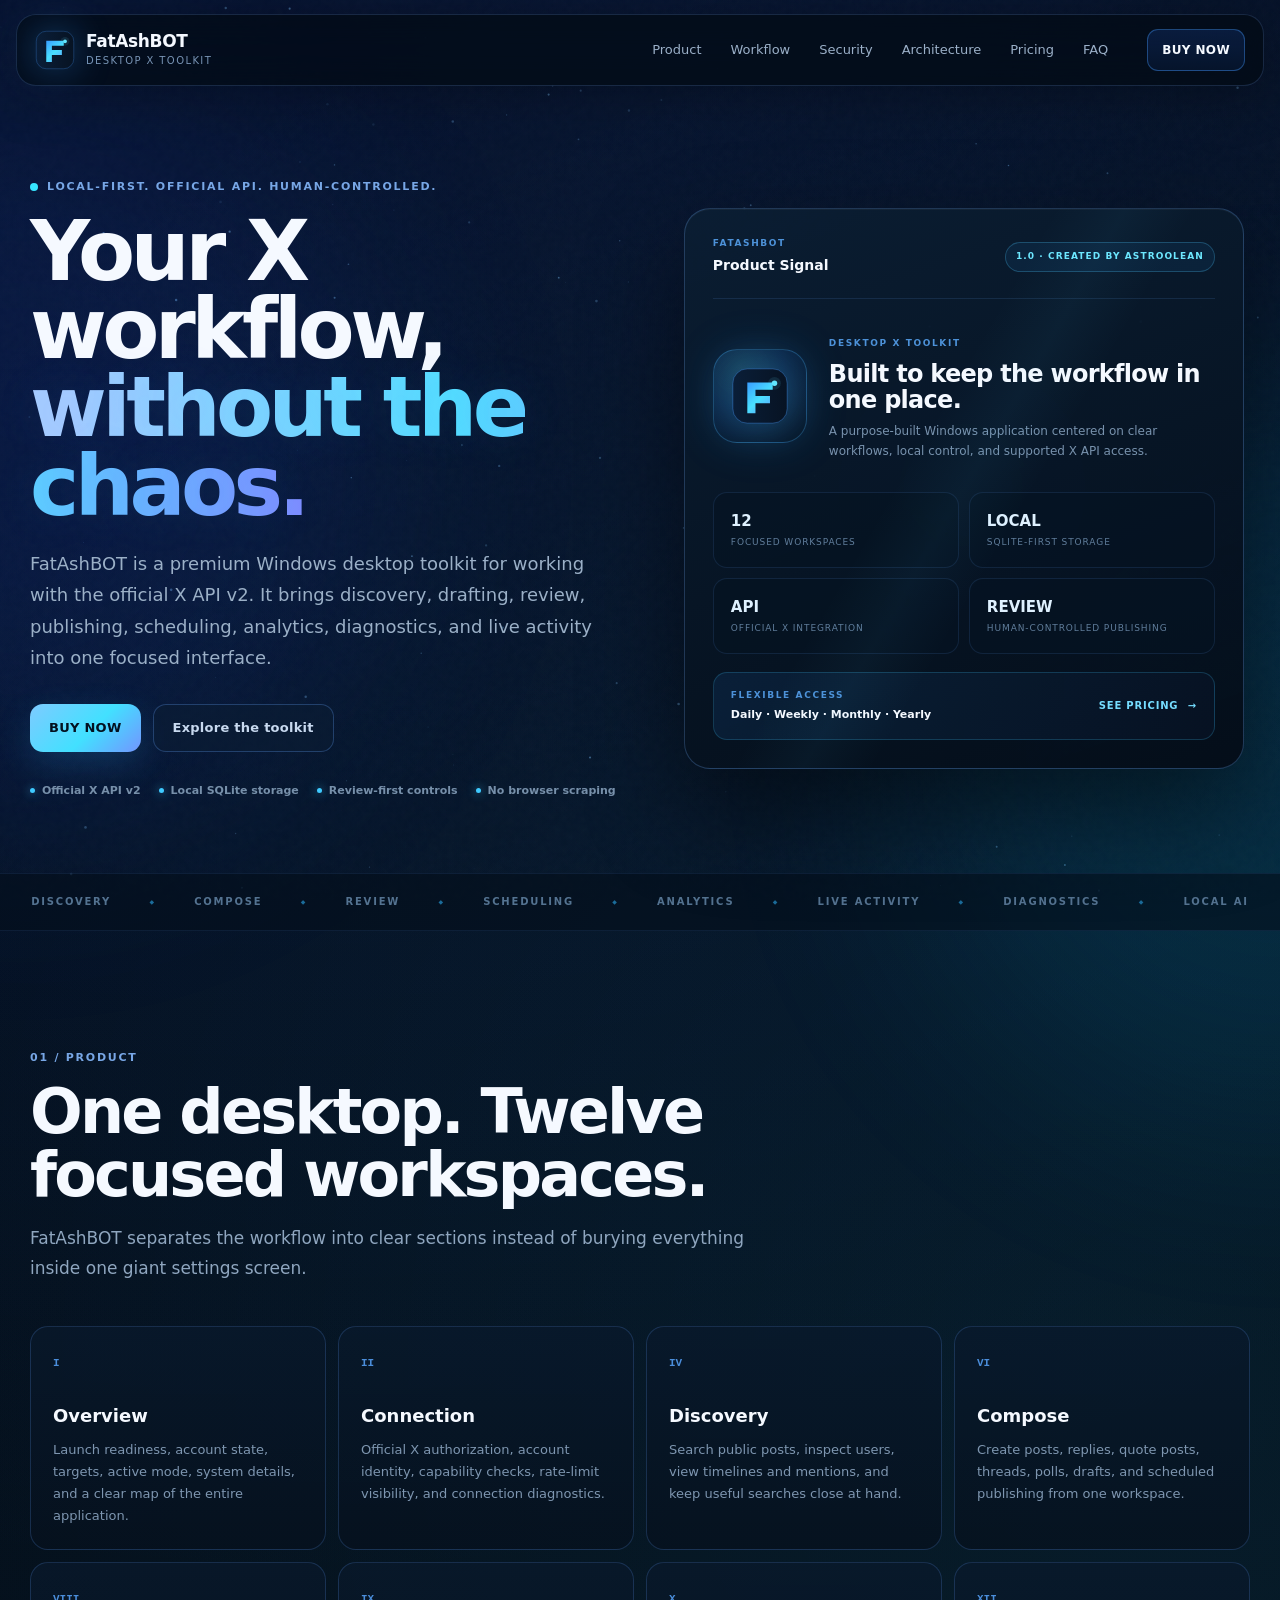
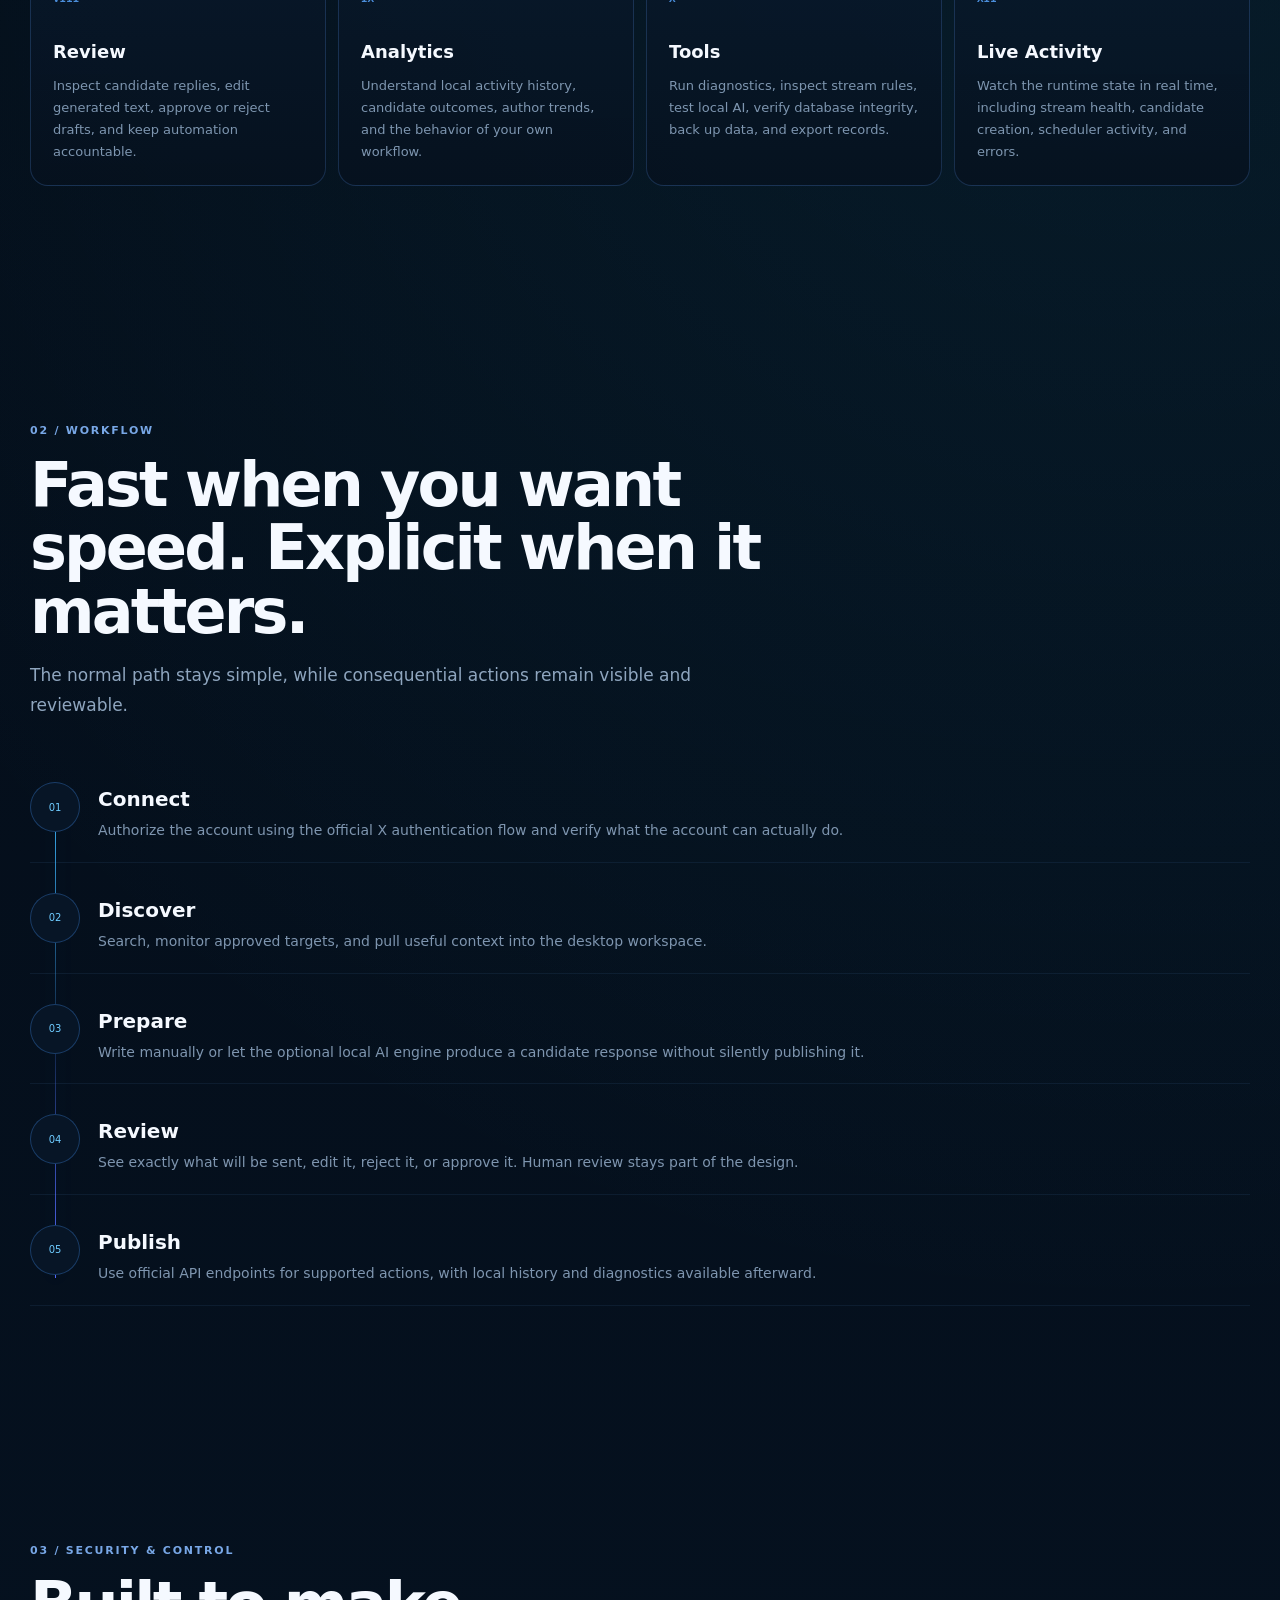
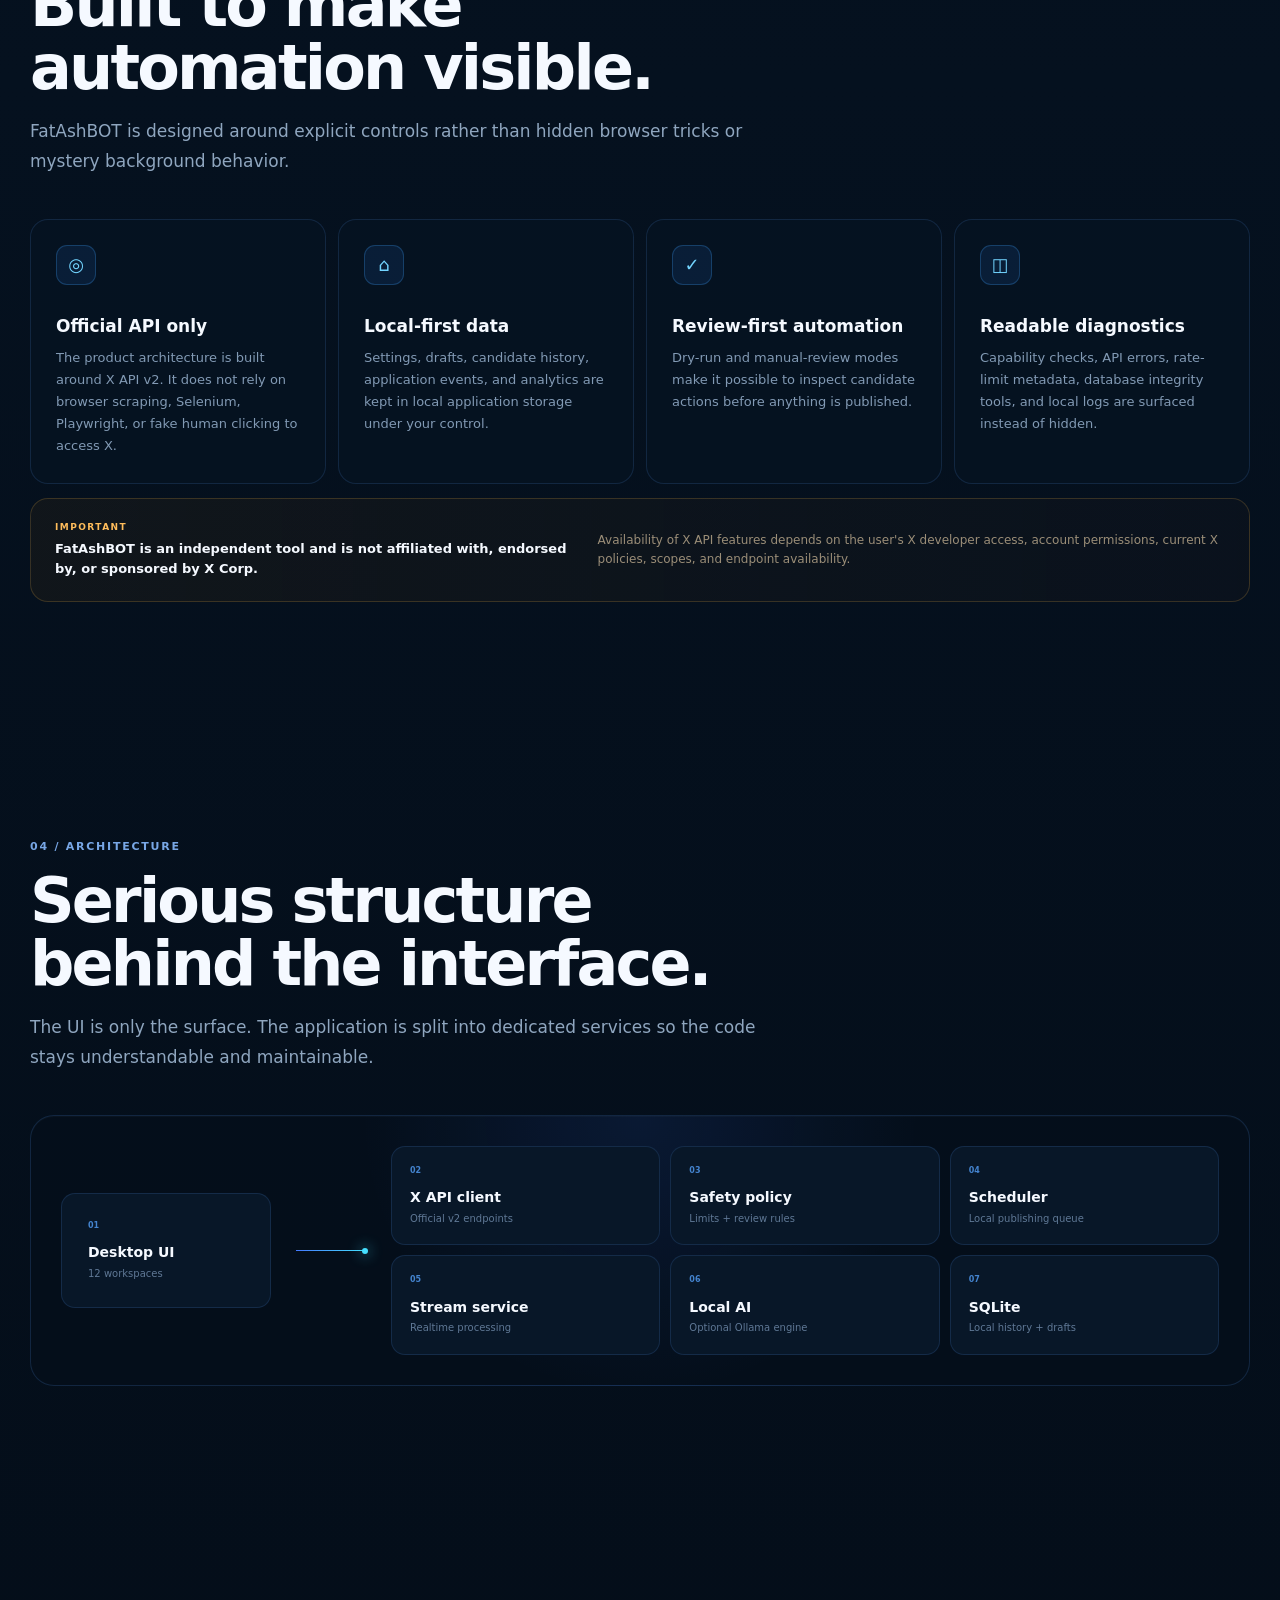
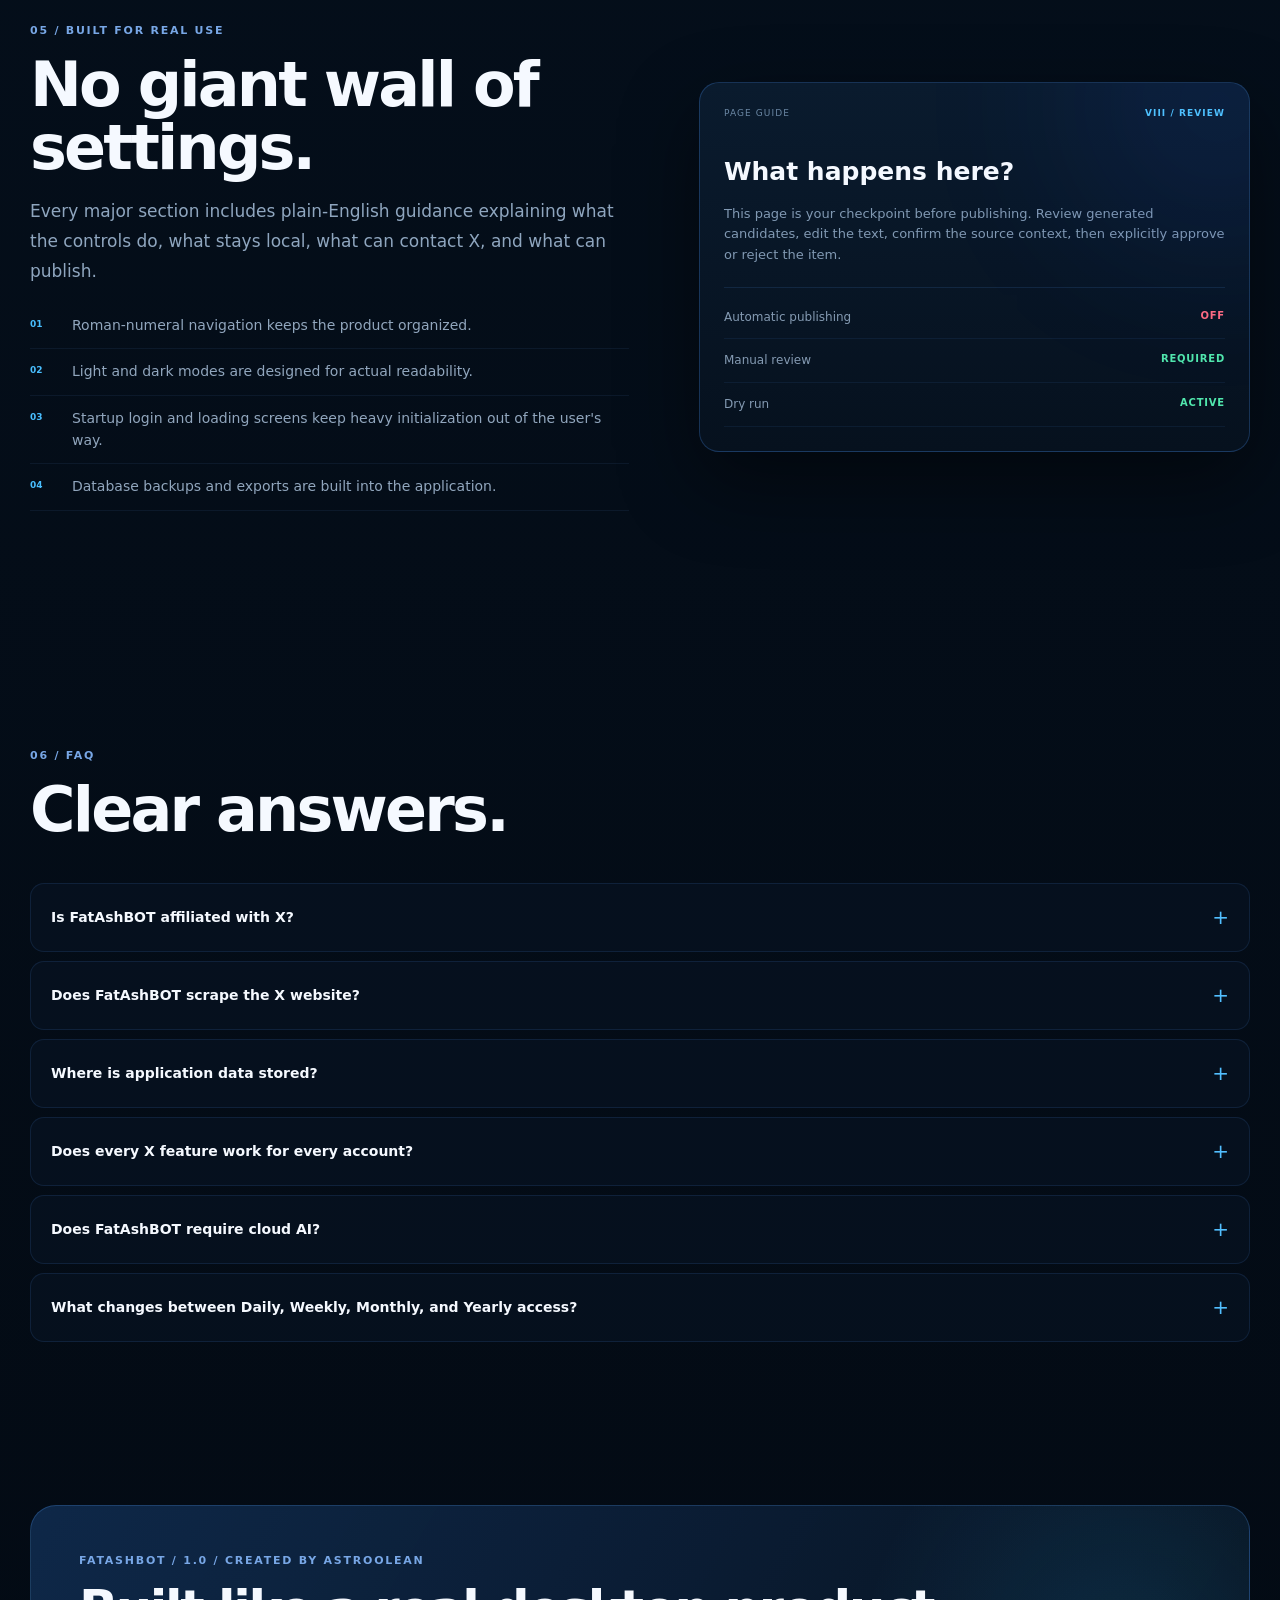
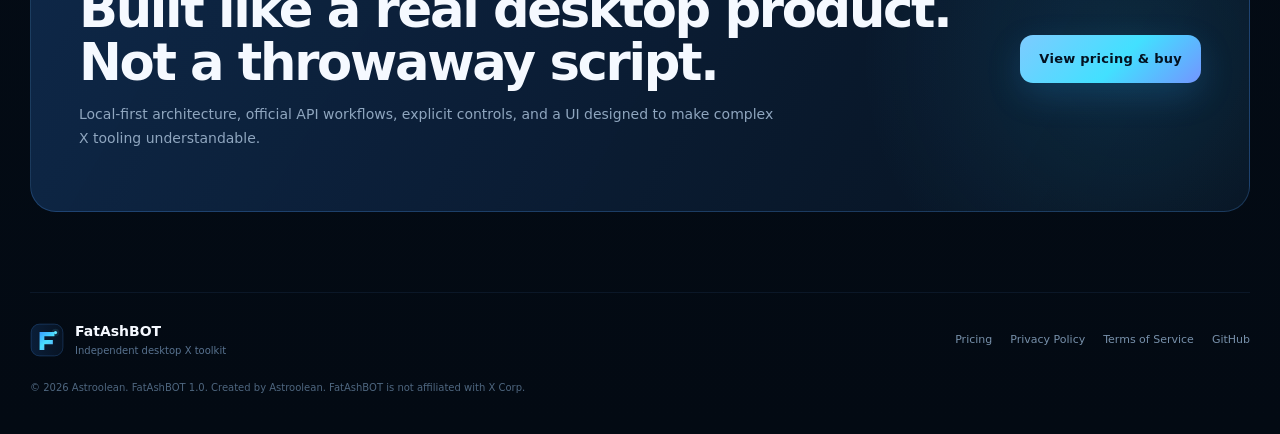
==== commit 31c079de: "Add files via upload" ====
--- a/index.html
+++ b/index.html
@@ -6,16 +6,19 @@
   <meta name="theme-color" content="#061120">
   <meta name="description" content="FatAshBOT is a premium local-first desktop toolkit for working with the official X API v2, built around transparent controls, review-first automation, analytics, and account-safe workflows.">
   <meta name="robots" content="index,follow">
-  <meta property="og:title" content="FatAshBOT — Premium X Desktop Toolkit">
+  <meta name="author" content="Astroolean">
+  <meta property="og:title" content="FatAshBOT 1.0 — Premium X Desktop Toolkit by Astroolean">
   <meta property="og:description" content="A local-first desktop toolkit for official X API workflows, review-first automation, analytics, and account-safe publishing.">
   <meta property="og:type" content="website">
   <meta property="og:url" content="https://astroolean.github.io/">
-  <meta property="og:image" content="https://astroolean.github.io/assets/og-card.svg">
+  <meta property="og:image" content="https://astroolean.github.io/website/assets/og-card.svg">
   <meta name="twitter:card" content="summary_large_image">
-  <title>FatAshBOT — Premium X Desktop Toolkit</title>
-  <link rel="icon" href="assets/favicon.svg" type="image/svg+xml">
-  <link rel="manifest" href="site.webmanifest">
-  <link rel="stylesheet" href="styles.css">
+  <title>FatAshBOT 1.0 — Premium X Desktop Toolkit by Astroolean</title>
+  <link rel="canonical" href="https://astroolean.github.io/">
+  <link rel="sitemap" type="application/xml" href="website/sitemap.xml">
+  <link rel="icon" href="website/assets/favicon.svg" type="image/svg+xml">
+  <link rel="manifest" href="website/site.webmanifest">
+  <link rel="stylesheet" href="website/css/styles.css">
 </head>
 <body>
   <div class="page-noise" aria-hidden="true"></div>
@@ -25,7 +28,7 @@
 
   <header class="site-header" id="top">
     <a class="brand" href="#top" aria-label="FatAshBOT home">
-      <img src="assets/logo.svg" alt="" width="40" height="40">
+      <img src="website/assets/logo.svg" alt="" width="40" height="40">
       <span>
         <strong>FatAshBOT</strong>
         <small>Desktop X Toolkit</small>
@@ -36,9 +39,10 @@
       <a href="#workflow">Workflow</a>
       <a href="#security">Security</a>
       <a href="#architecture">Architecture</a>
+      <a href="website/pricing/">Pricing</a>
       <a href="#faq">FAQ</a>
     </nav>
-    <a class="header-cta" href="https://github.com/astroolean" target="_blank" rel="noreferrer">Developer profile</a>
+    <a class="header-cta" href="website/pricing/">BUY NOW</a>
     <button class="menu-button" type="button" aria-label="Open navigation" aria-expanded="false">
       <span></span><span></span><span></span>
     </button>
@@ -51,8 +55,8 @@
         <h1>Your X workflow,<br><span>without the chaos.</span></h1>
         <p class="hero-lead">FatAshBOT is a premium Windows desktop toolkit for working with the official X API v2. It brings discovery, drafting, review, publishing, scheduling, analytics, diagnostics, and live activity into one focused interface.</p>
         <div class="hero-actions">
-          <a class="button button-primary" href="#product">Explore the toolkit</a>
-          <a class="button button-secondary" href="#security">See the safety model</a>
+          <a class="button button-primary" href="website/pricing/">BUY NOW</a>
+          <a class="button button-secondary" href="#product">Explore the toolkit</a>
         </div>
         <div class="hero-trust" aria-label="Product principles">
           <span><i></i> Official X API v2</span>
@@ -62,46 +66,26 @@
         </div>
       </div>
 
-      <div class="hero-console reveal" aria-label="FatAshBOT interface preview">
-        <div class="console-glow"></div>
-        <div class="console-window">
-          <div class="console-topbar">
-            <div class="traffic"><b></b><b></b><b></b></div>
-            <span>FatAshBOT 1.1.0</span>
-            <em>CONNECTED</em>
-          </div>
-          <div class="console-body">
-            <aside class="mock-sidebar">
-              <div class="mock-logo">FB</div>
-              <a class="active"><span>I</span> Overview</a>
-              <a><span>II</span> Connection</a>
-              <a><span>IV</span> Discovery</a>
-              <a><span>VI</span> Compose</a>
-              <a><span>VIII</span> Review</a>
-              <a><span>IX</span> Analytics</a>
-              <a><span>XII</span> Live Activity</a>
-            </aside>
-            <div class="mock-main">
-              <div class="mock-heading">
-                <div><small>COMMAND CENTER</small><h3>Overview</h3></div>
-                <div class="status-pill"><span></span> Ready</div>
-              </div>
-              <div class="metric-grid">
-                <article><span>API</span><strong>Connected</strong><small>User context active</small></article>
-                <article><span>Targets</span><strong>12</strong><small>Monitored accounts</small></article>
-                <article><span>Queue</span><strong>04</strong><small>Waiting for review</small></article>
-              </div>
-              <div class="activity-card">
-                <div class="card-head"><span>Live activity</span><b>NOW</b></div>
-                <div class="activity-line"><i class="cyan"></i><div><strong>Stream healthy</strong><small>Listening for approved targets</small></div><time>just now</time></div>
-                <div class="activity-line"><i class="blue"></i><div><strong>Candidate prepared</strong><small>Queued for human review</small></div><time>4s</time></div>
-                <div class="activity-line"><i class="violet"></i><div><strong>Draft saved</strong><small>Local SQLite workspace</small></div><time>18s</time></div>
-              </div>
-              <div class="command-card">
-                <div><span class="command-icon">✦</span><div><small>ACTIVE MODE</small><strong>Dry run / no publishing</strong></div></div>
-                <button>Open review queue</button>
-              </div>
-            </div>
+      <div class="hero-signal reveal" aria-label="FatAshBOT product highlights">
+        <div class="signal-halo"></div>
+        <div class="signal-card">
+          <div class="signal-card-head">
+            <div><span>FATASHBOT</span><strong>Product Signal</strong></div>
+            <em>1.0 · CREATED BY ASTROOLEAN</em>
+          </div>
+          <div class="signal-main">
+            <div class="signal-mark-wrap"><img src="website/assets/logo.svg" alt="FatAshBOT logo"></div>
+            <div class="signal-copy"><small>DESKTOP X TOOLKIT</small><h3>Built to keep the workflow in one place.</h3><p>A purpose-built Windows application centered on clear workflows, local control, and supported X API access.</p></div>
+          </div>
+          <div class="signal-stats">
+            <article><strong>12</strong><span>Focused workspaces</span></article>
+            <article><strong>LOCAL</strong><span>SQLite-first storage</span></article>
+            <article><strong>API</strong><span>Official X integration</span></article>
+            <article><strong>REVIEW</strong><span>Human-controlled publishing</span></article>
+          </div>
+          <div class="signal-access">
+            <div><small>FLEXIBLE ACCESS</small><strong>Daily · Weekly · Monthly · Yearly</strong></div>
+            <a href="website/pricing/">See pricing <span>→</span></a>
           </div>
         </div>
       </div>
@@ -237,32 +221,34 @@
         <details class="reveal"><summary>Where is application data stored?</summary><p>FatAshBOT is local-first. Application settings, drafts, event history, candidate records, and analytics are stored locally on the user's machine unless an action explicitly needs to contact X or another configured local service.</p></details>
         <details class="reveal"><summary>Does every X feature work for every account?</summary><p>No. X controls developer access, endpoint availability, authentication requirements, scopes, rate limits, and account permissions. FatAshBOT reports API failures rather than pretending access exists.</p></details>
         <details class="reveal"><summary>Does FatAshBOT require cloud AI?</summary><p>No. AI assistance is optional. The current design supports a local Ollama-compatible model so generated text can remain on the user's machine.</p></details>
+        <details class="reveal"><summary>What changes between Daily, Weekly, Monthly, and Yearly access?</summary><p>Every term provides FatAshBOT access. Longer terms add stronger support status, earlier access to selected builds, more hands-on setup help, and premium customization perks. Yearly includes the highest support status and a scoped custom-branding package.</p></details>
       </div>
     </section>
 
     <section class="cta-section shell reveal">
       <div>
-        <div class="kicker">FATASHBOT / 1.1.0</div>
+        <div class="kicker">FATASHBOT / 1.0 / CREATED BY ASTROOLEAN</div>
         <h2>Built like a real desktop product.<br>Not a throwaway script.</h2>
         <p>Local-first architecture, official API workflows, explicit controls, and a UI designed to make complex X tooling understandable.</p>
       </div>
-      <a class="button button-primary" href="https://github.com/astroolean" target="_blank" rel="noreferrer">Visit Astroolean on GitHub</a>
+      <a class="button button-primary" href="website/pricing/">View pricing &amp; buy</a>
     </section>
   </main>
 
   <footer class="site-footer shell">
     <div class="footer-brand">
-      <img src="assets/logo.svg" alt="" width="34" height="34">
+      <img src="website/assets/logo.svg" alt="" width="34" height="34">
       <div><strong>FatAshBOT</strong><small>Independent desktop X toolkit</small></div>
     </div>
     <div class="footer-links">
-      <a href="privacy.html">Privacy Policy</a>
-      <a href="terms.html">Terms of Service</a>
+      <a href="website/pricing/">Pricing</a>
+      <a href="website/privacy/">Privacy Policy</a>
+      <a href="website/terms/">Terms of Service</a>
       <a href="https://github.com/astroolean" target="_blank" rel="noreferrer">GitHub</a>
     </div>
-    <p>© <span id="year"></span> Astroolean. FatAshBOT is not affiliated with X Corp.</p>
+    <p>© <span id="year"></span> Astroolean. FatAshBOT 1.0. Created by Astroolean. FatAshBOT is not affiliated with X Corp.</p>
   </footer>
 
-  <script src="script.js"></script>
+  <script src="website/js/script.js"></script>
 </body>
 </html>
--- a/website/css/styles.css
+++ b/website/css/styles.css
@@ -0,0 +1,108 @@
+:root {
+  --bg: #040b14;
+  --bg2: #071323;
+  --panel: rgba(8, 21, 37, 0.78);
+  --panel-strong: #09192b;
+  --line: rgba(98, 160, 255, 0.20);
+  --line-strong: rgba(72, 147, 255, 0.45);
+  --text: #f5f9ff;
+  --muted: #93a9c2;
+  --blue: #4c8dff;
+  --blue2: #2467ff;
+  --cyan: #37e5ff;
+  --violet: #786dff;
+  --green: #54f0ad;
+  --danger: #ff5a78;
+  --max: 1220px;
+  --radius: 24px;
+  --shadow: 0 30px 80px rgba(0,0,0,.45);
+}
+* { box-sizing: border-box; }
+html { scroll-behavior: smooth; }
+body {
+  margin: 0;
+  color: var(--text);
+  background:
+    radial-gradient(circle at 25% -10%, rgba(39, 99, 255, .18), transparent 30%),
+    radial-gradient(circle at 90% 20%, rgba(41, 218, 255, .08), transparent 28%),
+    linear-gradient(180deg, #030913 0%, #05111f 48%, #030a13 100%);
+  font-family: Inter, ui-sans-serif, system-ui, -apple-system, BlinkMacSystemFont, "Segoe UI", sans-serif;
+  line-height: 1.55;
+  overflow-x: hidden;
+}
+a { color: inherit; text-decoration: none; }
+button, input { font: inherit; }
+::selection { background: rgba(55,229,255,.25); color: #fff; }
+.shell { width: min(calc(100% - 40px), var(--max)); margin-inline: auto; }
+#starfield { position: fixed; inset: 0; width: 100%; height: 100%; z-index: -5; opacity: .6; }
+.page-noise { position: fixed; inset: 0; pointer-events:none; z-index:-1; opacity:.025; background-image:url("data:image/svg+xml,%3Csvg viewBox='0 0 160 160' xmlns='http://www.w3.org/2000/svg'%3E%3Cfilter id='n'%3E%3CfeTurbulence type='fractalNoise' baseFrequency='.85' numOctaves='3' stitchTiles='stitch'/%3E%3C/filter%3E%3Crect width='100%25' height='100%25' filter='url(%23n)' opacity='.8'/%3E%3C/svg%3E"); }
+.aurora { position: fixed; width: 720px; height: 720px; border-radius:50%; filter: blur(120px); z-index:-4; opacity:.11; pointer-events:none; }
+.aurora-a { background:#2058ff; top:12%; left:-340px; }
+.aurora-b { background:#00c9ff; right:-360px; top:44%; }
+.site-header {
+  width: min(calc(100% - 32px), 1320px);
+  height: 72px;
+  margin: 14px auto 0;
+  padding: 0 18px;
+  display:flex; align-items:center; gap:28px;
+  border:1px solid rgba(119,166,255,.18);
+  background:rgba(3,11,21,.76);
+  backdrop-filter: blur(22px) saturate(1.2);
+  border-radius:20px;
+  position: sticky; top: 12px; z-index: 100;
+  box-shadow: 0 12px 50px rgba(0,0,0,.25);
+}
+.brand { display:flex; align-items:center; gap:11px; min-width:220px; }
+.brand img { filter: drop-shadow(0 0 18px rgba(51,156,255,.35)); }
+.brand span { display:flex; flex-direction:column; line-height:1.05; }
+.brand strong { font-size:17px; letter-spacing:-.02em; }
+.brand small { color:#7894b4; font-size:10px; text-transform:uppercase; letter-spacing:.14em; margin-top:5px; }
+.nav { margin-left:auto; display:flex; gap:7px; }
+.nav a { color:#9bb0c8; font-size:13px; padding:10px 11px; border-radius:10px; transition:.2s ease; }
+.nav a:hover { color:#fff; background:rgba(71,128,255,.10); }
+.header-cta { font-size:12px; font-weight:800; letter-spacing:.03em; padding:11px 14px; border-radius:11px; border:1px solid rgba(70,155,255,.38); background:linear-gradient(180deg,rgba(45,112,255,.16),rgba(45,112,255,.08)); }
+.menu-button { display:none; width:42px;height:42px;border:0;border-radius:10px;background:rgba(255,255,255,.06);padding:10px; }
+.menu-button span { display:block;height:2px;background:#cfe3ff;margin:4px 0;border-radius:2px; }
+.hero { min-height: 760px; display:grid; grid-template-columns: 1.02fr .98fr; gap:52px; align-items:center; padding:92px 0 74px; }
+.hero-copy { position:relative; z-index:2; }
+.eyebrow, .kicker { display:flex; align-items:center; gap:9px; color:#78a7e6; font-size:11px; font-weight:800; letter-spacing:.16em; text-transform:uppercase; }
+.pulse { width:8px;height:8px;border-radius:50%;background:var(--cyan); box-shadow:0 0 0 0 rgba(55,229,255,.45); animation:pulse 2.2s infinite; }
+@keyframes pulse { 70%{box-shadow:0 0 0 8px rgba(55,229,255,0)} 100%{box-shadow:0 0 0 0 rgba(55,229,255,0)} }
+.hero h1 { margin:18px 0 22px; font-size: clamp(54px, 6.5vw, 88px); line-height:.94; letter-spacing:-.055em; max-width:780px; }
+.hero h1 span { background:linear-gradient(90deg,#a6cbff 5%,#55ddff 55%,#7e8dff 100%); -webkit-background-clip:text; background-clip:text; color:transparent; text-shadow:0 0 50px rgba(70,163,255,.10); }
+.hero-lead { max-width:680px; color:#9bb0c7; font-size:18px; line-height:1.75; }
+.hero-actions { display:flex; gap:12px; flex-wrap:wrap; margin:30px 0 30px; }
+.button { display:inline-flex; align-items:center; justify-content:center; min-height:48px; padding:0 19px; border-radius:13px; font-size:13px; font-weight:850; letter-spacing:.02em; transition: transform .2s ease, border-color .2s ease, box-shadow .2s ease; }
+.button:hover { transform:translateY(-2px); }
+.button-primary { color:#031120; background:linear-gradient(135deg,#7ecbff,#42e0ff 55%,#7395ff); box-shadow:0 12px 34px rgba(46,173,255,.18); }
+.button-secondary { border:1px solid rgba(103,160,255,.28); background:rgba(12,30,51,.55); color:#c8d9ef; }
+.hero-trust { display:flex; gap:18px; flex-wrap:wrap; color:#7790aa; font-size:11px; font-weight:700; }
+.hero-trust span { display:flex;align-items:center;gap:7px; }
+.hero-trust i { width:5px;height:5px;border-radius:50%;background:#3fcaff;box-shadow:0 0 10px rgba(63,202,255,.8); }
+.signal-strip { border-top:1px solid rgba(73,134,220,.12);border-bottom:1px solid rgba(73,134,220,.12);background:rgba(5,15,27,.58);overflow:hidden; }
+.signal-track { max-width:1400px;margin:auto;min-height:56px;display:flex;align-items:center;justify-content:space-around;gap:16px;padding:0 20px;color:#547391;font-size:10px;font-weight:850;letter-spacing:.18em;white-space:nowrap }.signal-track b{color:#1b6c9a;font-size:6px}
+.section { padding:118px 0; }
+.section-heading { max-width:760px; margin-bottom:42px; }.section-heading h2,.detail-copy h2,.cta-section h2{font-size:clamp(38px,5vw,62px);line-height:1.02;letter-spacing:-.045em;margin:14px 0 18px}.section-heading p,.detail-copy>p,.cta-section p{color:#8fa6bf;font-size:17px;line-height:1.75}
+.feature-grid { display:grid;grid-template-columns:repeat(4,1fr);gap:12px; }.feature-card{min-height:220px;padding:22px;border:1px solid var(--line);background:linear-gradient(180deg,rgba(9,25,44,.76),rgba(6,17,30,.78));border-radius:18px;position:relative;overflow:hidden;transition:.25s ease}.feature-card:after{content:"";position:absolute;inset:auto 0 0;height:2px;background:linear-gradient(90deg,transparent,rgba(67,204,255,.55),transparent);opacity:0;transition:.25s}.feature-card:hover{transform:translateY(-4px);border-color:rgba(72,165,255,.38);box-shadow:0 20px 48px rgba(0,0,0,.25)}.feature-card:hover:after{opacity:1}.feature-index{color:#4b8edb;font-family:ui-monospace,SFMono-Regular,Menlo,monospace;font-size:11px;font-weight:800}.feature-card h3{font-size:18px;margin:28px 0 9px}.feature-card p{margin:0;color:#7e96b0;font-size:13px;line-height:1.7}
+.workflow-board { position:relative; display:grid;gap:10px; }.workflow-line{position:absolute;left:25px;top:28px;bottom:28px;width:1px;background:linear-gradient(#3cb8ff,rgba(67,141,255,.16),#5369ff);box-shadow:0 0 18px rgba(58,158,255,.25)}.workflow-board article{position:relative;display:grid;grid-template-columns:50px 1fr;gap:18px;padding:20px 22px 20px 0;border-bottom:1px solid rgba(83,135,203,.11)}.workflow-board article>span{width:50px;height:50px;display:grid;place-items:center;background:#071526;border:1px solid rgba(70,153,255,.30);border-radius:50%;font-size:10px;color:#6ecbff;z-index:2}.workflow-board h3{margin:2px 0 5px;font-size:20px}.workflow-board p{margin:0;color:#7e95af;font-size:14px}
+.security-layout { display:grid;grid-template-columns:repeat(4,1fr);gap:12px; }.security-panel{padding:25px;border:1px solid rgba(88,151,236,.16);background:rgba(6,19,34,.74);border-radius:18px}.security-icon{width:40px;height:40px;display:grid;place-items:center;border-radius:11px;background:rgba(52,141,255,.10);border:1px solid rgba(65,163,255,.25);color:#73d5ff;font-size:18px}.security-panel h3{font-size:17px;margin:28px 0 8px}.security-panel p{color:#829ab4;font-size:13px;margin:0;line-height:1.7}.compliance-note{margin-top:14px;padding:22px 24px;border:1px solid rgba(255,190,72,.18);background:linear-gradient(90deg,rgba(86,57,13,.15),rgba(20,22,29,.35));border-radius:18px;display:flex;gap:28px;align-items:center}.compliance-note div{max-width:50%;display:flex;flex-direction:column;gap:4px}.compliance-note span{font-size:9px;color:#ffbd5b;letter-spacing:.16em;font-weight:900}.compliance-note strong{font-size:13px}.compliance-note p{margin:0;color:#9b8e78;font-size:12px}
+.architecture-card { border:1px solid rgba(84,150,238,.18);background:radial-gradient(circle at 50% 0%,rgba(50,112,255,.11),transparent 42%),rgba(5,15,27,.68);border-radius:24px;padding:30px;display:flex;align-items:center;gap:25px;box-shadow:inset 0 1px rgba(255,255,255,.025)}.arch-path{width:70px;height:1px;background:linear-gradient(90deg,#4379ff,#45e2ff);position:relative}.arch-path:after{content:"";position:absolute;width:6px;height:6px;border-radius:50%;background:#46dfff;right:-2px;top:-2px;box-shadow:0 0 14px #46dfff}.arch-cluster{flex:1;display:grid;grid-template-columns:repeat(3,1fr);gap:10px}.arch-node{padding:18px;border:1px solid rgba(78,145,232,.17);background:#081728;border-radius:14px;display:flex;flex-direction:column}.arch-user{min-width:210px;padding:26px}.arch-node span{font-size:8px;color:#4484cf;font-weight:900}.arch-node strong{font-size:14px;margin:10px 0 2px}.arch-node small{color:#5f7895;font-size:10px}
+.detail-band { display:grid;grid-template-columns:1fr .92fr;gap:70px;align-items:center; }.detail-copy ul{list-style:none;padding:0;margin:28px 0 0;display:grid;gap:12px}.detail-copy li{display:grid;grid-template-columns:30px 1fr;gap:12px;color:#91a6bd;font-size:14px;padding-bottom:12px;border-bottom:1px solid rgba(86,137,203,.10)}.detail-copy li span{color:#49bfff;font-size:9px;font-weight:900;padding-top:3px}.detail-visual{position:relative}.mini-window{border:1px solid rgba(73,149,246,.25);background:linear-gradient(180deg,#0a1b2e,#06111e);border-radius:20px;padding:24px;box-shadow:var(--shadow);position:relative;overflow:hidden}.mini-window:before{content:"";position:absolute;width:260px;height:260px;border-radius:50%;background:#245dff;filter:blur(100px);opacity:.13;right:-100px;top:-110px}.mini-top{display:flex;justify-content:space-between;color:#6b87a4;font-size:9px;text-transform:uppercase;letter-spacing:.12em}.mini-top b{color:#53c9ff}.mini-window h3{font-size:25px;margin:32px 0 10px}.mini-window>p{color:#8199b3;font-size:13px}.mini-rule{height:1px;background:rgba(80,146,230,.14);margin:22px 0 8px}.mini-row{display:flex;justify-content:space-between;padding:12px 0;border-bottom:1px solid rgba(80,146,230,.09);font-size:12px;color:#849ab2}.mini-row strong{color:#ff6b82;font-size:10px;letter-spacing:.08em}.mini-row strong.good{color:#51e7ad}
+.faq-list { display:grid;gap:9px; }.faq details{border:1px solid rgba(82,143,222,.14);background:rgba(7,19,34,.72);border-radius:14px;padding:0 18px}.faq summary{cursor:pointer;list-style:none;padding:18px 2px;font-weight:750;font-size:14px;display:flex;justify-content:space-between;align-items:center}.faq summary:after{content:"+";color:#52bfff;font-size:20px;font-weight:400}.faq details[open] summary:after{content:"–"}.faq details p{margin:0 0 20px;color:#8197af;font-size:13px;max-width:900px}.faq summary::-webkit-details-marker{display:none}
+.cta-section { margin-top:45px;margin-bottom:80px;padding:46px 48px;border:1px solid rgba(89,164,255,.23);background:radial-gradient(circle at 90% 50%,rgba(49,189,255,.13),transparent 24%),linear-gradient(120deg,rgba(18,48,87,.78),rgba(7,18,31,.92));border-radius:26px;display:flex;align-items:center;justify-content:space-between;gap:30px}.cta-section h2{font-size:clamp(34px,4vw,53px);margin-bottom:14px}.cta-section p{font-size:14px;max-width:700px}
+.site-footer { padding:28px 0 38px;border-top:1px solid rgba(80,136,205,.11);display:grid;grid-template-columns:1fr auto;gap:22px;align-items:center}.footer-brand{display:flex;align-items:center;gap:11px}.footer-brand div{display:flex;flex-direction:column}.footer-brand strong{font-size:14px}.footer-brand small{color:#58728f;font-size:10px}.footer-links{display:flex;gap:18px;color:#7790aa;font-size:11px}.footer-links a:hover{color:#fff}.site-footer>p{grid-column:1/-1;margin:0;color:#4e667f;font-size:10px}
+.reveal { opacity:0; transform:translateY(18px); transition:opacity .7s ease,transform .7s ease; }.reveal.visible{opacity:1;transform:none}
+.legal-page { min-height:100vh; padding:72px 0; }.legal-wrap{max-width:850px;margin:auto;padding:0 24px}.legal-back{display:inline-flex;align-items:center;gap:8px;color:#79b7ef;font-size:12px;margin-bottom:35px}.legal-wrap h1{font-size:48px;letter-spacing:-.04em;margin:0 0 12px}.legal-updated{color:#6f86a1;font-size:12px}.legal-wrap article{margin-top:35px;border:1px solid rgba(78,143,230,.17);background:rgba(7,20,35,.78);border-radius:20px;padding:30px}.legal-wrap h2{font-size:18px;margin:28px 0 8px}.legal-wrap h2:first-child{margin-top:0}.legal-wrap p,.legal-wrap li{color:#8da2ba;font-size:14px;line-height:1.8}.legal-wrap a{color:#60c8ff}
+@media(max-width:1050px){.nav{display:none}.hero{grid-template-columns:1fr;padding-top:70px}.hero-copy{max-width:820px}.feature-grid,.security-layout{grid-template-columns:repeat(2,1fr)}.detail-band{grid-template-columns:1fr}.architecture-card{flex-direction:column;align-items:stretch}.arch-path{width:1px;height:45px;margin:auto;background:linear-gradient(#4379ff,#45e2ff)}.arch-path:after{right:-2px;top:auto;bottom:-2px}.arch-user{min-width:0}.menu-button{display:block;margin-left:auto}.header-cta{display:none}.site-header.open .nav{position:absolute;display:flex;flex-direction:column;left:12px;right:12px;top:78px;padding:12px;border:1px solid rgba(93,155,240,.2);background:#06111f;border-radius:14px;box-shadow:0 20px 50px rgba(0,0,0,.4)}}
+@media(max-width:720px){.shell{width:min(calc(100% - 24px),var(--max))}.site-header{width:calc(100% - 18px);height:64px;margin-top:8px}.brand small{display:none}.hero{min-height:auto;padding:64px 0}.hero h1{font-size:clamp(49px,15vw,70px)}.hero-lead{font-size:15px}.hero-trust{display:grid;grid-template-columns:1fr 1fr}.feature-grid,.security-layout,.arch-cluster{grid-template-columns:1fr}.section{padding:78px 0}.section-heading h2,.detail-copy h2,.cta-section h2{font-size:38px}.compliance-note{flex-direction:column;align-items:flex-start}.compliance-note div{max-width:none}.architecture-card{padding:18px}.cta-section{padding:30px 24px;flex-direction:column;align-items:flex-start}.site-footer{grid-template-columns:1fr}.footer-links{flex-wrap:wrap}.signal-track{justify-content:flex-start;overflow:hidden}.hero-actions .button{width:100%}}
+@media(prefers-reduced-motion:reduce){html{scroll-behavior:auto}.pulse{animation:none}.reveal{opacity:1;transform:none;transition:none}}
+
+/* Product signal hero, intentionally not a mock application screenshot. */
+.hero-signal{position:relative;min-height:540px;display:grid;place-items:center}.signal-halo{position:absolute;width:78%;height:72%;border-radius:50%;background:radial-gradient(circle,rgba(41,146,255,.24),rgba(45,89,255,.06) 45%,transparent 72%);filter:blur(38px)}.signal-card{position:relative;width:100%;max-width:560px;padding:28px;border:1px solid rgba(111,174,255,.25);background:linear-gradient(160deg,rgba(11,30,51,.94),rgba(4,13,24,.96));border-radius:26px;box-shadow:0 42px 100px rgba(0,0,0,.48),inset 0 1px rgba(255,255,255,.04);overflow:hidden}.signal-card:before{content:"";position:absolute;inset:0;background:linear-gradient(120deg,transparent 0 42%,rgba(75,204,255,.045) 50%,transparent 58%);pointer-events:none}.signal-card-head{display:flex;align-items:center;justify-content:space-between;padding-bottom:22px;border-bottom:1px solid rgba(95,154,234,.14)}.signal-card-head>div{display:flex;flex-direction:column;gap:4px}.signal-card-head span,.signal-copy small,.signal-access small{color:#4d92d9;font-size:9px;font-weight:900;letter-spacing:.18em}.signal-card-head strong{font-size:14px}.signal-card-head em{font-style:normal;color:#6de8ff;border:1px solid rgba(79,206,255,.25);background:rgba(39,150,255,.08);padding:7px 10px;border-radius:999px;font-size:9px;font-weight:900;letter-spacing:.12em}.signal-main{display:grid;grid-template-columns:94px 1fr;gap:22px;align-items:center;padding:30px 0}.signal-mark-wrap{width:94px;height:94px;border-radius:24px;display:grid;place-items:center;border:1px solid rgba(73,184,255,.28);background:radial-gradient(circle at 30% 20%,rgba(72,200,255,.2),rgba(18,66,124,.4) 42%,rgba(6,20,37,.92));box-shadow:0 0 45px rgba(43,148,255,.14)}.signal-mark-wrap img{width:58px;height:58px;filter:drop-shadow(0 0 20px rgba(70,200,255,.32))}.signal-copy h3{font-size:24px;line-height:1.08;letter-spacing:-.03em;margin:8px 0}.signal-copy p{font-size:12px;color:#7892ad;line-height:1.65;margin:0}.signal-stats{display:grid;grid-template-columns:1fr 1fr;gap:10px}.signal-stats article{padding:17px;border:1px solid rgba(88,150,232,.14);background:rgba(6,20,35,.62);border-radius:14px;display:flex;flex-direction:column;gap:3px}.signal-stats strong{font-size:15px;color:#dff1ff}.signal-stats span{font-size:9px;color:#607d9b;text-transform:uppercase;letter-spacing:.1em}.signal-access{margin-top:18px;padding:16px 17px;border:1px solid rgba(66,204,255,.2);background:linear-gradient(90deg,rgba(33,121,210,.12),rgba(31,51,104,.1));border-radius:14px;display:flex;justify-content:space-between;gap:16px;align-items:center}.signal-access>div{display:flex;flex-direction:column;gap:3px}.signal-access strong{font-size:11px}.signal-access a{font-size:10px;font-weight:900;color:#75ddff;text-transform:uppercase;letter-spacing:.08em}.signal-access a span{display:inline-block;margin-left:5px;transition:transform .2s}.signal-access a:hover span{transform:translateX(4px)}
+
+/* Pricing */
+.pricing-main{padding-bottom:90px}.pricing-hero{padding:112px 0 56px;text-align:center}.pricing-hero .eyebrow{justify-content:center}.pricing-hero h1{font-size:clamp(54px,7vw,92px);line-height:.94;letter-spacing:-.055em;margin:18px auto 22px;max-width:1000px}.pricing-hero h1 span{background:linear-gradient(90deg,#9fc7ff,#55e3ff 52%,#9386ff);-webkit-background-clip:text;background-clip:text;color:transparent}.pricing-hero>p{max-width:820px;margin:0 auto;color:#91a8c1;font-size:18px;line-height:1.75}.pricing-trust{margin:28px auto 0;display:flex;justify-content:center;gap:18px;flex-wrap:wrap;color:#7892ad;font-size:11px;font-weight:750}.pricing-trust span::first-letter{color:#5be8b1}.pricing-shell{padding:25px 0 88px}.pricing-grid{display:grid;grid-template-columns:repeat(4,1fr);gap:14px;align-items:stretch}.price-card{position:relative;min-width:0;padding:26px 22px 24px;border:1px solid rgba(93,153,235,.17);background:linear-gradient(180deg,rgba(9,25,43,.88),rgba(5,15,27,.9));border-radius:22px;box-shadow:0 24px 60px rgba(0,0,0,.18);overflow:hidden}.price-card:before{content:"";position:absolute;inset:0 0 auto;height:2px;background:linear-gradient(90deg,transparent,rgba(85,191,255,.35),transparent)}.price-card.featured{border-color:rgba(73,191,255,.48);transform:translateY(-9px);box-shadow:0 28px 80px rgba(22,111,202,.16)}.price-card.featured:before{background:linear-gradient(90deg,transparent,#49d5ff,transparent)}.price-card.premium{border-color:rgba(136,112,255,.42);background:radial-gradient(circle at 90% 0%,rgba(110,74,255,.14),transparent 28%),linear-gradient(180deg,rgba(12,24,48,.94),rgba(7,15,31,.93))}.price-card.premium:before{background:linear-gradient(90deg,transparent,#8c7bff,#4bdcff,transparent)}.price-card-top{display:flex;justify-content:space-between;gap:10px;align-items:center}.price-badge{font-size:8px;font-weight:950;letter-spacing:.15em;color:#5edcff;border:1px solid rgba(80,198,255,.2);background:rgba(54,160,255,.08);padding:6px 8px;border-radius:999px}.price-card.premium .price-badge{color:#b6a9ff;border-color:rgba(143,118,255,.25);background:rgba(115,85,255,.08)}.tier-status{font-size:9px;color:#607b99;font-weight:800}.price-card h2{font-size:31px;letter-spacing:-.04em;margin:28px 0 7px}.tier-kicker{min-height:64px;color:#7f98b2;font-size:12px;line-height:1.65}.price-line{display:flex;align-items:flex-end;gap:8px;margin:22px 0}.price-line strong{font-size:40px;line-height:1;letter-spacing:-.05em}.price-line span{font-size:10px;color:#68839f;padding-bottom:5px}.tier-buy{width:100%}.perk-divider{height:1px;background:rgba(86,143,218,.13);margin:24px 0 18px}.included-label{font-size:8px;letter-spacing:.16em;font-weight:950;color:#4d7fb4}.perk-list{list-style:none;margin:13px 0 0;padding:0;display:grid;gap:12px}.perk-list li{display:grid;grid-template-columns:17px 1fr;gap:7px;color:#8da4bc;font-size:11px;line-height:1.5}.perk-list li span{color:#57e9ae;font-weight:950}.tier-philosophy,.brand-service{margin-top:20px;padding:42px;border:1px solid rgba(88,151,236,.17);background:rgba(7,20,35,.72);border-radius:24px;display:grid;grid-template-columns:1fr 1fr;gap:45px;align-items:center}.tier-philosophy h2,.brand-service h2{font-size:clamp(34px,4vw,52px);line-height:1.02;letter-spacing:-.045em;margin:14px 0}.tier-philosophy p,.brand-service p{color:#829ab4;font-size:14px;line-height:1.75}.tier-ladder{display:grid;gap:9px}.tier-ladder div{display:grid;grid-template-columns:42px 1fr auto;align-items:center;padding:14px 16px;border:1px solid rgba(79,141,222,.13);background:#071626;border-radius:13px}.tier-ladder span{font-family:ui-monospace,SFMono-Regular,Menlo,monospace;color:#4b83c5;font-size:10px}.tier-ladder strong{font-size:14px}.tier-ladder small{font-size:9px;color:#6883a0;text-transform:uppercase;letter-spacing:.12em}.tier-ladder .active{border-color:rgba(126,105,255,.4);background:linear-gradient(90deg,rgba(79,64,173,.16),rgba(7,22,38,.9));box-shadow:0 0 34px rgba(92,77,255,.08)}.brand-service{margin-top:14px;background:radial-gradient(circle at 82% 50%,rgba(81,77,255,.13),transparent 32%),rgba(7,20,35,.72)}.brand-service ul{list-style:none;padding:0;margin:26px 0 0;display:grid;gap:10px}.brand-service li{display:grid;grid-template-columns:28px 1fr;gap:8px;border-bottom:1px solid rgba(83,140,215,.1);padding-bottom:10px;color:#93a8bf;font-size:12px}.brand-service li span{color:#5ea8ef;font-size:9px;font-weight:900}.brand-orbit{min-height:360px;position:relative;display:grid;place-items:center}.brand-orbit-ring{position:absolute;border-radius:50%;border:1px solid rgba(85,158,255,.18)}.ring-a{width:310px;height:310px;box-shadow:0 0 60px rgba(61,97,255,.07)}.ring-b{width:225px;height:225px;border-color:rgba(105,224,255,.22);box-shadow:inset 0 0 60px rgba(43,183,255,.05)}.brand-core{position:relative;width:160px;height:160px;border-radius:34px;border:1px solid rgba(112,175,255,.3);background:linear-gradient(145deg,rgba(17,53,96,.95),rgba(10,22,43,.96));display:flex;flex-direction:column;justify-content:center;align-items:center;box-shadow:0 25px 65px rgba(0,0,0,.35),0 0 50px rgba(73,121,255,.1)}.brand-core img{width:48px;margin-bottom:10px}.brand-core strong{font-size:12px;letter-spacing:.08em}.brand-core small{font-size:8px;color:#62809f;margin-top:4px}.pricing-notes{display:grid;grid-template-columns:repeat(3,1fr);gap:12px;padding:14px 0 0}.pricing-notes article{padding:22px;border:1px solid rgba(88,148,227,.13);background:rgba(6,18,32,.67);border-radius:17px}.pricing-notes span{font-size:9px;color:#4f8bd1;font-weight:900}.pricing-notes h3{font-size:15px;margin:22px 0 6px}.pricing-notes p{color:#718aa5;font-size:11px;line-height:1.7;margin:0}.pricing-notes code{color:#7bdcff}.purchase-overlay{position:fixed;inset:0;z-index:500;background:rgba(1,7,14,.78);backdrop-filter:blur(14px);display:grid;place-items:center;padding:22px;opacity:0;transition:opacity .18s ease}.purchase-overlay.open{opacity:1}.purchase-overlay[hidden]{display:none}.purchase-dialog{position:relative;width:min(100%,560px);padding:34px;border:1px solid rgba(90,169,255,.3);background:linear-gradient(160deg,#0a1d32,#06101e);border-radius:24px;box-shadow:0 40px 100px rgba(0,0,0,.55);outline:none}.dialog-close{position:absolute;right:16px;top:14px;width:36px;height:36px;border-radius:10px;border:1px solid rgba(104,155,220,.16);background:rgba(255,255,255,.04);color:#9bb4ce;font-size:22px;cursor:pointer}.purchase-kicker{font-size:9px;letter-spacing:.16em;color:#55cfff;font-weight:950}.purchase-dialog h2{font-size:34px;letter-spacing:-.04em;margin:12px 0 8px}.purchase-dialog>p{color:#879fb8;font-size:13px;line-height:1.7}.purchase-callout{margin:22px 0;padding:16px;border:1px solid rgba(67,190,255,.16);background:rgba(36,138,220,.08);border-radius:13px;color:#89a4be;font-size:11px;line-height:1.65}.purchase-actions{display:flex;gap:10px;flex-wrap:wrap}.purchase-actions button{cursor:pointer}
+
+@media(max-width:1180px){.pricing-grid{grid-template-columns:repeat(2,1fr)}.price-card.featured{transform:none}}
+@media(max-width:1050px){.hero-signal{min-height:0;max-width:760px;width:100%;margin:auto}.tier-philosophy,.brand-service{grid-template-columns:1fr}.brand-orbit{min-height:300px}}
+@media(max-width:720px){.signal-main{grid-template-columns:1fr}.signal-mark-wrap{width:76px;height:76px}.signal-stats{grid-template-columns:1fr 1fr}.signal-access{align-items:flex-start;flex-direction:column}.pricing-hero{padding-top:75px}.pricing-hero h1{font-size:clamp(48px,14vw,68px)}.pricing-hero>p{font-size:15px}.pricing-grid{grid-template-columns:1fr}.price-card{padding:23px}.tier-philosophy,.brand-service{padding:27px 22px}.pricing-notes{grid-template-columns:1fr}.purchase-actions .button{width:100%}}
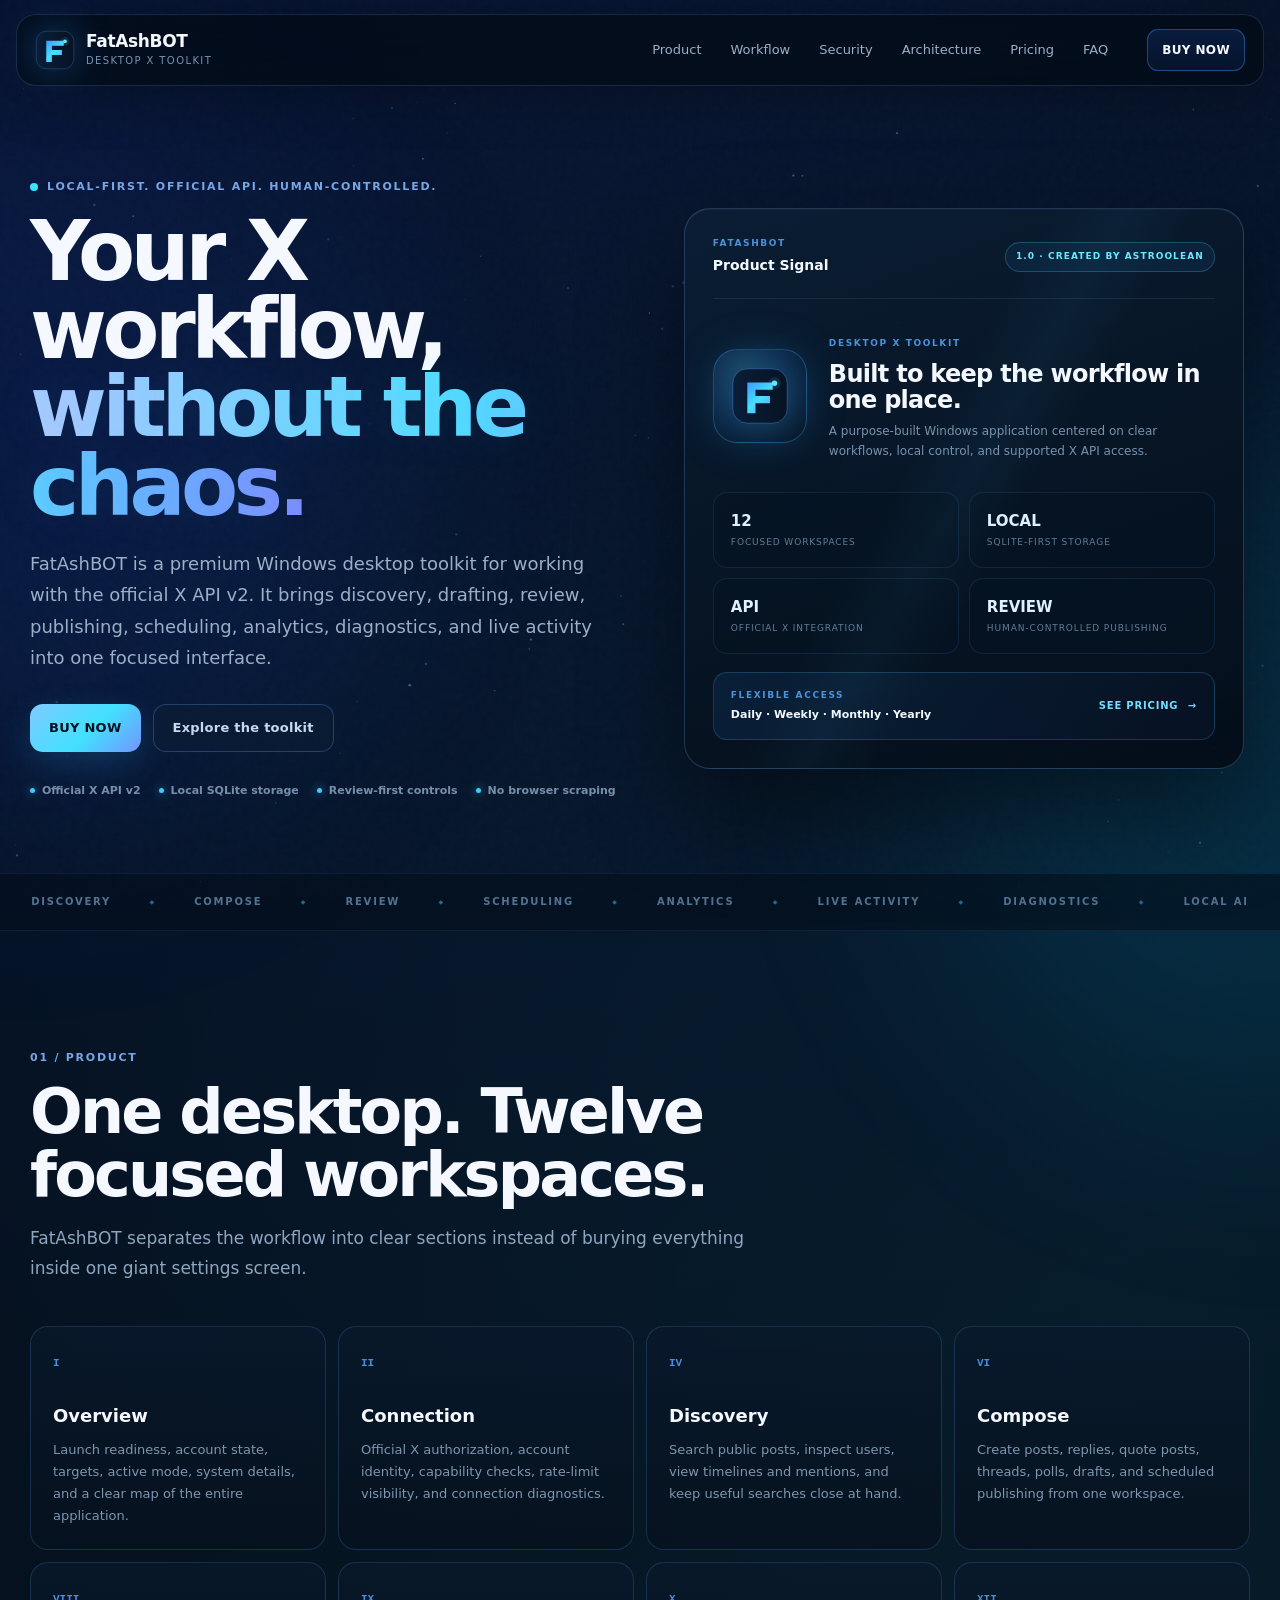
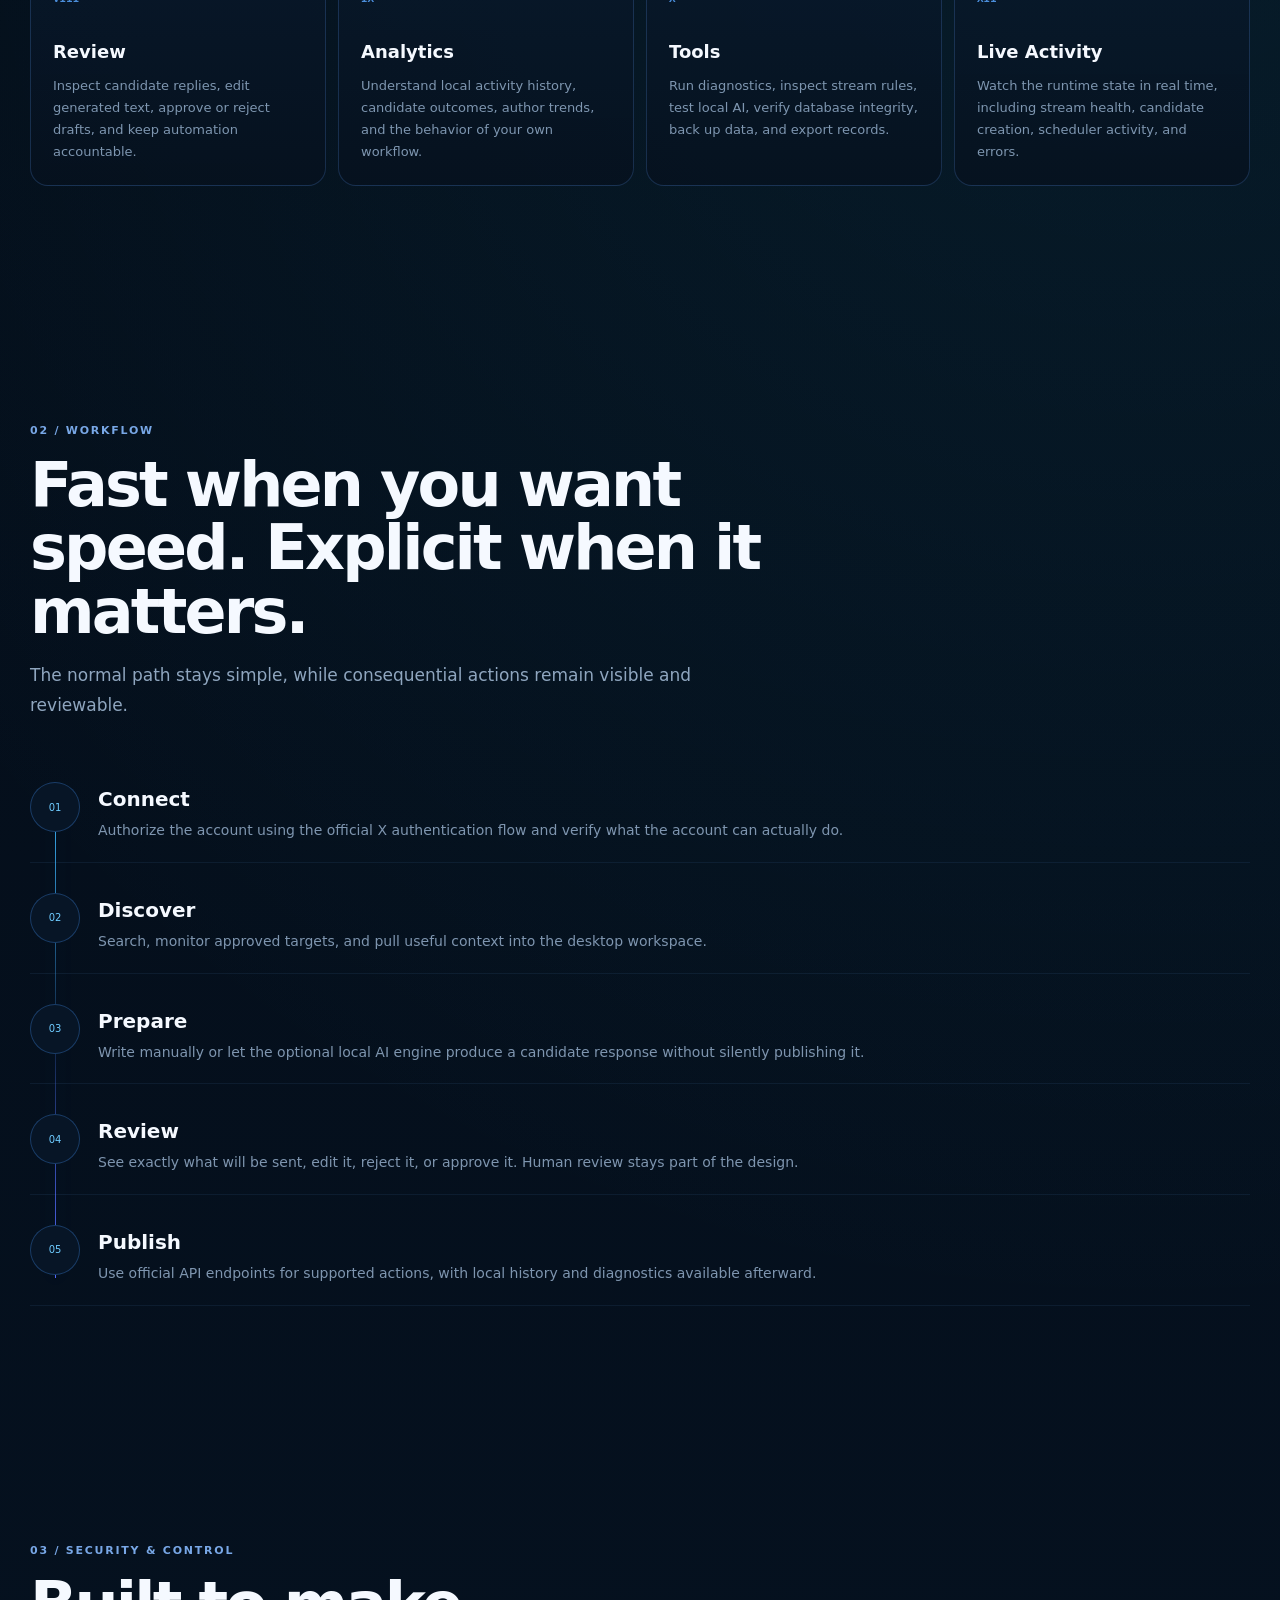
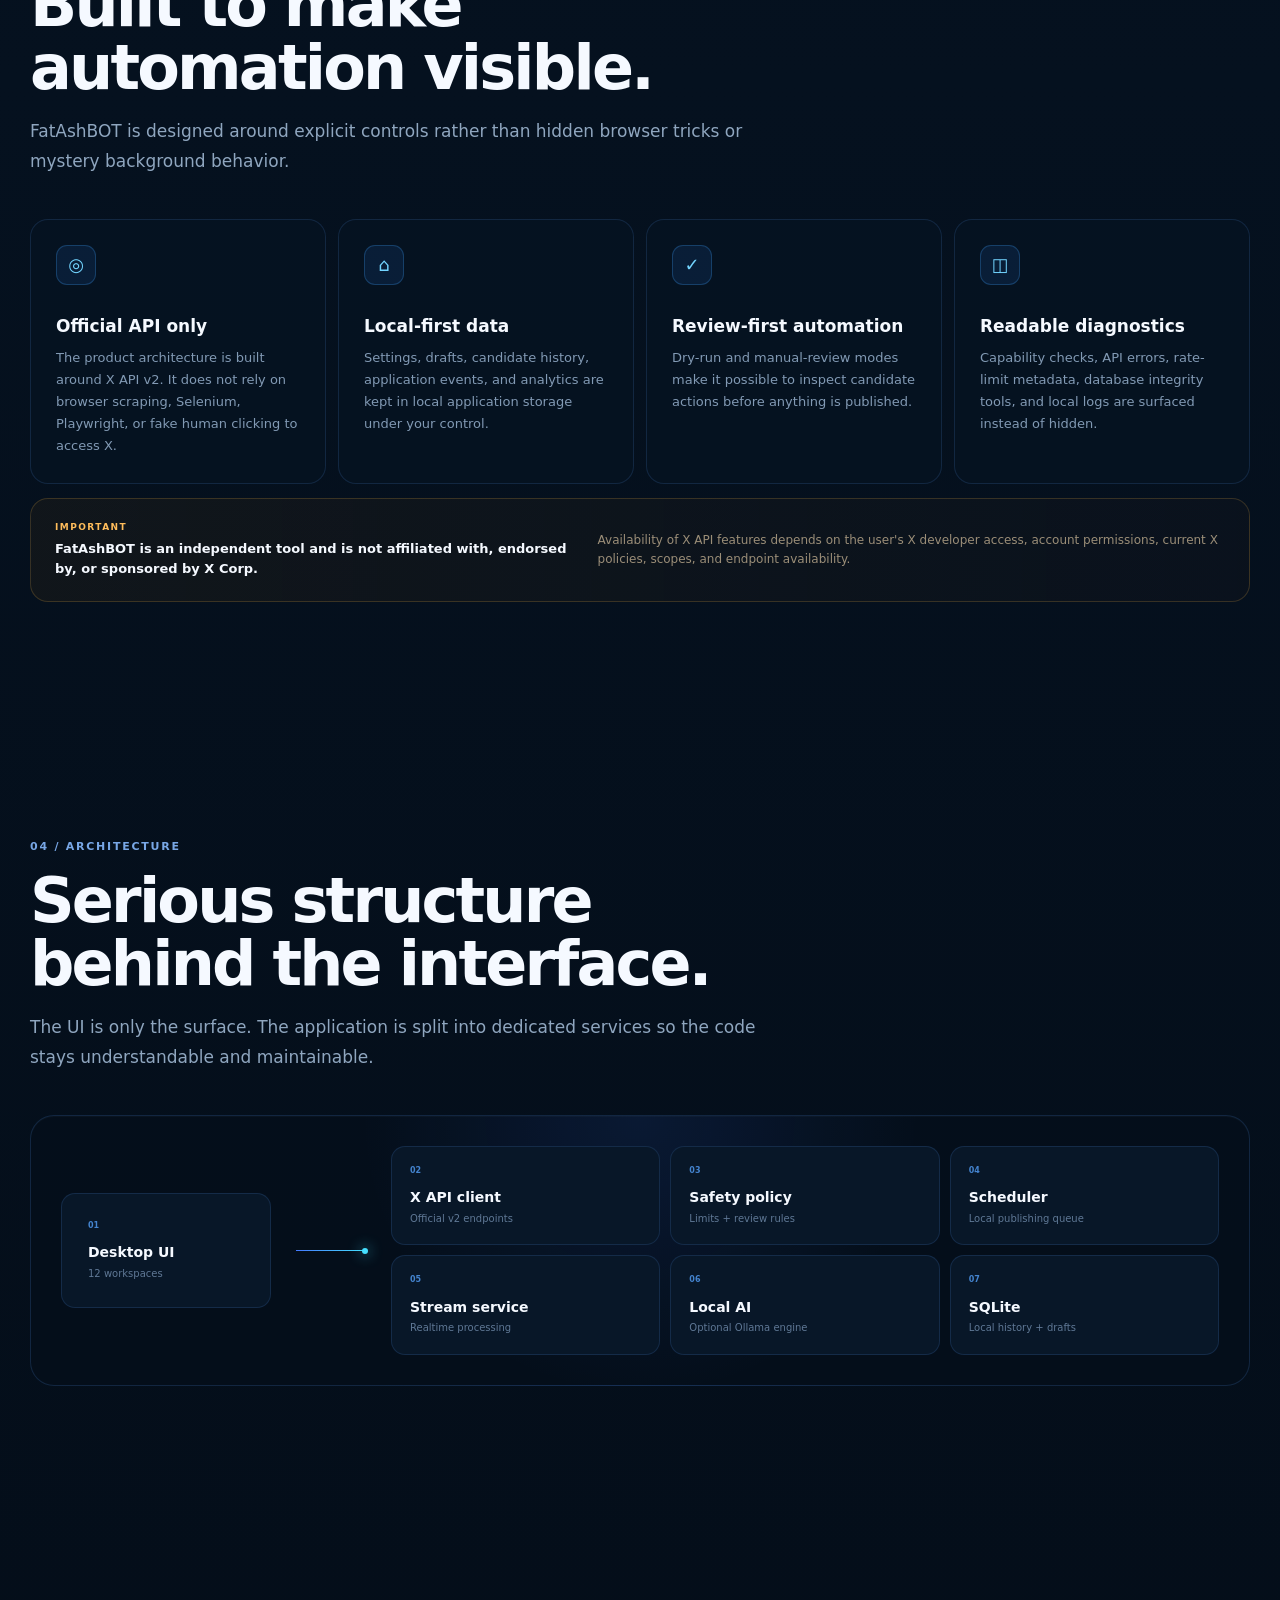
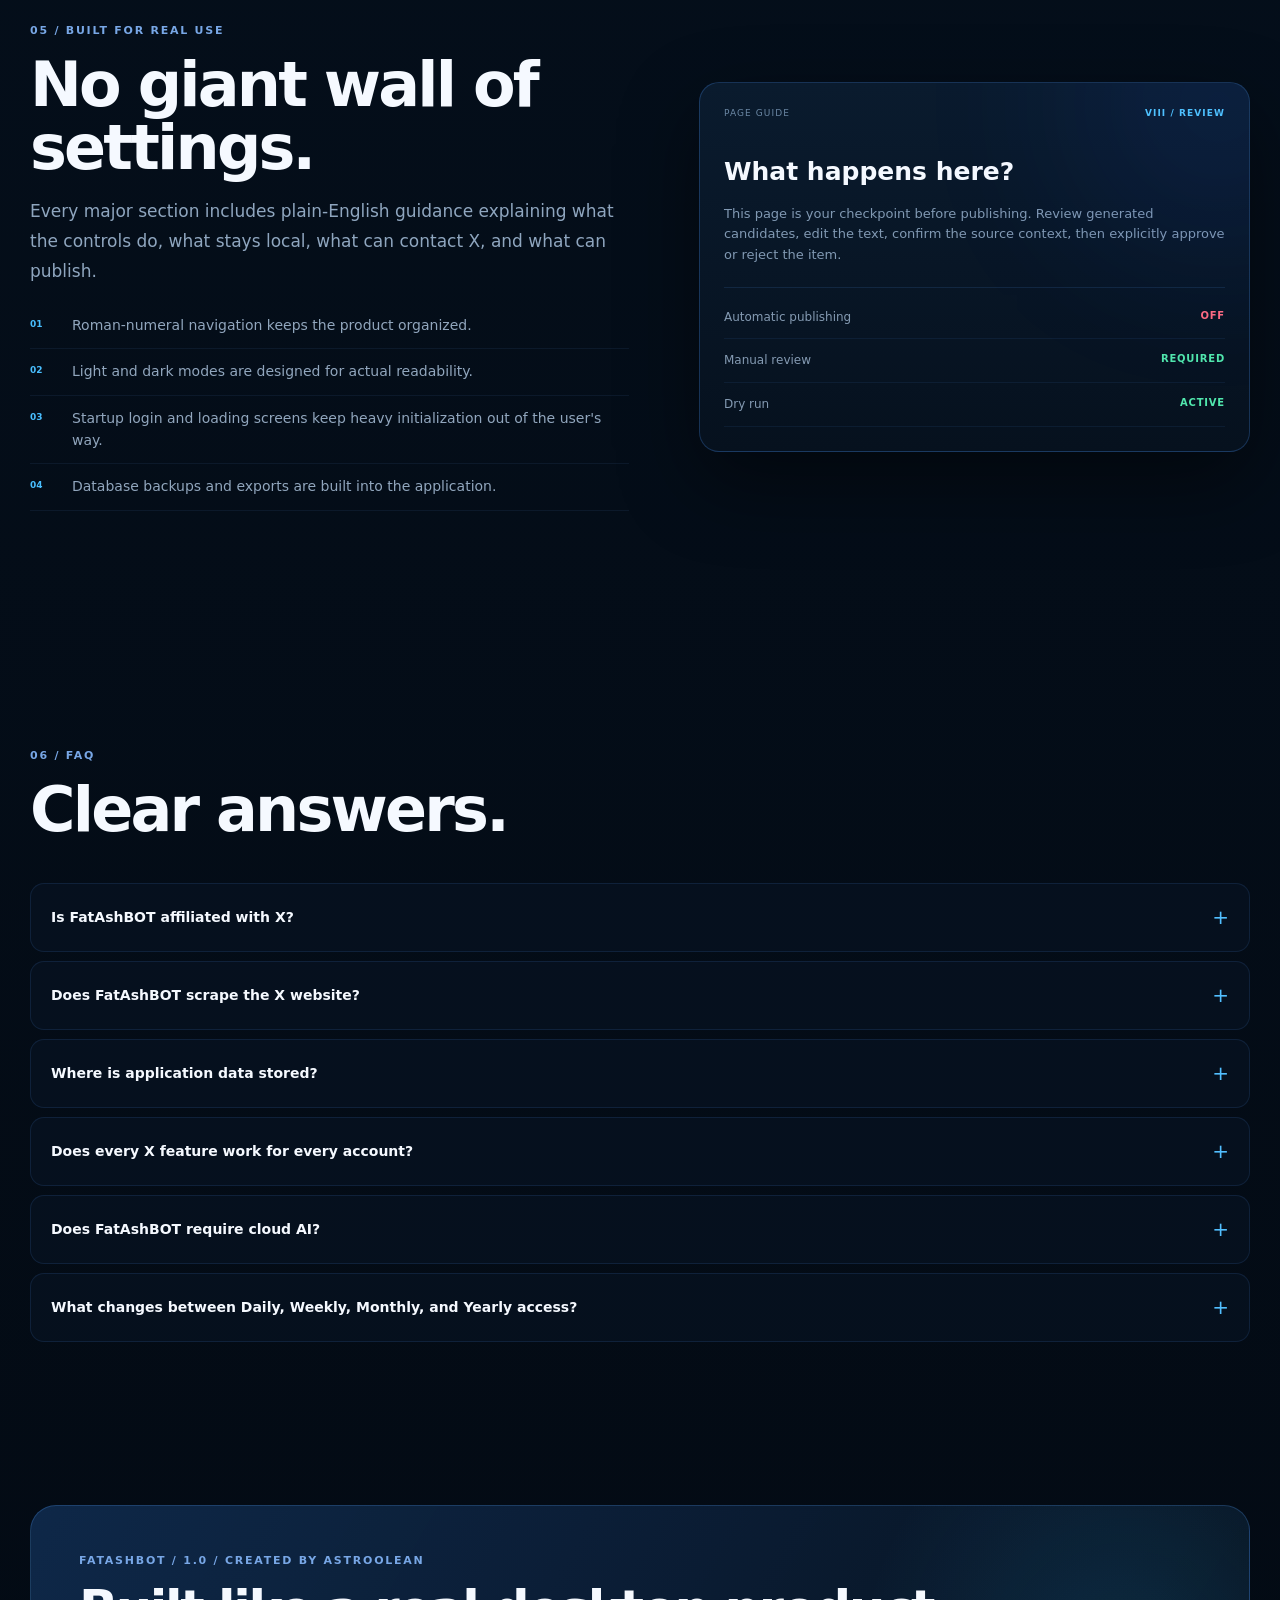
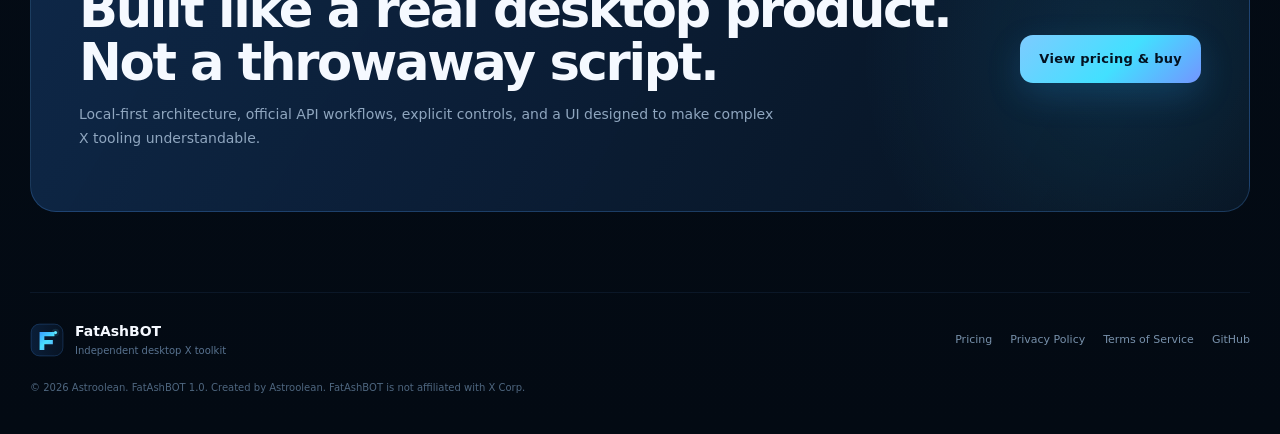
==== commit 9cb68631: "Add files via upload" ====
--- a/index.html
+++ b/index.html
@@ -39,10 +39,10 @@
       <a href="#workflow">Workflow</a>
       <a href="#security">Security</a>
       <a href="#architecture">Architecture</a>
-      <a href="website/pricing/">Pricing</a>
+      <a href="website/pricing.html">Pricing</a>
       <a href="#faq">FAQ</a>
     </nav>
-    <a class="header-cta" href="website/pricing/">BUY NOW</a>
+    <a class="header-cta" href="website/pricing.html">BUY NOW</a>
     <button class="menu-button" type="button" aria-label="Open navigation" aria-expanded="false">
       <span></span><span></span><span></span>
     </button>
@@ -55,7 +55,7 @@
         <h1>Your X workflow,<br><span>without the chaos.</span></h1>
         <p class="hero-lead">FatAshBOT is a premium Windows desktop toolkit for working with the official X API v2. It brings discovery, drafting, review, publishing, scheduling, analytics, diagnostics, and live activity into one focused interface.</p>
         <div class="hero-actions">
-          <a class="button button-primary" href="website/pricing/">BUY NOW</a>
+          <a class="button button-primary" href="website/pricing.html">BUY NOW</a>
           <a class="button button-secondary" href="#product">Explore the toolkit</a>
         </div>
         <div class="hero-trust" aria-label="Product principles">
@@ -85,7 +85,7 @@
           </div>
           <div class="signal-access">
             <div><small>FLEXIBLE ACCESS</small><strong>Daily · Weekly · Monthly · Yearly</strong></div>
-            <a href="website/pricing/">See pricing <span>→</span></a>
+            <a href="website/pricing.html">See pricing <span>→</span></a>
           </div>
         </div>
       </div>
@@ -231,7 +231,7 @@
         <h2>Built like a real desktop product.<br>Not a throwaway script.</h2>
         <p>Local-first architecture, official API workflows, explicit controls, and a UI designed to make complex X tooling understandable.</p>
       </div>
-      <a class="button button-primary" href="website/pricing/">View pricing &amp; buy</a>
+      <a class="button button-primary" href="website/pricing.html">View pricing &amp; buy</a>
     </section>
   </main>
 
@@ -241,9 +241,9 @@
       <div><strong>FatAshBOT</strong><small>Independent desktop X toolkit</small></div>
     </div>
     <div class="footer-links">
-      <a href="website/pricing/">Pricing</a>
-      <a href="website/privacy/">Privacy Policy</a>
-      <a href="website/terms/">Terms of Service</a>
+      <a href="website/pricing.html">Pricing</a>
+      <a href="website/privacy.html">Privacy Policy</a>
+      <a href="website/terms.html">Terms of Service</a>
       <a href="https://github.com/astroolean" target="_blank" rel="noreferrer">GitHub</a>
     </div>
     <p>© <span id="year"></span> Astroolean. FatAshBOT 1.0. Created by Astroolean. FatAshBOT is not affiliated with X Corp.</p>
